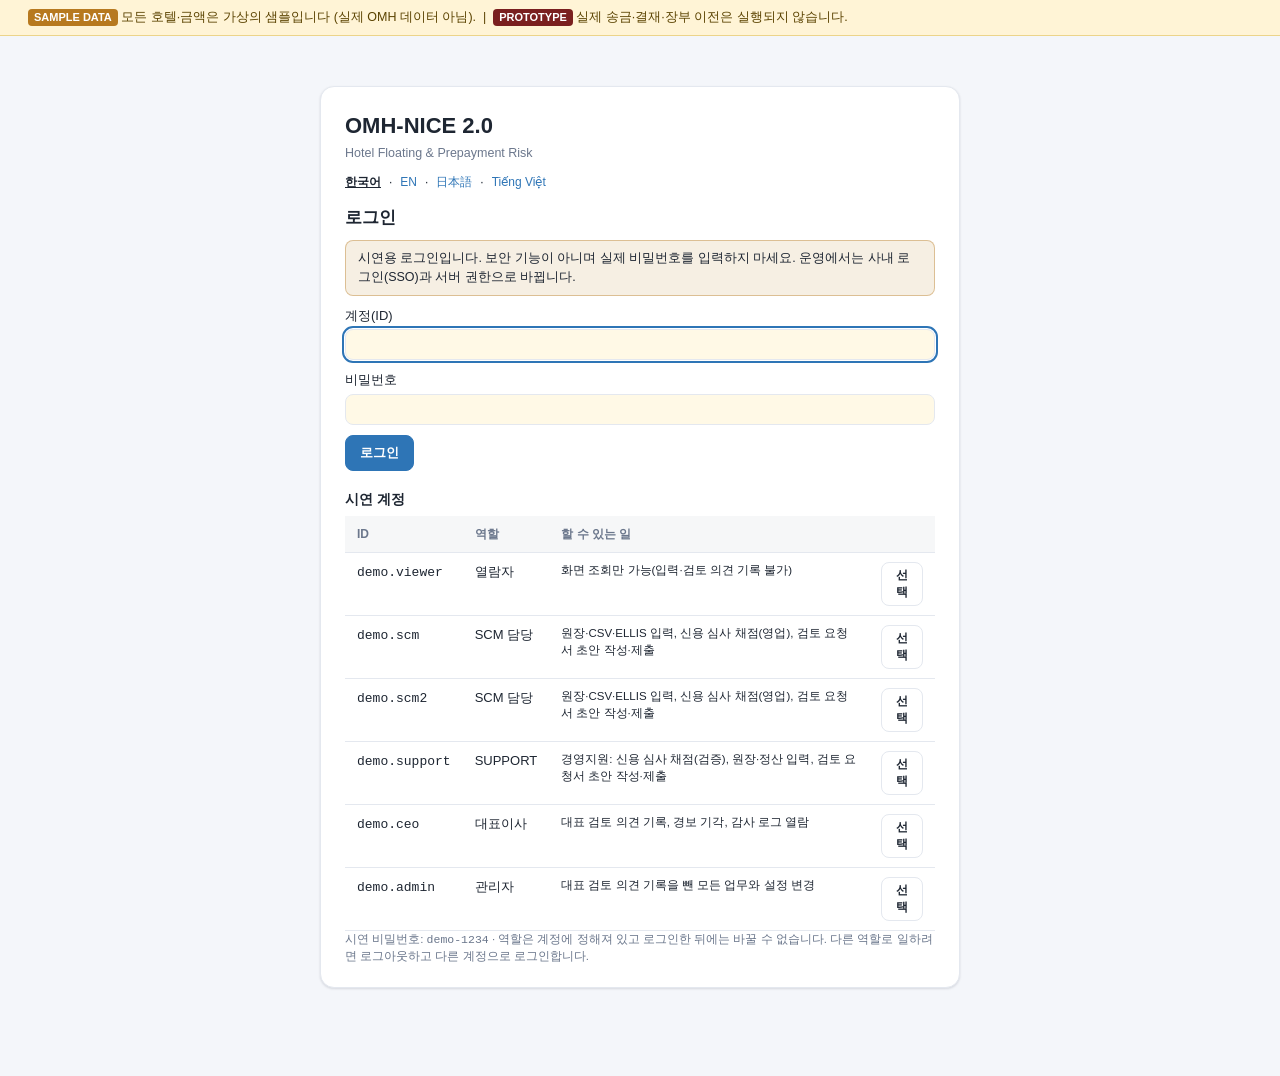
==== index.html @ 4ddee195 "Add regular management: six-step settlement, monthly close, reminders, two-month balance letter rule" ====
<!DOCTYPE html>
<html lang="ko">
<head>
<meta charset="UTF-8">
<meta name="viewport" content="width=device-width, initial-scale=1">
<meta http-equiv="Content-Security-Policy" content="default-src 'self'; script-src 'self'; style-src 'self' 'unsafe-inline'; img-src 'self' data:; connect-src 'none'; form-action 'none'; base-uri 'none'">
<title>OMH-NICE 2.0 · Hotel Floating Risk</title>
<link rel="stylesheet" href="css/app.css?v=20261117d">
</head>
<body>
<div class="app">
  <aside class="sidebar no-print">
    <div class="brand">
      <h1>OMH-NICE 2.0</h1>
      <p>Hotel Floating &amp; Prepayment Risk</p>
      <div class="langtog" role="group" aria-label="Language"><button type="button" id="lang-ko">한국어</button><span>·</span><button type="button" id="lang-en">EN</button><span>·</span><button type="button" id="lang-ja" lang="ja">日本語</button><span>·</span><button type="button" id="lang-vi" lang="vi">Tiếng Việt</button></div>
    </div>
    <nav class="nav" id="nav" aria-label="Main"></nav>
    <div class="partner-link"><a href="legacy/index.html" id="partner-a">◂ 파트너 평가 (기존 OMH-NICE, A–E)</a></div>
    <div class="foot"><span id="foot"></span></div>
  </aside>
  <main class="main">
    <div id="banner" class="banner no-print" role="status"></div>
    <div class="topbar no-print">
      <div><h2 id="page-title"></h2><div class="sub" id="page-sub"></div></div>
      <div class="topright"><span class="asof" id="asof"></span>
        <span class="userbox"><span id="user-name"></span> <span class="chip" id="user-role"></span> <code id="user-id" class="small"></code> <button type="button" class="btn sm" id="logout-btn"></button></span></div>
    </div>
    <div class="content" id="content"></div>
  </main>
</div>
<div id="toast" class="toast" role="status" aria-live="polite"></div>
<script src="js/core/dates.js?v=20261117d"></script>
<script src="js/core/money.js?v=20261117d"></script>
<script src="js/core/config.js?v=20261117d"></script>
<script src="js/core/rbac.js?v=20261117d"></script>
<script src="js/core/auth.js?v=20261117d"></script>
<script src="js/engine/weighted.js?v=20261117d"></script>
<script src="js/engine/rating.js?v=20261117d"></script>
<script src="js/engine/ledger.js?v=20261117d"></script>
<script src="js/engine/forecast.js?v=20261117d"></script>
<script src="js/engine/limit.js?v=20261117d"></script>
<script src="js/engine/alerts.js?v=20261117d"></script>
<script src="js/engine/csv.js?v=20261117d"></script>
<script src="js/engine/tracker.js?v=20261117d"></script>
<script src="js/engine/outlook.js?v=20261117d"></script>
<script src="js/engine/review.js?v=20261117d"></script>
<script src="js/engine/signals.js?v=20261117d"></script>
<script src="js/engine/routine.js?v=20261117d"></script>
<script src="js/adapters/adapters.js?v=20261117d"></script>
<script src="js/adapters/ellis.js?v=20261117d"></script>
<script src="js/engine/model.js?v=20261117d"></script>
<script src="js/data/seed.js?v=20261117d"></script>
<script src="js/data/ellis_sample.js?v=20261117d"></script>
<script src="js/data/tracker_sample.js?v=20261117d"></script>
<script src="js/store.js?v=20261117d"></script>
<script src="js/i18n/ja.js?v=20261117d"></script>
<script src="js/i18n/vi.js?v=20261117d"></script>
<script src="js/ui/common.js?v=20261117d"></script>
<script src="js/ui/views_a.js?v=20261117d"></script>
<script src="js/ui/views_b.js?v=20261117d"></script>
<script src="js/ui/views_c.js?v=20261117d"></script>
<script src="js/ui/views_d.js?v=20261117d"></script>
<script src="js/ui/views_auth.js?v=20261117d"></script>
<script src="js/app.js?v=20261117d"></script>
</body>
</html>
---- css/app.css ----
/* OMH-NICE 2.0 — visual identity inherited from OMH-NICE (navy sidebar, #f4f6fa canvas, rounded white cards). */
:root{
  --primary:#1F4E78; --primary-2:#2E75B6; --bg:#f4f6fa; --card:#ffffff; --line:#e4e8ef; --text:#1e2632; --muted:#6b778c; --input:#fff9e6;
  --gA:#1e9e57; --gB:#3aa6a0; --gC:#e0a400; --gD:#d63b3b; --gNR:#6b778c;
  --bad:#c0392b; --ok:#1e9e57; --warn:#b7791f; --shadow:0 1px 3px rgba(20,30,50,.08),0 1px 2px rgba(20,30,50,.06); --radius:12px;
}
@media (prefers-color-scheme: dark){ :root{ --bg:#10161f; --card:#18212d; --line:#2a3646; --text:#e6ebf2; --muted:#9aa8bb; --input:#2a2616; } }
*{box-sizing:border-box}
html,body{margin:0;padding:0}
body{font-family:"Malgun Gothic","맑은 고딕","Yu Gothic UI","Meiryo","Segoe UI",-apple-system,Roboto,sans-serif;background:var(--bg);color:var(--text);font-size:14px;line-height:1.5}
/* per-language fonts: Vietnamese needs a Latin font with full diacritic support; Japanese prefers a Japanese UI font */
html[lang="vi"] body,html[lang="vi"] select,html[lang="vi"] input,html[lang="vi"] textarea,html[lang="vi"] button{font-family:"Segoe UI","Helvetica Neue",Arial,"Noto Sans",sans-serif}
html[lang="ja"] body,html[lang="ja"] select,html[lang="ja"] input,html[lang="ja"] textarea,html[lang="ja"] button{font-family:"Yu Gothic UI","Meiryo UI","Hiragino Sans","Noto Sans JP",sans-serif}
a{color:var(--primary-2);text-decoration:none} a:hover{text-decoration:underline}
button{font-family:inherit;cursor:pointer}
button:disabled,input:disabled,select:disabled,textarea:disabled{opacity:.55;cursor:not-allowed}
.app{display:flex;min-height:100vh}
.sidebar{width:236px;background:var(--primary);color:#dbe6f2;flex-shrink:0;display:flex;flex-direction:column;position:sticky;top:0;height:100vh}
.brand{padding:20px 18px 14px;border-bottom:1px solid rgba(255,255,255,.12)}
.brand h1{font-size:17px;margin:0;color:#fff} .brand p{font-size:11px;margin:4px 0 0;color:#9fb8d4}
.langtog{margin-top:9px;font-size:12px;display:flex;gap:8px;align-items:center}
.langtog button{background:none;border:0;padding:0;color:#9fb8d4;font:inherit} .langtog button.on{color:#fff;font-weight:700;text-decoration:underline}
.langtog{flex-wrap:wrap}
.nav{padding:12px 8px;flex:1;overflow-y:auto}
.nav a{display:flex;align-items:center;gap:10px;padding:10px 14px;border-radius:9px;color:#c3d4e8;font-weight:500;margin:2px 0;font-size:13.5px;text-decoration:none}
.nav a:hover{background:rgba(255,255,255,.08);color:#fff} .nav a.active{background:var(--primary-2);color:#fff} .nav .ico{width:18px;text-align:center}
.partner-link{padding:10px 16px;font-size:11.5px;border-top:1px solid rgba(255,255,255,.12)} .partner-link a{color:#9fd0ff}
.sidebar .foot{padding:12px 16px;font-size:10.5px;color:#7f9cbd;border-top:1px solid rgba(255,255,255,.12)}
.main{flex:1;min-width:0;display:flex;flex-direction:column}
.banner{background:#fff4d6;color:#5b4300;border-bottom:1px solid #ecd48a;padding:8px 28px;font-size:12.5px}
@media (prefers-color-scheme: dark){ .banner{background:#3a3112;color:#f3dd9a;border-color:#6a5a1f} }
.b-sample,.b-proto{display:inline-block;background:#b7791f;color:#fff;border-radius:4px;padding:0 6px;font-weight:700;font-size:11px}
.b-proto{background:#7a1f1f}
.topbar{background:var(--card);border-bottom:1px solid var(--line);padding:14px 28px;display:flex;align-items:center;justify-content:space-between;position:sticky;top:0;z-index:5;gap:12px;flex-wrap:wrap}
.topbar h2{margin:0;font-size:18px} .topbar .sub{color:var(--muted);font-size:12.5px;margin-top:2px}
.topright{display:flex;align-items:center;gap:14px} .asof{font-weight:700;color:var(--primary)}
.rolesel select{margin-left:4px}
.content{padding:22px 32px 60px;max-width:1760px;width:100%}
select,input,textarea{border:1px solid var(--line);border-radius:8px;padding:7px 9px;font-size:13px;font-family:inherit;background:var(--input);color:var(--text)}
textarea{width:100%;resize:vertical} input[type=search]{background:var(--card)}
select{background:var(--card)}
input:focus,select:focus,textarea:focus,button:focus-visible,a:focus-visible{outline:2px solid var(--primary-2);outline-offset:1px}
.btn{border:1px solid var(--line);background:var(--card);color:var(--text);padding:8px 14px;border-radius:8px;font-size:13px;font-weight:600;display:inline-block;text-decoration:none}
.btn:hover{filter:brightness(.97);text-decoration:none} .btn.primary{background:var(--primary-2);border-color:var(--primary-2);color:#fff}
.btn.sm{padding:4px 10px;font-size:12px} .btn.danger{color:var(--bad);border-color:#f2c9c9}
.toolbar{display:flex;gap:10px;align-items:center;flex-wrap:wrap;margin:0 0 14px} .toolbar label{display:flex;gap:6px;align-items:center;font-size:12.5px;color:var(--muted)}
.spacer{flex:1}
.panel{background:var(--card);border:1px solid var(--line);border-radius:var(--radius);box-shadow:var(--shadow);margin-bottom:18px;overflow:hidden}
.panel h3{margin:0;padding:12px 16px;font-size:14px;border-bottom:1px solid var(--line);background:rgba(127,140,160,.07)}
.panel .body{padding:16px}
.card{background:var(--card);border:1px solid var(--line);border-radius:var(--radius);padding:14px 16px;box-shadow:var(--shadow)}
.kpi-grid{display:grid;grid-template-columns:repeat(auto-fit,minmax(210px,1fr));gap:14px;margin-bottom:18px}
.kpi .k{font-size:12px;color:var(--muted)} .kpi .v{font-size:26px;font-weight:700;margin-top:4px} .kpi .v.mlist{font-size:15px;display:flex;flex-wrap:wrap;gap:4px} .kpi.wide{grid-column:span 2}
.kpi.link{display:block;color:inherit;text-decoration:none;cursor:pointer;transition:border-color .12s,box-shadow .12s}.kpi.link:hover{border-color:var(--primary-2);box-shadow:0 2px 10px rgba(31,78,120,.15);text-decoration:none}.kpi.link:focus-visible{outline:2px solid var(--primary-2);outline-offset:2px}
.kpi .go{margin-top:10px;font-size:12px;color:var(--primary-2);font-weight:600}.dash-cap{margin:0 0 12px;font-size:13px}.ccards{display:grid;grid-template-columns:repeat(auto-fit,minmax(300px,1fr));gap:14px;margin-bottom:12px}.ccard{padding:0;overflow:hidden}.ccard .ch{display:flex;justify-content:space-between;align-items:baseline;gap:8px;padding:12px 14px;border-bottom:1px solid var(--line);font-size:16px}.crow{display:grid;grid-template-columns:104px 1fr;gap:10px;padding:10px 14px;border-bottom:1px solid var(--line);color:inherit;text-decoration:none}.crow:last-child{border-bottom:0}.crow:hover{background:rgba(46,117,182,.08);text-decoration:none}.crow:focus-visible{outline:2px solid var(--primary-2);outline-offset:-2px}.crow-k{font-size:12px;color:var(--muted);padding-top:2px}.crow-v .cnum{font-size:20px}.crow-v .gbar{margin-bottom:0;height:26px}.dash-note{margin-top:4px}.rg-chk{display:flex;gap:6px;align-items:center;margin-top:6px}.rg-chk input{width:auto}.rg-grid{display:grid;grid-template-columns:repeat(auto-fit,minmax(200px,1fr));gap:10px;margin:12px 0}.rg-f{display:flex;flex-direction:column;gap:4px}.rg-f input,.rg-f select{width:100%}.dash-sec{margin:18px 0 6px;font-size:15px}.ecards{display:grid;grid-template-columns:repeat(auto-fit,minmax(300px,1fr));gap:14px;margin:8px 0 12px}.ecard{padding:0;overflow:hidden}.ecard .ch{display:flex;justify-content:space-between;align-items:baseline;gap:8px;padding:12px 14px;border-bottom:1px solid var(--line);font-size:16px}.ecard .crow:last-child{border-bottom:0}.crow-v .grp{margin-top:4px;font-size:12px}.crow-v .grp .mchip{font-size:12px}.dash-cards .v{font-size:30px}.dash-cards .v.mlist{font-size:16px}
.grid2{display:grid;grid-template-columns:repeat(auto-fit,minmax(360px,1fr));gap:18px} .grid3{display:grid;grid-template-columns:repeat(auto-fit,minmax(190px,1fr));gap:14px;margin-bottom:12px}
.k{font-size:11.5px;color:var(--muted)} .v2{font-size:20px;font-weight:700} .small{font-size:11.5px} .muted{color:var(--muted)} .bad{color:var(--bad);font-weight:700} .ok{color:var(--ok);font-weight:700}
.mchip{display:inline-block;background:rgba(46,117,182,.12);border-radius:6px;padding:1px 8px;font-variant-numeric:tabular-nums;font-weight:600}
.kv{display:flex;justify-content:space-between;gap:12px;padding:4px 0;border-bottom:1px dashed var(--line)} .kvgrid{display:grid;grid-template-columns:repeat(auto-fit,minmax(280px,1fr));column-gap:24px}
.table-wrap{width:100%;overflow-x:auto}
table{width:100%;border-collapse:collapse;font-size:13px}
th,td{text-align:left;padding:9px 12px;border-bottom:1px solid var(--line);vertical-align:top}
th{background:rgba(127,140,160,.07);color:var(--muted);font-weight:600;font-size:12px;white-space:nowrap} th.sortable{cursor:pointer;user-select:none}
td.num,th.num{text-align:right;font-variant-numeric:tabular-nums} td.ctr,th.ctr{text-align:center}
tbody tr:hover{background:rgba(46,117,182,.06)} tr.unk td{background:rgba(224,164,0,.08)}
td.empty,.empty-state{text-align:center;color:var(--muted);padding:34px 12px} .empty-state .big{font-size:34px}
.tbl-tools{display:flex;gap:10px;align-items:center;margin-bottom:8px}
.badge{display:inline-flex;align-items:center;justify-content:center;min-width:28px;padding:2px 9px;border-radius:999px;font-weight:700;font-size:12px;color:#fff}
.g-A{background:var(--gA)} .g-B{background:var(--gB)} .g-C{background:var(--gC)} .g-D{background:var(--gD)} .g-NR{background:var(--gNR)}
.biggrade{width:68px;height:68px;border-radius:16px;color:#fff;font-size:30px;font-weight:800;display:flex;align-items:center;justify-content:center}
.prof-head .body{display:flex;justify-content:space-between;align-items:center;gap:20px;flex-wrap:wrap} .ph-right{display:flex;gap:16px;align-items:center} .prof-head h2{margin:0}
.sev{display:inline-block;border-radius:6px;padding:1px 8px;font-size:11.5px;font-weight:700;color:#fff} .sev-CRITICAL{background:#8e1b1b} .sev-HIGH{background:#d9602b} .sev-MEDIUM{background:#b7791f}
.chip{display:inline-block;background:rgba(127,140,160,.18);border-radius:6px;padding:1px 8px;font-size:11.5px;font-weight:600} .chip.ok{background:rgba(30,158,87,.16);color:var(--ok)} .chip.warn{background:rgba(183,121,31,.18);color:var(--warn)} .chip.bad{background:rgba(214,59,59,.16);color:var(--bad)}
.sample-tag{display:inline-block;background:#b7791f;color:#fff;border-radius:4px;padding:0 5px;font-size:9.5px;font-weight:700;vertical-align:middle}
.note{border-radius:8px;padding:8px 12px;margin:10px 0;font-size:12.5px;border:1px solid var(--line)} .note.warn{background:rgba(183,121,31,.12);border-color:rgba(183,121,31,.4)} .note.bad{background:rgba(214,59,59,.1);border-color:rgba(214,59,59,.4)}
.gbar{display:flex;height:34px;border-radius:8px;overflow:hidden;margin-bottom:8px} .gseg{display:flex;align-items:center;justify-content:center;color:#fff;font-weight:700;font-size:12px}
.mbars{display:flex;gap:12px;margin:10px 0;flex-wrap:wrap} .mbar{border:1px solid var(--line);border-radius:8px;padding:6px 12px;min-width:150px} .mb-m{font-size:11px;color:var(--muted)} .mb-v{font-weight:700}
.eq{display:flex;gap:10px;align-items:center;flex-wrap:wrap;font-variant-numeric:tabular-nums} .eq span{display:flex;flex-direction:column;border:1px solid var(--line);border-radius:8px;padding:6px 12px} .eq span small{color:var(--muted);font-size:10.5px} .eq .res{background:rgba(46,117,182,.12);font-weight:700}
.flagrow,.alertrow,.logrow{padding:5px 0;border-bottom:1px dashed var(--line)}
.form-inline{display:flex;gap:10px;flex-wrap:wrap;align-items:center}
.ceo .body p{margin:6px 0}
.report{background:#fff;color:#1e2632;border:1px solid var(--line);border-radius:10px;padding:30px 34px;max-width:880px;margin:0 auto 20px;box-shadow:var(--shadow);position:relative}
.report h2{margin:0 0 4px;font-size:20px} .report .rmeta{color:#6b778c;font-size:12px;margin-bottom:14px} .report th{width:200px;background:#f4f7fb;color:#1e2632} .report td,.report th{border:1px solid #e4e8ef}
.mockstamp{position:absolute;top:18px;right:22px;border:2px solid #b7791f;color:#b7791f;font-weight:800;padding:2px 10px;border-radius:6px;transform:rotate(4deg);font-size:12px}
.report .sign{margin-top:16px;font-size:13px}
.toast{position:fixed;right:20px;bottom:20px;background:#1e2632;color:#fff;padding:10px 16px;border-radius:8px;opacity:0;pointer-events:none;transition:opacity .2s;max-width:480px;z-index:50} .toast.show{opacity:1} .toast.bad{background:#8e1b1b}
@media (max-width:1100px){
  .app{flex-direction:column} .sidebar{width:100%;height:auto;position:static}
  .nav{display:flex;flex-wrap:wrap;gap:4px;padding:8px} .nav a{margin:0;padding:8px 12px} .sidebar .foot,.partner-link{display:none}
  .toolbar label{flex-wrap:wrap;white-space:nowrap} .toolbar select,.toolbar input{max-width:100%;min-width:0}
  .content{padding:16px} .kpi.wide{grid-column:span 1} .topbar{padding:12px 16px} .banner{padding:8px 16px}
}
@media print{
  .sidebar,.topbar,.banner,.no-print,.toast{display:none !important}
  .content{padding:0} body{background:#fff} .report{border:none;box-shadow:none;max-width:100%}
}

/* login / landing */
.auth-mode .sidebar,.auth-mode .topbar{display:none}
.auth-mode .app{display:block}
.login-wrap{display:flex;justify-content:center;padding:28px 16px}
.login-card{width:100%;max-width:640px;background:var(--card);border:1px solid var(--line);border-radius:14px;padding:22px 24px;box-shadow:var(--shadow)}
.login-brand h1{margin:0;font-size:22px;color:var(--text)} .login-brand p{margin:2px 0 10px;color:var(--muted);font-size:12.5px}
.login-lang{margin:0 0 6px} .login-lang button{color:var(--primary-2);cursor:pointer} .login-lang button.on{color:var(--text);font-weight:700;text-decoration:underline}
.login-card h2{font-size:17px;margin:14px 0 4px} .login-card h3{font-size:14px;margin:18px 0 6px}
.login-field{display:flex;flex-direction:column;gap:4px;margin:10px 0;font-size:13px} .login-field input{width:100%;box-sizing:border-box}
.userbox{display:flex;align-items:center;gap:8px;flex-wrap:wrap}
.permtbl td.yes{color:var(--ok);font-weight:700;text-align:center} .permtbl td.no{color:var(--muted);text-align:center} .permtbl th.me,.permtbl td.me{background:rgba(46,117,182,.1)}
.rv-card{border:1px solid var(--line);border-radius:8px;padding:10px 12px} .rv-card .v2{font-size:18px;margin:2px 0}
.rv-table td,.rv-table th{vertical-align:top} .rv-table tr.area td{background:rgba(127,140,160,.12)} .rv-table select{min-width:84px}
.flagpicks{display:grid;grid-template-columns:repeat(auto-fit,minmax(280px,1fr));gap:6px 14px;margin:8px 0} .flagpick{font-size:12.5px;display:flex;gap:6px;align-items:flex-start}
.rt-table td,.rt-table th{vertical-align:top} .rt-in{white-space:normal} .rt-in input,.rt-in select{margin:2px 4px 2px 0}
.rt-table .chip{white-space:nowrap}
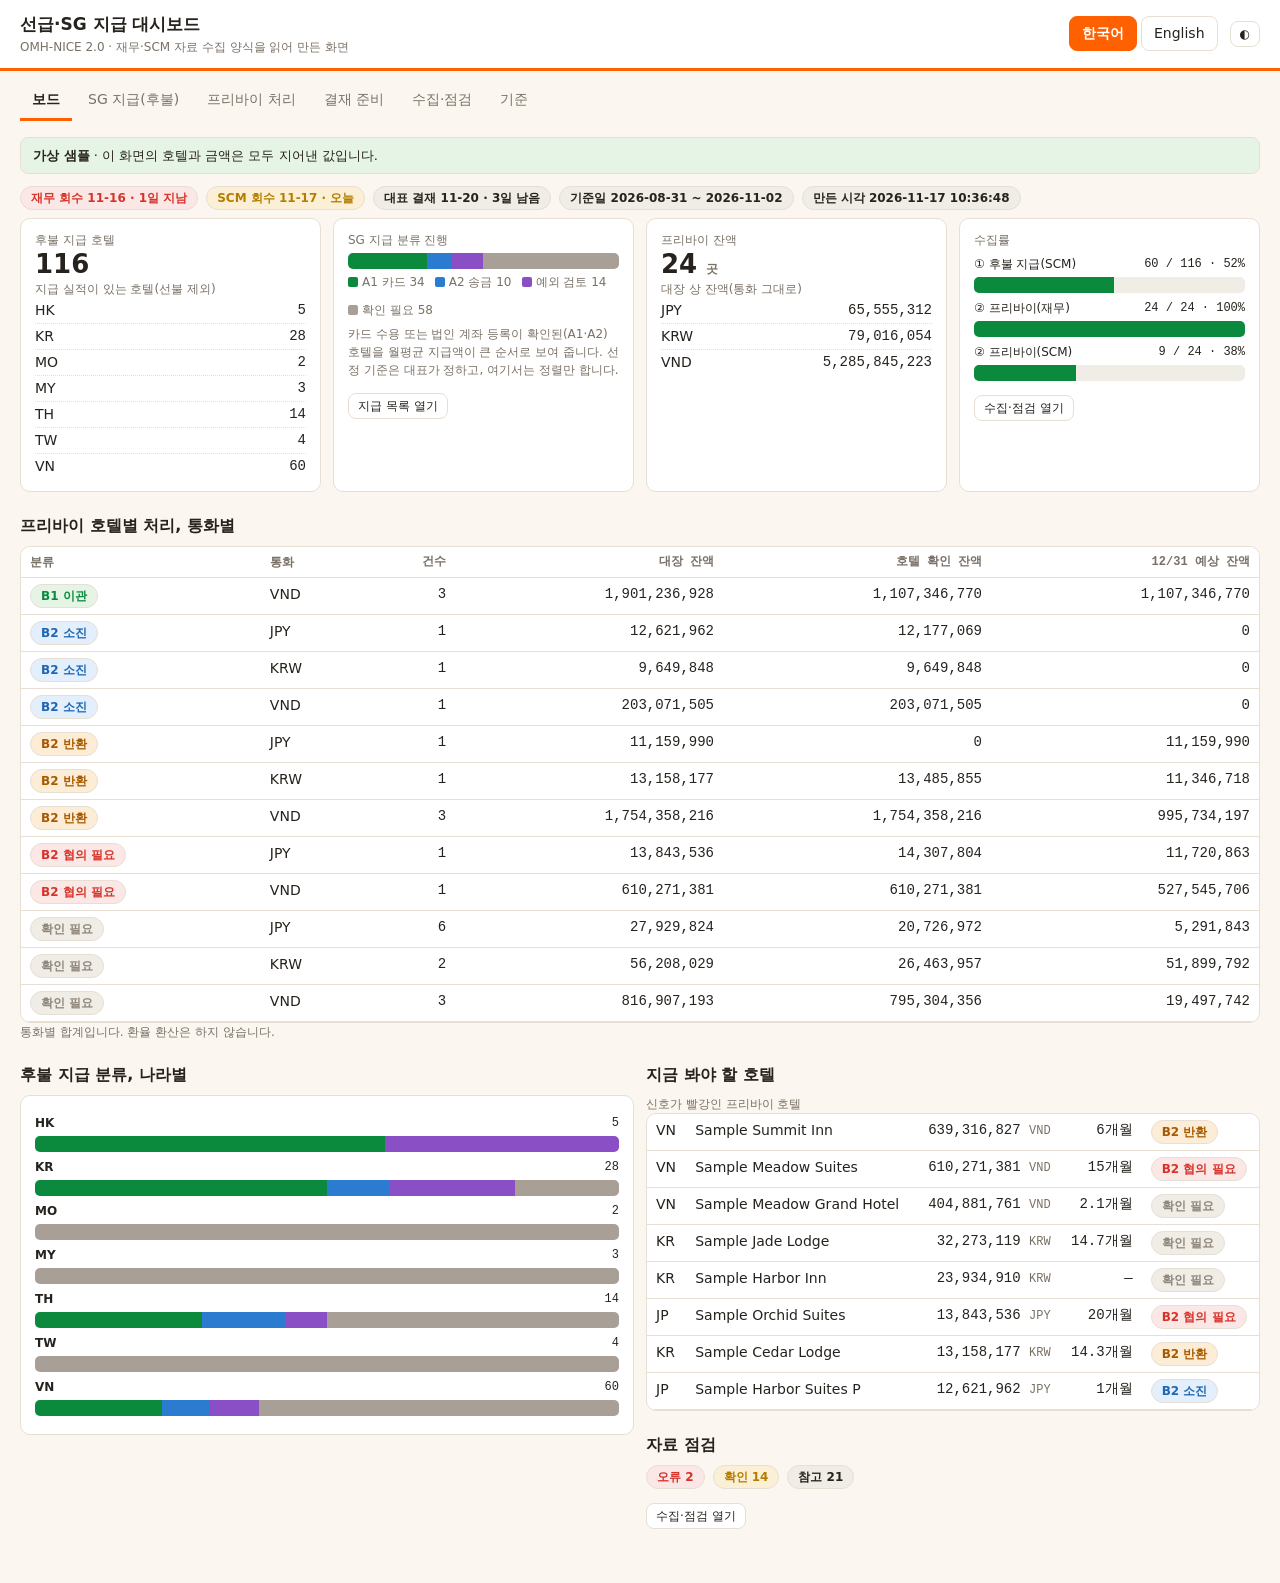
==== commit cd73c3e5: "Rebuild as a dashboard generated from the finance and SCM Excel form - New approach: an Excel form (" ====
--- a/index.html
+++ b/index.html
@@ -1,67 +1,652 @@
-<!DOCTYPE html>
+<!doctype html>
 <html lang="ko">
 <head>
-<meta charset="UTF-8">
-<meta name="viewport" content="width=device-width, initial-scale=1">
-<meta http-equiv="Content-Security-Policy" content="default-src 'self'; script-src 'self'; style-src 'self' 'unsafe-inline'; img-src 'self' data:; connect-src 'none'; form-action 'none'; base-uri 'none'">
-<title>OMH-NICE 2.0 · Hotel Floating Risk</title>
-<link rel="stylesheet" href="css/app.css?v=20261117d">
+<meta charset="utf-8">
+<meta name="viewport" content="width=device-width,initial-scale=1">
+<meta http-equiv="Content-Security-Policy" content="default-src 'none'; style-src 'unsafe-inline'; script-src 'unsafe-inline'; img-src data:">
+<title>OMH-NICE 2.0 선급·SG 지급 대시보드</title>
+<style>:root{--bg:#fbf7f0;--surface:#fff;--ink:#26221d;--muted:#7a7166;--line:#e7dfd3;--accent:#FF6000;--green:#009538;
+  --ok:#0b8a3e;--warn:#b57d00;--bad:#d6342a;--na:#8f877c;--ok-bg:#e5f4e4;--warn-bg:#fbf0d6;--bad-bg:#fbe7e5;--na-bg:#f0ece6;
+  --a1:#0b8a3e;--a2:#2b7bd1;--exc:#8a4fc4;--tbd:#a8a097;--b1:#0b8a3e;--b2u:#2b7bd1;--b2r:#d97a00;--b2t:#d6342a;
+  --font:-apple-system,"Apple SD Gothic Neo","Malgun Gothic","Noto Sans KR",system-ui,sans-serif;--mono:ui-monospace,Menlo,Consolas,monospace;color-scheme:light}
+@media (prefers-color-scheme:dark){:root:not([data-theme="light"]){--bg:#1b1916;--surface:#24211d;--ink:#f1ebe2;--muted:#a99f92;--line:#3a352e;--ok:#3fbf6c;--warn:#f0b72f;--bad:#ff6b5f;--na:#7d766c;--ok-bg:#1f3325;--warn-bg:#3a3020;--bad-bg:#3d2422;--na-bg:#2e2a25;color-scheme:dark}}
+:root[data-theme="dark"]{--bg:#1b1916;--surface:#24211d;--ink:#f1ebe2;--muted:#a99f92;--line:#3a352e;--ok:#3fbf6c;--warn:#f0b72f;--bad:#ff6b5f;--na:#7d766c;--ok-bg:#1f3325;--warn-bg:#3a3020;--bad-bg:#3d2422;--na-bg:#2e2a25;color-scheme:dark}
+*{box-sizing:border-box}html,body{margin:0}body{background:var(--bg);color:var(--ink);font-family:var(--font);font-size:14px;line-height:1.5}
+.num{font-family:var(--mono);font-variant-numeric:tabular-nums;text-align:right;white-space:nowrap}
+header{display:flex;align-items:center;gap:12px;padding:12px 20px;border-bottom:3px solid var(--accent);background:var(--surface);position:sticky;top:0;z-index:5;flex-wrap:wrap}
+header h1{font-size:17px;margin:0;font-weight:700}header .sub{color:var(--muted);font-size:12px}.spacer{flex:1}
+button,select,input{font:inherit;color:var(--ink)}button{cursor:pointer;border:1px solid var(--line);background:var(--surface);border-radius:8px;padding:6px 12px}button:hover{border-color:var(--accent)}
+button:focus-visible,input:focus-visible,select:focus-visible,a:focus-visible{outline:2px solid var(--accent);outline-offset:2px}
+button.primary{background:var(--accent);border-color:var(--accent);color:#fff;font-weight:700}button.sm{padding:3px 9px;font-size:12px}
+.seg{display:flex;gap:4px}.seg button[aria-pressed="true"]{background:var(--accent);color:#fff;border-color:var(--accent);font-weight:700}
+nav.tabs{display:flex;gap:4px;padding:10px 20px 0;flex-wrap:wrap;background:var(--bg);position:sticky;top:57px;z-index:4}
+nav.tabs button{border:0;border-bottom:3px solid transparent;border-radius:0;background:transparent;padding:8px 12px;color:var(--muted);font-weight:500}
+nav.tabs button[aria-selected="true"]{color:var(--ink);border-bottom-color:var(--accent);font-weight:700}
+main{padding:16px 20px 40px;max-width:1500px;margin:0 auto}
+h2{font-size:16px;margin:22px 0 8px}h3{font-size:14px;margin:0 0 8px}.muted{color:var(--muted)}.small{font-size:12px}
+.banner{border-radius:8px;padding:8px 12px;margin-bottom:12px;font-size:13px;border:1px solid var(--line)}.banner.syn{background:var(--ok-bg)}.banner.int{background:var(--warn-bg);border-color:var(--warn)}
+.chips{display:flex;gap:8px;flex-wrap:wrap;margin:8px 0}.chip{display:inline-block;border-radius:999px;padding:2px 10px;font-size:12px;font-weight:600;background:var(--na-bg);color:var(--ink);border:1px solid var(--line);white-space:nowrap}
+.chip.ok{background:var(--ok-bg);color:var(--ok)}.chip.warn{background:var(--warn-bg);color:var(--warn)}.chip.bad{background:var(--bad-bg);color:var(--bad)}.chip.na{background:var(--na-bg);color:var(--na)}
+.chip.A1,.chip.B1{background:var(--ok-bg);color:var(--ok)}.chip.A2,.chip.B2_USE{background:#e3effc;color:#1f66b3}.chip.EXC{background:#efe5f9;color:#7a3db3}.chip.TBD{background:var(--na-bg);color:var(--na)}.chip.B2_REFUND{background:#fdecd6;color:#a85a00}.chip.B2_TALK{background:var(--bad-bg);color:var(--bad)}.chip.PRE{background:var(--na-bg)}
+button.chip{cursor:pointer}button.chip[aria-pressed="true"]{outline:2px solid var(--accent)}
+.grid{display:grid;gap:12px}.g4{grid-template-columns:repeat(auto-fit,minmax(240px,1fr))}.g2{grid-template-columns:repeat(auto-fit,minmax(420px,1fr))}
+.card{background:var(--surface);border:1px solid var(--line);border-radius:10px;padding:12px 14px}.card .k{color:var(--muted);font-size:12px}.card .v{font-size:26px;font-weight:700;line-height:1.2}
+.kv{display:flex;justify-content:space-between;gap:10px;padding:2px 0;border-bottom:1px dotted var(--line)}.kv:last-child{border-bottom:0}
+.bar{display:flex;height:16px;border-radius:5px;overflow:hidden;background:var(--na-bg);margin:4px 0}.bar i{display:block;height:100%}.bar .A1{background:var(--a1)}.bar .A2{background:var(--a2)}.bar .EXC{background:var(--exc)}.bar .TBD{background:var(--tbd)}.bar .ok{background:var(--ok)}.bar .warn{background:var(--warn)}.bar .bad{background:var(--bad)}.bar .na{background:var(--na)}
+.legend{display:flex;gap:10px;flex-wrap:wrap;font-size:12px;color:var(--muted)}.legend b{display:inline-block;width:10px;height:10px;border-radius:2px;margin-right:4px;vertical-align:-1px}
+.tools{display:flex;gap:10px;flex-wrap:wrap;align-items:end;margin:8px 0}.tools label{display:flex;flex-direction:column;gap:2px;font-size:12px;color:var(--muted)}.tools select,.tools input{padding:5px 8px;border:1px solid var(--line);border-radius:6px;background:var(--surface);min-width:110px}
+.tw{overflow:auto;border:1px solid var(--line);border-radius:10px;background:var(--surface);max-height:70vh}table{border-collapse:collapse;width:100%}th,td{padding:6px 9px;border-bottom:1px solid var(--line);text-align:left;vertical-align:top}
+th{position:sticky;top:0;background:var(--surface);font-size:12px;color:var(--muted);white-space:nowrap;cursor:pointer;user-select:none;z-index:1}th.num{text-align:right}th[data-dir="asc"]::after{content:" ▲"}th[data-dir="desc"]::after{content:" ▼"}
+tr.click{cursor:pointer}tr.click:hover td{background:var(--na-bg)}tr.sel td{background:var(--warn-bg)}td.note{max-width:340px;font-size:12px;color:var(--muted)}
+.dot{display:inline-block;width:10px;height:10px;border-radius:50%;margin-right:5px;vertical-align:-1px}.dot.ok{background:var(--ok)}.dot.warn{background:var(--warn)}.dot.bad{background:var(--bad)}.dot.na{background:var(--na)}
+.pager{display:flex;gap:8px;align-items:center;justify-content:flex-end;margin:8px 0}
+.detail{background:var(--surface);border:1px solid var(--accent);border-radius:10px;padding:12px 14px;margin:10px 0}.detail .row{display:flex;gap:16px;flex-wrap:wrap}.detail .col{flex:1;min-width:260px}
+.prog{margin:6px 0}.prog .l{display:flex;justify-content:space-between;font-size:12px}.ready{display:flex;gap:8px;align-items:center;padding:4px 0}.tick{font-weight:700}.tick.ok{color:var(--ok)}.tick.no{color:var(--bad)}
+pre.text{white-space:pre-wrap;background:var(--surface);border:1px solid var(--line);border-radius:8px;padding:10px 12px;font-family:var(--font);font-size:13px;max-height:380px;overflow:auto}
+ul.rules{margin:4px 0 0;padding-left:20px}ul.rules li{margin:3px 0}code{font-family:var(--mono);font-size:12px;background:var(--na-bg);padding:1px 5px;border-radius:4px}
+@media (max-width:700px){main{padding:12px}.g2{grid-template-columns:1fr}header{padding:10px 12px}nav.tabs{padding:8px 12px 0;top:96px}}
+@media print{header,nav.tabs,.tools,.pager,button{display:none!important}.tw{max-height:none;overflow:visible}}
+</style>
 </head>
 <body>
-<div class="app">
-  <aside class="sidebar no-print">
-    <div class="brand">
-      <h1>OMH-NICE 2.0</h1>
-      <p>Hotel Floating &amp; Prepayment Risk</p>
-      <div class="langtog" role="group" aria-label="Language"><button type="button" id="lang-ko">한국어</button><span>·</span><button type="button" id="lang-en">EN</button><span>·</span><button type="button" id="lang-ja" lang="ja">日本語</button><span>·</span><button type="button" id="lang-vi" lang="vi">Tiếng Việt</button></div>
-    </div>
-    <nav class="nav" id="nav" aria-label="Main"></nav>
-    <div class="partner-link"><a href="legacy/index.html" id="partner-a">◂ 파트너 평가 (기존 OMH-NICE, A–E)</a></div>
-    <div class="foot"><span id="foot"></span></div>
-  </aside>
-  <main class="main">
-    <div id="banner" class="banner no-print" role="status"></div>
-    <div class="topbar no-print">
-      <div><h2 id="page-title"></h2><div class="sub" id="page-sub"></div></div>
-      <div class="topright"><span class="asof" id="asof"></span>
-        <span class="userbox"><span id="user-name"></span> <span class="chip" id="user-role"></span> <code id="user-id" class="small"></code> <button type="button" class="btn sm" id="logout-btn"></button></span></div>
-    </div>
-    <div class="content" id="content"></div>
-  </main>
-</div>
-<div id="toast" class="toast" role="status" aria-live="polite"></div>
-<script src="js/core/dates.js?v=20261117d"></script>
-<script src="js/core/money.js?v=20261117d"></script>
-<script src="js/core/config.js?v=20261117d"></script>
-<script src="js/core/rbac.js?v=20261117d"></script>
-<script src="js/core/auth.js?v=20261117d"></script>
-<script src="js/engine/weighted.js?v=20261117d"></script>
-<script src="js/engine/rating.js?v=20261117d"></script>
-<script src="js/engine/ledger.js?v=20261117d"></script>
-<script src="js/engine/forecast.js?v=20261117d"></script>
-<script src="js/engine/limit.js?v=20261117d"></script>
-<script src="js/engine/alerts.js?v=20261117d"></script>
-<script src="js/engine/csv.js?v=20261117d"></script>
-<script src="js/engine/tracker.js?v=20261117d"></script>
-<script src="js/engine/outlook.js?v=20261117d"></script>
-<script src="js/engine/review.js?v=20261117d"></script>
-<script src="js/engine/signals.js?v=20261117d"></script>
-<script src="js/engine/routine.js?v=20261117d"></script>
-<script src="js/adapters/adapters.js?v=20261117d"></script>
-<script src="js/adapters/ellis.js?v=20261117d"></script>
-<script src="js/engine/model.js?v=20261117d"></script>
-<script src="js/data/seed.js?v=20261117d"></script>
-<script src="js/data/ellis_sample.js?v=20261117d"></script>
-<script src="js/data/tracker_sample.js?v=20261117d"></script>
-<script src="js/store.js?v=20261117d"></script>
-<script src="js/i18n/ja.js?v=20261117d"></script>
-<script src="js/i18n/vi.js?v=20261117d"></script>
-<script src="js/ui/common.js?v=20261117d"></script>
-<script src="js/ui/views_a.js?v=20261117d"></script>
-<script src="js/ui/views_b.js?v=20261117d"></script>
-<script src="js/ui/views_c.js?v=20261117d"></script>
-<script src="js/ui/views_d.js?v=20261117d"></script>
-<script src="js/ui/views_auth.js?v=20261117d"></script>
-<script src="js/app.js?v=20261117d"></script>
+<header>
+  <div><h1 id="h-title"></h1><div class="sub" id="h-sub"></div></div>
+  <div class="spacer"></div>
+  <div class="seg" id="lang" role="group" aria-label="language"><button data-lang="ko" aria-pressed="true">한국어</button><button data-lang="en" aria-pressed="false">English</button></div>
+  <button id="theme" class="sm" aria-label="theme">◐</button>
+</header>
+<nav class="tabs" id="tabs" role="tablist"></nav>
+<main id="view"></main>
+<script id="data" type="application/json">{"meta":{"schema":1,"synthetic":true,"builtAt":"2026-11-17T10:36:48","today":"2026-11-17","sources":[{"name":"SG지급_자료수집_샘플.xlsx","payRows":117,"preRows":24}],"asOfMin":"2026-08-31","asOfMax":"2026-11-02","config":{"yearEnd":"2026-12-31","deadlines":{"finance":"2026-11-16","scm":"2026-11-17","approval":"2026-11-20"}},"parseIssues":[]},"payments":[{"sourceRow":5,"country":"VN","code":"S10103","hotel":"Sample Amber Inn","kind":"후불","entity":"VN 법인 (Citi VN VCC)","method":"VCC","ccy":"VND","avg":575424699,"card":null,"account":null,"sheetClass":null,"note":"[참고] 현재 VCC 결제 중 · 가상 지급 실적 328건","owner":null,"filledAt":null,"file":"SG지급_자료수집_샘플.xlsx"},{"sourceRow":6,"country":"VN","code":"S10116","hotel":"Sample Bamboo Villa","kind":"후불","entity":"VN 법인 (Citi VN VCC)","method":"VCC","ccy":"VND","avg":491803561,"card":"X","account":"법인 계좌 등록","sheetClass":null,"note":"[참고] 현재 VCC 결제 중 · 가상 지급 실적 37건","owner":"SCM-VN-B","filledAt":"2026-11-16","file":"SG지급_자료수집_샘플.xlsx"},{"sourceRow":7,"country":"VN","code":"S10147","hotel":"Sample Pearl Resort","kind":"후불","entity":"VN 법인 (Citi VN VCC)","method":"VCC","ccy":"USD","avg":347903897,"card":"X","account":"미확인","sheetClass":null,"note":"[참고] 현재 VCC 결제 중 · 가상 지급 실적 335건","owner":"SCM-VN-B","filledAt":"2026-11-16","file":"SG지급_자료수집_샘플.xlsx"},{"sourceRow":8,"country":"VN","code":"S10174","hotel":"Sample Amber Resort","kind":"후불","entity":"VN 법인 (Citi VN VCC)","method":"VCC","ccy":"VND","avg":235095257,"card":"O","account":null,"sheetClass":null,"note":"[참고] 현재 VCC 결제 중 · 가상 지급 실적 123건","owner":"SCM-VN-B","filledAt":"2026-11-16","file":"SG지급_자료수집_샘플.xlsx"},{"sourceRow":9,"country":"VN","code":"S10214","hotel":"Sample Aurora Inn","kind":"후불","entity":"VN 법인 (Citi VN VCC)","method":"VCC","ccy":"VND","avg":134966617,"card":null,"account":null,"sheetClass":null,"note":"[참고] 현재 VCC 결제 중 · 가상 지급 실적 121건","owner":null,"filledAt":null,"file":"SG지급_자료수집_샘플.xlsx"},{"sourceRow":10,"country":"VN","code":"S10248","hotel":"Sample Granite Villa","kind":"선불","entity":"VN 법인 (Citi VN VCC)","method":"VCC","ccy":"VND","avg":274620915,"card":null,"account":null,"sheetClass":null,"note":"[참고] 현재 VCC 결제 중 · 가상 지급 실적 79건","owner":null,"filledAt":null,"file":"SG지급_자료수집_샘플.xlsx"},{"sourceRow":11,"country":"VN","code":"S10273","hotel":"Sample Jade Resort","kind":"후불","entity":"VN 법인 (Citi VN VCC)","method":"VCC","ccy":"VND","avg":621432692,"card":"O","account":null,"sheetClass":null,"note":"[참고] 현재 VCC 결제 중 · 가상 지급 실적 129건","owner":"SCM-VN-B","filledAt":"2026-11-16","file":"SG지급_자료수집_샘플.xlsx"},{"sourceRow":12,"country":"VN","code":"S10310","hotel":"Sample Willow Lodge","kind":"후불","entity":"VN 법인 (Citi VN VCC)","method":"VCC","ccy":"VND","avg":458549892,"card":"O","account":null,"sheetClass":null,"note":"[참고] 현재 VCC 결제 중 · 가상 지급 실적 123건","owner":"SCM-VN-B","filledAt":"2026-11-16","file":"SG지급_자료수집_샘플.xlsx"},{"sourceRow":13,"country":"VN","code":"S10340","hotel":"Sample Bamboo Grand Hotel","kind":"후불","entity":"VN 법인 (Citi VN VCC)","method":"VCC","ccy":"VND","avg":174739868,"card":"X","account":"법인 계좌 등록","sheetClass":null,"note":"[참고] 현재 VCC 결제 중 · 가상 지급 실적 281건","owner":"SCM-VN-B","filledAt":"2026-11-16","file":"SG지급_자료수집_샘플.xlsx"},{"sourceRow":14,"country":"VN","code":"S10353","hotel":"Sample Silver Grand Hotel","kind":"후불","entity":"VN 법인 (Citi VN VCC)","method":"VCC","ccy":"VND","avg":215863110,"card":null,"account":null,"sheetClass":null,"note":"[참고] 현재 VCC 결제 중 · 가상 지급 실적 20건","owner":null,"filledAt":null,"file":"SG지급_자료수집_샘플.xlsx"},{"sourceRow":15,"country":"VN","code":"S10373","hotel":"Sample Amber Suites","kind":"후불","entity":"VN 법인 (Citi VN VCC)","method":"VCC","ccy":"VND","avg":288343473,"card":"X","account":"법인 계좌 등록","sheetClass":null,"note":"[참고] 현재 VCC 결제 중 · 가상 지급 실적 183건","owner":"SCM-VN-B","filledAt":"2026-11-16","file":"SG지급_자료수집_샘플.xlsx"},{"sourceRow":16,"country":"VN","code":"S10384","hotel":"Sample Willow Resort","kind":"후불","entity":"VN 법인 (Citi VN VCC)","method":"VCC","ccy":"VND","avg":497862336,"card":"O","account":null,"sheetClass":null,"note":"[참고] 현재 VCC 결제 중 · 가상 지급 실적 92건","owner":"SCM-VN-B","filledAt":"2026-11-16","file":"SG지급_자료수집_샘플.xlsx"},{"sourceRow":17,"country":"VN","code":"S10416","hotel":"Sample Harbor Inn","kind":"후불","entity":"VN 법인 (Citi VN VCC)","method":"VCC","ccy":"VND","avg":559525155,"card":null,"account":null,"sheetClass":null,"note":"[참고] 현재 VCC 결제 중 · 가상 지급 실적 39건","owner":null,"filledAt":null,"file":"SG지급_자료수집_샘플.xlsx"},{"sourceRow":18,"country":"VN","code":"S10435","hotel":"Sample Bamboo Grand Hotel VN","kind":"후불","entity":"VN 법인 (Citi VN VCC)","method":"VCC","ccy":"VND","avg":66392800,"card":"X","account":"법인 계좌 등록","sheetClass":null,"note":"[참고] 현재 VCC 결제 중 · 가상 지급 실적 25건","owner":"SCM-VN-B","filledAt":"2026-11-16","file":"SG지급_자료수집_샘플.xlsx"},{"sourceRow":19,"country":"VN","code":"S10463","hotel":"Sample Cedar Inn","kind":"후불","entity":"VN 법인 (Citi VN VCC)","method":"VCC","ccy":"VND","avg":602685102,"card":null,"account":null,"sheetClass":null,"note":"[참고] 현재 VCC 결제 중 · 가상 지급 실적 415건","owner":null,"filledAt":null,"file":"SG지급_자료수집_샘플.xlsx"},{"sourceRow":20,"country":"VN","code":"S10491","hotel":"Sample Lotus Inn","kind":"후불","entity":"VN 법인 (Citi VN VCC)","method":"VCC","ccy":"VND","avg":125244469,"card":null,"account":null,"sheetClass":null,"note":"[참고] 현재 VCC 결제 중 · 가상 지급 실적 41건","owner":null,"filledAt":null,"file":"SG지급_자료수집_샘플.xlsx"},{"sourceRow":21,"country":"VN","code":"S10525","hotel":"Sample Willow Lodge VN","kind":"후불","entity":"VN 법인 (Citi VN VCC)","method":"VCC","ccy":"VND","avg":466377036,"card":null,"account":null,"sheetClass":null,"note":"[참고] 현재 VCC 결제 중 · 가상 지급 실적 252건","owner":null,"filledAt":null,"file":"SG지급_자료수집_샘플.xlsx"},{"sourceRow":22,"country":"VN","code":"S10554","hotel":"Sample Silver Suites","kind":"후불","entity":"VN 법인 (Citi VN VCC)","method":"VCC","ccy":"VND","avg":274733251,"card":"X","account":"법인 계좌 등록","sheetClass":null,"note":"[참고] 현재 VCC 결제 중 · 가상 지급 실적 295건","owner":"SCM-VN-B","filledAt":"2026-11-16","file":"SG지급_자료수집_샘플.xlsx"},{"sourceRow":23,"country":"VN","code":"S10563","hotel":"Sample Coral Inn","kind":"후불","entity":"VN 법인 (Citi VN VCC)","method":"VCC","ccy":"VND","avg":146527080,"card":"X","account":"미등록","sheetClass":null,"note":"[참고] 현재 VCC 결제 중 · 가상 지급 실적 172건","owner":"SCM-VN-B","filledAt":"2026-11-16","file":"SG지급_자료수집_샘플.xlsx"},{"sourceRow":24,"country":"VN","code":"S10589","hotel":"Sample Meadow Inn","kind":"후불","entity":"VN 법인 (Citi VN VCC)","method":"VCC","ccy":"VND","avg":459535540,"card":null,"account":null,"sheetClass":null,"note":"[참고] 현재 VCC 결제 중 · 가상 지급 실적 61건","owner":null,"filledAt":null,"file":"SG지급_자료수집_샘플.xlsx"},{"sourceRow":25,"country":"VN","code":"S10617","hotel":"Sample Orchid Resort","kind":"후불","entity":"VN 법인 (Citi VN VCC)","method":"VCC","ccy":"VND","avg":456026908,"card":null,"account":null,"sheetClass":null,"note":"[참고] 현재 VCC 결제 중 · 가상 지급 실적 37건","owner":null,"filledAt":null,"file":"SG지급_자료수집_샘플.xlsx"},{"sourceRow":26,"country":"VN","code":"S10632","hotel":"Sample Granite Hotel","kind":"후불","entity":"VN 법인 (Citi VN VCC)","method":"VCC","ccy":"VND","avg":244845333,"card":null,"account":null,"sheetClass":null,"note":"[참고] 현재 VCC 결제 중 · 가상 지급 실적 163건","owner":null,"filledAt":null,"file":"SG지급_자료수집_샘플.xlsx"},{"sourceRow":27,"country":"VN","code":"S10655","hotel":"Sample Cedar Villa","kind":"후불","entity":"VN 법인 (Citi VN VCC)","method":"VCC","ccy":"VND","avg":333273213,"card":null,"account":null,"sheetClass":null,"note":"[참고] 현재 VCC 결제 중 · 가상 지급 실적 205건","owner":null,"filledAt":null,"file":"SG지급_자료수집_샘플.xlsx"},{"sourceRow":28,"country":"VN","code":"S10660","hotel":"Sample Summit Lodge","kind":"후불","entity":"VN 법인 (Citi VN VCC)","method":"VCC","ccy":"VND","avg":533627154,"card":null,"account":null,"sheetClass":null,"note":"[참고] 현재 VCC 결제 중 · 가상 지급 실적 275건","owner":null,"filledAt":null,"file":"SG지급_자료수집_샘플.xlsx"},{"sourceRow":29,"country":"VN","code":"S10664","hotel":"Sample Bamboo Hotel","kind":"후불","entity":"VN 법인 (Citi VN VCC)","method":"VCC","ccy":"VND","avg":638606113,"card":"O","account":null,"sheetClass":null,"note":"[참고] 현재 VCC 결제 중 · 가상 지급 실적 208건","owner":"SCM-VN-B","filledAt":"2026-11-16","file":"SG지급_자료수집_샘플.xlsx"},{"sourceRow":30,"country":"VN","code":"S10691","hotel":"Sample Meadow Hotel","kind":"후불","entity":"VN 법인 (Citi VN VCC)","method":"VCC","ccy":"VND","avg":201943290,"card":null,"account":null,"sheetClass":null,"note":"[참고] 현재 VCC 결제 중 · 가상 지급 실적 221건","owner":null,"filledAt":null,"file":"SG지급_자료수집_샘플.xlsx"},{"sourceRow":31,"country":"VN","code":"S10728","hotel":"Sample Summit Lodge VN","kind":"후불","entity":"VN 법인 (Citi VN VCC)","method":"VCC","ccy":"VND","avg":582087538,"card":"X","account":"미확인","sheetClass":null,"note":"[참고] 현재 VCC 결제 중 · 가상 지급 실적 201건","owner":"SCM-VN-B","filledAt":"2026-11-16","file":"SG지급_자료수집_샘플.xlsx"},{"sourceRow":32,"country":"VN","code":"S10757","hotel":"Sample Bamboo Inn","kind":"후불","entity":"VN 법인 (Citi VN VCC)","method":"VCC","ccy":"VND","avg":154679819,"card":null,"account":null,"sheetClass":null,"note":"[참고] 현재 VCC 결제 중 · 가상 지급 실적 136건","owner":null,"filledAt":null,"file":"SG지급_자료수집_샘플.xlsx"},{"sourceRow":33,"country":"VN","code":"S10790","hotel":"Sample Orchid Inn","kind":"후불","entity":"VN 법인 (Citi VN VCC)","method":"VCC","ccy":"VND","avg":90750014,"card":null,"account":null,"sheetClass":null,"note":"[참고] 현재 VCC 결제 중 · 가상 지급 실적 270건","owner":null,"filledAt":null,"file":"SG지급_자료수집_샘플.xlsx"},{"sourceRow":34,"country":"VN","code":"S10813","hotel":"Sample Maple Resort","kind":"후불","entity":"VN 법인 (Citi VN VCC)","method":"VCC","ccy":"VND","avg":61509093,"card":"O","account":null,"sheetClass":null,"note":"[참고] 현재 VCC 결제 중 · 가상 지급 실적 159건","owner":"SCM-VN-B","filledAt":"2026-11-16","file":"SG지급_자료수집_샘플.xlsx"},{"sourceRow":35,"country":"VN","code":"S10827","hotel":"Sample Coral Lodge","kind":"후불","entity":"VN 법인 (Citi VN VCC)","method":"VCC","ccy":"VND","avg":511254752,"card":null,"account":null,"sheetClass":null,"note":"[참고] 현재 VCC 결제 중 · 가상 지급 실적 200건","owner":null,"filledAt":null,"file":"SG지급_자료수집_샘플.xlsx"},{"sourceRow":36,"country":"VN","code":"S10853","hotel":"Sample Willow Resort VN","kind":"후불","entity":"VN 법인 (Citi VN VCC)","method":"VCC","ccy":"VND","avg":516477060,"card":null,"account":null,"sheetClass":null,"note":"[참고] 현재 VCC 결제 중 · 가상 지급 실적 320건","owner":null,"filledAt":null,"file":"SG지급_자료수집_샘플.xlsx"},{"sourceRow":37,"country":"VN","code":"S10858","hotel":"Sample Cedar Resort","kind":"후불","entity":"VN 법인 (Citi VN VCC)","method":"VCC","ccy":"VND","avg":73422576,"card":"O","account":null,"sheetClass":null,"note":"[참고] 현재 VCC 결제 중 · 가상 지급 실적 281건","owner":"SCM-VN-B","filledAt":"2026-11-16","file":"SG지급_자료수집_샘플.xlsx"},{"sourceRow":38,"country":"VN","code":"S10862","hotel":"Sample Willow Villa","kind":"후불","entity":"VN 법인 (Citi VN VCC)","method":"VCC","ccy":"VND","avg":454056730,"card":null,"account":null,"sheetClass":null,"note":"[참고] 현재 VCC 결제 중 · 가상 지급 실적 346건","owner":null,"filledAt":null,"file":"SG지급_자료수집_샘플.xlsx"},{"sourceRow":39,"country":"VN","code":"S10899","hotel":"Sample Pearl Inn","kind":"후불","entity":"VN 법인 (Citi VN VCC)","method":"VCC","ccy":"VND","avg":48678315,"card":"X","account":"미확인","sheetClass":null,"note":"[참고] 현재 VCC 결제 중 · 가상 지급 실적 35건","owner":"SCM-VN-B","filledAt":"2026-11-16","file":"SG지급_자료수집_샘플.xlsx"},{"sourceRow":40,"country":"VN","code":"S10911","hotel":"Sample Aurora Resort","kind":"후불","entity":"VN 법인 (Citi VN VCC)","method":"VCC","ccy":"VND","avg":424926063,"card":null,"account":null,"sheetClass":null,"note":"[참고] 현재 VCC 결제 중 · 가상 지급 실적 100건","owner":null,"filledAt":null,"file":"SG지급_자료수집_샘플.xlsx"},{"sourceRow":41,"country":"VN","code":"S10916","hotel":"Sample Bamboo Residence","kind":"후불","entity":"VN 법인 (Citi VN VCC)","method":"VCC","ccy":"VND","avg":164681711,"card":null,"account":null,"sheetClass":null,"note":"[참고] 현재 VCC 결제 중 · 가상 지급 실적 25건","owner":null,"filledAt":null,"file":"SG지급_자료수집_샘플.xlsx"},{"sourceRow":42,"country":"VN","code":"S10943","hotel":"Sample Bamboo Lodge","kind":"후불","entity":"VN 법인 (Citi VN VCC)","method":"VCC","ccy":"VND","avg":544685613,"card":null,"account":null,"sheetClass":null,"note":"[참고] 현재 VCC 결제 중 · 가상 지급 실적 36건","owner":null,"filledAt":null,"file":"SG지급_자료수집_샘플.xlsx"},{"sourceRow":43,"country":"VN","code":"S10969","hotel":"Sample Silver Resort","kind":"후불","entity":"VN 법인 (Citi VN VCC)","method":"VCC","ccy":"VND","avg":314875233,"card":"O","account":null,"sheetClass":null,"note":"[참고] 현재 VCC 결제 중 · 가상 지급 실적 332건","owner":"SCM-VN-B","filledAt":"2026-11-16","file":"SG지급_자료수집_샘플.xlsx"},{"sourceRow":44,"country":"VN","code":"S11001","hotel":"Sample Summit Resort","kind":"후불","entity":"VN 법인 (Citi VN VCC)","method":"VCC","ccy":"VND","avg":274191475,"card":null,"account":null,"sheetClass":null,"note":"[참고] 현재 VCC 결제 중 · 가상 지급 실적 159건","owner":null,"filledAt":null,"file":"SG지급_자료수집_샘플.xlsx"},{"sourceRow":45,"country":"VN","code":"S11029","hotel":"Sample Maple Hotel","kind":"후불","entity":"VN 법인 (Citi VN VCC)","method":"VCC","ccy":"VND","avg":339862010,"card":null,"account":null,"sheetClass":null,"note":"[참고] 현재 VCC 결제 중 · 가상 지급 실적 344건","owner":null,"filledAt":null,"file":"SG지급_자료수집_샘플.xlsx"},{"sourceRow":46,"country":"VN","code":"S11056","hotel":"Sample Silver Lodge","kind":"후불","entity":"VN 법인 (Citi VN VCC)","method":"VCC","ccy":"VND","avg":454115235,"card":"O","account":null,"sheetClass":null,"note":"[참고] 현재 VCC 결제 중 · 가상 지급 실적 354건","owner":"SCM-VN-B","filledAt":"2026-11-16","file":"SG지급_자료수집_샘플.xlsx"},{"sourceRow":47,"country":"VN","code":"S11083","hotel":"Sample Coral Lodge VN","kind":"후불","entity":"VN 법인 (Citi VN VCC)","method":"VCC","ccy":"VND","avg":417076090,"card":null,"account":null,"sheetClass":null,"note":"[참고] 현재 VCC 결제 중 · 가상 지급 실적 323건","owner":null,"filledAt":null,"file":"SG지급_자료수집_샘플.xlsx"},{"sourceRow":48,"country":"VN","code":"S11099","hotel":"Sample Harbor Hotel","kind":"후불","entity":"VN 법인 (Citi VN VCC)","method":"VCC","ccy":"VND","avg":141066832,"card":null,"account":null,"sheetClass":null,"note":"[참고] 현재 VCC 결제 중 · 가상 지급 실적 76건","owner":null,"filledAt":null,"file":"SG지급_자료수집_샘플.xlsx"},{"sourceRow":49,"country":"VN","code":"S11107","hotel":"Sample Granite Grand Hotel","kind":"후불","entity":"VN 법인 (Citi VN VCC)","method":"VCC","ccy":"VND","avg":166350444,"card":"X","account":"미등록","sheetClass":null,"note":"[참고] 현재 VCC 결제 중 · 가상 지급 실적 299건","owner":"SCM-VN-B","filledAt":"2026-11-16","file":"SG지급_자료수집_샘플.xlsx"},{"sourceRow":50,"country":"VN","code":"S11133","hotel":"Sample Willow Villa VN","kind":"후불","entity":"VN 법인 (Citi VN VCC)","method":"VCC","ccy":"VND","avg":543830436,"card":null,"account":null,"sheetClass":null,"note":"[참고] 현재 VCC 결제 중 · 가상 지급 실적 251건","owner":null,"filledAt":null,"file":"SG지급_자료수집_샘플.xlsx"},{"sourceRow":51,"country":"VN","code":"S11167","hotel":"Sample Coral Villa","kind":"후불","entity":"VN 법인 (Citi VN VCC)","method":"VCC","ccy":"VND","avg":562961457,"card":"O","account":null,"sheetClass":null,"note":"[참고] 현재 VCC 결제 중 · 가상 지급 실적 317건","owner":"SCM-VN-B","filledAt":"2026-11-16","file":"SG지급_자료수집_샘플.xlsx"},{"sourceRow":52,"country":"VN","code":"S11201","hotel":"Sample Maple Villa","kind":"후불","entity":"VN 법인 (Citi VN VCC)","method":"VCC","ccy":"VND","avg":431786685,"card":null,"account":null,"sheetClass":null,"note":"[참고] 현재 VCC 결제 중 · 가상 지급 실적 84건","owner":null,"filledAt":null,"file":"SG지급_자료수집_샘플.xlsx"},{"sourceRow":53,"country":"VN","code":"S11239","hotel":"Sample Jade Resort VN","kind":"후불","entity":"VN 법인 (Citi VN VCC)","method":"VCC","ccy":"VND","avg":481448785,"card":null,"account":null,"sheetClass":null,"note":"[참고] 현재 VCC 결제 중 · 가상 지급 실적 76건","owner":null,"filledAt":null,"file":"SG지급_자료수집_샘플.xlsx"},{"sourceRow":54,"country":"VN","code":"S11252","hotel":"Sample Amber Hotel","kind":"후불","entity":"VN 법인 (Citi VN VCC)","method":"VCC","ccy":"VND","avg":399018051,"card":null,"account":null,"sheetClass":null,"note":"[참고] 현재 VCC 결제 중 · 가상 지급 실적 363건","owner":null,"filledAt":null,"file":"SG지급_자료수집_샘플.xlsx"},{"sourceRow":55,"country":"VN","code":"S11283","hotel":"Sample Meadow Inn VN","kind":"후불","entity":"VN 법인 (Citi VN VCC)","method":"VCC","ccy":"VND","avg":256840712,"card":null,"account":null,"sheetClass":null,"note":"[참고] 현재 VCC 결제 중 · 가상 지급 실적 292건","owner":null,"filledAt":null,"file":"SG지급_자료수집_샘플.xlsx"},{"sourceRow":56,"country":"VN","code":"S11291","hotel":"Sample Aurora Suites","kind":"후불","entity":"VN 법인 (Citi VN VCC)","method":"VCC","ccy":"VND","avg":134547481,"card":"O","account":null,"sheetClass":null,"note":"[참고] 현재 VCC 결제 중 · 가상 지급 실적 295건","owner":"SCM-VN-B","filledAt":"2026-11-16","file":"SG지급_자료수집_샘플.xlsx"},{"sourceRow":57,"country":"VN","code":"S11329","hotel":"Sample Maple Inn","kind":"후불","entity":"VN 법인 (Citi VN VCC)","method":"VCC","ccy":"VND","avg":172250970,"card":null,"account":null,"sheetClass":null,"note":"[참고] 현재 VCC 결제 중 · 가상 지급 실적 335건","owner":null,"filledAt":null,"file":"SG지급_자료수집_샘플.xlsx"},{"sourceRow":58,"country":"VN","code":"S11369","hotel":"Sample Orchid Inn VN","kind":"후불","entity":"VN 법인 (Citi VN VCC)","method":"VCC","ccy":"VND","avg":65278130,"card":null,"account":null,"sheetClass":null,"note":"[참고] 현재 VCC 결제 중 · 가상 지급 실적 27건","owner":null,"filledAt":null,"file":"SG지급_자료수집_샘플.xlsx"},{"sourceRow":59,"country":"VN","code":"S11398","hotel":"Sample Jade Hotel","kind":"후불","entity":"VN 법인 (Citi VN VCC)","method":"VCC","ccy":"VND","avg":156352968,"card":null,"account":null,"sheetClass":null,"note":"[참고] 현재 VCC 결제 중 · 가상 지급 실적 406건","owner":null,"filledAt":null,"file":"SG지급_자료수집_샘플.xlsx"},{"sourceRow":60,"country":"VN","code":"S11406","hotel":"Sample Granite Residence","kind":"후불","entity":"VN 법인 (Citi VN VCC)","method":"VCC","ccy":"VND","avg":504615661,"card":null,"account":null,"sheetClass":null,"note":"[참고] 현재 VCC 결제 중 · 가상 지급 실적 122건","owner":null,"filledAt":null,"file":"SG지급_자료수집_샘플.xlsx"},{"sourceRow":61,"country":"VN","code":"S11437","hotel":"Sample Aurora Grand Hotel","kind":"후불","entity":"VN 법인 (Citi VN VCC)","method":"VCC","ccy":"VND","avg":470787294,"card":null,"account":null,"sheetClass":null,"note":"[참고] 현재 VCC 결제 중 · 가상 지급 실적 43건","owner":null,"filledAt":null,"file":"SG지급_자료수집_샘플.xlsx"},{"sourceRow":62,"country":"VN","code":"S11442","hotel":"Sample Silver Villa","kind":"후불","entity":"VN 법인 (Citi VN VCC)","method":"VCC","ccy":"VND","avg":194004738,"card":null,"account":null,"sheetClass":null,"note":"[참고] 현재 VCC 결제 중 · 가상 지급 실적 190건","owner":null,"filledAt":null,"file":"SG지급_자료수집_샘플.xlsx"},{"sourceRow":63,"country":"VN","code":"S11445","hotel":"Sample Orchid Villa","kind":"후불","entity":"VN 법인 (Citi VN VCC)","method":"VCC","ccy":"VND","avg":157870807,"card":"O","account":null,"sheetClass":null,"note":"[참고] 현재 VCC 결제 중 · 가상 지급 실적 185건","owner":"SCM-VN-B","filledAt":"2026-11-16","file":"SG지급_자료수집_샘플.xlsx"},{"sourceRow":64,"country":"VN","code":"S11460","hotel":"Sample Coral Villa VN","kind":"후불","entity":"VN 법인 (Citi VN VCC)","method":"VCC","ccy":"VND","avg":620634789,"card":"O","account":null,"sheetClass":null,"note":"[참고] 현재 VCC 결제 중 · 가상 지급 실적 309건","owner":"SCM-VN-B","filledAt":"2026-11-16","file":"SG지급_자료수집_샘플.xlsx"},{"sourceRow":65,"country":"KR","code":"S11479","hotel":"Sample Summit Resort","kind":"후불","entity":"KR 법인 (Citi KR VCC)","method":"VCC","ccy":"KRW","avg":166774053,"card":"미확인","account":null,"sheetClass":null,"note":"[참고] 현재 VCC 결제 중 · 가상 지급 실적 27건","owner":"SCM-KR-A","filledAt":"2026-11-16","file":"SG지급_자료수집_샘플.xlsx"},{"sourceRow":66,"country":"KR","code":"S11487","hotel":"Sample Maple Residence","kind":"후불","entity":"KR 법인 (Citi KR VCC)","method":"VCC","ccy":"KRW","avg":73673952,"card":"X","account":"미등록","sheetClass":null,"note":"[참고] 현재 VCC 결제 중 · 가상 지급 실적 389건","owner":"SCM-KR-A","filledAt":"2026-11-16","file":"SG지급_자료수집_샘플.xlsx"},{"sourceRow":67,"country":"KR","code":"S11518","hotel":"Sample Summit Hotel","kind":"후불","entity":"KR 법인 (Citi KR VCC)","method":"VCC","ccy":"KRW","avg":30625493,"card":"O","account":null,"sheetClass":null,"note":"[참고] 현재 VCC 결제 중 · 가상 지급 실적 399건","owner":"SCM-KR-A","filledAt":"2026-11-16","file":"SG지급_자료수집_샘플.xlsx"},{"sourceRow":68,"country":"KR","code":"S11539","hotel":"Sample Orchid Hotel","kind":"후불","entity":"KR 법인 (Citi KR VCC)","method":"VCC","ccy":"KRW","avg":117759194,"card":"X","account":"미확인","sheetClass":null,"note":"[참고] 현재 VCC 결제 중 · 가상 지급 실적 44건","owner":"SCM-KR-A","filledAt":"2026-11-16","file":"SG지급_자료수집_샘플.xlsx"},{"sourceRow":69,"country":"KR","code":"S11544","hotel":"Sample Meadow Residence","kind":"후불","entity":"KR 법인 (Citi KR VCC)","method":"VCC","ccy":"KRW","avg":96907898,"card":"X","account":"법인 계좌 등록","sheetClass":null,"note":"[참고] 현재 VCC 결제 중 · 가상 지급 실적 256건","owner":"SCM-KR-A","filledAt":"2026-11-16","file":"SG지급_자료수집_샘플.xlsx"},{"sourceRow":70,"country":"KR","code":"S11565","hotel":"Sample Silver Grand Hotel","kind":"후불","entity":"KR 법인 (Citi KR VCC)","method":"VCC","ccy":"KRW","avg":90408261,"card":"O","account":null,"sheetClass":null,"note":"[참고] 현재 VCC 결제 중 · 가상 지급 실적 156건","owner":"SCM-KR-A","filledAt":"2026-11-16","file":"SG지급_자료수집_샘플.xlsx"},{"sourceRow":71,"country":"KR","code":"S11592","hotel":"Sample Lotus Villa","kind":"후불","entity":"KR 법인 (Citi KR VCC)","method":"VCC","ccy":"KRW","avg":27962058,"card":"O","account":null,"sheetClass":null,"note":"[참고] 현재 VCC 결제 중 · 가상 지급 실적 76건","owner":"SCM-KR-A","filledAt":"2026-11-16","file":"SG지급_자료수집_샘플.xlsx"},{"sourceRow":72,"country":"KR","code":"S11609","hotel":"Sample Coral Suites","kind":"후불","entity":"KR 법인 (Citi KR VCC)","method":"VCC","ccy":"KRW","avg":13155451,"card":"O","account":null,"sheetClass":null,"note":"[참고] 현재 VCC 결제 중 · 가상 지급 실적 292건","owner":"SCM-KR-A","filledAt":"2026-11-16","file":"SG지급_자료수집_샘플.xlsx"},{"sourceRow":73,"country":"KR","code":"S11627","hotel":"Sample Granite Residence","kind":"후불","entity":"KR 법인 (Citi KR VCC)","method":"VCC","ccy":"KRW","avg":176595234,"card":"O","account":null,"sheetClass":null,"note":"[참고] 현재 VCC 결제 중 · 가상 지급 실적 147건","owner":"SCM-KR-A","filledAt":"2026-11-16","file":"SG지급_자료수집_샘플.xlsx"},{"sourceRow":74,"country":"KR","code":"S11630","hotel":"Sample Pearl Grand Hotel","kind":"후불","entity":"KR 법인 (Citi KR VCC)","method":"VCC","ccy":"KRW","avg":122565723,"card":"O","account":null,"sheetClass":null,"note":"[참고] 현재 VCC 결제 중 · 가상 지급 실적 401건","owner":"SCM-KR-A","filledAt":"2026-11-16","file":"SG지급_자료수집_샘플.xlsx"},{"sourceRow":75,"country":"KR","code":"S11660","hotel":"Sample Bamboo Hotel","kind":"후불","entity":"KR 법인 (Citi KR VCC)","method":"VCC","ccy":"KRW","avg":4772791,"card":"O","account":null,"sheetClass":null,"note":"[참고] 현재 VCC 결제 중 · 가상 지급 실적 308건","owner":"SCM-KR-A","filledAt":"2026-11-16","file":"SG지급_자료수집_샘플.xlsx"},{"sourceRow":76,"country":"KR","code":"S11693","hotel":"Sample Cedar Lodge","kind":"후불","entity":"KR 법인 (Citi KR VCC)","method":"VCC","ccy":"KRW","avg":154361027,"card":"O","account":null,"sheetClass":null,"note":"[참고] 현재 VCC 결제 중 · 가상 지급 실적 41건","owner":"SCM-KR-A","filledAt":"2026-11-16","file":"SG지급_자료수집_샘플.xlsx"},{"sourceRow":77,"country":"KR","code":"S11718","hotel":"Sample Pearl Villa","kind":"후불","entity":"KR 법인 (Citi KR VCC)","method":"VCC","ccy":"KRW","avg":129139325,"card":"O","account":null,"sheetClass":null,"note":"[참고] 현재 VCC 결제 중 · 가상 지급 실적 188건","owner":"SCM-KR-A","filledAt":"2026-11-16","file":"SG지급_자료수집_샘플.xlsx"},{"sourceRow":78,"country":"KR","code":"S11750","hotel":"Sample Orchid Residence","kind":"후불","entity":"KR 법인 (Citi KR VCC)","method":"VCC","ccy":"KRW","avg":118272612,"card":null,"account":null,"sheetClass":null,"note":"[참고] 현재 VCC 결제 중 · 가상 지급 실적 119건","owner":null,"filledAt":null,"file":"SG지급_자료수집_샘플.xlsx"},{"sourceRow":79,"country":"KR","code":"S11766","hotel":"Sample Pearl Resort","kind":"후불","entity":"KR 법인 (Citi KR VCC)","method":"VCC","ccy":"KRW","avg":131547265,"card":"X","account":"법인 계좌 등록","sheetClass":null,"note":"[참고] 현재 VCC 결제 중 · 가상 지급 실적 36건","owner":"SCM-KR-A","filledAt":"2026-11-16","file":"SG지급_자료수집_샘플.xlsx"},{"sourceRow":80,"country":"KR","code":"S11799","hotel":"Sample Jade Inn","kind":"후불","entity":"KR 법인 (Citi KR VCC)","method":"VCC","ccy":"KRW","avg":111666482,"card":null,"account":null,"sheetClass":null,"note":"[참고] 현재 VCC 결제 중 · 가상 지급 실적 399건","owner":null,"filledAt":null,"file":"SG지급_자료수집_샘플.xlsx"},{"sourceRow":81,"country":"KR","code":"S11824","hotel":"Sample Lotus Grand Hotel","kind":"후불","entity":"KR 법인 (Hana KR 선불 VCC)","method":"VCC","ccy":"KRW","avg":71464476,"card":"X","account":"미등록","sheetClass":null,"note":"[참고] 현재 VCC 결제 중 · 가상 지급 실적 132건","owner":"SCM-KR-A","filledAt":"2026-11-16","file":"SG지급_자료수집_샘플.xlsx"},{"sourceRow":82,"country":"KR","code":"S11840","hotel":"Sample Jade Suites","kind":"후불","entity":"KR 법인 (Hana KR 선불 VCC)","method":"VCC","ccy":"KRW","avg":27520372,"card":"X","account":"법인 계좌 등록","sheetClass":null,"note":"[참고] 현재 VCC 결제 중 · 가상 지급 실적 50건","owner":"SCM-KR-A","filledAt":"2026-11-16","file":"SG지급_자료수집_샘플.xlsx"},{"sourceRow":83,"country":"KR","code":"S11858","hotel":"Sample Silver Suites","kind":"후불","entity":"KR 법인 (Hana KR 선불 VCC)","method":"VCC","ccy":"KRW","avg":56465421,"card":"O","account":null,"sheetClass":null,"note":"[참고] 현재 VCC 결제 중 · 가상 지급 실적 368건","owner":"SCM-KR-A","filledAt":"2026-11-16","file":"SG지급_자료수집_샘플.xlsx"},{"sourceRow":84,"country":"KR","code":"S11880","hotel":"Sample Granite Inn","kind":"후불","entity":"KR 법인 (Hana KR 선불 VCC)","method":"VCC","ccy":"KRW","avg":15890196,"card":"X","account":"미확인","sheetClass":null,"note":"[참고] 현재 VCC 결제 중 · 가상 지급 실적 274건","owner":"SCM-KR-A","filledAt":"2026-11-16","file":"SG지급_자료수집_샘플.xlsx"},{"sourceRow":85,"country":"KR","code":"S11899","hotel":"Sample Harbor Lodge","kind":"후불","entity":"KR 법인 (Hana KR 선불 VCC)","method":"VCC","ccy":"KRW","avg":64766280,"card":null,"account":null,"sheetClass":null,"note":"[참고] 현재 VCC 결제 중 · 가상 지급 실적 123건","owner":null,"filledAt":null,"file":"SG지급_자료수집_샘플.xlsx"},{"sourceRow":86,"country":"KR","code":"S11921","hotel":"Sample Coral Resort","kind":"후불","entity":"KR 법인 (Hana KR 선불 VCC)","method":"VCC","ccy":"KRW","avg":19685436,"card":"X","account":null,"sheetClass":null,"note":"[참고] 현재 VCC 결제 중 · 가상 지급 실적 65건","owner":"SCM-KR-A","filledAt":"2026-11-16","file":"SG지급_자료수집_샘플.xlsx"},{"sourceRow":87,"country":"KR","code":"S11925","hotel":"Sample Aurora Suites","kind":"후불","entity":"KR 법인 (Hana KR 선불 VCC)","method":"VCC","ccy":"KRW","avg":88029150,"card":"O","account":null,"sheetClass":null,"note":"[참고] 현재 VCC 결제 중 · 가상 지급 실적 24건","owner":"SCM-KR-A","filledAt":"2026-11-16","file":"SG지급_자료수집_샘플.xlsx"},{"sourceRow":88,"country":"KR","code":"S11941","hotel":"Sample Silver Grand Hotel","kind":"후불","entity":"KR 법인 (Hana KR 선불 VCC)","method":"VCC","ccy":"KRW","avg":10235651,"card":"미확인","account":null,"sheetClass":null,"note":"[참고] 현재 VCC 결제 중 · 가상 지급 실적 300건","owner":"SCM-KR-A","filledAt":"2026-11-16","file":"SG지급_자료수집_샘플.xlsx"},{"sourceRow":89,"country":"KR","code":"S11969","hotel":"Sample Silver Resort","kind":"후불","entity":"KR 법인 (Hana KR 선불 VCC)","method":"VCC","ccy":"KRW","avg":6610529,"card":"O","account":null,"sheetClass":null,"note":"[참고] 현재 VCC 결제 중 · 가상 지급 실적 52건","owner":"SCM-KR-A","filledAt":"2026-11-16","file":"SG지급_자료수집_샘플.xlsx"},{"sourceRow":90,"country":"KR","code":"S12002","hotel":"Sample Silver Inn","kind":"후불","entity":"KR 법인 (Hana KR 선불 VCC)","method":"VCC","ccy":"KRW","avg":40215914,"card":"O","account":null,"sheetClass":null,"note":"[참고] 현재 VCC 결제 중 · 가상 지급 실적 341건","owner":"SCM-KR-A","filledAt":"2026-11-16","file":"SG지급_자료수집_샘플.xlsx"},{"sourceRow":91,"country":"KR","code":"S12028","hotel":"Sample Summit Inn","kind":"후불","entity":"KR 법인 (Hana KR 선불 VCC)","method":"VCC","ccy":"KRW","avg":60937205,"card":"O","account":null,"sheetClass":null,"note":"[참고] 현재 VCC 결제 중 · 가상 지급 실적 346건","owner":"SCM-KR-A","filledAt":"2026-11-16","file":"SG지급_자료수집_샘플.xlsx"},{"sourceRow":92,"country":"KR","code":"S12043","hotel":"Sample Granite Lodge","kind":"후불","entity":"KR 법인 (Hana KR 선불 VCC)","method":"VCC","ccy":"KRW","avg":48731552,"card":"X","account":"미확인","sheetClass":null,"note":"[참고] 현재 VCC 결제 중 · 가상 지급 실적 323건","owner":"SCM-KR-A","filledAt":"2026-11-16","file":"SG지급_자료수집_샘플.xlsx"},{"sourceRow":93,"country":"TH","code":"S12075","hotel":"Sample Silver Lodge","kind":"후불","entity":"KR 법인 (Citi KR VCC)","method":"VCC","ccy":"THB","avg":786352,"card":"O","account":null,"sheetClass":null,"note":"[참고] 현재 VCC 결제 중 · 가상 지급 실적 149건","owner":"SCM-TH-C","filledAt":"2026-11-16","file":"SG지급_자료수집_샘플.xlsx"},{"sourceRow":94,"country":"TH","code":"S12110","hotel":"Sample Lotus Lodge","kind":"후불","entity":"KR 법인 (Citi KR VCC)","method":"VCC","ccy":"THB","avg":1542940,"card":null,"account":null,"sheetClass":null,"note":"[참고] 현재 VCC 결제 중 · 가상 지급 실적 261건","owner":null,"filledAt":null,"file":"SG지급_자료수집_샘플.xlsx"},{"sourceRow":95,"country":"TH","code":"S12145","hotel":"Sample Pearl Villa","kind":"후불","entity":"KR 법인 (Citi KR VCC)","method":"VCC","ccy":"THB","avg":1481092,"card":"O","account":null,"sheetClass":null,"note":"[참고] 현재 VCC 결제 중 · 가상 지급 실적 342건","owner":"SCM-TH-C","filledAt":"2026-11-16","file":"SG지급_자료수집_샘플.xlsx"},{"sourceRow":96,"country":"TH","code":"S12158","hotel":"Sample Jade Hotel","kind":"후불","entity":"KR 법인 (Citi KR VCC)","method":"VCC","ccy":"THB","avg":427171,"card":"미확인","account":null,"sheetClass":null,"note":"[참고] 현재 VCC 결제 중 · 가상 지급 실적 303건","owner":"SCM-TH-C","filledAt":"2026-11-16","file":"SG지급_자료수집_샘플.xlsx"},{"sourceRow":97,"country":"TH","code":"S12162","hotel":"Sample Maple Lodge","kind":"후불","entity":"KR 법인 (Citi KR VCC)","method":"VCC","ccy":"THB","avg":1058759,"card":null,"account":null,"sheetClass":null,"note":"[참고] 현재 VCC 결제 중 · 가상 지급 실적 108건","owner":null,"filledAt":null,"file":"SG지급_자료수집_샘플.xlsx"},{"sourceRow":98,"country":"TH","code":"S12195","hotel":"Sample Meadow Villa","kind":"후불","entity":"KR 법인 (Citi KR VCC)","method":"VCC","ccy":"THB","avg":310127,"card":"O","account":null,"sheetClass":null,"note":"[참고] 현재 VCC 결제 중 · 가상 지급 실적 103건","owner":"SCM-TH-C","filledAt":"2026-11-16","file":"SG지급_자료수집_샘플.xlsx"},{"sourceRow":99,"country":"TH","code":"S12218","hotel":"Sample Coral Hotel","kind":"후불","entity":"KR 법인 (Citi KR VCC)","method":"VCC","ccy":"THB","avg":1178293,"card":null,"account":null,"sheetClass":null,"note":"[참고] 현재 VCC 결제 중 · 가상 지급 실적 56건","owner":null,"filledAt":null,"file":"SG지급_자료수집_샘플.xlsx"},{"sourceRow":100,"country":"TH","code":"S12250","hotel":"Sample Lotus Suites","kind":"후불","entity":"KR 법인 (Citi KR VCC)","method":"VCC","ccy":"THB","avg":606617,"card":"X","account":"미확인","sheetClass":null,"note":"[참고] 현재 VCC 결제 중 · 가상 지급 실적 292건","owner":"SCM-TH-C","filledAt":"2026-11-16","file":"SG지급_자료수집_샘플.xlsx"},{"sourceRow":101,"country":"TH","code":"S12263","hotel":"Sample Cedar Suites","kind":"후불","entity":"KR 법인 (Citi KR VCC)","method":"VCC","ccy":"THB","avg":953872,"card":"X","account":"법인 계좌 등록","sheetClass":null,"note":"[참고] 현재 VCC 결제 중 · 가상 지급 실적 200건","owner":"SCM-TH-C","filledAt":"2026-11-16","file":"SG지급_자료수집_샘플.xlsx"},{"sourceRow":102,"country":"TH","code":"S12291","hotel":"Sample Aurora Lodge","kind":"후불","entity":"KR 법인 (Citi KR VCC)","method":"VCC","ccy":"THB","avg":1597131,"card":null,"account":null,"sheetClass":null,"note":"[참고] 현재 VCC 결제 중 · 가상 지급 실적 87건","owner":null,"filledAt":null,"file":"SG지급_자료수집_샘플.xlsx"},{"sourceRow":103,"country":"TH","code":"S12323","hotel":"Sample Amber Suites","kind":"후불","entity":"KR 법인 (Citi KR VCC)","method":"VCC","ccy":"THB","avg":167661,"card":"X","account":"법인 계좌 등록","sheetClass":null,"note":"[참고] 현재 VCC 결제 중 · 가상 지급 실적 356건","owner":"SCM-TH-C","filledAt":"2026-11-16","file":"SG지급_자료수집_샘플.xlsx"},{"sourceRow":104,"country":"TH","code":"S12341","hotel":"Sample Harbor Suites","kind":"후불","entity":"KR 법인 (Citi KR VCC)","method":"VCC","ccy":"THB","avg":1301768,"card":null,"account":null,"sheetClass":null,"note":"[참고] 현재 VCC 결제 중 · 가상 지급 실적 89건","owner":null,"filledAt":null,"file":"SG지급_자료수집_샘플.xlsx"},{"sourceRow":105,"country":"TH","code":"S12355","hotel":"Sample Meadow Villa TH","kind":"후불","entity":"KR 법인 (Citi KR VCC)","method":"VCC","ccy":"THB","avg":1427126,"card":null,"account":null,"sheetClass":null,"note":"[참고] 현재 VCC 결제 중 · 가상 지급 실적 221건","owner":null,"filledAt":null,"file":"SG지급_자료수집_샘플.xlsx"},{"sourceRow":106,"country":"TH","code":"S12382","hotel":"Sample Jade Grand Hotel","kind":"후불","entity":"KR 법인 (Citi KR VCC)","method":"VCC","ccy":"THB","avg":140087,"card":"O","account":null,"sheetClass":null,"note":"[참고] 현재 VCC 결제 중 · 가상 지급 실적 279건","owner":"SCM-TH-C","filledAt":"2026-11-16","file":"SG지급_자료수집_샘플.xlsx"},{"sourceRow":107,"country":"HK","code":"S12389","hotel":"Sample Cedar Suites","kind":"후불","entity":"KR 법인 (Citi KR VCC)","method":"VCC","ccy":"HKD","avg":502071,"card":"X","account":"미등록","sheetClass":null,"note":"[참고] 현재 VCC 결제 중 · 가상 지급 실적 14건","owner":"SCM-HK-D","filledAt":"2026-11-16","file":"SG지급_자료수집_샘플.xlsx"},{"sourceRow":108,"country":"HK","code":"S12407","hotel":"Sample Cedar Lodge","kind":"후불","entity":"KR 법인 (Citi KR VCC)","method":"VCC","ccy":"HKD","avg":512468,"card":"X","account":"현금 수령","sheetClass":null,"note":"[참고] 현재 VCC 결제 중 · 가상 지급 실적 192건","owner":"SCM-HK-D","filledAt":"2026-11-16","file":"SG지급_자료수집_샘플.xlsx"},{"sourceRow":109,"country":"HK","code":"S12432","hotel":"Sample Maple Lodge","kind":"후불","entity":"KR 법인 (Citi KR VCC)","method":"VCC","ccy":"HKD","avg":135504,"card":"O","account":null,"sheetClass":null,"note":"[참고] 현재 VCC 결제 중 · 가상 지급 실적 384건","owner":"SCM-HK-D","filledAt":"2026-11-16","file":"SG지급_자료수집_샘플.xlsx"},{"sourceRow":110,"country":"HK","code":"S12472","hotel":"Sample Maple Resort","kind":"후불","entity":"KR 법인 (Citi KR VCC)","method":"VCC","ccy":"HKD","avg":353387,"card":"O","account":null,"sheetClass":null,"note":"[참고] 현재 VCC 결제 중 · 가상 지급 실적 159건","owner":"SCM-HK-D","filledAt":"2026-11-16","file":"SG지급_자료수집_샘플.xlsx"},{"sourceRow":111,"country":"HK","code":"S12502","hotel":"Sample Harbor Villa","kind":"후불","entity":"KR 법인 (Citi KR VCC)","method":"VCC","ccy":"HKD","avg":451209,"card":"O","account":null,"sheetClass":null,"note":"[참고] 현재 VCC 결제 중 · 가상 지급 실적 140건","owner":"SCM-HK-D","filledAt":"2026-11-16","file":"SG지급_자료수집_샘플.xlsx"},{"sourceRow":112,"country":"TW","code":"S12522","hotel":"Sample Lotus Grand Hotel","kind":"후불","entity":"KR 법인 (Citi KR VCC)","method":"VCC","ccy":"TWD","avg":646620,"card":null,"account":null,"sheetClass":null,"note":"[참고] 현재 VCC 결제 중 · 가상 지급 실적 288건","owner":null,"filledAt":null,"file":"SG지급_자료수집_샘플.xlsx"},{"sourceRow":113,"country":"TW","code":"S12547","hotel":"Sample Aurora Inn","kind":"후불","entity":"KR 법인 (Citi KR VCC)","method":"VCC","ccy":"TWD","avg":586256,"card":null,"account":null,"sheetClass":null,"note":"[참고] 현재 VCC 결제 중 · 가상 지급 실적 111건","owner":null,"filledAt":null,"file":"SG지급_자료수집_샘플.xlsx"},{"sourceRow":114,"country":"TW","code":"S12555","hotel":"Sample Summit Lodge","kind":"후불","entity":"KR 법인 (Citi KR VCC)","method":"VCC","ccy":"TWD","avg":493076,"card":null,"account":null,"sheetClass":null,"note":"[참고] 현재 VCC 결제 중 · 가상 지급 실적 38건","owner":null,"filledAt":null,"file":"SG지급_자료수집_샘플.xlsx"},{"sourceRow":115,"country":"TW","code":"S12578","hotel":"Sample Jade Inn","kind":"후불","entity":"KR 법인 (Citi KR VCC)","method":"VCC","ccy":"TWD","avg":1073362,"card":null,"account":null,"sheetClass":null,"note":"[참고] 현재 VCC 결제 중 · 가상 지급 실적 330건","owner":null,"filledAt":null,"file":"SG지급_자료수집_샘플.xlsx"},{"sourceRow":116,"country":"MY","code":"S12592","hotel":"Sample Pearl Hotel","kind":"후불","entity":"KR 법인 (Citi KR VCC)","method":"VCC","ccy":"MYR","avg":26686,"card":null,"account":null,"sheetClass":null,"note":"[참고] 현재 VCC 결제 중 · 가상 지급 실적 208건","owner":null,"filledAt":null,"file":"SG지급_자료수집_샘플.xlsx"},{"sourceRow":117,"country":"MY","code":"S12597","hotel":"Sample Jade Residence","kind":"후불","entity":"KR 법인 (Citi KR VCC)","method":"VCC","ccy":"MYR","avg":152647,"card":null,"account":null,"sheetClass":null,"note":"[참고] 현재 VCC 결제 중 · 가상 지급 실적 118건","owner":null,"filledAt":null,"file":"SG지급_자료수집_샘플.xlsx"},{"sourceRow":118,"country":"MY","code":"S12630","hotel":"Sample Jade Grand Hotel","kind":"후불","entity":"KR 법인 (Citi KR VCC)","method":"VCC","ccy":"MYR","avg":120133,"card":null,"account":null,"sheetClass":null,"note":"[참고] 현재 VCC 결제 중 · 가상 지급 실적 378건","owner":null,"filledAt":null,"file":"SG지급_자료수집_샘플.xlsx"},{"sourceRow":119,"country":"MO","code":"S12663","hotel":"Sample Harbor Grand Hotel","kind":"후불","entity":"KR 법인 (Citi KR VCC)","method":"VCC","ccy":"MOP","avg":136719,"card":null,"account":null,"sheetClass":null,"note":"[참고] 현재 VCC 결제 중 · 가상 지급 실적 372건","owner":null,"filledAt":null,"file":"SG지급_자료수집_샘플.xlsx"},{"sourceRow":120,"country":"MO","code":"S12695","hotel":"Sample Meadow Villa","kind":"후불","entity":"KR 법인 (Citi KR VCC)","method":"VCC","ccy":"MOP","avg":149276,"card":null,"account":null,"sheetClass":null,"note":"[참고] 현재 VCC 결제 중 · 가상 지급 실적 136건","owner":null,"filledAt":null,"file":"SG지급_자료수집_샘플.xlsx"},{"sourceRow":121,"country":"VN","code":"S10214","hotel":"Sample Aurora Inn","kind":"후불","entity":"VN 법인 (Citi VN VCC)","method":"VCC","ccy":"VND","avg":134966617,"card":null,"account":null,"sheetClass":null,"note":"[참고] 현재 VCC 결제 중 · 가상 지급 실적 121건","owner":null,"filledAt":null,"file":"SG지급_자료수집_샘플.xlsx"}],"prebuy":[{"sourceRow":5,"entity":"KR","country":"KR","hotel":"Sample Cedar Lodge","code":null,"type":"Floating","ccy":"KRW","ledger":13158177,"hotelBal":13485855,"asOf":"2026-11-02","gap":null,"avg":921081,"months":null,"canUse":null,"transfer":"X","transferNote":null,"refund":"O","refundNote":"12/20까지 반환 가능 (가상)","sheetClass":null,"note":null,"owner":"SCM-KR-A","est":null,"file":"SG지급_자료수집_샘플.xlsx"},{"sourceRow":6,"entity":"KR","country":"KR","hotel":"Sample Jade Lodge","code":null,"type":"Floating","ccy":"KRW","ledger":32273119,"hotelBal":26463957,"asOf":"2026-11-02","gap":null,"avg":2190629,"months":null,"canUse":null,"transfer":"미확인","transferNote":null,"refund":"O","refundNote":"12/20까지 반환 가능 (가상)","sheetClass":null,"note":null,"owner":"SCM-KR-A","est":null,"file":"SG지급_자료수집_샘플.xlsx"},{"sourceRow":7,"entity":"KR","country":"KR","hotel":"Sample Harbor Inn","code":null,"type":"Floating","ccy":"KRW","ledger":23934910,"hotelBal":null,"asOf":"2026-11-02","gap":null,"avg":0,"months":null,"canUse":null,"transfer":null,"transferNote":null,"refund":null,"refundNote":null,"sheetClass":null,"note":"월평균 소진이 있었으나 운영 중단(11/3)으로 0 처리 · 가압류 검토 중","owner":null,"est":null,"file":"SG지급_자료수집_샘플.xlsx"},{"sourceRow":8,"entity":"KR","country":"KR","hotel":"Sample Harbor Suites","code":"S20164","type":"Floating","ccy":"KRW","ledger":9649848,"hotelBal":9649848,"asOf":"2026-11-02","gap":null,"avg":8041540,"months":null,"canUse":null,"transfer":"X","transferNote":null,"refund":"O","refundNote":"12/20까지 반환 가능 (가상)","sheetClass":null,"note":null,"owner":"SCM-KR-A","est":null,"file":"SG지급_자료수집_샘플.xlsx"},{"sourceRow":9,"entity":"JP","country":"JP","hotel":"Sample Bamboo Residence","code":null,"type":"Floating","ccy":"JPY","ledger":-250000,"hotelBal":null,"asOf":"2026-09-30","gap":null,"avg":908978,"months":null,"canUse":null,"transfer":null,"transferNote":null,"refund":null,"refundNote":null,"sheetClass":null,"note":null,"owner":null,"est":null,"file":"SG지급_자료수집_샘플.xlsx"},{"sourceRow":10,"entity":"JP","country":"JP","hotel":"Sample Silver Hotel","code":null,"type":"Floating","ccy":"JPY","ledger":10280880,"hotelBal":9555501,"asOf":"2026-08-31","gap":null,"avg":2103332,"months":null,"canUse":null,"transfer":null,"transferNote":null,"refund":null,"refundNote":null,"sheetClass":null,"note":null,"owner":null,"est":null,"file":"SG지급_자료수집_샘플.xlsx"},{"sourceRow":11,"entity":"JP","country":"JP","hotel":"Sample Maple Villa","code":null,"type":"Floating","ccy":"VND","ledger":8165864,"hotelBal":8001083,"asOf":"2026-09-30","gap":null,"avg":1308408,"months":null,"canUse":null,"transfer":null,"transferNote":null,"refund":null,"refundNote":null,"sheetClass":null,"note":null,"owner":null,"est":null,"file":"SG지급_자료수집_샘플.xlsx"},{"sourceRow":12,"entity":"JP","country":"JP","hotel":"Sample Harbor Suites P","code":"S20284","type":"Floating","ccy":"JPY","ledger":12621962,"hotelBal":12177069,"asOf":"2026-09-30","gap":null,"avg":12621962,"months":null,"canUse":null,"transfer":"X","transferNote":null,"refund":"X","refundNote":null,"sheetClass":null,"note":null,"owner":"SCM-JP-F","est":null,"file":"SG지급_자료수집_샘플.xlsx"},{"sourceRow":13,"entity":"JP","country":"JP","hotel":"Sample Orchid Suites","code":null,"type":"Floating","ccy":"JPY","ledger":13843536,"hotelBal":14307804,"asOf":"2026-09-30","gap":null,"avg":692176,"months":null,"canUse":null,"transfer":"X","transferNote":"3자 합의 가능 · 11/25까지 회신 (가상)","refund":"X","refundNote":null,"sheetClass":null,"note":null,"owner":"SCM-JP-F","est":null,"file":"SG지급_자료수집_샘플.xlsx"},{"sourceRow":14,"entity":"JP","country":"JP","hotel":"Sample Lotus Lodge","code":"S20341","type":"Deposit","ccy":"JPY","ledger":3564513,"hotelBal":null,"asOf":"2026-09-30","gap":null,"avg":0,"months":null,"canUse":null,"transfer":null,"transferNote":null,"refund":null,"refundNote":null,"sheetClass":null,"note":null,"owner":null,"est":null,"file":"SG지급_자료수집_샘플.xlsx"},{"sourceRow":15,"entity":"JP","country":"JP","hotel":"Sample Summit Resort","code":"S20367","type":"Deposit","ccy":"JPY","ledger":11159990,"hotelBal":null,"asOf":"2026-09-30","gap":null,"avg":0,"months":null,"canUse":null,"transfer":"X","transferNote":null,"refund":"O","refundNote":"12/20까지 반환 가능 (가상)","sheetClass":null,"note":null,"owner":"SCM-JP-F","est":null,"file":"SG지급_자료수집_샘플.xlsx"},{"sourceRow":16,"entity":"JP","country":"JP","hotel":"Sample Harbor Lodge","code":"S20422","type":"買取","ccy":"JPY","ledger":5870670,"hotelBal":5870670,"asOf":"2026-09-30","gap":null,"avg":2059719,"months":null,"canUse":null,"transfer":null,"transferNote":null,"refund":null,"refundNote":null,"sheetClass":null,"note":null,"owner":null,"est":null,"file":"SG지급_자료수집_샘플.xlsx"},{"sourceRow":17,"entity":"JP","country":"JP","hotel":"Sample Silver Lodge","code":"S20441","type":"買取","ccy":"JPY","ledger":5261775,"hotelBal":5300801,"asOf":"2026-09-30","gap":null,"avg":2578919,"months":null,"canUse":null,"transfer":null,"transferNote":null,"refund":null,"refundNote":null,"sheetClass":null,"note":null,"owner":null,"est":null,"file":"SG지급_자료수집_샘플.xlsx"},{"sourceRow":18,"entity":"JP","country":"JP","hotel":"Sample Orchid Grand Hotel","code":"S20444","type":"하드블럭 선급","ccy":"JPY","ledger":3201986,"hotelBal":null,"asOf":"2026-09-30","gap":null,"avg":3849364,"months":null,"canUse":null,"transfer":"미확인","transferNote":null,"refund":"O","refundNote":"12/20까지 반환 가능 (가상)","sheetClass":null,"note":null,"owner":"SCM-JP-F","est":null,"file":"SG지급_자료수집_샘플.xlsx"},{"sourceRow":19,"entity":"VN","country":"VN","hotel":"Sample Cedar Hotel","code":"S20462","type":"Floating","ccy":"VND","ledger":403859568,"hotelBal":403859568,"asOf":"2026-10-31","gap":null,"avg":225545951,"months":null,"canUse":null,"transfer":null,"transferNote":null,"refund":null,"refundNote":null,"sheetClass":null,"note":null,"owner":null,"est":null,"file":"SG지급_자료수집_샘플.xlsx"},{"sourceRow":20,"entity":"VN","country":"VN","hotel":"Sample Meadow Suites","code":null,"type":"Floating","ccy":"VND","ledger":610271381,"hotelBal":610271381,"asOf":"2026-10-31","gap":null,"avg":40684758,"months":null,"canUse":null,"transfer":"X","transferNote":null,"refund":"미확인","refundNote":null,"sheetClass":null,"note":null,"owner":"SCM-VN-B","est":null,"file":"SG지급_자료수집_샘플.xlsx"},{"sourceRow":21,"entity":"VN","country":"VN","hotel":"Sample Amber Residence","code":null,"type":"Floating","ccy":"VND","ledger":203071505,"hotelBal":203071505,"asOf":"2026-10-31","gap":null,"avg":135381003,"months":null,"canUse":null,"transfer":"X","transferNote":"3자 합의 가능 · 11/25까지 회신 (가상)","refund":null,"refundNote":null,"sheetClass":null,"note":null,"owner":"SCM-VN-B","est":null,"file":"SG지급_자료수집_샘플.xlsx"},{"sourceRow":22,"entity":"VN","country":"VN","hotel":"Sample Summit Inn","code":"S20532","type":"Floating","ccy":"VND","ledger":639316827,"hotelBal":639316827,"asOf":"2026-10-31","gap":null,"avg":106552804,"months":null,"canUse":null,"transfer":"X","transferNote":null,"refund":"O","refundNote":"12/20까지 반환 가능 (가상)","sheetClass":null,"note":null,"owner":"SCM-VN-B","est":null,"file":"SG지급_자료수집_샘플.xlsx"},{"sourceRow":23,"entity":"VN","country":"VN","hotel":"Sample Pearl Suites","code":"S20588","type":"Deposit","ccy":"VND","ledger":436868177,"hotelBal":436868177,"asOf":"2026-10-31","gap":null,"avg":0,"months":null,"canUse":null,"transfer":"X","transferNote":null,"refund":"O","refundNote":"12/20까지 반환 가능 (가상)","sheetClass":null,"note":null,"owner":"SCM-VN-B","est":null,"file":"SG지급_자료수집_샘플.xlsx"},{"sourceRow":24,"entity":"VN","country":"VN","hotel":"Sample Maple Villa P","code":"S20617","type":"Deposit","ccy":"VND","ledger":662093092,"hotelBal":662093092,"asOf":"2026-10-31","gap":null,"avg":0,"months":null,"canUse":null,"transfer":"O","transferNote":"3자 합의 가능 (가상)","refund":null,"refundNote":null,"sheetClass":null,"note":null,"owner":"SCM-VN-B","est":null,"file":"SG지급_자료수집_샘플.xlsx"},{"sourceRow":25,"entity":"VN","country":"VN","hotel":"Sample Meadow Residence","code":"S20620","type":"Deposit","ccy":"VND","ledger":445253678,"hotelBal":445253678,"asOf":"2026-10-31","gap":null,"avg":0,"months":null,"canUse":null,"transfer":"O","transferNote":"3자 합의 가능 · 11/25까지 회신 (가상)","refund":null,"refundNote":null,"sheetClass":null,"note":null,"owner":"SCM-VN-B","est":null,"file":"SG지급_자료수집_샘플.xlsx"},{"sourceRow":26,"entity":"VN","country":"VN","hotel":"Sample Meadow Grand Hotel","code":"S20658","type":"Commit","ccy":"VND","ledger":404881761,"hotelBal":383443705,"asOf":"2026-10-31","gap":null,"avg":191575786,"months":null,"canUse":null,"transfer":null,"transferNote":null,"refund":null,"refundNote":null,"sheetClass":null,"note":null,"owner":null,"est":null,"file":"SG지급_자료수집_샘플.xlsx"},{"sourceRow":27,"entity":"VN","country":"VN","hotel":"Sample Willow Inn","code":"S20707","type":"Commit","ccy":"VND","ledger":678173212,"hotelBal":678173212,"asOf":"2026-10-31","gap":null,"avg":266540976,"months":null,"canUse":null,"transfer":"X","transferNote":null,"refund":"O","refundNote":null,"sheetClass":null,"note":null,"owner":"SCM-VN-B","est":null,"file":"SG지급_자료수집_샘플.xlsx"},{"sourceRow":28,"entity":"VN","country":"VN","hotel":"Sample Maple Suites","code":null,"type":"Commit","ccy":"VND","ledger":793890158,"hotelBal":null,"asOf":"2026-10-31","gap":null,"avg":688723931,"months":null,"canUse":null,"transfer":"O","transferNote":"3자 합의 가능 · 11/25까지 회신 (가상)","refund":null,"refundNote":null,"sheetClass":null,"note":null,"owner":"SCM-VN-B","est":null,"file":"SG지급_자료수집_샘플.xlsx"}]}</script>
+<script>/* OMH-NICE 2.0 — 선급·SG 지급 대시보드 계산부.
+   엑셀(재무·SCM 작성 양식)에서 읽어 낸 정규화 자료를 받아 분류·소진 계산·신호·수집 현황·점검 결과를 만든다.
+   화면(app.js)과 시험(tests/)이 같은 이 파일을 쓴다. 상태나 시계를 갖지 않는다(오늘 날짜는 인자로 받는다).
+   양식의 엑셀 수식(분류 K열, 소진 L·M·U열, 분류 R열)과 같은 결과가 나오게 쓰고, 값은 통화 그대로 다룬다(환산·통화 간 합산 없음). */
+(function (root, factory) {
+  const api = factory();
+  if (typeof module !== 'undefined' && module.exports) module.exports = api; else root.CALC = api;
+})(typeof self !== 'undefined' ? self : globalThis, function () {
+  'use strict';
+  const DAY = 86400000;
+  const blank = v => v === null || v === undefined || v === '';
+  const toDay = s => { if (blank(s)) return null; const m = /^(\d{4})-(\d{2})-(\d{2})/.exec(String(s)); if (!m) return null; return Math.round(Date.UTC(+m[1], +m[2] - 1, +m[3]) / DAY); };
+  const daysBetween = (from, to) => { const a = toDay(from), b = toDay(to); return a === null || b === null ? null : b - a; };
+  const addDays = (s, n) => { const d = toDay(s); if (d === null) return null; return new Date((d + n) * DAY).toISOString().slice(0, 10); };
+  const round1 = x => Math.round(x * 10) / 10;
+
+  /** 나라별 통화(양식의 나라·통화 선택지와 같은 범위). */
+  const CCY_BY_COUNTRY = { KR: 'KRW', JP: 'JPY', VN: 'VND', TH: 'THB', SG: 'SGD', TW: 'TWD', HK: 'HKD', MY: 'MYR', MO: 'MOP' };
+  const CCY_DECIMALS = { KRW: 0, JPY: 0, VND: 0, THB: 2, SGD: 2, TWD: 0, HKD: 2, MYR: 2, MOP: 2, USD: 2 };
+
+  /** 설정: 대표 확정 기준(2026-11-13)과 양식의 약속. 값은 build가 meta로 덮어쓸 수 있다. */
+  const DEFAULTS = {
+    yearEnd: '2026-12-31', staleAsOfDays: 30, signalS1: [2, 4],                    // 소진 개월: 2 초과 노랑, 4 초과 빨강(대표 S1)
+    diffMatchPct: 0.1, diffMinorPct: 2,                                              // 잔액 차이: 0.1% 이내 일치, 2% 이내 경미, 넘으면 큰 차이
+    deadlines: { finance: '2026-11-16', scm: '2026-11-17', approval: '2026-11-20' },
+    criticalWords: ['운영 중단', '폐업', '가압류', '휴업', '압류', '부도', '회생', '파산'],
+  };
+  const cfgOf = data => Object.assign({}, DEFAULTS, (data && data.meta && data.meta.config) || {});
+
+  /* ================= ① 후불 지급 목록 ================= */
+  /** 분류(자동): 양식 K열과 같다. PRE = 선불이라 ②로, A1 = 카드 수용, A2 = 카드 미수용·법인 계좌 등록, EXC = 예외 목록 검토(개인 계좌·현금·미등록·미확인 계좌), TBD = 확인 필요. */
+  function payClass(p) {
+    if (blank(p.hotel)) return 'NONE';
+    if (p.kind === '선불') return 'PRE';
+    if (p.card === 'O') return 'A1';
+    if (p.card === 'X') return p.account === '법인 계좌 등록' ? 'A2' : 'EXC';
+    return 'TBD';
+  }
+  /** 작성 상태: DONE 답이 끝남, UNKNOWN 미확인으로 답함, PARTIAL 카드 미수용인데 계좌 칸이 비었음, EMPTY 비었음. */
+  function payFill(p) {
+    if (p.card === 'O') return 'DONE';
+    if (p.card === 'X') return blank(p.account) ? 'PARTIAL' : (p.account === '미확인' ? 'UNKNOWN' : 'DONE');
+    if (p.card === '미확인') return 'UNKNOWN';
+    return 'EMPTY';
+  }
+
+  /* ================= ② 프리바이 목록 ================= */
+  /** 12/31까지 남은 일수(기준일부터). 기준일이 없으면 null. */
+  const daysToYearEnd = (asOf, cfg) => { const d = daysBetween(asOf, cfg.yearEnd); return d === null ? null : Math.max(0, d); };
+  /** 소진 예상 개월(L열): 잔액 ÷ 월평균 소진액, 소수 첫째 자리. 소진액이 0이거나 비면 없음. */
+  const monthsOfCover = h => (blank(h.ledger) || blank(h.avg) || h.avg === 0) ? null : round1(h.ledger / h.avg);
+  /** 12/31 소진 가능(M열): 남은 일수 ÷ 30 개월 동안의 예상 소진액이 잔액 이상이면 '가능'. 잔액·소진액·기준일이 모두 있어야 판정한다. */
+  function canUseByYearEnd(h, cfg) {
+    if (blank(h.ledger) || blank(h.avg) || blank(h.asOf)) return null;
+    const d = daysToYearEnd(h.asOf, cfg); if (d === null) return null;
+    return h.ledger <= h.avg * d / 30 ? '가능' : '불가';
+  }
+  /** 12/31 예상 잔액(U열). */
+  function estYearEnd(h, cfg) {
+    if (blank(h.ledger) || blank(h.avg) || blank(h.asOf)) return null;
+    const d = daysToYearEnd(h.asOf, cfg); if (d === null) return null;
+    return Math.max(0, h.ledger - h.avg * d / 30);
+  }
+  /** 참고 분류(R열): B1 이관, B2 소진, B2 반환, B2 협의 필요, 확인 필요(TBD). 이관 칸이 비었거나 미확인이면 확인 필요. */
+  function prebuyClass(h, cfg) {
+    if (blank(h.hotel)) return 'NONE';
+    if (blank(h.transfer) || h.transfer === '미확인') return 'TBD';
+    if (h.transfer === 'O') return 'B1';
+    const m = canUseByYearEnd(h, cfg);
+    if (m === '가능') return 'B2_USE';
+    if (m === '불가') return h.refund === 'O' ? 'B2_REFUND' : 'B2_TALK';
+    return 'TBD';
+  }
+  const gap = h => (blank(h.ledger) || blank(h.hotelBal)) ? null : h.ledger - h.hotelBal;
+  const gapPct = h => { const g = gap(h); return g === null || !h.ledger ? null : Math.abs(g) / Math.abs(h.ledger) * 100; };
+  /** 잔액 대조: MATCH 일치, MINOR 경미, MAJOR 큰 차이, NONE 호텔 확인 없음. */
+  function reconOf(h, cfg) {
+    const p = gapPct(h); if (p === null) return 'NONE';
+    return p <= cfg.diffMatchPct ? 'MATCH' : p <= cfg.diffMinorPct ? 'MINOR' : 'MAJOR';
+  }
+  const critical = (h, cfg) => cfg.criticalWords.some(w => String(h.note || '').includes(w));
+  /** 신호: S1(소진 개월) · 잔액 대조 · 중대 메모 중 가장 나쁜 색. ok / warn / bad / na. 자료가 없으면 na(초록으로 치지 않는다). */
+  function prebuySignal(h, cfg) {
+    const out = { s1: 'na', recon: 'na', critical: false, color: 'na' };
+    const isDeposit = h.type === '보증금' || h.type === 'Deposit';
+    if (!blank(h.ledger) && h.ledger > 0 && !blank(h.avg)) {
+      if (isDeposit) out.s1 = 'na';
+      else if (h.avg === 0) out.s1 = 'bad';
+      else { const m = h.ledger / h.avg; out.s1 = m > cfg.signalS1[1] ? 'bad' : m > cfg.signalS1[0] ? 'warn' : 'ok'; }
+    } else if (!blank(h.ledger) && h.ledger <= 0) out.s1 = 'ok';
+    const r = reconOf(h, cfg); out.recon = r === 'NONE' ? 'na' : r === 'MATCH' ? 'ok' : r === 'MINOR' ? 'warn' : 'bad';
+    out.critical = critical(h, cfg);
+    const rank = { ok: 0, warn: 1, bad: 2 }; const list = [out.s1, out.recon].filter(c => c in rank);
+    let color = list.length ? list.reduce((w, c) => rank[c] > rank[w] ? c : w, 'ok') : 'na';
+    if (out.critical) color = 'bad'; out.color = color; return out;
+  }
+  /** 한 호텔의 계산 결과를 한 번에. */
+  function prebuyView(h, cfg) {
+    return Object.assign({}, h, { cover: monthsOfCover(h), canUse: canUseByYearEnd(h, cfg), est: estYearEnd(h, cfg), gap: gap(h), gapPct: gapPct(h), recon: reconOf(h, cfg), cls: prebuyClass(h, cfg), sig: prebuySignal(h, cfg), daysLeft: daysToYearEnd(h.asOf, cfg) });
+  }
+  /** 호텔별 처리 안(대표 결재 자료): 분류에 따른 권장 조치. 결정은 대표가 한다. */
+  const ACTION = { B1: 'TRANSFER', B2_USE: 'CONSUME', B2_REFUND: 'REFUND', B2_TALK: 'NEGOTIATE', TBD: 'CONFIRM' };
+
+  /* ================= 집계 ================= */
+  const inc = (o, k, n) => { o[k] = (o[k] || 0) + n; };
+  function paymentStats(payments) {
+    const rows = payments.map(p => Object.assign({}, p, { cls: payClass(p), fill: payFill(p) }));
+    const byCountry = {}, byMethod = {}; const total = { n: 0, A1: 0, A2: 0, EXC: 0, TBD: 0, PRE: 0 };
+    for (const r of rows) {
+      if (r.cls === 'NONE') continue; total.n++; total[r.cls]++;
+      const c = byCountry[r.country] || (byCountry[r.country] = { n: 0, A1: 0, A2: 0, EXC: 0, TBD: 0, PRE: 0, avgByCcy: {} }); c.n++; c[r.cls]++; if (!blank(r.avg)) inc(c.avgByCcy, r.ccy, r.avg);
+      inc(byMethod, r.method || '—', 1);
+    }
+    const done = rows.filter(r => r.cls !== 'NONE' && r.cls !== 'PRE' && r.fill === 'DONE').length, due = rows.filter(r => r.cls !== 'NONE' && r.cls !== 'PRE').length;
+    return { rows, total, byCountry, byMethod, answered: done, due };
+  }
+  /** 12월 SG 직접 지급 테스트 후보: A1·A2로 확정된 호텔을 월평균 지급액이 큰 순서로. (선정 기준은 대표 결정, 여기서는 정렬만 한다.) */
+  function testCandidates(rows, country, limit) {
+    return rows.filter(r => (r.cls === 'A1' || r.cls === 'A2') && (!country || r.country === country) && !blank(r.avg)).sort((a, b) => b.avg - a.avg).slice(0, limit || 20);
+  }
+  function prebuyStats(prebuy, cfg) {
+    const rows = prebuy.map(h => prebuyView(h, cfg)).filter(r => r.cls !== 'NONE');
+    const byClass = {}, byCcy = {}, signals = { ok: 0, warn: 0, bad: 0, na: 0 };
+    for (const r of rows) {
+      const c = byClass[r.cls] || (byClass[r.cls] = { n: 0, byCcy: {} }); c.n++;
+      const cc = c.byCcy[r.ccy] || (c.byCcy[r.ccy] = { n: 0, ledger: 0, hotel: 0, est: 0, estKnown: 0 }); cc.n++; cc.ledger += r.ledger || 0; cc.hotel += r.hotelBal || 0; if (r.est !== null) { cc.est += r.est; cc.estKnown++; }
+      const t = byCcy[r.ccy] || (byCcy[r.ccy] = { n: 0, ledger: 0, hotel: 0, est: 0, estKnown: 0, avg: 0 }); t.n++; t.ledger += r.ledger || 0; t.hotel += r.hotelBal || 0; t.avg += r.avg || 0; if (r.est !== null) { t.est += r.est; t.estKnown++; }
+      signals[r.sig.color]++;
+    }
+    return { rows, byClass, byCcy, signals, count: rows.length };
+  }
+
+  /* ================= 수집 현황 ================= */
+  /** 재무가 써야 하는 칸(②): 대장 상 잔액, 기준일, 월평균 소진액. 한 행이 끝났으면 true. */
+  const financeDone = h => !blank(h.ledger) && !blank(h.asOf) && !blank(h.avg);
+  /** SCM이 써야 하는 칸(②): 호텔 확인 잔액, 이관 가능, 반환 가능(이관 불가일 때 반환을 묻는다). 미확인은 '답은 했지만 확인 못 함'. */
+  function scmFill(h) {
+    const miss = []; if (blank(h.hotelBal)) miss.push('hotelBal'); if (blank(h.transfer)) miss.push('transfer'); if (blank(h.refund)) miss.push('refund');
+    const unknown = ['transfer', 'refund'].filter(k => h[k] === '미확인');
+    return { missing: miss, unknown, done: miss.length === 0 && unknown.length === 0, answered: miss.length === 0 };
+  }
+  /** 조건 칸: 이관 O면 이관 조건, 반환 O면 반환 조건이 있어야 한다. */
+  const conditionMissing = h => { const m = []; if (h.transfer === 'O' && blank(h.transferNote)) m.push('transferNote'); if (h.refund === 'O' && blank(h.refundNote)) m.push('refundNote'); return m; };
+
+  function progress(data, today) {
+    const cfg = cfgOf(data); const pay = paymentStats(data.payments); const pre = (data.prebuy || []).filter(h => !blank(h.hotel));
+    const payDue = pay.rows.filter(r => r.cls !== 'NONE' && r.cls !== 'PRE');
+    const byCountry = {}; for (const r of payDue) { const c = byCountry[r.country] || (byCountry[r.country] = { due: 0, done: 0, unknown: 0, empty: 0, partial: 0 }); c.due++; if (r.fill === 'DONE') c.done++; else if (r.fill === 'UNKNOWN') c.unknown++; else if (r.fill === 'PARTIAL') c.partial++; else c.empty++; }
+    const preByCountry = {}; for (const h of pre) { const c = preByCountry[h.country] || (preByCountry[h.country] = { n: 0, finance: 0, scm: 0, scmAnswered: 0, ownerSet: 0 }); c.n++; if (financeDone(h)) c.finance++; const s = scmFill(h); if (s.done) c.scm++; if (s.answered) c.scmAnswered++; if (!blank(h.owner)) c.ownerSet++; }
+    const tot = (o, k) => Object.values(o).reduce((s, c) => s + c[k], 0);
+    const dl = cfg.deadlines; const left = k => (today ? daysBetween(today, dl[k]) : null);
+    return {
+      payments: { due: payDue.length, done: tot(byCountry, 'done'), unknown: tot(byCountry, 'unknown'), partial: tot(byCountry, 'partial'), empty: tot(byCountry, 'empty'), byCountry },
+      prebuy: { n: pre.length, finance: tot(preByCountry, 'finance'), scm: tot(preByCountry, 'scm'), scmAnswered: tot(preByCountry, 'scmAnswered'), byCountry: preByCountry },
+      deadlines: { finance: { date: dl.finance, daysLeft: left('finance') }, scm: { date: dl.scm, daysLeft: left('scm') }, approval: { date: dl.approval, daysLeft: left('approval') } },
+    };
+  }
+
+  /* ================= 점검 ================= */
+  /** 자료 점검. 각 항목은 { sev: 'error'|'warn'|'info', sheet: 'pay'|'pre', row, hotel, code, params }. 문장은 화면이 코드별로 만든다. */
+  function validate(data) {
+    const cfg = cfgOf(data); const out = []; const add = (sev, sheet, r, code, params) => out.push({ sev, sheet, row: r.sourceRow || r.row || null, hotel: r.hotel || '', code, params: params || {} });
+    const seen = new Map();
+    for (const p of data.payments || []) {
+      if (blank(p.hotel)) continue;
+      const exp = CCY_BY_COUNTRY[p.country]; if (exp && !blank(p.ccy) && p.ccy !== exp) add('warn', 'pay', p, 'PAY_CCY_MISMATCH', { country: p.country, ccy: p.ccy, expected: exp });
+      if (p.card === 'X' && blank(p.account)) add('warn', 'pay', p, 'PAY_X_NO_ACCOUNT');
+      if (p.card !== 'X' && !blank(p.account)) add('warn', 'pay', p, 'PAY_ACCOUNT_WITHOUT_CARD_X', { account: p.account });
+      if (p.account === '개인 계좌' || p.account === '현금 수령') add('info', 'pay', p, 'PAY_EXCEPTION_ACCOUNT', { account: p.account });
+      if (p.card === 'X' && p.account === '미등록') add('info', 'pay', p, 'PAY_ACCOUNT_NOT_REGISTERED');
+      const key = [p.code, p.hotel, p.entity, p.method].join('|'); seen.set(key, (seen.get(key) || 0) + 1);
+    }
+    for (const [k, n] of seen) if (n > 1) { const [code, hotel] = k.split('|'); out.push({ sev: 'info', sheet: 'pay', row: null, hotel, code: 'PAY_DUPLICATE', params: { code, n } }); }
+    const rowsPre = (data.prebuy || []).filter(h => !blank(h.hotel)); const asOfs = rowsPre.map(h => h.asOf).filter(a => !blank(a)).sort(); const maxAsOf = asOfs.length ? asOfs[asOfs.length - 1] : null;
+    const ccyOfCountry = { KR: ['KRW'], JP: ['JPY'], VN: ['VND'], TH: ['THB'], SG: ['SGD', 'USD', 'JPY', 'KRW', 'VND', 'THB', 'TWD', 'HKD'] };
+    for (const h of rowsPre) {
+      const v = prebuyView(h, cfg);
+      if (!blank(h.ledger) && h.ledger < 0) add('error', 'pre', h, 'PRE_NEG_BALANCE');
+      if (!blank(h.ledger) && blank(h.asOf)) add('warn', 'pre', h, 'PRE_NO_ASOF');
+      if (!blank(h.asOf) && maxAsOf && daysBetween(h.asOf, maxAsOf) > cfg.staleAsOfDays) add('info', 'pre', h, 'PRE_STALE_ASOF', { asOf: h.asOf, days: daysBetween(h.asOf, maxAsOf) });
+      if (v.recon === 'MAJOR') add('warn', 'pre', h, 'PRE_DIFF_BIG', { pct: round1(v.gapPct) }); else if (v.recon === 'MINOR') add('info', 'pre', h, 'PRE_DIFF_MINOR', { pct: round1(v.gapPct) });
+      const okCcy = ccyOfCountry[h.entity || h.country]; if (okCcy && !blank(h.ccy) && !okCcy.includes(h.ccy)) add('error', 'pre', h, 'PRE_CCY_ENTITY', { entity: h.entity || h.country, ccy: h.ccy });
+      if (h.transfer === 'O' && blank(h.transferNote)) add('warn', 'pre', h, 'PRE_TRANSFER_NO_NOTE');
+      if (h.refund === 'O' && blank(h.refundNote)) add('warn', 'pre', h, 'PRE_REFUND_NO_NOTE');
+      const dep = h.type === '보증금' || h.type === 'Deposit';
+      if (!dep && !blank(h.ledger) && h.ledger > 0 && h.avg === 0) add('warn', 'pre', h, 'PRE_ZERO_USAGE');
+      if (h.type === 'Deposit' && h.country === 'VN' && h.ledger > 0) add('info', 'pre', h, 'PRE_VN_DEPOSIT_CARRY');
+      if (v.cls === 'B2_TALK') add('warn', 'pre', h, 'PRE_NEEDS_TALK');
+      if (!blank(h.sheetClass) && !blank(h.transfer) && h.transfer !== '미확인' && labelOf(v.cls) !== h.sheetClass && h.sheetClass !== '확인 필요') add('info', 'pre', h, 'PRE_SHEET_MISMATCH', { sheet: h.sheetClass, calc: labelOf(v.cls) });
+      if (v.sig.critical) add('warn', 'pre', h, 'PRE_CRITICAL_NOTE');
+    }
+    const order = { error: 0, warn: 1, info: 2 }; return out.sort((a, b) => order[a.sev] - order[b.sev]);
+  }
+  /** 분류 이름(양식의 R열과 같은 글자). */
+  const LABELS = { B1: 'B1 이관', B2_USE: 'B2 소진', B2_REFUND: 'B2 반환', B2_TALK: 'B2 협의 필요', TBD: '확인 필요' };
+  const labelOf = c => LABELS[c] || '';
+
+  /* ================= 결재 자료 ================= */
+  /** 11/20 결재용 요약: 통화별로 분류마다 건수·대장 잔액·12/31 예상 잔액. 이관 B1은 금액 전체, B2 소진은 12/31까지 쓰고 남는 예상 잔액, 반환·협의는 12/31 예상 잔액만큼이 연말 정리 대상. */
+  function approvalPacket(data) {
+    const cfg = cfgOf(data); const st = prebuyStats(data.prebuy || [], cfg); const lines = [];
+    for (const cls of ['B1', 'B2_USE', 'B2_REFUND', 'B2_TALK', 'TBD']) { const c = st.byClass[cls]; if (!c) continue; for (const ccy of Object.keys(c.byCcy).sort()) { const x = c.byCcy[ccy]; lines.push({ cls, ccy, n: x.n, ledger: x.ledger, hotel: x.hotel, est: x.est, estKnown: x.estKnown }); } }
+    const pay = paymentStats(data.payments || []);
+    return { lines, prebuy: st, payments: pay, asOf: data.meta && data.meta.asOfMax || null };
+  }
+
+  return { DAY, blank, toDay, daysBetween, addDays, round1, CCY_BY_COUNTRY, CCY_DECIMALS, DEFAULTS, cfgOf, payClass, payFill, monthsOfCover, canUseByYearEnd, estYearEnd, prebuyClass, gap, gapPct, reconOf, prebuySignal, prebuyView, ACTION, LABELS, labelOf, paymentStats, testCandidates, prebuyStats, financeDone, scmFill, conditionMissing, progress, validate, approvalPacket };
+});
+
+/* 화면 글: 한국어(ko) · 영어(en). 자료 안의 호텔 이름·비고 같은 값은 번역하지 않고 그대로 보인다. {이름} 자리는 값으로 바뀐다. */
+(function (root, factory) {
+  const api = factory();
+  if (typeof module !== 'undefined' && module.exports) module.exports = api; else root.I18N = api;
+})(typeof self !== 'undefined' ? self : globalThis, function () {
+  'use strict';
+  const ko = {
+    appTitle: '선급·SG 지급 대시보드', appSub: 'OMH-NICE 2.0 · 재무·SCM 자료 수집 양식을 읽어 만든 화면',
+    tabBoard: '보드', tabPay: 'SG 지급(후불)', tabPre: '프리바이 처리', tabApproval: '결재 준비', tabCollect: '수집·점검', tabRules: '기준',
+    synthetic: '가상 샘플', internal: '내부 자료', syntheticNote: '이 화면의 호텔과 금액은 모두 지어낸 값입니다.', internalNote: '실제 자료로 만든 화면입니다. 깃허브나 공개 페이지에 올리지 마세요.',
+    built: '만든 시각', asOf: '기준일', source: '자료 파일', rows: '행', today: '오늘', language: '언어', theme: '밝기',
+    deadlineFinance: '재무 회수', deadlineScm: 'SCM 회수', deadlineApproval: '대표 결재', dLeft: '{n}일 남음', dToday: '오늘', dPast: '{n}일 지남',
+    perCurrencyNote: '통화별 합계입니다. 환율 환산은 하지 않습니다.',
+    // 분류
+    A1: 'A1 카드', A2: 'A2 송금', EXC: '예외 검토', TBD: '확인 필요', PRE: '→ 프리바이',
+    A1d: '후불·카드 수용(SG 가상카드)', A2d: '후불·카드 미수용(SG 가상 송금, 법인 계좌 등록)', EXCd: '개인 계좌·현금·계좌 미등록·미확인이라 예외 목록에서 따로 검토', TBDd: '카드 수용 여부가 아직 비어 있거나 미확인', PREd: '선불이라 프리바이 목록에서 다룸',
+    B1: 'B1 이관', B2_USE: 'B2 소진', B2_REFUND: 'B2 반환', B2_TALK: 'B2 협의 필요',
+    B1d: '선불 이관 가능(호텔·기존 법인·SG 3자 합의)', B2_USEd: '이관 불가, 12/31까지 소진 가능', B2_REFUNDd: '이관 불가, 12/31까지 소진 불가, 반환 가능', B2_TALKd: '이관 불가, 소진 불가, 반환 가능 여부가 불가·미확인이라 협의',
+    actTRANSFER: 'SG 이관 3자 합의 진행', actCONSUME: '12/31까지 소진 모니터링, 충전 보류', actREFUND: '12/31 예상 잔액 반환 요청', actNEGOTIATE: '호텔·법인과 협의(이관·소진·반환 모두 어려움)', actCONFIRM: '재무·SCM 입력 확인',
+    // 신호
+    sigOk: '정상', sigWarn: '주의', sigBad: '위험', sigNa: '자료 대기', reconMATCH: '일치', reconMINOR: '경미한 차이', reconMAJOR: '큰 차이', reconNONE: '호텔 확인 없음',
+    // 보드
+    boardPayTitle: '후불 지급 호텔', boardPayNote: '지급 실적이 있는 호텔(선불 제외)', boardClassTitle: 'SG 지급 분류 진행', boardPreTitle: '프리바이 잔액', boardPreNote: '대장 상 잔액(통화 그대로)',
+    boardCollectTitle: '수집률', boardClassByCountry: '후불 지급 분류, 나라별', boardPreByClass: '프리바이 호텔별 처리, 통화별', boardWatch: '지금 봐야 할 호텔', boardWatchNote: '신호가 빨강인 프리바이 호텔',
+    boardIssues: '자료 점검', boardIssuesNone: '점검에서 걸린 것이 없습니다.', openCollect: '수집·점검 열기', openPre: '프리바이 목록 열기', openPay: '지급 목록 열기',
+    hotels: '곳', count: '건수', ledger: '대장 잔액', hotelBal: '호텔 확인 잔액', est1231: '12/31 예상 잔액', avgUse: '월평균 소진', total: '합계',
+    // 후불
+    payTitle: '후불 지급 호텔', payFilters: '거르기', country: '나라', cls: '분류', method: '지급 방식', entity: '지급 법인', fill: '작성 상태', search: '검색(호텔명·코드)', all: '전체', reset: '거르기 해제',
+    fillDONE: '답함', fillUNKNOWN: '미확인', fillPARTIAL: '계좌 칸 비음', fillEMPTY: '비어 있음',
+    colCountry: '나라', colCode: '거래처코드', colHotel: '호텔', colEntity: '지급 법인', colMethod: '방식', colCcy: '통화', colAvgPay: '월평균 지급액', colCard: '카드 수용', colAccount: '수취 계좌', colClass: '분류', colOwner: '담당', colNote: '비고', colPick: '후보',
+    payCand: '12월 SG 직접 지급 테스트 후보', payCandNote: '카드 수용 또는 법인 계좌 등록이 확인된(A1·A2) 호텔을 월평균 지급액이 큰 순서로 보여 줍니다. 선정 기준은 대표가 정하고, 여기서는 정렬만 합니다.',
+    payCandEmpty: '아직 A1·A2로 확인된 호텔이 없습니다. SCM이 카드 수용 여부를 채우면 후보가 나타납니다.', pickList: '선택한 후보', pickCopy: '선택 목록 복사', pickCsv: 'CSV 내려받기', pickClear: '선택 비우기', pickNone: '선택한 호텔이 없습니다.', pickSaved: '이 브라우저에만 저장됩니다.',
+    payCount: '{n}곳 표시', rowsOf: '{from}-{to} / {n}', prev: '이전', next: '다음', sortHint: '머리글을 누르면 정렬합니다',
+    // 프리바이
+    preTitle: '프리바이(선급) 호텔', preType: '종류', preSignal: '신호', colEntityPre: '법인', colType: '종류', colLedger: '대장 잔액', colHotelBal: '호텔 확인', colGap: '차이', colAvgUse: '월평균 소진', colCover: '소진 개월', colCanUse: '12/31 소진', colEst: '12/31 예상 잔액',
+    colTransfer: '이관', colRefund: '반환', colSignal: '신호', colAsOf: '기준일', canUseYes: '가능', canUseNo: '불가', yes: '가능', no: '불가', unknown: '미확인', blankCell: '—',
+    detail: '자세히', detailClose: '닫기', calcTitle: '계산 과정', calcCover: '소진 개월 = 대장 잔액 {ledger} ÷ 월평균 소진 {avg} = {months}개월', calcDays: '기준일 {asOf}부터 {yearEnd}까지 {days}일', calcEst: '12/31 예상 소진 {use}, 예상 잔액 {est}', calcCanUse: '예상 소진이 잔액 이상이면 12/31 소진 가능 → {r}', calcNoAvg: '월평균 소진이 0이거나 비어 있어 소진 개월을 계산하지 않습니다.', calcNoData: '대장 잔액·월평균 소진·기준일이 모두 있어야 계산합니다.',
+    noteLabel: '비고', transferNote: '이관 조건·호텔 의견', refundNote: '반환 조건', ownerLabel: '작성 담당',
+    // 결재
+    apTitle: '11/20 결재 준비', apNote: '결재 자료만 모읍니다. 이관·소진·반환·협의는 대표가 정합니다.', apReady: '준비 상태', apReadyFinance: '재무 입력(대장 잔액·기준일·월평균 소진)', apReadyScm: 'SCM 답변(호텔 확인 잔액·이관·반환)', apReadyPay: '후불 카드·계좌 확인', apReadyIssues: '점검 오류', apReadyClass: '분류 확정(확인 필요 없음)',
+    apPacket: '프리바이 호텔별 처리 안, 통화별', apDecide: '결정이 필요한 호텔', apDecideNone: '결정이 필요한 호텔이 없습니다.', apText: '기안 문안', apCopy: '문안 복사', apCopied: '복사했습니다', apCopyFail: '복사하지 못했습니다. 글을 직접 선택해 복사하세요.',
+    apMissing: '빠진 칸: {f}', apTalkWhy: '이관·소진·반환이 모두 어려움', apGapWhy: '호텔 확인 잔액이 {pct}% 다름', apCritWhy: '비고에 중대한 내용',
+    fldLedger: '대장 잔액', fldAsOf: '기준일', fldAvg: '월평균 소진', fldHotelBal: '호텔 확인 잔액', fldTransfer: '이관 가능', fldRefund: '반환 가능',
+    // 수집
+    colTitle: '수집·점검', colProgress: '작성 진행', colPay: '① 후불 지급(SCM)', colPreFin: '② 프리바이(재무)', colPreScm: '② 프리바이(SCM)', colDone: '완료', colAnswered: '답함', colTotal: '대상',
+    colIssues: '자료 점검', sevError: '오류', sevWarn: '확인', sevInfo: '참고', sevAll: '전체', sheetPay: '①지급', sheetPre: '②프리바이', colRow: '엑셀 행', colWhat: '내용', colSeverity: '구분', colSheet: '시트',
+    colMissing: '빠진 칸', colMissingNone: '빠진 칸이 없습니다.', parseIssues: '읽지 못한 칸', parseNone: '엑셀에서 읽지 못한 칸이 없습니다.',
+    // 점검 문장
+    PAY_CCY_MISMATCH: '나라 {country}의 통화는 보통 {expected}인데 {ccy}로 적혀 있습니다', PAY_X_NO_ACCOUNT: '카드 미수용(X)인데 수취 계좌 칸이 비어 있습니다', PAY_ACCOUNT_WITHOUT_CARD_X: '카드 수용이 X가 아닌데 수취 계좌({account})가 적혀 있습니다',
+    PAY_EXCEPTION_ACCOUNT: '{account}라서 예외 목록에서 따로 검토합니다', PAY_ACCOUNT_NOT_REGISTERED: '법인 계좌가 등록되지 않았습니다', PAY_DUPLICATE: '같은 거래처코드·호텔·법인·방식이 {n}줄 있습니다',
+    PRE_NEG_BALANCE: '대장 잔액이 음수입니다', PRE_NO_ASOF: '대장 잔액은 있는데 기준일이 없습니다', PRE_STALE_ASOF: '기준일 {asOf}이 가장 늦은 기준일보다 {days}일 앞섭니다', PRE_DIFF_BIG: '호텔 확인 잔액이 대장과 {pct}% 다릅니다', PRE_DIFF_MINOR: '호텔 확인 잔액이 대장과 {pct}% 다릅니다(경미)',
+    PRE_CCY_ENTITY: '법인 {entity}의 통화가 {ccy}로 적혀 있습니다', PRE_TRANSFER_NO_NOTE: '이관 가능(O)인데 이관 조건이 비어 있습니다', PRE_REFUND_NO_NOTE: '반환 가능(O)인데 반환 조건이 비어 있습니다', PRE_ZERO_USAGE: '월평균 소진이 0인데 잔액이 있습니다',
+    PRE_VN_DEPOSIT_CARRY: '베트남 보증금은 2027년으로 넘길 수 없어 연말에 잔액이 남지 않게 정리해야 합니다', PRE_NEEDS_TALK: '이관·소진·반환이 모두 어려워 협의가 필요합니다', PRE_SHEET_MISMATCH: '엑셀의 분류({sheet})와 계산한 분류({calc})가 다릅니다', PRE_CRITICAL_NOTE: '비고에 중대한 내용(운영 중단·폐업·가압류 등)이 있습니다',
+    // 기준
+    rulesTitle: '기준과 계산', rulesTerms: '분류 용어', rulesFormulas: '계산식', rulesSignals: '신호 기준', rulesCeo: '대표 확정 기준(2026-11-13)', rulesData: '자료 취급과 갱신', rulesBuild: '이 화면의 출처',
+    fS1: '소진 개월 = 대장 잔액 ÷ 최근 3개월 월평균 소진액(소수 첫째 자리). 소진액이 0이거나 비면 계산하지 않습니다.', fCan: '12/31 소진 가능 = 대장 잔액 ≤ 월평균 소진 × (기준일부터 12/31까지 일수 ÷ 30). 잔액·소진·기준일이 모두 있어야 판정합니다.', fEst: '12/31 예상 잔액 = max(0, 대장 잔액 − 월평균 소진 × 남은 일수 ÷ 30)',
+    fCls: '프리바이 분류 = 이관이 비었거나 미확인이면 확인 필요, 이관 O면 B1, 이관 X면 12/31 소진 가능일 때 B2 소진, 불가일 때 반환 가능(O)이면 B2 반환, 아니면 B2 협의 필요', fPay: '후불 분류 = 선불이면 프리바이로, 카드 수용 O면 A1, X면 법인 계좌 등록일 때 A2, 아니면 예외 검토, 비었거나 미확인이면 확인 필요', fGap: '잔액 차이 = 대장 − 호텔 확인. 대장의 0.1% 이내 일치, 2% 이내 경미, 넘으면 큰 차이',
+    sigRule1: '소진 개월 2 초과 노랑, 4 초과 빨강(대표 S1). 잔액이 있는데 월평균 소진이 0이면 빨강. 보증금은 소진을 보지 않습니다.', sigRule2: '잔액 대조: 큰 차이는 빨강, 경미한 차이는 노랑.', sigRule3: '비고에 운영 중단·폐업·가압류 등이 있으면 빨강. 자료가 없으면 초록으로 치지 않고 자료 대기로 둡니다. 호텔 색은 가장 나쁜 색입니다.',
+    ceo1: '등급: A 80점 이상, B 70~79점, C 50~69점, D 50점 미만. B 이상(70점 이상)만 대표 결재로 올립니다.', ceo2: '호텔당 최대 선급 한도: 한국 1억 원, 일본 1천만 엔. 베트남·태국·싱가포르는 대표 결정 대기.', ceo3: '정산: 청구서를 받을 때와 매월 1영업일에 마감합니다.',
+    ceo4: '연말(2026): 12월 신규·충전 없음, 올해 소진되지 않을 금액은 충전 보류·감액. 베트남 보증금은 2027년으로 넘길 수 없음.', ceo5: '12월분 정산은 현지 법인과 싱가포르 법인으로 나눠 약 1주 안에 마감(대표 11/12 방향).', ceo6: '신용 심사(100점, 영업·경영지원 이중 채점)와 주간 신호 S1~S8 전체는 이 화면의 범위 밖입니다. 이 화면은 S1(소진 개월)과 잔액 대조만 씁니다.',
+    dataH1: '실제 자료로 만든 화면은 내부 파일입니다. 깃허브나 공개 페이지에 올리지 않습니다.', dataH2: '수취 계좌 번호는 엑셀에도 적지 않고, 이 화면에도 없습니다. 법인 계좌 등록 여부만 씁니다.', dataH3: '엑셀 수식 결과는 쓰지 않고 입력값으로 다시 계산합니다. 엑셀 분류와 다르면 점검에 표시합니다.',
+    dataH4: '갱신: 채운 엑셀을 Claude에게 주면 이 화면을 다시 만듭니다. 여러 파일(나라별 회신)을 한꺼번에 줘도 합쳐서 만듭니다.', dataH5: '분류 용어 A1·A2·B1·B2는 양식의 작성안내와 같은 뜻입니다.',
+    sourcesTitle: '읽은 파일', rowsPay: '①지급 {n}행', rowsPre: '②프리바이 {n}행',
+  };
+  const en = {
+    appTitle: 'Prepayment and SG payment dashboard', appSub: 'OMH-NICE 2.0 · built from the finance and SCM data collection form',
+    tabBoard: 'Board', tabPay: 'SG payment (post-paid)', tabPre: 'Prebuy handling', tabApproval: 'Approval prep', tabCollect: 'Collection & checks', tabRules: 'Rules',
+    synthetic: 'Synthetic sample', internal: 'Internal data', syntheticNote: 'All hotels and amounts on this screen are made up.', internalNote: 'Built from real data. Do not put it on GitHub or any public page.',
+    built: 'Built at', asOf: 'As of', source: 'Source files', rows: 'rows', today: 'Today', language: 'Language', theme: 'Theme',
+    deadlineFinance: 'Finance due', deadlineScm: 'SCM due', deadlineApproval: 'CEO approval', dLeft: '{n} days left', dToday: 'today', dPast: '{n} days ago',
+    perCurrencyNote: 'Totals per currency. No FX conversion.',
+    A1: 'A1 Card', A2: 'A2 Transfer', EXC: 'Exception review', TBD: 'To confirm', PRE: '→ Prebuy',
+    A1d: 'Post-paid, hotel accepts cards (SG virtual card)', A2d: 'Post-paid, no card (SG virtual transfer to a registered corporate account)', EXCd: 'Personal account, cash, unregistered or unknown account: reviewed separately', TBDd: 'Card acceptance is blank or unknown', PREd: 'Pre-paid: handled in the prebuy list',
+    B1: 'B1 Transfer', B2_USE: 'B2 Use up', B2_REFUND: 'B2 Refund', B2_TALK: 'B2 Needs talks',
+    B1d: 'Prepayment can move (hotel, current entity and SG agree)', B2_USEd: 'Cannot move; can be used up by 12/31', B2_REFUNDd: 'Cannot move or be used up by 12/31; refund possible', B2_TALKd: 'Cannot move or be used up; refund not possible or unknown, so talks are needed',
+    actTRANSFER: 'Go ahead with the three-party transfer', actCONSUME: 'Monitor usage until 12/31, hold top-ups', actREFUND: 'Ask for the expected 12/31 balance back', actNEGOTIATE: 'Talk to the hotel and entity (transfer, use and refund are all hard)', actCONFIRM: 'Check finance and SCM input',
+    sigOk: 'OK', sigWarn: 'Watch', sigBad: 'Risk', sigNa: 'Waiting for data', reconMATCH: 'Match', reconMINOR: 'Minor gap', reconMAJOR: 'Major gap', reconNONE: 'No hotel confirmation',
+    boardPayTitle: 'Post-paid hotels', boardPayNote: 'Hotels with payments (pre-paid excluded)', boardClassTitle: 'SG payment classification', boardPreTitle: 'Prebuy balance', boardPreNote: 'Ledger balance (own currency)',
+    boardCollectTitle: 'Collection rate', boardClassByCountry: 'Post-paid classification by country', boardPreByClass: 'Prebuy handling by currency', boardWatch: 'Hotels to look at', boardWatchNote: 'Prebuy hotels with a red signal',
+    boardIssues: 'Data checks', boardIssuesNone: 'The checks found nothing.', openCollect: 'Open collection & checks', openPre: 'Open prebuy list', openPay: 'Open payment list',
+    hotels: 'hotels', count: 'Count', ledger: 'Ledger balance', hotelBal: 'Hotel-confirmed', est1231: 'Expected 12/31 balance', avgUse: 'Avg monthly use', total: 'Total',
+    payTitle: 'Post-paid hotels', payFilters: 'Filters', country: 'Country', cls: 'Class', method: 'Payment method', entity: 'Paying entity', fill: 'Fill status', search: 'Search (hotel, code)', all: 'All', reset: 'Clear filters',
+    fillDONE: 'Answered', fillUNKNOWN: 'Unknown', fillPARTIAL: 'Account missing', fillEMPTY: 'Empty',
+    colCountry: 'Country', colCode: 'Vendor code', colHotel: 'Hotel', colEntity: 'Paying entity', colMethod: 'Method', colCcy: 'Ccy', colAvgPay: 'Avg monthly payment', colCard: 'Accepts card', colAccount: 'Receiving account', colClass: 'Class', colOwner: 'Owner', colNote: 'Note', colPick: 'Pick',
+    payCand: 'Candidates for the December SG direct payment test', payCandNote: 'Hotels confirmed as A1 or A2, biggest monthly payment first. The CEO sets the selection rule; this screen only sorts.',
+    payCandEmpty: 'No hotel is confirmed as A1 or A2 yet. Candidates appear once SCM fills in card acceptance.', pickList: 'Picked candidates', pickCopy: 'Copy picked list', pickCsv: 'Download CSV', pickClear: 'Clear picks', pickNone: 'Nothing picked.', pickSaved: 'Saved in this browser only.',
+    payCount: '{n} shown', rowsOf: '{from}-{to} of {n}', prev: 'Prev', next: 'Next', sortHint: 'Click a header to sort',
+    preTitle: 'Prebuy (prepaid) hotels', preType: 'Type', preSignal: 'Signal', colEntityPre: 'Entity', colType: 'Type', colLedger: 'Ledger', colHotelBal: 'Hotel-confirmed', colGap: 'Gap', colAvgUse: 'Avg monthly use', colCover: 'Months', colCanUse: 'Use by 12/31', colEst: 'Expected 12/31',
+    colTransfer: 'Transfer', colRefund: 'Refund', colSignal: 'Signal', colAsOf: 'As of', canUseYes: 'Yes', canUseNo: 'No', yes: 'Yes', no: 'No', unknown: 'Unknown', blankCell: '—',
+    detail: 'Details', detailClose: 'Close', calcTitle: 'How it was calculated', calcCover: 'Months = ledger {ledger} ÷ monthly use {avg} = {months} months', calcDays: '{days} days from {asOf} to {yearEnd}', calcEst: 'Expected use by 12/31 {use}, expected balance {est}', calcCanUse: 'If expected use covers the balance, it can be used up by 12/31 → {r}', calcNoAvg: 'Monthly use is zero or blank, so months are not calculated.', calcNoData: 'Ledger balance, monthly use and as-of date are all needed.',
+    noteLabel: 'Note', transferNote: 'Transfer conditions, hotel opinion', refundNote: 'Refund conditions', ownerLabel: 'Filled by',
+    apTitle: 'Preparing the 11/20 approval', apNote: 'This only gathers material. The CEO decides on transfer, use-up, refund and talks.', apReady: 'Readiness', apReadyFinance: 'Finance input (ledger, as-of date, monthly use)', apReadyScm: 'SCM answers (hotel-confirmed balance, transfer, refund)', apReadyPay: 'Post-paid card and account answers', apReadyIssues: 'Check errors', apReadyClass: 'Classes settled (none to confirm)',
+    apPacket: 'Prebuy handling proposal by currency', apDecide: 'Hotels that need a decision', apDecideNone: 'No hotel needs a decision.', apText: 'Draft text', apCopy: 'Copy text', apCopied: 'Copied', apCopyFail: 'Copy failed. Select the text and copy it by hand.',
+    apMissing: 'Missing: {f}', apTalkWhy: 'Transfer, use-up and refund are all hard', apGapWhy: 'Hotel-confirmed balance differs by {pct}%', apCritWhy: 'Serious remark in the note',
+    fldLedger: 'ledger balance', fldAsOf: 'as-of date', fldAvg: 'monthly use', fldHotelBal: 'hotel-confirmed balance', fldTransfer: 'transfer answer', fldRefund: 'refund answer',
+    colTitle: 'Collection & checks', colProgress: 'Filling progress', colPay: '① Post-paid (SCM)', colPreFin: '② Prebuy (finance)', colPreScm: '② Prebuy (SCM)', colDone: 'Done', colAnswered: 'Answered', colTotal: 'Due',
+    colIssues: 'Data checks', sevError: 'Error', sevWarn: 'Check', sevInfo: 'Note', sevAll: 'All', sheetPay: '①Payments', sheetPre: '②Prebuy', colRow: 'Excel row', colWhat: 'What', colSeverity: 'Level', colSheet: 'Sheet',
+    colMissing: 'Missing cells', colMissingNone: 'Nothing is missing.', parseIssues: 'Cells that could not be read', parseNone: 'Every cell could be read.',
+    PAY_CCY_MISMATCH: 'Country {country} usually pays in {expected}, but {ccy} is entered', PAY_X_NO_ACCOUNT: 'Card not accepted (X) but the receiving-account cell is empty', PAY_ACCOUNT_WITHOUT_CARD_X: 'Card is not marked X but a receiving account ({account}) is entered',
+    PAY_EXCEPTION_ACCOUNT: '{account}: reviewed separately as an exception', PAY_ACCOUNT_NOT_REGISTERED: 'No corporate account is registered', PAY_DUPLICATE: 'The same vendor code, hotel, entity and method appears {n} times',
+    PRE_NEG_BALANCE: 'Ledger balance is negative', PRE_NO_ASOF: 'A ledger balance is entered but the as-of date is missing', PRE_STALE_ASOF: 'As-of {asOf} is {days} days older than the latest one', PRE_DIFF_BIG: 'Hotel-confirmed balance differs from the ledger by {pct}%', PRE_DIFF_MINOR: 'Hotel-confirmed balance differs from the ledger by {pct}% (minor)',
+    PRE_CCY_ENTITY: 'Entity {entity} is entered with currency {ccy}', PRE_TRANSFER_NO_NOTE: 'Transfer is O but the conditions are empty', PRE_REFUND_NO_NOTE: 'Refund is O but the conditions are empty', PRE_ZERO_USAGE: 'Monthly use is zero but a balance is left',
+    PRE_VN_DEPOSIT_CARRY: 'A Vietnam deposit cannot be carried into 2027, so no balance may be left at year end', PRE_NEEDS_TALK: 'Transfer, use-up and refund are all hard, so talks are needed', PRE_SHEET_MISMATCH: 'The sheet class ({sheet}) differs from the calculated class ({calc})', PRE_CRITICAL_NOTE: 'The note has a serious remark (suspension, closure, attachment)',
+    rulesTitle: 'Rules and calculation', rulesTerms: 'Class terms', rulesFormulas: 'Formulas', rulesSignals: 'Signal rules', rulesCeo: 'CEO-confirmed standard (2026-11-13)', rulesData: 'Data handling and updating', rulesBuild: 'Where this screen comes from',
+    fS1: 'Months = ledger balance ÷ average monthly use of the last 3 months (one decimal). Not calculated when use is zero or blank.', fCan: 'Use by 12/31 = ledger ≤ monthly use × (days from the as-of date to 12/31 ÷ 30). Needs ledger, use and as-of date.', fEst: 'Expected 12/31 balance = max(0, ledger − monthly use × days left ÷ 30)',
+    fCls: 'Prebuy class = to confirm if transfer is blank or unknown; B1 if transfer is O; if X, B2 use-up when it can be used up by 12/31, else B2 refund when refund is O, else B2 needs talks', fPay: 'Post-paid class = prebuy if pre-paid; A1 if the card is accepted (O); if X, A2 when a corporate account is registered, else exception review; to confirm if blank or unknown', fGap: 'Gap = ledger − hotel-confirmed. Within 0.1% of the ledger is a match, within 2% minor, above that major',
+    sigRule1: 'Months of cover above 2 yellow, above 4 red (CEO S1). A balance with zero monthly use is red. Deposits are not judged on usage.', sigRule2: 'Balance match: a major gap is red, a minor gap yellow.', sigRule3: 'A note with suspension, closure or attachment is red. No data is never counted as green. The hotel colour is the worst colour.',
+    ceo1: 'Grades: A 80+, B 70-79, C 50-69, D below 50. Only B or better (70+) goes to CEO approval.', ceo2: 'Per-hotel maximum prepayment: Korea 100M KRW, Japan 10M JPY. Vietnam, Thailand and Singapore wait for the CEO.', ceo3: 'Settlement: when an invoice arrives and on the first business day of every month.',
+    ceo4: 'Year end (2026): no new or top-up requests in December; money that will not be used this year is held or cut. A Vietnam deposit cannot be carried into 2027.', ceo5: 'December settlement is split between the local entity and the Singapore entity and closed in about a week (CEO direction of 11/12).', ceo6: 'The 100-point credit review (two reviewers) and the full weekly signals S1-S8 are outside this screen. It uses S1 (months of cover) and the balance match only.',
+    dataH1: 'A screen built from real data is an internal file. Do not put it on GitHub or any public page.', dataH2: 'Receiving account numbers are not in the Excel form and not on this screen. Only whether a corporate account is registered.', dataH3: 'Excel formula results are not used; everything is recalculated from the inputs. A different Excel class is flagged in the checks.',
+    dataH4: 'Updating: give the filled Excel to Claude and the screen is rebuilt. Several files (one per country) can be given together and are merged.', dataH5: 'The terms A1, A2, B1 and B2 mean the same as in the guide sheet of the form.',
+    sourcesTitle: 'Files read', rowsPay: '①Payments {n} rows', rowsPre: '②Prebuy {n} rows',
+  };
+  return { ko, en };
+});
+
+/* 화면. 자료는 <script id="data">에서 읽고, 계산은 calc.js에 맡긴다. 네트워크를 쓰지 않는다. */
+(function () {
+  'use strict';
+  const DATA = JSON.parse(document.getElementById('data').textContent);
+  const META = DATA.meta, CFG = CALC.cfgOf(DATA), TODAY = META.today;
+  const PAY = CALC.paymentStats(DATA.payments);
+  PAY.rows.forEach((r, i) => { r.id = 'p' + i; });
+  const PRE = CALC.prebuyStats(DATA.prebuy, CFG);
+  PRE.rows.forEach((r, i) => { r.id = 'h' + i; });
+  const PROG = CALC.progress(DATA, TODAY);
+  const ISSUES = CALC.validate(DATA);
+  const PACKET = CALC.approvalPacket(DATA);
+  const safe = (fn, fb) => { try { return fn(); } catch (e) { return fb; } };
+  const S = { tab: 'board', lang: safe(() => localStorage.getItem('omh_lang'), null) || 'ko', f: { pay: {}, pre: {}, col: { sev: '' } }, tables: {}, open: null, picks: new Set(), focus: null };
+  const PICK_KEY = 'omh_sg_picks:' + (META.synthetic ? 'sample' : 'real');
+  safe(() => { (JSON.parse(localStorage.getItem(PICK_KEY) || '[]')).forEach(x => S.picks.add(x)); });
+  const savePicks = () => safe(() => localStorage.setItem(PICK_KEY, JSON.stringify([...S.picks])));
+
+  /* ---------- 글·숫자 ---------- */
+  const t = (k, p) => { let s = (I18N[S.lang] && I18N[S.lang][k]) || I18N.ko[k] || k; if (p) for (const x of Object.keys(p)) s = s.split('{' + x + '}').join(p[x]); return s; };
+  const L = (ko, en) => S.lang === 'ko' ? ko : en;
+  const esc = v => String(v === null || v === undefined ? '' : v).replace(/[&<>"']/g, c => ({ '&': '&amp;', '<': '&lt;', '>': '&gt;', '"': '&quot;', "'": '&#39;' }[c]));
+  const blank = CALC.blank;
+  const loc = () => S.lang === 'ko' ? 'ko-KR' : 'en-US';
+  const fmt = (n, ccy) => { if (blank(n)) return '—'; const d = CALC.CCY_DECIMALS[ccy] === undefined ? 0 : CALC.CCY_DECIMALS[ccy]; return new Intl.NumberFormat(loc(), { maximumFractionDigits: d, minimumFractionDigits: 0 }).format(n); };
+  const money = (n, ccy) => blank(n) ? '—' : fmt(n, ccy) + ' <span class="muted small">' + esc(ccy) + '</span>';
+  const pct = (n, d) => blank(n) ? '—' : (Math.round(n * Math.pow(10, d || 0)) / Math.pow(10, d || 0)).toLocaleString(loc()) + '%';
+  const chip = (cls, text) => '<span class="chip ' + esc(cls) + '">' + esc(text) + '</span>';
+  const sigText = c => t({ ok: 'sigOk', warn: 'sigWarn', bad: 'sigBad', na: 'sigNa' }[c]);
+  const sigDot = c => '<span class="dot ' + c + '"></span>' + esc(sigText(c));
+  const clsLabel = c => t(c);
+  const ynText = v => v === 'O' ? t('yes') : v === 'X' ? t('no') : v === '미확인' ? t('unknown') : '—';
+  const issueText = i => t(i.code, i.params);
+  const ccyList = obj => Object.keys(obj).sort().map(c => '<div class="kv"><span>' + esc(c) + '</span><span class="num">' + fmt(obj[c], c) + '</span></div>').join('') || '<span class="muted">—</span>';
+  const dLeft = n => n === null || n === undefined ? '' : n > 0 ? t('dLeft', { n }) : n === 0 ? t('dToday') : t('dPast', { n: -n });
+
+  /* ---------- 표 ---------- */
+  function tbl(id, cols, rows, opt) {
+    opt = opt || {}; const st = S.tables[id] || (S.tables[id] = { key: opt.sort || null, dir: opt.dir || 'asc', page: 0, size: opt.size || 50 });
+    let list = rows.slice(); const col = cols.find(c => c.k === st.key);
+    if (col && col.s) { const f = col.s; list.sort((a, b) => { const x = f(a), y = f(b); if (blank(x) && blank(y)) return 0; if (blank(x)) return 1; if (blank(y)) return -1; const c = typeof x === 'number' && typeof y === 'number' ? x - y : String(x).localeCompare(String(y), 'ko'); return st.dir === 'asc' ? c : -c; }); }
+    const pages = Math.max(1, Math.ceil(list.length / st.size)); if (st.page >= pages) st.page = pages - 1;
+    const from = st.page * st.size, view = list.slice(from, from + st.size);
+    const head = cols.map(c => '<th class="' + (c.cls || '') + '" data-act="sort" data-tbl="' + id + '" data-key="' + c.k + '"' + (st.key === c.k ? ' data-dir="' + st.dir + '"' : '') + '>' + esc(c.h()) + '</th>').join('');
+    const body = view.map(r => '<tr class="' + (opt.rowClass ? opt.rowClass(r) : '') + '"' + (opt.click ? ' data-act="' + opt.click + '" data-id="' + esc(r.id) + '"' : '') + '>' + cols.map(c => '<td class="' + (c.cls || '') + '">' + c.v(r) + '</td>').join('') + '</tr>').join('');
+    const pager = pages > 1 ? '<div class="pager"><span class="muted small">' + esc(t('rowsOf', { from: from + 1, to: Math.min(from + st.size, list.length), n: list.length })) + '</span><button class="sm" data-act="page" data-tbl="' + id + '" data-d="-1"' + (st.page === 0 ? ' disabled' : '') + '>' + esc(t('prev')) + '</button><button class="sm" data-act="page" data-tbl="' + id + '" data-d="1"' + (st.page >= pages - 1 ? ' disabled' : '') + '>' + esc(t('next')) + '</button></div>' : '';
+    return '<div class="tw"><table><thead><tr>' + head + '</tr></thead><tbody>' + body + '</tbody></table></div>' + pager;
+  }
+  const sel = (scope, key, label, options, cur) => '<label>' + esc(label) + '<select data-f="' + scope + '.' + key + '"><option value="">' + esc(t('all')) + '</option>' + options.map(o => '<option value="' + esc(o.v) + '"' + (String(cur) === String(o.v) ? ' selected' : '') + '>' + esc(o.t) + '</option>').join('') + '</select></label>';
+  const uniq = (rows, f) => [...new Set(rows.map(f).filter(v => !blank(v)))].sort();
+  const bar = (parts, total) => '<div class="bar">' + parts.filter(p => p.n > 0).map(p => '<i class="' + p.cls + '" style="width:' + (total ? p.n / total * 100 : 0) + '%" title="' + esc(p.label + ' ' + p.n) + '"></i>').join('') + '</div>';
+  const prog = (label, done, total) => '<div class="prog"><div class="l"><span>' + esc(label) + '</span><span class="num">' + done + ' / ' + total + ' · ' + (total ? Math.round(done / total * 100) : 0) + '%</span></div><div class="bar"><i class="ok" style="width:' + (total ? done / total * 100 : 0) + '%"></i></div></div>';
+
+  /* ---------- 머리말 ---------- */
+  function banner() {
+    const dl = PROG.deadlines; const d = (k, key) => '<span class="chip ' + (dl[k].daysLeft !== null && dl[k].daysLeft < 0 ? 'bad' : dl[k].daysLeft !== null && dl[k].daysLeft <= 1 ? 'warn' : '') + '">' + esc(t(key)) + ' ' + esc(dl[k].date.slice(5)) + ' · ' + esc(dLeft(dl[k].daysLeft)) + '</span>';
+    return '<div class="banner ' + (META.synthetic ? 'syn' : 'int') + '"><b>' + esc(META.synthetic ? t('synthetic') : t('internal')) + '</b> · ' + esc(META.synthetic ? t('syntheticNote') : t('internalNote')) + '</div>' +
+      '<div class="chips">' + d('finance', 'deadlineFinance') + d('scm', 'deadlineScm') + d('approval', 'deadlineApproval') + '<span class="chip">' + esc(t('asOf')) + ' ' + esc(META.asOfMin === META.asOfMax ? META.asOfMax || '—' : (META.asOfMin || '—') + ' ~ ' + (META.asOfMax || '—')) + '</span><span class="chip">' + esc(t('built')) + ' ' + esc((META.builtAt || '').replace('T', ' ')) + '</span></div>';
+  }
+
+  /* ================= 보드 ================= */
+  function viewBoard() {
+    const tot = PAY.total; const due = tot.n - tot.PRE;
+    const countries = Object.keys(PAY.byCountry).sort();
+    const classBar = bar(['A1', 'A2', 'EXC', 'TBD'].map(c => ({ cls: c, n: tot[c], label: clsLabel(c) })), due);
+    const legend = '<div class="legend">' + ['A1', 'A2', 'EXC', 'TBD'].map(c => '<span><b class="' + c + '" style="background:var(--' + (c === 'EXC' ? 'exc' : c === 'TBD' ? 'tbd' : c.toLowerCase()) + ')"></b>' + esc(clsLabel(c)) + ' ' + tot[c] + '</span>').join('') + '</div>';
+    const payCard = '<div class="card"><div class="k">' + esc(t('boardPayTitle')) + '</div><div class="v">' + due.toLocaleString(loc()) + '</div><div class="small muted">' + esc(t('boardPayNote')) + '</div>' + countries.map(c => '<div class="kv"><span>' + esc(c) + '</span><span class="num">' + (PAY.byCountry[c].n - PAY.byCountry[c].PRE) + '</span></div>').join('') + '</div>';
+    const clsCard = '<div class="card"><div class="k">' + esc(t('boardClassTitle')) + '</div>' + classBar + legend + '<div class="small muted" style="margin-top:6px">' + esc(t('payCandNote')) + '</div><p><button class="sm" data-act="goto" data-tab="pay">' + esc(t('openPay')) + '</button></p></div>';
+    const preCard = '<div class="card"><div class="k">' + esc(t('boardPreTitle')) + '</div><div class="v">' + PRE.count + ' <span class="small muted">' + esc(t('hotels')) + '</span></div><div class="small muted">' + esc(t('boardPreNote')) + '</div>' + Object.keys(PRE.byCcy).sort().map(c => '<div class="kv"><span>' + esc(c) + '</span><span class="num">' + fmt(PRE.byCcy[c].ledger, c) + '</span></div>').join('') + '</div>';
+    const pp = PROG.payments, pr = PROG.prebuy;
+    const colCard = '<div class="card"><div class="k">' + esc(t('boardCollectTitle')) + '</div>' + prog(t('colPay'), pp.done + pp.unknown, pp.due) + prog(t('colPreFin'), pr.finance, pr.n) + prog(t('colPreScm'), pr.scmAnswered, pr.n) + '<p><button class="sm" data-act="goto" data-tab="collect">' + esc(t('openCollect')) + '</button></p></div>';
+    // 프리바이 처리 현황(통화별)
+    const lines = PACKET.lines; const clsRows = lines.map(l => '<tr><td>' + chip(l.cls, clsLabel(l.cls)) + '</td><td>' + esc(l.ccy) + '</td><td class="num">' + l.n + '</td><td class="num">' + fmt(l.ledger, l.ccy) + '</td><td class="num">' + fmt(l.hotel, l.ccy) + '</td><td class="num">' + (l.estKnown ? fmt(l.est, l.ccy) : '—') + '</td></tr>').join('');
+    const preTable = '<div class="tw"><table><thead><tr><th>' + esc(t('cls')) + '</th><th>' + esc(t('colCcy')) + '</th><th class="num">' + esc(t('count')) + '</th><th class="num">' + esc(t('ledger')) + '</th><th class="num">' + esc(t('hotelBal')) + '</th><th class="num">' + esc(t('est1231')) + '</th></tr></thead><tbody>' + clsRows + '</tbody></table></div><div class="small muted">' + esc(t('perCurrencyNote')) + '</div>';
+    // 나라별 후불 분류
+    const cRows = countries.map(c => { const x = PAY.byCountry[c]; const n = x.n - x.PRE; return '<div class="prog"><div class="l"><span><b>' + esc(c) + '</b></span><span class="num">' + n + '</span></div>' + bar(['A1', 'A2', 'EXC', 'TBD'].map(k => ({ cls: k, n: x[k], label: clsLabel(k) })), n) + '</div>'; }).join('');
+    // 신호 빨강
+    const watch = PRE.rows.filter(r => r.sig.color === 'bad').sort((a, b) => (b.ledger || 0) - (a.ledger || 0)).slice(0, 8);
+    const watchHtml = watch.length ? '<div class="tw"><table><tbody>' + watch.map(r => '<tr class="click" data-act="openPre" data-id="' + r.id + '"><td>' + esc(r.country) + '</td><td>' + esc(r.hotel) + '</td><td class="num">' + money(r.ledger, r.ccy) + '</td><td class="num">' + (r.cover === null ? '—' : r.cover + L('개월', ' mo')) + '</td><td>' + chip(r.cls, clsLabel(r.cls)) + '</td></tr>').join('') + '</tbody></table></div>' : '<span class="muted">—</span>';
+    const sev = { error: 0, warn: 0, info: 0 }; ISSUES.forEach(i => sev[i.sev]++);
+    const issueHtml = ISSUES.length ? '<div class="chips">' + chip('bad', t('sevError') + ' ' + sev.error) + chip('warn', t('sevWarn') + ' ' + sev.warn) + chip('', t('sevInfo') + ' ' + sev.info) + '</div>' : '<span class="muted">' + esc(t('boardIssuesNone')) + '</span>';
+    return banner() + '<div class="grid g4">' + payCard + clsCard + preCard + colCard + '</div>' +
+      '<h2>' + esc(t('boardPreByClass')) + '</h2>' + preTable +
+      '<div class="grid g2"><div><h2>' + esc(t('boardClassByCountry')) + '</h2><div class="card">' + cRows + '</div></div><div><h2>' + esc(t('boardWatch')) + '</h2><div class="small muted">' + esc(t('boardWatchNote')) + '</div>' + watchHtml + '<h2>' + esc(t('boardIssues')) + '</h2>' + issueHtml + '<p><button class="sm" data-act="goto" data-tab="collect">' + esc(t('openCollect')) + '</button></p></div></div>';
+  }
+
+  /* ================= 후불 지급 ================= */
+  function payFiltered() {
+    const f = S.f.pay; const q = (f.q || '').toLowerCase();
+    return PAY.rows.filter(r => r.cls !== 'NONE' && r.cls !== 'PRE' && (!f.country || r.country === f.country) && (!f.cls || r.cls === f.cls) && (!f.method || r.method === f.method) && (!f.entity || r.entity === f.entity) && (!f.fill || r.fill === f.fill) &&
+      (!q || String(r.hotel).toLowerCase().includes(q) || String(r.code || '').toLowerCase().includes(q)));
+  }
+  function viewPay() {
+    const f = S.f.pay; const base = PAY.rows.filter(r => r.cls !== 'NONE' && r.cls !== 'PRE'); const rows = payFiltered();
+    const chips = '<div class="chips">' + ['A1', 'A2', 'EXC', 'TBD'].map(c => '<button class="chip ' + c + '" data-act="flt" data-scope="pay" data-key="cls" data-val="' + c + '" aria-pressed="' + (f.cls === c) + '">' + esc(clsLabel(c)) + ' ' + base.filter(r => r.cls === c).length + '</button>').join('') + '</div><div class="small muted">' + esc(t(f.cls ? f.cls + 'd' : 'A1d')) + (f.cls ? '' : ' · ' + esc(t('A2d'))) + '</div>';
+    const tools = '<div class="tools">' + sel('pay', 'country', t('country'), uniq(base, r => r.country).map(v => ({ v, t: v })), f.country) + sel('pay', 'method', t('method'), uniq(base, r => r.method).map(v => ({ v, t: v })), f.method) + sel('pay', 'entity', t('entity'), uniq(base, r => r.entity).map(v => ({ v, t: v })), f.entity) +
+      sel('pay', 'fill', t('fill'), ['DONE', 'UNKNOWN', 'PARTIAL', 'EMPTY'].map(v => ({ v, t: t('fill' + v) })), f.fill) + '<label>' + esc(t('search')) + '<input id="q-pay" data-f="pay.q" value="' + esc(f.q || '') + '" autocomplete="off"></label><button class="sm" data-act="reset" data-scope="pay">' + esc(t('reset')) + '</button><span class="muted small">' + esc(t('payCount', { n: rows.length })) + ' · ' + esc(t('sortHint')) + '</span></div>';
+    const cols = [
+      { k: 'country', h: () => t('colCountry'), v: r => esc(r.country), s: r => r.country }, { k: 'code', h: () => t('colCode'), v: r => esc(r.code || '—'), s: r => r.code },
+      { k: 'hotel', h: () => t('colHotel'), v: r => esc(r.hotel), s: r => r.hotel }, { k: 'entity', h: () => t('colEntity'), v: r => esc(r.entity || '—'), s: r => r.entity }, { k: 'method', h: () => t('colMethod'), v: r => esc(r.method || '—'), s: r => r.method },
+      { k: 'ccy', h: () => t('colCcy'), v: r => esc(r.ccy || '—'), s: r => r.ccy }, { k: 'avg', h: () => t('colAvgPay'), cls: 'num', v: r => fmt(r.avg, r.ccy), s: r => r.avg },
+      { k: 'card', h: () => t('colCard'), v: r => r.card === 'O' ? t('yes') : r.card === 'X' ? t('no') : r.card === '미확인' ? t('unknown') : '<span class="muted">—</span>', s: r => r.card },
+      { k: 'account', h: () => t('colAccount'), v: r => esc(r.account || '—'), s: r => r.account }, { k: 'cls', h: () => t('colClass'), v: r => chip(r.cls, clsLabel(r.cls)), s: r => r.cls },
+      { k: 'note', h: () => t('colNote'), cls: 'note', v: r => esc((r.note || '').slice(0, 110)) },
+      { k: 'pick', h: () => t('colPick'), v: r => (r.cls === 'A1' || r.cls === 'A2') ? '<input type="checkbox" data-act="pick" data-id="' + r.id + '"' + (S.picks.has(r.id) ? ' checked' : '') + ' aria-label="pick">' : '' },
+    ];
+    // 후보
+    const cand = CALC.testCandidates(base, f.country, 12);
+    const candHtml = cand.length ? '<div class="tw"><table><tbody>' + cand.map(r => '<tr><td>' + esc(r.country) + '</td><td>' + esc(r.hotel) + '</td><td>' + chip(r.cls, clsLabel(r.cls)) + '</td><td class="num">' + money(r.avg, r.ccy) + '</td><td><input type="checkbox" data-act="pick" data-id="' + r.id + '"' + (S.picks.has(r.id) ? ' checked' : '') + ' aria-label="pick"></td></tr>').join('') + '</tbody></table></div>' : '<div class="muted">' + esc(t('payCandEmpty')) + '</div>';
+    const picked = PAY.rows.filter(r => S.picks.has(r.id));
+    const pickHtml = '<h3 style="margin-top:12px">' + esc(t('pickList')) + ' (' + picked.length + ')</h3>' + (picked.length ? '<div class="small">' + picked.map(r => esc(r.country + ' · ' + r.hotel)).join('<br>') + '</div><div class="tools"><button class="sm" data-act="pickcopy">' + esc(t('pickCopy')) + '</button><button class="sm" data-act="pickcsv">' + esc(t('pickCsv')) + '</button><button class="sm" data-act="pickclear">' + esc(t('pickClear')) + '</button></div>' : '<div class="muted small">' + esc(t('pickNone')) + '</div>') + '<div class="muted small">' + esc(t('pickSaved')) + '</div>';
+    return '<h2>' + esc(t('payTitle')) + '</h2>' + chips + tools + tbl('pay', cols, rows, { sort: 'avg', dir: 'desc' }) +
+      '<h2>' + esc(t('payCand')) + '</h2><div class="small muted">' + esc(t('payCandNote')) + '</div><div class="grid g2"><div>' + candHtml + '</div><div class="card">' + pickHtml + '</div></div>';
+  }
+
+  /* ================= 프리바이 ================= */
+  function preFiltered() {
+    const f = S.f.pre; const q = (f.q || '').toLowerCase();
+    return PRE.rows.filter(r => (!f.country || r.country === f.country) && (!f.type || r.type === f.type) && (!f.cls || r.cls === f.cls) && (!f.sig || r.sig.color === f.sig) && (!q || String(r.hotel).toLowerCase().includes(q) || String(r.code || '').toLowerCase().includes(q)));
+  }
+  function preDetail(r) {
+    const cfg = CFG; const lines = [];
+    if (r.cover !== null) lines.push(t('calcCover', { ledger: fmt(r.ledger, r.ccy), avg: fmt(r.avg, r.ccy), months: r.cover })); else lines.push(t(blank(r.ledger) || blank(r.avg) ? 'calcNoData' : 'calcNoAvg'));
+    if (r.daysLeft !== null && !blank(r.avg) && !blank(r.ledger)) { const use = r.avg * r.daysLeft / 30; lines.push(t('calcDays', { days: r.daysLeft, asOf: r.asOf, yearEnd: cfg.yearEnd })); lines.push(t('calcEst', { use: fmt(use, r.ccy), est: fmt(r.est, r.ccy) })); lines.push(t('calcCanUse', { r: r.canUse === '가능' ? t('canUseYes') : t('canUseNo') })); }
+    const iss = ISSUES.filter(i => i.sheet === 'pre' && i.row === r.sourceRow);
+    return '<div class="detail"><div class="row"><div class="col"><h3>' + esc(r.hotel) + ' <span class="muted small">' + esc(r.country + ' · ' + (r.type || '') + ' · ' + r.ccy) + '</span></h3>' + chip(r.cls, clsLabel(r.cls)) + ' ' + sigDot(r.sig.color) +
+      '<div class="small" style="margin-top:6px">' + esc(t(r.cls === 'NONE' ? '' : 'act' + ({ B1: 'TRANSFER', B2_USE: 'CONSUME', B2_REFUND: 'REFUND', B2_TALK: 'NEGOTIATE', TBD: 'CONFIRM' })[r.cls])) + '</div>' +
+      '<h3 style="margin-top:10px">' + esc(t('calcTitle')) + '</h3><ul class="rules">' + lines.map(l => '<li>' + esc(l) + '</li>').join('') + '</ul>' +
+      '<div class="small muted">' + esc(t('reconMATCH').length ? t('recon' + r.recon) : '') + (r.gapPct !== null ? ' · ' + pct(r.gapPct, 1) : '') + '</div></div>' +
+      '<div class="col">' + (r.note ? '<h3>' + esc(t('noteLabel')) + '</h3><div class="small">' + esc(r.note) + '</div>' : '') + (r.transferNote ? '<h3 style="margin-top:8px">' + esc(t('transferNote')) + '</h3><div class="small">' + esc(r.transferNote) + '</div>' : '') + (r.refundNote ? '<h3 style="margin-top:8px">' + esc(t('refundNote')) + '</h3><div class="small">' + esc(r.refundNote) + '</div>' : '') +
+      (r.owner ? '<div class="small muted" style="margin-top:8px">' + esc(t('ownerLabel')) + ': ' + esc(r.owner) + '</div>' : '') + (iss.length ? '<h3 style="margin-top:8px">' + esc(t('colIssues')) + '</h3><ul class="rules">' + iss.map(i => '<li>' + chip(i.sev === 'error' ? 'bad' : i.sev === 'warn' ? 'warn' : '', t(i.sev === 'error' ? 'sevError' : i.sev === 'warn' ? 'sevWarn' : 'sevInfo')) + ' ' + esc(issueText(i)) + '</li>').join('') + '</ul>' : '') + '</div></div><button class="sm" data-act="closeDetail">' + esc(t('detailClose')) + '</button></div>';
+  }
+  function viewPre() {
+    const f = S.f.pre; const rows = preFiltered();
+    const chips = '<div class="chips">' + ['B1', 'B2_USE', 'B2_REFUND', 'B2_TALK', 'TBD'].map(c => '<button class="chip ' + c + '" data-act="flt" data-scope="pre" data-key="cls" data-val="' + c + '" aria-pressed="' + (f.cls === c) + '">' + esc(clsLabel(c)) + ' ' + PRE.rows.filter(r => r.cls === c).length + '</button>').join('') + '</div><div class="small muted">' + esc(f.cls ? t(f.cls + 'd') : '') + '</div>';
+    const tools = '<div class="tools">' + sel('pre', 'country', t('country'), uniq(PRE.rows, r => r.country).map(v => ({ v, t: v })), f.country) + sel('pre', 'type', t('preType'), uniq(PRE.rows, r => r.type).map(v => ({ v, t: v })), f.type) + sel('pre', 'sig', t('preSignal'), ['bad', 'warn', 'ok', 'na'].map(v => ({ v, t: sigText(v) })), f.sig) +
+      '<label>' + esc(t('search')) + '<input id="q-pre" data-f="pre.q" value="' + esc(f.q || '') + '" autocomplete="off"></label><button class="sm" data-act="reset" data-scope="pre">' + esc(t('reset')) + '</button><span class="muted small">' + esc(t('payCount', { n: rows.length })) + ' · ' + esc(t('sortHint')) + '</span></div>';
+    const cols = [
+      { k: 'country', h: () => t('colEntityPre'), v: r => esc(r.country), s: r => r.country }, { k: 'hotel', h: () => t('colHotel'), v: r => '<b>' + esc(r.hotel) + '</b>', s: r => r.hotel }, { k: 'type', h: () => t('colType'), v: r => esc(r.type || '—'), s: r => r.type },
+      { k: 'ccy', h: () => t('colCcy'), v: r => esc(r.ccy), s: r => r.ccy }, { k: 'ledger', h: () => t('colLedger'), cls: 'num', v: r => fmt(r.ledger, r.ccy), s: r => r.ledger }, { k: 'hotelBal', h: () => t('colHotelBal'), cls: 'num', v: r => fmt(r.hotelBal, r.ccy), s: r => r.hotelBal },
+      { k: 'gap', h: () => t('colGap'), cls: 'num', v: r => r.gap === null ? '—' : fmt(r.gap, r.ccy) + (r.recon === 'MAJOR' ? ' <span class="chip bad">' + pct(r.gapPct, 1) + '</span>' : r.recon === 'MINOR' ? ' <span class="chip warn">' + pct(r.gapPct, 1) + '</span>' : ''), s: r => r.gap },
+      { k: 'avg', h: () => t('colAvgUse'), cls: 'num', v: r => fmt(r.avg, r.ccy), s: r => r.avg }, { k: 'cover', h: () => t('colCover'), cls: 'num', v: r => r.cover === null ? '—' : String(r.cover), s: r => r.cover },
+      { k: 'canUse', h: () => t('colCanUse'), v: r => r.canUse === '가능' ? t('canUseYes') : r.canUse === '불가' ? t('canUseNo') : '—', s: r => r.canUse }, { k: 'est', h: () => t('colEst'), cls: 'num', v: r => fmt(r.est, r.ccy), s: r => r.est },
+      { k: 'transfer', h: () => t('colTransfer'), v: r => esc(ynText(r.transfer)), s: r => r.transfer }, { k: 'refund', h: () => t('colRefund'), v: r => esc(ynText(r.refund)), s: r => r.refund },
+      { k: 'cls', h: () => t('colClass'), v: r => chip(r.cls, clsLabel(r.cls)), s: r => r.cls }, { k: 'sig', h: () => t('colSignal'), v: r => sigDot(r.sig.color), s: r => ({ bad: 3, warn: 2, ok: 1, na: 0 })[r.sig.color] }, { k: 'asOf', h: () => t('colAsOf'), v: r => esc(r.asOf || '—'), s: r => r.asOf },
+    ];
+    const open = S.open ? PRE.rows.find(r => r.id === S.open) : null;
+    return '<h2>' + esc(t('preTitle')) + '</h2>' + chips + tools + (open ? preDetail(open) : '') + tbl('pre', cols, rows, { sort: 'ledger', dir: 'desc', click: 'detail', rowClass: r => r.id === S.open ? 'click sel' : 'click', size: 40 }) + '<div class="small muted">' + esc(t('perCurrencyNote')) + '</div>';
+  }
+
+  /* ================= 결재 준비 ================= */
+  function apText() {
+    const lines = []; const asOf = META.asOfMax || TODAY; const tot = PAY.total; const due = tot.n - tot.PRE;
+    lines.push(L('[프리바이·SG 지급 처리 안 초안] 기준일 ' + asOf, '[Prebuy and SG payment proposal, draft] as of ' + asOf));
+    lines.push(L('■ 프리바이 ' + PRE.count + '곳', '■ Prebuy: ' + PRE.count + ' hotels'));
+    for (const cls of ['B1', 'B2_USE', 'B2_REFUND', 'B2_TALK', 'TBD']) {
+      const c = PRE.byClass[cls]; if (!c) continue; const amt = Object.keys(c.byCcy).sort().map(k => fmt(c.byCcy[k].ledger, k) + ' ' + k).join(', ');
+      const est = (cls === 'B2_REFUND' || cls === 'B2_USE') ? ' / ' + t('est1231') + ' ' + Object.keys(c.byCcy).sort().filter(k => c.byCcy[k].estKnown).map(k => fmt(c.byCcy[k].est, k) + ' ' + k).join(', ') : '';
+      lines.push('- ' + clsLabel(cls) + ': ' + c.n + L('곳', ' hotels') + ' (' + amt + ')' + est + ' → ' + t('act' + CALC.ACTION[cls]));
+    }
+    lines.push(L('■ 후불 지급 ' + due + '곳: A1 ' + tot.A1 + ', A2 ' + tot.A2 + ', 예외 검토 ' + tot.EXC + ', 확인 필요 ' + tot.TBD, '■ Post-paid: ' + due + ' hotels: A1 ' + tot.A1 + ', A2 ' + tot.A2 + ', exception review ' + tot.EXC + ', to confirm ' + tot.TBD));
+    lines.push(L('※ 금액은 통화 그대로입니다(환산 없음). 이관·소진·반환·협의는 대표 결재에서 정합니다.', '※ Amounts are in their own currencies (no conversion). Transfer, use-up, refund and talks are decided at the CEO approval.'));
+    return lines.join('\n');
+  }
+  function viewApproval() {
+    const pp = PROG.payments, pr = PROG.prebuy; const sev = ISSUES.filter(i => i.sev === 'error').length; const tbd = (PRE.byClass.TBD || { n: 0 }).n;
+    const chk = (ok, label, detail) => '<div class="ready"><span class="tick ' + (ok ? 'ok' : 'no') + '">' + (ok ? '✓' : '✗') + '</span><span>' + esc(label) + '</span><span class="muted small">' + esc(detail) + '</span></div>';
+    const ready = '<div class="card">' + chk(pr.finance === pr.n, t('apReadyFinance'), pr.finance + ' / ' + pr.n) + chk(pr.scm === pr.n, t('apReadyScm'), pr.scm + ' / ' + pr.n) + chk(pp.done === pp.due, t('apReadyPay'), pp.done + ' / ' + pp.due) + chk(sev === 0, t('apReadyIssues'), String(sev)) + chk(tbd === 0, t('apReadyClass'), String(tbd)) + '</div>';
+    const rows = PACKET.lines.map(l => '<tr><td>' + chip(l.cls, clsLabel(l.cls)) + '</td><td>' + esc(l.ccy) + '</td><td class="num">' + l.n + '</td><td class="num">' + fmt(l.ledger, l.ccy) + '</td><td class="num">' + (l.estKnown ? fmt(l.est, l.ccy) : '—') + '</td><td class="small">' + esc(t('act' + CALC.ACTION[l.cls])) + '</td></tr>').join('');
+    const packet = '<div class="tw"><table><thead><tr><th>' + esc(t('cls')) + '</th><th>' + esc(t('colCcy')) + '</th><th class="num">' + esc(t('count')) + '</th><th class="num">' + esc(t('ledger')) + '</th><th class="num">' + esc(t('est1231')) + '</th><th></th></tr></thead><tbody>' + rows + '</tbody></table></div><div class="small muted">' + esc(t('perCurrencyNote')) + '</div>';
+    // 결정 필요
+    const need = [];
+    for (const r of PRE.rows) {
+      const why = [];
+      if (r.cls === 'B2_TALK') why.push(t('apTalkWhy'));
+      if (r.cls === 'TBD') { const miss = []; if (blank(r.ledger)) miss.push(t('fldLedger')); if (blank(r.asOf)) miss.push(t('fldAsOf')); if (blank(r.avg)) miss.push(t('fldAvg')); if (blank(r.hotelBal)) miss.push(t('fldHotelBal')); if (blank(r.transfer) || r.transfer === '미확인') miss.push(t('fldTransfer')); if (miss.length) why.push(t('apMissing', { f: miss.join(', ') })); }
+      if (r.recon === 'MAJOR') why.push(t('apGapWhy', { pct: CALC.round1(r.gapPct) }));
+      if (r.sig.critical) why.push(t('apCritWhy'));
+      if (why.length) need.push({ r, why });
+    }
+    const needHtml = need.length ? '<div class="tw"><table><tbody>' + need.map(x => '<tr class="click" data-act="openPre" data-id="' + x.r.id + '"><td>' + esc(x.r.country) + '</td><td><b>' + esc(x.r.hotel) + '</b></td><td>' + chip(x.r.cls, clsLabel(x.r.cls)) + '</td><td class="num">' + money(x.r.ledger, x.r.ccy) + '</td><td class="small">' + x.why.map(esc).join('<br>') + '</td></tr>').join('') + '</tbody></table></div>' : '<div class="muted">' + esc(t('apDecideNone')) + '</div>';
+    return '<h2>' + esc(t('apTitle')) + '</h2><div class="small muted">' + esc(t('apNote')) + '</div>' + banner() + '<div class="grid g2"><div><h3>' + esc(t('apReady')) + '</h3>' + ready + '</div><div><h3>' + esc(t('apText')) + '</h3><pre class="text" id="aptext">' + esc(apText()) + '</pre><p><button class="primary" data-act="apcopy">' + esc(t('apCopy')) + '</button> <span id="apmsg" class="muted small"></span></p></div></div>' +
+      '<h2>' + esc(t('apPacket')) + '</h2>' + packet + '<h2>' + esc(t('apDecide')) + ' (' + need.length + ')</h2>' + needHtml;
+  }
+
+  /* ================= 수집·점검 ================= */
+  function missingRows() {
+    const out = [];
+    for (const r of PAY.rows) { if (r.cls === 'NONE' || r.cls === 'PRE' || r.fill === 'DONE') continue; const m = []; if (r.fill === 'EMPTY') m.push(t('colCard')); if (r.fill === 'PARTIAL') m.push(t('colAccount')); if (r.fill === 'UNKNOWN') m.push(t('unknown')); out.push({ sheet: 'pay', row: r.sourceRow, country: r.country, hotel: r.hotel, what: m.join(', ') }); }
+    for (const h of DATA.prebuy) {
+      if (blank(h.hotel)) continue; const m = []; if (blank(h.ledger)) m.push(t('fldLedger')); if (blank(h.asOf)) m.push(t('fldAsOf')); if (blank(h.avg)) m.push(t('fldAvg')); const s = CALC.scmFill(h); s.missing.forEach(k => m.push(t({ hotelBal: 'fldHotelBal', transfer: 'fldTransfer', refund: 'fldRefund' }[k]))); s.unknown.forEach(k => m.push(t(k === 'transfer' ? 'fldTransfer' : 'fldRefund') + ' (' + t('unknown') + ')'));
+      if (m.length) out.push({ sheet: 'pre', row: h.sourceRow, country: h.country, hotel: h.hotel, what: m.join(', ') });
+    }
+    return out;
+  }
+  function viewCollect() {
+    const pp = PROG.payments, pr = PROG.prebuy; const f = S.f.col;
+    const payBars = Object.keys(pp.byCountry).sort().map(c => { const x = pp.byCountry[c]; return prog(c, x.done + x.unknown, x.due); }).join('');
+    const preBars = Object.keys(pr.byCountry).sort().map(c => { const x = pr.byCountry[c]; return prog(c + ' · ' + t('colPreFin'), x.finance, x.n) + prog(c + ' · ' + t('colPreScm'), x.scmAnswered, x.n); }).join('');
+    const miss = missingRows().filter(m => (!f.mcountry || m.country === f.mcountry) && (!f.msheet || m.sheet === f.msheet));
+    const missCols = [{ k: 'sheet', h: () => t('colSheet'), v: r => esc(r.sheet === 'pay' ? t('sheetPay') : t('sheetPre')), s: r => r.sheet }, { k: 'country', h: () => t('colCountry'), v: r => esc(r.country), s: r => r.country }, { k: 'row', h: () => t('colRow'), cls: 'num', v: r => r.row, s: r => r.row }, { k: 'hotel', h: () => t('colHotel'), v: r => esc(r.hotel), s: r => r.hotel }, { k: 'what', h: () => t('colMissing'), v: r => esc(r.what) }];
+    const missTools = '<div class="tools">' + sel('col', 'mcountry', t('country'), uniq(miss.concat(missingRows()), r => r.country).map(v => ({ v, t: v })), f.mcountry) + sel('col', 'msheet', t('colSheet'), [{ v: 'pay', t: t('sheetPay') }, { v: 'pre', t: t('sheetPre') }], f.msheet) + '<span class="muted small">' + miss.length + '</span></div>';
+    const issues = ISSUES.filter(i => !f.sev || i.sev === f.sev); const sevBtn = (v, label) => '<button class="chip ' + (v === 'error' ? 'bad' : v === 'warn' ? 'warn' : '') + '" data-act="flt" data-scope="col" data-key="sev" data-val="' + v + '" aria-pressed="' + (f.sev === v) + '">' + esc(label) + ' ' + ISSUES.filter(i => i.sev === v).length + '</button>';
+    const issCols = [{ k: 'sev', h: () => t('colSeverity'), v: i => chip(i.sev === 'error' ? 'bad' : i.sev === 'warn' ? 'warn' : '', t(i.sev === 'error' ? 'sevError' : i.sev === 'warn' ? 'sevWarn' : 'sevInfo')), s: i => ({ error: 0, warn: 1, info: 2 })[i.sev] }, { k: 'sheet', h: () => t('colSheet'), v: i => esc(i.sheet === 'pay' ? t('sheetPay') : t('sheetPre')), s: i => i.sheet }, { k: 'row', h: () => t('colRow'), cls: 'num', v: i => i.row === null ? '—' : i.row, s: i => i.row }, { k: 'hotel', h: () => t('colHotel'), v: i => esc(i.hotel), s: i => i.hotel }, { k: 'what', h: () => t('colWhat'), v: i => esc(issueText(i)) }];
+    const parse = META.parseIssues && META.parseIssues.length ? '<ul class="rules">' + META.parseIssues.slice(0, 30).map(p => '<li>' + esc((p.sheet || '') + ' ' + (p.row ? p.row + ' ' : '') + (p.field || '') + ' ' + (p.raw || '') + ' ' + (p.msg || '')) + '</li>').join('') + '</ul>' : '<span class="muted">' + esc(t('parseNone')) + '</span>';
+    return '<h2>' + esc(t('colTitle')) + '</h2>' + banner() + '<div class="grid g2"><div><h3>' + esc(t('colProgress')) + '</h3><div class="card">' + prog(t('colPay'), pp.done + pp.unknown, pp.due) + payBars + '</div></div><div><h3>&nbsp;</h3><div class="card">' + preBars + '</div></div></div>' +
+      '<h2>' + esc(t('colMissing')) + '</h2>' + missTools + (miss.length ? tbl('miss', missCols, miss, { sort: 'sheet', size: 30 }) : '<div class="muted">' + esc(t('colMissingNone')) + '</div>') +
+      '<h2>' + esc(t('colIssues')) + '</h2><div class="chips">' + sevBtn('error', t('sevError')) + sevBtn('warn', t('sevWarn')) + sevBtn('info', t('sevInfo')) + '</div>' + (issues.length ? tbl('iss', issCols, issues, { size: 30 }) : '<div class="muted">' + esc(t('boardIssuesNone')) + '</div>') +
+      '<h2>' + esc(t('parseIssues')) + '</h2>' + parse;
+  }
+
+  /* ================= 기준 ================= */
+  function viewRules() {
+    const li = keys => '<ul class="rules">' + keys.map(k => '<li>' + esc(t(k)) + '</li>').join('') + '</ul>';
+    const terms = ['A1', 'A2', 'EXC', 'TBD', 'B1', 'B2_USE', 'B2_REFUND', 'B2_TALK'].map(c => '<tr><td>' + chip(c, clsLabel(c)) + '</td><td>' + esc(t(c + 'd')) + '</td></tr>').join('');
+    const srcs = META.sources.map(s => '<li>' + esc(s.name) + ' — ' + esc(t('rowsPay', { n: s.payRows })) + ', ' + esc(t('rowsPre', { n: s.preRows })) + '</li>').join('');
+    return '<h2>' + esc(t('rulesTitle')) + '</h2><div class="grid g2"><div><h3>' + esc(t('rulesTerms')) + '</h3><div class="tw"><table><tbody>' + terms + '</tbody></table></div><h3 style="margin-top:14px">' + esc(t('rulesFormulas')) + '</h3>' + li(['fPay', 'fCls', 'fS1', 'fCan', 'fEst', 'fGap']) + '<h3 style="margin-top:14px">' + esc(t('rulesSignals')) + '</h3>' + li(['sigRule1', 'sigRule2', 'sigRule3']) + '</div>' +
+      '<div><h3>' + esc(t('rulesCeo')) + '</h3>' + li(['ceo1', 'ceo2', 'ceo3', 'ceo4', 'ceo5', 'ceo6']) + '<h3 style="margin-top:14px">' + esc(t('rulesData')) + '</h3>' + li(['dataH1', 'dataH2', 'dataH3', 'dataH4', 'dataH5']) + '<h3 style="margin-top:14px">' + esc(t('rulesBuild')) + '</h3><ul class="rules">' + srcs + '</ul><div class="small muted">' + esc(t('built')) + ' ' + esc(META.builtAt) + ' · ' + esc(META.synthetic ? t('synthetic') : t('internal')) + '</div></div></div>';
+  }
+
+  /* ================= 틀 ================= */
+  const TABS = [['board', 'tabBoard', viewBoard], ['pay', 'tabPay', viewPay], ['pre', 'tabPre', viewPre], ['approval', 'tabApproval', viewApproval], ['collect', 'tabCollect', viewCollect], ['rules', 'tabRules', viewRules]];
+  function render() {
+    document.documentElement.lang = S.lang; document.getElementById('h-title').textContent = t('appTitle'); document.getElementById('h-sub').textContent = t('appSub');
+    document.querySelectorAll('#lang button').forEach(b => b.setAttribute('aria-pressed', String(b.dataset.lang === S.lang)));
+    document.getElementById('tabs').innerHTML = TABS.map(x => '<button role="tab" data-act="tab" data-tab="' + x[0] + '" aria-selected="' + (S.tab === x[0]) + '">' + esc(t(x[1])) + '</button>').join('');
+    const cur = TABS.find(x => x[0] === S.tab) || TABS[0]; const view = document.getElementById('view'); view.innerHTML = cur[2]();
+    if (S.focus) { const el = document.getElementById(S.focus.id); if (el) { el.focus(); try { el.setSelectionRange(S.focus.pos, S.focus.pos); } catch (e) { /* not a text input */ } } S.focus = null; }
+  }
+  const go = (tab) => { S.tab = tab; safe(() => { history.replaceState(null, '', '#' + tab); }); render(); window.scrollTo(0, 0); };
+  function copyText(text, msgEl) {
+    const done = ok => { if (msgEl) msgEl.textContent = ok ? t('apCopied') : t('apCopyFail'); };
+    if (navigator.clipboard && navigator.clipboard.writeText) navigator.clipboard.writeText(text).then(() => done(true), () => done(false)); else { try { const ta = document.createElement('textarea'); ta.value = text; document.body.appendChild(ta); ta.select(); done(document.execCommand('copy')); ta.remove(); } catch (e) { done(false); } }
+  }
+  const pickRows = () => PAY.rows.filter(r => S.picks.has(r.id));
+  document.addEventListener('click', e => {
+    const a = e.target.closest('[data-act]'); if (!a) return; const act = a.dataset.act;
+    if (act === 'tab') return go(a.dataset.tab);
+    if (act === 'goto') return go(a.dataset.tab);
+    if (act === 'sort') { const st = S.tables[a.dataset.tbl]; if (st.key === a.dataset.key) st.dir = st.dir === 'asc' ? 'desc' : 'asc'; else { st.key = a.dataset.key; st.dir = 'asc'; } st.page = 0; return render(); }
+    if (act === 'page') { S.tables[a.dataset.tbl].page += +a.dataset.d; return render(); }
+    if (act === 'flt') { const f = S.f[a.dataset.scope]; f[a.dataset.key] = f[a.dataset.key] === a.dataset.val ? '' : a.dataset.val; if (S.tables[a.dataset.scope]) S.tables[a.dataset.scope].page = 0; return render(); }
+    if (act === 'reset') { S.f[a.dataset.scope] = {}; if (S.tables[a.dataset.scope]) S.tables[a.dataset.scope].page = 0; return render(); }
+    if (act === 'detail') { S.open = S.open === a.dataset.id ? null : a.dataset.id; return render(); }
+    if (act === 'openPre') { S.open = a.dataset.id; S.f.pre = {}; return go('pre'); }
+    if (act === 'closeDetail') { S.open = null; return render(); }
+    if (act === 'pick') { const id = a.dataset.id; if (S.picks.has(id)) S.picks.delete(id); else S.picks.add(id); savePicks(); return render(); }
+    if (act === 'pickclear') { S.picks.clear(); savePicks(); return render(); }
+    if (act === 'pickcopy') { const txt = pickRows().map(r => [r.country, r.code || '', r.hotel, r.ccy, r.avg === null ? '' : r.avg, r.cls].join('\t')).join('\n'); return copyText(txt, null); }
+    if (act === 'pickcsv') { const q = v => '"' + String(v === null || v === undefined ? '' : v).replace(/"/g, '""') + '"'; const csv = '﻿' + ['country,vendor_code,hotel,currency,avg_monthly_payment,class'].concat(pickRows().map(r => [r.country, r.code, r.hotel, r.ccy, r.avg, r.cls].map(q).join(','))).join('\n'); const url = URL.createObjectURL(new Blob([csv], { type: 'text/csv;charset=utf-8' })); const l = document.createElement('a'); l.href = url; l.download = 'sg_test_candidates.csv'; document.body.appendChild(l); l.click(); l.remove(); setTimeout(() => URL.revokeObjectURL(url), 1000); return; }
+    if (act === 'apcopy') return copyText(document.getElementById('aptext').textContent, document.getElementById('apmsg'));
+  });
+  const onInput = e => {
+    const el = e.target; const key = el.dataset && el.dataset.f; if (!key) return; const [scope, k] = key.split('.'); S.f[scope][k] = el.value; if (S.tables[scope]) S.tables[scope].page = 0;
+    if (el.tagName === 'INPUT') S.focus = { id: el.id, pos: el.selectionStart }; render();
+  };
+  document.addEventListener('input', e => { if (e.target.tagName === 'INPUT' && e.target.dataset.f) onInput(e); });
+  document.addEventListener('change', e => { if (e.target.tagName === 'SELECT' && e.target.dataset.f) onInput(e); });
+  document.getElementById('lang').addEventListener('click', e => { const b = e.target.closest('button[data-lang]'); if (!b) return; S.lang = b.dataset.lang; safe(() => localStorage.setItem('omh_lang', S.lang)); render(); });
+  document.getElementById('theme').addEventListener('click', () => { const r = document.documentElement; const cur = r.getAttribute('data-theme'); r.setAttribute('data-theme', cur === 'dark' ? 'light' : 'dark'); });
+  const initial = (location.hash || '').replace('#', ''); if (TABS.some(x => x[0] === initial)) S.tab = initial;
+  render();
+  window.__OMH = { S, PAY, PRE, PROG, ISSUES, PACKET, render, go };
+})();
+</script>
 </body>
 </html>
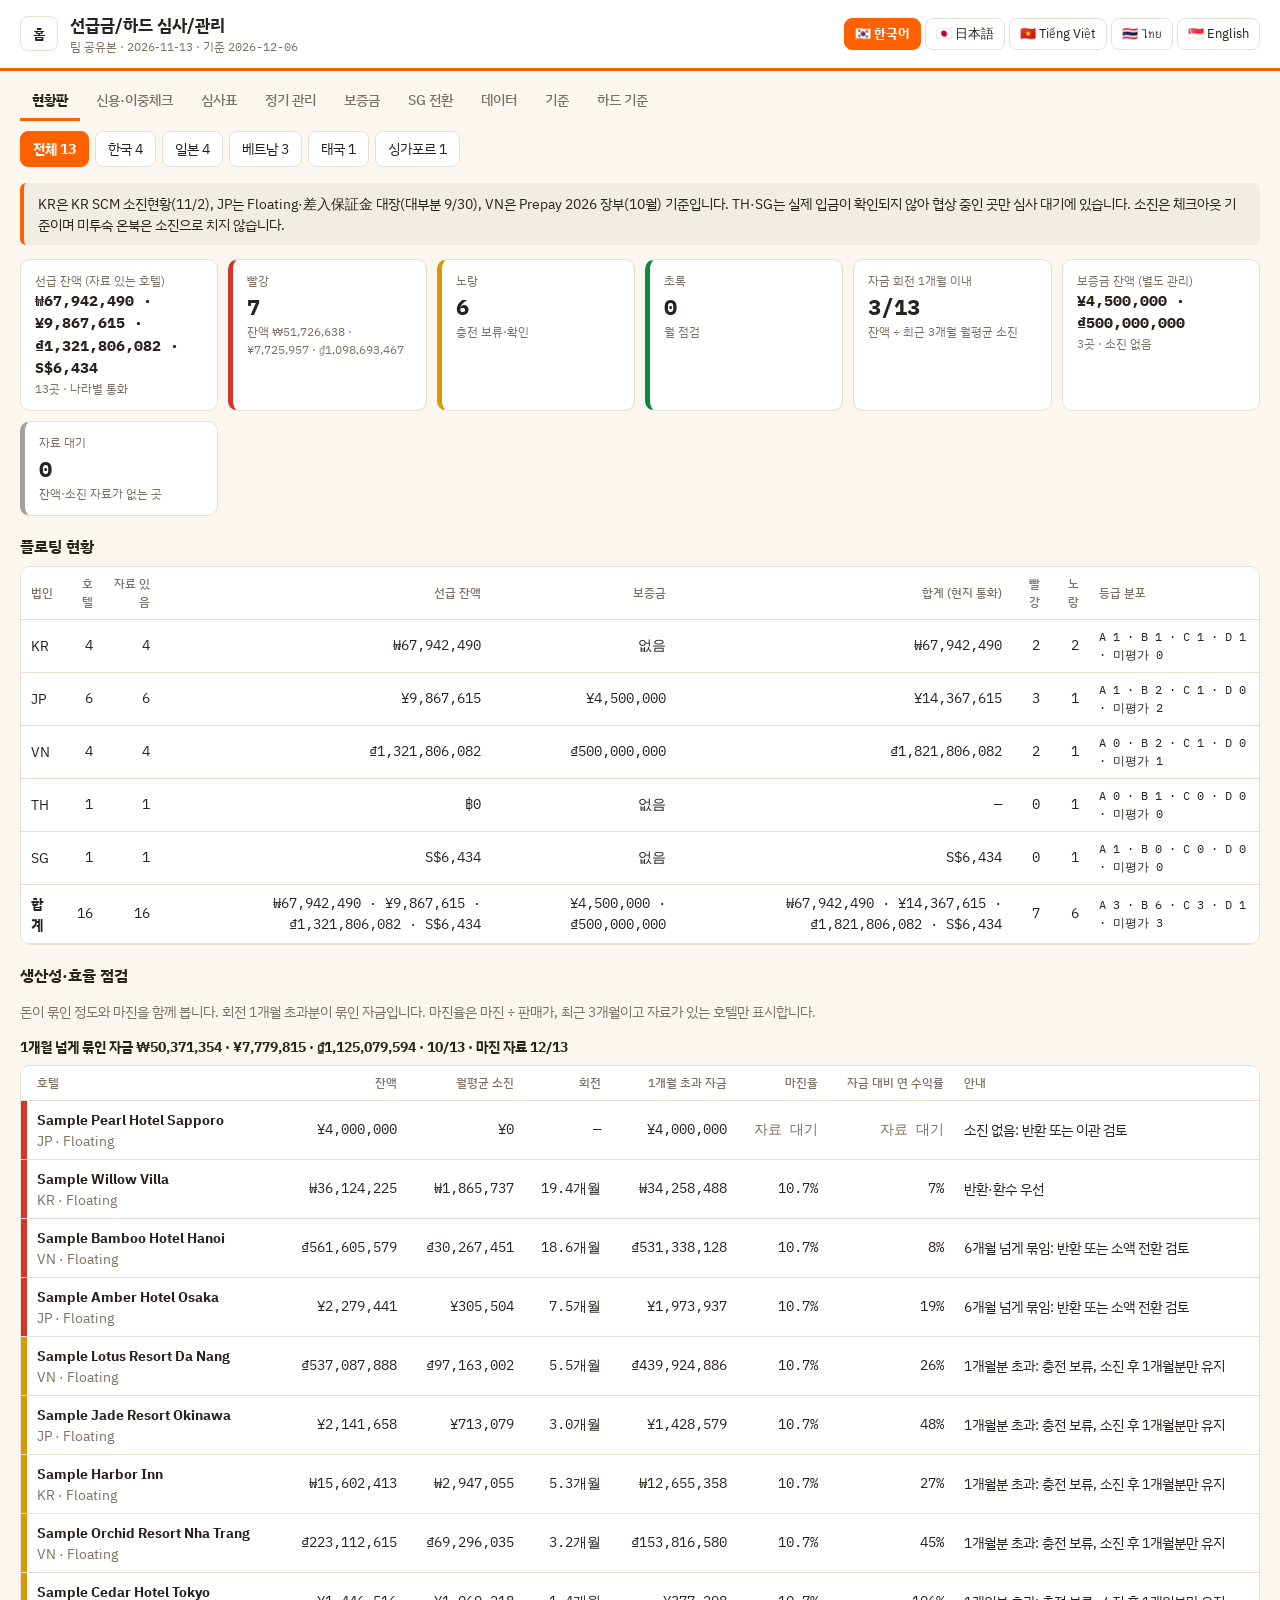
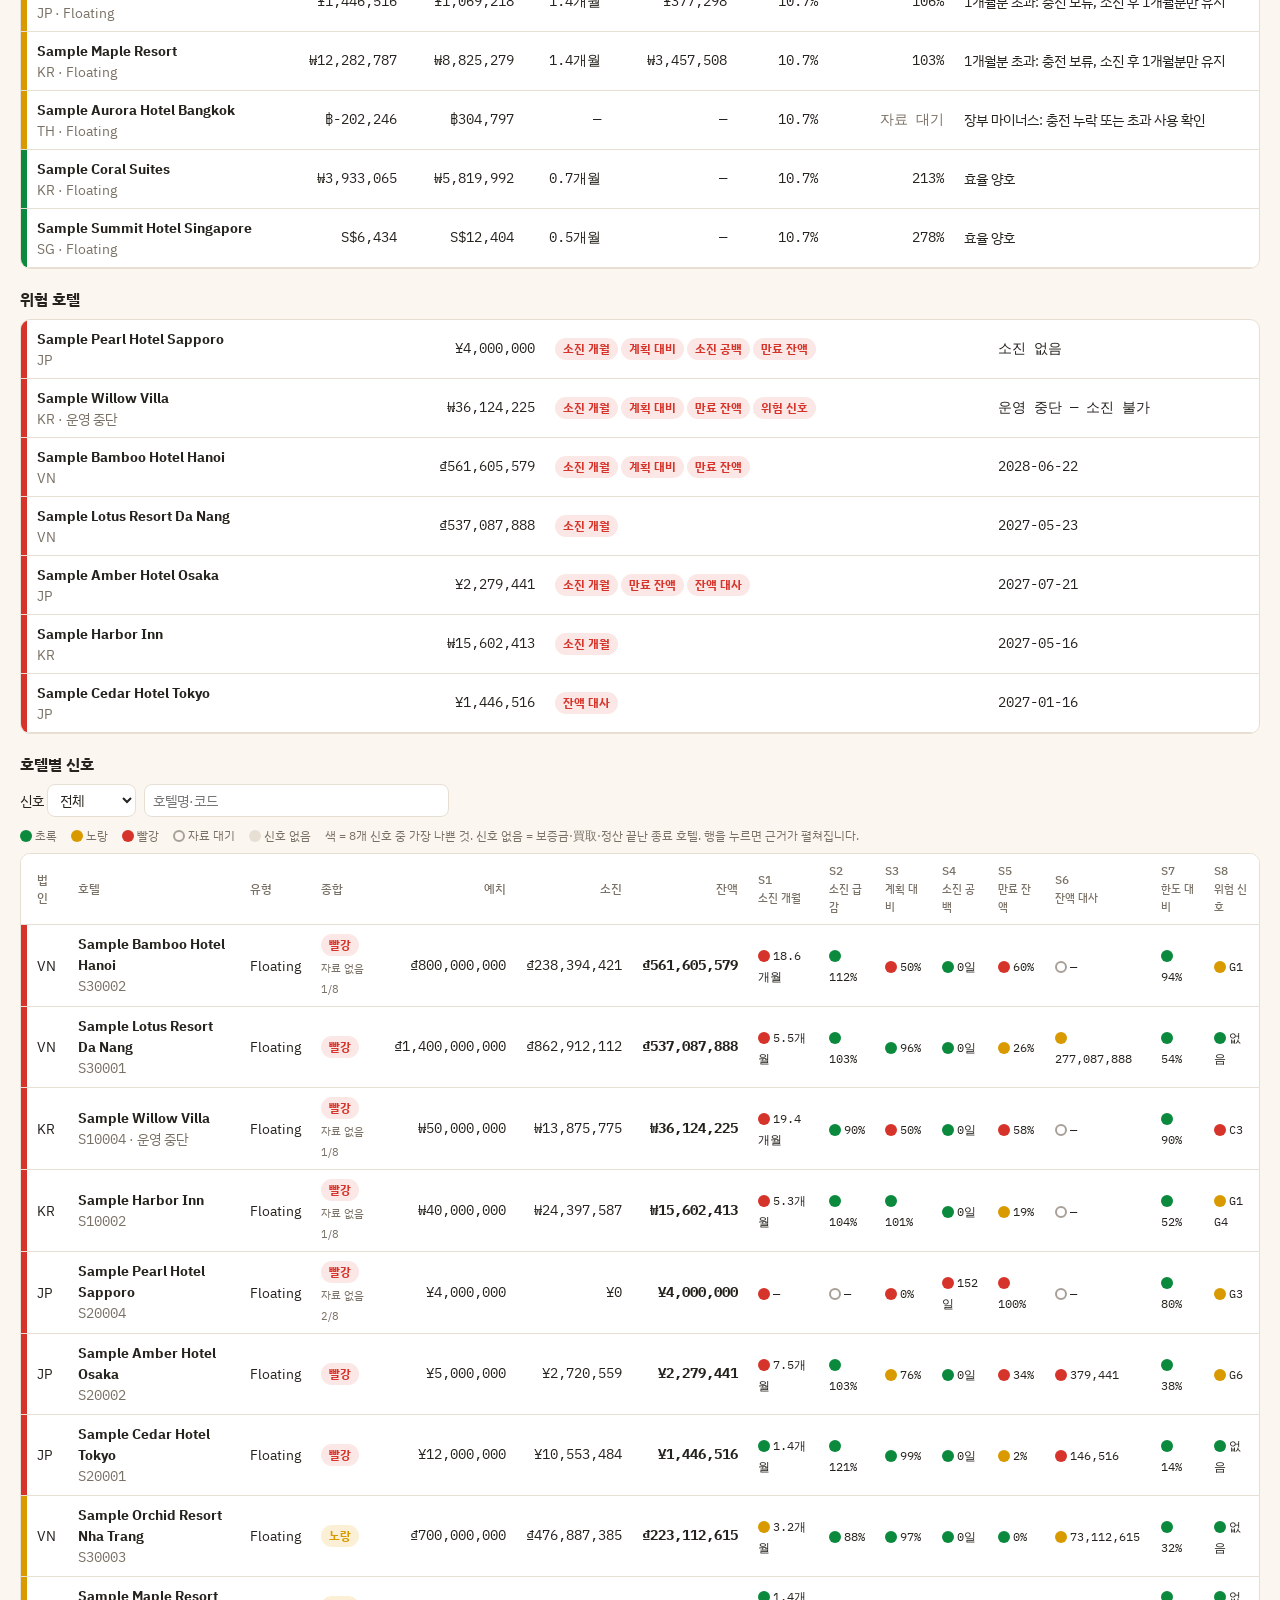
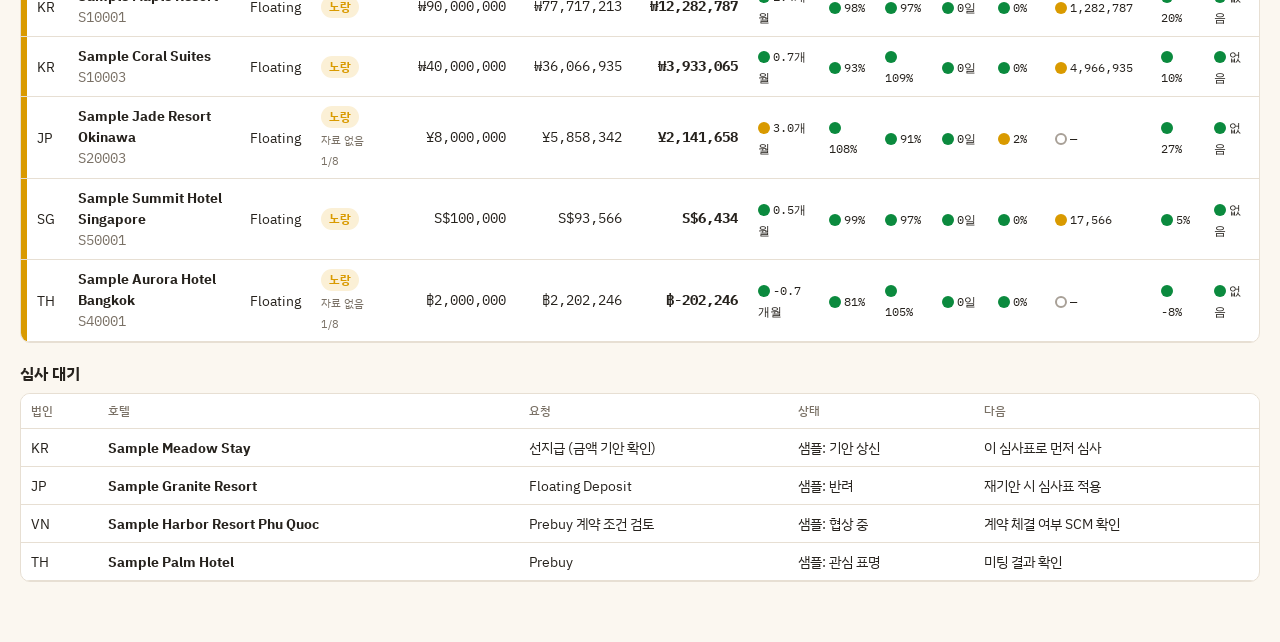
==== commit 3efd4650: "Rebuild on top of the CEO's dashboard (v21) with an SG transition tab - Base: the CEO's prepayment d" ====
--- a/index.html
+++ b/index.html
@@ -1,64 +1,382 @@
-<!doctype html>
+<!DOCTYPE html>
 <html lang="ko">
 <head>
 <meta charset="utf-8">
-<meta name="viewport" content="width=device-width,initial-scale=1">
-<meta http-equiv="Content-Security-Policy" content="default-src 'none'; style-src 'unsafe-inline'; script-src 'unsafe-inline'; img-src data:">
-<title>OMH-NICE 2.0 선급·SG 지급 대시보드</title>
-<style>:root{--bg:#fbf7f0;--surface:#fff;--ink:#26221d;--muted:#7a7166;--line:#e7dfd3;--accent:#FF6000;--green:#009538;
-  --ok:#0b8a3e;--warn:#b57d00;--bad:#d6342a;--na:#8f877c;--ok-bg:#e5f4e4;--warn-bg:#fbf0d6;--bad-bg:#fbe7e5;--na-bg:#f0ece6;
-  --a1:#0b8a3e;--a2:#2b7bd1;--exc:#8a4fc4;--tbd:#a8a097;--b1:#0b8a3e;--b2u:#2b7bd1;--b2r:#d97a00;--b2t:#d6342a;
-  --font:-apple-system,"Apple SD Gothic Neo","Malgun Gothic","Noto Sans KR",system-ui,sans-serif;--mono:ui-monospace,Menlo,Consolas,monospace;color-scheme:light}
-@media (prefers-color-scheme:dark){:root:not([data-theme="light"]){--bg:#1b1916;--surface:#24211d;--ink:#f1ebe2;--muted:#a99f92;--line:#3a352e;--ok:#3fbf6c;--warn:#f0b72f;--bad:#ff6b5f;--na:#7d766c;--ok-bg:#1f3325;--warn-bg:#3a3020;--bad-bg:#3d2422;--na-bg:#2e2a25;color-scheme:dark}}
-:root[data-theme="dark"]{--bg:#1b1916;--surface:#24211d;--ink:#f1ebe2;--muted:#a99f92;--line:#3a352e;--ok:#3fbf6c;--warn:#f0b72f;--bad:#ff6b5f;--na:#7d766c;--ok-bg:#1f3325;--warn-bg:#3a3020;--bad-bg:#3d2422;--na-bg:#2e2a25;color-scheme:dark}
-*{box-sizing:border-box}html,body{margin:0}body{background:var(--bg);color:var(--ink);font-family:var(--font);font-size:14px;line-height:1.5}
-.num{font-family:var(--mono);font-variant-numeric:tabular-nums;text-align:right;white-space:nowrap}
+<meta name="viewport" content="width=device-width, initial-scale=1">
+<title>선급금/하드 심사/관리</title>
+<link rel="preconnect" href="https://fonts.googleapis.com">
+<link href="https://fonts.googleapis.com/css2?family=IBM+Plex+Sans+KR:wght@400;500;700&family=IBM+Plex+Mono:wght@400;500&display=swap" rel="stylesheet">
+<style>
+/* 오마이 브랜드: 오렌지 액센트 + 크림 바탕. 레이아웃 = 위 요약 → 아래 호텔별 신호 표 → 펼치면 상세 */
+:root{
+  --bg:#fbf7f0; --surface:#ffffff; --ink:#26221d; --muted:#7a7166; --line:#e7dfd3;
+  --accent:#FF6000; --brand-green:#009538;
+  --ok:#0b8a3e; --warn:#d99a00; --bad:#d6342a; --na:#a8a097;
+  --ok-bg:#e5f4e4; --warn-bg:#fbf0d6; --bad-bg:#fbe7e5; --na-bg:#f0ece6;
+  --font-body:"IBM Plex Sans KR",-apple-system,"Apple SD Gothic Neo","Malgun Gothic",sans-serif;
+  --font-num:"IBM Plex Mono",ui-monospace,Menlo,monospace;
+  color-scheme:light;
+}
+@media (prefers-color-scheme: dark){
+  :root:not([data-theme="light"]){
+    --bg:#1b1916; --surface:#24211d; --ink:#f1ebe2; --muted:#a99f92; --line:#3a352e;
+    --ok:#3fbf6c; --warn:#f0b72f; --bad:#ff6b5f; --na:#7d766c;
+    --ok-bg:#1f3325; --warn-bg:#3a3020; --bad-bg:#3d2422; --na-bg:#2e2a25;
+    color-scheme:dark;
+  }
+}
+:root[data-theme="dark"]{
+  --bg:#1b1916; --surface:#24211d; --ink:#f1ebe2; --muted:#a99f92; --line:#3a352e;
+  --ok:#3fbf6c; --warn:#f0b72f; --bad:#ff6b5f; --na:#7d766c;
+  --ok-bg:#1f3325; --warn-bg:#3a3020; --bad-bg:#3d2422; --na-bg:#2e2a25;
+  color-scheme:dark;
+}
+*{box-sizing:border-box}
+html,body{margin:0}
+body{background:var(--bg);color:var(--ink);font-family:var(--font-body);font-size:14px;line-height:1.5}
+.num{font-family:var(--font-num);font-variant-numeric:tabular-nums}
 header{display:flex;align-items:center;gap:12px;padding:12px 20px;border-bottom:3px solid var(--accent);background:var(--surface);position:sticky;top:0;z-index:5;flex-wrap:wrap}
-header h1{font-size:17px;margin:0;font-weight:700}header .sub{color:var(--muted);font-size:12px}.spacer{flex:1}
-button,select,input{font:inherit;color:var(--ink)}button{cursor:pointer;border:1px solid var(--line);background:var(--surface);border-radius:8px;padding:6px 12px}button:hover{border-color:var(--accent)}
-button:focus-visible,input:focus-visible,select:focus-visible,a:focus-visible{outline:2px solid var(--accent);outline-offset:2px}
-button.primary{background:var(--accent);border-color:var(--accent);color:#fff;font-weight:700}button.sm{padding:3px 9px;font-size:12px}
-.seg{display:flex;gap:4px}.seg button[aria-pressed="true"]{background:var(--accent);color:#fff;border-color:var(--accent);font-weight:700}
-nav.tabs{display:flex;gap:4px;padding:10px 20px 0;flex-wrap:wrap;background:var(--bg);position:sticky;top:57px;z-index:4}
+header h1{font-size:17px;margin:0;font-weight:700;text-wrap:balance}
+header .sub{color:var(--muted);font-size:12px}
+.spacer{flex:1}
+button{font:inherit;cursor:pointer;border:1px solid var(--line);background:var(--surface);color:var(--ink);border-radius:8px;padding:6px 12px}
+button:hover{border-color:var(--accent)}
+button:focus-visible,input:focus-visible,select:focus-visible,textarea:focus-visible{outline:2px solid var(--accent);outline-offset:2px}
+button.primary{background:var(--accent);border-color:var(--accent);color:#fff;font-weight:700}
+.homebtn{font-weight:700}
+.langs{display:flex;gap:4px;flex-wrap:wrap}
+.langs button{padding:5px 10px;font-size:13px}
+.langs button[aria-pressed="true"]{background:var(--accent);color:#fff;border-color:var(--accent);font-weight:700}
+.lang{position:relative}
+.lang .menu{display:none;position:absolute;right:0;top:110%;background:var(--surface);border:1px solid var(--line);border-radius:8px;padding:4px;min-width:110px;z-index:9}
+.lang.open .menu{display:flex;flex-direction:column}
+.lang .menu button{border:0;text-align:left}
+nav.tabs{display:flex;gap:4px;padding:10px 20px 0;flex-wrap:wrap}
 nav.tabs button{border:0;border-bottom:3px solid transparent;border-radius:0;background:transparent;padding:8px 12px;color:var(--muted);font-weight:500}
 nav.tabs button[aria-selected="true"]{color:var(--ink);border-bottom-color:var(--accent);font-weight:700}
-main{padding:16px 20px 40px;max-width:1500px;margin:0 auto}
-h2{font-size:16px;margin:22px 0 8px}h3{font-size:14px;margin:0 0 8px}.muted{color:var(--muted)}.small{font-size:12px}
-.banner{border-radius:8px;padding:8px 12px;margin-bottom:12px;font-size:13px;border:1px solid var(--line)}.banner.syn{background:var(--ok-bg)}.banner.int{background:var(--warn-bg);border-color:var(--warn)}
-.chips{display:flex;gap:8px;flex-wrap:wrap;margin:8px 0}.chip{display:inline-block;border-radius:999px;padding:2px 10px;font-size:12px;font-weight:600;background:var(--na-bg);color:var(--ink);border:1px solid var(--line);white-space:nowrap}
-.chip.ok{background:var(--ok-bg);color:var(--ok)}.chip.warn{background:var(--warn-bg);color:var(--warn)}.chip.bad{background:var(--bad-bg);color:var(--bad)}.chip.na{background:var(--na-bg);color:var(--na)}
-.chip.A1,.chip.B1{background:var(--ok-bg);color:var(--ok)}.chip.A2,.chip.B2_USE{background:#e3effc;color:#1f66b3}.chip.EXC{background:#efe5f9;color:#7a3db3}.chip.TBD{background:var(--na-bg);color:var(--na)}.chip.B2_REFUND{background:#fdecd6;color:#a85a00}.chip.B2_TALK{background:var(--bad-bg);color:var(--bad)}.chip.PRE{background:var(--na-bg)}
-button.chip{cursor:pointer}button.chip[aria-pressed="true"]{outline:2px solid var(--accent)}
-.grid{display:grid;gap:12px}.g4{grid-template-columns:repeat(auto-fit,minmax(240px,1fr))}.g2{grid-template-columns:repeat(auto-fit,minmax(420px,1fr))}
-.card{background:var(--surface);border:1px solid var(--line);border-radius:10px;padding:12px 14px}.card .k{color:var(--muted);font-size:12px}.card .v{font-size:26px;font-weight:700;line-height:1.2}
-.kv{display:flex;justify-content:space-between;gap:10px;padding:2px 0;border-bottom:1px dotted var(--line)}.kv:last-child{border-bottom:0}
-.bar{display:flex;height:16px;border-radius:5px;overflow:hidden;background:var(--na-bg);margin:4px 0}.bar i{display:block;height:100%}.bar .A1{background:var(--a1)}.bar .A2{background:var(--a2)}.bar .EXC{background:var(--exc)}.bar .TBD{background:var(--tbd)}.bar .ok{background:var(--ok)}.bar .warn{background:var(--warn)}.bar .bad{background:var(--bad)}.bar .na{background:var(--na)}
-.legend{display:flex;gap:10px;flex-wrap:wrap;font-size:12px;color:var(--muted)}.legend b{display:inline-block;width:10px;height:10px;border-radius:2px;margin-right:4px;vertical-align:-1px}
-.tools{display:flex;gap:10px;flex-wrap:wrap;align-items:end;margin:8px 0}.tools label{display:flex;flex-direction:column;gap:2px;font-size:12px;color:var(--muted)}.tools select,.tools input{padding:5px 8px;border:1px solid var(--line);border-radius:6px;background:var(--surface);min-width:110px}
-.tw{overflow:auto;border:1px solid var(--line);border-radius:10px;background:var(--surface);max-height:70vh}table{border-collapse:collapse;width:100%}th,td{padding:6px 9px;border-bottom:1px solid var(--line);text-align:left;vertical-align:top}
-th{position:sticky;top:0;background:var(--surface);font-size:12px;color:var(--muted);white-space:nowrap;cursor:pointer;user-select:none;z-index:1}th.num{text-align:right}th[data-dir="asc"]::after{content:" ▲"}th[data-dir="desc"]::after{content:" ▼"}
-tr.click{cursor:pointer}tr.click:hover td{background:var(--na-bg)}tr.sel td{background:var(--warn-bg)}td.note{max-width:340px;font-size:12px;color:var(--muted)}
-.dot{display:inline-block;width:10px;height:10px;border-radius:50%;margin-right:5px;vertical-align:-1px}.dot.ok{background:var(--ok)}.dot.warn{background:var(--warn)}.dot.bad{background:var(--bad)}.dot.na{background:var(--na)}
-.pager{display:flex;gap:8px;align-items:center;justify-content:flex-end;margin:8px 0}
-.detail{background:var(--surface);border:1px solid var(--accent);border-radius:10px;padding:12px 14px;margin:10px 0}.detail .row{display:flex;gap:16px;flex-wrap:wrap}.detail .col{flex:1;min-width:260px}
-.prog{margin:6px 0}.prog .l{display:flex;justify-content:space-between;font-size:12px}.ready{display:flex;gap:8px;align-items:center;padding:4px 0}.tick{font-weight:700}.tick.ok{color:var(--ok)}.tick.no{color:var(--bad)}
-pre.text{white-space:pre-wrap;background:var(--surface);border:1px solid var(--line);border-radius:8px;padding:10px 12px;font-family:var(--font);font-size:13px;max-height:380px;overflow:auto}
-ul.rules{margin:4px 0 0;padding-left:20px}ul.rules li{margin:3px 0}code{font-family:var(--mono);font-size:12px;background:var(--na-bg);padding:1px 5px;border-radius:4px}
-@media (max-width:700px){main{padding:12px}.g2{grid-template-columns:1fr}header{padding:10px 12px}nav.tabs{padding:8px 12px 0;top:96px}}
-@media print{header,nav.tabs,.tools,.pager,button{display:none!important}.tw{max-height:none;overflow:visible}}
+.corpbar{display:flex;gap:6px;padding:10px 20px 0;flex-wrap:wrap}
+.corpbar button[aria-pressed="true"]{background:var(--accent);color:#fff;border-color:var(--accent);font-weight:700}
+main{padding:16px 20px 60px;max-width:1280px;margin:0 auto}
+section.view{display:none}
+section.view.on{display:block}
+.note{background:var(--na-bg);border-left:4px solid var(--accent);padding:10px 14px;border-radius:6px;color:var(--ink);margin:0 0 14px}
+.tiles{display:grid;grid-template-columns:repeat(auto-fit,minmax(170px,1fr));gap:10px;margin-bottom:16px}
+.tile{background:var(--surface);border:1px solid var(--line);border-radius:10px;padding:12px 14px}
+.tile .k{color:var(--muted);font-size:12px}
+.tile .v{font-size:22px;font-weight:700}
+.tile .s{color:var(--muted);font-size:12px}
+.tile.bad{border-left:5px solid var(--bad)} .tile.warn{border-left:5px solid var(--warn)} .tile.ok{border-left:5px solid var(--ok)} .tile.na{border-left:5px solid var(--na)}
+.filters{display:flex;gap:8px;flex-wrap:wrap;align-items:center;margin-bottom:10px}
+.filters select,.filters input,#creditTable select{font:inherit;padding:5px 8px;border:1px solid var(--line);border-radius:8px;background:var(--surface);color:var(--ink)}
+.tablewrap{overflow-x:auto;background:var(--surface);border:1px solid var(--line);border-radius:10px}
+table{border-collapse:collapse;width:100%;min-width:980px}
+th,td{padding:8px 10px;border-bottom:1px solid var(--line);text-align:left;vertical-align:middle}
+th{font-size:12px;color:var(--muted);font-weight:500;background:var(--surface);position:sticky;top:0}
+td.r,th.r{text-align:right}
+tr.hrow{cursor:pointer}
+tr.hrow:hover td{background:var(--na-bg)}
+.stripe{width:6px;padding:0}
+.stripe.ok{background:var(--ok)} .stripe.warn{background:var(--warn)} .stripe.bad{background:var(--bad)} .stripe.na{background:var(--na)} .stripe.off{background:var(--line)}
+.pill{display:inline-flex;align-items:center;gap:4px;padding:2px 8px;border-radius:999px;font-size:12px;font-weight:700;white-space:nowrap}
+.pill.ok{background:var(--ok-bg);color:var(--ok)} .pill.warn{background:var(--warn-bg);color:var(--warn)} .pill.bad{background:var(--bad-bg);color:var(--bad)} .pill.na{background:var(--na-bg);color:var(--na)} .pill.off{background:var(--na-bg);color:var(--muted)}
+.dot{display:inline-block;width:12px;height:12px;border-radius:50%;vertical-align:middle}
+.dot.ok{background:var(--ok)} .dot.warn{background:var(--warn)} .dot.bad{background:var(--bad)} .dot.na{background:transparent;border:2px solid var(--na)} .dot.off{background:var(--line)}
+.detail td{background:var(--bg);padding:14px}
+.dgrid{display:grid;grid-template-columns:minmax(280px,1fr) minmax(300px,1.2fr);gap:14px}
+@media (max-width:760px){.dgrid{grid-template-columns:1fr}}
+.card{background:var(--surface);border:1px solid var(--line);border-radius:10px;padding:12px 14px}
+.card h3{margin:0 0 8px;font-size:14px}
+.sig{display:grid;grid-template-columns:22px 1fr auto;gap:6px;align-items:start;padding:5px 0;border-bottom:1px dashed var(--line)}
+.sig:last-child{border-bottom:0}
+.sig .why{color:var(--muted);font-size:12px}
+.flags{display:flex;flex-wrap:wrap;gap:4px}
+.legend{display:flex;gap:14px;flex-wrap:wrap;color:var(--muted);font-size:12px;margin:8px 0}
+/* checklist */
+.form{display:grid;grid-template-columns:repeat(auto-fit,minmax(200px,1fr));gap:10px;margin-bottom:12px}
+.form label{display:flex;flex-direction:column;gap:3px;font-size:12px;color:var(--muted)}
+.form input,.form select,textarea{font:inherit;padding:6px 8px;border:1px solid var(--line);border-radius:8px;background:var(--surface);color:var(--ink)}
+.group{margin:14px 0 6px;font-weight:700;font-size:13px;display:flex;gap:8px;align-items:center}
+.item{display:grid;grid-template-columns:28px 1fr 260px;gap:8px;align-items:center;padding:7px 10px;background:var(--surface);border:1px solid var(--line);border-radius:8px;margin-bottom:5px}
+@media (max-width:700px){.item{grid-template-columns:28px 1fr}.item .seg{grid-column:1/-1}}
+.item .no{color:var(--muted);font-family:var(--font-num)}
+.item .t small{display:block;color:var(--muted)}
+.crit{color:var(--bad);font-size:11px;font-weight:700;margin-left:4px}
+.seg{display:flex;border:1px solid var(--line);border-radius:8px;overflow:hidden}
+.seg button{flex:1;border:0;border-radius:0;padding:5px 4px;font-size:12px;background:var(--surface)}
+.seg button+button{border-left:1px solid var(--line)}
+.seg button.on.ok{background:var(--ok-bg);color:var(--ok);font-weight:700}
+.seg button.on.bad{background:var(--bad-bg);color:var(--bad);font-weight:700}
+.seg button.on.na{background:var(--na-bg);color:var(--ink);font-weight:700}
+.result{position:sticky;bottom:0;background:var(--surface);border:1px solid var(--line);border-top:4px solid var(--na);border-radius:10px;padding:12px 14px;margin-top:14px;display:flex;gap:14px;align-items:center;flex-wrap:wrap}
+.result.ok{border-top-color:var(--ok)} .result.warn{border-top-color:var(--warn)} .result.bad{border-top-color:var(--bad)}
+.result .msg{flex:1;min-width:240px}
+.limitbox{display:grid;grid-template-columns:repeat(auto-fit,minmax(150px,1fr));gap:8px;margin:8px 0 4px}
+.limitbox .card .v{font-size:17px;font-weight:700}
+.limitbox .card.min{border-color:var(--accent);border-width:2px}
+.modes{display:flex;gap:6px;margin-bottom:10px}
+.modes button[aria-pressed="true"]{background:var(--accent);color:#fff;border-color:var(--accent);font-weight:700}
+code.hdr{display:block;white-space:pre-wrap;word-break:break-all;background:var(--na-bg);padding:8px;border-radius:6px;font-family:var(--font-num);font-size:12px}
+.datacards{display:grid;grid-template-columns:repeat(auto-fit,minmax(300px,1fr));gap:12px}
+.toast{position:fixed;bottom:18px;left:50%;transform:translateX(-50%);background:var(--ink);color:var(--bg);padding:8px 14px;border-radius:8px;display:none;z-index:20}
+.tl td:first-child{white-space:nowrap;font-family:var(--font-num)}
+h2{font-size:16px;margin:18px 0 8px;text-wrap:balance}
+.muted{color:var(--muted)}
+.svgchart text{fill:var(--muted);font-size:10px;font-family:var(--font-num)}
+@media (prefers-reduced-motion: reduce){*{transition:none!important;animation:none!important}}
+.rulebody h2{font-size:16px;margin:22px 0 8px}.rulebody h3{font-size:14px;margin:16px 0 6px}.rulebody p,.rulebody li{line-height:1.6;max-width:880px}.rulebody table{min-width:560px}.rulebody td,.rulebody th{vertical-align:top}
+button.pill{border:0;cursor:pointer;font:inherit}
+.hrow.detail td{cursor:default}
 </style>
 </head>
 <body>
 <header>
-  <div><h1 id="h-title"></h1><div class="sub" id="h-sub"></div></div>
+  <button class="homebtn" id="homeBtn" type="button" data-i="home">홈</button>
+  <div>
+    <h1 data-i="title">선급금/하드 심사/관리</h1>
+    <div class="sub"><span data-i="draft">팀 공유본 · 2026-11-13</span> · <span data-i="asof">기준</span> <span class="num" id="asof"></span></div>
+  </div>
   <div class="spacer"></div>
-  <div class="seg" id="lang" role="group" aria-label="language"><button data-lang="ko" aria-pressed="true">한국어</button><button data-lang="en" aria-pressed="false">English</button></div>
-  <button id="theme" class="sm" aria-label="theme">◐</button>
+  <div class="langs" id="lang" role="group" aria-label="language">
+    <button type="button" data-lang="ko" title="한국">🇰🇷 한국어</button>
+    <button type="button" data-lang="ja" title="日本">🇯🇵 日本語</button>
+    <button type="button" data-lang="vi" title="Việt Nam">🇻🇳 Tiếng Việt</button>
+    <button type="button" data-lang="th" title="ประเทศไทย">🇹🇭 ไทย</button>
+    <button type="button" data-lang="en" title="Singapore · English">🇸🇬 English</button>
+  </div>
 </header>
-<nav class="tabs" id="tabs" role="tablist"></nav>
-<main id="view"></main>
-<script id="data" type="application/json">{"meta":{"schema":1,"synthetic":true,"builtAt":"2026-11-17T10:36:48","today":"2026-11-17","sources":[{"name":"SG지급_자료수집_샘플.xlsx","payRows":117,"preRows":24}],"asOfMin":"2026-08-31","asOfMax":"2026-11-02","config":{"yearEnd":"2026-12-31","deadlines":{"finance":"2026-11-16","scm":"2026-11-17","approval":"2026-11-20"}},"parseIssues":[]},"payments":[{"sourceRow":5,"country":"VN","code":"S10103","hotel":"Sample Amber Inn","kind":"후불","entity":"VN 법인 (Citi VN VCC)","method":"VCC","ccy":"VND","avg":575424699,"card":null,"account":null,"sheetClass":null,"note":"[참고] 현재 VCC 결제 중 · 가상 지급 실적 328건","owner":null,"filledAt":null,"file":"SG지급_자료수집_샘플.xlsx"},{"sourceRow":6,"country":"VN","code":"S10116","hotel":"Sample Bamboo Villa","kind":"후불","entity":"VN 법인 (Citi VN VCC)","method":"VCC","ccy":"VND","avg":491803561,"card":"X","account":"법인 계좌 등록","sheetClass":null,"note":"[참고] 현재 VCC 결제 중 · 가상 지급 실적 37건","owner":"SCM-VN-B","filledAt":"2026-11-16","file":"SG지급_자료수집_샘플.xlsx"},{"sourceRow":7,"country":"VN","code":"S10147","hotel":"Sample Pearl Resort","kind":"후불","entity":"VN 법인 (Citi VN VCC)","method":"VCC","ccy":"USD","avg":347903897,"card":"X","account":"미확인","sheetClass":null,"note":"[참고] 현재 VCC 결제 중 · 가상 지급 실적 335건","owner":"SCM-VN-B","filledAt":"2026-11-16","file":"SG지급_자료수집_샘플.xlsx"},{"sourceRow":8,"country":"VN","code":"S10174","hotel":"Sample Amber Resort","kind":"후불","entity":"VN 법인 (Citi VN VCC)","method":"VCC","ccy":"VND","avg":235095257,"card":"O","account":null,"sheetClass":null,"note":"[참고] 현재 VCC 결제 중 · 가상 지급 실적 123건","owner":"SCM-VN-B","filledAt":"2026-11-16","file":"SG지급_자료수집_샘플.xlsx"},{"sourceRow":9,"country":"VN","code":"S10214","hotel":"Sample Aurora Inn","kind":"후불","entity":"VN 법인 (Citi VN VCC)","method":"VCC","ccy":"VND","avg":134966617,"card":null,"account":null,"sheetClass":null,"note":"[참고] 현재 VCC 결제 중 · 가상 지급 실적 121건","owner":null,"filledAt":null,"file":"SG지급_자료수집_샘플.xlsx"},{"sourceRow":10,"country":"VN","code":"S10248","hotel":"Sample Granite Villa","kind":"선불","entity":"VN 법인 (Citi VN VCC)","method":"VCC","ccy":"VND","avg":274620915,"card":null,"account":null,"sheetClass":null,"note":"[참고] 현재 VCC 결제 중 · 가상 지급 실적 79건","owner":null,"filledAt":null,"file":"SG지급_자료수집_샘플.xlsx"},{"sourceRow":11,"country":"VN","code":"S10273","hotel":"Sample Jade Resort","kind":"후불","entity":"VN 법인 (Citi VN VCC)","method":"VCC","ccy":"VND","avg":621432692,"card":"O","account":null,"sheetClass":null,"note":"[참고] 현재 VCC 결제 중 · 가상 지급 실적 129건","owner":"SCM-VN-B","filledAt":"2026-11-16","file":"SG지급_자료수집_샘플.xlsx"},{"sourceRow":12,"country":"VN","code":"S10310","hotel":"Sample Willow Lodge","kind":"후불","entity":"VN 법인 (Citi VN VCC)","method":"VCC","ccy":"VND","avg":458549892,"card":"O","account":null,"sheetClass":null,"note":"[참고] 현재 VCC 결제 중 · 가상 지급 실적 123건","owner":"SCM-VN-B","filledAt":"2026-11-16","file":"SG지급_자료수집_샘플.xlsx"},{"sourceRow":13,"country":"VN","code":"S10340","hotel":"Sample Bamboo Grand Hotel","kind":"후불","entity":"VN 법인 (Citi VN VCC)","method":"VCC","ccy":"VND","avg":174739868,"card":"X","account":"법인 계좌 등록","sheetClass":null,"note":"[참고] 현재 VCC 결제 중 · 가상 지급 실적 281건","owner":"SCM-VN-B","filledAt":"2026-11-16","file":"SG지급_자료수집_샘플.xlsx"},{"sourceRow":14,"country":"VN","code":"S10353","hotel":"Sample Silver Grand Hotel","kind":"후불","entity":"VN 법인 (Citi VN VCC)","method":"VCC","ccy":"VND","avg":215863110,"card":null,"account":null,"sheetClass":null,"note":"[참고] 현재 VCC 결제 중 · 가상 지급 실적 20건","owner":null,"filledAt":null,"file":"SG지급_자료수집_샘플.xlsx"},{"sourceRow":15,"country":"VN","code":"S10373","hotel":"Sample Amber Suites","kind":"후불","entity":"VN 법인 (Citi VN VCC)","method":"VCC","ccy":"VND","avg":288343473,"card":"X","account":"법인 계좌 등록","sheetClass":null,"note":"[참고] 현재 VCC 결제 중 · 가상 지급 실적 183건","owner":"SCM-VN-B","filledAt":"2026-11-16","file":"SG지급_자료수집_샘플.xlsx"},{"sourceRow":16,"country":"VN","code":"S10384","hotel":"Sample Willow Resort","kind":"후불","entity":"VN 법인 (Citi VN VCC)","method":"VCC","ccy":"VND","avg":497862336,"card":"O","account":null,"sheetClass":null,"note":"[참고] 현재 VCC 결제 중 · 가상 지급 실적 92건","owner":"SCM-VN-B","filledAt":"2026-11-16","file":"SG지급_자료수집_샘플.xlsx"},{"sourceRow":17,"country":"VN","code":"S10416","hotel":"Sample Harbor Inn","kind":"후불","entity":"VN 법인 (Citi VN VCC)","method":"VCC","ccy":"VND","avg":559525155,"card":null,"account":null,"sheetClass":null,"note":"[참고] 현재 VCC 결제 중 · 가상 지급 실적 39건","owner":null,"filledAt":null,"file":"SG지급_자료수집_샘플.xlsx"},{"sourceRow":18,"country":"VN","code":"S10435","hotel":"Sample Bamboo Grand Hotel VN","kind":"후불","entity":"VN 법인 (Citi VN VCC)","method":"VCC","ccy":"VND","avg":66392800,"card":"X","account":"법인 계좌 등록","sheetClass":null,"note":"[참고] 현재 VCC 결제 중 · 가상 지급 실적 25건","owner":"SCM-VN-B","filledAt":"2026-11-16","file":"SG지급_자료수집_샘플.xlsx"},{"sourceRow":19,"country":"VN","code":"S10463","hotel":"Sample Cedar Inn","kind":"후불","entity":"VN 법인 (Citi VN VCC)","method":"VCC","ccy":"VND","avg":602685102,"card":null,"account":null,"sheetClass":null,"note":"[참고] 현재 VCC 결제 중 · 가상 지급 실적 415건","owner":null,"filledAt":null,"file":"SG지급_자료수집_샘플.xlsx"},{"sourceRow":20,"country":"VN","code":"S10491","hotel":"Sample Lotus Inn","kind":"후불","entity":"VN 법인 (Citi VN VCC)","method":"VCC","ccy":"VND","avg":125244469,"card":null,"account":null,"sheetClass":null,"note":"[참고] 현재 VCC 결제 중 · 가상 지급 실적 41건","owner":null,"filledAt":null,"file":"SG지급_자료수집_샘플.xlsx"},{"sourceRow":21,"country":"VN","code":"S10525","hotel":"Sample Willow Lodge VN","kind":"후불","entity":"VN 법인 (Citi VN VCC)","method":"VCC","ccy":"VND","avg":466377036,"card":null,"account":null,"sheetClass":null,"note":"[참고] 현재 VCC 결제 중 · 가상 지급 실적 252건","owner":null,"filledAt":null,"file":"SG지급_자료수집_샘플.xlsx"},{"sourceRow":22,"country":"VN","code":"S10554","hotel":"Sample Silver Suites","kind":"후불","entity":"VN 법인 (Citi VN VCC)","method":"VCC","ccy":"VND","avg":274733251,"card":"X","account":"법인 계좌 등록","sheetClass":null,"note":"[참고] 현재 VCC 결제 중 · 가상 지급 실적 295건","owner":"SCM-VN-B","filledAt":"2026-11-16","file":"SG지급_자료수집_샘플.xlsx"},{"sourceRow":23,"country":"VN","code":"S10563","hotel":"Sample Coral Inn","kind":"후불","entity":"VN 법인 (Citi VN VCC)","method":"VCC","ccy":"VND","avg":146527080,"card":"X","account":"미등록","sheetClass":null,"note":"[참고] 현재 VCC 결제 중 · 가상 지급 실적 172건","owner":"SCM-VN-B","filledAt":"2026-11-16","file":"SG지급_자료수집_샘플.xlsx"},{"sourceRow":24,"country":"VN","code":"S10589","hotel":"Sample Meadow Inn","kind":"후불","entity":"VN 법인 (Citi VN VCC)","method":"VCC","ccy":"VND","avg":459535540,"card":null,"account":null,"sheetClass":null,"note":"[참고] 현재 VCC 결제 중 · 가상 지급 실적 61건","owner":null,"filledAt":null,"file":"SG지급_자료수집_샘플.xlsx"},{"sourceRow":25,"country":"VN","code":"S10617","hotel":"Sample Orchid Resort","kind":"후불","entity":"VN 법인 (Citi VN VCC)","method":"VCC","ccy":"VND","avg":456026908,"card":null,"account":null,"sheetClass":null,"note":"[참고] 현재 VCC 결제 중 · 가상 지급 실적 37건","owner":null,"filledAt":null,"file":"SG지급_자료수집_샘플.xlsx"},{"sourceRow":26,"country":"VN","code":"S10632","hotel":"Sample Granite Hotel","kind":"후불","entity":"VN 법인 (Citi VN VCC)","method":"VCC","ccy":"VND","avg":244845333,"card":null,"account":null,"sheetClass":null,"note":"[참고] 현재 VCC 결제 중 · 가상 지급 실적 163건","owner":null,"filledAt":null,"file":"SG지급_자료수집_샘플.xlsx"},{"sourceRow":27,"country":"VN","code":"S10655","hotel":"Sample Cedar Villa","kind":"후불","entity":"VN 법인 (Citi VN VCC)","method":"VCC","ccy":"VND","avg":333273213,"card":null,"account":null,"sheetClass":null,"note":"[참고] 현재 VCC 결제 중 · 가상 지급 실적 205건","owner":null,"filledAt":null,"file":"SG지급_자료수집_샘플.xlsx"},{"sourceRow":28,"country":"VN","code":"S10660","hotel":"Sample Summit Lodge","kind":"후불","entity":"VN 법인 (Citi VN VCC)","method":"VCC","ccy":"VND","avg":533627154,"card":null,"account":null,"sheetClass":null,"note":"[참고] 현재 VCC 결제 중 · 가상 지급 실적 275건","owner":null,"filledAt":null,"file":"SG지급_자료수집_샘플.xlsx"},{"sourceRow":29,"country":"VN","code":"S10664","hotel":"Sample Bamboo Hotel","kind":"후불","entity":"VN 법인 (Citi VN VCC)","method":"VCC","ccy":"VND","avg":638606113,"card":"O","account":null,"sheetClass":null,"note":"[참고] 현재 VCC 결제 중 · 가상 지급 실적 208건","owner":"SCM-VN-B","filledAt":"2026-11-16","file":"SG지급_자료수집_샘플.xlsx"},{"sourceRow":30,"country":"VN","code":"S10691","hotel":"Sample Meadow Hotel","kind":"후불","entity":"VN 법인 (Citi VN VCC)","method":"VCC","ccy":"VND","avg":201943290,"card":null,"account":null,"sheetClass":null,"note":"[참고] 현재 VCC 결제 중 · 가상 지급 실적 221건","owner":null,"filledAt":null,"file":"SG지급_자료수집_샘플.xlsx"},{"sourceRow":31,"country":"VN","code":"S10728","hotel":"Sample Summit Lodge VN","kind":"후불","entity":"VN 법인 (Citi VN VCC)","method":"VCC","ccy":"VND","avg":582087538,"card":"X","account":"미확인","sheetClass":null,"note":"[참고] 현재 VCC 결제 중 · 가상 지급 실적 201건","owner":"SCM-VN-B","filledAt":"2026-11-16","file":"SG지급_자료수집_샘플.xlsx"},{"sourceRow":32,"country":"VN","code":"S10757","hotel":"Sample Bamboo Inn","kind":"후불","entity":"VN 법인 (Citi VN VCC)","method":"VCC","ccy":"VND","avg":154679819,"card":null,"account":null,"sheetClass":null,"note":"[참고] 현재 VCC 결제 중 · 가상 지급 실적 136건","owner":null,"filledAt":null,"file":"SG지급_자료수집_샘플.xlsx"},{"sourceRow":33,"country":"VN","code":"S10790","hotel":"Sample Orchid Inn","kind":"후불","entity":"VN 법인 (Citi VN VCC)","method":"VCC","ccy":"VND","avg":90750014,"card":null,"account":null,"sheetClass":null,"note":"[참고] 현재 VCC 결제 중 · 가상 지급 실적 270건","owner":null,"filledAt":null,"file":"SG지급_자료수집_샘플.xlsx"},{"sourceRow":34,"country":"VN","code":"S10813","hotel":"Sample Maple Resort","kind":"후불","entity":"VN 법인 (Citi VN VCC)","method":"VCC","ccy":"VND","avg":61509093,"card":"O","account":null,"sheetClass":null,"note":"[참고] 현재 VCC 결제 중 · 가상 지급 실적 159건","owner":"SCM-VN-B","filledAt":"2026-11-16","file":"SG지급_자료수집_샘플.xlsx"},{"sourceRow":35,"country":"VN","code":"S10827","hotel":"Sample Coral Lodge","kind":"후불","entity":"VN 법인 (Citi VN VCC)","method":"VCC","ccy":"VND","avg":511254752,"card":null,"account":null,"sheetClass":null,"note":"[참고] 현재 VCC 결제 중 · 가상 지급 실적 200건","owner":null,"filledAt":null,"file":"SG지급_자료수집_샘플.xlsx"},{"sourceRow":36,"country":"VN","code":"S10853","hotel":"Sample Willow Resort VN","kind":"후불","entity":"VN 법인 (Citi VN VCC)","method":"VCC","ccy":"VND","avg":516477060,"card":null,"account":null,"sheetClass":null,"note":"[참고] 현재 VCC 결제 중 · 가상 지급 실적 320건","owner":null,"filledAt":null,"file":"SG지급_자료수집_샘플.xlsx"},{"sourceRow":37,"country":"VN","code":"S10858","hotel":"Sample Cedar Resort","kind":"후불","entity":"VN 법인 (Citi VN VCC)","method":"VCC","ccy":"VND","avg":73422576,"card":"O","account":null,"sheetClass":null,"note":"[참고] 현재 VCC 결제 중 · 가상 지급 실적 281건","owner":"SCM-VN-B","filledAt":"2026-11-16","file":"SG지급_자료수집_샘플.xlsx"},{"sourceRow":38,"country":"VN","code":"S10862","hotel":"Sample Willow Villa","kind":"후불","entity":"VN 법인 (Citi VN VCC)","method":"VCC","ccy":"VND","avg":454056730,"card":null,"account":null,"sheetClass":null,"note":"[참고] 현재 VCC 결제 중 · 가상 지급 실적 346건","owner":null,"filledAt":null,"file":"SG지급_자료수집_샘플.xlsx"},{"sourceRow":39,"country":"VN","code":"S10899","hotel":"Sample Pearl Inn","kind":"후불","entity":"VN 법인 (Citi VN VCC)","method":"VCC","ccy":"VND","avg":48678315,"card":"X","account":"미확인","sheetClass":null,"note":"[참고] 현재 VCC 결제 중 · 가상 지급 실적 35건","owner":"SCM-VN-B","filledAt":"2026-11-16","file":"SG지급_자료수집_샘플.xlsx"},{"sourceRow":40,"country":"VN","code":"S10911","hotel":"Sample Aurora Resort","kind":"후불","entity":"VN 법인 (Citi VN VCC)","method":"VCC","ccy":"VND","avg":424926063,"card":null,"account":null,"sheetClass":null,"note":"[참고] 현재 VCC 결제 중 · 가상 지급 실적 100건","owner":null,"filledAt":null,"file":"SG지급_자료수집_샘플.xlsx"},{"sourceRow":41,"country":"VN","code":"S10916","hotel":"Sample Bamboo Residence","kind":"후불","entity":"VN 법인 (Citi VN VCC)","method":"VCC","ccy":"VND","avg":164681711,"card":null,"account":null,"sheetClass":null,"note":"[참고] 현재 VCC 결제 중 · 가상 지급 실적 25건","owner":null,"filledAt":null,"file":"SG지급_자료수집_샘플.xlsx"},{"sourceRow":42,"country":"VN","code":"S10943","hotel":"Sample Bamboo Lodge","kind":"후불","entity":"VN 법인 (Citi VN VCC)","method":"VCC","ccy":"VND","avg":544685613,"card":null,"account":null,"sheetClass":null,"note":"[참고] 현재 VCC 결제 중 · 가상 지급 실적 36건","owner":null,"filledAt":null,"file":"SG지급_자료수집_샘플.xlsx"},{"sourceRow":43,"country":"VN","code":"S10969","hotel":"Sample Silver Resort","kind":"후불","entity":"VN 법인 (Citi VN VCC)","method":"VCC","ccy":"VND","avg":314875233,"card":"O","account":null,"sheetClass":null,"note":"[참고] 현재 VCC 결제 중 · 가상 지급 실적 332건","owner":"SCM-VN-B","filledAt":"2026-11-16","file":"SG지급_자료수집_샘플.xlsx"},{"sourceRow":44,"country":"VN","code":"S11001","hotel":"Sample Summit Resort","kind":"후불","entity":"VN 법인 (Citi VN VCC)","method":"VCC","ccy":"VND","avg":274191475,"card":null,"account":null,"sheetClass":null,"note":"[참고] 현재 VCC 결제 중 · 가상 지급 실적 159건","owner":null,"filledAt":null,"file":"SG지급_자료수집_샘플.xlsx"},{"sourceRow":45,"country":"VN","code":"S11029","hotel":"Sample Maple Hotel","kind":"후불","entity":"VN 법인 (Citi VN VCC)","method":"VCC","ccy":"VND","avg":339862010,"card":null,"account":null,"sheetClass":null,"note":"[참고] 현재 VCC 결제 중 · 가상 지급 실적 344건","owner":null,"filledAt":null,"file":"SG지급_자료수집_샘플.xlsx"},{"sourceRow":46,"country":"VN","code":"S11056","hotel":"Sample Silver Lodge","kind":"후불","entity":"VN 법인 (Citi VN VCC)","method":"VCC","ccy":"VND","avg":454115235,"card":"O","account":null,"sheetClass":null,"note":"[참고] 현재 VCC 결제 중 · 가상 지급 실적 354건","owner":"SCM-VN-B","filledAt":"2026-11-16","file":"SG지급_자료수집_샘플.xlsx"},{"sourceRow":47,"country":"VN","code":"S11083","hotel":"Sample Coral Lodge VN","kind":"후불","entity":"VN 법인 (Citi VN VCC)","method":"VCC","ccy":"VND","avg":417076090,"card":null,"account":null,"sheetClass":null,"note":"[참고] 현재 VCC 결제 중 · 가상 지급 실적 323건","owner":null,"filledAt":null,"file":"SG지급_자료수집_샘플.xlsx"},{"sourceRow":48,"country":"VN","code":"S11099","hotel":"Sample Harbor Hotel","kind":"후불","entity":"VN 법인 (Citi VN VCC)","method":"VCC","ccy":"VND","avg":141066832,"card":null,"account":null,"sheetClass":null,"note":"[참고] 현재 VCC 결제 중 · 가상 지급 실적 76건","owner":null,"filledAt":null,"file":"SG지급_자료수집_샘플.xlsx"},{"sourceRow":49,"country":"VN","code":"S11107","hotel":"Sample Granite Grand Hotel","kind":"후불","entity":"VN 법인 (Citi VN VCC)","method":"VCC","ccy":"VND","avg":166350444,"card":"X","account":"미등록","sheetClass":null,"note":"[참고] 현재 VCC 결제 중 · 가상 지급 실적 299건","owner":"SCM-VN-B","filledAt":"2026-11-16","file":"SG지급_자료수집_샘플.xlsx"},{"sourceRow":50,"country":"VN","code":"S11133","hotel":"Sample Willow Villa VN","kind":"후불","entity":"VN 법인 (Citi VN VCC)","method":"VCC","ccy":"VND","avg":543830436,"card":null,"account":null,"sheetClass":null,"note":"[참고] 현재 VCC 결제 중 · 가상 지급 실적 251건","owner":null,"filledAt":null,"file":"SG지급_자료수집_샘플.xlsx"},{"sourceRow":51,"country":"VN","code":"S11167","hotel":"Sample Coral Villa","kind":"후불","entity":"VN 법인 (Citi VN VCC)","method":"VCC","ccy":"VND","avg":562961457,"card":"O","account":null,"sheetClass":null,"note":"[참고] 현재 VCC 결제 중 · 가상 지급 실적 317건","owner":"SCM-VN-B","filledAt":"2026-11-16","file":"SG지급_자료수집_샘플.xlsx"},{"sourceRow":52,"country":"VN","code":"S11201","hotel":"Sample Maple Villa","kind":"후불","entity":"VN 법인 (Citi VN VCC)","method":"VCC","ccy":"VND","avg":431786685,"card":null,"account":null,"sheetClass":null,"note":"[참고] 현재 VCC 결제 중 · 가상 지급 실적 84건","owner":null,"filledAt":null,"file":"SG지급_자료수집_샘플.xlsx"},{"sourceRow":53,"country":"VN","code":"S11239","hotel":"Sample Jade Resort VN","kind":"후불","entity":"VN 법인 (Citi VN VCC)","method":"VCC","ccy":"VND","avg":481448785,"card":null,"account":null,"sheetClass":null,"note":"[참고] 현재 VCC 결제 중 · 가상 지급 실적 76건","owner":null,"filledAt":null,"file":"SG지급_자료수집_샘플.xlsx"},{"sourceRow":54,"country":"VN","code":"S11252","hotel":"Sample Amber Hotel","kind":"후불","entity":"VN 법인 (Citi VN VCC)","method":"VCC","ccy":"VND","avg":399018051,"card":null,"account":null,"sheetClass":null,"note":"[참고] 현재 VCC 결제 중 · 가상 지급 실적 363건","owner":null,"filledAt":null,"file":"SG지급_자료수집_샘플.xlsx"},{"sourceRow":55,"country":"VN","code":"S11283","hotel":"Sample Meadow Inn VN","kind":"후불","entity":"VN 법인 (Citi VN VCC)","method":"VCC","ccy":"VND","avg":256840712,"card":null,"account":null,"sheetClass":null,"note":"[참고] 현재 VCC 결제 중 · 가상 지급 실적 292건","owner":null,"filledAt":null,"file":"SG지급_자료수집_샘플.xlsx"},{"sourceRow":56,"country":"VN","code":"S11291","hotel":"Sample Aurora Suites","kind":"후불","entity":"VN 법인 (Citi VN VCC)","method":"VCC","ccy":"VND","avg":134547481,"card":"O","account":null,"sheetClass":null,"note":"[참고] 현재 VCC 결제 중 · 가상 지급 실적 295건","owner":"SCM-VN-B","filledAt":"2026-11-16","file":"SG지급_자료수집_샘플.xlsx"},{"sourceRow":57,"country":"VN","code":"S11329","hotel":"Sample Maple Inn","kind":"후불","entity":"VN 법인 (Citi VN VCC)","method":"VCC","ccy":"VND","avg":172250970,"card":null,"account":null,"sheetClass":null,"note":"[참고] 현재 VCC 결제 중 · 가상 지급 실적 335건","owner":null,"filledAt":null,"file":"SG지급_자료수집_샘플.xlsx"},{"sourceRow":58,"country":"VN","code":"S11369","hotel":"Sample Orchid Inn VN","kind":"후불","entity":"VN 법인 (Citi VN VCC)","method":"VCC","ccy":"VND","avg":65278130,"card":null,"account":null,"sheetClass":null,"note":"[참고] 현재 VCC 결제 중 · 가상 지급 실적 27건","owner":null,"filledAt":null,"file":"SG지급_자료수집_샘플.xlsx"},{"sourceRow":59,"country":"VN","code":"S11398","hotel":"Sample Jade Hotel","kind":"후불","entity":"VN 법인 (Citi VN VCC)","method":"VCC","ccy":"VND","avg":156352968,"card":null,"account":null,"sheetClass":null,"note":"[참고] 현재 VCC 결제 중 · 가상 지급 실적 406건","owner":null,"filledAt":null,"file":"SG지급_자료수집_샘플.xlsx"},{"sourceRow":60,"country":"VN","code":"S11406","hotel":"Sample Granite Residence","kind":"후불","entity":"VN 법인 (Citi VN VCC)","method":"VCC","ccy":"VND","avg":504615661,"card":null,"account":null,"sheetClass":null,"note":"[참고] 현재 VCC 결제 중 · 가상 지급 실적 122건","owner":null,"filledAt":null,"file":"SG지급_자료수집_샘플.xlsx"},{"sourceRow":61,"country":"VN","code":"S11437","hotel":"Sample Aurora Grand Hotel","kind":"후불","entity":"VN 법인 (Citi VN VCC)","method":"VCC","ccy":"VND","avg":470787294,"card":null,"account":null,"sheetClass":null,"note":"[참고] 현재 VCC 결제 중 · 가상 지급 실적 43건","owner":null,"filledAt":null,"file":"SG지급_자료수집_샘플.xlsx"},{"sourceRow":62,"country":"VN","code":"S11442","hotel":"Sample Silver Villa","kind":"후불","entity":"VN 법인 (Citi VN VCC)","method":"VCC","ccy":"VND","avg":194004738,"card":null,"account":null,"sheetClass":null,"note":"[참고] 현재 VCC 결제 중 · 가상 지급 실적 190건","owner":null,"filledAt":null,"file":"SG지급_자료수집_샘플.xlsx"},{"sourceRow":63,"country":"VN","code":"S11445","hotel":"Sample Orchid Villa","kind":"후불","entity":"VN 법인 (Citi VN VCC)","method":"VCC","ccy":"VND","avg":157870807,"card":"O","account":null,"sheetClass":null,"note":"[참고] 현재 VCC 결제 중 · 가상 지급 실적 185건","owner":"SCM-VN-B","filledAt":"2026-11-16","file":"SG지급_자료수집_샘플.xlsx"},{"sourceRow":64,"country":"VN","code":"S11460","hotel":"Sample Coral Villa VN","kind":"후불","entity":"VN 법인 (Citi VN VCC)","method":"VCC","ccy":"VND","avg":620634789,"card":"O","account":null,"sheetClass":null,"note":"[참고] 현재 VCC 결제 중 · 가상 지급 실적 309건","owner":"SCM-VN-B","filledAt":"2026-11-16","file":"SG지급_자료수집_샘플.xlsx"},{"sourceRow":65,"country":"KR","code":"S11479","hotel":"Sample Summit Resort","kind":"후불","entity":"KR 법인 (Citi KR VCC)","method":"VCC","ccy":"KRW","avg":166774053,"card":"미확인","account":null,"sheetClass":null,"note":"[참고] 현재 VCC 결제 중 · 가상 지급 실적 27건","owner":"SCM-KR-A","filledAt":"2026-11-16","file":"SG지급_자료수집_샘플.xlsx"},{"sourceRow":66,"country":"KR","code":"S11487","hotel":"Sample Maple Residence","kind":"후불","entity":"KR 법인 (Citi KR VCC)","method":"VCC","ccy":"KRW","avg":73673952,"card":"X","account":"미등록","sheetClass":null,"note":"[참고] 현재 VCC 결제 중 · 가상 지급 실적 389건","owner":"SCM-KR-A","filledAt":"2026-11-16","file":"SG지급_자료수집_샘플.xlsx"},{"sourceRow":67,"country":"KR","code":"S11518","hotel":"Sample Summit Hotel","kind":"후불","entity":"KR 법인 (Citi KR VCC)","method":"VCC","ccy":"KRW","avg":30625493,"card":"O","account":null,"sheetClass":null,"note":"[참고] 현재 VCC 결제 중 · 가상 지급 실적 399건","owner":"SCM-KR-A","filledAt":"2026-11-16","file":"SG지급_자료수집_샘플.xlsx"},{"sourceRow":68,"country":"KR","code":"S11539","hotel":"Sample Orchid Hotel","kind":"후불","entity":"KR 법인 (Citi KR VCC)","method":"VCC","ccy":"KRW","avg":117759194,"card":"X","account":"미확인","sheetClass":null,"note":"[참고] 현재 VCC 결제 중 · 가상 지급 실적 44건","owner":"SCM-KR-A","filledAt":"2026-11-16","file":"SG지급_자료수집_샘플.xlsx"},{"sourceRow":69,"country":"KR","code":"S11544","hotel":"Sample Meadow Residence","kind":"후불","entity":"KR 법인 (Citi KR VCC)","method":"VCC","ccy":"KRW","avg":96907898,"card":"X","account":"법인 계좌 등록","sheetClass":null,"note":"[참고] 현재 VCC 결제 중 · 가상 지급 실적 256건","owner":"SCM-KR-A","filledAt":"2026-11-16","file":"SG지급_자료수집_샘플.xlsx"},{"sourceRow":70,"country":"KR","code":"S11565","hotel":"Sample Silver Grand Hotel","kind":"후불","entity":"KR 법인 (Citi KR VCC)","method":"VCC","ccy":"KRW","avg":90408261,"card":"O","account":null,"sheetClass":null,"note":"[참고] 현재 VCC 결제 중 · 가상 지급 실적 156건","owner":"SCM-KR-A","filledAt":"2026-11-16","file":"SG지급_자료수집_샘플.xlsx"},{"sourceRow":71,"country":"KR","code":"S11592","hotel":"Sample Lotus Villa","kind":"후불","entity":"KR 법인 (Citi KR VCC)","method":"VCC","ccy":"KRW","avg":27962058,"card":"O","account":null,"sheetClass":null,"note":"[참고] 현재 VCC 결제 중 · 가상 지급 실적 76건","owner":"SCM-KR-A","filledAt":"2026-11-16","file":"SG지급_자료수집_샘플.xlsx"},{"sourceRow":72,"country":"KR","code":"S11609","hotel":"Sample Coral Suites","kind":"후불","entity":"KR 법인 (Citi KR VCC)","method":"VCC","ccy":"KRW","avg":13155451,"card":"O","account":null,"sheetClass":null,"note":"[참고] 현재 VCC 결제 중 · 가상 지급 실적 292건","owner":"SCM-KR-A","filledAt":"2026-11-16","file":"SG지급_자료수집_샘플.xlsx"},{"sourceRow":73,"country":"KR","code":"S11627","hotel":"Sample Granite Residence","kind":"후불","entity":"KR 법인 (Citi KR VCC)","method":"VCC","ccy":"KRW","avg":176595234,"card":"O","account":null,"sheetClass":null,"note":"[참고] 현재 VCC 결제 중 · 가상 지급 실적 147건","owner":"SCM-KR-A","filledAt":"2026-11-16","file":"SG지급_자료수집_샘플.xlsx"},{"sourceRow":74,"country":"KR","code":"S11630","hotel":"Sample Pearl Grand Hotel","kind":"후불","entity":"KR 법인 (Citi KR VCC)","method":"VCC","ccy":"KRW","avg":122565723,"card":"O","account":null,"sheetClass":null,"note":"[참고] 현재 VCC 결제 중 · 가상 지급 실적 401건","owner":"SCM-KR-A","filledAt":"2026-11-16","file":"SG지급_자료수집_샘플.xlsx"},{"sourceRow":75,"country":"KR","code":"S11660","hotel":"Sample Bamboo Hotel","kind":"후불","entity":"KR 법인 (Citi KR VCC)","method":"VCC","ccy":"KRW","avg":4772791,"card":"O","account":null,"sheetClass":null,"note":"[참고] 현재 VCC 결제 중 · 가상 지급 실적 308건","owner":"SCM-KR-A","filledAt":"2026-11-16","file":"SG지급_자료수집_샘플.xlsx"},{"sourceRow":76,"country":"KR","code":"S11693","hotel":"Sample Cedar Lodge","kind":"후불","entity":"KR 법인 (Citi KR VCC)","method":"VCC","ccy":"KRW","avg":154361027,"card":"O","account":null,"sheetClass":null,"note":"[참고] 현재 VCC 결제 중 · 가상 지급 실적 41건","owner":"SCM-KR-A","filledAt":"2026-11-16","file":"SG지급_자료수집_샘플.xlsx"},{"sourceRow":77,"country":"KR","code":"S11718","hotel":"Sample Pearl Villa","kind":"후불","entity":"KR 법인 (Citi KR VCC)","method":"VCC","ccy":"KRW","avg":129139325,"card":"O","account":null,"sheetClass":null,"note":"[참고] 현재 VCC 결제 중 · 가상 지급 실적 188건","owner":"SCM-KR-A","filledAt":"2026-11-16","file":"SG지급_자료수집_샘플.xlsx"},{"sourceRow":78,"country":"KR","code":"S11750","hotel":"Sample Orchid Residence","kind":"후불","entity":"KR 법인 (Citi KR VCC)","method":"VCC","ccy":"KRW","avg":118272612,"card":null,"account":null,"sheetClass":null,"note":"[참고] 현재 VCC 결제 중 · 가상 지급 실적 119건","owner":null,"filledAt":null,"file":"SG지급_자료수집_샘플.xlsx"},{"sourceRow":79,"country":"KR","code":"S11766","hotel":"Sample Pearl Resort","kind":"후불","entity":"KR 법인 (Citi KR VCC)","method":"VCC","ccy":"KRW","avg":131547265,"card":"X","account":"법인 계좌 등록","sheetClass":null,"note":"[참고] 현재 VCC 결제 중 · 가상 지급 실적 36건","owner":"SCM-KR-A","filledAt":"2026-11-16","file":"SG지급_자료수집_샘플.xlsx"},{"sourceRow":80,"country":"KR","code":"S11799","hotel":"Sample Jade Inn","kind":"후불","entity":"KR 법인 (Citi KR VCC)","method":"VCC","ccy":"KRW","avg":111666482,"card":null,"account":null,"sheetClass":null,"note":"[참고] 현재 VCC 결제 중 · 가상 지급 실적 399건","owner":null,"filledAt":null,"file":"SG지급_자료수집_샘플.xlsx"},{"sourceRow":81,"country":"KR","code":"S11824","hotel":"Sample Lotus Grand Hotel","kind":"후불","entity":"KR 법인 (Hana KR 선불 VCC)","method":"VCC","ccy":"KRW","avg":71464476,"card":"X","account":"미등록","sheetClass":null,"note":"[참고] 현재 VCC 결제 중 · 가상 지급 실적 132건","owner":"SCM-KR-A","filledAt":"2026-11-16","file":"SG지급_자료수집_샘플.xlsx"},{"sourceRow":82,"country":"KR","code":"S11840","hotel":"Sample Jade Suites","kind":"후불","entity":"KR 법인 (Hana KR 선불 VCC)","method":"VCC","ccy":"KRW","avg":27520372,"card":"X","account":"법인 계좌 등록","sheetClass":null,"note":"[참고] 현재 VCC 결제 중 · 가상 지급 실적 50건","owner":"SCM-KR-A","filledAt":"2026-11-16","file":"SG지급_자료수집_샘플.xlsx"},{"sourceRow":83,"country":"KR","code":"S11858","hotel":"Sample Silver Suites","kind":"후불","entity":"KR 법인 (Hana KR 선불 VCC)","method":"VCC","ccy":"KRW","avg":56465421,"card":"O","account":null,"sheetClass":null,"note":"[참고] 현재 VCC 결제 중 · 가상 지급 실적 368건","owner":"SCM-KR-A","filledAt":"2026-11-16","file":"SG지급_자료수집_샘플.xlsx"},{"sourceRow":84,"country":"KR","code":"S11880","hotel":"Sample Granite Inn","kind":"후불","entity":"KR 법인 (Hana KR 선불 VCC)","method":"VCC","ccy":"KRW","avg":15890196,"card":"X","account":"미확인","sheetClass":null,"note":"[참고] 현재 VCC 결제 중 · 가상 지급 실적 274건","owner":"SCM-KR-A","filledAt":"2026-11-16","file":"SG지급_자료수집_샘플.xlsx"},{"sourceRow":85,"country":"KR","code":"S11899","hotel":"Sample Harbor Lodge","kind":"후불","entity":"KR 법인 (Hana KR 선불 VCC)","method":"VCC","ccy":"KRW","avg":64766280,"card":null,"account":null,"sheetClass":null,"note":"[참고] 현재 VCC 결제 중 · 가상 지급 실적 123건","owner":null,"filledAt":null,"file":"SG지급_자료수집_샘플.xlsx"},{"sourceRow":86,"country":"KR","code":"S11921","hotel":"Sample Coral Resort","kind":"후불","entity":"KR 법인 (Hana KR 선불 VCC)","method":"VCC","ccy":"KRW","avg":19685436,"card":"X","account":null,"sheetClass":null,"note":"[참고] 현재 VCC 결제 중 · 가상 지급 실적 65건","owner":"SCM-KR-A","filledAt":"2026-11-16","file":"SG지급_자료수집_샘플.xlsx"},{"sourceRow":87,"country":"KR","code":"S11925","hotel":"Sample Aurora Suites","kind":"후불","entity":"KR 법인 (Hana KR 선불 VCC)","method":"VCC","ccy":"KRW","avg":88029150,"card":"O","account":null,"sheetClass":null,"note":"[참고] 현재 VCC 결제 중 · 가상 지급 실적 24건","owner":"SCM-KR-A","filledAt":"2026-11-16","file":"SG지급_자료수집_샘플.xlsx"},{"sourceRow":88,"country":"KR","code":"S11941","hotel":"Sample Silver Grand Hotel","kind":"후불","entity":"KR 법인 (Hana KR 선불 VCC)","method":"VCC","ccy":"KRW","avg":10235651,"card":"미확인","account":null,"sheetClass":null,"note":"[참고] 현재 VCC 결제 중 · 가상 지급 실적 300건","owner":"SCM-KR-A","filledAt":"2026-11-16","file":"SG지급_자료수집_샘플.xlsx"},{"sourceRow":89,"country":"KR","code":"S11969","hotel":"Sample Silver Resort","kind":"후불","entity":"KR 법인 (Hana KR 선불 VCC)","method":"VCC","ccy":"KRW","avg":6610529,"card":"O","account":null,"sheetClass":null,"note":"[참고] 현재 VCC 결제 중 · 가상 지급 실적 52건","owner":"SCM-KR-A","filledAt":"2026-11-16","file":"SG지급_자료수집_샘플.xlsx"},{"sourceRow":90,"country":"KR","code":"S12002","hotel":"Sample Silver Inn","kind":"후불","entity":"KR 법인 (Hana KR 선불 VCC)","method":"VCC","ccy":"KRW","avg":40215914,"card":"O","account":null,"sheetClass":null,"note":"[참고] 현재 VCC 결제 중 · 가상 지급 실적 341건","owner":"SCM-KR-A","filledAt":"2026-11-16","file":"SG지급_자료수집_샘플.xlsx"},{"sourceRow":91,"country":"KR","code":"S12028","hotel":"Sample Summit Inn","kind":"후불","entity":"KR 법인 (Hana KR 선불 VCC)","method":"VCC","ccy":"KRW","avg":60937205,"card":"O","account":null,"sheetClass":null,"note":"[참고] 현재 VCC 결제 중 · 가상 지급 실적 346건","owner":"SCM-KR-A","filledAt":"2026-11-16","file":"SG지급_자료수집_샘플.xlsx"},{"sourceRow":92,"country":"KR","code":"S12043","hotel":"Sample Granite Lodge","kind":"후불","entity":"KR 법인 (Hana KR 선불 VCC)","method":"VCC","ccy":"KRW","avg":48731552,"card":"X","account":"미확인","sheetClass":null,"note":"[참고] 현재 VCC 결제 중 · 가상 지급 실적 323건","owner":"SCM-KR-A","filledAt":"2026-11-16","file":"SG지급_자료수집_샘플.xlsx"},{"sourceRow":93,"country":"TH","code":"S12075","hotel":"Sample Silver Lodge","kind":"후불","entity":"KR 법인 (Citi KR VCC)","method":"VCC","ccy":"THB","avg":786352,"card":"O","account":null,"sheetClass":null,"note":"[참고] 현재 VCC 결제 중 · 가상 지급 실적 149건","owner":"SCM-TH-C","filledAt":"2026-11-16","file":"SG지급_자료수집_샘플.xlsx"},{"sourceRow":94,"country":"TH","code":"S12110","hotel":"Sample Lotus Lodge","kind":"후불","entity":"KR 법인 (Citi KR VCC)","method":"VCC","ccy":"THB","avg":1542940,"card":null,"account":null,"sheetClass":null,"note":"[참고] 현재 VCC 결제 중 · 가상 지급 실적 261건","owner":null,"filledAt":null,"file":"SG지급_자료수집_샘플.xlsx"},{"sourceRow":95,"country":"TH","code":"S12145","hotel":"Sample Pearl Villa","kind":"후불","entity":"KR 법인 (Citi KR VCC)","method":"VCC","ccy":"THB","avg":1481092,"card":"O","account":null,"sheetClass":null,"note":"[참고] 현재 VCC 결제 중 · 가상 지급 실적 342건","owner":"SCM-TH-C","filledAt":"2026-11-16","file":"SG지급_자료수집_샘플.xlsx"},{"sourceRow":96,"country":"TH","code":"S12158","hotel":"Sample Jade Hotel","kind":"후불","entity":"KR 법인 (Citi KR VCC)","method":"VCC","ccy":"THB","avg":427171,"card":"미확인","account":null,"sheetClass":null,"note":"[참고] 현재 VCC 결제 중 · 가상 지급 실적 303건","owner":"SCM-TH-C","filledAt":"2026-11-16","file":"SG지급_자료수집_샘플.xlsx"},{"sourceRow":97,"country":"TH","code":"S12162","hotel":"Sample Maple Lodge","kind":"후불","entity":"KR 법인 (Citi KR VCC)","method":"VCC","ccy":"THB","avg":1058759,"card":null,"account":null,"sheetClass":null,"note":"[참고] 현재 VCC 결제 중 · 가상 지급 실적 108건","owner":null,"filledAt":null,"file":"SG지급_자료수집_샘플.xlsx"},{"sourceRow":98,"country":"TH","code":"S12195","hotel":"Sample Meadow Villa","kind":"후불","entity":"KR 법인 (Citi KR VCC)","method":"VCC","ccy":"THB","avg":310127,"card":"O","account":null,"sheetClass":null,"note":"[참고] 현재 VCC 결제 중 · 가상 지급 실적 103건","owner":"SCM-TH-C","filledAt":"2026-11-16","file":"SG지급_자료수집_샘플.xlsx"},{"sourceRow":99,"country":"TH","code":"S12218","hotel":"Sample Coral Hotel","kind":"후불","entity":"KR 법인 (Citi KR VCC)","method":"VCC","ccy":"THB","avg":1178293,"card":null,"account":null,"sheetClass":null,"note":"[참고] 현재 VCC 결제 중 · 가상 지급 실적 56건","owner":null,"filledAt":null,"file":"SG지급_자료수집_샘플.xlsx"},{"sourceRow":100,"country":"TH","code":"S12250","hotel":"Sample Lotus Suites","kind":"후불","entity":"KR 법인 (Citi KR VCC)","method":"VCC","ccy":"THB","avg":606617,"card":"X","account":"미확인","sheetClass":null,"note":"[참고] 현재 VCC 결제 중 · 가상 지급 실적 292건","owner":"SCM-TH-C","filledAt":"2026-11-16","file":"SG지급_자료수집_샘플.xlsx"},{"sourceRow":101,"country":"TH","code":"S12263","hotel":"Sample Cedar Suites","kind":"후불","entity":"KR 법인 (Citi KR VCC)","method":"VCC","ccy":"THB","avg":953872,"card":"X","account":"법인 계좌 등록","sheetClass":null,"note":"[참고] 현재 VCC 결제 중 · 가상 지급 실적 200건","owner":"SCM-TH-C","filledAt":"2026-11-16","file":"SG지급_자료수집_샘플.xlsx"},{"sourceRow":102,"country":"TH","code":"S12291","hotel":"Sample Aurora Lodge","kind":"후불","entity":"KR 법인 (Citi KR VCC)","method":"VCC","ccy":"THB","avg":1597131,"card":null,"account":null,"sheetClass":null,"note":"[참고] 현재 VCC 결제 중 · 가상 지급 실적 87건","owner":null,"filledAt":null,"file":"SG지급_자료수집_샘플.xlsx"},{"sourceRow":103,"country":"TH","code":"S12323","hotel":"Sample Amber Suites","kind":"후불","entity":"KR 법인 (Citi KR VCC)","method":"VCC","ccy":"THB","avg":167661,"card":"X","account":"법인 계좌 등록","sheetClass":null,"note":"[참고] 현재 VCC 결제 중 · 가상 지급 실적 356건","owner":"SCM-TH-C","filledAt":"2026-11-16","file":"SG지급_자료수집_샘플.xlsx"},{"sourceRow":104,"country":"TH","code":"S12341","hotel":"Sample Harbor Suites","kind":"후불","entity":"KR 법인 (Citi KR VCC)","method":"VCC","ccy":"THB","avg":1301768,"card":null,"account":null,"sheetClass":null,"note":"[참고] 현재 VCC 결제 중 · 가상 지급 실적 89건","owner":null,"filledAt":null,"file":"SG지급_자료수집_샘플.xlsx"},{"sourceRow":105,"country":"TH","code":"S12355","hotel":"Sample Meadow Villa TH","kind":"후불","entity":"KR 법인 (Citi KR VCC)","method":"VCC","ccy":"THB","avg":1427126,"card":null,"account":null,"sheetClass":null,"note":"[참고] 현재 VCC 결제 중 · 가상 지급 실적 221건","owner":null,"filledAt":null,"file":"SG지급_자료수집_샘플.xlsx"},{"sourceRow":106,"country":"TH","code":"S12382","hotel":"Sample Jade Grand Hotel","kind":"후불","entity":"KR 법인 (Citi KR VCC)","method":"VCC","ccy":"THB","avg":140087,"card":"O","account":null,"sheetClass":null,"note":"[참고] 현재 VCC 결제 중 · 가상 지급 실적 279건","owner":"SCM-TH-C","filledAt":"2026-11-16","file":"SG지급_자료수집_샘플.xlsx"},{"sourceRow":107,"country":"HK","code":"S12389","hotel":"Sample Cedar Suites","kind":"후불","entity":"KR 법인 (Citi KR VCC)","method":"VCC","ccy":"HKD","avg":502071,"card":"X","account":"미등록","sheetClass":null,"note":"[참고] 현재 VCC 결제 중 · 가상 지급 실적 14건","owner":"SCM-HK-D","filledAt":"2026-11-16","file":"SG지급_자료수집_샘플.xlsx"},{"sourceRow":108,"country":"HK","code":"S12407","hotel":"Sample Cedar Lodge","kind":"후불","entity":"KR 법인 (Citi KR VCC)","method":"VCC","ccy":"HKD","avg":512468,"card":"X","account":"현금 수령","sheetClass":null,"note":"[참고] 현재 VCC 결제 중 · 가상 지급 실적 192건","owner":"SCM-HK-D","filledAt":"2026-11-16","file":"SG지급_자료수집_샘플.xlsx"},{"sourceRow":109,"country":"HK","code":"S12432","hotel":"Sample Maple Lodge","kind":"후불","entity":"KR 법인 (Citi KR VCC)","method":"VCC","ccy":"HKD","avg":135504,"card":"O","account":null,"sheetClass":null,"note":"[참고] 현재 VCC 결제 중 · 가상 지급 실적 384건","owner":"SCM-HK-D","filledAt":"2026-11-16","file":"SG지급_자료수집_샘플.xlsx"},{"sourceRow":110,"country":"HK","code":"S12472","hotel":"Sample Maple Resort","kind":"후불","entity":"KR 법인 (Citi KR VCC)","method":"VCC","ccy":"HKD","avg":353387,"card":"O","account":null,"sheetClass":null,"note":"[참고] 현재 VCC 결제 중 · 가상 지급 실적 159건","owner":"SCM-HK-D","filledAt":"2026-11-16","file":"SG지급_자료수집_샘플.xlsx"},{"sourceRow":111,"country":"HK","code":"S12502","hotel":"Sample Harbor Villa","kind":"후불","entity":"KR 법인 (Citi KR VCC)","method":"VCC","ccy":"HKD","avg":451209,"card":"O","account":null,"sheetClass":null,"note":"[참고] 현재 VCC 결제 중 · 가상 지급 실적 140건","owner":"SCM-HK-D","filledAt":"2026-11-16","file":"SG지급_자료수집_샘플.xlsx"},{"sourceRow":112,"country":"TW","code":"S12522","hotel":"Sample Lotus Grand Hotel","kind":"후불","entity":"KR 법인 (Citi KR VCC)","method":"VCC","ccy":"TWD","avg":646620,"card":null,"account":null,"sheetClass":null,"note":"[참고] 현재 VCC 결제 중 · 가상 지급 실적 288건","owner":null,"filledAt":null,"file":"SG지급_자료수집_샘플.xlsx"},{"sourceRow":113,"country":"TW","code":"S12547","hotel":"Sample Aurora Inn","kind":"후불","entity":"KR 법인 (Citi KR VCC)","method":"VCC","ccy":"TWD","avg":586256,"card":null,"account":null,"sheetClass":null,"note":"[참고] 현재 VCC 결제 중 · 가상 지급 실적 111건","owner":null,"filledAt":null,"file":"SG지급_자료수집_샘플.xlsx"},{"sourceRow":114,"country":"TW","code":"S12555","hotel":"Sample Summit Lodge","kind":"후불","entity":"KR 법인 (Citi KR VCC)","method":"VCC","ccy":"TWD","avg":493076,"card":null,"account":null,"sheetClass":null,"note":"[참고] 현재 VCC 결제 중 · 가상 지급 실적 38건","owner":null,"filledAt":null,"file":"SG지급_자료수집_샘플.xlsx"},{"sourceRow":115,"country":"TW","code":"S12578","hotel":"Sample Jade Inn","kind":"후불","entity":"KR 법인 (Citi KR VCC)","method":"VCC","ccy":"TWD","avg":1073362,"card":null,"account":null,"sheetClass":null,"note":"[참고] 현재 VCC 결제 중 · 가상 지급 실적 330건","owner":null,"filledAt":null,"file":"SG지급_자료수집_샘플.xlsx"},{"sourceRow":116,"country":"MY","code":"S12592","hotel":"Sample Pearl Hotel","kind":"후불","entity":"KR 법인 (Citi KR VCC)","method":"VCC","ccy":"MYR","avg":26686,"card":null,"account":null,"sheetClass":null,"note":"[참고] 현재 VCC 결제 중 · 가상 지급 실적 208건","owner":null,"filledAt":null,"file":"SG지급_자료수집_샘플.xlsx"},{"sourceRow":117,"country":"MY","code":"S12597","hotel":"Sample Jade Residence","kind":"후불","entity":"KR 법인 (Citi KR VCC)","method":"VCC","ccy":"MYR","avg":152647,"card":null,"account":null,"sheetClass":null,"note":"[참고] 현재 VCC 결제 중 · 가상 지급 실적 118건","owner":null,"filledAt":null,"file":"SG지급_자료수집_샘플.xlsx"},{"sourceRow":118,"country":"MY","code":"S12630","hotel":"Sample Jade Grand Hotel","kind":"후불","entity":"KR 법인 (Citi KR VCC)","method":"VCC","ccy":"MYR","avg":120133,"card":null,"account":null,"sheetClass":null,"note":"[참고] 현재 VCC 결제 중 · 가상 지급 실적 378건","owner":null,"filledAt":null,"file":"SG지급_자료수집_샘플.xlsx"},{"sourceRow":119,"country":"MO","code":"S12663","hotel":"Sample Harbor Grand Hotel","kind":"후불","entity":"KR 법인 (Citi KR VCC)","method":"VCC","ccy":"MOP","avg":136719,"card":null,"account":null,"sheetClass":null,"note":"[참고] 현재 VCC 결제 중 · 가상 지급 실적 372건","owner":null,"filledAt":null,"file":"SG지급_자료수집_샘플.xlsx"},{"sourceRow":120,"country":"MO","code":"S12695","hotel":"Sample Meadow Villa","kind":"후불","entity":"KR 법인 (Citi KR VCC)","method":"VCC","ccy":"MOP","avg":149276,"card":null,"account":null,"sheetClass":null,"note":"[참고] 현재 VCC 결제 중 · 가상 지급 실적 136건","owner":null,"filledAt":null,"file":"SG지급_자료수집_샘플.xlsx"},{"sourceRow":121,"country":"VN","code":"S10214","hotel":"Sample Aurora Inn","kind":"후불","entity":"VN 법인 (Citi VN VCC)","method":"VCC","ccy":"VND","avg":134966617,"card":null,"account":null,"sheetClass":null,"note":"[참고] 현재 VCC 결제 중 · 가상 지급 실적 121건","owner":null,"filledAt":null,"file":"SG지급_자료수집_샘플.xlsx"}],"prebuy":[{"sourceRow":5,"entity":"KR","country":"KR","hotel":"Sample Cedar Lodge","code":null,"type":"Floating","ccy":"KRW","ledger":13158177,"hotelBal":13485855,"asOf":"2026-11-02","gap":null,"avg":921081,"months":null,"canUse":null,"transfer":"X","transferNote":null,"refund":"O","refundNote":"12/20까지 반환 가능 (가상)","sheetClass":null,"note":null,"owner":"SCM-KR-A","est":null,"file":"SG지급_자료수집_샘플.xlsx"},{"sourceRow":6,"entity":"KR","country":"KR","hotel":"Sample Jade Lodge","code":null,"type":"Floating","ccy":"KRW","ledger":32273119,"hotelBal":26463957,"asOf":"2026-11-02","gap":null,"avg":2190629,"months":null,"canUse":null,"transfer":"미확인","transferNote":null,"refund":"O","refundNote":"12/20까지 반환 가능 (가상)","sheetClass":null,"note":null,"owner":"SCM-KR-A","est":null,"file":"SG지급_자료수집_샘플.xlsx"},{"sourceRow":7,"entity":"KR","country":"KR","hotel":"Sample Harbor Inn","code":null,"type":"Floating","ccy":"KRW","ledger":23934910,"hotelBal":null,"asOf":"2026-11-02","gap":null,"avg":0,"months":null,"canUse":null,"transfer":null,"transferNote":null,"refund":null,"refundNote":null,"sheetClass":null,"note":"월평균 소진이 있었으나 운영 중단(11/3)으로 0 처리 · 가압류 검토 중","owner":null,"est":null,"file":"SG지급_자료수집_샘플.xlsx"},{"sourceRow":8,"entity":"KR","country":"KR","hotel":"Sample Harbor Suites","code":"S20164","type":"Floating","ccy":"KRW","ledger":9649848,"hotelBal":9649848,"asOf":"2026-11-02","gap":null,"avg":8041540,"months":null,"canUse":null,"transfer":"X","transferNote":null,"refund":"O","refundNote":"12/20까지 반환 가능 (가상)","sheetClass":null,"note":null,"owner":"SCM-KR-A","est":null,"file":"SG지급_자료수집_샘플.xlsx"},{"sourceRow":9,"entity":"JP","country":"JP","hotel":"Sample Bamboo Residence","code":null,"type":"Floating","ccy":"JPY","ledger":-250000,"hotelBal":null,"asOf":"2026-09-30","gap":null,"avg":908978,"months":null,"canUse":null,"transfer":null,"transferNote":null,"refund":null,"refundNote":null,"sheetClass":null,"note":null,"owner":null,"est":null,"file":"SG지급_자료수집_샘플.xlsx"},{"sourceRow":10,"entity":"JP","country":"JP","hotel":"Sample Silver Hotel","code":null,"type":"Floating","ccy":"JPY","ledger":10280880,"hotelBal":9555501,"asOf":"2026-08-31","gap":null,"avg":2103332,"months":null,"canUse":null,"transfer":null,"transferNote":null,"refund":null,"refundNote":null,"sheetClass":null,"note":null,"owner":null,"est":null,"file":"SG지급_자료수집_샘플.xlsx"},{"sourceRow":11,"entity":"JP","country":"JP","hotel":"Sample Maple Villa","code":null,"type":"Floating","ccy":"VND","ledger":8165864,"hotelBal":8001083,"asOf":"2026-09-30","gap":null,"avg":1308408,"months":null,"canUse":null,"transfer":null,"transferNote":null,"refund":null,"refundNote":null,"sheetClass":null,"note":null,"owner":null,"est":null,"file":"SG지급_자료수집_샘플.xlsx"},{"sourceRow":12,"entity":"JP","country":"JP","hotel":"Sample Harbor Suites P","code":"S20284","type":"Floating","ccy":"JPY","ledger":12621962,"hotelBal":12177069,"asOf":"2026-09-30","gap":null,"avg":12621962,"months":null,"canUse":null,"transfer":"X","transferNote":null,"refund":"X","refundNote":null,"sheetClass":null,"note":null,"owner":"SCM-JP-F","est":null,"file":"SG지급_자료수집_샘플.xlsx"},{"sourceRow":13,"entity":"JP","country":"JP","hotel":"Sample Orchid Suites","code":null,"type":"Floating","ccy":"JPY","ledger":13843536,"hotelBal":14307804,"asOf":"2026-09-30","gap":null,"avg":692176,"months":null,"canUse":null,"transfer":"X","transferNote":"3자 합의 가능 · 11/25까지 회신 (가상)","refund":"X","refundNote":null,"sheetClass":null,"note":null,"owner":"SCM-JP-F","est":null,"file":"SG지급_자료수집_샘플.xlsx"},{"sourceRow":14,"entity":"JP","country":"JP","hotel":"Sample Lotus Lodge","code":"S20341","type":"Deposit","ccy":"JPY","ledger":3564513,"hotelBal":null,"asOf":"2026-09-30","gap":null,"avg":0,"months":null,"canUse":null,"transfer":null,"transferNote":null,"refund":null,"refundNote":null,"sheetClass":null,"note":null,"owner":null,"est":null,"file":"SG지급_자료수집_샘플.xlsx"},{"sourceRow":15,"entity":"JP","country":"JP","hotel":"Sample Summit Resort","code":"S20367","type":"Deposit","ccy":"JPY","ledger":11159990,"hotelBal":null,"asOf":"2026-09-30","gap":null,"avg":0,"months":null,"canUse":null,"transfer":"X","transferNote":null,"refund":"O","refundNote":"12/20까지 반환 가능 (가상)","sheetClass":null,"note":null,"owner":"SCM-JP-F","est":null,"file":"SG지급_자료수집_샘플.xlsx"},{"sourceRow":16,"entity":"JP","country":"JP","hotel":"Sample Harbor Lodge","code":"S20422","type":"買取","ccy":"JPY","ledger":5870670,"hotelBal":5870670,"asOf":"2026-09-30","gap":null,"avg":2059719,"months":null,"canUse":null,"transfer":null,"transferNote":null,"refund":null,"refundNote":null,"sheetClass":null,"note":null,"owner":null,"est":null,"file":"SG지급_자료수집_샘플.xlsx"},{"sourceRow":17,"entity":"JP","country":"JP","hotel":"Sample Silver Lodge","code":"S20441","type":"買取","ccy":"JPY","ledger":5261775,"hotelBal":5300801,"asOf":"2026-09-30","gap":null,"avg":2578919,"months":null,"canUse":null,"transfer":null,"transferNote":null,"refund":null,"refundNote":null,"sheetClass":null,"note":null,"owner":null,"est":null,"file":"SG지급_자료수집_샘플.xlsx"},{"sourceRow":18,"entity":"JP","country":"JP","hotel":"Sample Orchid Grand Hotel","code":"S20444","type":"하드블럭 선급","ccy":"JPY","ledger":3201986,"hotelBal":null,"asOf":"2026-09-30","gap":null,"avg":3849364,"months":null,"canUse":null,"transfer":"미확인","transferNote":null,"refund":"O","refundNote":"12/20까지 반환 가능 (가상)","sheetClass":null,"note":null,"owner":"SCM-JP-F","est":null,"file":"SG지급_자료수집_샘플.xlsx"},{"sourceRow":19,"entity":"VN","country":"VN","hotel":"Sample Cedar Hotel","code":"S20462","type":"Floating","ccy":"VND","ledger":403859568,"hotelBal":403859568,"asOf":"2026-10-31","gap":null,"avg":225545951,"months":null,"canUse":null,"transfer":null,"transferNote":null,"refund":null,"refundNote":null,"sheetClass":null,"note":null,"owner":null,"est":null,"file":"SG지급_자료수집_샘플.xlsx"},{"sourceRow":20,"entity":"VN","country":"VN","hotel":"Sample Meadow Suites","code":null,"type":"Floating","ccy":"VND","ledger":610271381,"hotelBal":610271381,"asOf":"2026-10-31","gap":null,"avg":40684758,"months":null,"canUse":null,"transfer":"X","transferNote":null,"refund":"미확인","refundNote":null,"sheetClass":null,"note":null,"owner":"SCM-VN-B","est":null,"file":"SG지급_자료수집_샘플.xlsx"},{"sourceRow":21,"entity":"VN","country":"VN","hotel":"Sample Amber Residence","code":null,"type":"Floating","ccy":"VND","ledger":203071505,"hotelBal":203071505,"asOf":"2026-10-31","gap":null,"avg":135381003,"months":null,"canUse":null,"transfer":"X","transferNote":"3자 합의 가능 · 11/25까지 회신 (가상)","refund":null,"refundNote":null,"sheetClass":null,"note":null,"owner":"SCM-VN-B","est":null,"file":"SG지급_자료수집_샘플.xlsx"},{"sourceRow":22,"entity":"VN","country":"VN","hotel":"Sample Summit Inn","code":"S20532","type":"Floating","ccy":"VND","ledger":639316827,"hotelBal":639316827,"asOf":"2026-10-31","gap":null,"avg":106552804,"months":null,"canUse":null,"transfer":"X","transferNote":null,"refund":"O","refundNote":"12/20까지 반환 가능 (가상)","sheetClass":null,"note":null,"owner":"SCM-VN-B","est":null,"file":"SG지급_자료수집_샘플.xlsx"},{"sourceRow":23,"entity":"VN","country":"VN","hotel":"Sample Pearl Suites","code":"S20588","type":"Deposit","ccy":"VND","ledger":436868177,"hotelBal":436868177,"asOf":"2026-10-31","gap":null,"avg":0,"months":null,"canUse":null,"transfer":"X","transferNote":null,"refund":"O","refundNote":"12/20까지 반환 가능 (가상)","sheetClass":null,"note":null,"owner":"SCM-VN-B","est":null,"file":"SG지급_자료수집_샘플.xlsx"},{"sourceRow":24,"entity":"VN","country":"VN","hotel":"Sample Maple Villa P","code":"S20617","type":"Deposit","ccy":"VND","ledger":662093092,"hotelBal":662093092,"asOf":"2026-10-31","gap":null,"avg":0,"months":null,"canUse":null,"transfer":"O","transferNote":"3자 합의 가능 (가상)","refund":null,"refundNote":null,"sheetClass":null,"note":null,"owner":"SCM-VN-B","est":null,"file":"SG지급_자료수집_샘플.xlsx"},{"sourceRow":25,"entity":"VN","country":"VN","hotel":"Sample Meadow Residence","code":"S20620","type":"Deposit","ccy":"VND","ledger":445253678,"hotelBal":445253678,"asOf":"2026-10-31","gap":null,"avg":0,"months":null,"canUse":null,"transfer":"O","transferNote":"3자 합의 가능 · 11/25까지 회신 (가상)","refund":null,"refundNote":null,"sheetClass":null,"note":null,"owner":"SCM-VN-B","est":null,"file":"SG지급_자료수집_샘플.xlsx"},{"sourceRow":26,"entity":"VN","country":"VN","hotel":"Sample Meadow Grand Hotel","code":"S20658","type":"Commit","ccy":"VND","ledger":404881761,"hotelBal":383443705,"asOf":"2026-10-31","gap":null,"avg":191575786,"months":null,"canUse":null,"transfer":null,"transferNote":null,"refund":null,"refundNote":null,"sheetClass":null,"note":null,"owner":null,"est":null,"file":"SG지급_자료수집_샘플.xlsx"},{"sourceRow":27,"entity":"VN","country":"VN","hotel":"Sample Willow Inn","code":"S20707","type":"Commit","ccy":"VND","ledger":678173212,"hotelBal":678173212,"asOf":"2026-10-31","gap":null,"avg":266540976,"months":null,"canUse":null,"transfer":"X","transferNote":null,"refund":"O","refundNote":null,"sheetClass":null,"note":null,"owner":"SCM-VN-B","est":null,"file":"SG지급_자료수집_샘플.xlsx"},{"sourceRow":28,"entity":"VN","country":"VN","hotel":"Sample Maple Suites","code":null,"type":"Commit","ccy":"VND","ledger":793890158,"hotelBal":null,"asOf":"2026-10-31","gap":null,"avg":688723931,"months":null,"canUse":null,"transfer":"O","transferNote":"3자 합의 가능 · 11/25까지 회신 (가상)","refund":null,"refundNote":null,"sheetClass":null,"note":null,"owner":"SCM-VN-B","est":null,"file":"SG지급_자료수집_샘플.xlsx"}]}</script>
-<script>/* OMH-NICE 2.0 — 선급·SG 지급 대시보드 계산부.
+<nav class="tabs" role="tablist">
+  <button role="tab" data-v="board" aria-selected="true" data-i="tBoard">현황판</button>
+  <button role="tab" data-v="credit" aria-selected="false" data-i="tCredit">신용·이중체크</button>
+  <button role="tab" data-v="check" aria-selected="false" data-i="tCheck">심사표</button>
+  <button role="tab" data-v="monitor" aria-selected="false" data-i="tMonitor">정기 관리</button>
+  <button role="tab" data-v="deposit" aria-selected="false" data-i="tDeposit">보증금</button>
+  <button role="tab" data-v="sg" aria-selected="false">SG 전환</button>
+  <button role="tab" data-v="data" aria-selected="false" data-i="tData">데이터</button>
+  <button role="tab" data-v="rule" aria-selected="false" data-i="tRule">기준</button>
+  <button role="tab" data-v="hard" aria-selected="false" data-i="tHard">하드 기준</button>
+</nav>
+<div class="corpbar" id="corpBar" role="group" aria-label="country"></div>
+<main>
+<!-- ===== 현황판 ===== -->
+<section class="view on" id="v-board">
+  <p class="note" data-i="boardNote">KR은 KR SCM 소진현황(11/2), JP는 Floating·差入保証金 대장(대부분 9/30), VN은 Prepay 2026 장부(10월) 기준입니다. TH·SG는 실제 입금이 확인되지 않아 협상 중인 곳만 심사 대기에 있습니다. 소진은 체크아웃 기준이며 미투숙 온북은 소진으로 치지 않습니다.</p>
+  <div class="tiles" id="tiles"></div>
+  <h2 data-i="floatH">플로팅 현황</h2>
+  <div class="tablewrap"><table style="min-width:820px"><thead id="floatHead"></thead><tbody id="floatBody"></tbody></table></div>
+  <h2 data-i="prodH">생산성·효율 점검</h2>
+  <p class="muted" data-i="prodNote">돈이 묶인 정도와 마진을 함께 봅니다. 회전 1개월 초과분이 묶인 자금입니다. 마진율은 마진 ÷ 판매가, 최근 3개월이고 자료가 있는 호텔만 표시합니다.</p>
+  <p id="prodSum" style="margin:0 0 8px;font-weight:700"></p>
+  <div class="tablewrap"><table style="min-width:980px"><thead id="prodHead"></thead><tbody id="prodBody"></tbody></table></div>
+  <h2 data-i="riskH">위험 호텔</h2>
+  <div class="tablewrap"><table style="min-width:640px"><tbody id="riskBody"></tbody></table></div>
+  <h2 data-i="listH">호텔별 신호</h2>
+  <div class="filters">
+    <label><span data-i="fColor">신호</span> <select id="fColor"></select></label>
+    <input id="fText" type="search" placeholder="호텔명·코드" aria-label="search">
+  </div>
+  <div class="legend" id="legend"></div>
+  <div class="tablewrap"><table id="hotelTable"><thead></thead><tbody></tbody></table></div>
+  <h2 data-i="pendingH">심사 대기</h2>
+  <div class="tablewrap"><table style="min-width:640px"><thead><tr><th data-i="cCorp">법인</th><th data-i="cHotel">호텔</th><th data-i="cReq">요청</th><th data-i="cStatus">상태</th><th data-i="cNext">다음</th></tr></thead>
+  <tbody id="pendingBody"></tbody></table></div>
+</section>
+
+<!-- ===== 신용·이중체크 ===== -->
+<section class="view" id="v-credit">
+  <p class="note" data-i="creditNote">영업(담당 SCM)과 경영지원이 각자 채점합니다. 경영지원은 영업 자료를 옮기지 않고 사업자 상태·등기부·체납·계좌 명의·장부를 직접 조회합니다. 둘 다 통과하면 대표 결재(C02), 다르면 대표가 정합니다. 확인 못 한 항목은 0점입니다.</p>
+  <div class="form">
+    <label><span data-i="lHotel">호텔명</span><input id="kHotel" type="text"></label>
+    <label><span data-i="lReq">요청 금액</span><input id="kReq" type="number" min="0" step="1000000"></label>
+    <label><span data-i="lAvg">최근 3개월 월평균 OMH 매입액</span><input id="kAvg" type="number" min="0" step="100000"></label>
+    <label><span data-i="lSales">영업 작성자</span><input id="kSalesBy" type="text"></label>
+    <label><span data-i="lFin">경영지원 검증자</span><input id="kFinBy" type="text"></label>
+    <label><span data-i="lMonths">직접 거래 개월 수</span><input id="kHist" type="number" min="0" step="1"></label>
+  </div>
+  <div class="tablewrap"><table id="creditTable" style="min-width:900px"><thead></thead><tbody></tbody></table></div>
+  <div class="limitbox" id="creditBox"></div>
+  <div class="result" id="creditResult">
+    <button type="button" id="kReset" data-i="reset">초기화</button>
+    <div class="msg" id="creditMsg"></div>
+    <button type="button" id="kSend">심사표로 보내기</button>
+    <button type="button" class="primary" id="kCopy" data-i="copy">결과 복사</button>
+  </div>
+  <h2 id="flowH">승인 순서와 C02</h2>
+  <div id="flowBox"></div>
+</section>
+
+<!-- ===== 정기 관리 ===== -->
+<section class="view" id="v-monitor">
+  <p class="note" data-i="monNote">자동 알림은 대표 승인 전까지 켜지 않습니다. 그전에는 이 탭을 매주 월요일에 봅니다. 날짜는 오늘 기준으로 계산합니다.</p>
+  <h2 data-i="alertH">지금 알림</h2>
+  <div id="alertList"></div>
+  <h2 data-i="schedH">호텔별 다음 점검</h2>
+  <div class="tablewrap"><table id="monTable" style="min-width:860px"><thead></thead><tbody></tbody></table></div>
+  <h2 data-i="cadH">점검 주기</h2>
+  <div class="tablewrap"><table style="min-width:640px"><tbody id="cadBody"></tbody></table></div>
+  <h2 id="setH">선급금 정산 (청구서 대사)</h2>
+  <div class="tablewrap"><table style="min-width:640px"><tbody id="setBody"></tbody></table></div>
+  <p class="note" id="disputeNote"></p>
+  <h2 id="rollH">도입 일정 (제안)</h2>
+  <div class="tablewrap"><table style="min-width:640px"><tbody id="rollBody"></tbody></table></div>
+</section>
+
+<!-- ===== 심사표 ===== -->
+<section class="view" id="v-check">
+  <p class="note" data-i="checkNote">선급 기안 전에 담당 SCM이 채웁니다. 결과는 판단 자료이고 승인은 대표(C02)가 합니다. 이 화면은 저장되지 않으니 ‘결과 복사’로 기안에 붙이세요(이 브라우저에는 임시로 남습니다).</p>
+  <div class="modes">
+    <button type="button" id="mNew" aria-pressed="true" data-i="mNew">신규 선급 (기본 28항목)</button>
+    <button type="button" id="mTop" aria-pressed="false" data-i="mTop">충전·연장 (기본 10항목)</button>
+  </div>
+  <div class="form">
+    <label><span data-i="lHotel">호텔명</span><input id="cHotel" type="text"></label>
+    <label><span data-i="lCode">ELLIS 코드</span><input id="cCode" type="text"></label>
+    <label><span data-i="lCorp">계약 법인</span><select id="cCorp"><option>KR</option><option>JP</option><option>VN</option><option>TH</option><option>SG</option></select></label>
+    <label><span data-i="lReq">요청 금액</span><input id="cReq" type="number" min="0" step="1000000"></label>
+    <label><span data-i="lBal">현재 잔액 (충전 시)</span><input id="cBal" type="number" min="0" step="100000" value="0"></label>
+    <label><span data-i="lRooms">객실 수</span><input id="cRooms" type="number" min="0"></label>
+    <label><span data-i="lAvg">최근 3개월 월평균 OMH 매입액</span><input id="cAvg" type="number" min="0" step="100000"></label>
+    <label><span data-i="lRev">호텔 월 객실매출 (추정)</span><input id="cRev" type="number" min="0" step="1000000"></label>
+    <label><span data-i="lMonths">직접 거래 개월 수</span><input id="cHist" type="number" min="0" step="1"></label>
+    <label><span data-i="lGrade">신용등급 (에이전트)</span><select id="cGrade"><option value="">—</option><option>A</option><option>B</option><option>C</option><option>D</option></select></label>
+  </div>
+  <h2 data-i="gateH">사전 체크</h2>
+  <p class="muted" data-i="gateNote">수익성 → 자금 회전 → 운영 형태 순서로 봅니다. 하나라도 미달이면 빨강입니다. 최소 마진 개선폭과 체인 기준은 대표 결정 전입니다.</p>
+  <div class="form">
+    <label><span data-i="gBefore">선급 전 마진율 (%)</span><input id="gBefore" type="number" step="0.1"></label>
+    <label><span data-i="gAfter">선급 후 마진율 (%)</span><input id="gAfter" type="number" step="0.1"></label>
+    <label><span data-i="gAmtB">선급 전 월 마진액</span><input id="gAmtB" type="number" step="100000"></label>
+    <label><span data-i="gAmtA">선급 후 월 마진액 (예상)</span><input id="gAmtA" type="number" step="100000"></label>
+    <label><span data-i="gOwner">운영 형태</span><select id="gOwner"><option value="">—</option><option value="owner" data-i="oOwner">오너 확실 (소유주 직영)</option><option value="managed" data-i="oManaged">위탁 운영</option><option value="lease" data-i="oLease">임차 운영</option><option value="condo" data-i="oCondo">분양형 위탁</option></select></label>
+    <label><span data-i="gScale">운영사 규모 (위탁·임차·분양형)</span><select id="gScale"><option value="">—</option><option value="chain" data-i="oChain">체인</option><option value="small" data-i="oSmall">영세</option></select></label>
+  </div>
+  <div class="limitbox" id="gateBox"></div>
+  <div class="limitbox" id="limitBox"></div>
+  <div id="guarBox"></div>
+  <div id="items"></div>
+  <label class="muted" style="display:block;margin-top:10px"><span data-i="lMemo">메모 (근거·첨부 서류)</span><br><textarea id="cMemo" rows="3" style="width:100%"></textarea></label>
+  <div class="result" id="result">
+    <button type="button" id="resetBtn" data-i="reset">초기화</button>
+    <div class="msg" id="resultMsg"></div>
+    <button type="button" class="primary" id="copyBtn" data-i="copy">결과 복사</button>
+  </div>
+</section>
+
+<!-- ===== 보증금 ===== -->
+<section class="view" id="v-deposit">
+  <p class="note" data-i="depNote2">보증금(데파짓)은 돌려받는 돈이라 선급(플로팅 데파짓)과 따로 관리합니다. 한 줄에 예치와 반환을 함께 적어 상쇄되게 했고, 남은 금액이 현재 잔액입니다. 선급 호텔과 같은 곳이면 '연결된 선급'에 표시되고, 현황판에는 '보증금 있음'으로 보입니다. 일본 差入保証金은 9/30 원장 기준입니다.</p>
+  <div class="tiles" id="depTiles"></div>
+  <p id="depSum" style="margin:0 0 8px;font-weight:700"></p>
+  <div class="filters"><label><span data-i="depSortL">정렬</span> <select id="depSort"><option value="date" data-i="depSortDate">예치일순</option><option value="bal" data-i="depSortBal">잔액순</option></select></label><span class="spacer"></span><button type="button" id="depCopy" data-i="depCopy">목록 복사</button></div>
+  <div class="tablewrap"><table style="min-width:900px"><thead id="depHead"></thead><tbody id="depBody"></tbody></table></div>
+</section>
+
+<!-- ===== SG 전환 ===== -->
+<section class="view" id="v-sg"></section>
+
+<!-- ===== 데이터 ===== -->
+<section class="view" id="v-data">
+  <p class="note" data-i="dataNote">법인별 CSV 3개를 올리면 현황판이 다시 계산됩니다. 파일은 이 브라우저 안에서만 읽고 어디에도 보내지 않습니다. 계좌번호·개인정보는 넣지 마세요.</p>
+  <p class="muted" id="scopeNote"></p>
+  <div class="datacards" id="dataCards"></div>
+  <div style="display:flex;gap:8px;margin-top:12px;flex-wrap:wrap">
+    <span class="spacer"></span>
+    <button type="button" id="seedBtn" data-i="seed">처음 자료로 되돌리기</button>
+  </div>
+  <p class="muted" id="loadMsg"></p>
+</section>
+
+<!-- ===== 기준 (선급금 심사 기준 v1 문서 통합, 11/11) ===== -->
+<section class="view rulebody" id="v-rule">
+<div class="note" id="ruleNote"></div>
+<h2>11/10~11 대시보드에서 더한 기준 (원문 이후)</h2>
+<ul>
+<li><b>범위:</b> 선급금(Floating·Prepayment)만 계산. 보증금은 보증금 탭에서 따로, 買取·하드블럭(VCC·익월 후불)은 선급 잔액이 없어 제외</li>
+<li><b>등급 구간·상신 기준 (대표 11/13 확정):</b> A 80점 이상 · B 70~79점 · C 50~69점 · D 50점 미만 또는 탈락. B 등급 이상(70점 이상)이 대표 결재(C02) 상신 구간. 영업·경영지원 점수 중 낮은 쪽으로 판정, 70점 미만은 반려. (원문의 B 65점 기준을 대체)</li>
+<li><b>등급별 조건:</b> A 2개월분·80% 소진 시 충전·분기 점검 / B 1개월분·소진 확인 후 충전·월 점검 / C 2주분·건별 소액 충전·대표 별도 승인·보증·담보 / D 선급 금지·후불만·잔액 반환 요청</li>
+<li><b>호텔(운영사)당 최대 한도 (대표 11/12):</b> KR ₩100,000,000 · JP ¥10,000,000. 한도 계산의 최소값에 포함(객실 수 상한 300실 초과 1.5억보다 우선). VN·TH·SG는 미정</li>
+<li><b>그룹 전체 최대 한도:</b> 칸만 두고 대표 결정 대기</li>
+<li><b>고정 규칙:</b> 결재 완료 전 송금 금지 · 충전은 새 선급으로 보고 간이 심사 후 기안</li>
+<li><b>2026 연말 규칙 (대표 10/30):</b> 올해 소진 안 될 금액은 충전 보류·감액 · 12월 신규·충전 없음(1월 재개) · 남은 잔액은 12/31까지 판매 집중 · 진행 중 신규 제안은 선급 없이 시작(2027년부터 논의)</li>
+<li><b>정산:</b> 청구서 받을 때 소진 내역을 ELLIS 체크아웃과 대조 → 맞는 부분 ELLIS 정산 → 같은 금액을 선급금 내역에서 차감. 매월 1영업일 월 1회 마감 정산으로 지난달 분 확정</li>
+<li><b>소진 부진 알림:</b> 잔액이 최근 3개월 평균 소진의 2개월분 초과(4개월분 초과·소진 없음은 빨강) 또는 연말까지 미소진 예상 → 충전 보류·판매 집중, 1개월 안에 개선 없으면 감액·반환 협의</li>
+<li><b>즉시 알림:</b> 신용등급 2단계 이상 하락 또는 폐업·휴업·압류 신호 → 충전 중단·반환 요청 제안·대표 보고</li>
+<li><b>데이터 열 추가:</b> ① 목록에 최소 충전 금액·반환 조건·반환 가능 여부·반환 지연·분쟁 이력, ③ 소진 이력에 청구서 번호·ELLIS 정산일 (에이든 11/6 리더창 요청 항목과 맞춤)</li>
+</ul>
+<h2>기준 전문</h2>
+<p>확정 기준은 「선급금·하드블럭 심사 기준」 문서를 봅니다: <a href="https://claude.ai/artifact/K87rJ87SHGHfLLPndmTt5s" target="_blank" rel="noopener">https://claude.ai/artifact/K87rJ87SHGHfLLPndmTt5s</a></p>
+</section>
+
+<!-- ===== 하드블럭 등급 기준 (초안 11/13) ===== -->
+<section class="view rulebody" id="v-hard">
+<div class="note" id="hardNote"></div>
+<h2>하드블럭 등급의 목적</h2>
+<ul>
+<li>하드블럭의 위험은 호텔 신용이 아니라 우리가 산 방의 판매에 있음. 그래서 선급금 신용 등급과 분리해 블럭 적정성 등급으로 따로 봄.</li>
+<li>쓰는 때: 블럭 신규 계약, 시즌 갱신, 증실·감실 결정.</li>
+<li>대상: 하드블럭(VCC·익월 후불·선불), 買取. 호텔 코드로 선급금 등급과 연결.</li>
+<li>선불·보증금이 있는 블럭은 두 등급 중 낮은 쪽을 따름.</li>
+</ul>
+<h2>블럭 점수 (100점)</h2>
+<p class="muted">기준값 중 대표 결정(10/16 DP 정책)에서 가져온 것은 출처를 적음. 배점·등급 구간은 판단값이라 결정 대기.</p>
+<div class="tablewrap"><table><thead><tr><th>영역</th><th class="r">배점</th><th>항목</th><th>양호</th><th>문제</th><th>자료</th></tr></thead><tbody>
+<tr><td rowspan="4"><b>판매력</b></td><td class="r" rowspan="4">35</td><td>지난 같은 시즌 월 소진율</td><td>당월 ≥90%</td><td>당월 ≤50% (Shared 전환 검토, 대표 10/16)</td><td>얼롯 리포트</td></tr>
+<tr><td>임박(D0–7) 소진율</td><td>≥85% (천천히 소진·확실)</td><td>&lt;70% (소진 어려움)</td><td>얼롯 리포트</td></tr>
+<tr><td>에리어 특성</td><td>빨리 팔림·천천히 확실</td><td>소진 어려움</td><td>DP 콘솔 에리어 분류</td></tr>
+<tr><td>긴급 소진 발생 (D5–7 잔여 20% 초과)</td><td>시즌 중 없음</td><td>반복 발생</td><td>DP 지시 보드</td></tr>
+<tr><td rowspan="3"><b>수익성</b></td><td class="r" rowspan="3">25</td><td>블럭 마진율</td><td>전년 평균~최고월 범위 안</td><td>전년 평균 미만</td><td>부킹리스트 (판매가 대비)</td></tr>
+<tr><td>원가 이하 판매 비중</td><td>긴급 소진 외 없음</td><td>상시 발생</td><td>ELLIS 부킹</td></tr>
+<tr><td>시장가 괴리</td><td>±15% 안</td><td>±15% 초과 (MD 재협상 검토)</td><td>경쟁가 기록</td></tr>
+<tr><td rowspan="4"><b>계약 조건</b></td><td class="r" rowspan="4">20</td><td>릴리스(컷오프)·반납</td><td>컷오프 전 반납 가능</td><td>반납 불가</td><td>계약서, 買取残室管理</td></tr>
+<tr><td>미판매분 보장</td><td>보장 없음·낮음</td><td>전량 지급 보장</td><td>계약서</td></tr>
+<tr><td>취소·감실 조건</td><td>시즌 중 감실 가능</td><td>감실 불가</td><td>계약서</td></tr>
+<tr><td>증실 가능 여부</td><td>증실 가능</td><td>증실 어려움</td><td>호텔 마스터</td></tr>
+<tr><td><b>결제·자금</b></td><td class="r">10</td><td>결제 방식</td><td>VCC·익월 후불</td><td>선불·보증금 (선급금 등급 적용)</td><td>계약서, 선급금 대시보드</td></tr>
+<tr><td><b>집중도</b></td><td class="r">10</td><td>한 호텔·한 에리어·한 기간 물량 비중</td><td>결정 대기</td><td>결정 대기</td><td>블럭 대장</td></tr>
+</tbody></table></div>
+<ul>
+<li>확인하지 않은 항목은 0점 (선급금 신용 점수와 같은 규칙).</li>
+<li><b>탈락 (바로 D):</b> 선불·보증금 블럭인데 선급금 등급 D · 폐업·휴업·압류 신호(C2·C3) · 계약서 없음.</li>
+<li>작성은 담당 SCM, 검증은 국가 리드(국가 리드). 둘이 다르면 대표 결정.</li>
+<li><b>등급 구간·상신 기준 (대표 11/13 확정):</b> A 80점 이상 · B 70~79점 · C 50~69점 · D 50점 미만 또는 탈락. B 등급 이상(70점 이상)이 대표 결재 상신 구간. 검증까지 마친 점수로 판정, 70점 미만은 반려(조건 재협상 후 다시 심사).</li>
+</ul>
+<h2>등급별 조건</h2>
+<div class="tablewrap"><table><thead><tr><th>등급</th><th>점수</th><th>블럭 규모</th><th>운영</th></tr></thead><tbody>
+<tr><td><b>A</b></td><td>80 이상</td><td>유지·증실 가능 (D90 이내, 당월 ≥90%·익월 ≥75%·익익월 ≥50%, 대표 10/16)</td><td>분기 점검</td></tr>
+<tr><td><b>B</b></td><td>70~79</td><td>같은 규모 유지. 증실은 소진율 근거가 있을 때만</td><td>월 점검</td></tr>
+<tr><td><b>C</b></td><td>50~69</td><td>상신 기준 미달 → 신규·갱신은 반려. 기존 블럭은 감실 또는 Shared·소프트 전환 검토, 보장 비율 축소 협상</td><td>주 점검</td></tr>
+<tr><td><b>D</b></td><td>50 미만 또는 탈락</td><td>신규·갱신 없음, 남은 블럭 반납·Shared 전환 협의</td><td>대표 보고</td></tr>
+</tbody></table></div>
+<ul>
+<li>블럭 규모 한도 = 지난 같은 시즌 판매 실적 × 등급별 비율. 비율은 지난 시즌 실적을 뽑은 뒤 결정.</li>
+<li>하드블럭 + 고정요금 호텔: 모든 조정은 팀장 사전 승인 (교육본 Ch.6).</li>
+<li>후쿠오카: 대표 직접 마진 관리.</li>
+</ul>
+<h2>거래 중 감시</h2>
+<p class="muted">DP 콘솔에 이미 있는 신호를 그대로 씀. 이 대시보드에서 따로 계산하지 않음.</p>
+<ul>
+<li>당월 소진율 ≤50% → Shared 전환 검토 경고.</li>
+<li>D5–7 잔여 20% 초과 → 긴급 소진(24시간 안 인하).</li>
+<li>소진 어려움 에리어 + 7일 이내 미소진 30%↑·5실↑ → 경고.</li>
+<li>잔여 30% 이상 + D-21 이내 (고정요금 호텔) → 즉시 팀장 보고.</li>
+<li>재평가: 시즌 종료 때, 계약 갱신 전. 경고가 한 달 넘게 이어지면 한 등급 내림.</li>
+</ul>
+<h2>미결 사항</h2>
+<ul>
+<li>영역 배점(35·25·20·10·10)</li>
+<li>블럭 규모 한도의 등급별 비율</li>
+<li>보장 비율 상한, 집중도 상한</li>
+<li>검증자(국가 리드)와 승인선</li>
+<li>점수표를 대시보드에서 입력·계산하는 화면 (지금은 기준만)</li>
+</ul>
+<p class="muted">근거: 다이나믹 프라이싱/05_정책자료/통합_DP_정책북.md (대표 DP Framework v4·교육본 v2.0·10/16 지시), 하드블럭 DP 대시보드.</p>
+</section>
+
+
+</main>
+<div class="toast" id="toast"></div>
+
+<script>
+/* OMH-NICE 2.0 — 선급·SG 지급 대시보드 계산부.
    엑셀(재무·SCM 작성 양식)에서 읽어 낸 정규화 자료를 받아 분류·소진 계산·신호·수집 현황·점검 결과를 만든다.
    화면(app.js)과 시험(tests/)이 같은 이 파일을 쓴다. 상태나 시계를 갖지 않는다(오늘 날짜는 인자로 받는다).
    양식의 엑셀 수식(분류 K열, 소진 L·M·U열, 분류 R열)과 같은 결과가 나오게 쓰고, 값은 통화 그대로 다룬다(환산·통화 간 합산 없음). */
@@ -267,10 +585,12 @@
   return { DAY, blank, toDay, daysBetween, addDays, round1, CCY_BY_COUNTRY, CCY_DECIMALS, DEFAULTS, cfgOf, payClass, payFill, monthsOfCover, canUseByYearEnd, estYearEnd, prebuyClass, gap, gapPct, reconOf, prebuySignal, prebuyView, ACTION, LABELS, labelOf, paymentStats, testCandidates, prebuyStats, financeDone, scmFill, conditionMissing, progress, validate, approvalPacket };
 });
 
+</script>
+<script>
 /* 화면 글: 한국어(ko) · 영어(en). 자료 안의 호텔 이름·비고 같은 값은 번역하지 않고 그대로 보인다. {이름} 자리는 값으로 바뀐다. */
 (function (root, factory) {
   const api = factory();
-  if (typeof module !== 'undefined' && module.exports) module.exports = api; else root.I18N = api;
+  if (typeof module !== 'undefined' && module.exports) module.exports = api; else root.SGTEXT = api;
 })(typeof self !== 'undefined' ? self : globalThis, function () {
   'use strict';
   const ko = {
@@ -302,7 +622,7 @@
     payCount: '{n}곳 표시', rowsOf: '{from}-{to} / {n}', prev: '이전', next: '다음', sortHint: '머리글을 누르면 정렬합니다',
     // 프리바이
     preTitle: '프리바이(선급) 호텔', preType: '종류', preSignal: '신호', colEntityPre: '법인', colType: '종류', colLedger: '대장 잔액', colHotelBal: '호텔 확인', colGap: '차이', colAvgUse: '월평균 소진', colCover: '소진 개월', colCanUse: '12/31 소진', colEst: '12/31 예상 잔액',
-    colTransfer: '이관', colRefund: '반환', colSignal: '신호', colAsOf: '기준일', canUseYes: '가능', canUseNo: '불가', yes: '가능', no: '불가', unknown: '미확인', blankCell: '—',
+    colTransfer: '이관', colRefund: '반환', colSignal: '신호', colCeoSignal: '현황판 신호', colAsOf: '기준일', canUseYes: '가능', canUseNo: '불가', yes: '가능', no: '불가', unknown: '미확인', blankCell: '—',
     detail: '자세히', detailClose: '닫기', calcTitle: '계산 과정', calcCover: '소진 개월 = 대장 잔액 {ledger} ÷ 월평균 소진 {avg} = {months}개월', calcDays: '기준일 {asOf}부터 {yearEnd}까지 {days}일', calcEst: '12/31 예상 소진 {use}, 예상 잔액 {est}', calcCanUse: '예상 소진이 잔액 이상이면 12/31 소진 가능 → {r}', calcNoAvg: '월평균 소진이 0이거나 비어 있어 소진 개월을 계산하지 않습니다.', calcNoData: '대장 잔액·월평균 소진·기준일이 모두 있어야 계산합니다.',
     noteLabel: '비고', transferNote: '이관 조건·호텔 의견', refundNote: '반환 조건', ownerLabel: '작성 담당',
     // 결재
@@ -355,7 +675,7 @@
     payCandEmpty: 'No hotel is confirmed as A1 or A2 yet. Candidates appear once SCM fills in card acceptance.', pickList: 'Picked candidates', pickCopy: 'Copy picked list', pickCsv: 'Download CSV', pickClear: 'Clear picks', pickNone: 'Nothing picked.', pickSaved: 'Saved in this browser only.',
     payCount: '{n} shown', rowsOf: '{from}-{to} of {n}', prev: 'Prev', next: 'Next', sortHint: 'Click a header to sort',
     preTitle: 'Prebuy (prepaid) hotels', preType: 'Type', preSignal: 'Signal', colEntityPre: 'Entity', colType: 'Type', colLedger: 'Ledger', colHotelBal: 'Hotel-confirmed', colGap: 'Gap', colAvgUse: 'Avg monthly use', colCover: 'Months', colCanUse: 'Use by 12/31', colEst: 'Expected 12/31',
-    colTransfer: 'Transfer', colRefund: 'Refund', colSignal: 'Signal', colAsOf: 'As of', canUseYes: 'Yes', canUseNo: 'No', yes: 'Yes', no: 'No', unknown: 'Unknown', blankCell: '—',
+    colTransfer: 'Transfer', colRefund: 'Refund', colSignal: 'Signal', colCeoSignal: 'CEO board', colAsOf: 'As of', canUseYes: 'Yes', canUseNo: 'No', yes: 'Yes', no: 'No', unknown: 'Unknown', blankCell: '—',
     detail: 'Details', detailClose: 'Close', calcTitle: 'How it was calculated', calcCover: 'Months = ledger {ledger} ÷ monthly use {avg} = {months} months', calcDays: '{days} days from {asOf} to {yearEnd}', calcEst: 'Expected use by 12/31 {use}, expected balance {est}', calcCanUse: 'If expected use covers the balance, it can be used up by 12/31 → {r}', calcNoAvg: 'Monthly use is zero or blank, so months are not calculated.', calcNoData: 'Ledger balance, monthly use and as-of date are all needed.',
     noteLabel: 'Note', transferNote: 'Transfer conditions, hotel opinion', refundNote: 'Refund conditions', ownerLabel: 'Filled by',
     apTitle: 'Preparing the 11/20 approval', apNote: 'This only gathers material. The CEO decides on transfer, use-up, refund and talks.', apReady: 'Readiness', apReadyFinance: 'Finance input (ledger, as-of date, monthly use)', apReadyScm: 'SCM answers (hotel-confirmed balance, transfer, refund)', apReadyPay: 'Post-paid card and account answers', apReadyIssues: 'Check errors', apReadyClass: 'Classes settled (none to confirm)',
@@ -383,270 +703,1026 @@
   return { ko, en };
 });
 
-/* 화면. 자료는 <script id="data">에서 읽고, 계산은 calc.js에 맡긴다. 네트워크를 쓰지 않는다. */
-(function () {
+</script>
+<script>
+/* 엑셀 양식(①지급목록, ②프리바이목록)을 CSV로 저장한 글을 읽는다. 화면에서 파일을 올릴 때 쓰고, tools/build.py가 엑셀에서 꺼낸 값과 같은 모양을 만든다.
+   머리글 글자로 열을 찾으므로 열 순서가 바뀌어도 된다. 양식 맨 위의 제목 줄이 있어도 머리글 줄을 찾아 읽는다. 값 해석은 tools/build.py와 같은 규칙이다(시험이 둘을 맞춰 본다). */
+(function (root, factory) {
+  const api = factory();
+  if (typeof module !== 'undefined' && module.exports) module.exports = api; else root.SGIMPORT = api;
+})(typeof self !== 'undefined' ? self : globalThis, function () {
   'use strict';
-  const DATA = JSON.parse(document.getElementById('data').textContent);
-  const META = DATA.meta, CFG = CALC.cfgOf(DATA), TODAY = META.today;
-  const PAY = CALC.paymentStats(DATA.payments);
-  PAY.rows.forEach((r, i) => { r.id = 'p' + i; });
-  const PRE = CALC.prebuyStats(DATA.prebuy, CFG);
-  PRE.rows.forEach((r, i) => { r.id = 'h' + i; });
-  const PROG = CALC.progress(DATA, TODAY);
-  const ISSUES = CALC.validate(DATA);
-  const PACKET = CALC.approvalPacket(DATA);
-  const safe = (fn, fb) => { try { return fn(); } catch (e) { return fb; } };
-  const S = { tab: 'board', lang: safe(() => localStorage.getItem('omh_lang'), null) || 'ko', f: { pay: {}, pre: {}, col: { sev: '' } }, tables: {}, open: null, picks: new Set(), focus: null };
-  const PICK_KEY = 'omh_sg_picks:' + (META.synthetic ? 'sample' : 'real');
-  safe(() => { (JSON.parse(localStorage.getItem(PICK_KEY) || '[]')).forEach(x => S.picks.add(x)); });
-  const savePicks = () => safe(() => localStorage.setItem(PICK_KEY, JSON.stringify([...S.picks])));
-
-  /* ---------- 글·숫자 ---------- */
-  const t = (k, p) => { let s = (I18N[S.lang] && I18N[S.lang][k]) || I18N.ko[k] || k; if (p) for (const x of Object.keys(p)) s = s.split('{' + x + '}').join(p[x]); return s; };
-  const L = (ko, en) => S.lang === 'ko' ? ko : en;
-  const esc = v => String(v === null || v === undefined ? '' : v).replace(/[&<>"']/g, c => ({ '&': '&amp;', '<': '&lt;', '>': '&gt;', '"': '&quot;', "'": '&#39;' }[c]));
-  const blank = CALC.blank;
-  const loc = () => S.lang === 'ko' ? 'ko-KR' : 'en-US';
-  const fmt = (n, ccy) => { if (blank(n)) return '—'; const d = CALC.CCY_DECIMALS[ccy] === undefined ? 0 : CALC.CCY_DECIMALS[ccy]; return new Intl.NumberFormat(loc(), { maximumFractionDigits: d, minimumFractionDigits: 0 }).format(n); };
-  const money = (n, ccy) => blank(n) ? '—' : fmt(n, ccy) + ' <span class="muted small">' + esc(ccy) + '</span>';
-  const pct = (n, d) => blank(n) ? '—' : (Math.round(n * Math.pow(10, d || 0)) / Math.pow(10, d || 0)).toLocaleString(loc()) + '%';
-  const chip = (cls, text) => '<span class="chip ' + esc(cls) + '">' + esc(text) + '</span>';
-  const sigText = c => t({ ok: 'sigOk', warn: 'sigWarn', bad: 'sigBad', na: 'sigNa' }[c]);
-  const sigDot = c => '<span class="dot ' + c + '"></span>' + esc(sigText(c));
-  const clsLabel = c => t(c);
-  const ynText = v => v === 'O' ? t('yes') : v === 'X' ? t('no') : v === '미확인' ? t('unknown') : '—';
-  const issueText = i => t(i.code, i.params);
-  const ccyList = obj => Object.keys(obj).sort().map(c => '<div class="kv"><span>' + esc(c) + '</span><span class="num">' + fmt(obj[c], c) + '</span></div>').join('') || '<span class="muted">—</span>';
-  const dLeft = n => n === null || n === undefined ? '' : n > 0 ? t('dLeft', { n }) : n === 0 ? t('dToday') : t('dPast', { n: -n });
-
-  /* ---------- 표 ---------- */
-  function tbl(id, cols, rows, opt) {
-    opt = opt || {}; const st = S.tables[id] || (S.tables[id] = { key: opt.sort || null, dir: opt.dir || 'asc', page: 0, size: opt.size || 50 });
-    let list = rows.slice(); const col = cols.find(c => c.k === st.key);
-    if (col && col.s) { const f = col.s; list.sort((a, b) => { const x = f(a), y = f(b); if (blank(x) && blank(y)) return 0; if (blank(x)) return 1; if (blank(y)) return -1; const c = typeof x === 'number' && typeof y === 'number' ? x - y : String(x).localeCompare(String(y), 'ko'); return st.dir === 'asc' ? c : -c; }); }
-    const pages = Math.max(1, Math.ceil(list.length / st.size)); if (st.page >= pages) st.page = pages - 1;
-    const from = st.page * st.size, view = list.slice(from, from + st.size);
-    const head = cols.map(c => '<th class="' + (c.cls || '') + '" data-act="sort" data-tbl="' + id + '" data-key="' + c.k + '"' + (st.key === c.k ? ' data-dir="' + st.dir + '"' : '') + '>' + esc(c.h()) + '</th>').join('');
-    const body = view.map(r => '<tr class="' + (opt.rowClass ? opt.rowClass(r) : '') + '"' + (opt.click ? ' data-act="' + opt.click + '" data-id="' + esc(r.id) + '"' : '') + '>' + cols.map(c => '<td class="' + (c.cls || '') + '">' + c.v(r) + '</td>').join('') + '</tr>').join('');
-    const pager = pages > 1 ? '<div class="pager"><span class="muted small">' + esc(t('rowsOf', { from: from + 1, to: Math.min(from + st.size, list.length), n: list.length })) + '</span><button class="sm" data-act="page" data-tbl="' + id + '" data-d="-1"' + (st.page === 0 ? ' disabled' : '') + '>' + esc(t('prev')) + '</button><button class="sm" data-act="page" data-tbl="' + id + '" data-d="1"' + (st.page >= pages - 1 ? ' disabled' : '') + '>' + esc(t('next')) + '</button></div>' : '';
-    return '<div class="tw"><table><thead><tr>' + head + '</tr></thead><tbody>' + body + '</tbody></table></div>' + pager;
-  }
-  const sel = (scope, key, label, options, cur) => '<label>' + esc(label) + '<select data-f="' + scope + '.' + key + '"><option value="">' + esc(t('all')) + '</option>' + options.map(o => '<option value="' + esc(o.v) + '"' + (String(cur) === String(o.v) ? ' selected' : '') + '>' + esc(o.t) + '</option>').join('') + '</select></label>';
-  const uniq = (rows, f) => [...new Set(rows.map(f).filter(v => !blank(v)))].sort();
-  const bar = (parts, total) => '<div class="bar">' + parts.filter(p => p.n > 0).map(p => '<i class="' + p.cls + '" style="width:' + (total ? p.n / total * 100 : 0) + '%" title="' + esc(p.label + ' ' + p.n) + '"></i>').join('') + '</div>';
-  const prog = (label, done, total) => '<div class="prog"><div class="l"><span>' + esc(label) + '</span><span class="num">' + done + ' / ' + total + ' · ' + (total ? Math.round(done / total * 100) : 0) + '%</span></div><div class="bar"><i class="ok" style="width:' + (total ? done / total * 100 : 0) + '%"></i></div></div>';
-
-  /* ---------- 머리말 ---------- */
-  function banner() {
-    const dl = PROG.deadlines; const d = (k, key) => '<span class="chip ' + (dl[k].daysLeft !== null && dl[k].daysLeft < 0 ? 'bad' : dl[k].daysLeft !== null && dl[k].daysLeft <= 1 ? 'warn' : '') + '">' + esc(t(key)) + ' ' + esc(dl[k].date.slice(5)) + ' · ' + esc(dLeft(dl[k].daysLeft)) + '</span>';
-    return '<div class="banner ' + (META.synthetic ? 'syn' : 'int') + '"><b>' + esc(META.synthetic ? t('synthetic') : t('internal')) + '</b> · ' + esc(META.synthetic ? t('syntheticNote') : t('internalNote')) + '</div>' +
-      '<div class="chips">' + d('finance', 'deadlineFinance') + d('scm', 'deadlineScm') + d('approval', 'deadlineApproval') + '<span class="chip">' + esc(t('asOf')) + ' ' + esc(META.asOfMin === META.asOfMax ? META.asOfMax || '—' : (META.asOfMin || '—') + ' ~ ' + (META.asOfMax || '—')) + '</span><span class="chip">' + esc(t('built')) + ' ' + esc((META.builtAt || '').replace('T', ' ')) + '</span></div>';
-  }
-
-  /* ================= 보드 ================= */
-  function viewBoard() {
-    const tot = PAY.total; const due = tot.n - tot.PRE;
-    const countries = Object.keys(PAY.byCountry).sort();
-    const classBar = bar(['A1', 'A2', 'EXC', 'TBD'].map(c => ({ cls: c, n: tot[c], label: clsLabel(c) })), due);
-    const legend = '<div class="legend">' + ['A1', 'A2', 'EXC', 'TBD'].map(c => '<span><b class="' + c + '" style="background:var(--' + (c === 'EXC' ? 'exc' : c === 'TBD' ? 'tbd' : c.toLowerCase()) + ')"></b>' + esc(clsLabel(c)) + ' ' + tot[c] + '</span>').join('') + '</div>';
-    const payCard = '<div class="card"><div class="k">' + esc(t('boardPayTitle')) + '</div><div class="v">' + due.toLocaleString(loc()) + '</div><div class="small muted">' + esc(t('boardPayNote')) + '</div>' + countries.map(c => '<div class="kv"><span>' + esc(c) + '</span><span class="num">' + (PAY.byCountry[c].n - PAY.byCountry[c].PRE) + '</span></div>').join('') + '</div>';
-    const clsCard = '<div class="card"><div class="k">' + esc(t('boardClassTitle')) + '</div>' + classBar + legend + '<div class="small muted" style="margin-top:6px">' + esc(t('payCandNote')) + '</div><p><button class="sm" data-act="goto" data-tab="pay">' + esc(t('openPay')) + '</button></p></div>';
-    const preCard = '<div class="card"><div class="k">' + esc(t('boardPreTitle')) + '</div><div class="v">' + PRE.count + ' <span class="small muted">' + esc(t('hotels')) + '</span></div><div class="small muted">' + esc(t('boardPreNote')) + '</div>' + Object.keys(PRE.byCcy).sort().map(c => '<div class="kv"><span>' + esc(c) + '</span><span class="num">' + fmt(PRE.byCcy[c].ledger, c) + '</span></div>').join('') + '</div>';
-    const pp = PROG.payments, pr = PROG.prebuy;
-    const colCard = '<div class="card"><div class="k">' + esc(t('boardCollectTitle')) + '</div>' + prog(t('colPay'), pp.done + pp.unknown, pp.due) + prog(t('colPreFin'), pr.finance, pr.n) + prog(t('colPreScm'), pr.scmAnswered, pr.n) + '<p><button class="sm" data-act="goto" data-tab="collect">' + esc(t('openCollect')) + '</button></p></div>';
-    // 프리바이 처리 현황(통화별)
-    const lines = PACKET.lines; const clsRows = lines.map(l => '<tr><td>' + chip(l.cls, clsLabel(l.cls)) + '</td><td>' + esc(l.ccy) + '</td><td class="num">' + l.n + '</td><td class="num">' + fmt(l.ledger, l.ccy) + '</td><td class="num">' + fmt(l.hotel, l.ccy) + '</td><td class="num">' + (l.estKnown ? fmt(l.est, l.ccy) : '—') + '</td></tr>').join('');
-    const preTable = '<div class="tw"><table><thead><tr><th>' + esc(t('cls')) + '</th><th>' + esc(t('colCcy')) + '</th><th class="num">' + esc(t('count')) + '</th><th class="num">' + esc(t('ledger')) + '</th><th class="num">' + esc(t('hotelBal')) + '</th><th class="num">' + esc(t('est1231')) + '</th></tr></thead><tbody>' + clsRows + '</tbody></table></div><div class="small muted">' + esc(t('perCurrencyNote')) + '</div>';
-    // 나라별 후불 분류
-    const cRows = countries.map(c => { const x = PAY.byCountry[c]; const n = x.n - x.PRE; return '<div class="prog"><div class="l"><span><b>' + esc(c) + '</b></span><span class="num">' + n + '</span></div>' + bar(['A1', 'A2', 'EXC', 'TBD'].map(k => ({ cls: k, n: x[k], label: clsLabel(k) })), n) + '</div>'; }).join('');
-    // 신호 빨강
-    const watch = PRE.rows.filter(r => r.sig.color === 'bad').sort((a, b) => (b.ledger || 0) - (a.ledger || 0)).slice(0, 8);
-    const watchHtml = watch.length ? '<div class="tw"><table><tbody>' + watch.map(r => '<tr class="click" data-act="openPre" data-id="' + r.id + '"><td>' + esc(r.country) + '</td><td>' + esc(r.hotel) + '</td><td class="num">' + money(r.ledger, r.ccy) + '</td><td class="num">' + (r.cover === null ? '—' : r.cover + L('개월', ' mo')) + '</td><td>' + chip(r.cls, clsLabel(r.cls)) + '</td></tr>').join('') + '</tbody></table></div>' : '<span class="muted">—</span>';
-    const sev = { error: 0, warn: 0, info: 0 }; ISSUES.forEach(i => sev[i.sev]++);
-    const issueHtml = ISSUES.length ? '<div class="chips">' + chip('bad', t('sevError') + ' ' + sev.error) + chip('warn', t('sevWarn') + ' ' + sev.warn) + chip('', t('sevInfo') + ' ' + sev.info) + '</div>' : '<span class="muted">' + esc(t('boardIssuesNone')) + '</span>';
-    return banner() + '<div class="grid g4">' + payCard + clsCard + preCard + colCard + '</div>' +
-      '<h2>' + esc(t('boardPreByClass')) + '</h2>' + preTable +
-      '<div class="grid g2"><div><h2>' + esc(t('boardClassByCountry')) + '</h2><div class="card">' + cRows + '</div></div><div><h2>' + esc(t('boardWatch')) + '</h2><div class="small muted">' + esc(t('boardWatchNote')) + '</div>' + watchHtml + '<h2>' + esc(t('boardIssues')) + '</h2>' + issueHtml + '<p><button class="sm" data-act="goto" data-tab="collect">' + esc(t('openCollect')) + '</button></p></div></div>';
-  }
-
-  /* ================= 후불 지급 ================= */
-  function payFiltered() {
-    const f = S.f.pay; const q = (f.q || '').toLowerCase();
-    return PAY.rows.filter(r => r.cls !== 'NONE' && r.cls !== 'PRE' && (!f.country || r.country === f.country) && (!f.cls || r.cls === f.cls) && (!f.method || r.method === f.method) && (!f.entity || r.entity === f.entity) && (!f.fill || r.fill === f.fill) &&
-      (!q || String(r.hotel).toLowerCase().includes(q) || String(r.code || '').toLowerCase().includes(q)));
-  }
-  function viewPay() {
-    const f = S.f.pay; const base = PAY.rows.filter(r => r.cls !== 'NONE' && r.cls !== 'PRE'); const rows = payFiltered();
-    const chips = '<div class="chips">' + ['A1', 'A2', 'EXC', 'TBD'].map(c => '<button class="chip ' + c + '" data-act="flt" data-scope="pay" data-key="cls" data-val="' + c + '" aria-pressed="' + (f.cls === c) + '">' + esc(clsLabel(c)) + ' ' + base.filter(r => r.cls === c).length + '</button>').join('') + '</div><div class="small muted">' + esc(t(f.cls ? f.cls + 'd' : 'A1d')) + (f.cls ? '' : ' · ' + esc(t('A2d'))) + '</div>';
-    const tools = '<div class="tools">' + sel('pay', 'country', t('country'), uniq(base, r => r.country).map(v => ({ v, t: v })), f.country) + sel('pay', 'method', t('method'), uniq(base, r => r.method).map(v => ({ v, t: v })), f.method) + sel('pay', 'entity', t('entity'), uniq(base, r => r.entity).map(v => ({ v, t: v })), f.entity) +
-      sel('pay', 'fill', t('fill'), ['DONE', 'UNKNOWN', 'PARTIAL', 'EMPTY'].map(v => ({ v, t: t('fill' + v) })), f.fill) + '<label>' + esc(t('search')) + '<input id="q-pay" data-f="pay.q" value="' + esc(f.q || '') + '" autocomplete="off"></label><button class="sm" data-act="reset" data-scope="pay">' + esc(t('reset')) + '</button><span class="muted small">' + esc(t('payCount', { n: rows.length })) + ' · ' + esc(t('sortHint')) + '</span></div>';
-    const cols = [
-      { k: 'country', h: () => t('colCountry'), v: r => esc(r.country), s: r => r.country }, { k: 'code', h: () => t('colCode'), v: r => esc(r.code || '—'), s: r => r.code },
-      { k: 'hotel', h: () => t('colHotel'), v: r => esc(r.hotel), s: r => r.hotel }, { k: 'entity', h: () => t('colEntity'), v: r => esc(r.entity || '—'), s: r => r.entity }, { k: 'method', h: () => t('colMethod'), v: r => esc(r.method || '—'), s: r => r.method },
-      { k: 'ccy', h: () => t('colCcy'), v: r => esc(r.ccy || '—'), s: r => r.ccy }, { k: 'avg', h: () => t('colAvgPay'), cls: 'num', v: r => fmt(r.avg, r.ccy), s: r => r.avg },
-      { k: 'card', h: () => t('colCard'), v: r => r.card === 'O' ? t('yes') : r.card === 'X' ? t('no') : r.card === '미확인' ? t('unknown') : '<span class="muted">—</span>', s: r => r.card },
-      { k: 'account', h: () => t('colAccount'), v: r => esc(r.account || '—'), s: r => r.account }, { k: 'cls', h: () => t('colClass'), v: r => chip(r.cls, clsLabel(r.cls)), s: r => r.cls },
-      { k: 'note', h: () => t('colNote'), cls: 'note', v: r => esc((r.note || '').slice(0, 110)) },
-      { k: 'pick', h: () => t('colPick'), v: r => (r.cls === 'A1' || r.cls === 'A2') ? '<input type="checkbox" data-act="pick" data-id="' + r.id + '"' + (S.picks.has(r.id) ? ' checked' : '') + ' aria-label="pick">' : '' },
-    ];
-    // 후보
-    const cand = CALC.testCandidates(base, f.country, 12);
-    const candHtml = cand.length ? '<div class="tw"><table><tbody>' + cand.map(r => '<tr><td>' + esc(r.country) + '</td><td>' + esc(r.hotel) + '</td><td>' + chip(r.cls, clsLabel(r.cls)) + '</td><td class="num">' + money(r.avg, r.ccy) + '</td><td><input type="checkbox" data-act="pick" data-id="' + r.id + '"' + (S.picks.has(r.id) ? ' checked' : '') + ' aria-label="pick"></td></tr>').join('') + '</tbody></table></div>' : '<div class="muted">' + esc(t('payCandEmpty')) + '</div>';
-    const picked = PAY.rows.filter(r => S.picks.has(r.id));
-    const pickHtml = '<h3 style="margin-top:12px">' + esc(t('pickList')) + ' (' + picked.length + ')</h3>' + (picked.length ? '<div class="small">' + picked.map(r => esc(r.country + ' · ' + r.hotel)).join('<br>') + '</div><div class="tools"><button class="sm" data-act="pickcopy">' + esc(t('pickCopy')) + '</button><button class="sm" data-act="pickcsv">' + esc(t('pickCsv')) + '</button><button class="sm" data-act="pickclear">' + esc(t('pickClear')) + '</button></div>' : '<div class="muted small">' + esc(t('pickNone')) + '</div>') + '<div class="muted small">' + esc(t('pickSaved')) + '</div>';
-    return '<h2>' + esc(t('payTitle')) + '</h2>' + chips + tools + tbl('pay', cols, rows, { sort: 'avg', dir: 'desc' }) +
-      '<h2>' + esc(t('payCand')) + '</h2><div class="small muted">' + esc(t('payCandNote')) + '</div><div class="grid g2"><div>' + candHtml + '</div><div class="card">' + pickHtml + '</div></div>';
-  }
-
-  /* ================= 프리바이 ================= */
-  function preFiltered() {
-    const f = S.f.pre; const q = (f.q || '').toLowerCase();
-    return PRE.rows.filter(r => (!f.country || r.country === f.country) && (!f.type || r.type === f.type) && (!f.cls || r.cls === f.cls) && (!f.sig || r.sig.color === f.sig) && (!q || String(r.hotel).toLowerCase().includes(q) || String(r.code || '').toLowerCase().includes(q)));
-  }
-  function preDetail(r) {
-    const cfg = CFG; const lines = [];
-    if (r.cover !== null) lines.push(t('calcCover', { ledger: fmt(r.ledger, r.ccy), avg: fmt(r.avg, r.ccy), months: r.cover })); else lines.push(t(blank(r.ledger) || blank(r.avg) ? 'calcNoData' : 'calcNoAvg'));
-    if (r.daysLeft !== null && !blank(r.avg) && !blank(r.ledger)) { const use = r.avg * r.daysLeft / 30; lines.push(t('calcDays', { days: r.daysLeft, asOf: r.asOf, yearEnd: cfg.yearEnd })); lines.push(t('calcEst', { use: fmt(use, r.ccy), est: fmt(r.est, r.ccy) })); lines.push(t('calcCanUse', { r: r.canUse === '가능' ? t('canUseYes') : t('canUseNo') })); }
-    const iss = ISSUES.filter(i => i.sheet === 'pre' && i.row === r.sourceRow);
-    return '<div class="detail"><div class="row"><div class="col"><h3>' + esc(r.hotel) + ' <span class="muted small">' + esc(r.country + ' · ' + (r.type || '') + ' · ' + r.ccy) + '</span></h3>' + chip(r.cls, clsLabel(r.cls)) + ' ' + sigDot(r.sig.color) +
-      '<div class="small" style="margin-top:6px">' + esc(t(r.cls === 'NONE' ? '' : 'act' + ({ B1: 'TRANSFER', B2_USE: 'CONSUME', B2_REFUND: 'REFUND', B2_TALK: 'NEGOTIATE', TBD: 'CONFIRM' })[r.cls])) + '</div>' +
-      '<h3 style="margin-top:10px">' + esc(t('calcTitle')) + '</h3><ul class="rules">' + lines.map(l => '<li>' + esc(l) + '</li>').join('') + '</ul>' +
-      '<div class="small muted">' + esc(t('reconMATCH').length ? t('recon' + r.recon) : '') + (r.gapPct !== null ? ' · ' + pct(r.gapPct, 1) : '') + '</div></div>' +
-      '<div class="col">' + (r.note ? '<h3>' + esc(t('noteLabel')) + '</h3><div class="small">' + esc(r.note) + '</div>' : '') + (r.transferNote ? '<h3 style="margin-top:8px">' + esc(t('transferNote')) + '</h3><div class="small">' + esc(r.transferNote) + '</div>' : '') + (r.refundNote ? '<h3 style="margin-top:8px">' + esc(t('refundNote')) + '</h3><div class="small">' + esc(r.refundNote) + '</div>' : '') +
-      (r.owner ? '<div class="small muted" style="margin-top:8px">' + esc(t('ownerLabel')) + ': ' + esc(r.owner) + '</div>' : '') + (iss.length ? '<h3 style="margin-top:8px">' + esc(t('colIssues')) + '</h3><ul class="rules">' + iss.map(i => '<li>' + chip(i.sev === 'error' ? 'bad' : i.sev === 'warn' ? 'warn' : '', t(i.sev === 'error' ? 'sevError' : i.sev === 'warn' ? 'sevWarn' : 'sevInfo')) + ' ' + esc(issueText(i)) + '</li>').join('') + '</ul>' : '') + '</div></div><button class="sm" data-act="closeDetail">' + esc(t('detailClose')) + '</button></div>';
-  }
-  function viewPre() {
-    const f = S.f.pre; const rows = preFiltered();
-    const chips = '<div class="chips">' + ['B1', 'B2_USE', 'B2_REFUND', 'B2_TALK', 'TBD'].map(c => '<button class="chip ' + c + '" data-act="flt" data-scope="pre" data-key="cls" data-val="' + c + '" aria-pressed="' + (f.cls === c) + '">' + esc(clsLabel(c)) + ' ' + PRE.rows.filter(r => r.cls === c).length + '</button>').join('') + '</div><div class="small muted">' + esc(f.cls ? t(f.cls + 'd') : '') + '</div>';
-    const tools = '<div class="tools">' + sel('pre', 'country', t('country'), uniq(PRE.rows, r => r.country).map(v => ({ v, t: v })), f.country) + sel('pre', 'type', t('preType'), uniq(PRE.rows, r => r.type).map(v => ({ v, t: v })), f.type) + sel('pre', 'sig', t('preSignal'), ['bad', 'warn', 'ok', 'na'].map(v => ({ v, t: sigText(v) })), f.sig) +
-      '<label>' + esc(t('search')) + '<input id="q-pre" data-f="pre.q" value="' + esc(f.q || '') + '" autocomplete="off"></label><button class="sm" data-act="reset" data-scope="pre">' + esc(t('reset')) + '</button><span class="muted small">' + esc(t('payCount', { n: rows.length })) + ' · ' + esc(t('sortHint')) + '</span></div>';
-    const cols = [
-      { k: 'country', h: () => t('colEntityPre'), v: r => esc(r.country), s: r => r.country }, { k: 'hotel', h: () => t('colHotel'), v: r => '<b>' + esc(r.hotel) + '</b>', s: r => r.hotel }, { k: 'type', h: () => t('colType'), v: r => esc(r.type || '—'), s: r => r.type },
-      { k: 'ccy', h: () => t('colCcy'), v: r => esc(r.ccy), s: r => r.ccy }, { k: 'ledger', h: () => t('colLedger'), cls: 'num', v: r => fmt(r.ledger, r.ccy), s: r => r.ledger }, { k: 'hotelBal', h: () => t('colHotelBal'), cls: 'num', v: r => fmt(r.hotelBal, r.ccy), s: r => r.hotelBal },
-      { k: 'gap', h: () => t('colGap'), cls: 'num', v: r => r.gap === null ? '—' : fmt(r.gap, r.ccy) + (r.recon === 'MAJOR' ? ' <span class="chip bad">' + pct(r.gapPct, 1) + '</span>' : r.recon === 'MINOR' ? ' <span class="chip warn">' + pct(r.gapPct, 1) + '</span>' : ''), s: r => r.gap },
-      { k: 'avg', h: () => t('colAvgUse'), cls: 'num', v: r => fmt(r.avg, r.ccy), s: r => r.avg }, { k: 'cover', h: () => t('colCover'), cls: 'num', v: r => r.cover === null ? '—' : String(r.cover), s: r => r.cover },
-      { k: 'canUse', h: () => t('colCanUse'), v: r => r.canUse === '가능' ? t('canUseYes') : r.canUse === '불가' ? t('canUseNo') : '—', s: r => r.canUse }, { k: 'est', h: () => t('colEst'), cls: 'num', v: r => fmt(r.est, r.ccy), s: r => r.est },
-      { k: 'transfer', h: () => t('colTransfer'), v: r => esc(ynText(r.transfer)), s: r => r.transfer }, { k: 'refund', h: () => t('colRefund'), v: r => esc(ynText(r.refund)), s: r => r.refund },
-      { k: 'cls', h: () => t('colClass'), v: r => chip(r.cls, clsLabel(r.cls)), s: r => r.cls }, { k: 'sig', h: () => t('colSignal'), v: r => sigDot(r.sig.color), s: r => ({ bad: 3, warn: 2, ok: 1, na: 0 })[r.sig.color] }, { k: 'asOf', h: () => t('colAsOf'), v: r => esc(r.asOf || '—'), s: r => r.asOf },
-    ];
-    const open = S.open ? PRE.rows.find(r => r.id === S.open) : null;
-    return '<h2>' + esc(t('preTitle')) + '</h2>' + chips + tools + (open ? preDetail(open) : '') + tbl('pre', cols, rows, { sort: 'ledger', dir: 'desc', click: 'detail', rowClass: r => r.id === S.open ? 'click sel' : 'click', size: 40 }) + '<div class="small muted">' + esc(t('perCurrencyNote')) + '</div>';
-  }
-
-  /* ================= 결재 준비 ================= */
-  function apText() {
-    const lines = []; const asOf = META.asOfMax || TODAY; const tot = PAY.total; const due = tot.n - tot.PRE;
-    lines.push(L('[프리바이·SG 지급 처리 안 초안] 기준일 ' + asOf, '[Prebuy and SG payment proposal, draft] as of ' + asOf));
-    lines.push(L('■ 프리바이 ' + PRE.count + '곳', '■ Prebuy: ' + PRE.count + ' hotels'));
-    for (const cls of ['B1', 'B2_USE', 'B2_REFUND', 'B2_TALK', 'TBD']) {
-      const c = PRE.byClass[cls]; if (!c) continue; const amt = Object.keys(c.byCcy).sort().map(k => fmt(c.byCcy[k].ledger, k) + ' ' + k).join(', ');
-      const est = (cls === 'B2_REFUND' || cls === 'B2_USE') ? ' / ' + t('est1231') + ' ' + Object.keys(c.byCcy).sort().filter(k => c.byCcy[k].estKnown).map(k => fmt(c.byCcy[k].est, k) + ' ' + k).join(', ') : '';
-      lines.push('- ' + clsLabel(cls) + ': ' + c.n + L('곳', ' hotels') + ' (' + amt + ')' + est + ' → ' + t('act' + CALC.ACTION[cls]));
-    }
-    lines.push(L('■ 후불 지급 ' + due + '곳: A1 ' + tot.A1 + ', A2 ' + tot.A2 + ', 예외 검토 ' + tot.EXC + ', 확인 필요 ' + tot.TBD, '■ Post-paid: ' + due + ' hotels: A1 ' + tot.A1 + ', A2 ' + tot.A2 + ', exception review ' + tot.EXC + ', to confirm ' + tot.TBD));
-    lines.push(L('※ 금액은 통화 그대로입니다(환산 없음). 이관·소진·반환·협의는 대표 결재에서 정합니다.', '※ Amounts are in their own currencies (no conversion). Transfer, use-up, refund and talks are decided at the CEO approval.'));
-    return lines.join('\n');
-  }
-  function viewApproval() {
-    const pp = PROG.payments, pr = PROG.prebuy; const sev = ISSUES.filter(i => i.sev === 'error').length; const tbd = (PRE.byClass.TBD || { n: 0 }).n;
-    const chk = (ok, label, detail) => '<div class="ready"><span class="tick ' + (ok ? 'ok' : 'no') + '">' + (ok ? '✓' : '✗') + '</span><span>' + esc(label) + '</span><span class="muted small">' + esc(detail) + '</span></div>';
-    const ready = '<div class="card">' + chk(pr.finance === pr.n, t('apReadyFinance'), pr.finance + ' / ' + pr.n) + chk(pr.scm === pr.n, t('apReadyScm'), pr.scm + ' / ' + pr.n) + chk(pp.done === pp.due, t('apReadyPay'), pp.done + ' / ' + pp.due) + chk(sev === 0, t('apReadyIssues'), String(sev)) + chk(tbd === 0, t('apReadyClass'), String(tbd)) + '</div>';
-    const rows = PACKET.lines.map(l => '<tr><td>' + chip(l.cls, clsLabel(l.cls)) + '</td><td>' + esc(l.ccy) + '</td><td class="num">' + l.n + '</td><td class="num">' + fmt(l.ledger, l.ccy) + '</td><td class="num">' + (l.estKnown ? fmt(l.est, l.ccy) : '—') + '</td><td class="small">' + esc(t('act' + CALC.ACTION[l.cls])) + '</td></tr>').join('');
-    const packet = '<div class="tw"><table><thead><tr><th>' + esc(t('cls')) + '</th><th>' + esc(t('colCcy')) + '</th><th class="num">' + esc(t('count')) + '</th><th class="num">' + esc(t('ledger')) + '</th><th class="num">' + esc(t('est1231')) + '</th><th></th></tr></thead><tbody>' + rows + '</tbody></table></div><div class="small muted">' + esc(t('perCurrencyNote')) + '</div>';
-    // 결정 필요
-    const need = [];
-    for (const r of PRE.rows) {
-      const why = [];
-      if (r.cls === 'B2_TALK') why.push(t('apTalkWhy'));
-      if (r.cls === 'TBD') { const miss = []; if (blank(r.ledger)) miss.push(t('fldLedger')); if (blank(r.asOf)) miss.push(t('fldAsOf')); if (blank(r.avg)) miss.push(t('fldAvg')); if (blank(r.hotelBal)) miss.push(t('fldHotelBal')); if (blank(r.transfer) || r.transfer === '미확인') miss.push(t('fldTransfer')); if (miss.length) why.push(t('apMissing', { f: miss.join(', ') })); }
-      if (r.recon === 'MAJOR') why.push(t('apGapWhy', { pct: CALC.round1(r.gapPct) }));
-      if (r.sig.critical) why.push(t('apCritWhy'));
-      if (why.length) need.push({ r, why });
-    }
-    const needHtml = need.length ? '<div class="tw"><table><tbody>' + need.map(x => '<tr class="click" data-act="openPre" data-id="' + x.r.id + '"><td>' + esc(x.r.country) + '</td><td><b>' + esc(x.r.hotel) + '</b></td><td>' + chip(x.r.cls, clsLabel(x.r.cls)) + '</td><td class="num">' + money(x.r.ledger, x.r.ccy) + '</td><td class="small">' + x.why.map(esc).join('<br>') + '</td></tr>').join('') + '</tbody></table></div>' : '<div class="muted">' + esc(t('apDecideNone')) + '</div>';
-    return '<h2>' + esc(t('apTitle')) + '</h2><div class="small muted">' + esc(t('apNote')) + '</div>' + banner() + '<div class="grid g2"><div><h3>' + esc(t('apReady')) + '</h3>' + ready + '</div><div><h3>' + esc(t('apText')) + '</h3><pre class="text" id="aptext">' + esc(apText()) + '</pre><p><button class="primary" data-act="apcopy">' + esc(t('apCopy')) + '</button> <span id="apmsg" class="muted small"></span></p></div></div>' +
-      '<h2>' + esc(t('apPacket')) + '</h2>' + packet + '<h2>' + esc(t('apDecide')) + ' (' + need.length + ')</h2>' + needHtml;
-  }
-
-  /* ================= 수집·점검 ================= */
-  function missingRows() {
-    const out = [];
-    for (const r of PAY.rows) { if (r.cls === 'NONE' || r.cls === 'PRE' || r.fill === 'DONE') continue; const m = []; if (r.fill === 'EMPTY') m.push(t('colCard')); if (r.fill === 'PARTIAL') m.push(t('colAccount')); if (r.fill === 'UNKNOWN') m.push(t('unknown')); out.push({ sheet: 'pay', row: r.sourceRow, country: r.country, hotel: r.hotel, what: m.join(', ') }); }
-    for (const h of DATA.prebuy) {
-      if (blank(h.hotel)) continue; const m = []; if (blank(h.ledger)) m.push(t('fldLedger')); if (blank(h.asOf)) m.push(t('fldAsOf')); if (blank(h.avg)) m.push(t('fldAvg')); const s = CALC.scmFill(h); s.missing.forEach(k => m.push(t({ hotelBal: 'fldHotelBal', transfer: 'fldTransfer', refund: 'fldRefund' }[k]))); s.unknown.forEach(k => m.push(t(k === 'transfer' ? 'fldTransfer' : 'fldRefund') + ' (' + t('unknown') + ')'));
-      if (m.length) out.push({ sheet: 'pre', row: h.sourceRow, country: h.country, hotel: h.hotel, what: m.join(', ') });
+  const PAY_COLS = [['country', '나라', 0], ['code', 'ELLIS거래처코드', 0], ['hotel', '호텔명', 0], ['kind', '지급구분', 0], ['entity', '현재지급법인', 0], ['method', '현재지급방식', 0], ['ccy', '지급통화', 0], ['avg', '최근3개월월평균지급액', 0], ['card', 'A1카드수용여부', 0], ['account', 'A2수취계좌', 0], ['sheetClass', '분류', 0], ['note', '비고', 0], ['owner', '작성담당', 0], ['filledAt', '작성일', 0]];
+  const PRE_COLS = [['entity', '법인', 1], ['country', '나라', 1], ['hotel', '호텔명', 0], ['code', 'ELLIS호텔코드', 0], ['type', '프리바이종류', 0], ['ccy', '통화', 1], ['ledger', '대장상잔액', 0], ['hotelBal', '호텔확인잔액', 0], ['asOf', '기준일', 0], ['gap', '잔액차이', 0], ['avg', '최근3개월월평균소진액', 0], ['months', '소진예상개월', 0], ['canUse', '12/31까지소진가능', 0], ['transfer', '이관가능', 0], ['transferNote', '이관조건', 0], ['refund', '반환가능', 0], ['refundNote', '반환조건', 0], ['sheetClass', '참고분류', 0], ['note', '비고', 0], ['owner', '작성담당', 0], ['est', '12/31예상잔액', 0]];
+  const REQUIRED = { pay: ['country', 'hotel', 'kind', 'ccy', 'avg', 'card', 'account'], pre: ['country', 'hotel', 'type', 'ccy', 'ledger', 'hotelBal', 'asOf', 'avg', 'transfer', 'refund'] };
+  const NUMERIC = { pay: ['avg'], pre: ['ledger', 'hotelBal', 'gap', 'avg', 'months', 'est'] };
+  const DATES = { pay: ['filledAt'], pre: ['asOf'] };
+  const YN = { pay: ['card'], pre: ['transfer', 'refund'] };
+  const YES = ['O', '○', '◯', 'Y', 'YES', '가능', '예', '수용'], NO = ['X', '×', '✕', 'N', 'NO', '불가', '아니오', '미수용'], UNK = ['미확인', '?', '모름'];
+  const norm = v => String(v === null || v === undefined ? '' : v).replace(/\s+/g, '');
+  const toNumber = v => { if (v === null || v === undefined || String(v).trim() === '') return null; const s = String(v).trim().replace(/[,₩¥₫]/g, ''); if (s === '-' || s === '—') return null; const n = Number(s); return Number.isNaN(n) ? { err: String(v) } : n; };
+  const toDate = v => { if (v === null || v === undefined || String(v).trim() === '') return null; const s = String(v).trim(); const m = /^(\d{4})[-./](\d{1,2})[-./](\d{1,2})/.exec(s); if (!m) return { err: s }; return m[1] + '-' + m[2].padStart(2, '0') + '-' + m[3].padStart(2, '0'); };
+  const toYN = v => { if (v === null || v === undefined || String(v).trim() === '') return null; const s = String(v).trim().toUpperCase(); if (YES.some(x => x.toUpperCase() === s)) return 'O'; if (NO.some(x => x.toUpperCase() === s)) return 'X'; if (UNK.includes(String(v).trim())) return '미확인'; return { err: String(v).trim() }; };
+  const toText = v => { if (v === null || v === undefined) return null; const s = String(v).trim(); return s === '' ? null : s; };
+  function mapColumns(header, spec) { const heads = header.map(norm); const out = {}, used = new Set(); for (const [key, prefix, exact] of spec) { for (let i = 0; i < heads.length; i++) { const h = heads[i]; if (used.has(i) || !h) continue; if (exact ? h === prefix : h.startsWith(prefix)) { out[key] = i; used.add(i); break; } } } return out; }
+  /** rows: 표(줄 배열). kind: 'pay' | 'pre'. -> { rows, issues, missing, headerRow } */
+  function parseRows(rows, kind) {
+    const spec = kind === 'pay' ? PAY_COLS : PRE_COLS; const first = spec[0][1]; const out = { rows: [], issues: [], missing: [], headerRow: null };
+    let h = -1; for (let i = 0; i < Math.min(rows.length, 15); i++) if (rows[i].some(c => norm(c) === first)) { h = i; break; }
+    if (h < 0) { out.missing = ['header']; return out; }
+    const cols = mapColumns(rows[h], spec); out.headerRow = h + 1; out.missing = REQUIRED[kind].filter(k => !(k in cols)); if (out.missing.length) return out;
+    for (let r = h + 1; r < rows.length; r++) {
+      const vals = rows[r]; const get = k => (k in cols && cols[k] < vals.length) ? vals[cols[k]] : null;
+      if (['hotel', 'country', 'ledger', 'avg'].every(k => { const v = get(k); return v === null || v === undefined || String(v).trim() === ''; })) continue;
+      const rec = { sourceRow: r + 1 };
+      for (const [key] of spec) {
+        if (!(key in cols)) { rec[key] = null; continue; } const raw = get(key); let v;
+        if (NUMERIC[kind].includes(key)) v = toNumber(raw); else if (DATES[kind].includes(key)) v = toDate(raw); else if (YN[kind].includes(key)) v = toYN(raw); else v = toText(raw);
+        if (v && typeof v === 'object' && 'err' in v) { out.issues.push({ sheet: kind === 'pay' ? '①지급목록' : '②프리바이목록', row: r + 1, field: key, raw: v.err, msg: '값을 해석하지 못했습니다' }); v = null; }
+        rec[key] = v;
+      }
+      out.rows.push(rec);
     }
     return out;
   }
-  function viewCollect() {
-    const pp = PROG.payments, pr = PROG.prebuy; const f = S.f.col;
-    const payBars = Object.keys(pp.byCountry).sort().map(c => { const x = pp.byCountry[c]; return prog(c, x.done + x.unknown, x.due); }).join('');
-    const preBars = Object.keys(pr.byCountry).sort().map(c => { const x = pr.byCountry[c]; return prog(c + ' · ' + t('colPreFin'), x.finance, x.n) + prog(c + ' · ' + t('colPreScm'), x.scmAnswered, x.n); }).join('');
-    const miss = missingRows().filter(m => (!f.mcountry || m.country === f.mcountry) && (!f.msheet || m.sheet === f.msheet));
-    const missCols = [{ k: 'sheet', h: () => t('colSheet'), v: r => esc(r.sheet === 'pay' ? t('sheetPay') : t('sheetPre')), s: r => r.sheet }, { k: 'country', h: () => t('colCountry'), v: r => esc(r.country), s: r => r.country }, { k: 'row', h: () => t('colRow'), cls: 'num', v: r => r.row, s: r => r.row }, { k: 'hotel', h: () => t('colHotel'), v: r => esc(r.hotel), s: r => r.hotel }, { k: 'what', h: () => t('colMissing'), v: r => esc(r.what) }];
-    const missTools = '<div class="tools">' + sel('col', 'mcountry', t('country'), uniq(miss.concat(missingRows()), r => r.country).map(v => ({ v, t: v })), f.mcountry) + sel('col', 'msheet', t('colSheet'), [{ v: 'pay', t: t('sheetPay') }, { v: 'pre', t: t('sheetPre') }], f.msheet) + '<span class="muted small">' + miss.length + '</span></div>';
-    const issues = ISSUES.filter(i => !f.sev || i.sev === f.sev); const sevBtn = (v, label) => '<button class="chip ' + (v === 'error' ? 'bad' : v === 'warn' ? 'warn' : '') + '" data-act="flt" data-scope="col" data-key="sev" data-val="' + v + '" aria-pressed="' + (f.sev === v) + '">' + esc(label) + ' ' + ISSUES.filter(i => i.sev === v).length + '</button>';
-    const issCols = [{ k: 'sev', h: () => t('colSeverity'), v: i => chip(i.sev === 'error' ? 'bad' : i.sev === 'warn' ? 'warn' : '', t(i.sev === 'error' ? 'sevError' : i.sev === 'warn' ? 'sevWarn' : 'sevInfo')), s: i => ({ error: 0, warn: 1, info: 2 })[i.sev] }, { k: 'sheet', h: () => t('colSheet'), v: i => esc(i.sheet === 'pay' ? t('sheetPay') : t('sheetPre')), s: i => i.sheet }, { k: 'row', h: () => t('colRow'), cls: 'num', v: i => i.row === null ? '—' : i.row, s: i => i.row }, { k: 'hotel', h: () => t('colHotel'), v: i => esc(i.hotel), s: i => i.hotel }, { k: 'what', h: () => t('colWhat'), v: i => esc(issueText(i)) }];
-    const parse = META.parseIssues && META.parseIssues.length ? '<ul class="rules">' + META.parseIssues.slice(0, 30).map(p => '<li>' + esc((p.sheet || '') + ' ' + (p.row ? p.row + ' ' : '') + (p.field || '') + ' ' + (p.raw || '') + ' ' + (p.msg || '')) + '</li>').join('') + '</ul>' : '<span class="muted">' + esc(t('parseNone')) + '</span>';
-    return '<h2>' + esc(t('colTitle')) + '</h2>' + banner() + '<div class="grid g2"><div><h3>' + esc(t('colProgress')) + '</h3><div class="card">' + prog(t('colPay'), pp.done + pp.unknown, pp.due) + payBars + '</div></div><div><h3>&nbsp;</h3><div class="card">' + preBars + '</div></div></div>' +
-      '<h2>' + esc(t('colMissing')) + '</h2>' + missTools + (miss.length ? tbl('miss', missCols, miss, { sort: 'sheet', size: 30 }) : '<div class="muted">' + esc(t('colMissingNone')) + '</div>') +
-      '<h2>' + esc(t('colIssues')) + '</h2><div class="chips">' + sevBtn('error', t('sevError')) + sevBtn('warn', t('sevWarn')) + sevBtn('info', t('sevInfo')) + '</div>' + (issues.length ? tbl('iss', issCols, issues, { size: 30 }) : '<div class="muted">' + esc(t('boardIssuesNone')) + '</div>') +
-      '<h2>' + esc(t('parseIssues')) + '</h2>' + parse;
+  return { PAY_COLS, PRE_COLS, REQUIRED, parseRows, mapColumns, toNumber, toDate, toYN };
+});
+
+</script>
+<script>
+/* 「SG 전환」 탭: 재무·SCM 엑셀 양식(①지급목록, ②프리바이목록)을 대표님 대시보드 안에서 보여 준다.
+   대표님 대시보드의 변수·함수(T, LANG, CORP, DATA, evalHotel, parseCSV, toast, copyText)를 그대로 쓰고, 계산은 calc.js(CALC), 파일 읽기는 sg_import.js(SGIMPORT)가 한다.
+   이 스크립트는 대표님 스크립트보다 먼저 실려 함수만 정의하고, 대표님 쪽 renderAll()이 renderSG()를 부른다. */
+let SGDATA = {"meta":{"schema":1,"synthetic":true,"builtAt":"2026-11-17T00:00:00","today":"2026-11-17","sources":[{"name":"SG지급_자료수집_샘플.xlsx","payRows":117,"preRows":24}],"asOfMin":"2026-08-31","asOfMax":"2026-11-02","config":{"yearEnd":"2026-12-31","deadlines":{"finance":"2026-11-16","scm":"2026-11-17","approval":"2026-11-20"}},"parseIssues":[]},"payments":[{"sourceRow":5,"country":"VN","code":"S10103","hotel":"Sample Amber Inn","kind":"후불","entity":"VN 법인 (Citi VN VCC)","method":"VCC","ccy":"VND","avg":575424699,"card":null,"account":null,"sheetClass":null,"note":"[참고] 현재 VCC 결제 중 · 가상 지급 실적 328건","owner":null,"filledAt":null,"file":"SG지급_자료수집_샘플.xlsx"},{"sourceRow":6,"country":"VN","code":"S10116","hotel":"Sample Bamboo Villa","kind":"후불","entity":"VN 법인 (Citi VN VCC)","method":"VCC","ccy":"VND","avg":491803561,"card":"X","account":"법인 계좌 등록","sheetClass":null,"note":"[참고] 현재 VCC 결제 중 · 가상 지급 실적 37건","owner":"SCM-VN-B","filledAt":"2026-11-16","file":"SG지급_자료수집_샘플.xlsx"},{"sourceRow":7,"country":"VN","code":"S10147","hotel":"Sample Pearl Resort","kind":"후불","entity":"VN 법인 (Citi VN VCC)","method":"VCC","ccy":"USD","avg":347903897,"card":"X","account":"미확인","sheetClass":null,"note":"[참고] 현재 VCC 결제 중 · 가상 지급 실적 335건","owner":"SCM-VN-B","filledAt":"2026-11-16","file":"SG지급_자료수집_샘플.xlsx"},{"sourceRow":8,"country":"VN","code":"S10174","hotel":"Sample Amber Resort","kind":"후불","entity":"VN 법인 (Citi VN VCC)","method":"VCC","ccy":"VND","avg":235095257,"card":"O","account":null,"sheetClass":null,"note":"[참고] 현재 VCC 결제 중 · 가상 지급 실적 123건","owner":"SCM-VN-B","filledAt":"2026-11-16","file":"SG지급_자료수집_샘플.xlsx"},{"sourceRow":9,"country":"VN","code":"S10214","hotel":"Sample Aurora Inn","kind":"후불","entity":"VN 법인 (Citi VN VCC)","method":"VCC","ccy":"VND","avg":134966617,"card":null,"account":null,"sheetClass":null,"note":"[참고] 현재 VCC 결제 중 · 가상 지급 실적 121건","owner":null,"filledAt":null,"file":"SG지급_자료수집_샘플.xlsx"},{"sourceRow":10,"country":"VN","code":"S10248","hotel":"Sample Granite Villa","kind":"선불","entity":"VN 법인 (Citi VN VCC)","method":"VCC","ccy":"VND","avg":274620915,"card":null,"account":null,"sheetClass":null,"note":"[참고] 현재 VCC 결제 중 · 가상 지급 실적 79건","owner":null,"filledAt":null,"file":"SG지급_자료수집_샘플.xlsx"},{"sourceRow":11,"country":"VN","code":"S10273","hotel":"Sample Jade Resort","kind":"후불","entity":"VN 법인 (Citi VN VCC)","method":"VCC","ccy":"VND","avg":621432692,"card":"O","account":null,"sheetClass":null,"note":"[참고] 현재 VCC 결제 중 · 가상 지급 실적 129건","owner":"SCM-VN-B","filledAt":"2026-11-16","file":"SG지급_자료수집_샘플.xlsx"},{"sourceRow":12,"country":"VN","code":"S10310","hotel":"Sample Willow Lodge","kind":"후불","entity":"VN 법인 (Citi VN VCC)","method":"VCC","ccy":"VND","avg":458549892,"card":"O","account":null,"sheetClass":null,"note":"[참고] 현재 VCC 결제 중 · 가상 지급 실적 123건","owner":"SCM-VN-B","filledAt":"2026-11-16","file":"SG지급_자료수집_샘플.xlsx"},{"sourceRow":13,"country":"VN","code":"S10340","hotel":"Sample Bamboo Grand Hotel","kind":"후불","entity":"VN 법인 (Citi VN VCC)","method":"VCC","ccy":"VND","avg":174739868,"card":"X","account":"법인 계좌 등록","sheetClass":null,"note":"[참고] 현재 VCC 결제 중 · 가상 지급 실적 281건","owner":"SCM-VN-B","filledAt":"2026-11-16","file":"SG지급_자료수집_샘플.xlsx"},{"sourceRow":14,"country":"VN","code":"S10353","hotel":"Sample Silver Grand Hotel","kind":"후불","entity":"VN 법인 (Citi VN VCC)","method":"VCC","ccy":"VND","avg":215863110,"card":null,"account":null,"sheetClass":null,"note":"[참고] 현재 VCC 결제 중 · 가상 지급 실적 20건","owner":null,"filledAt":null,"file":"SG지급_자료수집_샘플.xlsx"},{"sourceRow":15,"country":"VN","code":"S10373","hotel":"Sample Amber Suites","kind":"후불","entity":"VN 법인 (Citi VN VCC)","method":"VCC","ccy":"VND","avg":288343473,"card":"X","account":"법인 계좌 등록","sheetClass":null,"note":"[참고] 현재 VCC 결제 중 · 가상 지급 실적 183건","owner":"SCM-VN-B","filledAt":"2026-11-16","file":"SG지급_자료수집_샘플.xlsx"},{"sourceRow":16,"country":"VN","code":"S10384","hotel":"Sample Willow Resort","kind":"후불","entity":"VN 법인 (Citi VN VCC)","method":"VCC","ccy":"VND","avg":497862336,"card":"O","account":null,"sheetClass":null,"note":"[참고] 현재 VCC 결제 중 · 가상 지급 실적 92건","owner":"SCM-VN-B","filledAt":"2026-11-16","file":"SG지급_자료수집_샘플.xlsx"},{"sourceRow":17,"country":"VN","code":"S10416","hotel":"Sample Harbor Inn","kind":"후불","entity":"VN 법인 (Citi VN VCC)","method":"VCC","ccy":"VND","avg":559525155,"card":null,"account":null,"sheetClass":null,"note":"[참고] 현재 VCC 결제 중 · 가상 지급 실적 39건","owner":null,"filledAt":null,"file":"SG지급_자료수집_샘플.xlsx"},{"sourceRow":18,"country":"VN","code":"S10435","hotel":"Sample Bamboo Grand Hotel VN","kind":"후불","entity":"VN 법인 (Citi VN VCC)","method":"VCC","ccy":"VND","avg":66392800,"card":"X","account":"법인 계좌 등록","sheetClass":null,"note":"[참고] 현재 VCC 결제 중 · 가상 지급 실적 25건","owner":"SCM-VN-B","filledAt":"2026-11-16","file":"SG지급_자료수집_샘플.xlsx"},{"sourceRow":19,"country":"VN","code":"S10463","hotel":"Sample Cedar Inn","kind":"후불","entity":"VN 법인 (Citi VN VCC)","method":"VCC","ccy":"VND","avg":602685102,"card":null,"account":null,"sheetClass":null,"note":"[참고] 현재 VCC 결제 중 · 가상 지급 실적 415건","owner":null,"filledAt":null,"file":"SG지급_자료수집_샘플.xlsx"},{"sourceRow":20,"country":"VN","code":"S10491","hotel":"Sample Lotus Inn","kind":"후불","entity":"VN 법인 (Citi VN VCC)","method":"VCC","ccy":"VND","avg":125244469,"card":null,"account":null,"sheetClass":null,"note":"[참고] 현재 VCC 결제 중 · 가상 지급 실적 41건","owner":null,"filledAt":null,"file":"SG지급_자료수집_샘플.xlsx"},{"sourceRow":21,"country":"VN","code":"S10525","hotel":"Sample Willow Lodge VN","kind":"후불","entity":"VN 법인 (Citi VN VCC)","method":"VCC","ccy":"VND","avg":466377036,"card":null,"account":null,"sheetClass":null,"note":"[참고] 현재 VCC 결제 중 · 가상 지급 실적 252건","owner":null,"filledAt":null,"file":"SG지급_자료수집_샘플.xlsx"},{"sourceRow":22,"country":"VN","code":"S10554","hotel":"Sample Silver Suites","kind":"후불","entity":"VN 법인 (Citi VN VCC)","method":"VCC","ccy":"VND","avg":274733251,"card":"X","account":"법인 계좌 등록","sheetClass":null,"note":"[참고] 현재 VCC 결제 중 · 가상 지급 실적 295건","owner":"SCM-VN-B","filledAt":"2026-11-16","file":"SG지급_자료수집_샘플.xlsx"},{"sourceRow":23,"country":"VN","code":"S10563","hotel":"Sample Coral Inn","kind":"후불","entity":"VN 법인 (Citi VN VCC)","method":"VCC","ccy":"VND","avg":146527080,"card":"X","account":"미등록","sheetClass":null,"note":"[참고] 현재 VCC 결제 중 · 가상 지급 실적 172건","owner":"SCM-VN-B","filledAt":"2026-11-16","file":"SG지급_자료수집_샘플.xlsx"},{"sourceRow":24,"country":"VN","code":"S10589","hotel":"Sample Meadow Inn","kind":"후불","entity":"VN 법인 (Citi VN VCC)","method":"VCC","ccy":"VND","avg":459535540,"card":null,"account":null,"sheetClass":null,"note":"[참고] 현재 VCC 결제 중 · 가상 지급 실적 61건","owner":null,"filledAt":null,"file":"SG지급_자료수집_샘플.xlsx"},{"sourceRow":25,"country":"VN","code":"S10617","hotel":"Sample Orchid Resort","kind":"후불","entity":"VN 법인 (Citi VN VCC)","method":"VCC","ccy":"VND","avg":456026908,"card":null,"account":null,"sheetClass":null,"note":"[참고] 현재 VCC 결제 중 · 가상 지급 실적 37건","owner":null,"filledAt":null,"file":"SG지급_자료수집_샘플.xlsx"},{"sourceRow":26,"country":"VN","code":"S10632","hotel":"Sample Granite Hotel","kind":"후불","entity":"VN 법인 (Citi VN VCC)","method":"VCC","ccy":"VND","avg":244845333,"card":null,"account":null,"sheetClass":null,"note":"[참고] 현재 VCC 결제 중 · 가상 지급 실적 163건","owner":null,"filledAt":null,"file":"SG지급_자료수집_샘플.xlsx"},{"sourceRow":27,"country":"VN","code":"S10655","hotel":"Sample Cedar Villa","kind":"후불","entity":"VN 법인 (Citi VN VCC)","method":"VCC","ccy":"VND","avg":333273213,"card":null,"account":null,"sheetClass":null,"note":"[참고] 현재 VCC 결제 중 · 가상 지급 실적 205건","owner":null,"filledAt":null,"file":"SG지급_자료수집_샘플.xlsx"},{"sourceRow":28,"country":"VN","code":"S10660","hotel":"Sample Summit Lodge","kind":"후불","entity":"VN 법인 (Citi VN VCC)","method":"VCC","ccy":"VND","avg":533627154,"card":null,"account":null,"sheetClass":null,"note":"[참고] 현재 VCC 결제 중 · 가상 지급 실적 275건","owner":null,"filledAt":null,"file":"SG지급_자료수집_샘플.xlsx"},{"sourceRow":29,"country":"VN","code":"S10664","hotel":"Sample Bamboo Hotel","kind":"후불","entity":"VN 법인 (Citi VN VCC)","method":"VCC","ccy":"VND","avg":638606113,"card":"O","account":null,"sheetClass":null,"note":"[참고] 현재 VCC 결제 중 · 가상 지급 실적 208건","owner":"SCM-VN-B","filledAt":"2026-11-16","file":"SG지급_자료수집_샘플.xlsx"},{"sourceRow":30,"country":"VN","code":"S10691","hotel":"Sample Meadow Hotel","kind":"후불","entity":"VN 법인 (Citi VN VCC)","method":"VCC","ccy":"VND","avg":201943290,"card":null,"account":null,"sheetClass":null,"note":"[참고] 현재 VCC 결제 중 · 가상 지급 실적 221건","owner":null,"filledAt":null,"file":"SG지급_자료수집_샘플.xlsx"},{"sourceRow":31,"country":"VN","code":"S10728","hotel":"Sample Summit Lodge VN","kind":"후불","entity":"VN 법인 (Citi VN VCC)","method":"VCC","ccy":"VND","avg":582087538,"card":"X","account":"미확인","sheetClass":null,"note":"[참고] 현재 VCC 결제 중 · 가상 지급 실적 201건","owner":"SCM-VN-B","filledAt":"2026-11-16","file":"SG지급_자료수집_샘플.xlsx"},{"sourceRow":32,"country":"VN","code":"S10757","hotel":"Sample Bamboo Inn","kind":"후불","entity":"VN 법인 (Citi VN VCC)","method":"VCC","ccy":"VND","avg":154679819,"card":null,"account":null,"sheetClass":null,"note":"[참고] 현재 VCC 결제 중 · 가상 지급 실적 136건","owner":null,"filledAt":null,"file":"SG지급_자료수집_샘플.xlsx"},{"sourceRow":33,"country":"VN","code":"S10790","hotel":"Sample Orchid Inn","kind":"후불","entity":"VN 법인 (Citi VN VCC)","method":"VCC","ccy":"VND","avg":90750014,"card":null,"account":null,"sheetClass":null,"note":"[참고] 현재 VCC 결제 중 · 가상 지급 실적 270건","owner":null,"filledAt":null,"file":"SG지급_자료수집_샘플.xlsx"},{"sourceRow":34,"country":"VN","code":"S10813","hotel":"Sample Maple Resort","kind":"후불","entity":"VN 법인 (Citi VN VCC)","method":"VCC","ccy":"VND","avg":61509093,"card":"O","account":null,"sheetClass":null,"note":"[참고] 현재 VCC 결제 중 · 가상 지급 실적 159건","owner":"SCM-VN-B","filledAt":"2026-11-16","file":"SG지급_자료수집_샘플.xlsx"},{"sourceRow":35,"country":"VN","code":"S10827","hotel":"Sample Coral Lodge","kind":"후불","entity":"VN 법인 (Citi VN VCC)","method":"VCC","ccy":"VND","avg":511254752,"card":null,"account":null,"sheetClass":null,"note":"[참고] 현재 VCC 결제 중 · 가상 지급 실적 200건","owner":null,"filledAt":null,"file":"SG지급_자료수집_샘플.xlsx"},{"sourceRow":36,"country":"VN","code":"S10853","hotel":"Sample Willow Resort VN","kind":"후불","entity":"VN 법인 (Citi VN VCC)","method":"VCC","ccy":"VND","avg":516477060,"card":null,"account":null,"sheetClass":null,"note":"[참고] 현재 VCC 결제 중 · 가상 지급 실적 320건","owner":null,"filledAt":null,"file":"SG지급_자료수집_샘플.xlsx"},{"sourceRow":37,"country":"VN","code":"S10858","hotel":"Sample Cedar Resort","kind":"후불","entity":"VN 법인 (Citi VN VCC)","method":"VCC","ccy":"VND","avg":73422576,"card":"O","account":null,"sheetClass":null,"note":"[참고] 현재 VCC 결제 중 · 가상 지급 실적 281건","owner":"SCM-VN-B","filledAt":"2026-11-16","file":"SG지급_자료수집_샘플.xlsx"},{"sourceRow":38,"country":"VN","code":"S10862","hotel":"Sample Willow Villa","kind":"후불","entity":"VN 법인 (Citi VN VCC)","method":"VCC","ccy":"VND","avg":454056730,"card":null,"account":null,"sheetClass":null,"note":"[참고] 현재 VCC 결제 중 · 가상 지급 실적 346건","owner":null,"filledAt":null,"file":"SG지급_자료수집_샘플.xlsx"},{"sourceRow":39,"country":"VN","code":"S10899","hotel":"Sample Pearl Inn","kind":"후불","entity":"VN 법인 (Citi VN VCC)","method":"VCC","ccy":"VND","avg":48678315,"card":"X","account":"미확인","sheetClass":null,"note":"[참고] 현재 VCC 결제 중 · 가상 지급 실적 35건","owner":"SCM-VN-B","filledAt":"2026-11-16","file":"SG지급_자료수집_샘플.xlsx"},{"sourceRow":40,"country":"VN","code":"S10911","hotel":"Sample Aurora Resort","kind":"후불","entity":"VN 법인 (Citi VN VCC)","method":"VCC","ccy":"VND","avg":424926063,"card":null,"account":null,"sheetClass":null,"note":"[참고] 현재 VCC 결제 중 · 가상 지급 실적 100건","owner":null,"filledAt":null,"file":"SG지급_자료수집_샘플.xlsx"},{"sourceRow":41,"country":"VN","code":"S10916","hotel":"Sample Bamboo Residence","kind":"후불","entity":"VN 법인 (Citi VN VCC)","method":"VCC","ccy":"VND","avg":164681711,"card":null,"account":null,"sheetClass":null,"note":"[참고] 현재 VCC 결제 중 · 가상 지급 실적 25건","owner":null,"filledAt":null,"file":"SG지급_자료수집_샘플.xlsx"},{"sourceRow":42,"country":"VN","code":"S10943","hotel":"Sample Bamboo Lodge","kind":"후불","entity":"VN 법인 (Citi VN VCC)","method":"VCC","ccy":"VND","avg":544685613,"card":null,"account":null,"sheetClass":null,"note":"[참고] 현재 VCC 결제 중 · 가상 지급 실적 36건","owner":null,"filledAt":null,"file":"SG지급_자료수집_샘플.xlsx"},{"sourceRow":43,"country":"VN","code":"S10969","hotel":"Sample Silver Resort","kind":"후불","entity":"VN 법인 (Citi VN VCC)","method":"VCC","ccy":"VND","avg":314875233,"card":"O","account":null,"sheetClass":null,"note":"[참고] 현재 VCC 결제 중 · 가상 지급 실적 332건","owner":"SCM-VN-B","filledAt":"2026-11-16","file":"SG지급_자료수집_샘플.xlsx"},{"sourceRow":44,"country":"VN","code":"S11001","hotel":"Sample Summit Resort","kind":"후불","entity":"VN 법인 (Citi VN VCC)","method":"VCC","ccy":"VND","avg":274191475,"card":null,"account":null,"sheetClass":null,"note":"[참고] 현재 VCC 결제 중 · 가상 지급 실적 159건","owner":null,"filledAt":null,"file":"SG지급_자료수집_샘플.xlsx"},{"sourceRow":45,"country":"VN","code":"S11029","hotel":"Sample Maple Hotel","kind":"후불","entity":"VN 법인 (Citi VN VCC)","method":"VCC","ccy":"VND","avg":339862010,"card":null,"account":null,"sheetClass":null,"note":"[참고] 현재 VCC 결제 중 · 가상 지급 실적 344건","owner":null,"filledAt":null,"file":"SG지급_자료수집_샘플.xlsx"},{"sourceRow":46,"country":"VN","code":"S11056","hotel":"Sample Silver Lodge","kind":"후불","entity":"VN 법인 (Citi VN VCC)","method":"VCC","ccy":"VND","avg":454115235,"card":"O","account":null,"sheetClass":null,"note":"[참고] 현재 VCC 결제 중 · 가상 지급 실적 354건","owner":"SCM-VN-B","filledAt":"2026-11-16","file":"SG지급_자료수집_샘플.xlsx"},{"sourceRow":47,"country":"VN","code":"S11083","hotel":"Sample Coral Lodge VN","kind":"후불","entity":"VN 법인 (Citi VN VCC)","method":"VCC","ccy":"VND","avg":417076090,"card":null,"account":null,"sheetClass":null,"note":"[참고] 현재 VCC 결제 중 · 가상 지급 실적 323건","owner":null,"filledAt":null,"file":"SG지급_자료수집_샘플.xlsx"},{"sourceRow":48,"country":"VN","code":"S11099","hotel":"Sample Harbor Hotel","kind":"후불","entity":"VN 법인 (Citi VN VCC)","method":"VCC","ccy":"VND","avg":141066832,"card":null,"account":null,"sheetClass":null,"note":"[참고] 현재 VCC 결제 중 · 가상 지급 실적 76건","owner":null,"filledAt":null,"file":"SG지급_자료수집_샘플.xlsx"},{"sourceRow":49,"country":"VN","code":"S11107","hotel":"Sample Granite Grand Hotel","kind":"후불","entity":"VN 법인 (Citi VN VCC)","method":"VCC","ccy":"VND","avg":166350444,"card":"X","account":"미등록","sheetClass":null,"note":"[참고] 현재 VCC 결제 중 · 가상 지급 실적 299건","owner":"SCM-VN-B","filledAt":"2026-11-16","file":"SG지급_자료수집_샘플.xlsx"},{"sourceRow":50,"country":"VN","code":"S11133","hotel":"Sample Willow Villa VN","kind":"후불","entity":"VN 법인 (Citi VN VCC)","method":"VCC","ccy":"VND","avg":543830436,"card":null,"account":null,"sheetClass":null,"note":"[참고] 현재 VCC 결제 중 · 가상 지급 실적 251건","owner":null,"filledAt":null,"file":"SG지급_자료수집_샘플.xlsx"},{"sourceRow":51,"country":"VN","code":"S11167","hotel":"Sample Coral Villa","kind":"후불","entity":"VN 법인 (Citi VN VCC)","method":"VCC","ccy":"VND","avg":562961457,"card":"O","account":null,"sheetClass":null,"note":"[참고] 현재 VCC 결제 중 · 가상 지급 실적 317건","owner":"SCM-VN-B","filledAt":"2026-11-16","file":"SG지급_자료수집_샘플.xlsx"},{"sourceRow":52,"country":"VN","code":"S11201","hotel":"Sample Maple Villa","kind":"후불","entity":"VN 법인 (Citi VN VCC)","method":"VCC","ccy":"VND","avg":431786685,"card":null,"account":null,"sheetClass":null,"note":"[참고] 현재 VCC 결제 중 · 가상 지급 실적 84건","owner":null,"filledAt":null,"file":"SG지급_자료수집_샘플.xlsx"},{"sourceRow":53,"country":"VN","code":"S11239","hotel":"Sample Jade Resort VN","kind":"후불","entity":"VN 법인 (Citi VN VCC)","method":"VCC","ccy":"VND","avg":481448785,"card":null,"account":null,"sheetClass":null,"note":"[참고] 현재 VCC 결제 중 · 가상 지급 실적 76건","owner":null,"filledAt":null,"file":"SG지급_자료수집_샘플.xlsx"},{"sourceRow":54,"country":"VN","code":"S11252","hotel":"Sample Amber Hotel","kind":"후불","entity":"VN 법인 (Citi VN VCC)","method":"VCC","ccy":"VND","avg":399018051,"card":null,"account":null,"sheetClass":null,"note":"[참고] 현재 VCC 결제 중 · 가상 지급 실적 363건","owner":null,"filledAt":null,"file":"SG지급_자료수집_샘플.xlsx"},{"sourceRow":55,"country":"VN","code":"S11283","hotel":"Sample Meadow Inn VN","kind":"후불","entity":"VN 법인 (Citi VN VCC)","method":"VCC","ccy":"VND","avg":256840712,"card":null,"account":null,"sheetClass":null,"note":"[참고] 현재 VCC 결제 중 · 가상 지급 실적 292건","owner":null,"filledAt":null,"file":"SG지급_자료수집_샘플.xlsx"},{"sourceRow":56,"country":"VN","code":"S11291","hotel":"Sample Aurora Suites","kind":"후불","entity":"VN 법인 (Citi VN VCC)","method":"VCC","ccy":"VND","avg":134547481,"card":"O","account":null,"sheetClass":null,"note":"[참고] 현재 VCC 결제 중 · 가상 지급 실적 295건","owner":"SCM-VN-B","filledAt":"2026-11-16","file":"SG지급_자료수집_샘플.xlsx"},{"sourceRow":57,"country":"VN","code":"S11329","hotel":"Sample Maple Inn","kind":"후불","entity":"VN 법인 (Citi VN VCC)","method":"VCC","ccy":"VND","avg":172250970,"card":null,"account":null,"sheetClass":null,"note":"[참고] 현재 VCC 결제 중 · 가상 지급 실적 335건","owner":null,"filledAt":null,"file":"SG지급_자료수집_샘플.xlsx"},{"sourceRow":58,"country":"VN","code":"S11369","hotel":"Sample Orchid Inn VN","kind":"후불","entity":"VN 법인 (Citi VN VCC)","method":"VCC","ccy":"VND","avg":65278130,"card":null,"account":null,"sheetClass":null,"note":"[참고] 현재 VCC 결제 중 · 가상 지급 실적 27건","owner":null,"filledAt":null,"file":"SG지급_자료수집_샘플.xlsx"},{"sourceRow":59,"country":"VN","code":"S11398","hotel":"Sample Jade Hotel","kind":"후불","entity":"VN 법인 (Citi VN VCC)","method":"VCC","ccy":"VND","avg":156352968,"card":null,"account":null,"sheetClass":null,"note":"[참고] 현재 VCC 결제 중 · 가상 지급 실적 406건","owner":null,"filledAt":null,"file":"SG지급_자료수집_샘플.xlsx"},{"sourceRow":60,"country":"VN","code":"S11406","hotel":"Sample Granite Residence","kind":"후불","entity":"VN 법인 (Citi VN VCC)","method":"VCC","ccy":"VND","avg":504615661,"card":null,"account":null,"sheetClass":null,"note":"[참고] 현재 VCC 결제 중 · 가상 지급 실적 122건","owner":null,"filledAt":null,"file":"SG지급_자료수집_샘플.xlsx"},{"sourceRow":61,"country":"VN","code":"S11437","hotel":"Sample Aurora Grand Hotel","kind":"후불","entity":"VN 법인 (Citi VN VCC)","method":"VCC","ccy":"VND","avg":470787294,"card":null,"account":null,"sheetClass":null,"note":"[참고] 현재 VCC 결제 중 · 가상 지급 실적 43건","owner":null,"filledAt":null,"file":"SG지급_자료수집_샘플.xlsx"},{"sourceRow":62,"country":"VN","code":"S11442","hotel":"Sample Silver Villa","kind":"후불","entity":"VN 법인 (Citi VN VCC)","method":"VCC","ccy":"VND","avg":194004738,"card":null,"account":null,"sheetClass":null,"note":"[참고] 현재 VCC 결제 중 · 가상 지급 실적 190건","owner":null,"filledAt":null,"file":"SG지급_자료수집_샘플.xlsx"},{"sourceRow":63,"country":"VN","code":"S11445","hotel":"Sample Orchid Villa","kind":"후불","entity":"VN 법인 (Citi VN VCC)","method":"VCC","ccy":"VND","avg":157870807,"card":"O","account":null,"sheetClass":null,"note":"[참고] 현재 VCC 결제 중 · 가상 지급 실적 185건","owner":"SCM-VN-B","filledAt":"2026-11-16","file":"SG지급_자료수집_샘플.xlsx"},{"sourceRow":64,"country":"VN","code":"S11460","hotel":"Sample Coral Villa VN","kind":"후불","entity":"VN 법인 (Citi VN VCC)","method":"VCC","ccy":"VND","avg":620634789,"card":"O","account":null,"sheetClass":null,"note":"[참고] 현재 VCC 결제 중 · 가상 지급 실적 309건","owner":"SCM-VN-B","filledAt":"2026-11-16","file":"SG지급_자료수집_샘플.xlsx"},{"sourceRow":65,"country":"KR","code":"S11479","hotel":"Sample Summit Resort","kind":"후불","entity":"KR 법인 (Citi KR VCC)","method":"VCC","ccy":"KRW","avg":166774053,"card":"미확인","account":null,"sheetClass":null,"note":"[참고] 현재 VCC 결제 중 · 가상 지급 실적 27건","owner":"SCM-KR-A","filledAt":"2026-11-16","file":"SG지급_자료수집_샘플.xlsx"},{"sourceRow":66,"country":"KR","code":"S11487","hotel":"Sample Maple Residence","kind":"후불","entity":"KR 법인 (Citi KR VCC)","method":"VCC","ccy":"KRW","avg":73673952,"card":"X","account":"미등록","sheetClass":null,"note":"[참고] 현재 VCC 결제 중 · 가상 지급 실적 389건","owner":"SCM-KR-A","filledAt":"2026-11-16","file":"SG지급_자료수집_샘플.xlsx"},{"sourceRow":67,"country":"KR","code":"S11518","hotel":"Sample Summit Hotel","kind":"후불","entity":"KR 법인 (Citi KR VCC)","method":"VCC","ccy":"KRW","avg":30625493,"card":"O","account":null,"sheetClass":null,"note":"[참고] 현재 VCC 결제 중 · 가상 지급 실적 399건","owner":"SCM-KR-A","filledAt":"2026-11-16","file":"SG지급_자료수집_샘플.xlsx"},{"sourceRow":68,"country":"KR","code":"S11539","hotel":"Sample Orchid Hotel","kind":"후불","entity":"KR 법인 (Citi KR VCC)","method":"VCC","ccy":"KRW","avg":117759194,"card":"X","account":"미확인","sheetClass":null,"note":"[참고] 현재 VCC 결제 중 · 가상 지급 실적 44건","owner":"SCM-KR-A","filledAt":"2026-11-16","file":"SG지급_자료수집_샘플.xlsx"},{"sourceRow":69,"country":"KR","code":"S11544","hotel":"Sample Meadow Residence","kind":"후불","entity":"KR 법인 (Citi KR VCC)","method":"VCC","ccy":"KRW","avg":96907898,"card":"X","account":"법인 계좌 등록","sheetClass":null,"note":"[참고] 현재 VCC 결제 중 · 가상 지급 실적 256건","owner":"SCM-KR-A","filledAt":"2026-11-16","file":"SG지급_자료수집_샘플.xlsx"},{"sourceRow":70,"country":"KR","code":"S11565","hotel":"Sample Silver Grand Hotel","kind":"후불","entity":"KR 법인 (Citi KR VCC)","method":"VCC","ccy":"KRW","avg":90408261,"card":"O","account":null,"sheetClass":null,"note":"[참고] 현재 VCC 결제 중 · 가상 지급 실적 156건","owner":"SCM-KR-A","filledAt":"2026-11-16","file":"SG지급_자료수집_샘플.xlsx"},{"sourceRow":71,"country":"KR","code":"S11592","hotel":"Sample Lotus Villa","kind":"후불","entity":"KR 법인 (Citi KR VCC)","method":"VCC","ccy":"KRW","avg":27962058,"card":"O","account":null,"sheetClass":null,"note":"[참고] 현재 VCC 결제 중 · 가상 지급 실적 76건","owner":"SCM-KR-A","filledAt":"2026-11-16","file":"SG지급_자료수집_샘플.xlsx"},{"sourceRow":72,"country":"KR","code":"S11609","hotel":"Sample Coral Suites","kind":"후불","entity":"KR 법인 (Citi KR VCC)","method":"VCC","ccy":"KRW","avg":13155451,"card":"O","account":null,"sheetClass":null,"note":"[참고] 현재 VCC 결제 중 · 가상 지급 실적 292건","owner":"SCM-KR-A","filledAt":"2026-11-16","file":"SG지급_자료수집_샘플.xlsx"},{"sourceRow":73,"country":"KR","code":"S11627","hotel":"Sample Granite Residence","kind":"후불","entity":"KR 법인 (Citi KR VCC)","method":"VCC","ccy":"KRW","avg":176595234,"card":"O","account":null,"sheetClass":null,"note":"[참고] 현재 VCC 결제 중 · 가상 지급 실적 147건","owner":"SCM-KR-A","filledAt":"2026-11-16","file":"SG지급_자료수집_샘플.xlsx"},{"sourceRow":74,"country":"KR","code":"S11630","hotel":"Sample Pearl Grand Hotel","kind":"후불","entity":"KR 법인 (Citi KR VCC)","method":"VCC","ccy":"KRW","avg":122565723,"card":"O","account":null,"sheetClass":null,"note":"[참고] 현재 VCC 결제 중 · 가상 지급 실적 401건","owner":"SCM-KR-A","filledAt":"2026-11-16","file":"SG지급_자료수집_샘플.xlsx"},{"sourceRow":75,"country":"KR","code":"S11660","hotel":"Sample Bamboo Hotel","kind":"후불","entity":"KR 법인 (Citi KR VCC)","method":"VCC","ccy":"KRW","avg":4772791,"card":"O","account":null,"sheetClass":null,"note":"[참고] 현재 VCC 결제 중 · 가상 지급 실적 308건","owner":"SCM-KR-A","filledAt":"2026-11-16","file":"SG지급_자료수집_샘플.xlsx"},{"sourceRow":76,"country":"KR","code":"S11693","hotel":"Sample Cedar Lodge","kind":"후불","entity":"KR 법인 (Citi KR VCC)","method":"VCC","ccy":"KRW","avg":154361027,"card":"O","account":null,"sheetClass":null,"note":"[참고] 현재 VCC 결제 중 · 가상 지급 실적 41건","owner":"SCM-KR-A","filledAt":"2026-11-16","file":"SG지급_자료수집_샘플.xlsx"},{"sourceRow":77,"country":"KR","code":"S11718","hotel":"Sample Pearl Villa","kind":"후불","entity":"KR 법인 (Citi KR VCC)","method":"VCC","ccy":"KRW","avg":129139325,"card":"O","account":null,"sheetClass":null,"note":"[참고] 현재 VCC 결제 중 · 가상 지급 실적 188건","owner":"SCM-KR-A","filledAt":"2026-11-16","file":"SG지급_자료수집_샘플.xlsx"},{"sourceRow":78,"country":"KR","code":"S11750","hotel":"Sample Orchid Residence","kind":"후불","entity":"KR 법인 (Citi KR VCC)","method":"VCC","ccy":"KRW","avg":118272612,"card":null,"account":null,"sheetClass":null,"note":"[참고] 현재 VCC 결제 중 · 가상 지급 실적 119건","owner":null,"filledAt":null,"file":"SG지급_자료수집_샘플.xlsx"},{"sourceRow":79,"country":"KR","code":"S11766","hotel":"Sample Pearl Resort","kind":"후불","entity":"KR 법인 (Citi KR VCC)","method":"VCC","ccy":"KRW","avg":131547265,"card":"X","account":"법인 계좌 등록","sheetClass":null,"note":"[참고] 현재 VCC 결제 중 · 가상 지급 실적 36건","owner":"SCM-KR-A","filledAt":"2026-11-16","file":"SG지급_자료수집_샘플.xlsx"},{"sourceRow":80,"country":"KR","code":"S11799","hotel":"Sample Jade Inn","kind":"후불","entity":"KR 법인 (Citi KR VCC)","method":"VCC","ccy":"KRW","avg":111666482,"card":null,"account":null,"sheetClass":null,"note":"[참고] 현재 VCC 결제 중 · 가상 지급 실적 399건","owner":null,"filledAt":null,"file":"SG지급_자료수집_샘플.xlsx"},{"sourceRow":81,"country":"KR","code":"S11824","hotel":"Sample Lotus Grand Hotel","kind":"후불","entity":"KR 법인 (Hana KR 선불 VCC)","method":"VCC","ccy":"KRW","avg":71464476,"card":"X","account":"미등록","sheetClass":null,"note":"[참고] 현재 VCC 결제 중 · 가상 지급 실적 132건","owner":"SCM-KR-A","filledAt":"2026-11-16","file":"SG지급_자료수집_샘플.xlsx"},{"sourceRow":82,"country":"KR","code":"S11840","hotel":"Sample Jade Suites","kind":"후불","entity":"KR 법인 (Hana KR 선불 VCC)","method":"VCC","ccy":"KRW","avg":27520372,"card":"X","account":"법인 계좌 등록","sheetClass":null,"note":"[참고] 현재 VCC 결제 중 · 가상 지급 실적 50건","owner":"SCM-KR-A","filledAt":"2026-11-16","file":"SG지급_자료수집_샘플.xlsx"},{"sourceRow":83,"country":"KR","code":"S11858","hotel":"Sample Silver Suites","kind":"후불","entity":"KR 법인 (Hana KR 선불 VCC)","method":"VCC","ccy":"KRW","avg":56465421,"card":"O","account":null,"sheetClass":null,"note":"[참고] 현재 VCC 결제 중 · 가상 지급 실적 368건","owner":"SCM-KR-A","filledAt":"2026-11-16","file":"SG지급_자료수집_샘플.xlsx"},{"sourceRow":84,"country":"KR","code":"S11880","hotel":"Sample Granite Inn","kind":"후불","entity":"KR 법인 (Hana KR 선불 VCC)","method":"VCC","ccy":"KRW","avg":15890196,"card":"X","account":"미확인","sheetClass":null,"note":"[참고] 현재 VCC 결제 중 · 가상 지급 실적 274건","owner":"SCM-KR-A","filledAt":"2026-11-16","file":"SG지급_자료수집_샘플.xlsx"},{"sourceRow":85,"country":"KR","code":"S11899","hotel":"Sample Harbor Lodge","kind":"후불","entity":"KR 법인 (Hana KR 선불 VCC)","method":"VCC","ccy":"KRW","avg":64766280,"card":null,"account":null,"sheetClass":null,"note":"[참고] 현재 VCC 결제 중 · 가상 지급 실적 123건","owner":null,"filledAt":null,"file":"SG지급_자료수집_샘플.xlsx"},{"sourceRow":86,"country":"KR","code":"S11921","hotel":"Sample Coral Resort","kind":"후불","entity":"KR 법인 (Hana KR 선불 VCC)","method":"VCC","ccy":"KRW","avg":19685436,"card":"X","account":null,"sheetClass":null,"note":"[참고] 현재 VCC 결제 중 · 가상 지급 실적 65건","owner":"SCM-KR-A","filledAt":"2026-11-16","file":"SG지급_자료수집_샘플.xlsx"},{"sourceRow":87,"country":"KR","code":"S11925","hotel":"Sample Aurora Suites","kind":"후불","entity":"KR 법인 (Hana KR 선불 VCC)","method":"VCC","ccy":"KRW","avg":88029150,"card":"O","account":null,"sheetClass":null,"note":"[참고] 현재 VCC 결제 중 · 가상 지급 실적 24건","owner":"SCM-KR-A","filledAt":"2026-11-16","file":"SG지급_자료수집_샘플.xlsx"},{"sourceRow":88,"country":"KR","code":"S11941","hotel":"Sample Silver Grand Hotel","kind":"후불","entity":"KR 법인 (Hana KR 선불 VCC)","method":"VCC","ccy":"KRW","avg":10235651,"card":"미확인","account":null,"sheetClass":null,"note":"[참고] 현재 VCC 결제 중 · 가상 지급 실적 300건","owner":"SCM-KR-A","filledAt":"2026-11-16","file":"SG지급_자료수집_샘플.xlsx"},{"sourceRow":89,"country":"KR","code":"S11969","hotel":"Sample Silver Resort","kind":"후불","entity":"KR 법인 (Hana KR 선불 VCC)","method":"VCC","ccy":"KRW","avg":6610529,"card":"O","account":null,"sheetClass":null,"note":"[참고] 현재 VCC 결제 중 · 가상 지급 실적 52건","owner":"SCM-KR-A","filledAt":"2026-11-16","file":"SG지급_자료수집_샘플.xlsx"},{"sourceRow":90,"country":"KR","code":"S12002","hotel":"Sample Silver Inn","kind":"후불","entity":"KR 법인 (Hana KR 선불 VCC)","method":"VCC","ccy":"KRW","avg":40215914,"card":"O","account":null,"sheetClass":null,"note":"[참고] 현재 VCC 결제 중 · 가상 지급 실적 341건","owner":"SCM-KR-A","filledAt":"2026-11-16","file":"SG지급_자료수집_샘플.xlsx"},{"sourceRow":91,"country":"KR","code":"S12028","hotel":"Sample Summit Inn","kind":"후불","entity":"KR 법인 (Hana KR 선불 VCC)","method":"VCC","ccy":"KRW","avg":60937205,"card":"O","account":null,"sheetClass":null,"note":"[참고] 현재 VCC 결제 중 · 가상 지급 실적 346건","owner":"SCM-KR-A","filledAt":"2026-11-16","file":"SG지급_자료수집_샘플.xlsx"},{"sourceRow":92,"country":"KR","code":"S12043","hotel":"Sample Granite Lodge","kind":"후불","entity":"KR 법인 (Hana KR 선불 VCC)","method":"VCC","ccy":"KRW","avg":48731552,"card":"X","account":"미확인","sheetClass":null,"note":"[참고] 현재 VCC 결제 중 · 가상 지급 실적 323건","owner":"SCM-KR-A","filledAt":"2026-11-16","file":"SG지급_자료수집_샘플.xlsx"},{"sourceRow":93,"country":"TH","code":"S12075","hotel":"Sample Silver Lodge","kind":"후불","entity":"KR 법인 (Citi KR VCC)","method":"VCC","ccy":"THB","avg":786352,"card":"O","account":null,"sheetClass":null,"note":"[참고] 현재 VCC 결제 중 · 가상 지급 실적 149건","owner":"SCM-TH-C","filledAt":"2026-11-16","file":"SG지급_자료수집_샘플.xlsx"},{"sourceRow":94,"country":"TH","code":"S12110","hotel":"Sample Lotus Lodge","kind":"후불","entity":"KR 법인 (Citi KR VCC)","method":"VCC","ccy":"THB","avg":1542940,"card":null,"account":null,"sheetClass":null,"note":"[참고] 현재 VCC 결제 중 · 가상 지급 실적 261건","owner":null,"filledAt":null,"file":"SG지급_자료수집_샘플.xlsx"},{"sourceRow":95,"country":"TH","code":"S12145","hotel":"Sample Pearl Villa","kind":"후불","entity":"KR 법인 (Citi KR VCC)","method":"VCC","ccy":"THB","avg":1481092,"card":"O","account":null,"sheetClass":null,"note":"[참고] 현재 VCC 결제 중 · 가상 지급 실적 342건","owner":"SCM-TH-C","filledAt":"2026-11-16","file":"SG지급_자료수집_샘플.xlsx"},{"sourceRow":96,"country":"TH","code":"S12158","hotel":"Sample Jade Hotel","kind":"후불","entity":"KR 법인 (Citi KR VCC)","method":"VCC","ccy":"THB","avg":427171,"card":"미확인","account":null,"sheetClass":null,"note":"[참고] 현재 VCC 결제 중 · 가상 지급 실적 303건","owner":"SCM-TH-C","filledAt":"2026-11-16","file":"SG지급_자료수집_샘플.xlsx"},{"sourceRow":97,"country":"TH","code":"S12162","hotel":"Sample Maple Lodge","kind":"후불","entity":"KR 법인 (Citi KR VCC)","method":"VCC","ccy":"THB","avg":1058759,"card":null,"account":null,"sheetClass":null,"note":"[참고] 현재 VCC 결제 중 · 가상 지급 실적 108건","owner":null,"filledAt":null,"file":"SG지급_자료수집_샘플.xlsx"},{"sourceRow":98,"country":"TH","code":"S12195","hotel":"Sample Meadow Villa","kind":"후불","entity":"KR 법인 (Citi KR VCC)","method":"VCC","ccy":"THB","avg":310127,"card":"O","account":null,"sheetClass":null,"note":"[참고] 현재 VCC 결제 중 · 가상 지급 실적 103건","owner":"SCM-TH-C","filledAt":"2026-11-16","file":"SG지급_자료수집_샘플.xlsx"},{"sourceRow":99,"country":"TH","code":"S12218","hotel":"Sample Coral Hotel","kind":"후불","entity":"KR 법인 (Citi KR VCC)","method":"VCC","ccy":"THB","avg":1178293,"card":null,"account":null,"sheetClass":null,"note":"[참고] 현재 VCC 결제 중 · 가상 지급 실적 56건","owner":null,"filledAt":null,"file":"SG지급_자료수집_샘플.xlsx"},{"sourceRow":100,"country":"TH","code":"S12250","hotel":"Sample Lotus Suites","kind":"후불","entity":"KR 법인 (Citi KR VCC)","method":"VCC","ccy":"THB","avg":606617,"card":"X","account":"미확인","sheetClass":null,"note":"[참고] 현재 VCC 결제 중 · 가상 지급 실적 292건","owner":"SCM-TH-C","filledAt":"2026-11-16","file":"SG지급_자료수집_샘플.xlsx"},{"sourceRow":101,"country":"TH","code":"S12263","hotel":"Sample Cedar Suites","kind":"후불","entity":"KR 법인 (Citi KR VCC)","method":"VCC","ccy":"THB","avg":953872,"card":"X","account":"법인 계좌 등록","sheetClass":null,"note":"[참고] 현재 VCC 결제 중 · 가상 지급 실적 200건","owner":"SCM-TH-C","filledAt":"2026-11-16","file":"SG지급_자료수집_샘플.xlsx"},{"sourceRow":102,"country":"TH","code":"S12291","hotel":"Sample Aurora Lodge","kind":"후불","entity":"KR 법인 (Citi KR VCC)","method":"VCC","ccy":"THB","avg":1597131,"card":null,"account":null,"sheetClass":null,"note":"[참고] 현재 VCC 결제 중 · 가상 지급 실적 87건","owner":null,"filledAt":null,"file":"SG지급_자료수집_샘플.xlsx"},{"sourceRow":103,"country":"TH","code":"S12323","hotel":"Sample Amber Suites","kind":"후불","entity":"KR 법인 (Citi KR VCC)","method":"VCC","ccy":"THB","avg":167661,"card":"X","account":"법인 계좌 등록","sheetClass":null,"note":"[참고] 현재 VCC 결제 중 · 가상 지급 실적 356건","owner":"SCM-TH-C","filledAt":"2026-11-16","file":"SG지급_자료수집_샘플.xlsx"},{"sourceRow":104,"country":"TH","code":"S12341","hotel":"Sample Harbor Suites","kind":"후불","entity":"KR 법인 (Citi KR VCC)","method":"VCC","ccy":"THB","avg":1301768,"card":null,"account":null,"sheetClass":null,"note":"[참고] 현재 VCC 결제 중 · 가상 지급 실적 89건","owner":null,"filledAt":null,"file":"SG지급_자료수집_샘플.xlsx"},{"sourceRow":105,"country":"TH","code":"S12355","hotel":"Sample Meadow Villa TH","kind":"후불","entity":"KR 법인 (Citi KR VCC)","method":"VCC","ccy":"THB","avg":1427126,"card":null,"account":null,"sheetClass":null,"note":"[참고] 현재 VCC 결제 중 · 가상 지급 실적 221건","owner":null,"filledAt":null,"file":"SG지급_자료수집_샘플.xlsx"},{"sourceRow":106,"country":"TH","code":"S12382","hotel":"Sample Jade Grand Hotel","kind":"후불","entity":"KR 법인 (Citi KR VCC)","method":"VCC","ccy":"THB","avg":140087,"card":"O","account":null,"sheetClass":null,"note":"[참고] 현재 VCC 결제 중 · 가상 지급 실적 279건","owner":"SCM-TH-C","filledAt":"2026-11-16","file":"SG지급_자료수집_샘플.xlsx"},{"sourceRow":107,"country":"HK","code":"S12389","hotel":"Sample Cedar Suites","kind":"후불","entity":"KR 법인 (Citi KR VCC)","method":"VCC","ccy":"HKD","avg":502071,"card":"X","account":"미등록","sheetClass":null,"note":"[참고] 현재 VCC 결제 중 · 가상 지급 실적 14건","owner":"SCM-HK-D","filledAt":"2026-11-16","file":"SG지급_자료수집_샘플.xlsx"},{"sourceRow":108,"country":"HK","code":"S12407","hotel":"Sample Cedar Lodge","kind":"후불","entity":"KR 법인 (Citi KR VCC)","method":"VCC","ccy":"HKD","avg":512468,"card":"X","account":"현금 수령","sheetClass":null,"note":"[참고] 현재 VCC 결제 중 · 가상 지급 실적 192건","owner":"SCM-HK-D","filledAt":"2026-11-16","file":"SG지급_자료수집_샘플.xlsx"},{"sourceRow":109,"country":"HK","code":"S12432","hotel":"Sample Maple Lodge","kind":"후불","entity":"KR 법인 (Citi KR VCC)","method":"VCC","ccy":"HKD","avg":135504,"card":"O","account":null,"sheetClass":null,"note":"[참고] 현재 VCC 결제 중 · 가상 지급 실적 384건","owner":"SCM-HK-D","filledAt":"2026-11-16","file":"SG지급_자료수집_샘플.xlsx"},{"sourceRow":110,"country":"HK","code":"S12472","hotel":"Sample Maple Resort","kind":"후불","entity":"KR 법인 (Citi KR VCC)","method":"VCC","ccy":"HKD","avg":353387,"card":"O","account":null,"sheetClass":null,"note":"[참고] 현재 VCC 결제 중 · 가상 지급 실적 159건","owner":"SCM-HK-D","filledAt":"2026-11-16","file":"SG지급_자료수집_샘플.xlsx"},{"sourceRow":111,"country":"HK","code":"S12502","hotel":"Sample Harbor Villa","kind":"후불","entity":"KR 법인 (Citi KR VCC)","method":"VCC","ccy":"HKD","avg":451209,"card":"O","account":null,"sheetClass":null,"note":"[참고] 현재 VCC 결제 중 · 가상 지급 실적 140건","owner":"SCM-HK-D","filledAt":"2026-11-16","file":"SG지급_자료수집_샘플.xlsx"},{"sourceRow":112,"country":"TW","code":"S12522","hotel":"Sample Lotus Grand Hotel","kind":"후불","entity":"KR 법인 (Citi KR VCC)","method":"VCC","ccy":"TWD","avg":646620,"card":null,"account":null,"sheetClass":null,"note":"[참고] 현재 VCC 결제 중 · 가상 지급 실적 288건","owner":null,"filledAt":null,"file":"SG지급_자료수집_샘플.xlsx"},{"sourceRow":113,"country":"TW","code":"S12547","hotel":"Sample Aurora Inn","kind":"후불","entity":"KR 법인 (Citi KR VCC)","method":"VCC","ccy":"TWD","avg":586256,"card":null,"account":null,"sheetClass":null,"note":"[참고] 현재 VCC 결제 중 · 가상 지급 실적 111건","owner":null,"filledAt":null,"file":"SG지급_자료수집_샘플.xlsx"},{"sourceRow":114,"country":"TW","code":"S12555","hotel":"Sample Summit Lodge","kind":"후불","entity":"KR 법인 (Citi KR VCC)","method":"VCC","ccy":"TWD","avg":493076,"card":null,"account":null,"sheetClass":null,"note":"[참고] 현재 VCC 결제 중 · 가상 지급 실적 38건","owner":null,"filledAt":null,"file":"SG지급_자료수집_샘플.xlsx"},{"sourceRow":115,"country":"TW","code":"S12578","hotel":"Sample Jade Inn","kind":"후불","entity":"KR 법인 (Citi KR VCC)","method":"VCC","ccy":"TWD","avg":1073362,"card":null,"account":null,"sheetClass":null,"note":"[참고] 현재 VCC 결제 중 · 가상 지급 실적 330건","owner":null,"filledAt":null,"file":"SG지급_자료수집_샘플.xlsx"},{"sourceRow":116,"country":"MY","code":"S12592","hotel":"Sample Pearl Hotel","kind":"후불","entity":"KR 법인 (Citi KR VCC)","method":"VCC","ccy":"MYR","avg":26686,"card":null,"account":null,"sheetClass":null,"note":"[참고] 현재 VCC 결제 중 · 가상 지급 실적 208건","owner":null,"filledAt":null,"file":"SG지급_자료수집_샘플.xlsx"},{"sourceRow":117,"country":"MY","code":"S12597","hotel":"Sample Jade Residence","kind":"후불","entity":"KR 법인 (Citi KR VCC)","method":"VCC","ccy":"MYR","avg":152647,"card":null,"account":null,"sheetClass":null,"note":"[참고] 현재 VCC 결제 중 · 가상 지급 실적 118건","owner":null,"filledAt":null,"file":"SG지급_자료수집_샘플.xlsx"},{"sourceRow":118,"country":"MY","code":"S12630","hotel":"Sample Jade Grand Hotel","kind":"후불","entity":"KR 법인 (Citi KR VCC)","method":"VCC","ccy":"MYR","avg":120133,"card":null,"account":null,"sheetClass":null,"note":"[참고] 현재 VCC 결제 중 · 가상 지급 실적 378건","owner":null,"filledAt":null,"file":"SG지급_자료수집_샘플.xlsx"},{"sourceRow":119,"country":"MO","code":"S12663","hotel":"Sample Harbor Grand Hotel","kind":"후불","entity":"KR 법인 (Citi KR VCC)","method":"VCC","ccy":"MOP","avg":136719,"card":null,"account":null,"sheetClass":null,"note":"[참고] 현재 VCC 결제 중 · 가상 지급 실적 372건","owner":null,"filledAt":null,"file":"SG지급_자료수집_샘플.xlsx"},{"sourceRow":120,"country":"MO","code":"S12695","hotel":"Sample Meadow Villa","kind":"후불","entity":"KR 법인 (Citi KR VCC)","method":"VCC","ccy":"MOP","avg":149276,"card":null,"account":null,"sheetClass":null,"note":"[참고] 현재 VCC 결제 중 · 가상 지급 실적 136건","owner":null,"filledAt":null,"file":"SG지급_자료수집_샘플.xlsx"},{"sourceRow":121,"country":"VN","code":"S10214","hotel":"Sample Aurora Inn","kind":"후불","entity":"VN 법인 (Citi VN VCC)","method":"VCC","ccy":"VND","avg":134966617,"card":null,"account":null,"sheetClass":null,"note":"[참고] 현재 VCC 결제 중 · 가상 지급 실적 121건","owner":null,"filledAt":null,"file":"SG지급_자료수집_샘플.xlsx"}],"prebuy":[{"sourceRow":5,"entity":"KR","country":"KR","hotel":"Sample Maple Resort","code":"S10001","type":"Floating","ccy":"KRW","ledger":13158177,"hotelBal":13485855,"asOf":"2026-11-02","gap":null,"avg":921081,"months":null,"canUse":null,"transfer":"X","transferNote":null,"refund":"O","refundNote":"12/20까지 반환 가능 (가상)","sheetClass":null,"note":null,"owner":"SCM-KR-A","est":null,"file":"SG지급_자료수집_샘플.xlsx"},{"sourceRow":6,"entity":"KR","country":"KR","hotel":"Sample Harbor Inn","code":"S10002","type":"Floating","ccy":"KRW","ledger":32273119,"hotelBal":26463957,"asOf":"2026-11-02","gap":null,"avg":2190629,"months":null,"canUse":null,"transfer":"미확인","transferNote":null,"refund":"O","refundNote":"12/20까지 반환 가능 (가상)","sheetClass":null,"note":null,"owner":"SCM-KR-A","est":null,"file":"SG지급_자료수집_샘플.xlsx"},{"sourceRow":7,"entity":"KR","country":"KR","hotel":"Sample Coral Suites","code":"S10003","type":"Floating","ccy":"KRW","ledger":23934910,"hotelBal":null,"asOf":"2026-11-02","gap":null,"avg":0,"months":null,"canUse":null,"transfer":null,"transferNote":null,"refund":null,"refundNote":null,"sheetClass":null,"note":"월평균 소진이 있었으나 운영 중단(11/3)으로 0 처리 · 가압류 검토 중","owner":null,"est":null,"file":"SG지급_자료수집_샘플.xlsx"},{"sourceRow":8,"entity":"KR","country":"KR","hotel":"Sample Willow Villa","code":"S10004","type":"Floating","ccy":"KRW","ledger":9649848,"hotelBal":9649848,"asOf":"2026-11-02","gap":null,"avg":8041540,"months":null,"canUse":null,"transfer":"X","transferNote":null,"refund":"O","refundNote":"12/20까지 반환 가능 (가상)","sheetClass":null,"note":null,"owner":"SCM-KR-A","est":null,"file":"SG지급_자료수집_샘플.xlsx"},{"sourceRow":9,"entity":"JP","country":"JP","hotel":"Sample Cedar Hotel Tokyo","code":"S20001","type":"Floating","ccy":"JPY","ledger":-250000,"hotelBal":null,"asOf":"2026-09-30","gap":null,"avg":908978,"months":null,"canUse":null,"transfer":null,"transferNote":null,"refund":null,"refundNote":null,"sheetClass":null,"note":null,"owner":null,"est":null,"file":"SG지급_자료수집_샘플.xlsx"},{"sourceRow":10,"entity":"JP","country":"JP","hotel":"Sample Amber Hotel Osaka","code":"S20002","type":"Floating","ccy":"JPY","ledger":10280880,"hotelBal":9555501,"asOf":"2026-08-31","gap":null,"avg":2103332,"months":null,"canUse":null,"transfer":null,"transferNote":null,"refund":null,"refundNote":null,"sheetClass":null,"note":null,"owner":null,"est":null,"file":"SG지급_자료수집_샘플.xlsx"},{"sourceRow":11,"entity":"JP","country":"JP","hotel":"Sample Jade Resort Okinawa","code":"S20003","type":"Floating","ccy":"VND","ledger":8165864,"hotelBal":8001083,"asOf":"2026-09-30","gap":null,"avg":1308408,"months":null,"canUse":null,"transfer":null,"transferNote":null,"refund":null,"refundNote":null,"sheetClass":null,"note":null,"owner":null,"est":null,"file":"SG지급_자료수집_샘플.xlsx"},{"sourceRow":12,"entity":"JP","country":"JP","hotel":"Sample Pearl Hotel Sapporo","code":"S20004","type":"Floating","ccy":"JPY","ledger":12621962,"hotelBal":12177069,"asOf":"2026-09-30","gap":null,"avg":12621962,"months":null,"canUse":null,"transfer":"X","transferNote":null,"refund":"X","refundNote":null,"sheetClass":null,"note":null,"owner":"SCM-JP-F","est":null,"file":"SG지급_자료수집_샘플.xlsx"},{"sourceRow":13,"entity":"JP","country":"JP","hotel":"Sample Orchid Suites","code":null,"type":"Floating","ccy":"JPY","ledger":13843536,"hotelBal":14307804,"asOf":"2026-09-30","gap":null,"avg":692176,"months":null,"canUse":null,"transfer":"X","transferNote":"3자 합의 가능 · 11/25까지 회신 (가상)","refund":"X","refundNote":null,"sheetClass":null,"note":null,"owner":"SCM-JP-F","est":null,"file":"SG지급_자료수집_샘플.xlsx"},{"sourceRow":14,"entity":"JP","country":"JP","hotel":"Sample Lotus Lodge","code":"S20341","type":"Deposit","ccy":"JPY","ledger":3564513,"hotelBal":null,"asOf":"2026-09-30","gap":null,"avg":0,"months":null,"canUse":null,"transfer":null,"transferNote":null,"refund":null,"refundNote":null,"sheetClass":null,"note":null,"owner":null,"est":null,"file":"SG지급_자료수집_샘플.xlsx"},{"sourceRow":15,"entity":"JP","country":"JP","hotel":"Sample Summit Resort","code":"S20367","type":"Deposit","ccy":"JPY","ledger":11159990,"hotelBal":null,"asOf":"2026-09-30","gap":null,"avg":0,"months":null,"canUse":null,"transfer":"X","transferNote":null,"refund":"O","refundNote":"12/20까지 반환 가능 (가상)","sheetClass":null,"note":null,"owner":"SCM-JP-F","est":null,"file":"SG지급_자료수집_샘플.xlsx"},{"sourceRow":16,"entity":"JP","country":"JP","hotel":"Sample Harbor Lodge","code":"S20422","type":"買取","ccy":"JPY","ledger":5870670,"hotelBal":5870670,"asOf":"2026-09-30","gap":null,"avg":2059719,"months":null,"canUse":null,"transfer":null,"transferNote":null,"refund":null,"refundNote":null,"sheetClass":null,"note":null,"owner":null,"est":null,"file":"SG지급_자료수집_샘플.xlsx"},{"sourceRow":17,"entity":"JP","country":"JP","hotel":"Sample Silver Lodge","code":"S20441","type":"買取","ccy":"JPY","ledger":5261775,"hotelBal":5300801,"asOf":"2026-09-30","gap":null,"avg":2578919,"months":null,"canUse":null,"transfer":null,"transferNote":null,"refund":null,"refundNote":null,"sheetClass":null,"note":null,"owner":null,"est":null,"file":"SG지급_자료수집_샘플.xlsx"},{"sourceRow":18,"entity":"JP","country":"JP","hotel":"Sample Orchid Grand Hotel","code":"S20444","type":"하드블럭 선급","ccy":"JPY","ledger":3201986,"hotelBal":null,"asOf":"2026-09-30","gap":null,"avg":3849364,"months":null,"canUse":null,"transfer":"미확인","transferNote":null,"refund":"O","refundNote":"12/20까지 반환 가능 (가상)","sheetClass":null,"note":null,"owner":"SCM-JP-F","est":null,"file":"SG지급_자료수집_샘플.xlsx"},{"sourceRow":19,"entity":"VN","country":"VN","hotel":"Sample Lotus Resort Da Nang","code":"S30001","type":"Floating","ccy":"VND","ledger":403859568,"hotelBal":403859568,"asOf":"2026-10-31","gap":null,"avg":225545951,"months":null,"canUse":null,"transfer":null,"transferNote":null,"refund":null,"refundNote":null,"sheetClass":null,"note":null,"owner":null,"est":null,"file":"SG지급_자료수집_샘플.xlsx"},{"sourceRow":20,"entity":"VN","country":"VN","hotel":"Sample Bamboo Hotel Hanoi","code":"S30002","type":"Floating","ccy":"VND","ledger":610271381,"hotelBal":610271381,"asOf":"2026-10-31","gap":null,"avg":40684758,"months":null,"canUse":null,"transfer":"X","transferNote":null,"refund":"미확인","refundNote":null,"sheetClass":null,"note":null,"owner":"SCM-VN-B","est":null,"file":"SG지급_자료수집_샘플.xlsx"},{"sourceRow":21,"entity":"VN","country":"VN","hotel":"Sample Orchid Resort Nha Trang","code":"S30003","type":"Floating","ccy":"VND","ledger":203071505,"hotelBal":203071505,"asOf":"2026-10-31","gap":null,"avg":135381003,"months":null,"canUse":null,"transfer":"X","transferNote":"3자 합의 가능 · 11/25까지 회신 (가상)","refund":null,"refundNote":null,"sheetClass":null,"note":null,"owner":"SCM-VN-B","est":null,"file":"SG지급_자료수집_샘플.xlsx"},{"sourceRow":22,"entity":"VN","country":"VN","hotel":"Sample Summit Inn","code":"S20532","type":"Floating","ccy":"VND","ledger":639316827,"hotelBal":639316827,"asOf":"2026-10-31","gap":null,"avg":106552804,"months":null,"canUse":null,"transfer":"X","transferNote":null,"refund":"O","refundNote":"12/20까지 반환 가능 (가상)","sheetClass":null,"note":null,"owner":"SCM-VN-B","est":null,"file":"SG지급_자료수집_샘플.xlsx"},{"sourceRow":23,"entity":"VN","country":"VN","hotel":"Sample Pearl Suites","code":"S20588","type":"Deposit","ccy":"VND","ledger":436868177,"hotelBal":436868177,"asOf":"2026-10-31","gap":null,"avg":0,"months":null,"canUse":null,"transfer":"X","transferNote":null,"refund":"O","refundNote":"12/20까지 반환 가능 (가상)","sheetClass":null,"note":null,"owner":"SCM-VN-B","est":null,"file":"SG지급_자료수집_샘플.xlsx"},{"sourceRow":24,"entity":"VN","country":"VN","hotel":"Sample Maple Villa P","code":"S20617","type":"Deposit","ccy":"VND","ledger":662093092,"hotelBal":662093092,"asOf":"2026-10-31","gap":null,"avg":0,"months":null,"canUse":null,"transfer":"O","transferNote":"3자 합의 가능 (가상)","refund":null,"refundNote":null,"sheetClass":null,"note":null,"owner":"SCM-VN-B","est":null,"file":"SG지급_자료수집_샘플.xlsx"},{"sourceRow":25,"entity":"VN","country":"VN","hotel":"Sample Meadow Residence","code":"S20620","type":"Deposit","ccy":"VND","ledger":445253678,"hotelBal":445253678,"asOf":"2026-10-31","gap":null,"avg":0,"months":null,"canUse":null,"transfer":"O","transferNote":"3자 합의 가능 · 11/25까지 회신 (가상)","refund":null,"refundNote":null,"sheetClass":null,"note":null,"owner":"SCM-VN-B","est":null,"file":"SG지급_자료수집_샘플.xlsx"},{"sourceRow":26,"entity":"VN","country":"VN","hotel":"Sample Meadow Grand Hotel","code":"S20658","type":"Commit","ccy":"VND","ledger":404881761,"hotelBal":383443705,"asOf":"2026-10-31","gap":null,"avg":191575786,"months":null,"canUse":null,"transfer":null,"transferNote":null,"refund":null,"refundNote":null,"sheetClass":null,"note":null,"owner":null,"est":null,"file":"SG지급_자료수집_샘플.xlsx"},{"sourceRow":27,"entity":"VN","country":"VN","hotel":"Sample Willow Inn","code":"S20707","type":"Commit","ccy":"VND","ledger":678173212,"hotelBal":678173212,"asOf":"2026-10-31","gap":null,"avg":266540976,"months":null,"canUse":null,"transfer":"X","transferNote":null,"refund":"O","refundNote":null,"sheetClass":null,"note":null,"owner":"SCM-VN-B","est":null,"file":"SG지급_자료수집_샘플.xlsx"},{"sourceRow":28,"entity":"VN","country":"VN","hotel":"Sample Maple Suites","code":null,"type":"Commit","ccy":"VND","ledger":793890158,"hotelBal":null,"asOf":"2026-10-31","gap":null,"avg":688723931,"months":null,"canUse":null,"transfer":"O","transferNote":"3자 합의 가능 · 11/25까지 회신 (가상)","refund":null,"refundNote":null,"sheetClass":null,"note":null,"owner":"SCM-VN-B","est":null,"file":"SG지급_자료수집_샘플.xlsx"}]} || { meta: { synthetic: true, today: '', sources: [], parseIssues: [], config: {} }, payments: [], prebuy: [] };
+const SGDATA0 = JSON.parse(JSON.stringify(SGDATA));
+const SGS = { view: 'pay', f: { pay: {}, pre: {} }, page: { pay: 0, pre: 0, miss: 0, iss: 0 }, open: null, picks: new Set(), msg: '', focus: null, sev: '' };
+const SGPICK_KEY = 'omh_sg_picks:' + (SGDATA.meta.synthetic ? 's' : 'r');
+try { JSON.parse(localStorage.getItem(SGPICK_KEY) || '[]').forEach(x => SGS.picks.add(x)); } catch (e) { /* 저장소를 못 쓰는 환경 */ }
+let SGC = null;
+
+const sgE = v => String(v === null || v === undefined ? '' : v).replace(/[&<>"']/g, c => ({ '&': '&amp;', '<': '&lt;', '>': '&gt;', '"': '&quot;', "'": '&#39;' }[c]));
+const sgTx = (k, p) => { const d = (typeof LANG !== 'undefined' && LANG === 'ko') ? SGTEXT.ko : SGTEXT.en; let s = d[k] || SGTEXT.ko[k] || k; if (p) for (const x of Object.keys(p)) s = s.split('{' + x + '}').join(p[x]); return s; };
+const sgNum = (n, ccy) => (n === null || n === undefined || Number.isNaN(n)) ? '—' : Math.round(n).toLocaleString('ko-KR') + (ccy ? ' ' + ccy : '');
+const sgPct = (n, d) => (n === null || n === undefined) ? '—' : (Math.round(n * Math.pow(10, d || 0)) / Math.pow(10, d || 0)) + '%';
+const sgPill = (cls, text) => '<span class="pill ' + sgE(cls) + '">' + sgE(text) + '</span>';
+const SGCLS_TONE = { A1: 'ok', A2: 'ok', EXC: 'warn', TBD: 'na', PRE: 'na', B1: 'ok', B2_USE: 'ok', B2_REFUND: 'warn', B2_TALK: 'bad' };
+const sgClsText = c => sgTx(c);
+const sgSig = c => '<span class="dot ' + c + '"></span> ' + sgE(sgTx({ ok: 'sigOk', warn: 'sigWarn', bad: 'sigBad', na: 'sigNa', off: 'sigNa' }[c] || 'sigNa'));
+const sgYN = v => v === 'O' ? T('가능', 'Yes') : v === 'X' ? T('불가', 'No') : v === '미확인' ? T('미확인', 'Unknown') : '—';
+const sgDleft = n => n === null || n === undefined ? '' : n > 0 ? sgTx('dLeft', { n }) : n === 0 ? sgTx('dToday') : sgTx('dPast', { n: -n });
+
+function sgCfg() { return CALC.cfgOf(SGDATA); }
+function sgScoped() { const keep = r => !CORP || r.country === CORP; return { payments: SGDATA.payments.filter(keep), prebuy: SGDATA.prebuy.filter(keep) }; }
+function sgCompute() {
+  const sc = sgScoped(); const data = { meta: SGDATA.meta, payments: sc.payments, prebuy: sc.prebuy }; const cfg = sgCfg(); const today = TODAY_S;
+  const pay = CALC.paymentStats(data.payments); pay.rows.forEach((r, i) => { r.id = 'p' + r.sourceRow + '-' + i; });
+  const pre = CALC.prebuyStats(data.prebuy, cfg); pre.rows.forEach((r, i) => { r.id = 'h' + r.sourceRow + '-' + i; const ev = sgCeoMatch(r); r.ceo = ev ? ev.color : null; r.ceoBal = ev && ev.hasData ? ev.bal : null; });
+  SGC = { data, cfg, pay, pre, prog: CALC.progress(data, today), issues: CALC.validate(data), packet: CALC.approvalPacket(data) };
+}
+/** 같은 ELLIS 호텔코드가 대표님 현황판에도 있으면 그 호텔의 신호(보드와 같은 계산)를 붙인다. */
+const sgNorm = v => String(v === null || v === undefined ? '' : v).toLowerCase().replace(/[^a-z0-9぀-ヿ㐀-鿿가-힣]/g, '');
+function sgCeoMatch(r) { if (typeof DATA === 'undefined') return null; let h = r.code ? DATA.hotels.find(x => String(x.code) === String(r.code)) : null; if (!h && r.hotel) { const n = sgNorm(r.hotel); h = DATA.hotels.find(x => sgNorm(x.name) === n && !/保証金|보증금/.test(x.type || '')); } if (!h) return null; try { return evalHotel(h); } catch (e) { return null; } }
+function sgCeoSignal(r) { const ev = sgCeoMatch(r); return ev ? ev.color : null; }
+
+function sgTiles() {
+  const pay = SGC.pay.total, due = pay.n - pay.PRE, pre = SGC.pre, pr = SGC.prog; const sev = { error: 0, warn: 0 }; SGC.issues.forEach(i => { if (sev[i.sev] !== undefined) sev[i.sev]++; });
+  const tile = (cls, k, v, s) => '<div class="tile ' + cls + '"><div class="k">' + sgE(k) + '</div><div class="v">' + v + '</div><div class="s">' + s + '</div></div>';
+  const ccyLines = Object.keys(pre.byCcy).sort().map(c => sgE(sgNum(pre.byCcy[c].ledger, c))).join('<br>') || '—';
+  const payPct = pr.payments.due ? Math.round((pr.payments.done + pr.payments.unknown) / pr.payments.due * 100) : 0, scmPct = pr.prebuy.n ? Math.round(pr.prebuy.scmAnswered / pr.prebuy.n * 100) : 0;
+  return '<div class="tiles">' +
+    tile(pay.TBD ? 'warn' : 'ok', sgTx('boardPayTitle'), due.toLocaleString('ko-KR'), 'A1 ' + pay.A1 + ' · A2 ' + pay.A2 + ' · ' + sgE(sgTx('EXC')) + ' ' + pay.EXC + ' · ' + sgE(sgTx('TBD')) + ' ' + pay.TBD) +
+    tile((pre.byClass.TBD || { n: 0 }).n ? 'warn' : 'ok', sgTx('boardPreTitle'), pre.count + ' ' + sgE(sgTx('hotels')), ['B1', 'B2_USE', 'B2_REFUND', 'B2_TALK', 'TBD'].map(c => sgE(sgClsText(c)) + ' ' + ((pre.byClass[c] || { n: 0 }).n)).join(' · ')) +
+    tile('na', sgTx('ledger'), '<span style="font-size:14px">' + ccyLines + '</span>', sgE(sgTx('perCurrencyNote'))) +
+    tile(payPct < 100 || scmPct < 100 ? 'warn' : 'ok', sgTx('boardCollectTitle'), payPct + '% · ' + scmPct + '%', sgE(sgTx('colPay')) + ' · ' + sgE(sgTx('colPreScm'))) +
+    tile(sev.error ? 'bad' : sev.warn ? 'warn' : 'ok', sgTx('boardIssues'), sev.error + ' / ' + sev.warn, sgE(sgTx('sevError')) + ' / ' + sgE(sgTx('sevWarn'))) + '</div>';
+}
+function sgHeadNote() {
+  const dl = SGC.prog.deadlines; const d = (k, key) => sgE(sgTx(key)) + ' ' + sgE(dl[k].date.slice(5)) + ' · ' + sgE(sgDleft(dl[k].daysLeft));
+  const m = SGDATA.meta; const syn = m.synthetic ? sgTx('syntheticNote') : sgTx('internalNote');
+  return '<p class="note"><b>' + sgE(m.synthetic ? sgTx('synthetic') : sgTx('internal')) + '</b> · ' + sgE(syn) + '<br>' + d('finance', 'deadlineFinance') + ' · ' + d('scm', 'deadlineScm') + ' · ' + d('approval', 'deadlineApproval') + ' · ' + sgE(sgTx('asOf')) + ' ' + sgE(m.asOfMin === m.asOfMax ? (m.asOfMax || '—') : (m.asOfMin || '—') + ' ~ ' + (m.asOfMax || '—')) + '</p>';
+}
+function sgSubnav() {
+  const b = (id, label) => '<button type="button" data-sg="view" data-v="' + id + '" aria-pressed="' + (SGS.view === id) + '">' + sgE(label) + '</button>';
+  return '<div class="modes">' + b('pay', T('후불 지급(A1·A2)', 'Post-paid (A1·A2)')) + b('pre', T('프리바이 처리(B1·B2)', 'Prebuy handling (B1·B2)')) + b('ap', T('결재 준비 11/20', 'Approval prep 11/20')) + b('col', T('수집·점검', 'Collection & checks')) + '</div>';
+}
+function sgSel(scope, key, label, options, cur) { return '<label><span>' + sgE(label) + '</span> <select data-sgf="' + scope + '.' + key + '"><option value="">' + sgE(sgTx('all')) + '</option>' + options.map(o => '<option value="' + sgE(o.v) + '"' + (String(cur) === String(o.v) ? ' selected' : '') + '>' + sgE(o.t) + '</option>').join('') + '</select></label>'; }
+const sgUniq = (rows, f) => [...new Set(rows.map(f).filter(v => v !== null && v !== undefined && v !== ''))].sort();
+function sgPager(key, n, size) { const pages = Math.max(1, Math.ceil(n / size)); if (SGS.page[key] >= pages) SGS.page[key] = pages - 1; if (pages <= 1) return ''; const p = SGS.page[key]; return '<div class="filters" style="justify-content:flex-end"><span class="muted">' + sgE(sgTx('rowsOf', { from: p * size + 1, to: Math.min((p + 1) * size, n), n })) + '</span><button type="button" data-sg="page" data-k="' + key + '" data-d="-1"' + (p === 0 ? ' disabled' : '') + '>' + sgE(sgTx('prev')) + '</button><button type="button" data-sg="page" data-k="' + key + '" data-d="1"' + (p >= pages - 1 ? ' disabled' : '') + '>' + sgE(sgTx('next')) + '</button></div>'; }
+const sgBar = (parts, total) => '<div style="display:flex;height:14px;border-radius:5px;overflow:hidden;background:var(--na-bg);margin:4px 0">' + parts.filter(p => p.n > 0).map(p => '<i style="display:block;height:100%;width:' + (total ? p.n / total * 100 : 0) + '%;background:var(--' + p.tone + ')" title="' + sgE(p.label + ' ' + p.n) + '"></i>').join('') + '</div>';
+const sgProg = (label, done, total) => '<div style="margin:6px 0"><div style="display:flex;justify-content:space-between;font-size:12px"><span>' + sgE(label) + '</span><span class="muted">' + done + ' / ' + total + ' · ' + (total ? Math.round(done / total * 100) : 0) + '%</span></div>' + sgBar([{ n: done, tone: 'ok', label }], total) + '</div>';
+
+/* ---------- 후불 ---------- */
+function sgPayRows() {
+  const f = SGS.f.pay, q = (f.q || '').toLowerCase();
+  return SGC.pay.rows.filter(r => r.cls !== 'NONE' && r.cls !== 'PRE' && (!f.country || r.country === f.country) && (!f.cls || r.cls === f.cls) && (!f.method || r.method === f.method) && (!f.fill || r.fill === f.fill) && (!q || String(r.hotel).toLowerCase().includes(q) || String(r.code || '').toLowerCase().includes(q)));
+}
+function sgViewPay() {
+  const f = SGS.f.pay; const base = SGC.pay.rows.filter(r => r.cls !== 'NONE' && r.cls !== 'PRE'); const rows = sgPayRows().sort((a, b) => (b.avg || -1) - (a.avg || -1));
+  const legend = '<div class="legend">' + ['A1', 'A2', 'EXC', 'TBD'].map(c => '<span><button type="button" class="pill ' + SGCLS_TONE[c] + '" data-sg="flt" data-scope="pay" data-key="cls" data-val="' + c + '" aria-pressed="' + (f.cls === c) + '" style="' + (f.cls === c ? 'outline:2px solid var(--accent)' : '') + '">' + sgE(sgClsText(c)) + ' ' + base.filter(r => r.cls === c).length + '</button></span>').join('') + '</div><p class="muted">' + sgE(sgTx(f.cls ? f.cls + 'd' : 'A1d')) + (f.cls ? '' : ' · ' + sgE(sgTx('A2d'))) + '</p>';
+  const filters = '<div class="filters">' + sgSel('pay', 'country', sgTx('country'), sgUniq(base, r => r.country).map(v => ({ v, t: v })), f.country) + sgSel('pay', 'method', sgTx('method'), sgUniq(base, r => r.method).map(v => ({ v, t: v })), f.method) + sgSel('pay', 'fill', sgTx('fill'), ['DONE', 'UNKNOWN', 'PARTIAL', 'EMPTY'].map(v => ({ v, t: sgTx('fill' + v) })), f.fill) +
+    '<input id="sgq-pay" data-sgf="pay.q" type="search" value="' + sgE(f.q || '') + '" placeholder="' + sgE(sgTx('search')) + '" aria-label="search"><button type="button" data-sg="reset" data-scope="pay">' + sgE(sgTx('reset')) + '</button><span class="muted">' + sgE(sgTx('payCount', { n: rows.length })) + '</span></div>';
+  const size = 40; const page = rows.slice(SGS.page.pay * size, SGS.page.pay * size + size);
+  const body = page.map(r => '<tr><td>' + sgE(r.country) + '</td><td>' + sgE(r.code || '—') + '</td><td><b>' + sgE(r.hotel) + '</b></td><td>' + sgE(r.entity || '—') + '</td><td>' + sgE(r.method || '—') + '</td><td>' + sgE(r.ccy || '—') + '</td><td class="r">' + sgE(sgNum(r.avg)) + '</td><td>' + (r.card === 'O' ? T('수용', 'Yes') : r.card === 'X' ? T('미수용', 'No') : r.card === '미확인' ? T('미확인', 'Unknown') : '—') + '</td><td>' + sgE(r.account || '—') + '</td><td>' + sgPill(SGCLS_TONE[r.cls], sgClsText(r.cls)) + '</td><td class="muted">' + sgE((r.note || '').slice(0, 90)) + '</td><td>' + ((r.cls === 'A1' || r.cls === 'A2') ? '<input type="checkbox" data-sg="pick" data-id="' + sgE(r.id) + '"' + (SGS.picks.has(r.id) ? ' checked' : '') + ' aria-label="pick">' : '') + '</td></tr>').join('');
+  const head = ['colCountry', 'colCode', 'colHotel', 'colEntity', 'colMethod', 'colCcy', 'colAvgPay', 'colCard', 'colAccount', 'colClass', 'colNote', 'colPick'].map((k, i) => '<th' + (i === 6 ? ' class="r"' : '') + '>' + sgE(sgTx(k)) + '</th>').join('');
+  const cand = CALC.testCandidates(base, f.country, 12);
+  const candHtml = cand.length ? '<div class="tablewrap"><table style="min-width:420px"><tbody>' + cand.map(r => '<tr><td>' + sgE(r.country) + '</td><td>' + sgE(r.hotel) + '</td><td>' + sgPill(SGCLS_TONE[r.cls], sgClsText(r.cls)) + '</td><td class="r">' + sgE(sgNum(r.avg, r.ccy)) + '</td><td><input type="checkbox" data-sg="pick" data-id="' + sgE(r.id) + '"' + (SGS.picks.has(r.id) ? ' checked' : '') + ' aria-label="pick"></td></tr>').join('') + '</tbody></table></div>' : '<p class="muted">' + sgE(sgTx('payCandEmpty')) + '</p>';
+  const picked = SGC.pay.rows.filter(r => SGS.picks.has(r.id));
+  const pickHtml = '<h3>' + sgE(sgTx('pickList')) + ' (' + picked.length + ')</h3>' + (picked.length ? '<div class="muted">' + picked.map(r => sgE(r.country + ' · ' + r.hotel)).join('<br>') + '</div><div class="filters" style="margin-top:8px"><button type="button" data-sg="pickcopy">' + sgE(sgTx('pickCopy')) + '</button><button type="button" data-sg="pickcsv">' + sgE(sgTx('pickCsv')) + '</button><button type="button" data-sg="pickclear">' + sgE(sgTx('pickClear')) + '</button></div>' : '<p class="muted">' + sgE(sgTx('pickNone')) + '</p>') + '<p class="muted">' + sgE(sgTx('pickSaved')) + '</p>';
+  return '<h2>' + sgE(sgTx('payTitle')) + '</h2>' + legend + filters + '<div class="tablewrap"><table style="min-width:1100px"><thead><tr>' + head + '</tr></thead><tbody>' + body + '</tbody></table></div>' + sgPager('pay', rows.length, size) +
+    '<h2>' + sgE(sgTx('payCand')) + '</h2><p class="muted">' + sgE(sgTx('payCandNote')) + '</p><div class="dgrid"><div>' + candHtml + '</div><div class="card">' + pickHtml + '</div></div>';
+}
+
+/* ---------- 프리바이 ---------- */
+function sgPreRows() { const f = SGS.f.pre, q = (f.q || '').toLowerCase(); return SGC.pre.rows.filter(r => (!f.country || r.country === f.country) && (!f.type || r.type === f.type) && (!f.cls || r.cls === f.cls) && (!f.sig || r.sig.color === f.sig) && (!q || String(r.hotel).toLowerCase().includes(q) || String(r.code || '').toLowerCase().includes(q))); }
+function sgPreDetail(r) {
+  const cfg = SGC.cfg; const lines = [];
+  if (r.cover !== null) lines.push(sgTx('calcCover', { ledger: sgNum(r.ledger, r.ccy), avg: sgNum(r.avg, r.ccy), months: r.cover })); else lines.push(sgTx(r.ledger === null || r.avg === null ? 'calcNoData' : 'calcNoAvg'));
+  if (r.daysLeft !== null && r.ledger !== null && r.avg !== null) { lines.push(sgTx('calcDays', { days: r.daysLeft, asOf: r.asOf, yearEnd: cfg.yearEnd })); lines.push(sgTx('calcEst', { use: sgNum(r.avg * r.daysLeft / 30, r.ccy), est: sgNum(r.est, r.ccy) })); lines.push(sgTx('calcCanUse', { r: r.canUse === '가능' ? sgTx('canUseYes') : sgTx('canUseNo') })); }
+  const iss = SGC.issues.filter(i => i.sheet === 'pre' && i.row === r.sourceRow);
+  const act = { B1: 'actTRANSFER', B2_USE: 'actCONSUME', B2_REFUND: 'actREFUND', B2_TALK: 'actNEGOTIATE', TBD: 'actCONFIRM' }[r.cls];
+  return '<tr class="detail"><td colspan="17"><div class="dgrid"><div class="card"><h3>' + sgE(r.hotel) + ' <span class="muted">' + sgE(r.country + ' · ' + (r.type || '') + ' · ' + r.ccy) + '</span></h3>' + sgPill(SGCLS_TONE[r.cls], sgClsText(r.cls)) + ' ' + sgSig(r.sig.color) + (r.ceo ? '<p class="muted">' + sgE(T('대표님 현황판', 'CEO board')) + ': ' + sgSig(r.ceo) + (r.ceoBal !== null ? ' · ' + sgE(T('원장 합계 잔액 ', 'ledger balance ')) + sgE(sgNum(r.ceoBal, r.ccy)) + (r.ledger ? ' (' + sgE(T('양식 대장 잔액과 ', 'vs form ledger ')) + sgPct(Math.abs(r.ceoBal - r.ledger) / Math.abs(r.ledger) * 100, 1) + ' ' + sgE(T('차이', 'apart')) + ')' : '') : '') + '</p>' : '') + (act ? '<p>' + sgE(sgTx(act)) + '</p>' : '') +
+    '<h3>' + sgE(sgTx('calcTitle')) + '</h3><ul>' + lines.map(l => '<li>' + sgE(l) + '</li>').join('') + '</ul><p class="muted">' + sgE(sgTx('recon' + r.recon)) + (r.gapPct !== null ? ' · ' + sgPct(r.gapPct, 1) : '') + '</p></div>' +
+    '<div class="card">' + (r.note ? '<h3>' + sgE(sgTx('noteLabel')) + '</h3><p>' + sgE(r.note) + '</p>' : '') + (r.transferNote ? '<h3>' + sgE(sgTx('transferNote')) + '</h3><p>' + sgE(r.transferNote) + '</p>' : '') + (r.refundNote ? '<h3>' + sgE(sgTx('refundNote')) + '</h3><p>' + sgE(r.refundNote) + '</p>' : '') + (r.owner ? '<p class="muted">' + sgE(sgTx('ownerLabel')) + ': ' + sgE(r.owner) + '</p>' : '') +
+    (iss.length ? '<h3>' + sgE(sgTx('colIssues')) + '</h3><ul>' + iss.map(i => '<li>' + sgPill(i.sev === 'error' ? 'bad' : i.sev === 'warn' ? 'warn' : 'na', sgTx(i.sev === 'error' ? 'sevError' : i.sev === 'warn' ? 'sevWarn' : 'sevInfo')) + ' ' + sgE(sgTx(i.code, i.params)) + '</li>').join('') + '</ul>' : '') + '</div></div></td></tr>';
+}
+function sgViewPre() {
+  const f = SGS.f.pre; const rows = sgPreRows().sort((a, b) => (b.ledger || 0) - (a.ledger || 0));
+  const legend = '<div class="legend">' + ['B1', 'B2_USE', 'B2_REFUND', 'B2_TALK', 'TBD'].map(c => '<span><button type="button" class="pill ' + SGCLS_TONE[c] + '" data-sg="flt" data-scope="pre" data-key="cls" data-val="' + c + '" aria-pressed="' + (f.cls === c) + '" style="' + (f.cls === c ? 'outline:2px solid var(--accent)' : '') + '">' + sgE(sgClsText(c)) + ' ' + SGC.pre.rows.filter(r => r.cls === c).length + '</button></span>').join('') + '</div><p class="muted">' + sgE(f.cls ? sgTx(f.cls + 'd') : '') + '</p>';
+  const filters = '<div class="filters">' + sgSel('pre', 'country', sgTx('country'), sgUniq(SGC.pre.rows, r => r.country).map(v => ({ v, t: v })), f.country) + sgSel('pre', 'type', sgTx('preType'), sgUniq(SGC.pre.rows, r => r.type).map(v => ({ v, t: v })), f.type) + sgSel('pre', 'sig', sgTx('preSignal'), ['bad', 'warn', 'ok', 'na'].map(v => ({ v, t: sgTx({ ok: 'sigOk', warn: 'sigWarn', bad: 'sigBad', na: 'sigNa' }[v]) })), f.sig) +
+    '<input id="sgq-pre" data-sgf="pre.q" type="search" value="' + sgE(f.q || '') + '" placeholder="' + sgE(sgTx('search')) + '" aria-label="search"><button type="button" data-sg="reset" data-scope="pre">' + sgE(sgTx('reset')) + '</button><span class="muted">' + sgE(sgTx('payCount', { n: rows.length })) + '</span></div>';
+  const size = 30; const page = rows.slice(SGS.page.pre * size, SGS.page.pre * size + size);
+  const body = page.map(r => '<tr class="hrow" data-sg="detail" data-id="' + sgE(r.id) + '"><td>' + sgE(r.country) + '</td><td><b>' + sgE(r.hotel) + '</b></td><td>' + sgE(r.type || '—') + '</td><td>' + sgE(r.ccy) + '</td><td class="r">' + sgE(sgNum(r.ledger)) + '</td><td class="r">' + sgE(sgNum(r.hotelBal)) + '</td><td class="r">' + (r.gap === null ? '—' : sgE(sgNum(r.gap)) + (r.recon === 'MAJOR' ? ' ' + sgPill('bad', sgPct(r.gapPct, 1)) : r.recon === 'MINOR' ? ' ' + sgPill('warn', sgPct(r.gapPct, 1)) : '')) + '</td><td class="r">' + sgE(sgNum(r.avg)) + '</td><td class="r">' + (r.cover === null ? '—' : r.cover) + '</td><td>' + (r.canUse === '가능' ? sgE(sgTx('canUseYes')) : r.canUse === '불가' ? sgE(sgTx('canUseNo')) : '—') + '</td><td class="r">' + sgE(sgNum(r.est)) + '</td><td>' + sgE(sgYN(r.transfer)) + '</td><td>' + sgE(sgYN(r.refund)) + '</td><td>' + sgPill(SGCLS_TONE[r.cls], sgClsText(r.cls)) + '</td><td>' + sgSig(r.sig.color) + '</td><td>' + (r.ceo ? sgSig(r.ceo) : '<span class="muted">—</span>') + '</td><td class="muted">' + sgE(r.asOf || '—') + '</td></tr>' + (SGS.open === r.id ? sgPreDetail(r) : '')).join('');
+  const head = ['colEntityPre', 'colHotel', 'colType', 'colCcy', 'colLedger', 'colHotelBal', 'colGap', 'colAvgUse', 'colCover', 'colCanUse', 'colEst', 'colTransfer', 'colRefund', 'colClass', 'colSignal', 'colCeoSignal', 'colAsOf'].map((k, i) => '<th' + ([4, 5, 6, 7, 8, 10].includes(i) ? ' class="r"' : '') + '>' + sgE(sgTx(k)) + '</th>').join('');
+  return '<h2>' + sgE(sgTx('preTitle')) + '</h2>' + legend + filters + '<div class="tablewrap"><table style="min-width:1300px"><thead><tr>' + head + '</tr></thead><tbody>' + body + '</tbody></table></div>' + sgPager('pre', rows.length, size) + '<p class="muted">' + sgE(sgTx('perCurrencyNote')) + '</p>';
+}
+
+/* ---------- 결재 준비 ---------- */
+function sgApText() {
+  const pre = SGC.pre, pay = SGC.pay.total, due = pay.n - pay.PRE; const asOf = SGDATA.meta.asOfMax || TODAY_S; const lines = [];
+  lines.push(T('[프리바이·SG 지급 처리 안 초안] 기준일 ' + asOf, '[Prebuy and SG payment proposal, draft] as of ' + asOf));
+  lines.push(T('■ 프리바이 ' + pre.count + '곳', '■ Prebuy: ' + pre.count + ' hotels'));
+  for (const cls of ['B1', 'B2_USE', 'B2_REFUND', 'B2_TALK', 'TBD']) {
+    const c = pre.byClass[cls]; if (!c) continue; const ks = Object.keys(c.byCcy).sort(); const amt = ks.map(k => sgNum(c.byCcy[k].ledger, k)).join(', ');
+    const est = (cls === 'B2_REFUND' || cls === 'B2_USE') ? ' / ' + sgTx('est1231') + ' ' + ks.filter(k => c.byCcy[k].estKnown).map(k => sgNum(c.byCcy[k].est, k)).join(', ') : '';
+    lines.push('- ' + sgClsText(cls) + ': ' + c.n + T('곳', ' hotels') + ' (' + amt + ')' + est + ' → ' + sgTx('act' + CALC.ACTION[cls]));
   }
-
-  /* ================= 기준 ================= */
-  function viewRules() {
-    const li = keys => '<ul class="rules">' + keys.map(k => '<li>' + esc(t(k)) + '</li>').join('') + '</ul>';
-    const terms = ['A1', 'A2', 'EXC', 'TBD', 'B1', 'B2_USE', 'B2_REFUND', 'B2_TALK'].map(c => '<tr><td>' + chip(c, clsLabel(c)) + '</td><td>' + esc(t(c + 'd')) + '</td></tr>').join('');
-    const srcs = META.sources.map(s => '<li>' + esc(s.name) + ' — ' + esc(t('rowsPay', { n: s.payRows })) + ', ' + esc(t('rowsPre', { n: s.preRows })) + '</li>').join('');
-    return '<h2>' + esc(t('rulesTitle')) + '</h2><div class="grid g2"><div><h3>' + esc(t('rulesTerms')) + '</h3><div class="tw"><table><tbody>' + terms + '</tbody></table></div><h3 style="margin-top:14px">' + esc(t('rulesFormulas')) + '</h3>' + li(['fPay', 'fCls', 'fS1', 'fCan', 'fEst', 'fGap']) + '<h3 style="margin-top:14px">' + esc(t('rulesSignals')) + '</h3>' + li(['sigRule1', 'sigRule2', 'sigRule3']) + '</div>' +
-      '<div><h3>' + esc(t('rulesCeo')) + '</h3>' + li(['ceo1', 'ceo2', 'ceo3', 'ceo4', 'ceo5', 'ceo6']) + '<h3 style="margin-top:14px">' + esc(t('rulesData')) + '</h3>' + li(['dataH1', 'dataH2', 'dataH3', 'dataH4', 'dataH5']) + '<h3 style="margin-top:14px">' + esc(t('rulesBuild')) + '</h3><ul class="rules">' + srcs + '</ul><div class="small muted">' + esc(t('built')) + ' ' + esc(META.builtAt) + ' · ' + esc(META.synthetic ? t('synthetic') : t('internal')) + '</div></div></div>';
-  }
-
-  /* ================= 틀 ================= */
-  const TABS = [['board', 'tabBoard', viewBoard], ['pay', 'tabPay', viewPay], ['pre', 'tabPre', viewPre], ['approval', 'tabApproval', viewApproval], ['collect', 'tabCollect', viewCollect], ['rules', 'tabRules', viewRules]];
-  function render() {
-    document.documentElement.lang = S.lang; document.getElementById('h-title').textContent = t('appTitle'); document.getElementById('h-sub').textContent = t('appSub');
-    document.querySelectorAll('#lang button').forEach(b => b.setAttribute('aria-pressed', String(b.dataset.lang === S.lang)));
-    document.getElementById('tabs').innerHTML = TABS.map(x => '<button role="tab" data-act="tab" data-tab="' + x[0] + '" aria-selected="' + (S.tab === x[0]) + '">' + esc(t(x[1])) + '</button>').join('');
-    const cur = TABS.find(x => x[0] === S.tab) || TABS[0]; const view = document.getElementById('view'); view.innerHTML = cur[2]();
-    if (S.focus) { const el = document.getElementById(S.focus.id); if (el) { el.focus(); try { el.setSelectionRange(S.focus.pos, S.focus.pos); } catch (e) { /* not a text input */ } } S.focus = null; }
-  }
-  const go = (tab) => { S.tab = tab; safe(() => { history.replaceState(null, '', '#' + tab); }); render(); window.scrollTo(0, 0); };
-  function copyText(text, msgEl) {
-    const done = ok => { if (msgEl) msgEl.textContent = ok ? t('apCopied') : t('apCopyFail'); };
-    if (navigator.clipboard && navigator.clipboard.writeText) navigator.clipboard.writeText(text).then(() => done(true), () => done(false)); else { try { const ta = document.createElement('textarea'); ta.value = text; document.body.appendChild(ta); ta.select(); done(document.execCommand('copy')); ta.remove(); } catch (e) { done(false); } }
-  }
-  const pickRows = () => PAY.rows.filter(r => S.picks.has(r.id));
-  document.addEventListener('click', e => {
-    const a = e.target.closest('[data-act]'); if (!a) return; const act = a.dataset.act;
-    if (act === 'tab') return go(a.dataset.tab);
-    if (act === 'goto') return go(a.dataset.tab);
-    if (act === 'sort') { const st = S.tables[a.dataset.tbl]; if (st.key === a.dataset.key) st.dir = st.dir === 'asc' ? 'desc' : 'asc'; else { st.key = a.dataset.key; st.dir = 'asc'; } st.page = 0; return render(); }
-    if (act === 'page') { S.tables[a.dataset.tbl].page += +a.dataset.d; return render(); }
-    if (act === 'flt') { const f = S.f[a.dataset.scope]; f[a.dataset.key] = f[a.dataset.key] === a.dataset.val ? '' : a.dataset.val; if (S.tables[a.dataset.scope]) S.tables[a.dataset.scope].page = 0; return render(); }
-    if (act === 'reset') { S.f[a.dataset.scope] = {}; if (S.tables[a.dataset.scope]) S.tables[a.dataset.scope].page = 0; return render(); }
-    if (act === 'detail') { S.open = S.open === a.dataset.id ? null : a.dataset.id; return render(); }
-    if (act === 'openPre') { S.open = a.dataset.id; S.f.pre = {}; return go('pre'); }
-    if (act === 'closeDetail') { S.open = null; return render(); }
-    if (act === 'pick') { const id = a.dataset.id; if (S.picks.has(id)) S.picks.delete(id); else S.picks.add(id); savePicks(); return render(); }
-    if (act === 'pickclear') { S.picks.clear(); savePicks(); return render(); }
-    if (act === 'pickcopy') { const txt = pickRows().map(r => [r.country, r.code || '', r.hotel, r.ccy, r.avg === null ? '' : r.avg, r.cls].join('\t')).join('\n'); return copyText(txt, null); }
-    if (act === 'pickcsv') { const q = v => '"' + String(v === null || v === undefined ? '' : v).replace(/"/g, '""') + '"'; const csv = '﻿' + ['country,vendor_code,hotel,currency,avg_monthly_payment,class'].concat(pickRows().map(r => [r.country, r.code, r.hotel, r.ccy, r.avg, r.cls].map(q).join(','))).join('\n'); const url = URL.createObjectURL(new Blob([csv], { type: 'text/csv;charset=utf-8' })); const l = document.createElement('a'); l.href = url; l.download = 'sg_test_candidates.csv'; document.body.appendChild(l); l.click(); l.remove(); setTimeout(() => URL.revokeObjectURL(url), 1000); return; }
-    if (act === 'apcopy') return copyText(document.getElementById('aptext').textContent, document.getElementById('apmsg'));
+  lines.push(T('■ 후불 지급 ' + due + '곳: A1 ' + pay.A1 + ', A2 ' + pay.A2 + ', 예외 검토 ' + pay.EXC + ', 확인 필요 ' + pay.TBD, '■ Post-paid: ' + due + ' hotels: A1 ' + pay.A1 + ', A2 ' + pay.A2 + ', exception review ' + pay.EXC + ', to confirm ' + pay.TBD));
+  lines.push(T('※ 금액은 통화 그대로입니다(환산 없음). 이관·소진·반환·협의는 대표 결재(C02)에서 정합니다.', '※ Amounts are in their own currencies (no conversion). Transfer, use-up, refund and talks are decided at the CEO approval (C02).'));
+  return lines.join('\n');
+}
+function sgViewAp() {
+  const pp = SGC.prog.payments, pr = SGC.prog.prebuy, pre = SGC.pre; const err = SGC.issues.filter(i => i.sev === 'error').length; const tbd = (pre.byClass.TBD || { n: 0 }).n;
+  const chk = (ok, label, detail) => '<div style="display:flex;gap:8px;padding:3px 0"><b style="color:var(--' + (ok ? 'ok' : 'bad') + ')">' + (ok ? '✓' : '✗') + '</b><span>' + sgE(label) + '</span><span class="muted">' + sgE(detail) + '</span></div>';
+  const ready = '<div class="card">' + chk(pr.finance === pr.n, sgTx('apReadyFinance'), pr.finance + ' / ' + pr.n) + chk(pr.scm === pr.n, sgTx('apReadyScm'), pr.scm + ' / ' + pr.n) + chk(pp.done === pp.due, sgTx('apReadyPay'), pp.done + ' / ' + pp.due) + chk(err === 0, sgTx('apReadyIssues'), String(err)) + chk(tbd === 0, sgTx('apReadyClass'), String(tbd)) + '</div>';
+  const rows = SGC.packet.lines.map(l => '<tr><td>' + sgPill(SGCLS_TONE[l.cls], sgClsText(l.cls)) + '</td><td>' + sgE(l.ccy) + '</td><td class="r">' + l.n + '</td><td class="r">' + sgE(sgNum(l.ledger)) + '</td><td class="r">' + (l.estKnown ? sgE(sgNum(l.est)) : '—') + '</td><td class="muted">' + sgE(sgTx('act' + CALC.ACTION[l.cls])) + '</td></tr>').join('');
+  const packet = '<div class="tablewrap"><table style="min-width:640px"><thead><tr><th>' + sgE(sgTx('cls')) + '</th><th>' + sgE(sgTx('colCcy')) + '</th><th class="r">' + sgE(sgTx('count')) + '</th><th class="r">' + sgE(sgTx('ledger')) + '</th><th class="r">' + sgE(sgTx('est1231')) + '</th><th></th></tr></thead><tbody>' + rows + '</tbody></table></div><p class="muted">' + sgE(sgTx('perCurrencyNote')) + '</p>';
+  const need = [];
+  for (const r of pre.rows) { const why = []; if (r.cls === 'B2_TALK') why.push(sgTx('apTalkWhy')); if (r.cls === 'TBD') { const m = []; if (r.ledger === null) m.push(sgTx('fldLedger')); if (!r.asOf) m.push(sgTx('fldAsOf')); if (r.avg === null) m.push(sgTx('fldAvg')); if (r.hotelBal === null) m.push(sgTx('fldHotelBal')); if (!r.transfer || r.transfer === '미확인') m.push(sgTx('fldTransfer')); if (m.length) why.push(sgTx('apMissing', { f: m.join(', ') })); } if (r.recon === 'MAJOR') why.push(sgTx('apGapWhy', { pct: CALC.round1(r.gapPct) })); if (r.sig.critical) why.push(sgTx('apCritWhy')); if (why.length) need.push({ r, why }); }
+  const needHtml = need.length ? '<div class="tablewrap"><table style="min-width:640px"><tbody>' + need.map(x => '<tr class="hrow" data-sg="openpre" data-id="' + sgE(x.r.id) + '"><td>' + sgE(x.r.country) + '</td><td><b>' + sgE(x.r.hotel) + '</b></td><td>' + sgPill(SGCLS_TONE[x.r.cls], sgClsText(x.r.cls)) + '</td><td class="r">' + sgE(sgNum(x.r.ledger, x.r.ccy)) + '</td><td class="muted">' + x.why.map(sgE).join('<br>') + '</td></tr>').join('') + '</tbody></table></div>' : '<p class="muted">' + sgE(sgTx('apDecideNone')) + '</p>';
+  return '<h2>' + sgE(sgTx('apTitle')) + '</h2><p class="muted">' + sgE(sgTx('apNote')) + '</p><div class="dgrid"><div><h3>' + sgE(sgTx('apReady')) + '</h3>' + ready + '</div><div><h3>' + sgE(sgTx('apText')) + '</h3><pre id="sgaptext" style="white-space:pre-wrap;background:var(--surface);border:1px solid var(--line);border-radius:8px;padding:10px 12px;font:inherit;font-size:13px">' + sgE(sgApText()) + '</pre><button type="button" class="primary" data-sg="apcopy">' + sgE(sgTx('apCopy')) + '</button></div></div>' +
+    '<h2>' + sgE(sgTx('apPacket')) + '</h2>' + packet + '<h2>' + sgE(sgTx('apDecide')) + ' (' + need.length + ')</h2>' + needHtml;
+}
+
+/* ---------- 수집·점검 ---------- */
+function sgMissingRows() {
+  const out = [];
+  for (const r of SGC.pay.rows) { if (r.cls === 'NONE' || r.cls === 'PRE' || r.fill === 'DONE') continue; out.push({ sheet: 'pay', row: r.sourceRow, country: r.country, hotel: r.hotel, what: r.fill === 'EMPTY' ? sgTx('colCard') : r.fill === 'PARTIAL' ? sgTx('colAccount') : sgTx('unknown') }); }
+  for (const h of SGC.data.prebuy) { if (!h.hotel) continue; const m = []; if (h.ledger === null) m.push(sgTx('fldLedger')); if (!h.asOf) m.push(sgTx('fldAsOf')); if (h.avg === null) m.push(sgTx('fldAvg')); const s = CALC.scmFill(h); s.missing.forEach(k => m.push(sgTx({ hotelBal: 'fldHotelBal', transfer: 'fldTransfer', refund: 'fldRefund' }[k]))); s.unknown.forEach(k => m.push(sgTx(k === 'transfer' ? 'fldTransfer' : 'fldRefund') + ' (' + sgTx('unknown') + ')')); if (m.length) out.push({ sheet: 'pre', row: h.sourceRow, country: h.country, hotel: h.hotel, what: m.join(', ') }); }
+  return out;
+}
+function sgViewCol() {
+  const pp = SGC.prog.payments, pr = SGC.prog.prebuy;
+  const payBars = Object.keys(pp.byCountry).sort().map(c => { const x = pp.byCountry[c]; return sgProg(c, x.done + x.unknown, x.due); }).join('');
+  const preBars = Object.keys(pr.byCountry).sort().map(c => { const x = pr.byCountry[c]; return sgProg(c + ' · ' + sgTx('colPreFin'), x.finance, x.n) + sgProg(c + ' · ' + sgTx('colPreScm'), x.scmAnswered, x.n); }).join('');
+  const miss = sgMissingRows(); const size = 25; const mpage = miss.slice(SGS.page.miss * size, SGS.page.miss * size + size);
+  const missHtml = miss.length ? '<div class="tablewrap"><table style="min-width:640px"><thead><tr><th>' + sgE(sgTx('colSheet')) + '</th><th>' + sgE(sgTx('colCountry')) + '</th><th class="r">' + sgE(sgTx('colRow')) + '</th><th>' + sgE(sgTx('colHotel')) + '</th><th>' + sgE(sgTx('colMissing')) + '</th></tr></thead><tbody>' + mpage.map(m => '<tr><td>' + sgE(m.sheet === 'pay' ? sgTx('sheetPay') : sgTx('sheetPre')) + '</td><td>' + sgE(m.country) + '</td><td class="r">' + m.row + '</td><td>' + sgE(m.hotel) + '</td><td>' + sgE(m.what) + '</td></tr>').join('') + '</tbody></table></div>' + sgPager('miss', miss.length, size) : '<p class="muted">' + sgE(sgTx('colMissingNone')) + '</p>';
+  const issues = SGC.issues.filter(i => !SGS.sev || i.sev === SGS.sev); const ipage = issues.slice(SGS.page.iss * size, SGS.page.iss * size + size);
+  const sevBtn = (v, label) => '<button type="button" class="pill ' + (v === 'error' ? 'bad' : v === 'warn' ? 'warn' : 'na') + '" data-sg="sev" data-v="' + v + '" style="' + (SGS.sev === v ? 'outline:2px solid var(--accent)' : '') + '">' + sgE(label) + ' ' + SGC.issues.filter(i => i.sev === v).length + '</button> ';
+  const issHtml = issues.length ? '<div class="tablewrap"><table style="min-width:640px"><thead><tr><th>' + sgE(sgTx('colSeverity')) + '</th><th>' + sgE(sgTx('colSheet')) + '</th><th class="r">' + sgE(sgTx('colRow')) + '</th><th>' + sgE(sgTx('colHotel')) + '</th><th>' + sgE(sgTx('colWhat')) + '</th></tr></thead><tbody>' + ipage.map(i => '<tr><td>' + sgPill(i.sev === 'error' ? 'bad' : i.sev === 'warn' ? 'warn' : 'na', sgTx(i.sev === 'error' ? 'sevError' : i.sev === 'warn' ? 'sevWarn' : 'sevInfo')) + '</td><td>' + sgE(i.sheet === 'pay' ? sgTx('sheetPay') : sgTx('sheetPre')) + '</td><td class="r">' + (i.row === null ? '—' : i.row) + '</td><td>' + sgE(i.hotel) + '</td><td>' + sgE(sgTx(i.code, i.params)) + '</td></tr>').join('') + '</tbody></table></div>' + sgPager('iss', issues.length, size) : '<p class="muted">' + sgE(sgTx('boardIssuesNone')) + '</p>';
+  const cards = [['pay', '① ' + T('후불 지급 목록', 'Post-paid payment list'), SGIMPORT.PAY_COLS], ['pre', '② ' + T('프리바이 목록', 'Prebuy list'), SGIMPORT.PRE_COLS]].map(([k, title, cols]) => '<div class="card"><h3>' + sgE(title) + '</h3><p class="muted">' + sgE(T('엑셀 양식의 시트를 CSV(UTF-8)로 저장해 올립니다. 제목 줄이 있어도, 열 순서가 달라도 머리글로 찾아 읽습니다. 올린 나라의 줄만 바뀝니다.', 'Save the sheet of the Excel form as CSV (UTF-8) and upload it. Title rows and a different column order are fine; columns are found by header. Only the countries in the file are replaced.')) + '</p><input type="file" accept=".csv,text/csv" data-sg="file" data-k="' + k + '" aria-label="' + k + '"></div>').join('');
+  return '<h2>' + sgE(sgTx('colTitle')) + '</h2><div class="dgrid"><div class="card"><h3>' + sgE(sgTx('colProgress')) + '</h3>' + sgProg(sgTx('colPay'), pp.done + pp.unknown, pp.due) + payBars + '</div><div class="card"><h3>&nbsp;</h3>' + preBars + '</div></div>' +
+    '<h2>' + sgE(sgTx('colMissing')) + '</h2>' + missHtml + '<h2>' + sgE(sgTx('colIssues')) + '</h2><p>' + sevBtn('error', sgTx('sevError')) + sevBtn('warn', sgTx('sevWarn')) + sevBtn('info', sgTx('sevInfo')) + '</p>' + issHtml +
+    '<h2>' + sgE(T('자료 불러오기', 'Load data')) + '</h2><div class="datacards">' + cards + '</div><div class="filters" style="margin-top:10px"><button type="button" data-sg="seed">' + sgE(T('처음 자료로 되돌리기', 'Restore original data')) + '</button></div><p class="muted" id="sgmsg">' + sgE(SGS.msg) + '</p>' +
+    '<h2>' + sgE(sgTx('rulesTitle')) + '</h2><ul>' + ['fPay', 'fCls', 'fS1', 'fCan', 'fEst', 'fGap', 'sigRule1', 'sigRule2', 'dataH2', 'dataH3'].map(k => '<li>' + sgE(sgTx(k)) + '</li>').join('') + '</ul>';
+}
+
+/* ---------- 틀 ---------- */
+function renderSG() {
+  const root = document.getElementById('v-sg'); if (!root) return;
+  const tab = document.querySelector('nav.tabs button[data-v="sg"]'); if (tab) tab.textContent = T('SG 전환', 'SG transition', 'SG移行');
+  sgCompute();
+  const body = SGS.view === 'pre' ? sgViewPre() : SGS.view === 'ap' ? sgViewAp() : SGS.view === 'col' ? sgViewCol() : sgViewPay();
+  root.innerHTML = sgHeadNote() + sgTiles() + sgSubnav() + body;
+  if (SGS.focus) { const el = document.getElementById(SGS.focus.id); if (el) { el.focus(); try { el.setSelectionRange(SGS.focus.pos, SGS.focus.pos); } catch (e) { /* 글 칸이 아님 */ } } SGS.focus = null; }
+}
+function sgSavePicks() { try { localStorage.setItem(SGPICK_KEY, JSON.stringify([...SGS.picks])); } catch (e) { /* 저장소를 못 쓰는 환경 */ } }
+function sgLoadFile(kind, file) {
+  const rd = new FileReader();
+  rd.onload = () => {
+    try {
+      const text = String(rd.result).replace(/^﻿/, ''); const res = SGIMPORT.parseRows(parseCSV(text), kind);
+      if (res.missing.length) throw new Error(T('필요한 열을 찾지 못했습니다: ', 'Missing columns: ') + res.missing.join(', '));
+      const countries = new Set(res.rows.map(r => r.country)); const key = kind === 'pay' ? 'payments' : 'prebuy';
+      SGDATA[key] = SGDATA[key].filter(r => !countries.has(r.country)).concat(res.rows);
+      const dates = SGDATA.prebuy.map(r => r.asOf).filter(Boolean).sort(); SGDATA.meta.asOfMin = dates[0] || null; SGDATA.meta.asOfMax = dates[dates.length - 1] || null; SGDATA.meta.parseIssues = (SGDATA.meta.parseIssues || []).concat(res.issues);
+      SGDATA.meta.today = TODAY_S;
+      SGS.msg = (kind === 'pay' ? '① ' : '② ') + res.rows.length + T('행을 읽었습니다 (나라 ', ' rows loaded (countries ') + [...countries].join(',') + T(' 교체)', ' replaced)') + (res.issues.length ? ' · ' + T('읽지 못한 칸 ', 'unreadable cells ') + res.issues.length : '');
+    } catch (err) { SGS.msg = T('읽지 못했습니다 — ', 'Could not read — ') + err.message; }
+    renderSG();
+  };
+  rd.readAsText(file, 'utf-8');
+}
+(function sgWire() {
+  const root = document.getElementById('v-sg'); if (!root) return;
+  root.addEventListener('click', e => {
+    const a = e.target.closest('[data-sg]'); if (!a || a.dataset.sg === 'file') return; const act = a.dataset.sg;
+    if (act === 'view') { SGS.view = a.dataset.v; return renderSG(); }
+    if (act === 'flt') { const f = SGS.f[a.dataset.scope]; f[a.dataset.key] = f[a.dataset.key] === a.dataset.val ? '' : a.dataset.val; SGS.page[a.dataset.scope] = 0; return renderSG(); }
+    if (act === 'reset') { SGS.f[a.dataset.scope] = {}; SGS.page[a.dataset.scope] = 0; return renderSG(); }
+    if (act === 'page') { SGS.page[a.dataset.k] += +a.dataset.d; return renderSG(); }
+    if (act === 'detail') { SGS.open = SGS.open === a.dataset.id ? null : a.dataset.id; return renderSG(); }
+    if (act === 'openpre') { SGS.open = a.dataset.id; SGS.f.pre = {}; SGS.view = 'pre'; return renderSG(); }
+    if (act === 'pick') { const id = a.dataset.id; if (SGS.picks.has(id)) SGS.picks.delete(id); else SGS.picks.add(id); sgSavePicks(); return renderSG(); }
+    if (act === 'pickclear') { SGS.picks.clear(); sgSavePicks(); return renderSG(); }
+    if (act === 'pickcopy') { return copyText(SGC.pay.rows.filter(r => SGS.picks.has(r.id)).map(r => [r.country, r.code || '', r.hotel, r.ccy, r.avg === null ? '' : r.avg, r.cls].join('\t')).join('\n')); }
+    if (act === 'pickcsv') { const q = v => '"' + String(v === null || v === undefined ? '' : v).replace(/"/g, '""') + '"'; const csv = '﻿' + ['country,vendor_code,hotel,currency,avg_monthly_payment,class'].concat(SGC.pay.rows.filter(r => SGS.picks.has(r.id)).map(r => [r.country, r.code, r.hotel, r.ccy, r.avg, r.cls].map(q).join(','))).join('\n'); const url = URL.createObjectURL(new Blob([csv], { type: 'text/csv;charset=utf-8' })); const l = document.createElement('a'); l.href = url; l.download = 'sg_test_candidates.csv'; document.body.appendChild(l); l.click(); l.remove(); setTimeout(() => URL.revokeObjectURL(url), 1000); return; }
+    if (act === 'apcopy') return copyText(document.getElementById('sgaptext').textContent);
+    if (act === 'sev') { SGS.sev = SGS.sev === a.dataset.v ? '' : a.dataset.v; SGS.page.iss = 0; return renderSG(); }
+    if (act === 'seed') { SGDATA = JSON.parse(JSON.stringify(SGDATA0)); SGS.msg = T('처음 자료로 되돌렸습니다', 'Restored original data'); return renderSG(); }
   });
-  const onInput = e => {
-    const el = e.target; const key = el.dataset && el.dataset.f; if (!key) return; const [scope, k] = key.split('.'); S.f[scope][k] = el.value; if (S.tables[scope]) S.tables[scope].page = 0;
-    if (el.tagName === 'INPUT') S.focus = { id: el.id, pos: el.selectionStart }; render();
-  };
-  document.addEventListener('input', e => { if (e.target.tagName === 'INPUT' && e.target.dataset.f) onInput(e); });
-  document.addEventListener('change', e => { if (e.target.tagName === 'SELECT' && e.target.dataset.f) onInput(e); });
-  document.getElementById('lang').addEventListener('click', e => { const b = e.target.closest('button[data-lang]'); if (!b) return; S.lang = b.dataset.lang; safe(() => localStorage.setItem('omh_lang', S.lang)); render(); });
-  document.getElementById('theme').addEventListener('click', () => { const r = document.documentElement; const cur = r.getAttribute('data-theme'); r.setAttribute('data-theme', cur === 'dark' ? 'light' : 'dark'); });
-  const initial = (location.hash || '').replace('#', ''); if (TABS.some(x => x[0] === initial)) S.tab = initial;
-  render();
-  window.__OMH = { S, PAY, PRE, PROG, ISSUES, PACKET, render, go };
+  root.addEventListener('input', e => { const el = e.target; const key = el.dataset && el.dataset.sgf; if (!key || el.tagName === 'SELECT') return; const [scope, k] = key.split('.'); SGS.f[scope][k] = el.value; SGS.page[scope] = 0; SGS.focus = { id: el.id, pos: el.selectionStart }; renderSG(); });
+  root.addEventListener('change', e => { const el = e.target; if (el.dataset && el.dataset.sg === 'file') { const f = el.files[0]; if (f) sgLoadFile(el.dataset.k, f); return; } const key = el.dataset && el.dataset.sgf; if (!key || el.tagName !== 'SELECT') return; const [scope, k] = key.split('.'); SGS.f[scope][k] = el.value; SGS.page[scope] = 0; renderSG(); });
 })();
+
+</script>
+<script>
+/* ---------- 기준값 (제안: 대표 결정 전) ---------- */
+const RULE = {
+  submitMin:70, // 대표 결재 상신 최소 점수 (대표 11/13, 선급금·하드블럭 공통)
+  gradeMonths:{A:2,B:1,C:0.5,D:0}, shortHistMonths:3, shortHistMult:0.5,
+  roomCaps:[[50,20000000],[150,50000000],[300,100000000],[Infinity,150000000]],
+  revShare:0.10, firstTranche:0.5, turnMonths:1, minMarginUp:null,
+  hotelCap:{KRW:100000000, JPY:10000000}, groupCap:null, // 호텔(운영사)당 최대 선급 한도, 나라별 통화(대표 11/12: KR 1억·JP 1천만엔, VN·TH·SG 미정) · 그룹 전체 최대는 결정 전
+  S1:[2,4], S2:[0.7,0.5], S3:[0.8,0.5], S4:[14,30], S5:[0,0.3], S7:[1,1.5]
+};
+const FX_TO_KRW = {KRW:1, JPY:9.3, VND:0.054, USD:1390, SGD:1070};
+const GRADE_TERMS=g=>({A:T('월 판매 예상 2개월분 · 80% 소진 시 충전 · 분기 점검','2 months of expected sales · top up at 80% used · quarterly check','月販売予測2か月分 ・ 80%消化で追加入金 ・ 四半期点検'),B:T('1개월분 · 소진 확인 후 충전 · 월 점검','1 month · top up after usage confirmed · monthly check','1か月分 ・ 消化確認後に追加入金 ・ 月次点検'),C:T('2주분 · 건별·소액 충전 · 대표 별도 승인 · 보증·담보 요구','2 weeks · per-booking small top-ups · CEO special approval · guarantee/collateral required','2週間分 ・ 都度・少額の追加入金 ・ 代表の個別承認 ・ 保証・担保を要求'),D:T('선급 금지 · 후불만 · 잔액 있으면 반환 요청','No prepayment · post-pay only · request refund of any balance','前払金禁止 ・ 後払いのみ ・ 残高があれば返還請求')})[g]||'';
+function yearEnd(){ // 대표 지시 10/30: 연말까지 소진 안 되는 것은 선급금 하지 말기
+  if(TODAY_S>='2026-12-01'&&TODAY_S<'2027-01-01') return {block:true,msg:T('12월은 신규 선급·충전 없음 (필요하면 1월 재개) — 대표 지시 10/30','No new prepayments or top-ups in December (restart in January if needed) — CEO 30 Oct','12月は新規前払・追加入金なし(必要なら1月再開) — 代表指示 10/30')};
+  if(TODAY_S<'2027-01-01') return {warn:true,msg:MODE==='new'?T('올해 신규 제안은 선급 없이 시작, 선급은 2027년부터 논의 — 대표 지시 10/30','New proposals start without a deposit this year; deposits discussed from 2027 — CEO 30 Oct','今年の新規提案は前払なしで開始、前払は2027年から協議 — 代表指示 10/30'):T('올해 안에 소진되지 않을 금액은 충전 보류 또는 감액 — 대표 지시 10/30','Hold or reduce any amount that will not be used this year — CEO 30 Oct','年内に消化されない金額は追加入金保留または減額 — 代表指示 10/30')};
+  return null;
+}
+function groupExposure(){return DATA.hotels.map(evalHotel).filter(e=>!e.off&&e.hasData&&e.bal>0).reduce((t,e)=>t+e.bal*(FX_TO_KRW[e.h.cur]||0),0)} // 표시용 환산(대략). 한도 판정은 각 통화로 함
+
+/* ---------- 위험 신호 코드 ---------- */
+const FLAGS = {
+  C1:{sev:'c', ko:'소유주·운영사 변경, 승계·명도', en:'Owner/operator change, succession or eviction'},
+  C2:{sev:'c', ko:'가압류·압류·체납', en:'Attachment, seizure or tax arrears'},
+  C3:{sev:'c', ko:'휴·폐업, 운영 중단, 연락 두절', en:'Suspended/closed, unreachable'},
+  C4:{sev:'c', ko:'매각·폐업 소문, 임금·거래처 미지급', en:'Sale/closure rumours, unpaid wages or vendors'},
+  C5:{sev:'c', ko:'입금 계좌 명의 ≠ 계약 사업자', en:'Payee account ≠ contracting entity'},
+  G1:{sev:'g', ko:'임차 운영·분양형 위탁', en:'Leased or condo-hotel managed operation'},
+  G2:{sev:'g', ko:'같은 건물에 다른 호텔·운영사', en:'Other hotel/operator in same building'},
+  G3:{sev:'g', ko:'직접 거래 3개월 미만·총판 해지 직후', en:'Direct history < 3 months / GSA just ended'},
+  G4:{sev:'g', ko:'호텔이 선급을 먼저 요청', en:'Hotel asked for prepayment'},
+  G5:{sev:'g', ko:'급격한 가격 인하·큰 할인 조건', en:'Sharp price cuts / deep discount terms'},
+  G6:{sev:'g', ko:'다른 OTA 선급 집중', en:'Large prepayments from other OTAs'},
+  G7:{sev:'g', ko:'리뷰 급락·직원 이탈·응답 지연', en:'Review drop, staff loss, slow replies'},
+  G8:{sev:'g', ko:'세금계산서·잔액 확인서 거부·지연', en:'Refuses/delays tax invoice or balance letter'}
+};
+
+/* ---------- 처음 자료 ---------- */
+const SEED = {"hotels":[{"corp":"KR","code":"S10001","name":"Sample Maple Resort","type":"Floating","cur":"KRW","start":"2026-02-01","end":"2027-01-31","rooms":"120","op":"소유 운영","sameBld":"","bizNo":"","scm":"SCM-KR-A","grade":"B","prevGrade":"","limit":60000000,"topup":"","guarantee":"","planMonthly":9000000,"hotelBal":11000000,"hotelBalDate":"2026-10-31","flags":"","status":"운영","topupMin":"","refundTerms":"","refundable":"","disputes":"","memo":""},{"corp":"KR","code":"S10002","name":"Sample Harbor Inn","type":"Floating","cur":"KRW","start":"2026-03-01","end":"2027-02-28","rooms":"60","op":"소유 운영","sameBld":"","bizNo":"","scm":"SCM-KR-A","grade":"C","prevGrade":"","limit":30000000,"topup":"","guarantee":"","planMonthly":3000000,"hotelBal":"","hotelBalDate":"","flags":"G1 G4","status":"운영","topupMin":"","refundTerms":"","refundable":"","disputes":"","memo":""},{"corp":"KR","code":"S10003","name":"Sample Coral Suites","type":"Floating","cur":"KRW","start":"2026-05-01","end":"2027-04-30","rooms":"80","op":"소유 운영","sameBld":"","bizNo":"","scm":"SCM-KR-B","grade":"A","prevGrade":"","limit":40000000,"topup":"","guarantee":"","planMonthly":5500000,"hotelBal":8900000,"hotelBalDate":"2026-10-31","flags":"","status":"운영","topupMin":"","refundTerms":"","refundable":"","disputes":"","memo":""},{"corp":"KR","code":"S10004","name":"Sample Willow Villa","type":"Floating","cur":"KRW","start":"2026-04-01","end":"2027-03-31","rooms":"30","op":"소유 운영","sameBld":"","bizNo":"","scm":"SCM-KR-B","grade":"D","prevGrade":"","limit":40000000,"topup":"","guarantee":"","planMonthly":4000000,"hotelBal":"","hotelBalDate":"","flags":"C3","status":"운영 중단","topupMin":"","refundTerms":"","refundable":"","disputes":"","memo":""},{"corp":"JP","code":"S20001","name":"Sample Cedar Hotel Tokyo","type":"Floating","cur":"JPY","start":"2026-01-10","end":"2027-01-09","rooms":"","op":"소유 운영","sameBld":"","bizNo":"","scm":"SCM-JP-F","grade":"A","prevGrade":"","limit":10000000,"topup":"","guarantee":"","planMonthly":1100000,"hotelBal":1300000,"hotelBalDate":"2026-09-30","flags":"","status":"운영","topupMin":"","refundTerms":"","refundable":"","disputes":"","memo":""},{"corp":"JP","code":"S20002","name":"Sample Amber Hotel Osaka","type":"Floating","cur":"JPY","start":"2026-02-01","end":"2027-01-31","rooms":"","op":"소유 운영","sameBld":"","bizNo":"","scm":"SCM-JP-F","grade":"B","prevGrade":"","limit":6000000,"topup":"","guarantee":"","planMonthly":400000,"hotelBal":1900000,"hotelBalDate":"2026-09-30","flags":"G6","status":"운영","topupMin":"","refundTerms":"","refundable":"","disputes":"","memo":""},{"corp":"JP","code":"S20003","name":"Sample Jade Resort Okinawa","type":"Floating","cur":"JPY","start":"2026-03-01","end":"2027-02-28","rooms":"","op":"소유 운영","sameBld":"","bizNo":"","scm":"SCM-JP-G","grade":"B","prevGrade":"","limit":8000000,"topup":"","guarantee":"","planMonthly":800000,"hotelBal":"","hotelBalDate":"","flags":"","status":"운영","topupMin":"","refundTerms":"","refundable":"","disputes":"","memo":""},{"corp":"JP","code":"S20004","name":"Sample Pearl Hotel Sapporo","type":"Floating","cur":"JPY","start":"2026-06-01","end":"2027-05-31","rooms":"","op":"소유 운영","sameBld":"","bizNo":"","scm":"SCM-JP-G","grade":"C","prevGrade":"","limit":5000000,"topup":"","guarantee":"","planMonthly":500000,"hotelBal":"","hotelBalDate":"","flags":"G3","status":"운영","topupMin":"","refundTerms":"","refundable":"","disputes":"","memo":""},{"corp":"JP","code":"S29001","name":"Sample Granite Hotel Group (3 sites)","type":"差入保証金","cur":"JPY","start":"","end":"","rooms":"","op":"","sameBld":"","bizNo":"","scm":"SCM-JP-F","grade":"","prevGrade":"","limit":"","topup":"","guarantee":"","planMonthly":"","hotelBal":"","hotelBalDate":"","flags":"","status":"운영","topupMin":"","refundTerms":"","refundable":"","disputes":"","memo":""},{"corp":"JP","code":"S29002","name":"Sample Meadow Hotel Kyoto","type":"差入保証金","cur":"JPY","start":"","end":"","rooms":"","op":"","sameBld":"","bizNo":"","scm":"SCM-JP-F","grade":"","prevGrade":"","limit":"","topup":"","guarantee":"","planMonthly":"","hotelBal":"","hotelBalDate":"","flags":"","status":"운영","topupMin":"","refundTerms":"","refundable":"","disputes":"","memo":""},{"corp":"VN","code":"S30001","name":"Sample Lotus Resort Da Nang","type":"Floating","cur":"VND","start":"2026-02-01","end":"2027-01-31","rooms":"150","op":"소유 운영","sameBld":"","bizNo":"","scm":"SCM-VN-B","grade":"B","prevGrade":"","limit":1000000000,"topup":"","guarantee":"","planMonthly":100000000,"hotelBal":260000000,"hotelBalDate":"2026-10-31","flags":"","status":"운영","topupMin":"","refundTerms":"","refundable":"","disputes":"","memo":""},{"corp":"VN","code":"S30002","name":"Sample Bamboo Hotel Hanoi","type":"Floating","cur":"VND","start":"2026-03-01","end":"2027-02-28","rooms":"","op":"소유 운영","sameBld":"","bizNo":"","scm":"SCM-VN-B","grade":"C","prevGrade":"","limit":600000000,"topup":"","guarantee":"","planMonthly":60000000,"hotelBal":"","hotelBalDate":"","flags":"G1","status":"운영","topupMin":"","refundTerms":"","refundable":"","disputes":"","memo":""},{"corp":"VN","code":"S30003","name":"Sample Orchid Resort Nha Trang","type":"Floating","cur":"VND","start":"2026-04-01","end":"2027-03-31","rooms":"90","op":"소유 운영","sameBld":"","bizNo":"","scm":"SCM-VN-C","grade":"B","prevGrade":"","limit":700000000,"topup":"","guarantee":"","planMonthly":70000000,"hotelBal":150000000,"hotelBalDate":"2026-10-31","flags":"","status":"운영","topupMin":"","refundTerms":"","refundable":"","disputes":"","memo":""},{"corp":"VN","code":"S39001","name":"Sample Silver Hotel Hue","type":"보증금","cur":"VND","start":"","end":"","rooms":"","op":"","sameBld":"","bizNo":"","scm":"SCM-VN-C","grade":"","prevGrade":"","limit":"","topup":"","guarantee":"","planMonthly":"","hotelBal":"","hotelBalDate":"","flags":"","status":"운영","topupMin":"","refundTerms":"","refundable":"","disputes":"","memo":""},{"corp":"TH","code":"S40001","name":"Sample Aurora Hotel Bangkok","type":"Floating","cur":"THB","start":"2026-04-01","end":"2027-03-31","rooms":"","op":"소유 운영","sameBld":"","bizNo":"","scm":"SCM-TH-C","grade":"B","prevGrade":"","limit":2500000,"topup":"","guarantee":"","planMonthly":300000,"hotelBal":"","hotelBalDate":"","flags":"","status":"운영","topupMin":"","refundTerms":"","refundable":"","disputes":"","memo":""},{"corp":"SG","code":"S50001","name":"Sample Summit Hotel Singapore","type":"Floating","cur":"SGD","start":"2026-03-01","end":"2027-02-28","rooms":"","op":"소유 운영","sameBld":"","bizNo":"","scm":"SCM-SG-H","grade":"A","prevGrade":"","limit":120000,"topup":"","guarantee":"","planMonthly":12000,"hotelBal":24000,"hotelBalDate":"2026-10-31","flags":"","status":"운영","topupMin":"","refundTerms":"","refundable":"","disputes":"","memo":""}],"deposits":[{"corp":"KR","code":"S10001","date":"2026-02-01","kind":"신규","amt":60000000,"cur":"KRW"},{"corp":"KR","code":"S10001","date":"2026-06-10","kind":"충전","amt":30000000,"cur":"KRW"},{"corp":"KR","code":"S10002","date":"2026-03-01","kind":"신규","amt":40000000,"cur":"KRW"},{"corp":"KR","code":"S10003","date":"2026-05-01","kind":"신규","amt":30000000,"cur":"KRW"},{"corp":"KR","code":"S10003","date":"2026-08-20","kind":"충전","amt":10000000,"cur":"KRW"},{"corp":"KR","code":"S10004","date":"2026-04-01","kind":"신규","amt":50000000,"cur":"KRW"},{"corp":"JP","code":"S20001","date":"2026-01-10","kind":"신규","amt":8000000,"cur":"JPY"},{"corp":"JP","code":"S20001","date":"2026-05-12","kind":"충전","amt":4000000,"cur":"JPY"},{"corp":"JP","code":"S20002","date":"2026-02-01","kind":"신규","amt":5000000,"cur":"JPY"},{"corp":"JP","code":"S20003","date":"2026-03-01","kind":"신규","amt":6000000,"cur":"JPY"},{"corp":"JP","code":"S20003","date":"2026-07-01","kind":"충전","amt":2000000,"cur":"JPY"},{"corp":"JP","code":"S20004","date":"2026-06-01","kind":"신규","amt":4000000,"cur":"JPY"},{"corp":"JP","code":"S29001","date":"2019-12-01","kind":"신규","amt":3000000,"cur":"JPY"},{"corp":"JP","code":"S29002","date":"2023-04-01","kind":"신규","amt":2000000,"cur":"JPY"},{"corp":"JP","code":"S29002","date":"2025-09-30","kind":"반환","amt":500000,"cur":"JPY"},{"corp":"VN","code":"S30001","date":"2026-02-01","kind":"신규","amt":1000000000,"cur":"VND"},{"corp":"VN","code":"S30001","date":"2026-06-15","kind":"충전","amt":400000000,"cur":"VND"},{"corp":"VN","code":"S30002","date":"2026-03-01","kind":"신규","amt":800000000,"cur":"VND"},{"corp":"VN","code":"S30003","date":"2026-04-01","kind":"신규","amt":500000000,"cur":"VND"},{"corp":"VN","code":"S30003","date":"2026-08-01","kind":"충전","amt":200000000,"cur":"VND"},{"corp":"VN","code":"S39001","date":"2026-03-01","kind":"신규","amt":500000000,"cur":"VND"},{"corp":"TH","code":"S40001","date":"2026-04-01","kind":"신규","amt":2000000,"cur":"THB"},{"corp":"SG","code":"S50001","date":"2026-03-01","kind":"신규","amt":100000,"cur":"SGD"}],"usage":[{"code":"S10001","ym":"2026-02","amt":9969772,"onbook":0,"corp":"KR","cur":"KRW"},{"code":"S10001","ym":"2026-03","amt":7715886,"onbook":0,"corp":"KR","cur":"KRW"},{"code":"S10001","ym":"2026-04","amt":8282527,"onbook":0,"corp":"KR","cur":"KRW"},{"code":"S10001","ym":"2026-05","amt":8230511,"onbook":0,"corp":"KR","cur":"KRW"},{"code":"S10001","ym":"2026-06","amt":8461993,"onbook":0,"corp":"KR","cur":"KRW"},{"code":"S10001","ym":"2026-07","amt":8580688,"onbook":0,"corp":"KR","cur":"KRW"},{"code":"S10001","ym":"2026-08","amt":7814126,"onbook":0,"corp":"KR","cur":"KRW"},{"code":"S10001","ym":"2026-09","amt":10056970,"onbook":0,"corp":"KR","cur":"KRW"},{"code":"S10001","ym":"2026-10","amt":8604740,"onbook":0,"corp":"KR","cur":"KRW"},{"code":"S10002","ym":"2026-03","amt":2806021,"onbook":0,"corp":"KR","cur":"KRW"},{"code":"S10002","ym":"2026-04","amt":3186099,"onbook":0,"corp":"KR","cur":"KRW"},{"code":"S10002","ym":"2026-05","amt":3379539,"onbook":0,"corp":"KR","cur":"KRW"},{"code":"S10002","ym":"2026-06","amt":3210898,"onbook":0,"corp":"KR","cur":"KRW"},{"code":"S10002","ym":"2026-07","amt":2973865,"onbook":0,"corp":"KR","cur":"KRW"},{"code":"S10002","ym":"2026-08","amt":2665702,"onbook":0,"corp":"KR","cur":"KRW"},{"code":"S10002","ym":"2026-09","amt":3141161,"onbook":0,"corp":"KR","cur":"KRW"},{"code":"S10002","ym":"2026-10","amt":3034302,"onbook":0,"corp":"KR","cur":"KRW"},{"code":"S10003","ym":"2026-05","amt":6147486,"onbook":0,"corp":"KR","cur":"KRW"},{"code":"S10003","ym":"2026-06","amt":6281472,"onbook":0,"corp":"KR","cur":"KRW"},{"code":"S10003","ym":"2026-07","amt":6178001,"onbook":0,"corp":"KR","cur":"KRW"},{"code":"S10003","ym":"2026-08","amt":5680915,"onbook":0,"corp":"KR","cur":"KRW"},{"code":"S10003","ym":"2026-09","amt":6183372,"onbook":0,"corp":"KR","cur":"KRW"},{"code":"S10003","ym":"2026-10","amt":5595689,"onbook":0,"corp":"KR","cur":"KRW"},{"code":"S10004","ym":"2026-04","amt":2049687,"onbook":0,"corp":"KR","cur":"KRW"},{"code":"S10004","ym":"2026-05","amt":2113377,"onbook":0,"corp":"KR","cur":"KRW"},{"code":"S10004","ym":"2026-06","amt":2094834,"onbook":0,"corp":"KR","cur":"KRW"},{"code":"S10004","ym":"2026-07","amt":2020665,"onbook":0,"corp":"KR","cur":"KRW"},{"code":"S10004","ym":"2026-08","amt":1775610,"onbook":0,"corp":"KR","cur":"KRW"},{"code":"S10004","ym":"2026-09","amt":2069109,"onbook":0,"corp":"KR","cur":"KRW"},{"code":"S10004","ym":"2026-10","amt":1752493,"onbook":0,"corp":"KR","cur":"KRW"},{"code":"S20001","ym":"2026-01","amt":978825,"onbook":0,"corp":"JP","cur":"JPY"},{"code":"S20001","ym":"2026-02","amt":992994,"onbook":0,"corp":"JP","cur":"JPY"},{"code":"S20001","ym":"2026-03","amt":974749,"onbook":0,"corp":"JP","cur":"JPY"},{"code":"S20001","ym":"2026-04","amt":1120909,"onbook":0,"corp":"JP","cur":"JPY"},{"code":"S20001","ym":"2026-05","amt":1171282,"onbook":0,"corp":"JP","cur":"JPY"},{"code":"S20001","ym":"2026-06","amt":1117588,"onbook":0,"corp":"JP","cur":"JPY"},{"code":"S20001","ym":"2026-07","amt":989484,"onbook":0,"corp":"JP","cur":"JPY"},{"code":"S20001","ym":"2026-08","amt":1043319,"onbook":0,"corp":"JP","cur":"JPY"},{"code":"S20001","ym":"2026-09","amt":959040,"onbook":0,"corp":"JP","cur":"JPY"},{"code":"S20001","ym":"2026-10","amt":1205294,"onbook":0,"corp":"JP","cur":"JPY"},{"code":"S20002","ym":"2026-02","amt":343633,"onbook":0,"corp":"JP","cur":"JPY"},{"code":"S20002","ym":"2026-03","amt":286503,"onbook":0,"corp":"JP","cur":"JPY"},{"code":"S20002","ym":"2026-04","amt":286155,"onbook":0,"corp":"JP","cur":"JPY"},{"code":"S20002","ym":"2026-05","amt":277716,"onbook":0,"corp":"JP","cur":"JPY"},{"code":"S20002","ym":"2026-06","amt":289453,"onbook":0,"corp":"JP","cur":"JPY"},{"code":"S20002","ym":"2026-07","amt":320587,"onbook":0,"corp":"JP","cur":"JPY"},{"code":"S20002","ym":"2026-08","amt":290424,"onbook":0,"corp":"JP","cur":"JPY"},{"code":"S20002","ym":"2026-09","amt":309062,"onbook":0,"corp":"JP","cur":"JPY"},{"code":"S20002","ym":"2026-10","amt":317026,"onbook":0,"corp":"JP","cur":"JPY"},{"code":"S20003","ym":"2026-03","amt":747297,"onbook":0,"corp":"JP","cur":"JPY"},{"code":"S20003","ym":"2026-04","amt":714514,"onbook":0,"corp":"JP","cur":"JPY"},{"code":"S20003","ym":"2026-05","amt":761556,"onbook":0,"corp":"JP","cur":"JPY"},{"code":"S20003","ym":"2026-06","amt":854971,"onbook":0,"corp":"JP","cur":"JPY"},{"code":"S20003","ym":"2026-07","amt":640768,"onbook":0,"corp":"JP","cur":"JPY"},{"code":"S20003","ym":"2026-08","amt":723895,"onbook":0,"corp":"JP","cur":"JPY"},{"code":"S20003","ym":"2026-09","amt":679800,"onbook":0,"corp":"JP","cur":"JPY"},{"code":"S20003","ym":"2026-10","amt":735541,"onbook":0,"corp":"JP","cur":"JPY"},{"code":"S20004","ym":"2026-06","amt":0,"onbook":0,"corp":"JP","cur":"JPY"},{"code":"S20004","ym":"2026-07","amt":0,"onbook":0,"corp":"JP","cur":"JPY"},{"code":"S20004","ym":"2026-08","amt":0,"onbook":0,"corp":"JP","cur":"JPY"},{"code":"S20004","ym":"2026-09","amt":0,"onbook":0,"corp":"JP","cur":"JPY"},{"code":"S20004","ym":"2026-10","amt":0,"onbook":0,"corp":"JP","cur":"JPY"},{"code":"S30001","ym":"2026-02","amt":99749554,"onbook":0,"corp":"VN","cur":"VND"},{"code":"S30001","ym":"2026-03","amt":92825293,"onbook":0,"corp":"VN","cur":"VND"},{"code":"S30001","ym":"2026-04","amt":101870857,"onbook":0,"corp":"VN","cur":"VND"},{"code":"S30001","ym":"2026-05","amt":87424983,"onbook":0,"corp":"VN","cur":"VND"},{"code":"S30001","ym":"2026-06","amt":88779539,"onbook":0,"corp":"VN","cur":"VND"},{"code":"S30001","ym":"2026-07","amt":100772880,"onbook":0,"corp":"VN","cur":"VND"},{"code":"S30001","ym":"2026-08","amt":85851816,"onbook":0,"corp":"VN","cur":"VND"},{"code":"S30001","ym":"2026-09","amt":105192434,"onbook":0,"corp":"VN","cur":"VND"},{"code":"S30001","ym":"2026-10","amt":100444756,"onbook":0,"corp":"VN","cur":"VND"},{"code":"S30002","ym":"2026-03","amt":27046928,"onbook":0,"corp":"VN","cur":"VND"},{"code":"S30002","ym":"2026-04","amt":30761831,"onbook":0,"corp":"VN","cur":"VND"},{"code":"S30002","ym":"2026-05","amt":30071456,"onbook":0,"corp":"VN","cur":"VND"},{"code":"S30002","ym":"2026-06","amt":32597310,"onbook":0,"corp":"VN","cur":"VND"},{"code":"S30002","ym":"2026-07","amt":27114542,"onbook":0,"corp":"VN","cur":"VND"},{"code":"S30002","ym":"2026-08","amt":26329176,"onbook":0,"corp":"VN","cur":"VND"},{"code":"S30002","ym":"2026-09","amt":32490081,"onbook":0,"corp":"VN","cur":"VND"},{"code":"S30002","ym":"2026-10","amt":31983097,"onbook":0,"corp":"VN","cur":"VND"},{"code":"S30003","ym":"2026-04","amt":63474714,"onbook":0,"corp":"VN","cur":"VND"},{"code":"S30003","ym":"2026-05","amt":69767555,"onbook":0,"corp":"VN","cur":"VND"},{"code":"S30003","ym":"2026-06","amt":65473195,"onbook":0,"corp":"VN","cur":"VND"},{"code":"S30003","ym":"2026-07","amt":70283817,"onbook":0,"corp":"VN","cur":"VND"},{"code":"S30003","ym":"2026-08","amt":77628541,"onbook":0,"corp":"VN","cur":"VND"},{"code":"S30003","ym":"2026-09","amt":67365912,"onbook":0,"corp":"VN","cur":"VND"},{"code":"S30003","ym":"2026-10","amt":62893651,"onbook":0,"corp":"VN","cur":"VND"},{"code":"S40001","ym":"2026-04","amt":317414,"onbook":0,"corp":"TH","cur":"THB"},{"code":"S40001","ym":"2026-05","amt":344062,"onbook":0,"corp":"TH","cur":"THB"},{"code":"S40001","ym":"2026-06","amt":299551,"onbook":0,"corp":"TH","cur":"THB"},{"code":"S40001","ym":"2026-07","amt":326829,"onbook":0,"corp":"TH","cur":"THB"},{"code":"S40001","ym":"2026-08","amt":309148,"onbook":0,"corp":"TH","cur":"THB"},{"code":"S40001","ym":"2026-09","amt":342437,"onbook":0,"corp":"TH","cur":"THB"},{"code":"S40001","ym":"2026-10","amt":262805,"onbook":0,"corp":"TH","cur":"THB"},{"code":"S50001","ym":"2026-03","amt":12222,"onbook":0,"corp":"SG","cur":"SGD"},{"code":"S50001","ym":"2026-04","amt":10717,"onbook":0,"corp":"SG","cur":"SGD"},{"code":"S50001","ym":"2026-05","amt":11037,"onbook":0,"corp":"SG","cur":"SGD"},{"code":"S50001","ym":"2026-06","amt":10472,"onbook":0,"corp":"SG","cur":"SGD"},{"code":"S50001","ym":"2026-07","amt":11907,"onbook":0,"corp":"SG","cur":"SGD"},{"code":"S50001","ym":"2026-08","amt":13261,"onbook":0,"corp":"SG","cur":"SGD"},{"code":"S50001","ym":"2026-09","amt":11799,"onbook":0,"corp":"SG","cur":"SGD"},{"code":"S50001","ym":"2026-10","amt":12151,"onbook":0,"corp":"SG","cur":"SGD"}],"pending":[{"corp":"KR","name":"Sample Meadow Stay","req":"선지급 (금액 기안 확인)","status":"샘플: 기안 상신","next":"이 심사표로 먼저 심사"},{"corp":"JP","name":"Sample Granite Resort","req":"Floating Deposit","status":"샘플: 반려","next":"재기안 시 심사표 적용"},{"corp":"VN","name":"Sample Harbor Resort Phu Quoc","req":"Prebuy 계약 조건 검토","status":"샘플: 협상 중","next":"계약 체결 여부 SCM 확인"},{"corp":"TH","name":"Sample Palm Hotel","req":"Prebuy","status":"샘플: 관심 표명","next":"미팅 결과 확인"}],"perf":[{"code":"S10001","ym":"2026-02","sales":11166144,"margin":1196372},{"code":"S10001","ym":"2026-03","sales":8641792,"margin":925906},{"code":"S10001","ym":"2026-04","sales":9276430,"margin":993903},{"code":"S10001","ym":"2026-05","sales":9218172,"margin":987661},{"code":"S10001","ym":"2026-06","sales":9477432,"margin":1015439},{"code":"S10001","ym":"2026-07","sales":9610370,"margin":1029682},{"code":"S10001","ym":"2026-08","sales":8751821,"margin":937695},{"code":"S10001","ym":"2026-09","sales":11263806,"margin":1206836},{"code":"S10001","ym":"2026-10","sales":9637308,"margin":1032568},{"code":"S10002","ym":"2026-03","sales":3142743,"margin":336722},{"code":"S10002","ym":"2026-04","sales":3568430,"margin":382331},{"code":"S10002","ym":"2026-05","sales":3785083,"margin":405544},{"code":"S10002","ym":"2026-06","sales":3596205,"margin":385307},{"code":"S10002","ym":"2026-07","sales":3330728,"margin":356863},{"code":"S10002","ym":"2026-08","sales":2985586,"margin":319884},{"code":"S10002","ym":"2026-09","sales":3518100,"margin":376939},{"code":"S10002","ym":"2026-10","sales":3398418,"margin":364116},{"code":"S10003","ym":"2026-05","sales":6885184,"margin":737698},{"code":"S10003","ym":"2026-06","sales":7035248,"margin":753776},{"code":"S10003","ym":"2026-07","sales":6919361,"margin":741360},{"code":"S10003","ym":"2026-08","sales":6362624,"margin":681709},{"code":"S10003","ym":"2026-09","sales":6925376,"margin":742004},{"code":"S10003","ym":"2026-10","sales":6267171,"margin":671482},{"code":"S10004","ym":"2026-04","sales":2295649,"margin":245962},{"code":"S10004","ym":"2026-05","sales":2366982,"margin":253605},{"code":"S10004","ym":"2026-06","sales":2346214,"margin":251380},{"code":"S10004","ym":"2026-07","sales":2263144,"margin":242479},{"code":"S10004","ym":"2026-08","sales":1988683,"margin":213073},{"code":"S10004","ym":"2026-09","sales":2317402,"margin":248293},{"code":"S10004","ym":"2026-10","sales":1962792,"margin":210299},{"code":"S20001","ym":"2026-01","sales":1096284,"margin":117459},{"code":"S20001","ym":"2026-02","sales":1112153,"margin":119159},{"code":"S20001","ym":"2026-03","sales":1091718,"margin":116969},{"code":"S20001","ym":"2026-04","sales":1255418,"margin":134509},{"code":"S20001","ym":"2026-05","sales":1311835,"margin":140553},{"code":"S20001","ym":"2026-06","sales":1251698,"margin":134110},{"code":"S20001","ym":"2026-07","sales":1108222,"margin":118738},{"code":"S20001","ym":"2026-08","sales":1168517,"margin":125198},{"code":"S20001","ym":"2026-09","sales":1074124,"margin":115084},{"code":"S20001","ym":"2026-10","sales":1349929,"margin":144635},{"code":"S20002","ym":"2026-02","sales":384868,"margin":41235},{"code":"S20002","ym":"2026-03","sales":320883,"margin":34380},{"code":"S20002","ym":"2026-04","sales":320493,"margin":34338},{"code":"S20002","ym":"2026-05","sales":311041,"margin":33325},{"code":"S20002","ym":"2026-06","sales":324187,"margin":34734},{"code":"S20002","ym":"2026-07","sales":359057,"margin":38470},{"code":"S20002","ym":"2026-08","sales":325274,"margin":34850},{"code":"S20002","ym":"2026-09","sales":346149,"margin":37087},{"code":"S20002","ym":"2026-10","sales":355069,"margin":38043},{"code":"S20003","ym":"2026-03","sales":836972,"margin":89675},{"code":"S20003","ym":"2026-04","sales":800255,"margin":85741},{"code":"S20003","ym":"2026-05","sales":852942,"margin":91386},{"code":"S20003","ym":"2026-06","sales":957567,"margin":102596},{"code":"S20003","ym":"2026-07","sales":717660,"margin":76892},{"code":"S20003","ym":"2026-08","sales":810762,"margin":86867},{"code":"S20003","ym":"2026-09","sales":761376,"margin":81576},{"code":"S20003","ym":"2026-10","sales":823805,"margin":88264},{"code":"S30001","ym":"2026-02","sales":111719500,"margin":11969946},{"code":"S30001","ym":"2026-03","sales":103964328,"margin":11139035},{"code":"S30001","ym":"2026-04","sales":114095359,"margin":12224502},{"code":"S30001","ym":"2026-05","sales":97915980,"margin":10490997},{"code":"S30001","ym":"2026-06","sales":99433083,"margin":10653544},{"code":"S30001","ym":"2026-07","sales":112865625,"margin":12092745},{"code":"S30001","ym":"2026-08","sales":96154033,"margin":10302217},{"code":"S30001","ym":"2026-09","sales":117815526,"margin":12623092},{"code":"S30001","ym":"2026-10","sales":112498126,"margin":12053370},{"code":"S30002","ym":"2026-03","sales":30292559,"margin":3245631},{"code":"S30002","ym":"2026-04","sales":34453250,"margin":3691419},{"code":"S30002","ym":"2026-05","sales":33680030,"margin":3608574},{"code":"S30002","ym":"2026-06","sales":36508987,"margin":3911677},{"code":"S30002","ym":"2026-07","sales":30368287,"margin":3253745},{"code":"S30002","ym":"2026-08","sales":29488677,"margin":3159501},{"code":"S30002","ym":"2026-09","sales":36388890,"margin":3898809},{"code":"S30002","ym":"2026-10","sales":35821068,"margin":3837971},{"code":"S30003","ym":"2026-04","sales":71091679,"margin":7616965},{"code":"S30003","ym":"2026-05","sales":78139661,"margin":8372106},{"code":"S30003","ym":"2026-06","sales":73329978,"margin":7856783},{"code":"S30003","ym":"2026-07","sales":78717875,"margin":8434058},{"code":"S30003","ym":"2026-08","sales":86943965,"margin":9315424},{"code":"S30003","ym":"2026-09","sales":75449821,"margin":8083909},{"code":"S30003","ym":"2026-10","sales":70440889,"margin":7547238},{"code":"S40001","ym":"2026-04","sales":355503,"margin":38089},{"code":"S40001","ym":"2026-05","sales":385349,"margin":41287},{"code":"S40001","ym":"2026-06","sales":335497,"margin":35946},{"code":"S40001","ym":"2026-07","sales":366048,"margin":39219},{"code":"S40001","ym":"2026-08","sales":346245,"margin":37097},{"code":"S40001","ym":"2026-09","sales":383529,"margin":41092},{"code":"S40001","ym":"2026-10","sales":294341,"margin":31536},{"code":"S50001","ym":"2026-03","sales":13688,"margin":1466},{"code":"S50001","ym":"2026-04","sales":12003,"margin":1286},{"code":"S50001","ym":"2026-05","sales":12361,"margin":1324},{"code":"S50001","ym":"2026-06","sales":11728,"margin":1256},{"code":"S50001","ym":"2026-07","sales":13335,"margin":1428},{"code":"S50001","ym":"2026-08","sales":14852,"margin":1591},{"code":"S50001","ym":"2026-09","sales":13214,"margin":1415},{"code":"S50001","ym":"2026-10","sales":13609,"margin":1458}],"gledger":[{"code":"S29001","dDate":"2019-12-01","dAmt":3000000,"rDate":"","rAmt":0,"bal":3000000,"link":"","memo":"샘플: 장기 예치"},{"code":"S29002","dDate":"2023-04-01","dAmt":2000000,"rDate":"2025-09-30","rAmt":500000,"bal":1500000,"link":"","memo":"샘플: 일부 반환"},{"code":"S39001","dDate":"2026-03-01","dAmt":500000000,"rDate":"","rAmt":0,"bal":500000000,"link":"","memo":"샘플: 2027 이월 불가"}]};
+let DATA = JSON.parse(JSON.stringify(SEED));
+
+/* ---------- 다국어 ---------- */
+const I18N = {"ko":{},"en":{"tCredit":"Credit & double check","tMonitor":"Monitoring","creditNote":"Sales (SCM) and Finance score separately. Finance looks up registration status, building register, tax arrears, payee name and the ledger itself instead of copying sales. Both pass → CEO approval (C02); disagreement → CEO decides. Unchecked items score 0.","lSales":"Sales preparer","lFin":"Finance verifier","monNote":"Automatic alerts stay off until the CEO approves. Until then, review this tab every Monday.","alertH":"Current alerts","schedH":"Next checks by hotel","cadH":"Review cadence","home":"Home","title":"Prepayment / Hard-block Review & Management","draft":"Team edition · 13 Nov 2026","asof":"As of","tBoard":"Board","tCheck":"Checklist","tData":"Data","tCase":"Nova Stay case","tRule":"Criteria","tHard":"Hard-block criteria","fCorp":"Entity","fColor":"Signal","pendingH":"Awaiting review","cCorp":"Entity","cHotel":"Hotel","cReq":"Request","cStatus":"Status","cNext":"Next","checkNote":"The SCM owner fills this in before raising a prepayment request. It is evidence only; the CEO approves (C02). Nothing is saved to a server: use Copy result and paste it into the request.","mNew":"New prepayment (28 base items)","mTop":"Top-up / extension (10 base items)","floatH":"Floating overview","riskH":"At-risk hotels","listH":"Signals by hotel","gateH":"Pre-check","gateNote":"Profit, then turnover, then operation type. Any failure is red. Minimum margin gain and the chain definition await CEO decision.","gBefore":"Margin before prepayment (%)","gAfter":"Margin after prepayment (%)","gAmtB":"Monthly margin before","gAmtA":"Monthly margin after (est.)","gOwner":"Operation type","gScale":"Operator size (managed, leased, condo)","oOwner":"Owner-operated (clear owner)","oManaged":"Managed","oLease":"Leased","oCondo":"Condo-hotel managed","oChain":"Chain","oSmall":"Small","lHotel":"Hotel","lCode":"ELLIS code","lCorp":"Contracting entity","lReq":"Requested amount","lBal":"Current balance (top-up)","lRooms":"Rooms","lAvg":"Avg monthly OMH buying, last 3 months","lRev":"Hotel monthly room revenue (est.)","lMonths":"Months of direct trading","lGrade":"Credit grade (agent)","lMemo":"Notes (evidence, attachments)","reset":"Reset","copy":"Copy result","dataNote":"Upload the three CSV files per entity and the board recalculates. Files are read in this browser only. Do not include account numbers or personal data.","seed":"Restore original data","tlH":"Timeline","cDate":"Date","cEvent":"Event","cSignal":"Signal"},"ja":{"tCredit":"信用・二重チェック","tMonitor":"定期管理","lSales":"営業 作成者","lFin":"経営支援 検証者","alertH":"現在のアラート","schedH":"施設別 次回点検","cadH":"点検周期","home":"ホーム","title":"前払金/ハードブロック 審査・管理","draft":"チーム共有版 · 2026-11-13","asof":"基準日","tBoard":"現況","tCheck":"審査表","tData":"データ","tCase":"Nova Stay 事例","tRule":"基準","tHard":"ハード基準","fCorp":"法人","fColor":"シグナル","pendingH":"審査待ち","cCorp":"法人","cHotel":"施設","cReq":"依頼","cStatus":"状態","cNext":"次","checkNote":"担当SCMが前払起案の前に記入します。結果は判断資料で、承認は代表(C02)。サーバーには保存されません。「結果をコピー」で起案に貼り付けてください。","mNew":"新規前払 (基本28項目)","mTop":"追加入金・延長 (基本10項目)","floatH":"フローティング現況","riskH":"リスク施設","listH":"施設別シグナル","gateH":"事前チェック","gateNote":"収益性→資金回転→運営形態の順に確認します。一つでも未達なら赤です。最小マージン改善幅とチェーン基準は代表決定前です。","gBefore":"前払前マージン率 (%)","gAfter":"前払後マージン率 (%)","gAmtB":"前払前 月間マージン額","gAmtA":"前払後 月間マージン額(予想)","gOwner":"運営形態","gScale":"運営会社の規模(委託・賃借・分譲型)","oOwner":"オーナー直営","oManaged":"委託運営","oLease":"賃借運営","oCondo":"分譲型委託","oChain":"チェーン","oSmall":"零細","lHotel":"施設名","lCode":"ELLISコード","lCorp":"契約法人","lReq":"依頼金額","lBal":"現在残高(追加時)","lRooms":"客室数","lAvg":"直近3か月 月平均仕入額","lRev":"施設 月間客室売上(推定)","lMonths":"直接取引 月数","lGrade":"信用等級(エージェント)","lMemo":"メモ(根拠・添付)","reset":"リセット","copy":"結果をコピー","dataNote":"法人ごとにCSV 3ファイルをアップロードすると再計算します。ファイルはこのブラウザ内でのみ読み込みます。口座番号・個人情報は入れないでください。","seed":"元データに戻す","tlH":"経過","cDate":"日付","cEvent":"出来事","cSignal":"シグナル"}};
+let LANG='ko';
+let CORP='';
+const L10N={"en":{"소유주·운영사 변경, 승계·명도":"Owner/operator change, succession, eviction","가압류·압류·체납":"Provisional attachment, seizure, tax arrears","휴·폐업, 운영 중단, 연락 두절":"Suspension/closure, operations halted, unreachable","매각·폐업 소문, 임금·거래처 미지급":"Sale/closure rumours, unpaid wages or vendors","입금 계좌 명의 ≠ 계약 사업자":"Payee account holder ≠ contracting entity","임차 운영·분양형 위탁":"Leased operation, condo-hotel managed","같은 건물에 다른 호텔·운영사":"Another hotel/operator in the same building","직접 거래 3개월 미만·총판 해지 직후":"Direct trading under 3 months, just after GSA termination","호텔이 선급을 먼저 요청":"Hotel asked for prepayment first","급격한 가격 인하·큰 할인 조건":"Sharp price cut or large discount terms","다른 OTA 선급 집중":"Prepayments concentrated with other OTAs","리뷰 급락·직원 이탈·응답 지연":"Review drop, staff leaving, slow responses","세금계산서·잔액 확인서 거부·지연":"Tax invoice or balance letter refused/delayed","한국어":"Korean","호텔명·코드":"Hotel name or code","만":"×10k","반환":"Refund","종료":"Ended","소진 개월":"Months of cover","소진 급감":"Usage drop","계획 대비":"vs plan","소진 공백":"Days since usage","만료 잔액":"Balance at expiry","잔액 대사":"Hotel balance match","한도 대비":"vs limit","위험 신호":"Red flags","초록":"Green","노랑":"Yellow","빨강":"Red","자료 대기":"No data","신호 없음":"No signal","개월":"mo","일":"d","일치":"match","없음":"none","선급 잔액 (자료 있는 호텔)":"Prepaid balance (hotels with data)","원":"KRW","곳 · 원화 환산":"hotels · KRW eq.","잔액":"balance","충전 보류·확인":"hold top-ups, check","월 점검":"monthly check","자금 회전 1개월 이내":"Turnover within 1 month","잔액 ÷ 최근 3개월 월평균 소진":"Balance ÷ 3-mo avg usage","보증금 잔액":"Guarantee deposits","곳 · 소진 없음":"hotels · not consumed","잔액·소진 자료가 없는 곳":"No balance or usage data","전체":"All","색 = 8개 신호 중 가장 나쁜 것. 신호 없음 = 보증금·買取·정산 끝난 종료 호텔. 행을 누르면 근거가 펼쳐집니다.":"Colour = worst of 8 signals. No signal = deposits, 買取 and settled hotels. Click a row for details.","법인":"Entity","호텔":"Hotel","유형":"Type","종합":"Overall","예치":"Deposited","소진":"Used","운영":"Operation","자료 없음":"no data","조건에 맞는 호텔이 없습니다.":"No hotels match.","운영 중단 — 소진 불가":"Closed — cannot be used","소진 완료":"Fully used","소진 없음":"No usage","미평가":"unrated","자료 있음":"With data","선급 잔액":"Prepaid balance","보증금":"Deposits","원화 환산":"KRW eq.","등급 분포":"Grades","합계":"Total","반환·환수 우선":"Recover the balance first","장부 마이너스: 충전 누락 또는 초과 사용 확인":"Negative ledger: check missing top-ups or overuse","종료 호텔 잔액: 회수 여부 확인":"Ended hotel with a balance: confirm recovery","소진 없음: 반환 또는 이관 검토":"No usage: consider refund or transfer","6개월 넘게 묶임: 반환 또는 소액 전환 검토":"Tied up over 6 months: consider refund or smaller amount","1개월분 초과: 충전 보류, 소진 후 1개월분만 유지":"Over 1 month of cover: hold top-ups and keep 1 month only","효율 양호":"Efficient","마진 마이너스: 조건 재협상":"Negative margin: renegotiate terms","1개월 넘게 묶인 자금":"Funds tied up beyond 1 month","마진 자료":"Margin data","월평균 소진":"Avg monthly usage","회전":"Turnover","1개월 초과 자금":"Excess over 1 month","마진율":"Margin rate","자금 대비 연 수익률":"Annual return on funds","안내":"Guidance","회전 없는 자금: 12/31까지 반환 또는 SG 재계약 대상":"Non-revolving funds: refund or re-contract with SG by 31 Dec","한국":"Korea","일본":"Japan","베트남":"Vietnam","태국":"Thailand","싱가포르":"Singapore","지난달 소진 ÷ 그 전 3개월 평균. 70% 미만 노랑, 50% 미만 빨강":"Last month ÷ prior 3-mo avg. <70% yellow, <50% red","누적 소진 ÷ 계약 때 예상 누적. 예상 월 소진액이 있어야 계산":"Cumulative usage ÷ planned. Needs planned monthly usage","마지막 소진 체크아웃 월말부터 오늘까지":"Since month-end of last usage"," (예상 ":" (est. ","호텔이 서명한 잔액과 우리 장부의 차이. 확인서가 있어야 계산":"Hotel-signed balance vs our ledger. Needs balance letter","잔액 ÷ 선급 한도. 한도는 등급·판매·규모 중 최소값":"Balance ÷ prepayment limit","중대 1개 또는 일반 3개 → 빨강, 일반 1개 이상 → 노랑":"1 critical or 3 general → red; 1+ general → yellow","최대":"max","주황 = 체크아웃 소진 · 점선 = 미투숙 온북(소진 아님)":"orange = checked-out usage · dashed = future on-book (not usage)","보증금: 소진되지 않는 돈이라 신호를 계산하지 않습니다.":"Guarantee deposit: not consumed, so no signals are calculated.","買取: 현금 잔액이 없습니다.":"買取: no cash balance.","종료, 잔액 정산 완료.":"Ended and settled.","입금·소진 자료가 없습니다. 데이터 탭 양식으로 받으면 바로 계산됩니다.":"No deposit/usage data yet. Upload via the Data tab.","충전 중단 · 24시간 안에 대표 보고 · 반환·이관 요청과 내용증명 준비 제안":"Stop top-ups; report to CEO within 24h; propose refund/transfer request","충전 보류 · 담당 SCM이 1주 안에 원인 확인 · 호텔 잔액 확인서 받기":"Hold top-ups; SCM checks cause within a week; get balance letter","월 점검 · 충전은 간이 심사 후 기안":"Monthly check; top-up only after short review","호텔 신용 카드":"Hotel credit card","등급":"Grade","소진 예상일":"Expected run-out","한도":"Limit","미산정":"Not set","다음 점검일":"Next check","신호 근거":"Signals","조치":"Action","입력 없음":"none recorded","입금 이력":"Deposits","운영 형태: ":"Operation: ","계약 ":"Contract ","온북(미소진) ":"On-book ","기본 정보":"Basics","사업자등록번호·계약 법인을 확인했다":"Verified business registration and contracting entity","객실 수와 운영 형태(소유·임차·위탁·분양형)를 적었다":"Recorded rooms and operation type (own/lease/managed/condo)","운영 형태가 소유 운영이다 (임차·분양형 위탁이면 ‘문제’)":"Owner-operated (lease/condo-managed = issue)","같은 건물에 다른 호텔·운영사가 없다":"No other hotel/operator in the same building","ELLIS 코드와 담당 SCM을 정했다":"ELLIS code and SCM owner set","거래 이력":"Trading history","직접 거래가 3개월 이상이다":"Direct trading ≥ 3 months","최근 3개월 월평균 매입액을 ELLIS에서 뽑았다":"3-month avg buying pulled from ELLIS","최근 3개월 박수 추이가 줄지 않았다":"Room-nights not declining over 3 months","최근 6개월 안에 총판·채널 해지가 없다":"No GSA/channel termination in 6 months","최근 6개월 급격한 요금 인하가 없다":"No sharp rate cuts in 6 months","법적·재무":"Legal & financial","사업자 상태가 ‘계속’이다 (국세청 조회)":"Business status active (tax office lookup)","최근 6개월 법인 대표·임원 변경이 없다":"No change of directors in 6 months","건물 등기부에 가압류·압류·경매가 없다":"No attachment/seizure/auction on building register","임대차 계약이 계약 기간보다 길고 분쟁·명도가 없다":"Lease outlasts contract, no dispute/eviction","국세·지방세 완납증명을 받았다":"Tax clearance certificates received","신용평가 등급을 확인했다 (가능한 나라)":"Credit rating checked (where available)","영업 신호":"Market signals","OTA 리뷰 점수가 최근 3개월 떨어지지 않았다":"OTA review score not falling (3 months)","매각·폐업·임금 체불 소문·뉴스가 없다":"No sale/closure/unpaid-wage rumours or news","다른 OTA에 큰 선급을 받지 않았다":"No large prepayments from other OTAs","선급을 우리가 먼저 제안했다 (호텔이 먼저 요청하면 ‘문제’)":"We proposed the prepayment (hotel asked = issue)","계약 조건":"Contract terms","한도 ①②③ 중 최소값을 계산했다":"Computed limit as min of ①②③","요청 금액이 한도 안이다":"Requested amount within limit","1차 입금이 한도의 50% 이하다":"First tranche ≤ 50% of limit","입금 계좌 명의가 계약 사업자와 같다":"Payee account holder = contracting entity","등급·금액에 맞는 보증(연대보증·보증보험·공증)을 받는다":"Guarantee matching grade/amount secured","반환 7일·기한이익 상실·운영사 변경 조항이 있다":"Refund-in-7-days, acceleration, operator-change clauses","매월 잔액 확인서·세금계산서 조항이 있다":"Monthly balance letter and tax-invoice clause","소진 시뮬레이션(중립·보수)을 첨부했다":"Usage simulation (base and downside) attached","충전·연장 간이 심사":"Top-up quick review","현황판 신호등이 초록이다":"Board signal is green","최근 3개월 소진 실적을 확인했다":"Checked last 3 months of usage","최근 1개월 안의 호텔 잔액 확인서가 있다":"Hotel balance letter within 1 month","충전 후 잔액이 한도 안이다":"Balance after top-up within limit","사업자 상태를 다시 조회했다 (계속)":"Business status re-checked (active)","등기부를 다시 열람했고 변동이 없다":"Building register re-checked, no change","운영사·대표자 변경이 없다":"No operator/director change","휴·폐업·매각 소문이 없다":"No closure/sale rumours","리뷰·응답에 이상이 없다":"Reviews and responsiveness normal","입금 계좌 변경 요청이 없다":"No request to change payee account","운영 형태 확인":"Operation checks","계약 상대가 소유 법인인지 운영사인지 확인했다":"Confirmed whether the counterparty is the owner or the operator","운영사가 바뀌면 잔액을 승계하거나 반환한다는 조항이 있다 (소유주 동의 포함)":"Balance is assumed or refunded on operator change, with owner consent","체인 운영사 조건":"Chain operator terms","본사 보증 또는 소유주 확인서를 받았다":"Parent guarantee or owner confirmation received","위탁 잔여기간이 선급 기간보다 길다":"Remaining management term outlasts the prepayment","영세 운영사: 조건·경영자 확인":"Small operator: terms and management","소유주 또는 경영자 개인의 연대보증을 받는다":"Joint guarantee from the owner or the manager personally","대표 또는 담당 리더가 상대 경영자를 직접 만났다":"CEO or responsible leader met the manager in person","선급금 쓰임새를 설명했고 밀린 대금 돌려막기가 아니다":"Use of funds explained; not covering overdue payables","객실 점유율·객단가·손익 숫자를 직접 안다":"Knows occupancy, ADR and P&L figures first-hand","직원 급여와 거래처 대금을 제때 준다":"Pays staff and vendors on time","잔액 확인서·정산 등 작은 약속을 기한 안에 지킨다":"Keeps small commitments such as balance letters on time","문제가 생기면 먼저 연락한다":"Gets in touch first when problems arise","통과":"Pass","조건부":"Conditional","미달":"Fail","입력 대기":"Awaiting input","기본 조건":"Standard terms","영세 운영사는 C등급까지":"Small operators capped at grade C","C등급 상한 · 연대보증 · 경영자 면담":"Grade C cap, joint guarantee, manager meeting","보증·잔여기간 확인":"Guarantee and remaining term","수익성·마진율":"Profit and margin","월 마진액":"Monthly margin","투입 자금 대비 연":"annualised on capital","자금 회전":"Turnover","요청+잔액 ÷ 월평균 매입":"request+balance ÷ avg buying","기준":"Standard","운영 형태":"Operation type","판매 이력":"Sales history","객실 수 상한 (KR)":"Room-band cap (KR)","호텔 매출 10%":"10% of hotel revenue","한도 (최소값)":"Limit (minimum)","1차 입금 ≤":"1st tranche ≤","중대":"critical","확인·이상 없음":"OK","문제 있음":"Issue","미확인":"Unchecked","빨강 — 선급 불가 또는 보증·담보 받고 대표 별도 승인":"Red — no prepayment, or CEO special approval with guarantee/collateral","노랑 — 보완 후 기안 (한도 초과는 대표에게 표시)":"Yellow — fix gaps before request (flag any limit excess)","초록 — 기안 가능 (승인은 대표)":"Green — may raise request (CEO approves)","미완성 — 모든 항목을 채워야 기안할 수 있습니다":"Incomplete — answer every item before requesting","일반":"general","계약 보완":"contract gaps","요청+잔액 / 한도":"(request+balance)/limit","한도 계산 자료 부족":"limit inputs missing","사전 체크 미달":"pre-check failed","사전 체크 입력 대기":"pre-check incomplete","선급금 심사표":"Prepayment checklist","신규":"new","충전·연장":"top-up","요청":"Request","현재 잔액":"Balance","1차 입금 상한":"1st tranche cap","사전 체크":"Pre-check","수익성":"Profit","결과":"Result","문제 항목":"Issues","메모":"Notes","※ 판단 자료입니다. 승인은 대표(C02).":"Evidence only. CEO approves (C02).","① 선급 호텔 목록":"① Prepayment hotel list","법인·호텔코드(ELLIS)·호텔명·선급유형·통화·계약시작일·계약종료일·객실수·운영형태·같은건물호텔·계약사업자번호·담당SCM·신용등급·직전등급·선급한도·충전조건·보증종류·예상월소진액·호텔확인잔액·호텔확인일·위험신호(C1~C5,G1~G8 띄어쓰기)·상태":"entity, ELLIS code, name, type, currency, start, end, rooms, operation type, same-building hotel, business no., SCM, grade, limit, top-up rule, guarantee, planned monthly usage, hotel-confirmed balance, its date, red-flag codes, status","② 입금·반환 이력":"② Deposit/refund history","법인·호텔코드·일자·구분(신규/충전/반환/이월)·금액·통화·기안번호·결재완료일·수취계좌명의(번호 제외)":"entity, code, date, kind (new/top-up/refund/carry-over), amount, currency, approval doc no., approval date, payee name (no account no.)","③ 소진 이력 (월별)":"③ Usage history (monthly)","법인·호텔코드·월(YYYY-MM)·소진액(매입가, 체크아웃 기준)·통화·박수·온북금액(미투숙)·판매액·마진액":"entity, code, month (YYYY-MM), usage at buying rate (check-out), currency, room-nights, future on-book amount, sales, margin","충전":"top-up","이월":"Carry-over","머리글 복사":"Copy header","필수 열이 없습니다: ":"Missing columns: ","행을 읽었습니다 (법인 ":"rows loaded (entity "," 교체)":" replaced)","읽지 못했습니다 — ":"Could not read — ","예치 (장부)":"Deposited (ledger)","1차 3,000 + 2차 3,000(10/29 기안)":"1st 30M + 2nd 30M (29 Oct)","사용 (체크아웃)":"Used (check-out)","9월 913 · 10월 2,446":"Sep 9.1M · Oct 24.5M","미소진 잔액":"Unused balance","11월 온북 259만은 취소":"Nov on-book 2.59M cancelled","소급 한도 (이 기준)":"Retro limit (these rules)","C·직판 1개월 → 0.5개월분":"C / 1 month direct → 0.5 month","브리핑과 차이":"Differs from brief","“3,000만 중 500만 사용”은 기록과 다름. 500만 = 트립닷컴 잔금":"“30M, 5M used” differs from records; 5M = Trip.com’s balance","법적 상태":"Legal","사업자 상태 (계속·휴업·폐업)":"Business status","KR 국세청 상태조회 · JP 法人番号 · VN 기업등록포털 · TH DBD · SG ACRA":"KR tax office status lookup · JP 法人番号 · VN business registration portal · TH DBD · SG ACRA","외부":"External","대표·임원·상호 변경 없음 (6개월)":"No director/name change (6 mo)","법인등기 (인터넷등기소 · 登記情報)":"Corporate registry (Internet Registry Office · 登記情報)","소송·회생·파산 없음":"No litigation/rehabilitation","법인등기, 신용평가사 공공정보":"Corporate registry, public data of credit rating agencies","재무·신용":"Financial","신용평가 등급":"Credit rating","NICE·KED / TDB·TSR (유료)":"NICE·KED / TDB·TSR (paid)","국세·지방세 체납 없음":"No tax arrears","완납증명서 (호텔 제출)":"Tax clearance certificate (submitted by hotel)","제출":"Submitted","재무제표 2년 (적자·자본잠식 없음)":"2-year financials sound","DART 또는 호텔 제출":"DART or submitted by hotel","외부·제출":"External · submitted","소유·담보":"Ownership","건물 소유 운영 (임차면 주의, 분쟁이면 문제)":"Owns building (lease = caution)","등기부 갑구, 임대차계약서":"Building register part A, lease contract","근저당 과다·가압류·경매 없음":"No excess mortgage/attachment/auction","등기부 갑·을구, 법원경매정보":"Building register parts A and B, court auction information","같은 건물에 다른 호텔·운영사 없음":"No other hotel in building","주소 검색, OTA 리스팅":"Address search, OTA listings","직접 거래 기간 (12개월+ 양호, 3개월 미만 문제)":"Direct trading length","사내":"Internal","월 판매 추이 (3개월)":"3-month sales trend","ELLIS 체크아웃":"ELLIS check-out","선급 소진·반환 이력":"Prepay usage/refund record","선급 대장":"Prepayment ledger","미지급·미수·청구 오류·잔액 차이 없음":"No unpaid/disputed amounts","경영지원 정산·지급 기록":"Finance settlement and payment records","평판":"Reputation","OTA 리뷰 점수 유지":"Review score stable","트립닷컴·아고다·네이버":"Trip.com, Agoda, Naver","폐업·임금 체불·매각 소문 없음":"No closure/wage/sale rumours","뉴스, 현지 SCM":"News, local SCM","외부·사내":"External · internal","다른 OTA 선급·급격한 가격 인하 없음":"No other-OTA prepay / sharp price cuts","현지 SCM, 요금 이력":"Local SCM, rate history","탈락 확인":"Knock-outs","입금 계좌 명의 = 계약 사업자":"Payee name = contracting entity","통장 사본 · 사업자등록증":"Bank book copy, business registration certificate","승계·명도 분쟁 없음":"No succession/eviction dispute","등기부, 임대차, 호텔 확인서":"Building register, lease, hotel confirmation letter","운영 정상·연락 가능":"Operating and reachable","현장·전화":"On-site, phone","양호":"Good","주의":"Caution","문제":"Issue","영역":"Area","항목":"Item","점":"Pts","출처":"Source","영업":"Sales","경영지원":"Finance","탈락":"knock-out","탈락 항목 있음":"knock-out","불통과":"fail","작성 전":"Not started","영업 불통과 — 기안하지 않음":"Sales fail — do not submit","일치 — 대표 결재(C02)로 상신. 한도는 두 값 중 작은 것":"Match — submit to CEO (C02); limit = lower of the two","불일치 — 대표가 결정 (경영지원 불통과·탈락이면 기본값 반려)":"Mismatch — CEO decides (default reject if Finance fails)","영업 (담당 SCM)":"Sales (SCM)","경영지원 (검증)":"Finance (verify)","판정":"Outcome","한도 ① (작은 값)":"Limit ① (lower)","최종 한도는 심사표의 ②③과 비교":"compare with ②③ in Checklist","또는 탈락":"or knock-out","A 2개월 · B 1개월 · C 0.5개월(보증 필수) · D 선급 없음":"A 2 mo · B 1 mo · C 0.5 mo (guarantee) · D none","신용도 조회·이중 체크":"Credit check & double check","월평균 매입":"Avg buying","한도 ①":"Limit ①","매일":"Daily","사업자 상태 자동 조회, 뉴스 키워드":"Registration status lookup, news keywords","에이전트":"Agent","매주 월요일":"Every Monday","체크아웃 소진 반영 → 잔액·S1~S8 재계산":"Update check-out usage → recompute balance & S1–S8","에이전트 → 경영지원":"Agent → Finance","매월 1영업일":"1st business day","장부 마감, 호텔 잔액 확인서 요청, 거래 이력 점수 갱신, 월간 보고":"Close ledger, request balance letters, refresh history score, monthly report","경영지원·담당 SCM":"Finance · SCM","분기 (A 반기·C 매월)":"Quarterly (A half-yearly, C monthly)","등기부 재열람, 완납증명, 신용등급 전체 재평가":"Re-pull registers, tax certificates, full re-grade","만료 60일 전":"60 days before expiry","예상 잔액 → 소진·연장·반환 결정 요청":"Projected balance → decide use/extend/refund","담당 SCM → 대표":"SCM → CEO","입금·소진 자료 없음 — 11/14 프리바이 목록과 함께 받기":"No data — collect with 14 Nov pre-buy list","빨강: 충전 기안 차단, 24시간 안에 반환·이관 제안":"Red: block top-ups, propose refund/transfer within 24h","대표·에이든·경영지원·SCM":"CEO, Aiden, Finance, SCM","노랑: 충전 보류, 1주 안에 원인 확인":"Yellow: hold top-ups, check cause within a week","담당 SCM·경영지원":"SCM, Finance","호텔 잔액 확인서 받은 기록 없음 — 2개월 미회신이면 충전 정지":"No hotel balance letter on record — 2 months without it stops top-ups","계약 종료일 미기재":"Contract end date missing","담당 SCM":"SCM","곳":"hotels","JP·VN 경영지원":"JP/VN Finance","주간 갱신":"Weekly","월간 확인서":"Monthly letter","신용 재평가":"Re-grade","만료":"Expiry","기록 없음":"none yet","복사했습니다":"Copied","복사가 막혔습니다. 직접 선택해 복사하세요":"Copy blocked; select and copy manually","처음 자료로 되돌렸습니다":"Restored original data","홈":"Home","선급금 심사 대시보드":"Prepayment review dashboard","팀 공유본 · 2026-11-13":"Team edition · 13 Nov 2026","현황판":"Status board","신용·이중체크":"Credit · double check","심사표":"Checklist","정기 관리":"Periodic management","데이터":"Data","노바스테이 사례":"Novastay case","KR은 KR SCM 소진현황(11/2), JP는 Floating·差入保証金 대장(대부분 9/30), VN은 Prepay 2026 장부(10월) 기준입니다. TH·SG는 실제 입금이 확인되지 않아 협상 중인 곳만 심사 대기에 있습니다. 소진은 체크아웃 기준이며 미투숙 온북은 소진으로 치지 않습니다.":"KR is based on the KR SCM usage status (2 Nov), JP on the Floating and 差入保証金 ledger (mostly 30 Sep), VN on the Prepay 2026 ledger (October). For TH and SG no actual deposit is confirmed, so only hotels under negotiation are in the review queue. Usage is counted at check-out; on-book stays not yet taken are not counted as usage.","플로팅 현황":"Floating status","생산성·효율 점검":"Productivity and efficiency check","돈이 묶인 정도와 마진을 함께 봅니다. 회전 1개월 초과분이 묶인 자금입니다. 마진율은 마진 ÷ 판매가, 최근 3개월이고 자료가 있는 호텔만 표시합니다.":"Shows how much money is tied up together with margin. Turnover beyond 1 month is tied-up funds. Margin rate is margin ÷ sales price over the last 3 months, shown only for hotels with data.","위험 호텔":"Hotels at risk","호텔별 신호":"Signals by hotel","신호":"Signal","심사 대기":"Review queue","상태":"Status","다음":"Next","영업(담당 SCM)과 경영지원이 각자 채점합니다. 경영지원은 영업 자료를 옮기지 않고 사업자 상태·등기부·체납·계좌 명의·장부를 직접 조회합니다. 둘 다 통과하면 대표 결재(C02), 다르면 대표가 정합니다. 확인 못 한 항목은 0점입니다.":"Sales (SCM in charge) and Finance each score independently. Finance does not copy Sales data; it checks business status, registry, arrears, account holder name and ledger directly. If both pass, it goes to CEO approval (C02); if they differ, the CEO decides. Unverified items score 0.","호텔명":"Hotel name","요청 금액":"Requested amount","최근 3개월 월평균 OMH 매입액":"Avg monthly OMH buying, last 3 months","영업 작성자":"Sales preparer","경영지원 검증자":"Finance verifier","초기화":"Reset","결과 복사":"Copy result","자동 알림은 대표 승인 전까지 켜지 않습니다. 그전에는 이 탭을 매주 월요일에 봅니다. 날짜는 오늘 기준으로 계산합니다.":"Automatic alerts stay off until CEO approval. Until then, check this tab every Monday. Dates are calculated from today.","지금 알림":"Alerts now","호텔별 다음 점검":"Next check by hotel","점검 주기":"Check cycle","선급 기안 전에 담당 SCM이 채웁니다. 결과는 판단 자료이고 승인은 대표(C02)가 합니다. 이 화면은 저장되지 않으니 ‘결과 복사’로 기안에 붙이세요(이 브라우저에는 임시로 남습니다).":"The responsible SCM fills this in before a prepayment request. The result is evidence only; the CEO (C02) approves. This screen is not saved, so paste it into the request with ‘Copy result’ (it is kept temporarily in this browser).","신규 선급 (기본 28항목)":"New prepayment (28 core items)","충전·연장 (기본 10항목)":"Top-up/extension (10 core items)","ELLIS 코드":"ELLIS code","계약 법인":"Contracting entity","현재 잔액 (충전 시)":"Current balance (for top-ups)","객실 수":"Rooms","호텔 월 객실매출 (추정)":"Hotel monthly room revenue (est.)","직접 거래 개월 수":"Months of direct trading","신용등급 (에이전트)":"Credit grade (agent)","수익성 → 자금 회전 → 운영 형태 순서로 봅니다. 하나라도 미달이면 빨강입니다. 최소 마진 개선폭과 체인 기준은 대표 결정 전입니다.":"Reviewed in order: profit, turnover, operation type. Failing any one is red. The minimum margin improvement and chain standards await CEO decision.","선급 전 마진율 (%)":"Margin rate before prepayment (%)","선급 후 마진율 (%)":"Margin rate after prepayment (%)","선급 전 월 마진액":"Monthly margin before prepayment","선급 후 월 마진액 (예상)":"Monthly margin after prepayment (est.)","오너 확실 (소유주 직영)":"Owner confirmed (owner-run)","위탁 운영":"Managed operation","임차 운영":"Leased operation","분양형 위탁":"Condo-hotel managed","운영사 규모 (위탁·임차·분양형)":"Operator size (managed/leased/condo-hotel)","체인":"Chain","영세":"Small operator","메모 (근거·첨부 서류)":"Notes (grounds, attached documents)","법인별 CSV 3개를 올리면 현황판이 다시 계산됩니다. 파일은 이 브라우저 안에서만 읽고 어디에도 보내지 않습니다. 계좌번호·개인정보는 넣지 마세요.":"Upload the 3 CSV files per entity and the board is recalculated. Files are read only inside this browser and are not sent anywhere. Do not include account numbers or personal data.","처음 자료로 되돌리기":"Restore original data","경과":"Elapsed","날짜":"Date","돌려받는 조건으로 맡긴 보증금입니다. 소진되지 않아 신호등에서 빼고 여기서 따로 봅니다. 일본 差入保証金은 9/30 원장 기준이고, 베트남 Deposit은 소진되는 선급이라 여기 넣지 않았습니다.":"Guarantee deposits placed on condition that they are returned. They are not consumed, so they are kept out of the signals and listed here. Japan 差入保証金 is as of the 30 Sep ledger; Vietnam \"Deposit\" is a consumed prepayment and is not included.","목록 복사":"Copy list","운영 중":"Active","반환 완료":"Refunded","표시용 대략 환율":"Approximate display rate","잔액 0":"Balance 0","코드":"Code","최근 입출금":"Last movement","보증금 없음":"No deposits","보증금 잔액 (별도 관리)":"Guarantee deposits (managed separately)","보증금 (별도 관리)":"Deposit (managed separately)","보증금 있음":"Has deposit","보증금(데파짓)은 돌려받는 돈이라 선급(플로팅 데파짓)과 따로 관리합니다. 한 줄에 예치와 반환을 함께 적어 상쇄되게 했고, 남은 금액이 현재 잔액입니다. 선급 호텔과 같은 곳이면 '연결된 선급'에 표시되고, 현황판에는 '보증금 있음'으로 보입니다. 일본 差入保証金은 9/30 원장 기준입니다.":"A guarantee deposit is money we get back, so it is managed separately from prepayments (floating deposits). Each line shows the deposit and its refund so they offset; what remains is the current balance. If the same hotel also has a prepayment it appears under 'Linked prepayment', and the board shows 'Has deposit'. Japan 差入保証金 is as of the 30 Sep ledger.","정렬":"Sort","예치일순":"By deposit date","잔액순":"By balance","현재 잔액 합계":"Current balance total","예치 합계":"Total placed","반환 합계":"Total refunded","예치일":"Deposit date","예치액":"Deposited","반환일":"Refund date","반환액":"Refunded","연결된 선급":"Linked prepayment","예치일 미확인 (1/1 이월)":"Deposit date unknown (1 Jan carry-over)","선급금/하드 심사/관리":"Prepayment / Hard-block Review & Management"},"ja":{"소유주·운영사 변경, 승계·명도":"所有者・運営会社の変更、承継・明渡し","가압류·압류·체납":"仮差押え・差押え・滞納","휴·폐업, 운영 중단, 연락 두절":"休業・廃業、営業停止、連絡不能","매각·폐업 소문, 임금·거래처 미지급":"売却・廃業の噂、賃金・取引先への未払い","입금 계좌 명의 ≠ 계약 사업자":"入金口座の名義 ≠ 契約事業者","임차 운영·분양형 위탁":"賃借運営・分譲型の受託運営","같은 건물에 다른 호텔·운영사":"同じ建物に別のホテル・運営会社","직접 거래 3개월 미만·총판 해지 직후":"直接取引3か月未満・総代理店解約直後","호텔이 선급을 먼저 요청":"ホテル側が先に前払金を要請","급격한 가격 인하·큰 할인 조건":"急激な価格引き下げ・大幅割引条件","다른 OTA 선급 집중":"他OTAへの前払金集中","리뷰 급락·직원 이탈·응답 지연":"レビュー急落・従業員の離職・応答遅延","세금계산서·잔액 확인서 거부·지연":"税務書類・残高確認書の拒否・遅延","한국어":"韓国語","호텔명·코드":"ホテル名・コード","만":"万","반환":"返還","종료":"終了","소진 개월":"消化月数","소진 급감":"消化の急減","계획 대비":"計画比","소진 공백":"消化の空白","만료 잔액":"満了時残高","잔액 대사":"ホテル残高照合","한도 대비":"限度額比","위험 신호":"危険サイン","초록":"緑","노랑":"黄","빨강":"赤","자료 대기":"資料待ち","신호 없음":"シグナルなし","개월":"か月","일":"日","일치":"一致","없음":"なし","선급 잔액 (자료 있는 호텔)":"前払金残高(資料のあるホテル)","원":"ウォン","곳 · 원화 환산":"軒・ウォン換算","잔액":"残高","충전 보류·확인":"追加入金保留・確認","월 점검":"月次点検","자금 회전 1개월 이내":"資金回転1か月以内","잔액 ÷ 최근 3개월 월평균 소진":"残高 ÷ 直近3か月の月平均消化","보증금 잔액":"差入保証金残高","곳 · 소진 없음":"軒・消化なし","잔액·소진 자료가 없는 곳":"残高・消化の資料がない施設","전체":"全体","색 = 8개 신호 중 가장 나쁜 것. 신호 없음 = 보증금·買取·정산 끝난 종료 호텔. 행을 누르면 근거가 펼쳐집니다.":"色 = 8つのシグナルのうち最も悪いもの。シグナルなし = 差入保証金・買取・精算済みの終了ホテル。行を押すと根拠が開きます。","법인":"法人","호텔":"ホテル","유형":"タイプ","종합":"総合","예치":"入金済み","소진":"消化済み","운영":"運営","자료 없음":"資料なし","조건에 맞는 호텔이 없습니다.":"条件に合うホテルがありません。","운영 중단 — 소진 불가":"運営停止 — 消化不可","소진 완료":"消化完了","소진 없음":"消化なし","미평가":"未評価","자료 있음":"資料あり","선급 잔액":"前払金残高","보증금":"差入保証金","원화 환산":"ウォン換算","등급 분포":"等級分布","합계":"合計","반환·환수 우선":"返還・回収を優先","장부 마이너스: 충전 누락 또는 초과 사용 확인":"帳簿マイナス: 追加入金漏れまたは超過使用を確認","종료 호텔 잔액: 회수 여부 확인":"終了ホテルの残高: 回収の有無を確認","소진 없음: 반환 또는 이관 검토":"消化なし: 返還または移管を検討","6개월 넘게 묶임: 반환 또는 소액 전환 검토":"6か月以上滞留: 返還または少額への切替を検討","1개월분 초과: 충전 보류, 소진 후 1개월분만 유지":"1か月分超過: 追加入金保留、消化後は1か月分のみ維持","효율 양호":"効率良好","마진 마이너스: 조건 재협상":"マージンがマイナス: 条件を再交渉","1개월 넘게 묶인 자금":"1か月超滞留している資金","마진 자료":"マージン資料","월평균 소진":"月平均消化","회전":"資金回転","1개월 초과 자금":"1か月超過資金","마진율":"マージン率","자금 대비 연 수익률":"資金対比の年間収益率","안내":"案内","회전 없는 자금: 12/31까지 반환 또는 SG 재계약 대상":"回転しない資金: 12/31までに返還またはSGと再契約","한국":"韓国","일본":"日本","베트남":"ベトナム","태국":"タイ","싱가포르":"シンガポール","지난달 소진 ÷ 그 전 3개월 평균. 70% 미만 노랑, 50% 미만 빨강":"先月の消化 ÷ その前3か月の平均。70%未満は黄、50%未満は赤","누적 소진 ÷ 계약 때 예상 누적. 예상 월 소진액이 있어야 계산":"累計消化 ÷ 契約時の想定累計。想定月間消化額が必要","마지막 소진 체크아웃 월말부터 오늘까지":"最後の消化(チェックアウト)の月末から今日まで"," (예상 ":" (想定 ","호텔이 서명한 잔액과 우리 장부의 차이. 확인서가 있어야 계산":"ホテルが署名した残高と当社帳簿の差。確認書が必要","잔액 ÷ 선급 한도. 한도는 등급·판매·규모 중 최소값":"残高 ÷ 前払金限度額。限度額は等級・販売・規模のうち最小値","중대 1개 또는 일반 3개 → 빨강, 일반 1개 이상 → 노랑":"重大1件または一般3件 → 赤、一般1件以上 → 黄","최대":"最大","주황 = 체크아웃 소진 · 점선 = 미투숙 온북(소진 아님)":"オレンジ = チェックアウト消化 ・ 点線 = 未宿泊のオンブック(消化ではない)","보증금: 소진되지 않는 돈이라 신호를 계산하지 않습니다.":"差入保証金: 消化されない資金のため、シグナルは計算しません。","買取: 현금 잔액이 없습니다.":"買取: 現金残高はありません。","종료, 잔액 정산 완료.":"終了、残高精算済み。","입금·소진 자료가 없습니다. 데이터 탭 양식으로 받으면 바로 계산됩니다.":"入金・消化の資料がありません。データタブの様式で受け取ればすぐ計算されます。","충전 중단 · 24시간 안에 대표 보고 · 반환·이관 요청과 내용증명 준비 제안":"追加入金停止 ・ 24時間以内に代表へ報告 ・ 返還・移管の要請と内容証明の準備を提案","충전 보류 · 담당 SCM이 1주 안에 원인 확인 · 호텔 잔액 확인서 받기":"追加入金保留 ・ 担当SCMが1週間以内に原因確認 ・ ホテル残高確認書を取得","월 점검 · 충전은 간이 심사 후 기안":"月次点検 ・ 追加入金は簡易審査後に起案","호텔 신용 카드":"ホテル信用カード","등급":"等級","소진 예상일":"消化予定日","한도":"限度額","미산정":"未算定","다음 점검일":"次回点検日","신호 근거":"シグナル根拠","조치":"措置","입력 없음":"入力なし","입금 이력":"入金履歴","운영 형태: ":"運営形態: ","계약 ":"契約 ","온북(미소진) ":"オンブック(未消化) ","기본 정보":"基本情報","사업자등록번호·계약 법인을 확인했다":"事業者登録番号・契約法人を確認した","객실 수와 운영 형태(소유·임차·위탁·분양형)를 적었다":"客室数と運営形態(所有・賃借・受託・分譲型)を記入した","운영 형태가 소유 운영이다 (임차·분양형 위탁이면 ‘문제’)":"運営形態が所有運営である(賃借・分譲型の受託なら「問題」)","같은 건물에 다른 호텔·운영사가 없다":"同じ建物に別のホテル・運営会社がない","ELLIS 코드와 담당 SCM을 정했다":"ELLISコードと担当SCMを決めた","거래 이력":"取引履歴","직접 거래가 3개월 이상이다":"直接取引が3か月以上ある","최근 3개월 월평균 매입액을 ELLIS에서 뽑았다":"直近3か月の月平均仕入額をELLISから抽出した","최근 3개월 박수 추이가 줄지 않았다":"直近3か月の宿泊数が減少していない","최근 6개월 안에 총판·채널 해지가 없다":"直近6か月以内に総代理店・チャネルの解約がない","최근 6개월 급격한 요금 인하가 없다":"直近6か月に急激な料金引き下げがない","법적·재무":"法務・財務","사업자 상태가 ‘계속’이다 (국세청 조회)":"事業者の状態が「継続」である(国税庁で照会)","최근 6개월 법인 대표·임원 변경이 없다":"直近6か月に法人の代表・役員の変更がない","건물 등기부에 가압류·압류·경매가 없다":"建物の登記簿に仮差押え・差押え・競売がない","임대차 계약이 계약 기간보다 길고 분쟁·명도가 없다":"賃貸借契約が契約期間より長く、紛争・明渡しがない","국세·지방세 완납증명을 받았다":"国税・地方税の完納証明を受領した","신용평가 등급을 확인했다 (가능한 나라)":"信用格付けを確認した(可能な国)","영업 신호":"営業シグナル","OTA 리뷰 점수가 최근 3개월 떨어지지 않았다":"OTAレビュースコアが直近3か月で下がっていない","매각·폐업·임금 체불 소문·뉴스가 없다":"売却・廃業・賃金未払いの噂やニュースがない","다른 OTA에 큰 선급을 받지 않았다":"他のOTAから大きな前払金を受けていない","선급을 우리가 먼저 제안했다 (호텔이 먼저 요청하면 ‘문제’)":"前払金を当社から先に提案した(ホテルが先に要請したら「問題」)","계약 조건":"契約条件","한도 ①②③ 중 최소값을 계산했다":"限度額①②③のうち最小値を計算した","요청 금액이 한도 안이다":"要請金額が限度額内である","1차 입금이 한도의 50% 이하다":"1次入金が限度額の50%以下である","입금 계좌 명의가 계약 사업자와 같다":"入金口座の名義が契約事業者と同じである","등급·금액에 맞는 보증(연대보증·보증보험·공증)을 받는다":"等級・金額に見合う保証(連帯保証・保証保険・公証)を受ける","반환 7일·기한이익 상실·운영사 변경 조항이 있다":"返還7日・期限の利益喪失・運営会社変更の条項がある","매월 잔액 확인서·세금계산서 조항이 있다":"毎月の残高確認書・税務書類の条項がある","소진 시뮬레이션(중립·보수)을 첨부했다":"消化シミュレーション(中立・保守)を添付した","충전·연장 간이 심사":"追加入金・延長の簡易審査","현황판 신호등이 초록이다":"現況ボードの信号が緑である","최근 3개월 소진 실적을 확인했다":"直近3か月の消化実績を確認した","최근 1개월 안의 호텔 잔액 확인서가 있다":"直近1か月以内のホテル残高確認書がある","충전 후 잔액이 한도 안이다":"追加入金後の残高が限度額内である","사업자 상태를 다시 조회했다 (계속)":"事業者の状態を再照会した(継続)","등기부를 다시 열람했고 변동이 없다":"登記簿を再閲覧し、変動がない","운영사·대표자 변경이 없다":"運営会社・代表者の変更がない","휴·폐업·매각 소문이 없다":"休業・廃業・売却の噂がない","리뷰·응답에 이상이 없다":"レビュー・応答に異常がない","입금 계좌 변경 요청이 없다":"入金口座の変更要請がない","운영 형태 확인":"運営形態の確認","계약 상대가 소유 법인인지 운영사인지 확인했다":"契約相手が所有法人か運営会社かを確認した","운영사가 바뀌면 잔액을 승계하거나 반환한다는 조항이 있다 (소유주 동의 포함)":"運営会社が変わった場合は残高を承継または返還する条項がある(所有者の同意を含む)","체인 운영사 조건":"チェーン運営会社の条件","본사 보증 또는 소유주 확인서를 받았다":"本社保証または所有者確認書を受領した","위탁 잔여기간이 선급 기간보다 길다":"受託の残存期間が前払金の期間より長い","영세 운영사: 조건·경영자 확인":"小規模運営会社: 条件・経営者の確認","소유주 또는 경영자 개인의 연대보증을 받는다":"所有者または経営者個人の連帯保証を受ける","대표 또는 담당 리더가 상대 경영자를 직접 만났다":"代表または担当リーダーが相手の経営者と直接会った","선급금 쓰임새를 설명했고 밀린 대금 돌려막기가 아니다":"前払金の使途を説明しており、滞納代金の穴埋めではない","객실 점유율·객단가·손익 숫자를 직접 안다":"客室稼働率・ADR・損益の数字を自ら把握している","직원 급여와 거래처 대금을 제때 준다":"従業員の給与と取引先への支払いを期日どおり行っている","잔액 확인서·정산 등 작은 약속을 기한 안에 지킨다":"残高確認書・精算など小さな約束を期限内に守る","문제가 생기면 먼저 연락한다":"問題が起きたら先に連絡する","통과":"合格","조건부":"条件付き","미달":"不足","입력 대기":"入力待ち","기본 조건":"基本条件","영세 운영사는 C등급까지":"小規模運営会社はC等級まで","C등급 상한 · 연대보증 · 경영자 면담":"C等級が上限 ・ 連帯保証 ・ 経営者面談","보증·잔여기간 확인":"保証・残存期間の確認","수익성·마진율":"収益性・マージン率","월 마진액":"月間マージン額","투입 자금 대비 연":"投入資金に対する年率","자금 회전":"資金回転","요청+잔액 ÷ 월평균 매입":"要請額+残高 ÷ 月平均仕入","기준":"基準","운영 형태":"運営形態","판매 이력":"販売履歴","객실 수 상한 (KR)":"客室数の上限(KR)","호텔 매출 10%":"ホテル売上の10%","한도 (최소값)":"限度額(最小値)","1차 입금 ≤":"1次入金 ≤","중대":"重大","확인·이상 없음":"確認・異常なし","문제 있음":"問題あり","미확인":"未確認","빨강 — 선급 불가 또는 보증·담보 받고 대표 별도 승인":"赤 — 前払金不可、または保証・担保を受けた上で代表が別途承認","노랑 — 보완 후 기안 (한도 초과는 대표에게 표시)":"黄 — 補完後に起案(限度額超過は代表に表示)","초록 — 기안 가능 (승인은 대표)":"緑 — 起案可能(承認は代表)","미완성 — 모든 항목을 채워야 기안할 수 있습니다":"未完成 — すべての項目を入力すると起案できます","일반":"一般","계약 보완":"契約の補完","요청+잔액 / 한도":"要請額+残高 / 限度額","한도 계산 자료 부족":"限度額の計算資料が不足","사전 체크 미달":"事前チェック不足","사전 체크 입력 대기":"事前チェックの入力待ち","선급금 심사표":"前払金審査表","신규":"新規","충전·연장":"追加入金・延長","요청":"要請","현재 잔액":"現在残高","1차 입금 상한":"1次入金の上限","사전 체크":"事前チェック","수익성":"収益性","결과":"結果","문제 항목":"問題項目","메모":"メモ","※ 판단 자료입니다. 승인은 대표(C02).":"※ 判断資料です。承認は代表(C02)。","① 선급 호텔 목록":"① 前払金ホテル一覧","법인·호텔코드(ELLIS)·호텔명·선급유형·통화·계약시작일·계약종료일·객실수·운영형태·같은건물호텔·계약사업자번호·담당SCM·신용등급·선급한도·충전조건·보증종류·예상월소진액·호텔확인잔액·호텔확인일·위험신호(C1~C5,G1~G8 띄어쓰기)·상태":"法人・ホテルコード(ELLIS)・ホテル名・前払金タイプ・通貨・契約開始日・契約終了日・客室数・運営形態・同一建物ホテル・契約事業者番号・担当SCM・信用等級・前払金限度額・追加入金条件・保証種類・想定月間消化額・ホテル確認残高・ホテル確認日・危険サイン(C1~C5,G1~G8 スペース区切り)・状態","② 입금·반환 이력":"② 入金・返還履歴","법인·호텔코드·일자·구분(신규/충전/반환/이월)·금액·통화·기안번호·결재완료일·수취계좌명의(번호 제외)":"法人・ホテルコード・日付・区分(新規/追加入金/返還/繰越)・金額・通貨・起案番号・決裁完了日・受取口座名義(番号は除く)","③ 소진 이력 (월별)":"③ 消化履歴(月別)","법인·호텔코드·월(YYYY-MM)·소진액(매입가, 체크아웃 기준)·통화·박수·온북금액(미투숙)·판매액·마진액":"法人・ホテルコード・月(YYYY-MM)・消化額(仕入価格、チェックアウト基準)・通貨・宿泊数・オンブック金額(未宿泊)・販売額・マージン額","충전":"追加入金","이월":"繰越","머리글 복사":"ヘッダーをコピー","필수 열이 없습니다: ":"必須列がありません: ","행을 읽었습니다 (법인 ":"行を読み込みました(法人 "," 교체)":"を入れ替え)","읽지 못했습니다 — ":"読み込めませんでした — ","예치 (장부)":"入金済み(帳簿)","1차 3,000 + 2차 3,000(10/29 기안)":"1次3,000 + 2次3,000(10/29起案)","사용 (체크아웃)":"使用(チェックアウト)","9월 913 · 10월 2,446":"9月 913 ・ 10月 2,446","미소진 잔액":"未消化残高","11월 온북 259만은 취소":"11月オンブック259万はキャンセル","소급 한도 (이 기준)":"遡及限度額(この基準)","C·직판 1개월 → 0.5개월분":"C・直販1か月 → 0.5か月分","브리핑과 차이":"ブリーフィングとの差","“3,000만 중 500만 사용”은 기록과 다름. 500만 = 트립닷컴 잔금":"「3,000万のうち500万使用」は記録と異なる。500万 = トリップドットコムの残金","법적 상태":"法的状態","사업자 상태 (계속·휴업·폐업)":"事業者の状態(継続・休業・廃業)","KR 국세청 상태조회 · JP 法人番号 · VN 기업등록포털 · TH DBD · SG ACRA":"KR 国税庁の状態照会 ・ JP 法人番号 ・ VN 企業登録ポータル ・ TH DBD ・ SG ACRA","외부":"外部","대표·임원·상호 변경 없음 (6개월)":"代表・役員・商号の変更なし(6か月)","법인등기 (인터넷등기소 · 登記情報)":"法人登記(登記情報提供サービス ・ 登記情報)","소송·회생·파산 없음":"訴訟・再生・破産なし","법인등기, 신용평가사 공공정보":"法人登記、信用調査会社の公開情報","재무·신용":"財務・信用","신용평가 등급":"信用格付け","NICE·KED / TDB·TSR (유료)":"NICE·KED / TDB·TSR(有料)","국세·지방세 체납 없음":"国税・地方税の滞納なし","완납증명서 (호텔 제출)":"完納証明書(ホテル提出)","제출":"提出","재무제표 2년 (적자·자본잠식 없음)":"財務諸表2年分(赤字・資本毀損なし)","DART 또는 호텔 제출":"DARTまたはホテル提出","외부·제출":"外部・提出","소유·담보":"所有・担保","건물 소유 운영 (임차면 주의, 분쟁이면 문제)":"建物を所有して運営(賃借は注意、紛争は問題)","등기부 갑구, 임대차계약서":"登記簿の甲区、賃貸借契約書","근저당 과다·가압류·경매 없음":"過大な抵当・仮差押え・競売なし","등기부 갑·을구, 법원경매정보":"登記簿の甲区・乙区、裁判所の競売情報","같은 건물에 다른 호텔·운영사 없음":"同じ建物に別のホテル・運営会社なし","주소 검색, OTA 리스팅":"住所検索、OTAリスティング","직접 거래 기간 (12개월+ 양호, 3개월 미만 문제)":"直接取引期間(12か月以上は良好、3か月未満は問題)","사내":"社内","월 판매 추이 (3개월)":"月間販売推移(3か月)","ELLIS 체크아웃":"ELLISチェックアウト","선급 소진·반환 이력":"前払金の消化・返還履歴","선급 대장":"前払金台帳","미지급·미수·청구 오류·잔액 차이 없음":"未払い・未収・請求誤り・残高差異なし","경영지원 정산·지급 기록":"経営支援の精算・支払記録","평판":"評判","OTA 리뷰 점수 유지":"OTAレビュースコアを維持","트립닷컴·아고다·네이버":"トリップドットコム・アゴダ・ネイバー","폐업·임금 체불·매각 소문 없음":"廃業・賃金未払い・売却の噂なし","뉴스, 현지 SCM":"ニュース、現地SCM","외부·사내":"外部・社内","다른 OTA 선급·급격한 가격 인하 없음":"他OTAの前払金・急激な価格引き下げなし","현지 SCM, 요금 이력":"現地SCM、料金履歴","탈락 확인":"脱落の確認","입금 계좌 명의 = 계약 사업자":"入金口座の名義 = 契約事業者","통장 사본 · 사업자등록증":"通帳の写し、事業者登録証","승계·명도 분쟁 없음":"承継・明渡しの紛争なし","등기부, 임대차, 호텔 확인서":"登記簿、賃貸借、ホテル確認書","운영 정상·연락 가능":"運営正常・連絡可能","현장·전화":"現地・電話","양호":"良好","주의":"注意","문제":"問題","영역":"領域","항목":"項目","점":"点","출처":"出所","영업":"営業","경영지원":"経営支援","탈락":"脱落","탈락 항목 있음":"脱落項目あり","불통과":"不合格","작성 전":"作成前","영업 불통과 — 기안하지 않음":"営業が不合格 — 起案しない","일치 — 대표 결재(C02)로 상신. 한도는 두 값 중 작은 것":"一致 — 代表決裁(C02)に上申。限度額は2つの値のうち小さい方","불일치 — 대표가 결정 (경영지원 불통과·탈락이면 기본값 반려)":"不一致 — 代表が決定(経営支援が不合格・脱落ならデフォルトは却下)","영업 (담당 SCM)":"営業(担当SCM)","경영지원 (검증)":"経営支援(検証)","판정":"判定","한도 ① (작은 값)":"限度額 ①(小さい値)","최종 한도는 심사표의 ②③과 비교":"最終限度額は審査表の②③と比較","또는 탈락":"または脱落","A 2개월 · B 1개월 · C 0.5개월(보증 필수) · D 선급 없음":"A 2か月 ・ B 1か月 ・ C 0.5か月(保証必須) ・ D 前払金なし","신용도 조회·이중 체크":"信用調査・ダブルチェック","월평균 매입":"月平均仕入","한도 ①":"限度額 ①","매일":"毎日","사업자 상태 자동 조회, 뉴스 키워드":"事業者状態の自動照会、ニュースキーワード","에이전트":"エージェント","매주 월요일":"毎週月曜日","체크아웃 소진 반영 → 잔액·S1~S8 재계산":"チェックアウト消化を反映 → 残高・S1~S8を再計算","에이전트 → 경영지원":"エージェント → 経営支援","매월 1영업일":"毎月1営業日","장부 마감, 호텔 잔액 확인서 요청, 거래 이력 점수 갱신, 월간 보고":"帳簿締め、ホテル残高確認書の依頼、取引履歴スコアの更新、月次報告","경영지원·담당 SCM":"経営支援・担当SCM","분기 (A 반기·C 매월)":"四半期(A 半期・C 毎月)","등기부 재열람, 완납증명, 신용등급 전체 재평가":"登記簿の再閲覧、完納証明、信用格付けの全面再評価","만료 60일 전":"満了60日前","예상 잔액 → 소진·연장·반환 결정 요청":"予想残高 → 消化・延長・返還の決定を要請","담당 SCM → 대표":"担当SCM → 代表","입금·소진 자료 없음 — 11/14 프리바이 목록과 함께 받기":"入金・消化の資料なし — 11/14のプリバイ一覧と一緒に受領","빨강: 충전 기안 차단, 24시간 안에 반환·이관 제안":"赤: 追加入金の起案をブロック、24時間以内に返還・移管を提案","대표·에이든·경영지원·SCM":"代表・エイデン・経営支援・SCM","노랑: 충전 보류, 1주 안에 원인 확인":"黄: 追加入金保留、1週間以内に原因確認","담당 SCM·경영지원":"担当SCM・経営支援","호텔 잔액 확인서 받은 기록 없음 — 2개월 미회신이면 충전 정지":"ホテル残高確認書の受領記録なし — 2か月未回答なら追加入金停止","계약 종료일 미기재":"契約終了日が未記入","담당 SCM":"担当SCM","곳":"軒","JP·VN 경영지원":"JP・VN 経営支援","주간 갱신":"週次更新","월간 확인서":"月次確認書","신용 재평가":"信用再評価","만료":"満了","기록 없음":"記録なし","복사했습니다":"コピーしました","복사가 막혔습니다. 직접 선택해 복사하세요":"コピーがブロックされました。手動で選択してコピーしてください","처음 자료로 되돌렸습니다":"最初の資料に戻しました","홈":"ホーム","선급금 심사 대시보드":"前払金審査ダッシュボード","팀 공유본 · 2026-11-13":"チーム共有版 · 2026-11-13","현황판":"現況ボード","신용·이중체크":"信用・ダブルチェック","심사표":"審査表","정기 관리":"定期管理","데이터":"データ","노바스테이 사례":"ノバステイ事例","KR은 KR SCM 소진현황(11/2), JP는 Floating·差入保証金 대장(대부분 9/30), VN은 Prepay 2026 장부(10월) 기준입니다. TH·SG는 실제 입금이 확인되지 않아 협상 중인 곳만 심사 대기에 있습니다. 소진은 체크아웃 기준이며 미투숙 온북은 소진으로 치지 않습니다.":"KRはKR SCM消化状況(11/2)、JPはFloating・差入保証金台帳(大半は9/30)、VNはPrepay 2026帳簿(10月)が基準です。TH・SGは実際の入金が確認されておらず、交渉中の施設のみ審査待ちにあります。消化はチェックアウト基準で、未宿泊のオンブックは消化に含めません。","플로팅 현황":"フローティング現況","생산성·효율 점검":"生産性・効率の点検","돈이 묶인 정도와 마진을 함께 봅니다. 회전 1개월 초과분이 묶인 자금입니다. 마진율은 마진 ÷ 판매가, 최근 3개월이고 자료가 있는 호텔만 표시합니다.":"資金が滞留している度合いとマージンを合わせて見ます。回転1か月超過分が滞留資金です。マージン率はマージン ÷ 販売価格、直近3か月で、資料のあるホテルのみ表示します。","위험 호텔":"リスクホテル","호텔별 신호":"ホテル別シグナル","신호":"シグナル","심사 대기":"審査待ち","상태":"状態","다음":"次へ","영업(담당 SCM)과 경영지원이 각자 채점합니다. 경영지원은 영업 자료를 옮기지 않고 사업자 상태·등기부·체납·계좌 명의·장부를 직접 조회합니다. 둘 다 통과하면 대표 결재(C02), 다르면 대표가 정합니다. 확인 못 한 항목은 0점입니다.":"営業(担当SCM)と経営支援がそれぞれ採点します。経営支援は営業の資料を転記せず、事業者状態・登記簿・滞納・口座名義・帳簿を直接照会します。両方合格なら代表決裁(C02)、異なる場合は代表が決めます。確認できなかった項目は0点です。","호텔명":"ホテル名","요청 금액":"要請金額","최근 3개월 월평균 OMH 매입액":"直近3か月の月平均OMH仕入額","영업 작성자":"営業担当者","경영지원 검증자":"経営支援の検証者","초기화":"リセット","결과 복사":"結果をコピー","자동 알림은 대표 승인 전까지 켜지 않습니다. 그전에는 이 탭을 매주 월요일에 봅니다. 날짜는 오늘 기준으로 계산합니다.":"自動通知は代表の承認までオンにしません。それまでは毎週月曜日にこのタブを確認します。日付は今日を基準に計算します。","지금 알림":"今の通知","호텔별 다음 점검":"ホテル別の次回点検","점검 주기":"点検周期","선급 기안 전에 담당 SCM이 채웁니다. 결과는 판단 자료이고 승인은 대표(C02)가 합니다. 이 화면은 저장되지 않으니 ‘결과 복사’로 기안에 붙이세요(이 브라우저에는 임시로 남습니다).":"前払金の起案前に担当SCMが記入します。結果は判断資料で、承認は代表(C02)が行います。この画面は保存されないため、「結果をコピー」で起案に貼り付けてください(このブラウザには一時的に残ります)。","신규 선급 (기본 28항목)":"新規前払金(基本28項目)","충전·연장 (기본 10항목)":"追加入金・延長(基本10項目)","ELLIS 코드":"ELLISコード","계약 법인":"契約法人","현재 잔액 (충전 시)":"現在残高(追加入金時)","객실 수":"客室数","호텔 월 객실매출 (추정)":"ホテル月間客室売上(推定)","직접 거래 개월 수":"直接取引の月数","신용등급 (에이전트)":"信用等級(エージェント)","수익성 → 자금 회전 → 운영 형태 순서로 봅니다. 하나라도 미달이면 빨강입니다. 최소 마진 개선폭과 체인 기준은 대표 결정 전입니다.":"収益性 → 資金回転 → 運営形態の順に見ます。1つでも不足なら赤です。最小マージン改善幅とチェーン基準は代表の決定前です。","선급 전 마진율 (%)":"前払金前のマージン率(%)","선급 후 마진율 (%)":"前払金後のマージン率(%)","선급 전 월 마진액":"前払金前の月間マージン額","선급 후 월 마진액 (예상)":"前払金後の月間マージン額(予想)","오너 확실 (소유주 직영)":"オーナー確実(所有者直営)","위탁 운영":"受託運営","임차 운영":"賃借運営","분양형 위탁":"分譲型の受託","운영사 규모 (위탁·임차·분양형)":"運営会社の規模(受託・賃借・分譲型)","체인":"チェーン","영세":"小規模運営会社","메모 (근거·첨부 서류)":"メモ(根拠・添付書類)","법인별 CSV 3개를 올리면 현황판이 다시 계산됩니다. 파일은 이 브라우저 안에서만 읽고 어디에도 보내지 않습니다. 계좌번호·개인정보는 넣지 마세요.":"法人別CSV3つをアップロードすると現況ボードが再計算されます。ファイルはこのブラウザ内でのみ読み取り、どこにも送信しません。口座番号・個人情報は入れないでください。","처음 자료로 되돌리기":"最初の資料に戻す","경과":"経過","날짜":"日付","돌려받는 조건으로 맡긴 보증금입니다. 소진되지 않아 신호등에서 빼고 여기서 따로 봅니다. 일본 差入保証金은 9/30 원장 기준이고, 베트남 Deposit은 소진되는 선급이라 여기 넣지 않았습니다.":"返還を条件に預けた差入保証金です。消化されないためシグナルから外し、ここで別に確認します。日本の差入保証金は9/30元帳基準です。ベトナムのDepositは消化される前払金のため含めていません。","목록 복사":"一覧をコピー","운영 중":"運用中","반환 완료":"返還済み","표시용 대략 환율":"表示用の概算レート","잔액 0":"残高0","코드":"コード","최근 입출금":"最新の入出金","보증금 없음":"差入保証金なし","보증금 잔액 (별도 관리)":"差入保証金残高(別管理)","보증금 (별도 관리)":"差入保証金(別管理)","보증금 있음":"差入保証金あり","보증금(데파짓)은 돌려받는 돈이라 선급(플로팅 데파짓)과 따로 관리합니다. 한 줄에 예치와 반환을 함께 적어 상쇄되게 했고, 남은 금액이 현재 잔액입니다. 선급 호텔과 같은 곳이면 '연결된 선급'에 표시되고, 현황판에는 '보증금 있음'으로 보입니다. 일본 差入保証金은 9/30 원장 기준입니다.":"差入保証金は返還される資金のため、前払金(フローティングデポジット)とは別に管理します。1行に預入と返還を並べて相殺し、残った金額が現在残高です。前払ホテルと同じ施設は「連携する前払」に表示され、現況には「差入保証金あり」と表示されます。日本の差入保証金は9/30元帳基準です。","정렬":"並べ替え","예치일순":"預入日順","잔액순":"残高順","현재 잔액 합계":"現在残高合計","예치 합계":"預入合計","반환 합계":"返還合計","예치일":"預入日","예치액":"預入額","반환일":"返還日","반환액":"返還額","연결된 선급":"連携する前払","예치일 미확인 (1/1 이월)":"預入日未確認(1/1繰越)","선급금/하드 심사/관리":"前払金/ハードブロック 審査・管理"},"vi":{"하드 기준":"Tiêu chí hard block","하드블럭 적정성 기준(11/13). 등급 구간·상신 70점은 확정, 영역 배점과 블럭 규모 비율은 결정 대기. 선급금 등급과 분리한 기준입니다.":"Bản nháp tiêu chí xếp hạng hard block (13/11). Chưa có hiệu lực trước khi CEO phê duyệt; không chia sẻ cho nhóm. Tách riêng với hạng tín dụng trả trước. Nội dung bên dưới bằng tiếng Hàn.","JP 경영지원·SCM":"Tài chính JP, SCM","대표·JP 경영지원":"CEO, Tài chính JP","SCM 연말 소진 계획":"Kế hoạch sử dụng cuối năm của SCM","온북":"On-book","예상 픽업":"Pickup dự kiến","연말 완소진":"Dùng hết trước cuối năm","연말 잔액 남음":"Còn số dư cuối năm","기준":"Tiêu chuẩn","팀 공유본(2026-11-13). 등급 구간 A ≥80 · B 70~79 · C 50~69 · D, B 이상(70점 이상)만 대표 결재 상신. 기준을 바꾸면 이 탭과 계산 규칙을 함께 고칩니다.":"Tài liệu “Tiêu chí thẩm định trả trước v1 (bản nháp)” đã được gộp vào tab này (11/11). Chưa có hiệu lực trước khi CEO phê duyệt; không chia sẻ cho nhóm. Nội dung tiêu chí bên dưới bằng tiếng Hàn.","매월 1영업일 (월 1회 마감 정산)":"Ngày làm việc đầu tháng (quyết toán chốt tháng)","지난달 청구서 대사분 ELLIS 정산·선급금 차감을 마감하고 잔액 확정 → 호텔 잔액 확인서 요청, 거래 이력 점수 갱신, 월간 보고":"Chốt tháng trước: hoàn tất quyết toán ELLIS và trừ trả trước cho các hóa đơn đã đối chiếu, chốt số dư → xin xác nhận số dư, cập nhật điểm lịch sử, báo cáo tháng","월 1회 마감 정산 (매월 1영업일): 지난달 ①~⑤ 마감, 잔액 확정, 정산 밀린 호텔 확인":"Quyết toán chốt tháng (ngày làm việc đầu tháng): chốt ①–⑤ tháng trước, chốt số dư, kiểm tra khách sạn quyết toán chậm","선급금 정산 — 청구 받은 시점 + 월 1회 마감":"Quyết toán trả trước — khi nhận hóa đơn + chốt hằng tháng","최근 3개월 소진 없음":"Không sử dụng trong 3 tháng gần nhất","소진 부진":"Sử dụng chậm","연말까지 미소진 예상":"dự kiến không dùng hết trước cuối năm","충전 보류, 판매 집중, 1개월 안에 개선 없으면 감액·반환 협의":"dừng nạp thêm, tập trung bán; nếu 1 tháng không cải thiện thì thương lượng giảm hoặc hoàn","대표 지시 10/30":"chỉ thị CEO 30/10","담당 SCM → 대표":"SCM phụ trách → CEO","체크아웃 소진 반영 → 잔액·S1~S8 재계산, 소진 부진 알림 확인":"Cập nhật sử dụng theo check-out → tính lại số dư & S1–S8, xem cảnh báo sử dụng chậm","2주분 · 건별·소액 충전 · 대표 별도 승인 · 보증·담보 요구":"2 tuần · nạp nhỏ theo từng lần · CEO duyệt riêng · yêu cầu bảo lãnh/tài sản đảm bảo","대상":"Phạm vi","선급금(Floating·Prepayment)만 계산합니다. 보증금은 보증금 탭에서 따로 보고, 買取·하드블럭(VCC·익월 후불)은 선급 잔액이 없어 제외합니다. 최소 충전 금액·반환 조건·반환 가능 여부·반환 지연·분쟁 이력은 ① 목록 끝 열에, 청구서 번호·ELLIS 정산일은 ③ 소진 이력 끝 열에 넣습니다.":"Chỉ tính tiền trả trước (Floating, Prepayment). Tiền cọc xem riêng ở tab Tiền cọc; 買取 và hard block (VCC hoặc trả sau hàng tháng) không có số dư trả trước nên bị loại. Nạp tối thiểu, điều kiện hoàn, khả năng hoàn và lịch sử chậm hoàn/tranh chấp nhập ở cột cuối danh sách ①; số hóa đơn và ngày quyết toán ELLIS nhập ở cột cuối ③.","호텔 잔액과 우리 대장이 다르면 충전 전에 맞춥니다. 예: JP Floating 대장의 'Differences' 칸.":"Nếu số dư khách sạn khác sổ của chúng ta, đối chiếu trước khi nạp thêm. Ví dụ: cột 'Differences' trong sổ JP Floating.","청구서 받을 때":"Khi nhận hóa đơn","청구서 소진 내역을 ELLIS 체크아웃 예약과 대조 → 맞는 부분은 ELLIS에서 정산 → 같은 금액을 선급금 내역에서 차감 → 차이는 호텔 확인":"Đối chiếu chi tiết sử dụng trên hóa đơn với booking check-out trong ELLIS → phần khớp quyết toán trong ELLIS → trừ cùng số tiền khỏi sổ trả trước → phần chênh hỏi lại khách sạn","담당 SCM → 경영지원":"SCM → Tài chính","선급금 정산 (청구서 대사)":"Quyết toán trả trước (đối chiếu hóa đơn)","호텔 청구서(소진 내역) 받기":"Nhận hóa đơn khách sạn (chi tiết sử dụng)","ELLIS 체크아웃 예약과 대조: 건수·박수·금액":"Đối chiếu với booking check-out ELLIS: số booking, số đêm, số tiền","맞는 부분은 ELLIS에서 정산 처리 (청구서 번호·정산일 기록)":"Phần khớp quyết toán trong ELLIS (ghi số hóa đơn, ngày quyết toán)","경영지원":"Tài chính","같은 금액을 선급금 내역에서 차감 → 잔액 갱신 (③ 소진 이력)":"Trừ cùng số tiền khỏi sổ trả trước → cập nhật số dư (③ lịch sử sử dụng)","안 맞는 부분은 호텔에 확인하고, 월말 호텔 잔액 확인서와 맞추기":"Phần không khớp hỏi khách sạn, đối chiếu với xác nhận số dư cuối tháng","담당 SCM·경영지원":"SCM phụ trách, Tài chính","정산 밀림":"Quyết toán chậm","마지막 정산 월":"Tháng quyết toán gần nhất","없음":"không","12월은 신규 선급·충전 없음 (필요하면 1월 재개) — 대표 지시 10/30":"Tháng 12 không trả trước mới, không nạp thêm (cần thì bắt đầu lại tháng 1) — chỉ thị CEO 30/10","올해 신규 제안은 선급 없이 시작, 선급은 2027년부터 논의 — 대표 지시 10/30":"Đề xuất mới năm nay bắt đầu không có tiền trả trước; trả trước bàn từ 2027 — chỉ thị CEO 30/10","올해 안에 소진되지 않을 금액은 충전 보류 또는 감액 — 대표 지시 10/30":"Khoản không dùng hết trong năm nay: tạm dừng nạp thêm hoặc giảm — chỉ thị CEO 30/10","2026 연말 규칙 (대표 10/30)":"Quy tắc cuối năm 2026 (CEO 30/10)","올해 소진 안 될 금액은 충전 보류·감액 · 12월 신규·충전 없음(1월 재개) · 남은 잔액은 12/31까지 판매 집중 · 진행 중 신규 제안은 선급 없이 시작(2027년부터 논의)":"Khoản không dùng hết năm nay: dừng nạp/giảm · tháng 12 không mới, không nạp (tháng 1 bắt đầu lại) · tập trung bán để dùng hết số dư trước 31/12 · đề xuất mới bắt đầu không trả trước (bàn từ 2027)","담당 SCM":"SCM phụ trách","충전·반환 조건":"Điều kiện nạp thêm & hoàn tiền","최소 충전":"Nạp tối thiểu","반환 조건":"Điều kiện hoàn","반환 가능":"Có thể hoàn","반환 지연·분쟁":"Chậm hoàn/tranh chấp","Floating·Prepayment·買取·Hard Block·보증금이 있는 모든 호텔과 신규·충전 예정 호텔 (에이든 11/6 글로벌 팀 리더 요청, 각국 SCM 디렉터 11/11 제출). 하드블럭 중 VCC·익월 후불 정산은 선급 잔액이 없어 제외합니다 (KR SCM 11/9 정리). 최소 충전 금액·반환 조건·반환 가능 여부·반환 지연·분쟁 이력은 ① 목록 끝 열에 넣습니다.":"Mọi khách sạn có Floating, Prepayment, 買取, Hard Block hoặc tiền cọc, và khách sạn dự kiến trả trước mới/nạp thêm (Aiden yêu cầu ở nhóm Global Team Leader 6/11; giám đốc SCM các nước nộp trước 11/11). Hard block thanh toán VCC hoặc trả sau hàng tháng bị loại vì không có số dư trả trước (KR SCM 9/11). Nạp tối thiểu, điều kiện hoàn, khả năng hoàn và lịch sử chậm hoàn/tranh chấp nhập ở các cột cuối danh sách ①.","월 판매 예상 2개월분 · 80% 소진 시 충전 · 분기 점검":"2 tháng doanh số dự kiến · nạp thêm khi dùng 80% · kiểm tra hàng quý","1개월분 · 소진 확인 후 충전 · 월 점검":"1 tháng · nạp thêm sau khi xác nhận đã dùng · kiểm tra hàng tháng","2주분 · 건별·소액 충전 · 보증금 금지 · 대표 별도 승인 · 보증·담보 요구":"2 tuần · nạp nhỏ theo từng lần · không đặt cọc bảo đảm · CEO duyệt riêng · yêu cầu bảo lãnh/tài sản đảm bảo","선급 금지 · 후불만 · 잔액 있으면 반환 요청":"Không trả trước · chỉ trả sau · yêu cầu hoàn số dư nếu có","호텔(운영사)당 최대":"Tối đa mỗi khách sạn/đơn vị vận hành","그룹 전체 최대":"Tối đa toàn tập đoàn","현재 선급 잔액":"số dư hiện tại","대표 결정 대기":"Chờ CEO quyết định","등급 조건":"điều kiện hạng","고정 규칙":"Quy tắc cố định","결재 완료 전 송금 금지 · 충전은 새 선급으로 보고 간이 심사(충전·연장) 후 기안":"Không chuyển tiền trước khi phê duyệt xong · mỗi lần nạp thêm coi như khoản trả trước mới: thẩm định nhanh (Nạp thêm/Gia hạn) rồi mới trình","즉시":"Ngay lập tức","신용등급 2단계 이상 하락 또는 폐업·휴업·압류 신호(C2·C3) → 충전 중단, 반환 요청 제안, 대표 보고":"Hạng giảm từ 2 bậc hoặc dấu hiệu đóng cửa/tạm ngừng/phong tỏa (C2·C3) → dừng nạp thêm, đề xuất yêu cầu hoàn tiền, báo CEO","에이전트 → 대표":"Agent → CEO","폐업·휴업·압류 신호: 충전 중단, 반환 요청 제안, 즉시 대표 보고":"Dấu hiệu đóng cửa/tạm ngừng/phong tỏa: dừng nạp thêm, đề xuất hoàn tiền, báo CEO ngay","잔액 다툼 예방":"Phòng tranh chấp số dư","호텔 잔액과 우리 대장이 다르면 충전 전에 맞춥니다. 예: JP 하드블럭 대장에 'under investigation'으로 남은 차이 (설계서 v1).":"Nếu số dư của khách sạn khác sổ của chúng ta, đối chiếu trước khi nạp thêm. Ví dụ: chênh lệch còn ghi 'under investigation' trong sổ hard block JP (thiết kế v1).","도입 일정 (제안)":"Lộ trình triển khai (đề xuất)","항목·가중치·등급 기준 확정":"Chốt hạng mục, trọng số và tiêu chí xếp hạng","에이든·조아 → 대표":"Aiden, Joa → CEO","나라별 공공 조회 경로, 신용평가사 견적 (KR NICE·KED, JP TDB·TSR)":"Kênh tra cứu công khai theo nước; báo giá công ty xếp hạng tín dụng (KR NICE·KED, JP TDB·TSR)","상호·나라별 디렉터":"Sangho, giám đốc các nước","12월":"Tháng 12","12월 테스트의 프리바이 호텔 전부에 1차 등급 적용 (JP Floating + KR·VN 선급 호텔)":"Xếp hạng lần 1 cho mọi khách sạn pre-buy trong đợt thử tháng 12 (JP Floating + khách sạn trả trước KR·VN)","세이지(에이전트) → 에이든 검토":"Sage (agent) → Aiden rà soát","1월":"Tháng 1","포털 C02(호텔 선급) 결재에 등급 자동 첨부":"Tự động đính kèm hạng vào phê duyệt C02 (trả trước khách sạn) trên portal","기획":"Kế hoạch","소유주·운영사 변경, 승계·명도":"Thay đổi chủ sở hữu/đơn vị vận hành, kế thừa, bàn giao mặt bằng","가압류·압류·체납":"Phong tỏa tạm thời, kê biên, nợ thuế","휴·폐업, 운영 중단, 연락 두절":"Tạm ngừng/đóng cửa, ngừng hoạt động, mất liên lạc","매각·폐업 소문, 임금·거래처 미지급":"Tin đồn bán/đóng cửa, chưa trả lương/nhà cung cấp","입금 계좌 명의 ≠ 계약 사업자":"Chủ tài khoản nhận tiền ≠ doanh nghiệp ký hợp đồng","임차 운영·분양형 위탁":"Vận hành thuê, quản lý khách sạn dạng căn hộ","같은 건물에 다른 호텔·운영사":"Khách sạn/đơn vị vận hành khác trong cùng tòa nhà","직접 거래 3개월 미만·총판 해지 직후":"Giao dịch trực tiếp dưới 3 tháng, ngay sau khi chấm dứt đại lý tổng","호텔이 선급을 먼저 요청":"Khách sạn chủ động yêu cầu trả trước","급격한 가격 인하·큰 할인 조건":"Giảm giá mạnh/điều kiện chiết khấu lớn","다른 OTA 선급 집중":"Trả trước tập trung ở OTA khác","리뷰 급락·직원 이탈·응답 지연":"Điểm đánh giá giảm mạnh, nhân viên nghỉ việc, phản hồi chậm","세금계산서·잔액 확인서 거부·지연":"Từ chối/chậm hóa đơn thuế và thư xác nhận số dư","한국어":"Tiếng Hàn","호텔명·코드":"Tên khách sạn/mã","만":"×10k","반환":"hoàn trả","종료":"Kết thúc","소진 개월":"Số tháng sử dụng","소진 급감":"Mức sử dụng giảm mạnh","계획 대비":"so với kế hoạch","소진 공백":"Số ngày chưa sử dụng","만료 잔액":"Số dư khi hết hạn","잔액 대사":"Đối chiếu số dư khách sạn","한도 대비":"so với hạn mức","위험 신호":"Dấu hiệu rủi ro","초록":"Xanh lá","노랑":"Vàng","빨강":"Đỏ","자료 대기":"Chờ dữ liệu","신호 없음":"Không có tín hiệu","개월":"tháng","일":"ngày","일치":"khớp","선급 잔액 (자료 있는 호텔)":"Số dư trả trước (khách sạn có dữ liệu)","원":"KRW","곳 · 원화 환산":"khách sạn · quy đổi KRW","잔액":"số dư","충전 보류·확인":"tạm dừng nạp thêm, kiểm tra","월 점검":"kiểm tra hàng tháng","자금 회전 1개월 이내":"Vòng quay vốn trong 1 tháng","잔액 ÷ 최근 3개월 월평균 소진":"Số dư ÷ mức sử dụng bình quân tháng 3 tháng gần nhất","보증금 잔액":"Số dư tiền đặt cọc bảo đảm","곳 · 소진 없음":"khách sạn · chưa sử dụng","잔액·소진 자료가 없는 곳":"Chưa có dữ liệu số dư/mức sử dụng","전체":"Tất cả","색 = 8개 신호 중 가장 나쁜 것. 신호 없음 = 보증금·買取·정산 끝난 종료 호텔. 행을 누르면 근거가 펼쳐집니다.":"Màu = tín hiệu xấu nhất trong 8 tín hiệu. Không có tín hiệu = tiền đặt cọc bảo đảm, 買取 và khách sạn đã kết thúc, tất toán. Nhấn vào dòng để xem căn cứ.","법인":"Pháp nhân","호텔":"Khách sạn","유형":"Loại","종합":"Tổng hợp","예치":"Đã nạp","소진":"Đã dùng","운영":"Vận hành","자료 없음":"chưa có dữ liệu","조건에 맞는 호텔이 없습니다.":"Không có khách sạn phù hợp.","운영 중단 — 소진 불가":"Ngừng hoạt động — không thể sử dụng","소진 완료":"Đã dùng hết","소진 없음":"Chưa sử dụng","미평가":"chưa đánh giá","자료 있음":"Có dữ liệu","선급 잔액":"Số dư trả trước","보증금":"Tiền đặt cọc bảo đảm","원화 환산":"quy đổi KRW","등급 분포":"Phân bố xếp hạng","합계":"Tổng","반환·환수 우선":"Ưu tiên thu hồi số dư","장부 마이너스: 충전 누락 또는 초과 사용 확인":"Sổ sách âm: kiểm tra thiếu nạp thêm hoặc dùng vượt","종료 호텔 잔액: 회수 여부 확인":"Khách sạn đã kết thúc còn số dư: xác nhận việc thu hồi","소진 없음: 반환 또는 이관 검토":"Chưa sử dụng: xem xét hoàn trả hoặc chuyển giao","6개월 넘게 묶임: 반환 또는 소액 전환 검토":"Tồn đọng trên 6 tháng: xem xét hoàn trả hoặc giảm quy mô","1개월분 초과: 충전 보류, 소진 후 1개월분만 유지":"Vượt 1 tháng: tạm dừng nạp thêm, sau khi sử dụng chỉ giữ 1 tháng","효율 양호":"Hiệu quả tốt","마진 마이너스: 조건 재협상":"Biên lợi nhuận âm: đàm phán lại điều kiện","1개월 넘게 묶인 자금":"Vốn tồn đọng quá 1 tháng","마진 자료":"Dữ liệu biên lợi nhuận","월평균 소진":"Mức sử dụng bình quân tháng","회전":"Vòng quay vốn","1개월 초과 자금":"Vốn vượt 1 tháng","마진율":"Tỷ suất biên lợi nhuận","자금 대비 연 수익률":"Tỷ suất sinh lời năm trên vốn","안내":"Hướng dẫn","회전 없는 자금: 12/31까지 반환 또는 SG 재계약 대상":"Vốn không quay vòng: hoàn trả hoặc ký lại với SG trước 31/12","한국":"Hàn Quốc","일본":"Nhật Bản","베트남":"Việt Nam","태국":"Thái Lan","싱가포르":"Singapore","지난달 소진 ÷ 그 전 3개월 평균. 70% 미만 노랑, 50% 미만 빨강":"Mức sử dụng tháng trước ÷ trung bình 3 tháng trước đó. Dưới 70% vàng, dưới 50% đỏ","누적 소진 ÷ 계약 때 예상 누적. 예상 월 소진액이 있어야 계산":"Mức sử dụng lũy kế ÷ dự kiến lũy kế khi ký hợp đồng. Cần có mức sử dụng tháng dự kiến","마지막 소진 체크아웃 월말부터 오늘까지":"Từ cuối tháng của lần sử dụng gần nhất đến hôm nay"," (예상 ":" (dự kiến ","호텔이 서명한 잔액과 우리 장부의 차이. 확인서가 있어야 계산":"Chênh lệch giữa số dư khách sạn ký xác nhận và sổ của chúng ta. Cần có thư xác nhận","잔액 ÷ 선급 한도. 한도는 등급·판매·규모 중 최소값":"Số dư ÷ hạn mức trả trước. Hạn mức là giá trị nhỏ nhất theo xếp hạng, doanh số, quy mô","중대 1개 또는 일반 3개 → 빨강, 일반 1개 이상 → 노랑":"1 nghiêm trọng hoặc 3 thông thường → đỏ; từ 1 thông thường → vàng","최대":"tối đa","주황 = 체크아웃 소진 · 점선 = 미투숙 온북(소진 아님)":"cam = sử dụng đã trả phòng · nét đứt = on-book chưa lưu trú (không phải sử dụng)","보증금: 소진되지 않는 돈이라 신호를 계산하지 않습니다.":"Tiền đặt cọc bảo đảm: không phải khoản được sử dụng nên không tính tín hiệu.","買取: 현금 잔액이 없습니다.":"買取: không có số dư tiền mặt.","종료, 잔액 정산 완료.":"Đã kết thúc, tất toán số dư.","입금·소진 자료가 없습니다. 데이터 탭 양식으로 받으면 바로 계산됩니다.":"Chưa có dữ liệu nạp/sử dụng. Nhận theo mẫu ở tab Dữ liệu là tính ngay.","충전 중단 · 24시간 안에 대표 보고 · 반환·이관 요청과 내용증명 준비 제안":"Dừng nạp thêm · báo cáo CEO trong 24 giờ · đề xuất yêu cầu hoàn trả/chuyển giao và chuẩn bị thư bảo đảm","충전 보류 · 담당 SCM이 1주 안에 원인 확인 · 호텔 잔액 확인서 받기":"Tạm dừng nạp thêm · SCM phụ trách kiểm tra nguyên nhân trong 1 tuần · lấy thư xác nhận số dư khách sạn","월 점검 · 충전은 간이 심사 후 기안":"Kiểm tra hàng tháng · nạp thêm sau khi thẩm định nhanh mới lập đề xuất","호텔 신용 카드":"Thẻ tín dụng khách sạn","등급":"Xếp hạng","소진 예상일":"Ngày dự kiến sử dụng hết","한도":"Hạn mức","미산정":"Chưa tính","다음 점검일":"Ngày kiểm tra tiếp theo","신호 근거":"Căn cứ tín hiệu","조치":"Biện pháp","입력 없음":"chưa nhập","입금 이력":"Lịch sử nạp tiền","운영 형태: ":"Hình thức vận hành: ","계약 ":"Hợp đồng ","온북(미소진) ":"On-book (chưa sử dụng) ","기본 정보":"Thông tin cơ bản","사업자등록번호·계약 법인을 확인했다":"Đã xác minh số đăng ký kinh doanh và pháp nhân ký hợp đồng","객실 수와 운영 형태(소유·임차·위탁·분양형)를 적었다":"Đã ghi số phòng và hình thức vận hành (sở hữu/thuê/quản lý/căn hộ khách sạn)","운영 형태가 소유 운영이다 (임차·분양형 위탁이면 ‘문제’)":"Hình thức vận hành là chủ sở hữu tự vận hành (thuê/căn hộ khách sạn quản lý = “vấn đề”)","같은 건물에 다른 호텔·운영사가 없다":"Không có khách sạn/đơn vị vận hành khác trong cùng tòa nhà","ELLIS 코드와 담당 SCM을 정했다":"Đã xác định mã ELLIS và SCM phụ trách","거래 이력":"Lịch sử giao dịch","직접 거래가 3개월 이상이다":"Giao dịch trực tiếp từ 3 tháng trở lên","최근 3개월 월평균 매입액을 ELLIS에서 뽑았다":"Đã trích từ ELLIS mức nhập bình quân tháng 3 tháng gần nhất","최근 3개월 박수 추이가 줄지 않았다":"Số đêm phòng 3 tháng gần nhất không giảm","최근 6개월 안에 총판·채널 해지가 없다":"Không có chấm dứt đại lý tổng/kênh trong 6 tháng gần nhất","최근 6개월 급격한 요금 인하가 없다":"Không giảm giá phòng mạnh trong 6 tháng gần nhất","법적·재무":"Pháp lý & tài chính","사업자 상태가 ‘계속’이다 (국세청 조회)":"Tình trạng doanh nghiệp là “hoạt động” (tra cứu cơ quan thuế)","최근 6개월 법인 대표·임원 변경이 없다":"Không thay đổi người đại diện/cán bộ pháp nhân trong 6 tháng gần nhất","건물 등기부에 가압류·압류·경매가 없다":"Sổ đăng ký tòa nhà không có phong tỏa, kê biên, đấu giá","임대차 계약이 계약 기간보다 길고 분쟁·명도가 없다":"Hợp đồng thuê dài hơn kỳ hạn hợp đồng, không có tranh chấp/bàn giao mặt bằng","국세·지방세 완납증명을 받았다":"Đã nhận giấy xác nhận hoàn tất nộp thuế quốc gia và địa phương","신용평가 등급을 확인했다 (가능한 나라)":"Đã kiểm tra xếp hạng tín nhiệm (ở nước có thể)","영업 신호":"Tín hiệu kinh doanh","OTA 리뷰 점수가 최근 3개월 떨어지지 않았다":"Điểm đánh giá OTA không giảm trong 3 tháng gần nhất","매각·폐업·임금 체불 소문·뉴스가 없다":"Không có tin đồn/tin tức về bán, đóng cửa, nợ lương","다른 OTA에 큰 선급을 받지 않았다":"Không nhận khoản trả trước lớn từ OTA khác","선급을 우리가 먼저 제안했다 (호텔이 먼저 요청하면 ‘문제’)":"Chúng ta đề xuất trả trước trước (khách sạn yêu cầu trước = “vấn đề”)","계약 조건":"Điều khoản hợp đồng","한도 ①②③ 중 최소값을 계산했다":"Đã tính giá trị nhỏ nhất trong hạn mức ①②③","요청 금액이 한도 안이다":"Số tiền yêu cầu nằm trong hạn mức","1차 입금이 한도의 50% 이하다":"Đợt nạp thứ nhất không quá 50% hạn mức","입금 계좌 명의가 계약 사업자와 같다":"Chủ tài khoản nhận tiền trùng với doanh nghiệp ký hợp đồng","등급·금액에 맞는 보증(연대보증·보증보험·공증)을 받는다":"Nhận bảo lãnh phù hợp xếp hạng/số tiền (bảo lãnh liên đới, bảo hiểm bảo lãnh, công chứng)","반환 7일·기한이익 상실·운영사 변경 조항이 있다":"Có điều khoản hoàn trả 7 ngày, mất quyền lợi về thời hạn, thay đổi đơn vị vận hành","매월 잔액 확인서·세금계산서 조항이 있다":"Có điều khoản thư xác nhận số dư và hóa đơn thuế hàng tháng","소진 시뮬레이션(중립·보수)을 첨부했다":"Đã đính kèm mô phỏng sử dụng (cơ sở và thận trọng)","충전·연장 간이 심사":"Thẩm định nhanh nạp thêm/gia hạn","현황판 신호등이 초록이다":"Đèn tín hiệu trên bảng hiện trạng là xanh","최근 3개월 소진 실적을 확인했다":"Đã kiểm tra mức sử dụng thực tế 3 tháng gần nhất","최근 1개월 안의 호텔 잔액 확인서가 있다":"Có thư xác nhận số dư khách sạn trong vòng 1 tháng gần nhất","충전 후 잔액이 한도 안이다":"Số dư sau khi nạp thêm nằm trong hạn mức","사업자 상태를 다시 조회했다 (계속)":"Đã tra cứu lại tình trạng doanh nghiệp (hoạt động)","등기부를 다시 열람했고 변동이 없다":"Đã xem lại sổ đăng ký, không thay đổi","운영사·대표자 변경이 없다":"Không thay đổi đơn vị vận hành/người đại diện","휴·폐업·매각 소문이 없다":"Không có tin đồn tạm ngừng/đóng cửa/bán","리뷰·응답에 이상이 없다":"Đánh giá và phản hồi bình thường","입금 계좌 변경 요청이 없다":"Không có yêu cầu đổi tài khoản nhận tiền","운영 형태 확인":"Kiểm tra hình thức vận hành","계약 상대가 소유 법인인지 운영사인지 확인했다":"Đã xác nhận đối tác ký hợp đồng là pháp nhân sở hữu hay đơn vị vận hành","운영사가 바뀌면 잔액을 승계하거나 반환한다는 조항이 있다 (소유주 동의 포함)":"Có điều khoản kế thừa hoặc hoàn trả số dư khi đổi đơn vị vận hành (kèm đồng ý của chủ sở hữu)","체인 운영사 조건":"Điều kiện đơn vị vận hành chuỗi","본사 보증 또는 소유주 확인서를 받았다":"Đã nhận bảo lãnh của trụ sở chính hoặc thư xác nhận của chủ sở hữu","위탁 잔여기간이 선급 기간보다 길다":"Thời hạn quản lý còn lại dài hơn kỳ hạn trả trước","영세 운영사: 조건·경영자 확인":"Đơn vị vận hành nhỏ: kiểm tra điều kiện và người quản lý","소유주 또는 경영자 개인의 연대보증을 받는다":"Nhận bảo lãnh liên đới của chủ sở hữu hoặc cá nhân người quản lý","대표 또는 담당 리더가 상대 경영자를 직접 만났다":"CEO hoặc trưởng nhóm phụ trách đã gặp trực tiếp người quản lý đối tác","선급금 쓰임새를 설명했고 밀린 대금 돌려막기가 아니다":"Đã giải thích mục đích sử dụng khoản trả trước, không phải để đảo nợ","객실 점유율·객단가·손익 숫자를 직접 안다":"Tự nắm rõ số liệu công suất phòng, ADR và lãi lỗ","직원 급여와 거래처 대금을 제때 준다":"Trả lương nhân viên và thanh toán nhà cung cấp đúng hạn","잔액 확인서·정산 등 작은 약속을 기한 안에 지킨다":"Giữ đúng hạn các cam kết nhỏ như thư xác nhận số dư, quyết toán","문제가 생기면 먼저 연락한다":"Chủ động liên hệ trước khi có vấn đề","통과":"Đạt","조건부":"Có điều kiện","미달":"Không đạt","입력 대기":"Chờ nhập","기본 조건":"Điều kiện cơ bản","영세 운영사는 C등급까지":"Đơn vị vận hành nhỏ tối đa hạng C","C등급 상한 · 연대보증 · 경영자 면담":"Trần hạng C · bảo lãnh liên đới · gặp người quản lý","보증·잔여기간 확인":"Kiểm tra bảo lãnh và thời hạn còn lại","수익성·마진율":"Khả năng sinh lời & tỷ suất biên lợi nhuận","월 마진액":"Biên lợi nhuận hàng tháng","투입 자금 대비 연":"tính theo năm trên vốn đầu tư","자금 회전":"Vòng quay vốn","요청+잔액 ÷ 월평균 매입":"yêu cầu + số dư ÷ nhập bình quân tháng","운영 형태":"Hình thức vận hành","판매 이력":"Lịch sử bán hàng","객실 수 상한 (KR)":"Trần theo nhóm số phòng (KR)","호텔 매출 10%":"10% doanh thu khách sạn","한도 (최소값)":"Hạn mức (giá trị nhỏ nhất)","1차 입금 ≤":"Đợt nạp thứ nhất ≤","중대":"nghiêm trọng","확인·이상 없음":"OK","문제 있음":"Có vấn đề","미확인":"Chưa kiểm tra","빨강 — 선급 불가 또는 보증·담보 받고 대표 별도 승인":"Đỏ — không trả trước, hoặc CEO phê duyệt riêng kèm bảo lãnh/tài sản đảm bảo","노랑 — 보완 후 기안 (한도 초과는 대표에게 표시)":"Vàng — bổ sung rồi mới lập đề xuất (vượt hạn mức hiển thị cho CEO)","초록 — 기안 가능 (승인은 대표)":"Xanh — có thể lập đề xuất (CEO phê duyệt)","미완성 — 모든 항목을 채워야 기안할 수 있습니다":"Chưa hoàn thành — điền đủ mọi mục mới lập đề xuất được","일반":"thông thường","계약 보완":"bổ sung hợp đồng","요청+잔액 / 한도":"(yêu cầu + số dư)/hạn mức","한도 계산 자료 부족":"thiếu dữ liệu tính hạn mức","사전 체크 미달":"chưa đạt kiểm tra sơ bộ","사전 체크 입력 대기":"chờ nhập kiểm tra sơ bộ","선급금 심사표":"Bảng thẩm định trả trước","신규":"mới","충전·연장":"nạp thêm","요청":"Yêu cầu","현재 잔액":"Số dư hiện tại","1차 입금 상한":"Trần đợt nạp thứ nhất","사전 체크":"Kiểm tra sơ bộ","수익성":"Sinh lời","결과":"Kết quả","문제 항목":"Mục có vấn đề","메모":"Ghi chú","※ 판단 자료입니다. 승인은 대표(C02).":"※ Chỉ là tài liệu tham khảo. CEO (C02) phê duyệt.","① 선급 호텔 목록":"① Danh sách khách sạn trả trước","법인·호텔코드(ELLIS)·호텔명·선급유형·통화·계약시작일·계약종료일·객실수·운영형태·같은건물호텔·계약사업자번호·담당SCM·신용등급·선급한도·충전조건·보증종류·예상월소진액·호텔확인잔액·호텔확인일·위험신호(C1~C5,G1~G8 띄어쓰기)·상태":"Pháp nhân, mã khách sạn (ELLIS), tên khách sạn, loại trả trước, tiền tệ, ngày bắt đầu HĐ, ngày kết thúc HĐ, số phòng, hình thức vận hành, khách sạn cùng tòa nhà, số đăng ký DN ký HĐ, SCM phụ trách, xếp hạng tín nhiệm, hạn mức trả trước, điều kiện nạp thêm, loại bảo lãnh, mức sử dụng tháng dự kiến, số dư khách sạn xác nhận, ngày xác nhận, dấu hiệu rủi ro (C1~C5,G1~G8 cách nhau bằng dấu cách), trạng thái","② 입금·반환 이력":"② Lịch sử nạp tiền/hoàn trả","법인·호텔코드·일자·구분(신규/충전/반환/이월)·금액·통화·기안번호·결재완료일·수취계좌명의(번호 제외)":"Pháp nhân, mã khách sạn, ngày, phân loại (mới/nạp thêm/hoàn trả/chuyển kỳ), số tiền, tiền tệ, số đề xuất, ngày hoàn tất phê duyệt, tên chủ tài khoản nhận (không ghi số tài khoản)","③ 소진 이력 (월별)":"③ Lịch sử sử dụng (theo tháng)","법인·호텔코드·월(YYYY-MM)·소진액(매입가, 체크아웃 기준)·통화·박수·온북금액(미투숙)·판매액·마진액":"Pháp nhân, mã khách sạn, tháng (YYYY-MM), mức sử dụng (giá nhập, theo trả phòng), tiền tệ, số đêm, số tiền on-book (chưa lưu trú), doanh số, biên lợi nhuận","충전":"nạp thêm","이월":"chuyển kỳ","머리글 복사":"Sao chép tiêu đề","필수 열이 없습니다: ":"Thiếu cột bắt buộc: ","행을 읽었습니다 (법인 ":"dòng đã được đọc (pháp nhân "," 교체)":" đã thay thế)","읽지 못했습니다 — ":"Không đọc được — ","예치 (장부)":"Đã nạp (sổ sách)","1차 3,000 + 2차 3,000(10/29 기안)":"Đợt 1: 3.000 + đợt 2: 3.000 (đề xuất 29/10)","사용 (체크아웃)":"Đã dùng (trả phòng)","9월 913 · 10월 2,446":"Tháng 9: 913 · Tháng 10: 2.446","미소진 잔액":"Số dư chưa sử dụng","11월 온북 259만은 취소":"On-book tháng 11 là 2,59 triệu đã hủy","소급 한도 (이 기준)":"Hạn mức hồi tố (theo tiêu chuẩn này)","C·직판 1개월 → 0.5개월분":"Hạng C / bán trực tiếp 1 tháng → 0,5 tháng","브리핑과 차이":"Khác với bản tóm tắt","“3,000만 중 500만 사용”은 기록과 다름. 500만 = 트립닷컴 잔금":"“Dùng 5 triệu trong 30 triệu” khác với hồ sơ; 5 triệu = tiền còn lại của Trip.com","법적 상태":"Tình trạng pháp lý","사업자 상태 (계속·휴업·폐업)":"Tình trạng doanh nghiệp (hoạt động/tạm ngừng/đóng cửa)","KR 국세청 상태조회 · JP 法人番号 · VN 기업등록포털 · TH DBD · SG ACRA":"KR tra cứu tình trạng cơ quan thuế · JP 法人番号 · VN cổng đăng ký doanh nghiệp · TH DBD · SG ACRA","외부":"Bên ngoài","대표·임원·상호 변경 없음 (6개월)":"Không đổi người đại diện/cán bộ/tên (6 tháng)","법인등기 (인터넷등기소 · 登記情報)":"Đăng ký pháp nhân (Internet Registry Office · 登記情報)","소송·회생·파산 없음":"Không có kiện tụng/phục hồi/phá sản","법인등기, 신용평가사 공공정보":"Đăng ký pháp nhân, thông tin công khai của đơn vị xếp hạng tín nhiệm","재무·신용":"Tài chính & tín dụng","신용평가 등급":"Xếp hạng tín nhiệm","NICE·KED / TDB·TSR (유료)":"NICE·KED / TDB·TSR (trả phí)","국세·지방세 체납 없음":"Không nợ thuế quốc gia và địa phương","완납증명서 (호텔 제출)":"Giấy xác nhận hoàn tất nộp thuế (khách sạn nộp)","제출":"Nộp","재무제표 2년 (적자·자본잠식 없음)":"Báo cáo tài chính 2 năm (không lỗ, không âm vốn)","DART 또는 호텔 제출":"DART hoặc khách sạn nộp","외부·제출":"Bên ngoài · nộp","소유·담보":"Sở hữu & tài sản đảm bảo","건물 소유 운영 (임차면 주의, 분쟁이면 문제)":"Sở hữu tòa nhà và tự vận hành (thuê = thận trọng)","등기부 갑구, 임대차계약서":"Sổ đăng ký tòa nhà phần A, hợp đồng thuê","근저당 과다·가압류·경매 없음":"Không có thế chấp quá mức/phong tỏa/đấu giá","등기부 갑·을구, 법원경매정보":"Sổ đăng ký tòa nhà phần A và B, thông tin đấu giá tòa án","같은 건물에 다른 호텔·운영사 없음":"Không có khách sạn/đơn vị vận hành khác trong cùng tòa nhà","주소 검색, OTA 리스팅":"Tìm theo địa chỉ, danh sách trên OTA","직접 거래 기간 (12개월+ 양호, 3개월 미만 문제)":"Thời gian giao dịch trực tiếp (từ 12 tháng là tốt, dưới 3 tháng là vấn đề)","사내":"Nội bộ","월 판매 추이 (3개월)":"Xu hướng bán theo tháng (3 tháng)","ELLIS 체크아웃":"ELLIS trả phòng","선급 소진·반환 이력":"Lịch sử sử dụng/hoàn trả khoản trả trước","선급 대장":"Sổ cái trả trước","미지급·미수·청구 오류·잔액 차이 없음":"Không có khoản chưa trả/chưa thu/sai hóa đơn/chênh lệch số dư","경영지원 정산·지급 기록":"Hồ sơ quyết toán và thanh toán của Tài chính","평판":"Danh tiếng","OTA 리뷰 점수 유지":"Điểm đánh giá OTA ổn định","트립닷컴·아고다·네이버":"Trip.com, Agoda, Naver","폐업·임금 체불·매각 소문 없음":"Không có tin đồn đóng cửa/nợ lương/bán","뉴스, 현지 SCM":"Tin tức, SCM tại địa phương","외부·사내":"Bên ngoài · nội bộ","다른 OTA 선급·급격한 가격 인하 없음":"Không có trả trước OTA khác/giảm giá mạnh","현지 SCM, 요금 이력":"SCM tại địa phương, lịch sử giá phòng","탈락 확인":"Kiểm tra loại trừ","입금 계좌 명의 = 계약 사업자":"Chủ tài khoản nhận tiền = doanh nghiệp ký hợp đồng","통장 사본 · 사업자등록증":"Bản sao sổ ngân hàng, giấy đ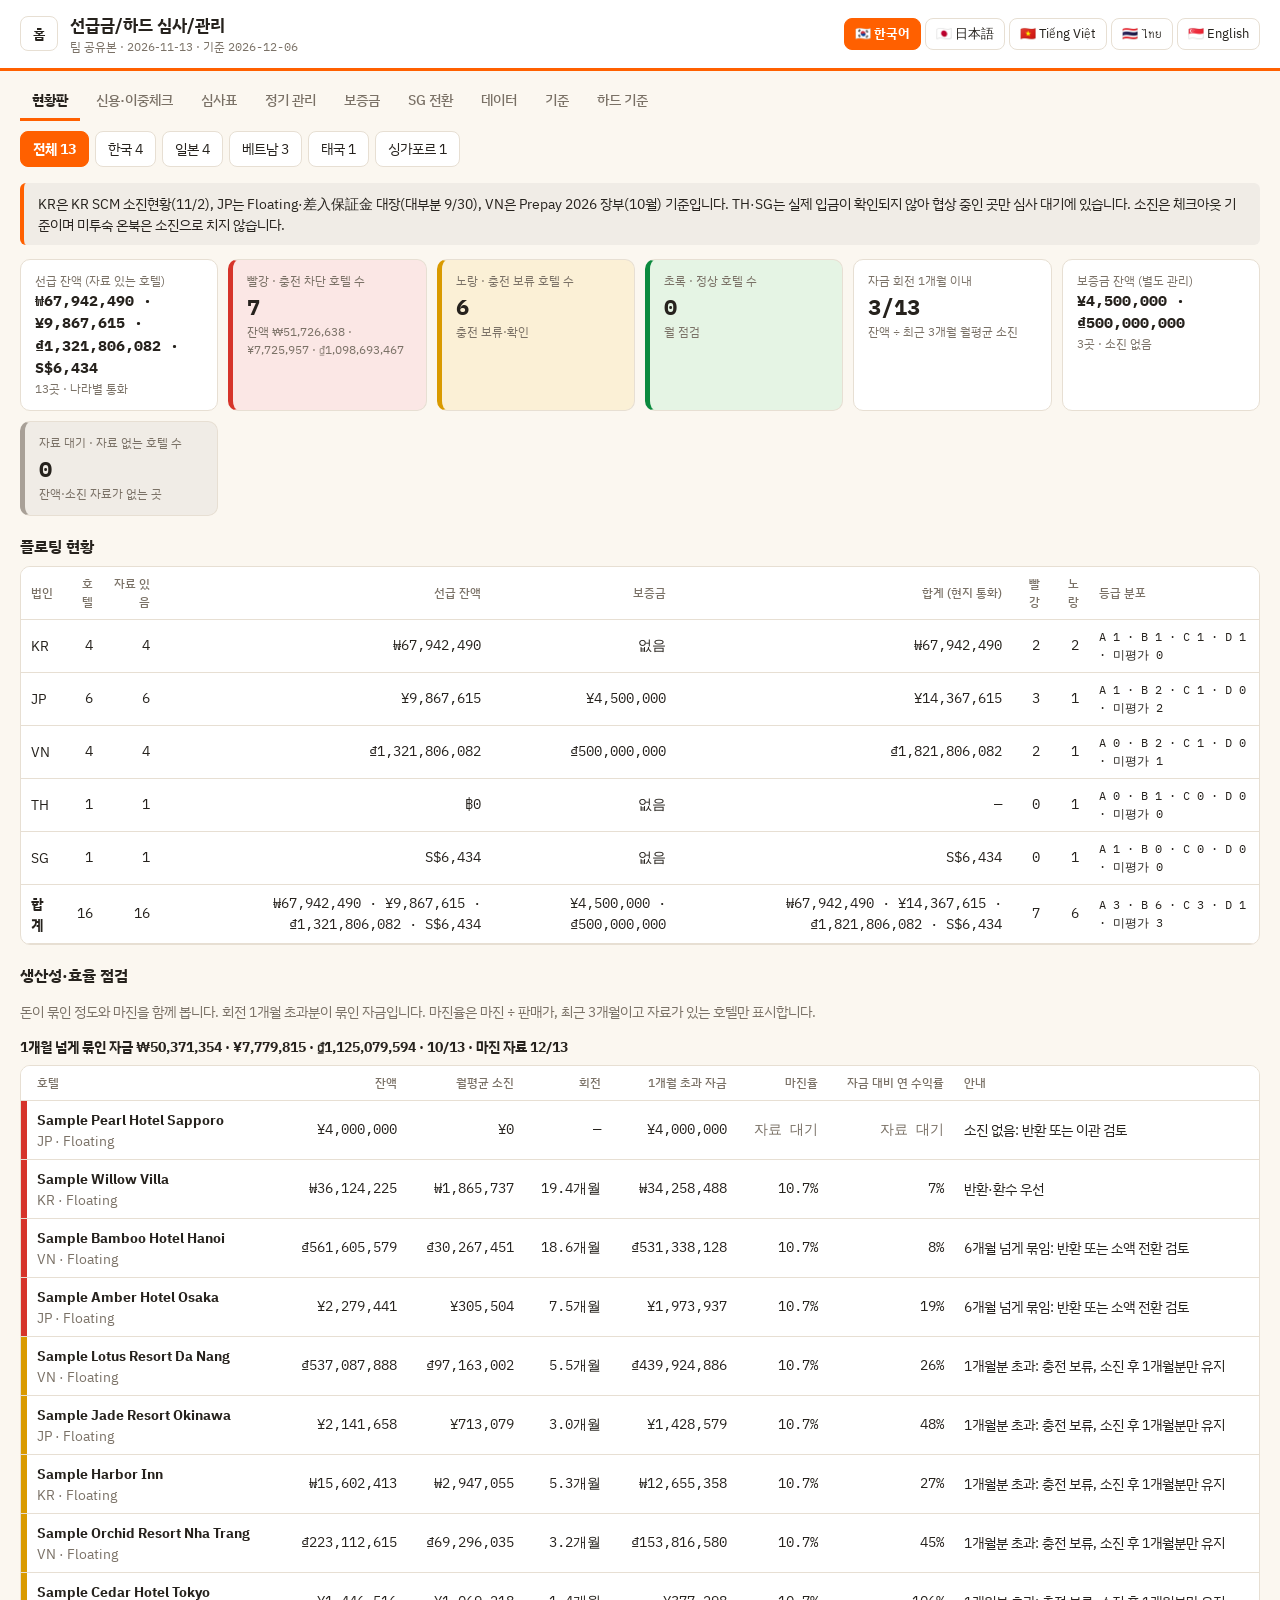
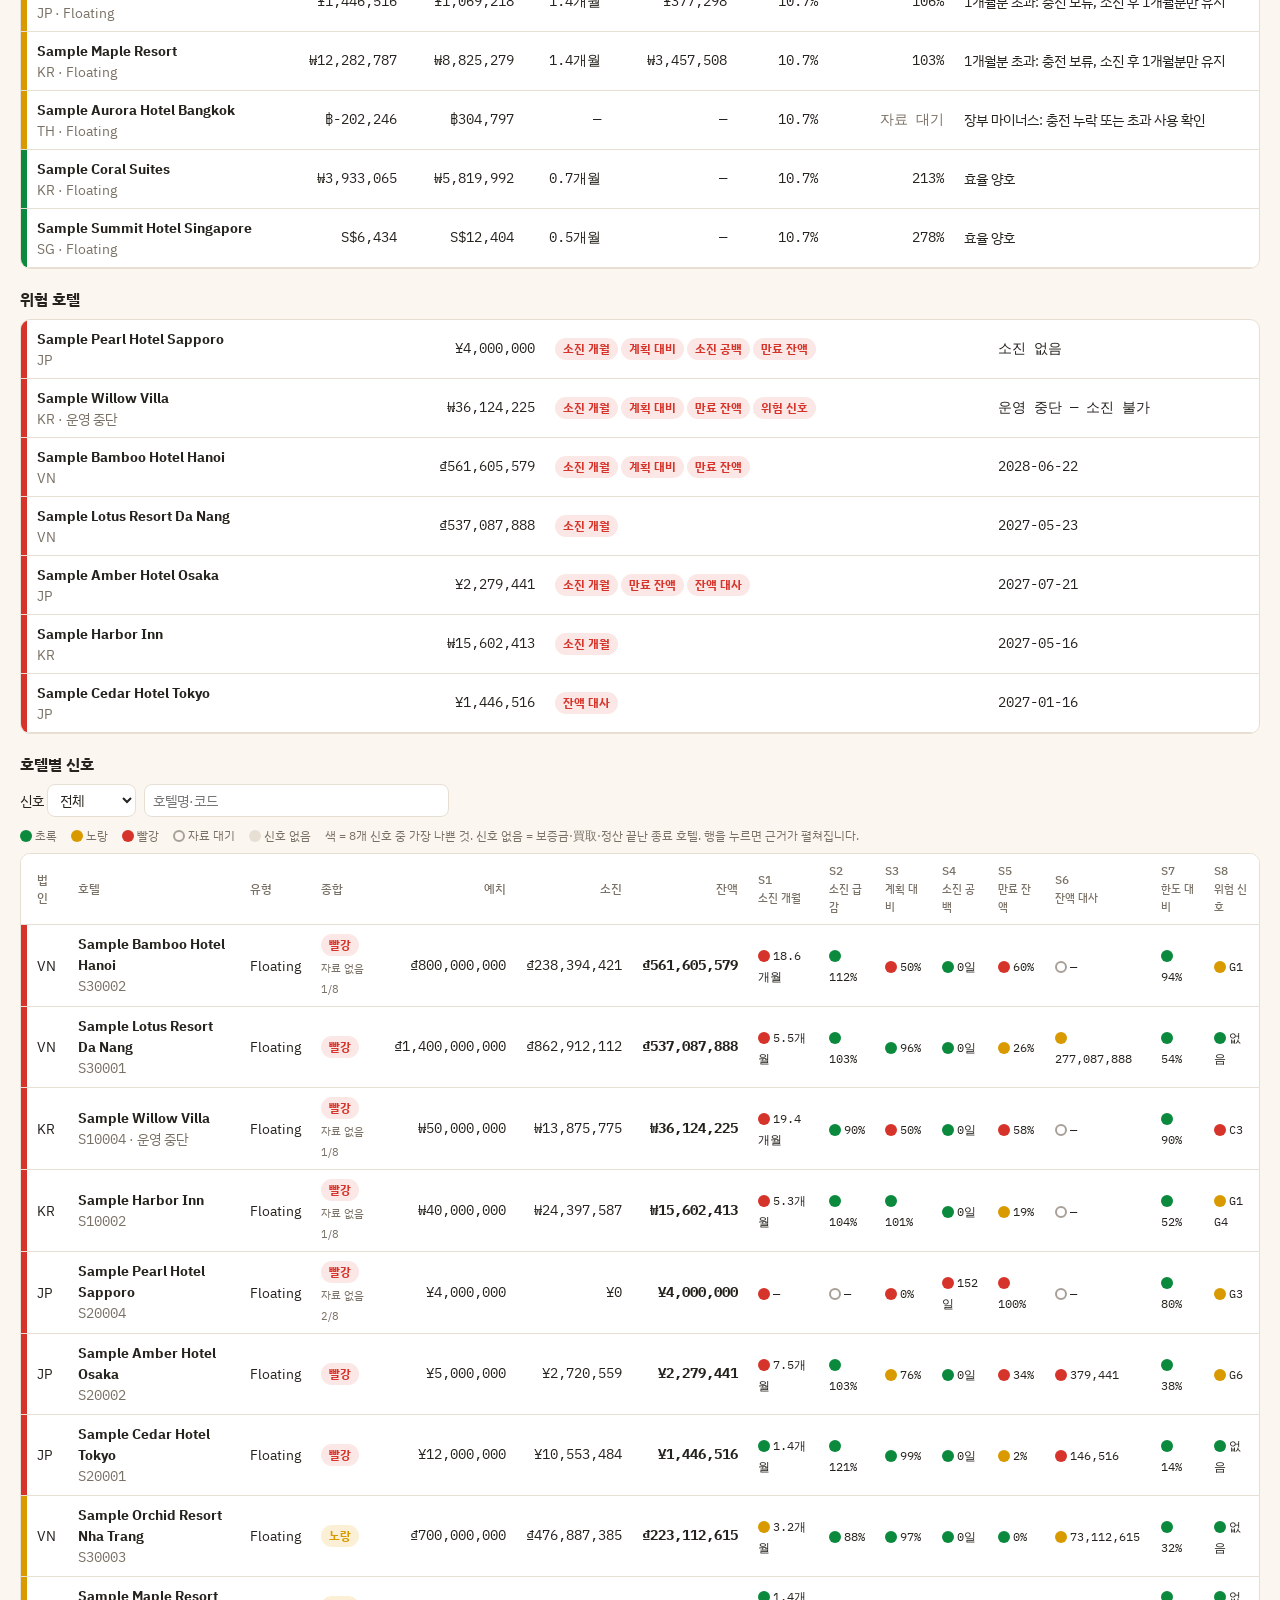
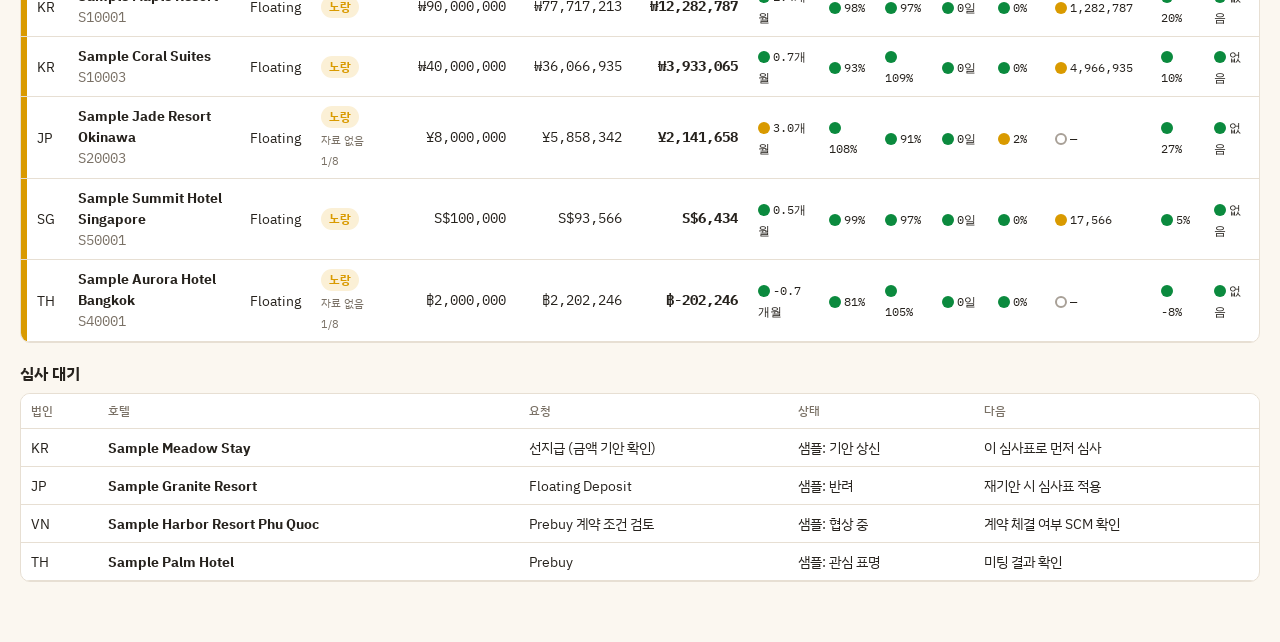
==== commit e9a37aec: "현황판 신호등 카드 제목에 뜻을 덧붙이고 카드 바탕색을 칠함 빨강·노랑·초록 카드가 색 이름만 있어 다른 담당자가 무엇을 센 숫자인지 알기 어려웠다. 제목을 "빨강 · 충전 차단 " ====
--- a/index.html
+++ b/index.html
@@ -126,6 +126,7 @@
 .rulebody h2{font-size:16px;margin:22px 0 8px}.rulebody h3{font-size:14px;margin:16px 0 6px}.rulebody p,.rulebody li{line-height:1.6;max-width:880px}.rulebody table{min-width:560px}.rulebody td,.rulebody th{vertical-align:top}
 button.pill{border:0;cursor:pointer;font:inherit}
 .hrow.detail td{cursor:default}
+.tile.bad{background:var(--bad-bg)} .tile.warn{background:var(--warn-bg)} .tile.ok{background:var(--ok-bg)} .tile.na{background:var(--na-bg)}
 </style>
 </head>
 <body>
@@ -1125,12 +1126,12 @@
   const turnOk = krw.filter(e=>e.bal<=0||(e.sig.S1.v!=null&&e.sig.S1.v<=RULE.turnMonths)).length;
   document.getElementById('tiles').innerHTML = `
    <div class="tile"><div class="k">${T('선급 잔액 (자료 있는 호텔)','Prepaid balance (hotels with data)','前払残高(データあり)')}</div><div class="v num" style="font-size:${sumK.includes('·')?'15px':''}">${sumK}</div><div class="s">${krw.length}${T('곳 · 나라별 통화','hotels · local currency','施設 · 各国通貨')}</div></div>
-   <div class="tile bad"><div class="k">${cn('bad')}</div><div class="v num">${cnt('bad')}</div><div class="s">${T('잔액','balance','残高')} ${redBal}</div></div>
-   <div class="tile warn"><div class="k">${cn('warn')}</div><div class="v num">${cnt('warn')}</div><div class="s">${T('충전 보류·확인','hold top-ups, check','追加保留・確認')}</div></div>
-   <div class="tile ok"><div class="k">${cn('ok')}</div><div class="v num">${cnt('ok')}</div><div class="s">${T('월 점검','monthly check','月次点検')}</div></div>
+   <div class="tile bad"><div class="k">${cn('bad')} · ${T('충전 차단 호텔 수','hotels blocked for top-ups','追加不可の施設数')}</div><div class="v num">${cnt('bad')}</div><div class="s">${T('잔액','balance','残高')} ${redBal}</div></div>
+   <div class="tile warn"><div class="k">${cn('warn')} · ${T('충전 보류 호텔 수','hotels on hold for top-ups','追加保留の施設数')}</div><div class="v num">${cnt('warn')}</div><div class="s">${T('충전 보류·확인','hold top-ups, check','追加保留・確認')}</div></div>
+   <div class="tile ok"><div class="k">${cn('ok')} · ${T('정상 호텔 수','healthy hotels','正常な施設数')}</div><div class="v num">${cnt('ok')}</div><div class="s">${T('월 점검','monthly check','月次点検')}</div></div>
    <div class="tile"><div class="k">${T('자금 회전 1개월 이내','Turnover within 1 month','資金回転 1か月以内')}</div><div class="v num">${turnOk}/${krw.length}</div><div class="s">${T('잔액 ÷ 최근 3개월 월평균 소진','Balance ÷ 3-mo avg usage','残高 ÷ 直近3か月平均消化')}</div></div>
    <div class="tile"><div class="k">${T('보증금 잔액 (별도 관리)','Guarantee deposits (managed separately)')}</div><div class="v num" style="font-size:${depK.includes('·')?'15px':''}">${depK}</div><div class="s">${depList.length}${T('곳 · 소진 없음','hotels · not consumed')}</div></div>
-   <div class="tile na"><div class="k">${cn('na')}</div><div class="v num">${cnt('na')}</div><div class="s">${T('잔액·소진 자료가 없는 곳','No balance or usage data')}</div></div>`;
+   <div class="tile na"><div class="k">${cn('na')} · ${T('자료 없는 호텔 수','hotels without data','データなしの施設数')}</div><div class="v num">${cnt('na')}</div><div class="s">${T('잔액·소진 자료가 없는 곳','No balance or usage data')}</div></div>`;
   // filters
   const fcol=document.getElementById('fColor');
   const keepK=fcol.value;
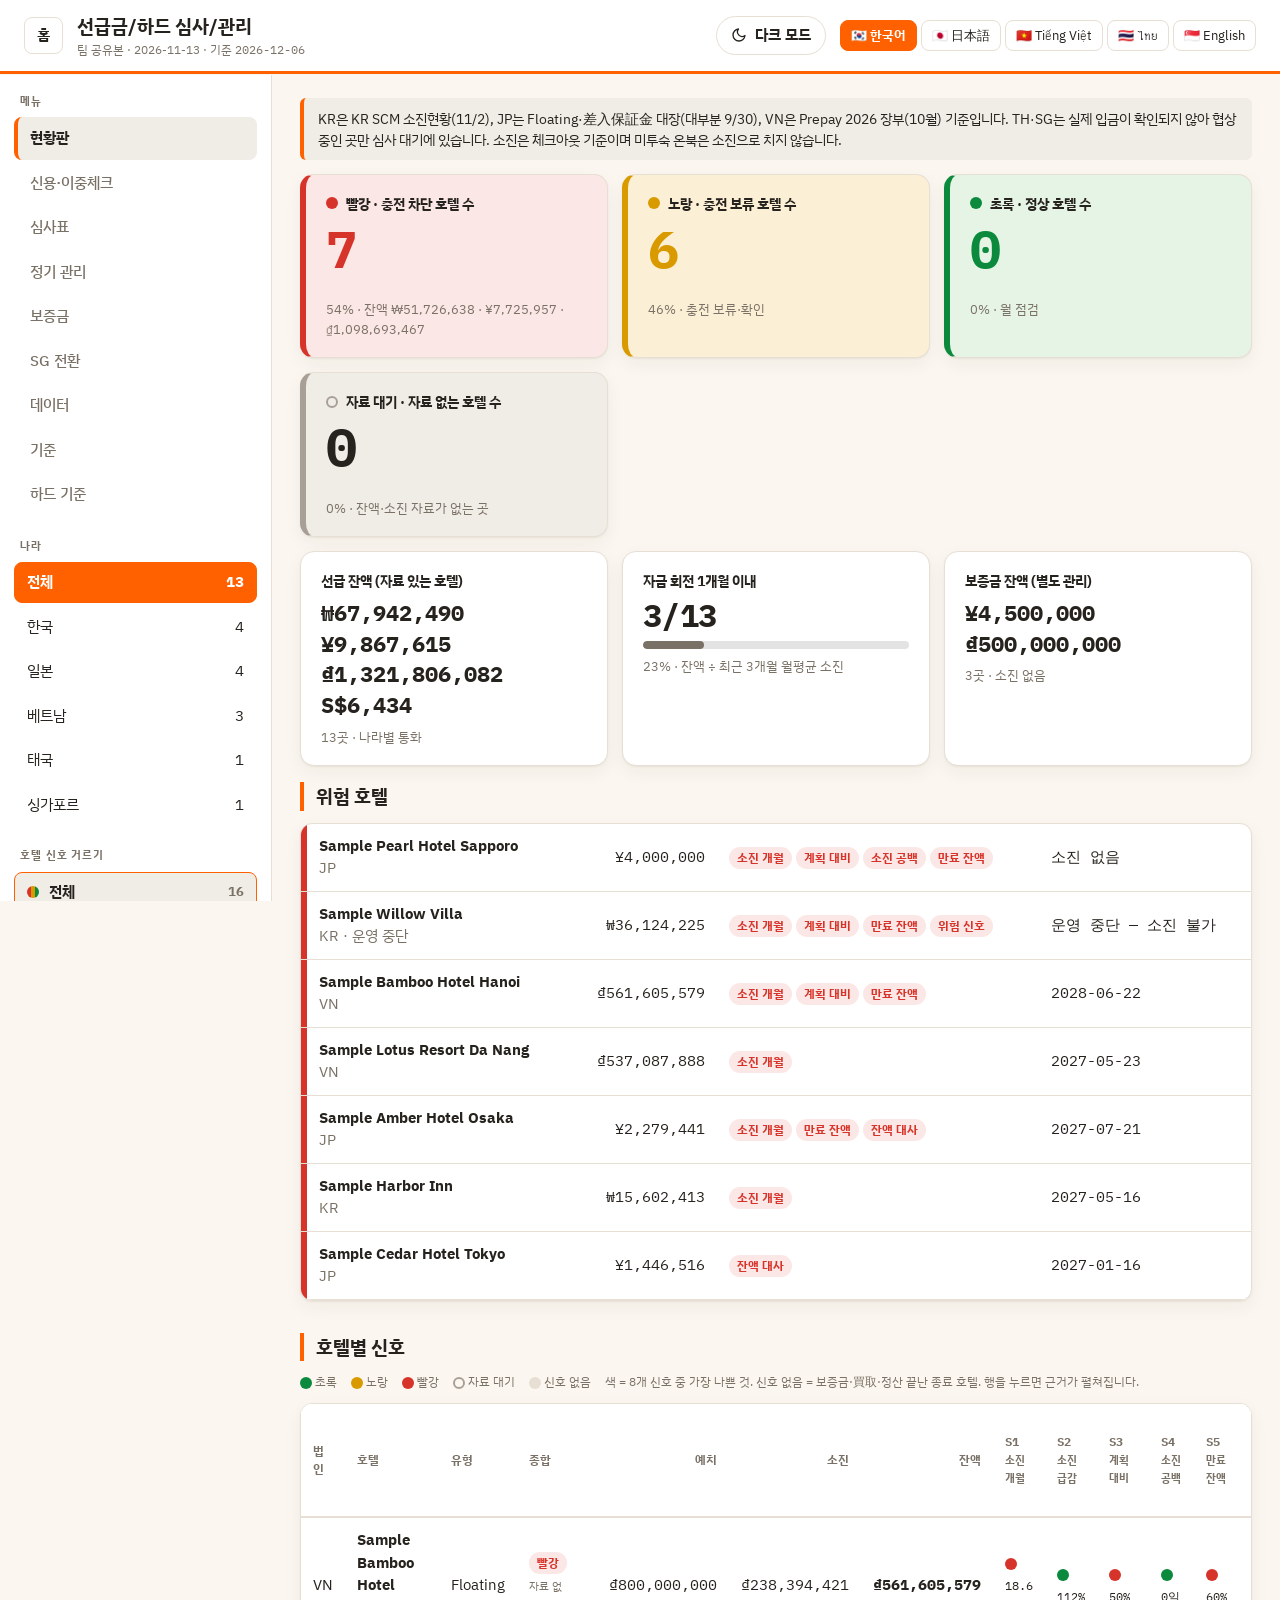
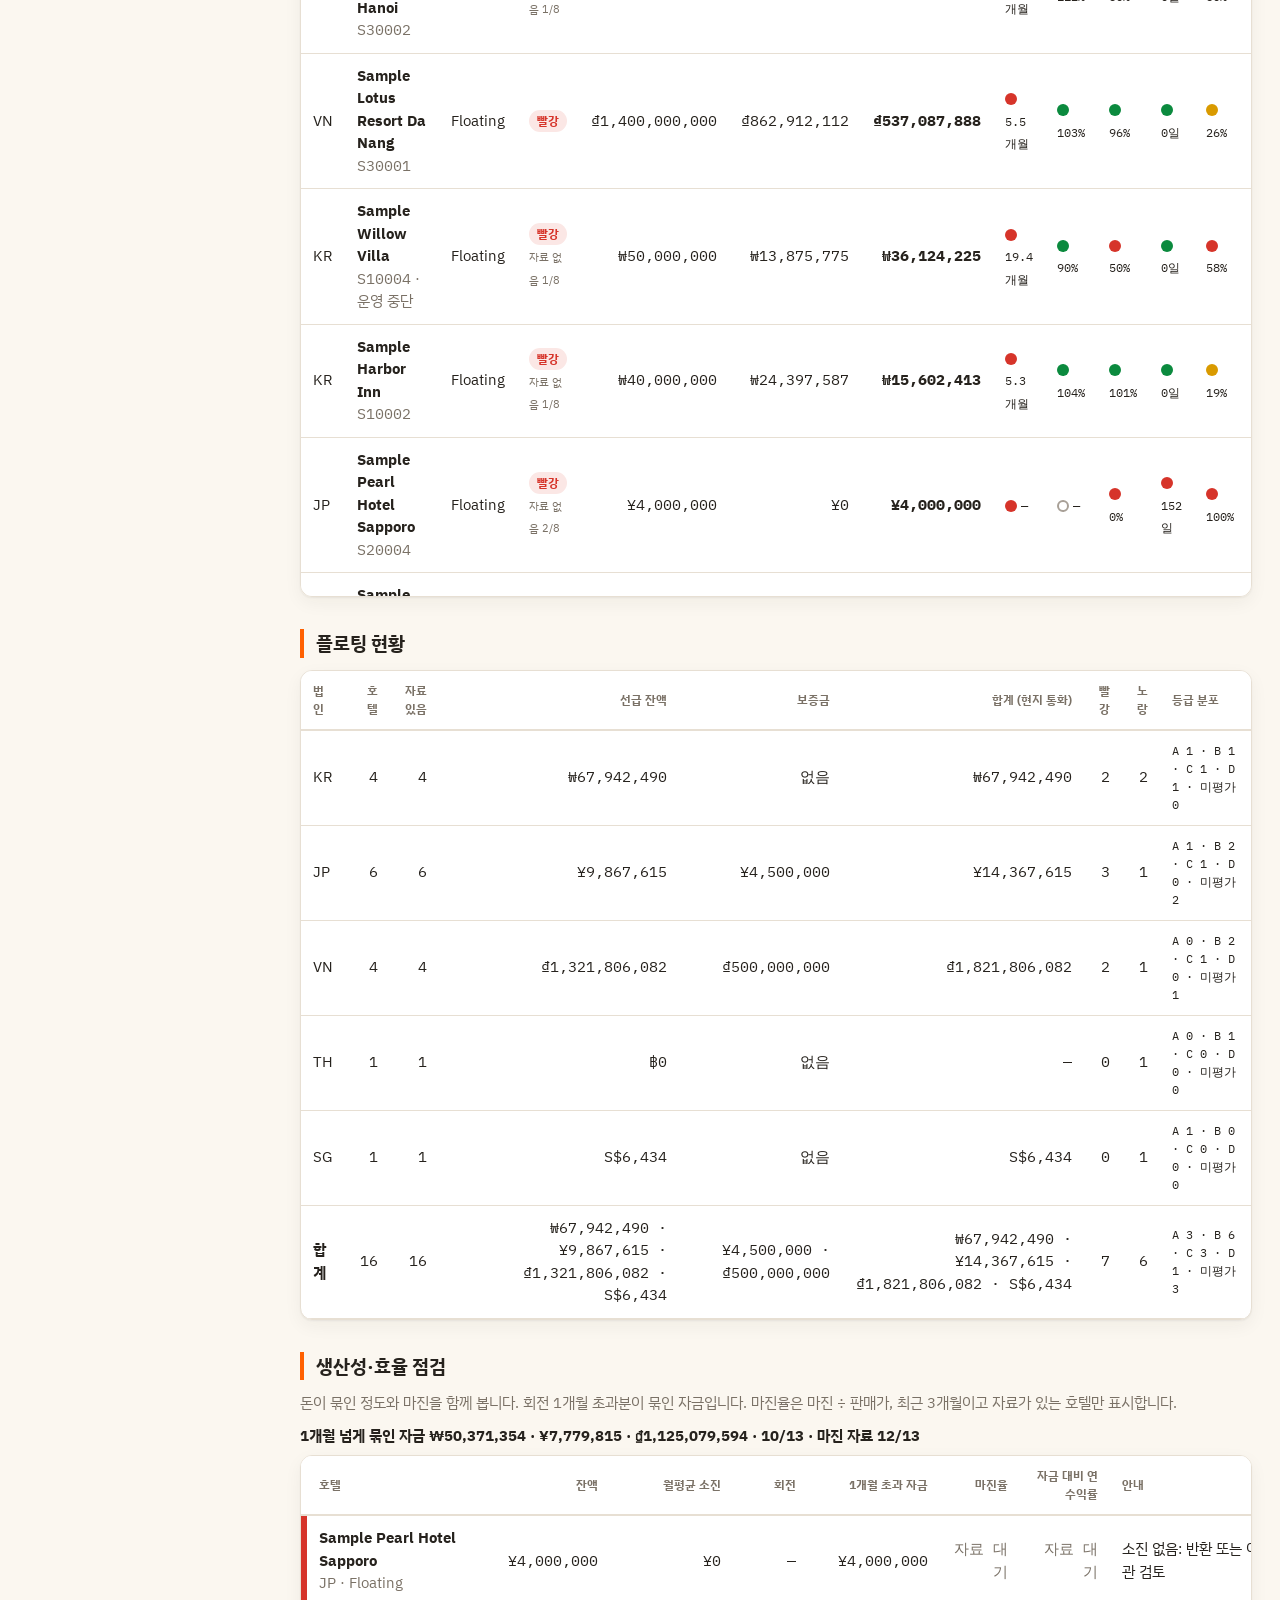
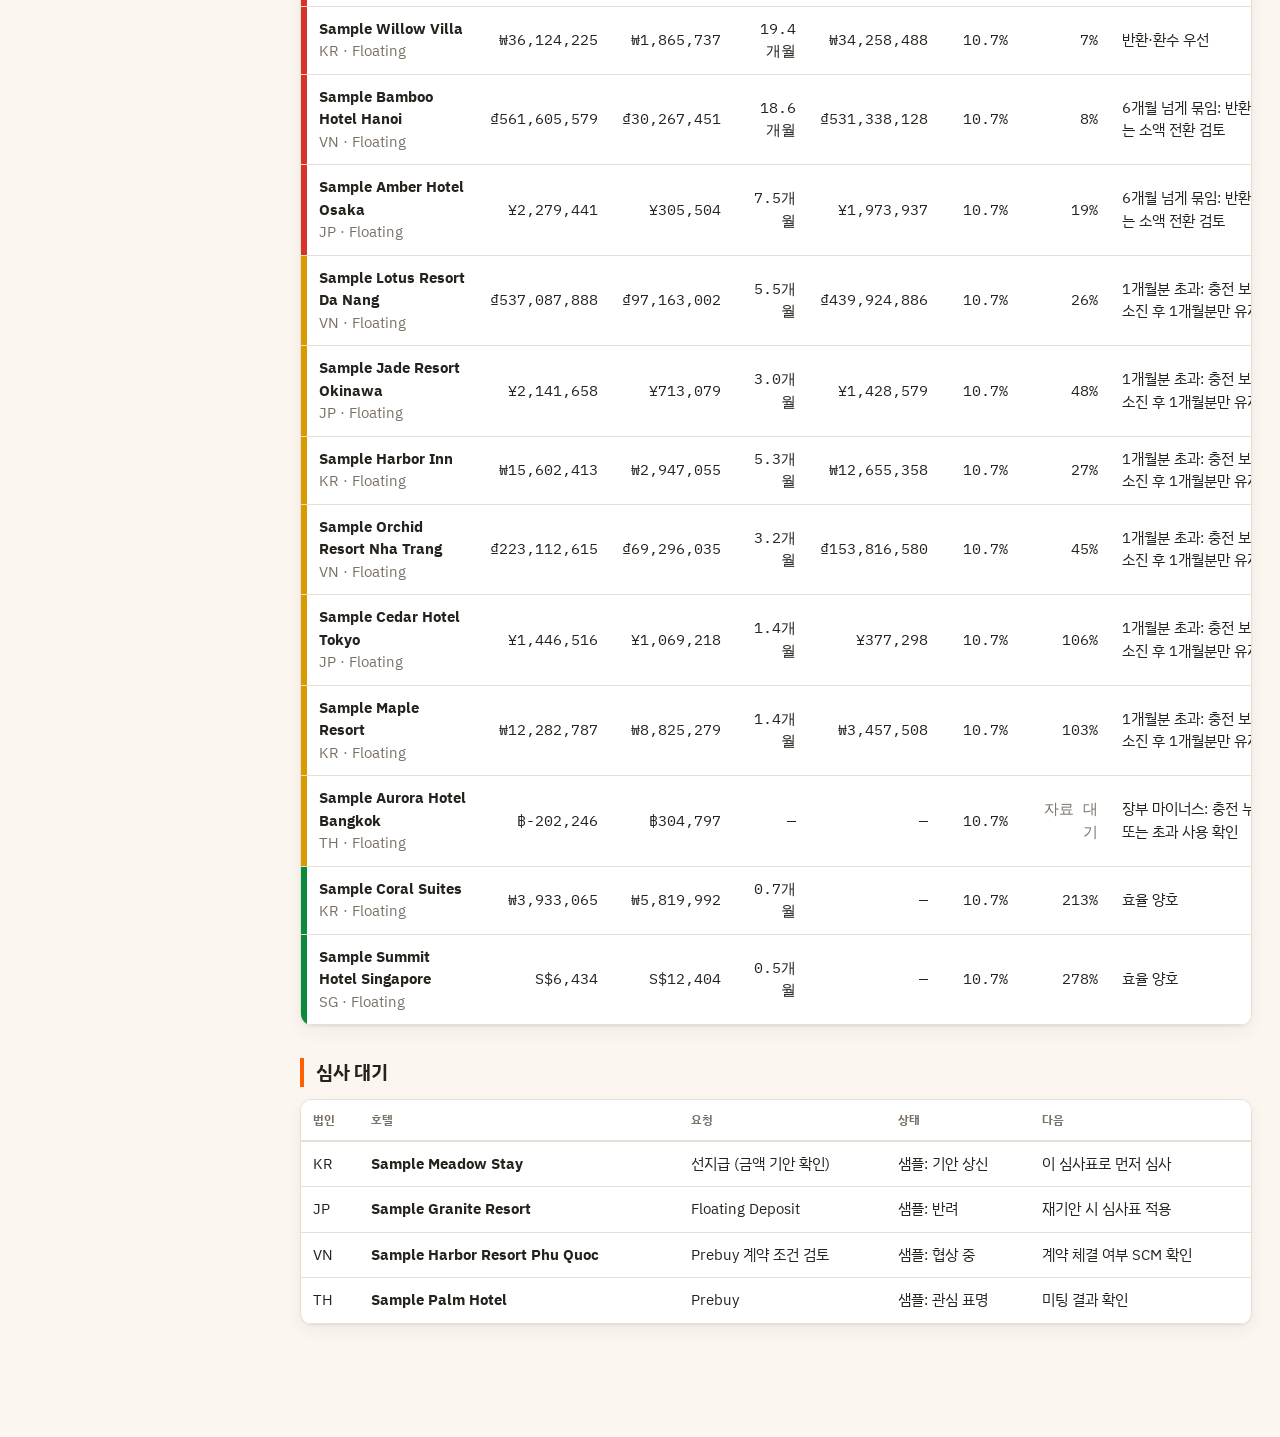
==== commit 09c9aa3a: "화면 배치를 다시 짬: 왼쪽 메뉴·필터, 큰 신호 카드, 다크/화이트 전환 현황판 카드는 큰 숫자와 비율 막대로 바꾸고 누르면 그 색만 거른다. 메뉴·나라·거르기를 왼쪽 칸으로 옮" ====
--- a/index.html
+++ b/index.html
@@ -126,8 +126,99 @@
 .rulebody h2{font-size:16px;margin:22px 0 8px}.rulebody h3{font-size:14px;margin:16px 0 6px}.rulebody p,.rulebody li{line-height:1.6;max-width:880px}.rulebody table{min-width:560px}.rulebody td,.rulebody th{vertical-align:top}
 button.pill{border:0;cursor:pointer;font:inherit}
 .hrow.detail td{cursor:default}
-.tile.bad{background:var(--bad-bg)} .tile.warn{background:var(--warn-bg)} .tile.ok{background:var(--ok-bg)} .tile.na{background:var(--na-bg)}
+/* ===== 화면 배치(조립 단계에서 대표님 스타일 뒤에 붙인다): 왼쪽 메뉴·필터, 큰 카드, 다크/화이트 ===== */
+[hidden]{display:none!important}
+:root{--shadow:0 1px 2px rgba(38,34,29,.06),0 6px 18px rgba(38,34,29,.05)}
+@media (prefers-color-scheme: dark){:root:not([data-theme="light"]){--shadow:none}}
+:root[data-theme="dark"]{--shadow:none}
+body{font-size:15px}
+
+/* 위 막대 */
+header{padding:12px 24px;gap:14px}
+header h1{font-size:19px}
+.themebtn{display:inline-flex;align-items:center;gap:8px;border-radius:999px;padding:7px 14px;font-weight:700}
+.themebtn svg{width:16px;height:16px;flex:none}
+
+/* 왼쪽 메뉴와 필터, 오른쪽 내용 */
+.shell{display:grid;grid-template-columns:272px minmax(0,1fr);align-items:start;min-height:calc(100vh - var(--hh,64px))}
+.side{position:sticky;top:var(--hh,64px);height:calc(100vh - var(--hh,64px));overflow:auto;padding:18px 14px 28px;border-right:1px solid var(--line);background:var(--surface)}
+.content{min-width:0}
+.content main{max-width:1640px;margin:0 auto;padding:24px 28px 80px}
+.sgroup{margin-bottom:22px}
+.sgroup>.sh{font-size:11px;font-weight:700;letter-spacing:.08em;color:var(--muted);margin:0 6px 8px}
+.side nav.tabs{display:flex;flex-direction:column;gap:2px;padding:0}
+.side nav.tabs button{text-align:left;border:0;border-left:4px solid transparent;border-radius:8px;padding:10px 12px;background:transparent;color:var(--muted);font-weight:500;font-size:15px}
+.side nav.tabs button:hover{background:var(--na-bg);color:var(--ink)}
+.side nav.tabs button[aria-selected="true"]{background:var(--na-bg);color:var(--ink);border-left-color:var(--accent);font-weight:700}
+.side .corpbar{display:flex;flex-direction:column;gap:4px;padding:0}
+.side .corpbar button{display:flex;justify-content:space-between;align-items:center;text-align:left;padding:8px 12px;border-radius:8px;border-color:transparent;background:transparent}
+.side .corpbar button:hover{background:var(--na-bg)}
+.side .corpbar button[aria-pressed="true"]{background:var(--accent);border-color:var(--accent);color:#fff}
+.chips{display:flex;flex-direction:column;gap:4px;margin-bottom:10px}
+.chip{display:flex;align-items:center;gap:10px;text-align:left;width:100%;padding:8px 12px;border-radius:8px;border-color:transparent;background:transparent}
+.chip:hover{background:var(--na-bg)}
+.chip .nm{flex:1}
+.chip .ct{color:var(--muted);font-size:13px}
+.chip[aria-pressed="true"]{background:var(--na-bg);border-color:var(--accent);font-weight:700}
+.dot.all{background:linear-gradient(90deg,var(--bad) 33%,var(--warn) 33% 66%,var(--ok) 66%)}
+.side .filters{display:flex;flex-direction:column;align-items:stretch;gap:10px;margin:0}
+.side .filters label{display:flex;flex-direction:column;gap:4px;font-size:12px;color:var(--muted)}
+.side .filters select,.side .filters input{width:100%;padding:8px 10px;font-size:14px}
+.side .filters button{width:100%}
+.side .filters .muted{font-size:12px}
+
+/* 큰 카드 */
+#tiles{display:block}
+.tiles{grid-template-columns:repeat(auto-fit,minmax(240px,1fr));gap:14px}
+#tiles .tiles{margin-bottom:14px}
+.tile{padding:18px 20px;border-radius:14px;box-shadow:var(--shadow);display:flex;flex-direction:column;gap:8px;min-height:148px;text-align:left;font:inherit;color:var(--ink)}
+button.tile{cursor:pointer;width:100%}
+button.tile:hover{border-color:var(--accent)}
+.tile .k{display:flex;align-items:center;gap:8px;font-size:14px;font-weight:700;color:var(--ink)}
+.tile .v{font-size:32px;line-height:1.05;font-weight:700;letter-spacing:-.02em}
+.sigtile .v{font-size:52px}
+.tile .s{font-size:13px;color:var(--muted)}
+.tile.bad{background:var(--bad-bg);border-left:6px solid var(--bad)} .tile.warn{background:var(--warn-bg);border-left:6px solid var(--warn)} .tile.ok{background:var(--ok-bg);border-left:6px solid var(--ok)} .tile.na{background:var(--na-bg);border-left:6px solid var(--na)}
+.tile.bad .v{color:var(--bad)} .tile.warn .v{color:var(--warn)} .tile.ok .v{color:var(--ok)}
+.tile .bar{height:8px;border-radius:99px;background:rgba(127,127,127,.22);overflow:hidden}
+.tile .bar i{display:block;height:100%;border-radius:99px;background:var(--muted)}
+.tile.bad .bar i{background:var(--bad)} .tile.warn .bar i{background:var(--warn)} .tile.ok .bar i{background:var(--ok)}
+.sigtile[aria-pressed="true"]{outline:3px solid var(--accent);outline-offset:2px}
+.tile .curs{display:flex;flex-direction:column;gap:2px}
+.tile .cur{font-size:22px;font-weight:700;line-height:1.3}
+
+/* 구역 */
+.panel{margin:0 0 32px}
+.panel>h2{font-size:19px;margin:0 0 12px;padding-left:12px;border-left:4px solid var(--accent)}
+.panel>.muted{margin:0 0 10px}
+.legend{margin:4px 0 12px}
+.note{font-size:14px}
+
+/* 표: 엑셀보다 읽기 편하게 */
+th,td{padding:11px 12px}
+th{font-size:12px;font-weight:700;z-index:1;border-bottom:2px solid var(--line)}
+.tablewrap{border-radius:12px;box-shadow:var(--shadow)}
+.tablewrap.tall,#v-sg .tablewrap{max-height:calc(100vh - var(--hh,64px) - 32px);overflow:auto}
+tr.hrow:hover td{background:var(--na-bg)}
+
+@media (max-width:980px){
+  .shell{grid-template-columns:1fr}
+  .side{position:static;height:auto;border-right:0;border-bottom:1px solid var(--line);padding:12px 14px}
+  header{position:static;padding:10px 14px;gap:8px}
+  header .spacer{display:none}
+  header .langs{flex:1 0 100%;flex-wrap:nowrap;overflow-x:auto}
+  header .langs button{flex:none;white-space:nowrap}
+  .sgroup{margin-bottom:12px}
+  .side nav.tabs,.side .corpbar{flex-direction:row;flex-wrap:nowrap;overflow-x:auto;gap:6px;padding-bottom:4px}
+  .side nav.tabs button,.side .corpbar button{flex:none;white-space:nowrap;border-left:0;border-bottom:3px solid transparent;border-radius:8px}
+  .side nav.tabs button[aria-selected="true"]{border-left-color:transparent;border-bottom-color:var(--accent)}
+  .chips{flex-direction:row;flex-wrap:wrap}
+  .chip{width:auto}
+  .content main{padding:16px 14px 60px}
+  .sigtile .v{font-size:44px}
+}
 </style>
+<script>try{var t=localStorage.getItem('omh_theme');if(t==='light'||t==='dark')document.documentElement.setAttribute('data-theme',t)}catch(e){}</script>
 </head>
 <body>
 <header>
@@ -820,7 +911,7 @@
 function sgViewPay() {
   const f = SGS.f.pay; const base = SGC.pay.rows.filter(r => r.cls !== 'NONE' && r.cls !== 'PRE'); const rows = sgPayRows().sort((a, b) => (b.avg || -1) - (a.avg || -1));
   const legend = '<div class="legend">' + ['A1', 'A2', 'EXC', 'TBD'].map(c => '<span><button type="button" class="pill ' + SGCLS_TONE[c] + '" data-sg="flt" data-scope="pay" data-key="cls" data-val="' + c + '" aria-pressed="' + (f.cls === c) + '" style="' + (f.cls === c ? 'outline:2px solid var(--accent)' : '') + '">' + sgE(sgClsText(c)) + ' ' + base.filter(r => r.cls === c).length + '</button></span>').join('') + '</div><p class="muted">' + sgE(sgTx(f.cls ? f.cls + 'd' : 'A1d')) + (f.cls ? '' : ' · ' + sgE(sgTx('A2d'))) + '</p>';
-  const filters = '<div class="filters">' + sgSel('pay', 'country', sgTx('country'), sgUniq(base, r => r.country).map(v => ({ v, t: v })), f.country) + sgSel('pay', 'method', sgTx('method'), sgUniq(base, r => r.method).map(v => ({ v, t: v })), f.method) + sgSel('pay', 'fill', sgTx('fill'), ['DONE', 'UNKNOWN', 'PARTIAL', 'EMPTY'].map(v => ({ v, t: sgTx('fill' + v) })), f.fill) +
+  const filters = '<div class="filters" data-side="1">' + sgSel('pay', 'country', sgTx('country'), sgUniq(base, r => r.country).map(v => ({ v, t: v })), f.country) + sgSel('pay', 'method', sgTx('method'), sgUniq(base, r => r.method).map(v => ({ v, t: v })), f.method) + sgSel('pay', 'fill', sgTx('fill'), ['DONE', 'UNKNOWN', 'PARTIAL', 'EMPTY'].map(v => ({ v, t: sgTx('fill' + v) })), f.fill) +
     '<input id="sgq-pay" data-sgf="pay.q" type="search" value="' + sgE(f.q || '') + '" placeholder="' + sgE(sgTx('search')) + '" aria-label="search"><button type="button" data-sg="reset" data-scope="pay">' + sgE(sgTx('reset')) + '</button><span class="muted">' + sgE(sgTx('payCount', { n: rows.length })) + '</span></div>';
   const size = 40; const page = rows.slice(SGS.page.pay * size, SGS.page.pay * size + size);
   const body = page.map(r => '<tr><td>' + sgE(r.country) + '</td><td>' + sgE(r.code || '—') + '</td><td><b>' + sgE(r.hotel) + '</b></td><td>' + sgE(r.entity || '—') + '</td><td>' + sgE(r.method || '—') + '</td><td>' + sgE(r.ccy || '—') + '</td><td class="r">' + sgE(sgNum(r.avg)) + '</td><td>' + (r.card === 'O' ? T('수용', 'Yes') : r.card === 'X' ? T('미수용', 'No') : r.card === '미확인' ? T('미확인', 'Unknown') : '—') + '</td><td>' + sgE(r.account || '—') + '</td><td>' + sgPill(SGCLS_TONE[r.cls], sgClsText(r.cls)) + '</td><td class="muted">' + sgE((r.note || '').slice(0, 90)) + '</td><td>' + ((r.cls === 'A1' || r.cls === 'A2') ? '<input type="checkbox" data-sg="pick" data-id="' + sgE(r.id) + '"' + (SGS.picks.has(r.id) ? ' checked' : '') + ' aria-label="pick">' : '') + '</td></tr>').join('');
@@ -849,7 +940,7 @@
 function sgViewPre() {
   const f = SGS.f.pre; const rows = sgPreRows().sort((a, b) => (b.ledger || 0) - (a.ledger || 0));
   const legend = '<div class="legend">' + ['B1', 'B2_USE', 'B2_REFUND', 'B2_TALK', 'TBD'].map(c => '<span><button type="button" class="pill ' + SGCLS_TONE[c] + '" data-sg="flt" data-scope="pre" data-key="cls" data-val="' + c + '" aria-pressed="' + (f.cls === c) + '" style="' + (f.cls === c ? 'outline:2px solid var(--accent)' : '') + '">' + sgE(sgClsText(c)) + ' ' + SGC.pre.rows.filter(r => r.cls === c).length + '</button></span>').join('') + '</div><p class="muted">' + sgE(f.cls ? sgTx(f.cls + 'd') : '') + '</p>';
-  const filters = '<div class="filters">' + sgSel('pre', 'country', sgTx('country'), sgUniq(SGC.pre.rows, r => r.country).map(v => ({ v, t: v })), f.country) + sgSel('pre', 'type', sgTx('preType'), sgUniq(SGC.pre.rows, r => r.type).map(v => ({ v, t: v })), f.type) + sgSel('pre', 'sig', sgTx('preSignal'), ['bad', 'warn', 'ok', 'na'].map(v => ({ v, t: sgTx({ ok: 'sigOk', warn: 'sigWarn', bad: 'sigBad', na: 'sigNa' }[v]) })), f.sig) +
+  const filters = '<div class="filters" data-side="1">' + sgSel('pre', 'country', sgTx('country'), sgUniq(SGC.pre.rows, r => r.country).map(v => ({ v, t: v })), f.country) + sgSel('pre', 'type', sgTx('preType'), sgUniq(SGC.pre.rows, r => r.type).map(v => ({ v, t: v })), f.type) + sgSel('pre', 'sig', sgTx('preSignal'), ['bad', 'warn', 'ok', 'na'].map(v => ({ v, t: sgTx({ ok: 'sigOk', warn: 'sigWarn', bad: 'sigBad', na: 'sigNa' }[v]) })), f.sig) +
     '<input id="sgq-pre" data-sgf="pre.q" type="search" value="' + sgE(f.q || '') + '" placeholder="' + sgE(sgTx('search')) + '" aria-label="search"><button type="button" data-sg="reset" data-scope="pre">' + sgE(sgTx('reset')) + '</button><span class="muted">' + sgE(sgTx('payCount', { n: rows.length })) + '</span></div>';
   const size = 30; const page = rows.slice(SGS.page.pre * size, SGS.page.pre * size + size);
   const body = page.map(r => '<tr class="hrow" data-sg="detail" data-id="' + sgE(r.id) + '"><td>' + sgE(r.country) + '</td><td><b>' + sgE(r.hotel) + '</b></td><td>' + sgE(r.type || '—') + '</td><td>' + sgE(r.ccy) + '</td><td class="r">' + sgE(sgNum(r.ledger)) + '</td><td class="r">' + sgE(sgNum(r.hotelBal)) + '</td><td class="r">' + (r.gap === null ? '—' : sgE(sgNum(r.gap)) + (r.recon === 'MAJOR' ? ' ' + sgPill('bad', sgPct(r.gapPct, 1)) : r.recon === 'MINOR' ? ' ' + sgPill('warn', sgPct(r.gapPct, 1)) : '')) + '</td><td class="r">' + sgE(sgNum(r.avg)) + '</td><td class="r">' + (r.cover === null ? '—' : r.cover) + '</td><td>' + (r.canUse === '가능' ? sgE(sgTx('canUseYes')) : r.canUse === '불가' ? sgE(sgTx('canUseNo')) : '—') + '</td><td class="r">' + sgE(sgNum(r.est)) + '</td><td>' + sgE(sgYN(r.transfer)) + '</td><td>' + sgE(sgYN(r.refund)) + '</td><td>' + sgPill(SGCLS_TONE[r.cls], sgClsText(r.cls)) + '</td><td>' + sgSig(r.sig.color) + '</td><td>' + (r.ceo ? sgSig(r.ceo) : '<span class="muted">—</span>') + '</td><td class="muted">' + sgE(r.asOf || '—') + '</td></tr>' + (SGS.open === r.id ? sgPreDetail(r) : '')).join('');
@@ -908,12 +999,21 @@
 }
 
 /* ---------- 틀 ---------- */
+/** 왼쪽 칸(#sgSide, 화면 배치가 만든다)이 있으면 거르기 줄을 그리로 옮긴다. 없으면 표 위에 그대로 둔다. */
+function sgMoveFilters(root) {
+  const slot = document.getElementById('sgSide');
+  if (!slot || typeof slot.replaceChildren !== 'function' || typeof root.querySelector !== 'function') return;
+  const f = root.querySelector('.filters[data-side]');
+  if (f) slot.replaceChildren(f); else slot.replaceChildren();
+  if (!slot._sgWired) { slot._sgWired = true; slot.addEventListener('click', sgOnClick); slot.addEventListener('input', sgOnInput); slot.addEventListener('change', sgOnChange); }
+}
 function renderSG() {
   const root = document.getElementById('v-sg'); if (!root) return;
   const tab = document.querySelector('nav.tabs button[data-v="sg"]'); if (tab) tab.textContent = T('SG 전환', 'SG transition', 'SG移行');
   sgCompute();
   const body = SGS.view === 'pre' ? sgViewPre() : SGS.view === 'ap' ? sgViewAp() : SGS.view === 'col' ? sgViewCol() : sgViewPay();
   root.innerHTML = sgHeadNote() + sgTiles() + sgSubnav() + body;
+  sgMoveFilters(root);
   if (SGS.focus) { const el = document.getElementById(SGS.focus.id); if (el) { el.focus(); try { el.setSelectionRange(SGS.focus.pos, SGS.focus.pos); } catch (e) { /* 글 칸이 아님 */ } } SGS.focus = null; }
 }
 function sgSavePicks() { try { localStorage.setItem(SGPICK_KEY, JSON.stringify([...SGS.picks])); } catch (e) { /* 저장소를 못 쓰는 환경 */ } }
@@ -933,9 +1033,7 @@
   };
   rd.readAsText(file, 'utf-8');
 }
-(function sgWire() {
-  const root = document.getElementById('v-sg'); if (!root) return;
-  root.addEventListener('click', e => {
+function sgOnClick(e) {
     const a = e.target.closest('[data-sg]'); if (!a || a.dataset.sg === 'file') return; const act = a.dataset.sg;
     if (act === 'view') { SGS.view = a.dataset.v; return renderSG(); }
     if (act === 'flt') { const f = SGS.f[a.dataset.scope]; f[a.dataset.key] = f[a.dataset.key] === a.dataset.val ? '' : a.dataset.val; SGS.page[a.dataset.scope] = 0; return renderSG(); }
@@ -950,9 +1048,12 @@
     if (act === 'apcopy') return copyText(document.getElementById('sgaptext').textContent);
     if (act === 'sev') { SGS.sev = SGS.sev === a.dataset.v ? '' : a.dataset.v; SGS.page.iss = 0; return renderSG(); }
     if (act === 'seed') { SGDATA = JSON.parse(JSON.stringify(SGDATA0)); SGS.msg = T('처음 자료로 되돌렸습니다', 'Restored original data'); return renderSG(); }
-  });
-  root.addEventListener('input', e => { const el = e.target; const key = el.dataset && el.dataset.sgf; if (!key || el.tagName === 'SELECT') return; const [scope, k] = key.split('.'); SGS.f[scope][k] = el.value; SGS.page[scope] = 0; SGS.focus = { id: el.id, pos: el.selectionStart }; renderSG(); });
-  root.addEventListener('change', e => { const el = e.target; if (el.dataset && el.dataset.sg === 'file') { const f = el.files[0]; if (f) sgLoadFile(el.dataset.k, f); return; } const key = el.dataset && el.dataset.sgf; if (!key || el.tagName !== 'SELECT') return; const [scope, k] = key.split('.'); SGS.f[scope][k] = el.value; SGS.page[scope] = 0; renderSG(); });
+}
+function sgOnInput(e) { const el = e.target; const key = el.dataset && el.dataset.sgf; if (!key || el.tagName === 'SELECT') return; const [scope, k] = key.split('.'); SGS.f[scope][k] = el.value; SGS.page[scope] = 0; SGS.focus = { id: el.id, pos: el.selectionStart }; renderSG(); }
+function sgOnChange(e) { const el = e.target; if (el.dataset && el.dataset.sg === 'file') { const f = el.files[0]; if (f) sgLoadFile(el.dataset.k, f); return; } const key = el.dataset && el.dataset.sgf; if (!key || el.tagName !== 'SELECT') return; const [scope, k] = key.split('.'); SGS.f[scope][k] = el.value; SGS.page[scope] = 0; renderSG(); }
+(function sgWire() {
+  const root = document.getElementById('v-sg'); if (!root) return;
+  root.addEventListener('click', sgOnClick); root.addEventListener('input', sgOnInput); root.addEventListener('change', sgOnChange);
 })();
 
 </script>
@@ -1124,14 +1225,25 @@
   const cnt = c=>evs.filter(e=>e.color===c).length;
   const redBal = showCur(sumCur(krw.filter(e=>e.color==='bad'),pos));
   const turnOk = krw.filter(e=>e.bal<=0||(e.sig.S1.v!=null&&e.sig.S1.v<=RULE.turnMonths)).length;
+  const sigTot = cnt('bad')+cnt('warn')+cnt('ok')+cnt('na');
+  const share = c => sigTot ? Math.round(cnt(c)/sigTot*100) : 0;
+  const lines = s => String(s).split(' · ').map(x=>`<div class="cur num">${x}</div>`).join('');
+  const fSel = document.getElementById('fColor').value;
+  const sigTile = (c,ko,en,ja,sub) => `<button type="button" class="tile sigtile ${c}" data-sigf="${c}" aria-pressed="${fSel===c}"><div class="k"><span class="dot ${c}"></span>${cn(c)} · ${T(ko,en,ja)}</div><div class="v num">${cnt(c)}</div><div class="bar"><i style="width:${share(c)}%"></i></div><div class="s">${share(c)}% · ${sub}</div></button>`;
+  const turnPct = krw.length ? Math.round(turnOk/krw.length*100) : 0;
+  document.getElementById('tiles').dataset.cnt = JSON.stringify({all:evs.length,bad:cnt('bad'),warn:cnt('warn'),ok:cnt('ok'),na:cnt('na'),off:evs.filter(e=>e.color==='off').length});
   document.getElementById('tiles').innerHTML = `
-   <div class="tile"><div class="k">${T('선급 잔액 (자료 있는 호텔)','Prepaid balance (hotels with data)','前払残高(データあり)')}</div><div class="v num" style="font-size:${sumK.includes('·')?'15px':''}">${sumK}</div><div class="s">${krw.length}${T('곳 · 나라별 통화','hotels · local currency','施設 · 各国通貨')}</div></div>
-   <div class="tile bad"><div class="k">${cn('bad')} · ${T('충전 차단 호텔 수','hotels blocked for top-ups','追加不可の施設数')}</div><div class="v num">${cnt('bad')}</div><div class="s">${T('잔액','balance','残高')} ${redBal}</div></div>
-   <div class="tile warn"><div class="k">${cn('warn')} · ${T('충전 보류 호텔 수','hotels on hold for top-ups','追加保留の施設数')}</div><div class="v num">${cnt('warn')}</div><div class="s">${T('충전 보류·확인','hold top-ups, check','追加保留・確認')}</div></div>
-   <div class="tile ok"><div class="k">${cn('ok')} · ${T('정상 호텔 수','healthy hotels','正常な施設数')}</div><div class="v num">${cnt('ok')}</div><div class="s">${T('월 점검','monthly check','月次点検')}</div></div>
-   <div class="tile"><div class="k">${T('자금 회전 1개월 이내','Turnover within 1 month','資金回転 1か月以内')}</div><div class="v num">${turnOk}/${krw.length}</div><div class="s">${T('잔액 ÷ 최근 3개월 월평균 소진','Balance ÷ 3-mo avg usage','残高 ÷ 直近3か月平均消化')}</div></div>
-   <div class="tile"><div class="k">${T('보증금 잔액 (별도 관리)','Guarantee deposits (managed separately)')}</div><div class="v num" style="font-size:${depK.includes('·')?'15px':''}">${depK}</div><div class="s">${depList.length}${T('곳 · 소진 없음','hotels · not consumed')}</div></div>
-   <div class="tile na"><div class="k">${cn('na')} · ${T('자료 없는 호텔 수','hotels without data','データなしの施設数')}</div><div class="v num">${cnt('na')}</div><div class="s">${T('잔액·소진 자료가 없는 곳','No balance or usage data')}</div></div>`;
+   <div class="tiles">
+    ${sigTile('bad','충전 차단 호텔 수','hotels blocked for top-ups','追加不可の施設数',`${T('잔액','balance','残高')} ${redBal}`)}
+    ${sigTile('warn','충전 보류 호텔 수','hotels on hold for top-ups','追加保留の施設数',T('충전 보류·확인','hold top-ups, check','追加保留・確認'))}
+    ${sigTile('ok','정상 호텔 수','healthy hotels','正常な施設数',T('월 점검','monthly check','月次点検'))}
+    ${sigTile('na','자료 없는 호텔 수','hotels without data','データなしの施設数',T('잔액·소진 자료가 없는 곳','No balance or usage data'))}
+   </div>
+   <div class="tiles">
+    <div class="tile"><div class="k">${T('선급 잔액 (자료 있는 호텔)','Prepaid balance (hotels with data)','前払残高(データあり)')}</div><div class="curs">${lines(sumK)}</div><div class="s">${krw.length}${T('곳 · 나라별 통화','hotels · local currency','施設 · 各国通貨')}</div></div>
+    <div class="tile"><div class="k">${T('자금 회전 1개월 이내','Turnover within 1 month','資金回転 1か月以内')}</div><div class="v num">${turnOk}/${krw.length}</div><div class="bar"><i style="width:${turnPct}%"></i></div><div class="s">${turnPct}% · ${T('잔액 ÷ 최근 3개월 월평균 소진','Balance ÷ 3-mo avg usage','残高 ÷ 直近3か月平均消化')}</div></div>
+    <div class="tile"><div class="k">${T('보증금 잔액 (별도 관리)','Guarantee deposits (managed separately)')}</div><div class="curs">${lines(depK)}</div><div class="s">${depList.length}${T('곳 · 소진 없음','hotels · not consumed')}</div></div>
+   </div>`;
   // filters
   const fcol=document.getElementById('fColor');
   const keepK=fcol.value;
@@ -1725,5 +1837,104 @@
 window.addEventListener('hashchange',()=>{const h=(location.hash||'').slice(1);if(['board','credit','check','monitor','deposit','sg','data','rule','hard'].includes(h))show(h)});
 applyLang();
 </script>
+<script>
+/* 화면 배치: 왼쪽에 메뉴·나라·필터를 두고, 위 막대에 다크/화이트 단추를 더한다.
+   대표님 스크립트가 끝난 뒤 실려, 이미 있는 요소(nav.tabs, #corpBar, #fColor, #fText, main)를 옮기기만 한다.
+   요소를 새로 만들어 바꾸지 않으므로 대표님 쪽 id와 이벤트는 그대로 동작한다. */
+(function () {
+  'use strict';
+  if (window.__omhLayout) return; window.__omhLayout = true;
+  const q = (s, r) => (r || document).querySelector(s), qa = (s, r) => Array.from((r || document).querySelectorAll(s));
+  const el = (t, c) => { const e = document.createElement(t); if (c) e.className = c; return e; };
+  const tx = (ko, en, ja) => (typeof T === 'function' ? T(ko, en, ja) : ko);
+  const header = q('header'), nav = q('nav.tabs'), corp = q('#corpBar'), main = q('main');
+  if (!header || !nav || !corp || !main) return;
+  const root = document.documentElement;
+
+  /* ---------- 다크 / 화이트 ---------- */
+  const isDark = () => { const a = root.getAttribute('data-theme'); if (a) return a === 'dark'; try { return matchMedia('(prefers-color-scheme: dark)').matches; } catch (e) { return false; } };
+  const ICON = {
+    sun: '<svg viewBox="0 0 24 24" fill="none" stroke="currentColor" stroke-width="2" stroke-linecap="round" aria-hidden="true"><circle cx="12" cy="12" r="4"/><path d="M12 2v2M12 20v2M4.9 4.9l1.4 1.4M17.7 17.7l1.4 1.4M2 12h2M20 12h2M4.9 19.1l1.4-1.4M17.7 6.3l1.4-1.4"/></svg>',
+    moon: '<svg viewBox="0 0 24 24" fill="none" stroke="currentColor" stroke-width="2" stroke-linecap="round" stroke-linejoin="round" aria-hidden="true"><path d="M21 12.8A9 9 0 1 1 11.2 3a7 7 0 0 0 9.8 9.8z"/></svg>'
+  };
+  const themeBtn = el('button', 'themebtn'); themeBtn.type = 'button'; themeBtn.id = 'themeBtn';
+  function paintTheme() {
+    const d = isDark(); themeBtn.setAttribute('aria-pressed', String(d));
+    themeBtn.innerHTML = (d ? ICON.sun : ICON.moon) + '<span>' + (d ? tx('화이트 모드', 'Light mode', 'ライトモード') : tx('다크 모드', 'Dark mode', 'ダークモード')) + '</span>';
+    themeBtn.title = d ? tx('화이트 모드로 바꿉니다', 'Switch to light mode', 'ライトモードに切り替え') : tx('다크 모드로 바꿉니다', 'Switch to dark mode', 'ダークモードに切り替え');
+  }
+  themeBtn.addEventListener('click', () => {
+    const next = isDark() ? 'light' : 'dark'; root.setAttribute('data-theme', next);
+    try { localStorage.setItem('omh_theme', next); } catch (e) { /* 저장소를 못 쓰는 환경 */ }
+    paintTheme();
+  });
+  header.insertBefore(themeBtn, q('#lang') || null);
+
+  /* ---------- 왼쪽 칸 ---------- */
+  const shell = el('div', 'shell'), side = el('aside', 'side'), content = el('div', 'content');
+  side.setAttribute('aria-label', 'menu and filters');
+  nav.parentNode.insertBefore(shell, nav);
+  const groups = [];
+  const group = (id, label) => { const g = el('div', 'sgroup'); g.id = id; const h = el('div', 'sh'); g.appendChild(h); g._h = h; g._l = label; groups.push(g); side.appendChild(g); return g; };
+  const gMenu = group('sideMenu', () => tx('메뉴', 'MENU', 'メニュー')); gMenu.appendChild(nav); nav.setAttribute('aria-orientation', 'vertical');
+  const gCorp = group('sideCorp', () => tx('나라', 'COUNTRY', '国')); gCorp.appendChild(corp);
+  const gBoard = group('sideBoard', () => tx('호텔 신호 거르기', 'HOTEL SIGNALS', 'ホテルのシグナル')); gBoard.hidden = true;
+  const gSg = group('sideSg', () => tx('SG 전환 거르기', 'SG FILTERS', 'SGの絞り込み')); gSg.hidden = true;
+  const sgSlot = el('div'); sgSlot.id = 'sgSide'; gSg.appendChild(sgSlot);
+  shell.appendChild(side); shell.appendChild(content); content.appendChild(main);
+
+  /* ---------- 현황판: 신호 칩과 검색을 왼쪽으로, 구역을 카드로 묶어 순서를 바꾼다 ---------- */
+  const fColor = q('#fColor'), fText = q('#fText'), vb = q('#v-board');
+  const chips = el('div', 'chips'); chips.id = 'sigChips'; gBoard.appendChild(chips);
+  const bf = q('.filters', vb);
+  if (bf) { gBoard.appendChild(bf); if (fColor && fColor.closest('label')) fColor.closest('label').hidden = true; }
+  function setSignal(v) { if (!fColor) return; fColor.value = v; fColor.dispatchEvent(new Event('input', { bubbles: true })); }
+  function paintChips() {
+    if (!fColor) return; let cnt = {}; try { cnt = JSON.parse((q('#tiles') || { dataset: {} }).dataset.cnt || '{}'); } catch (e) { cnt = {}; }
+    chips.textContent = '';
+    qa('option', fColor).forEach(o => {
+      const b = el('button', 'chip'); b.type = 'button'; b.dataset.sigv = o.value; b.setAttribute('aria-pressed', String(fColor.value === o.value));
+      const d = el('span', 'dot ' + (o.value || 'all')); const n = el('span', 'nm'); n.textContent = o.textContent; const c = el('span', 'ct num'); const k = o.value || 'all'; c.textContent = cnt[k] === undefined ? '' : String(cnt[k]);
+      b.appendChild(d); b.appendChild(n); b.appendChild(c); chips.appendChild(b);
+    });
+  }
+  if (vb) {
+    const map = {};
+    qa(':scope > h2', vb).forEach(h => {
+      const p = el('section', 'panel'); p.dataset.k = h.dataset.i || ''; h.parentNode.insertBefore(p, h);
+      let n = h; while (n && !(n !== h && n.tagName === 'H2')) { const nx = n.nextSibling; p.appendChild(n); n = nx; }
+      map[p.dataset.k] = p;
+    });
+    ['riskH', 'listH', 'floatH', 'prodH', 'pendingH'].forEach(k => { if (map[k]) vb.appendChild(map[k]); });
+    const tw = q('#hotelTable'); if (tw && tw.parentNode) tw.parentNode.classList.add('tall');
+  }
+
+  /* ---------- 이벤트: 칩, 신호 카드 ---------- */
+  document.addEventListener('click', e => {
+    const chip = e.target.closest && e.target.closest('.chip[data-sigv]'); if (chip) { setSignal(chip.dataset.sigv); return; }
+    const tile = e.target.closest && e.target.closest('[data-sigf]'); if (tile && fColor) { setSignal(fColor.value === tile.dataset.sigf ? '' : tile.dataset.sigf); }
+  });
+
+  /* ---------- 동기화: 지금 탭에 맞는 필터만 보이게, 글을 현재 언어로 ---------- */
+  function activeView() { const s = q('section.view.on', main); return s ? s.id.replace(/^v-/, '') : 'board'; }
+  function sync() {
+    const v = activeView(); gBoard.hidden = v !== 'board'; gSg.hidden = v !== 'sg' || !sgSlot.childElementCount;
+    groups.forEach(g => { g._h.textContent = g._l(); }); paintTheme(); paintChips();
+  }
+  qa('section.view', main).forEach(s => new MutationObserver(sync).observe(s, { attributes: true, attributeFilter: ['class'] }));
+  new MutationObserver(sync).observe(sgSlot, { childList: true });
+  const tiles = q('#tiles'); if (tiles) new MutationObserver(sync).observe(tiles, { childList: true });
+  new MutationObserver(sync).observe(corp, { childList: true });
+
+  /* ---------- 위 막대 높이(왼쪽 칸이 막대 아래에 붙도록) ---------- */
+  function measure() { root.style.setProperty('--hh', header.offsetHeight + 'px'); }
+  measure(); window.addEventListener('resize', measure);
+  if (typeof ResizeObserver === 'function') new ResizeObserver(measure).observe(header);
+  /* SG 탭은 대표님 스크립트가 처음 그릴 때 왼쪽 칸이 아직 없었으므로, 칸을 만든 뒤 한 번 더 그려 거르기 줄을 옮긴다 */
+  if (typeof renderSG === 'function') renderSG();
+  sync();
+})();
+
+</script>
 </body>
 </html>
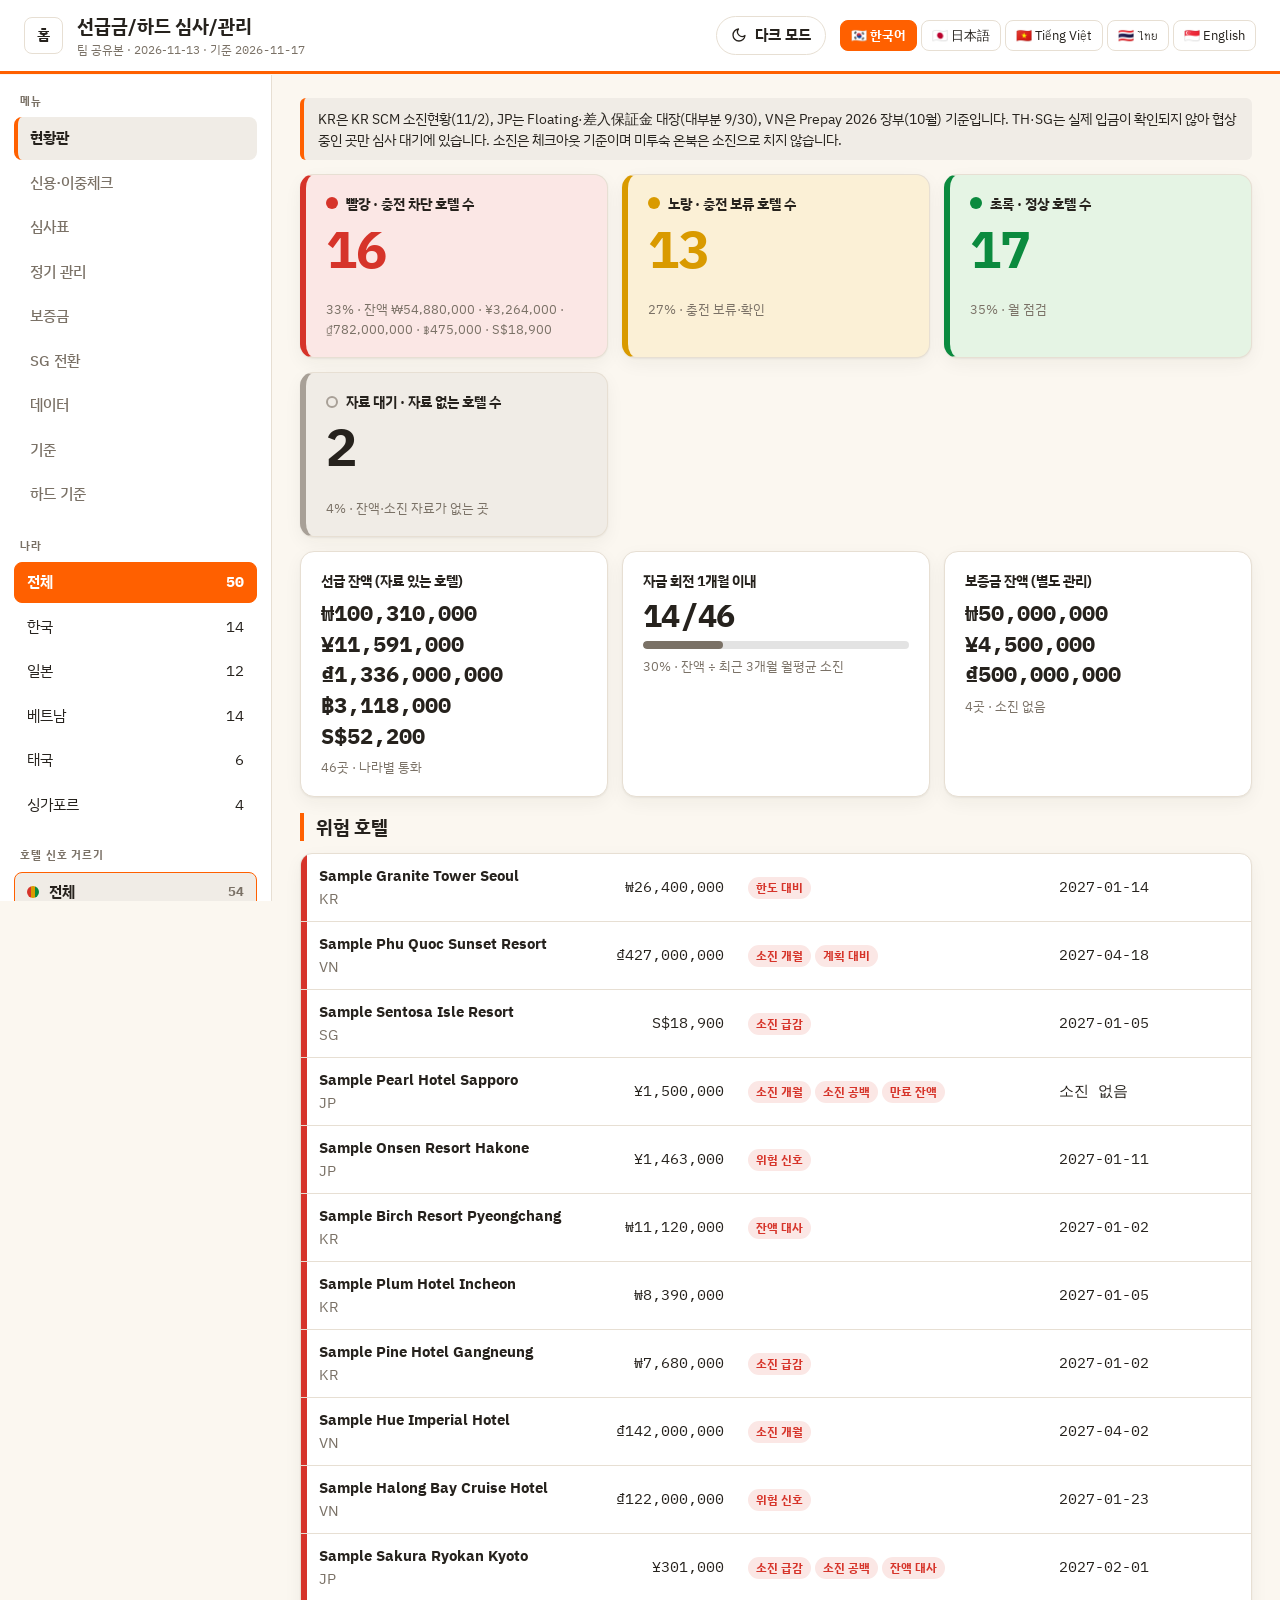
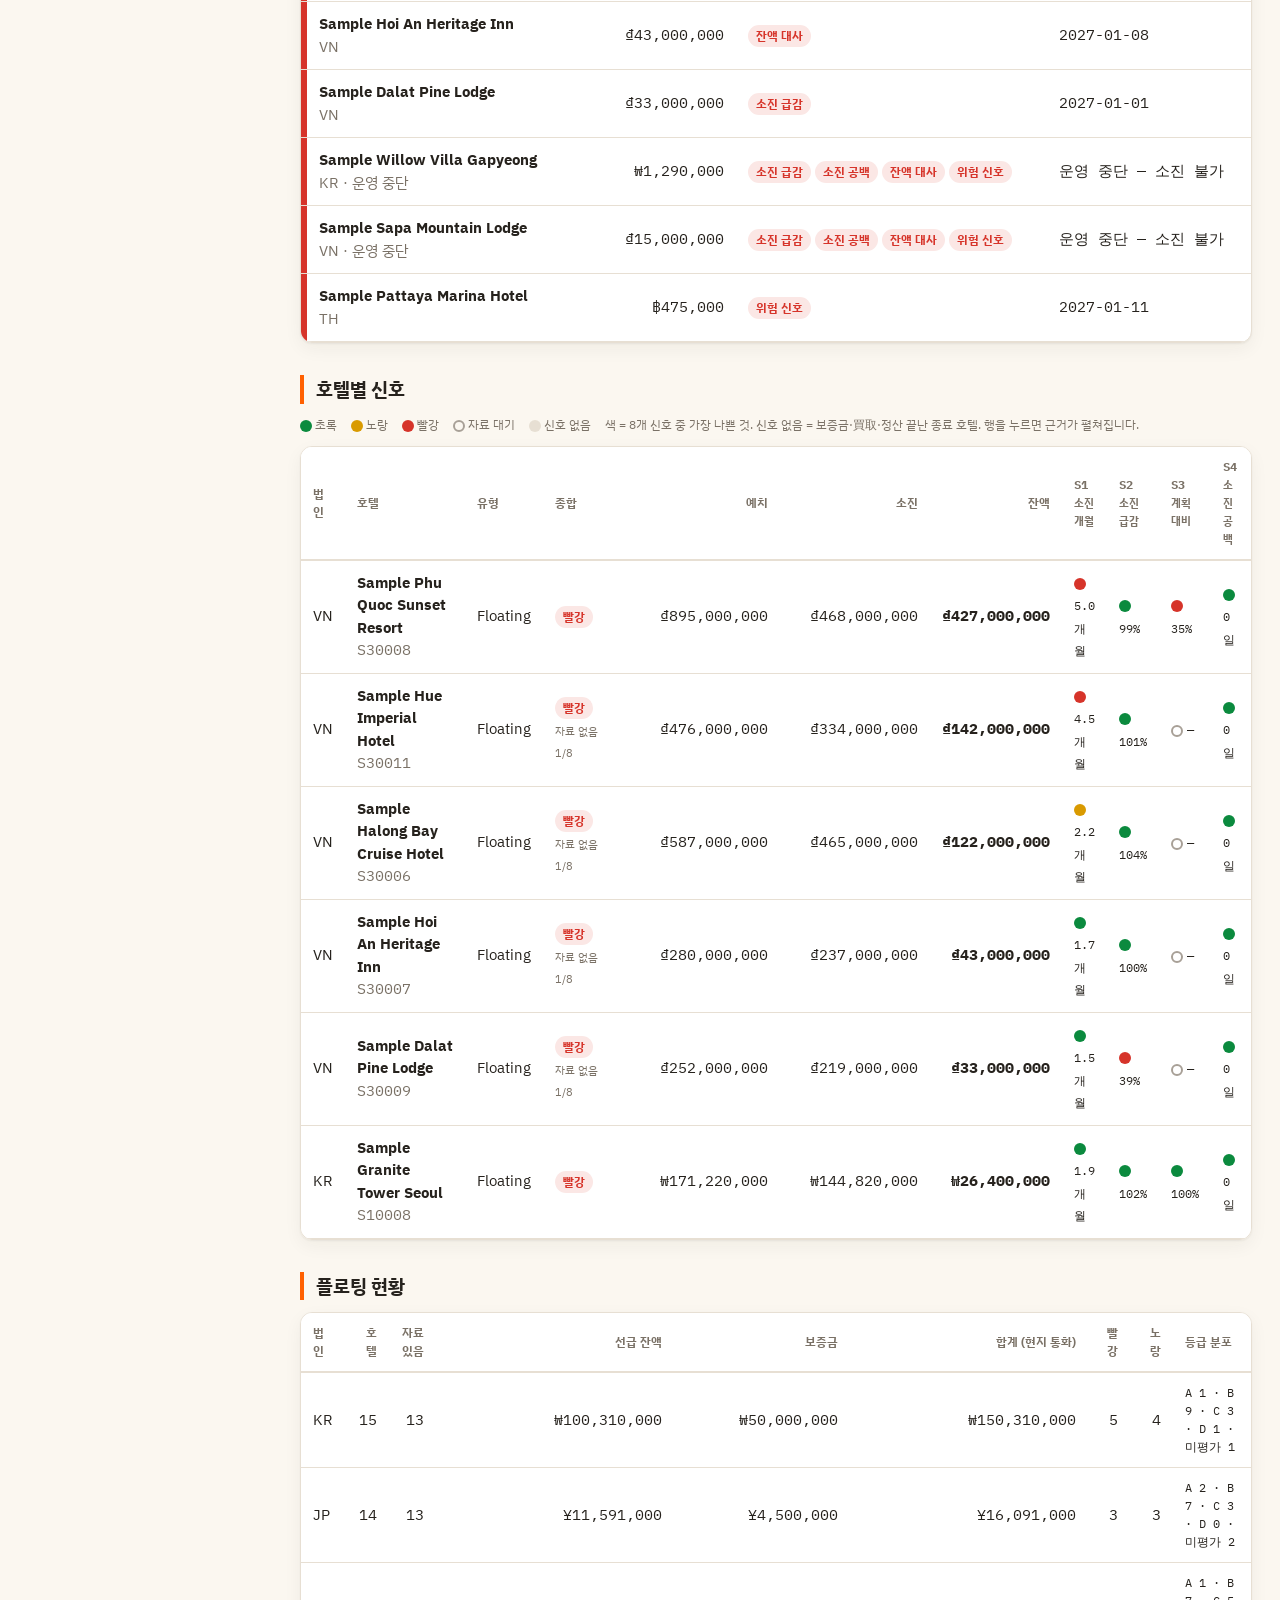
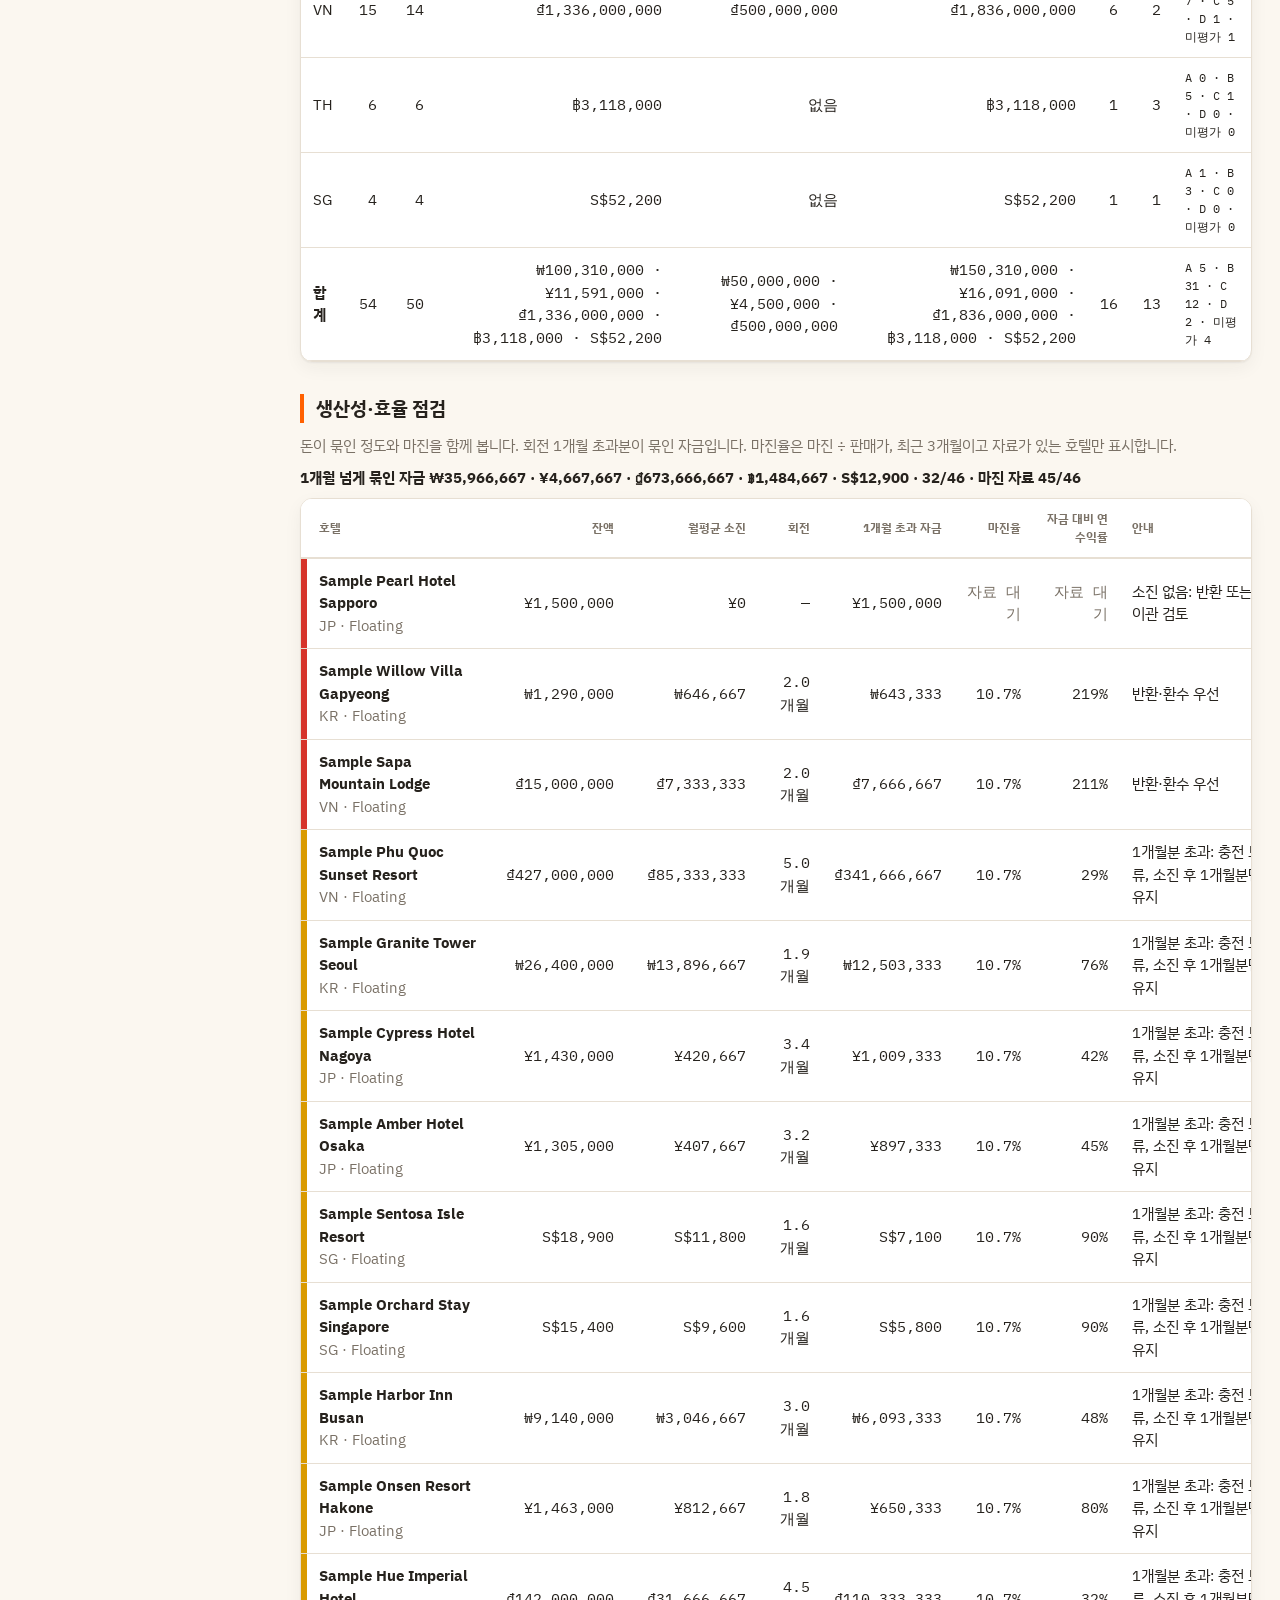
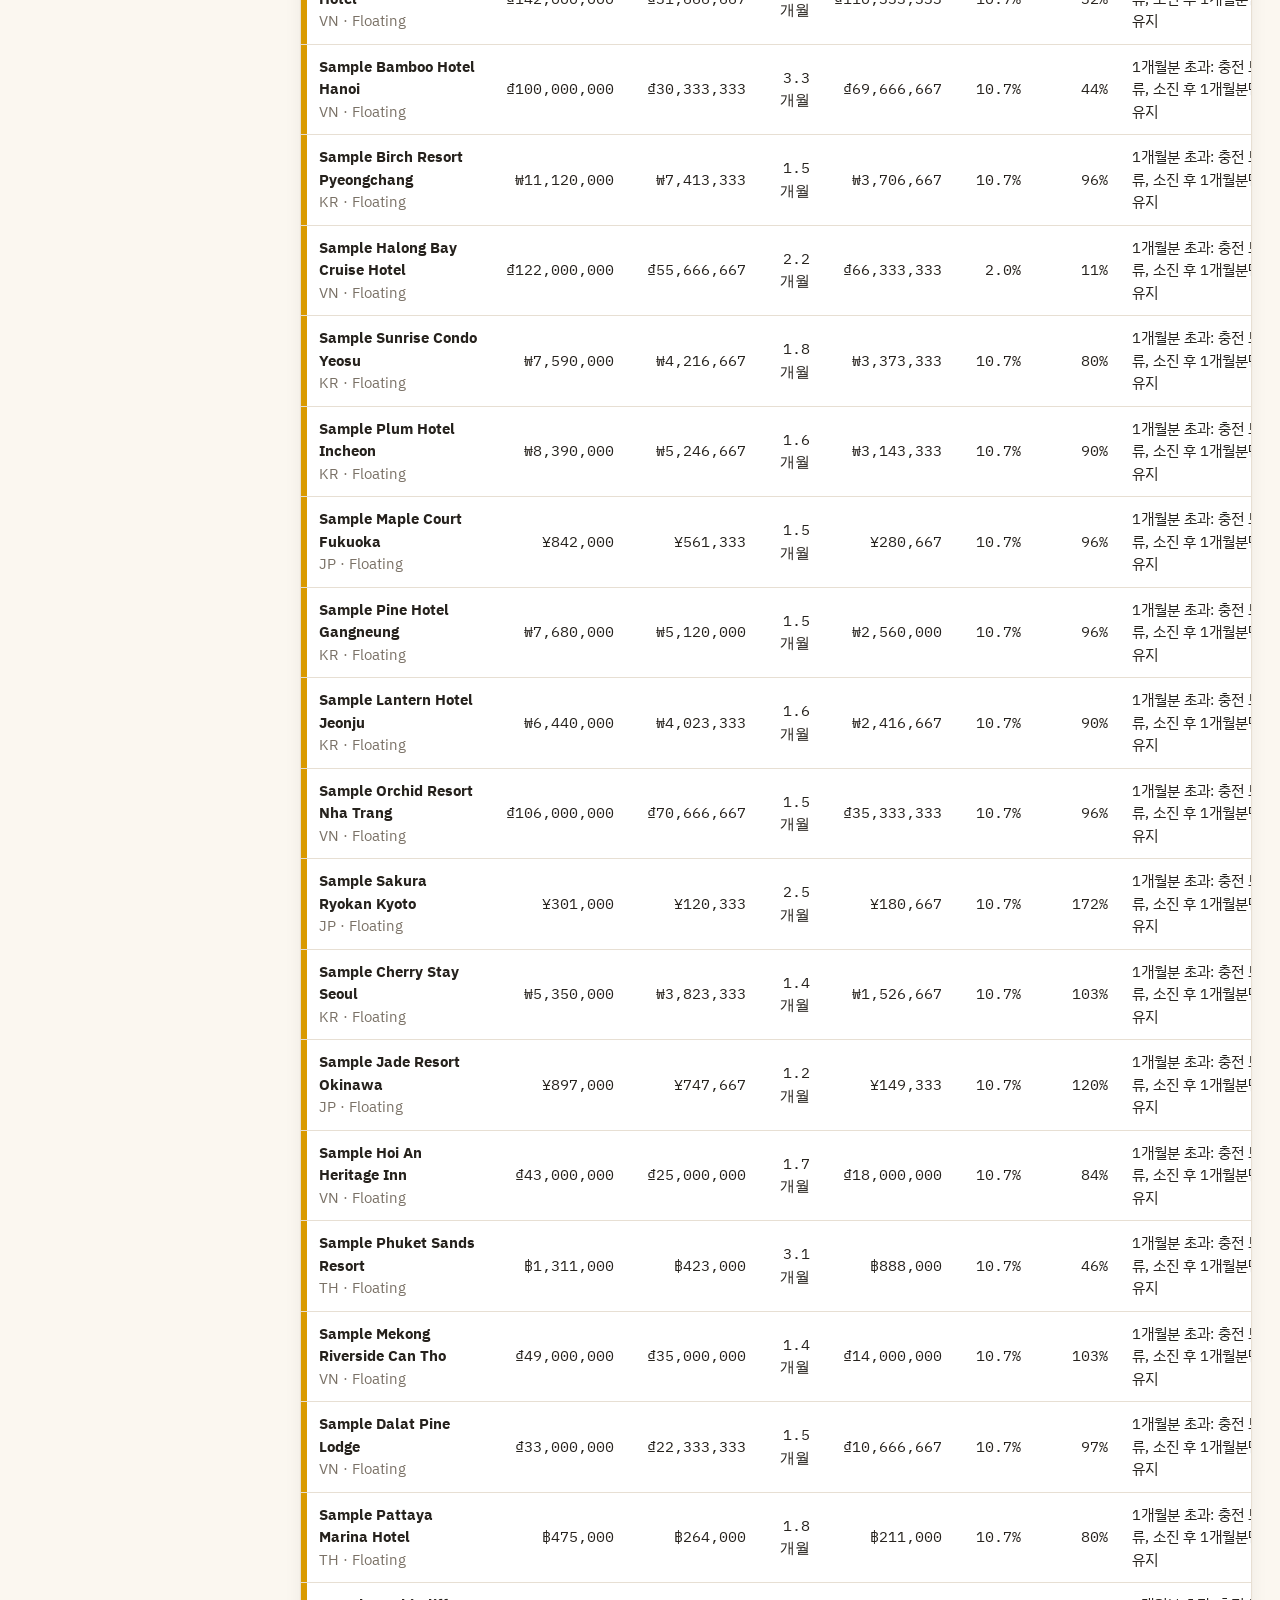
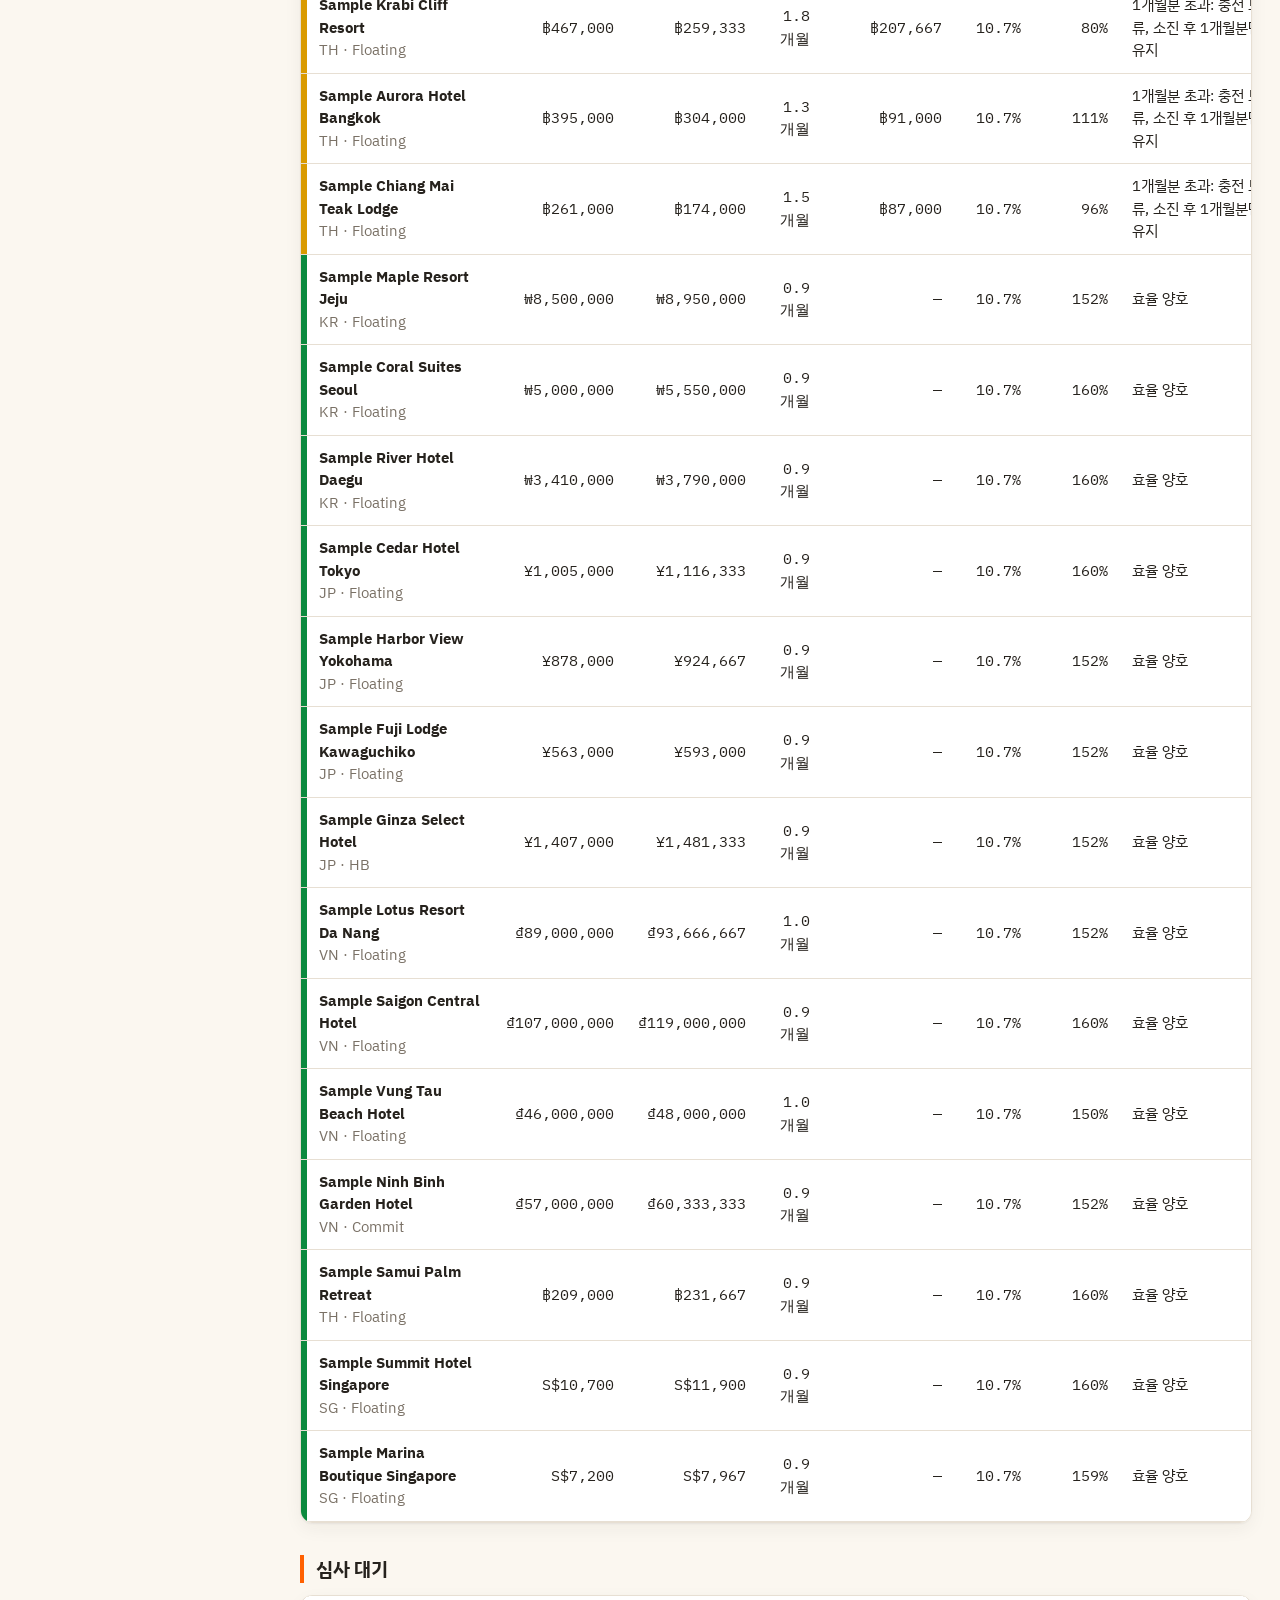
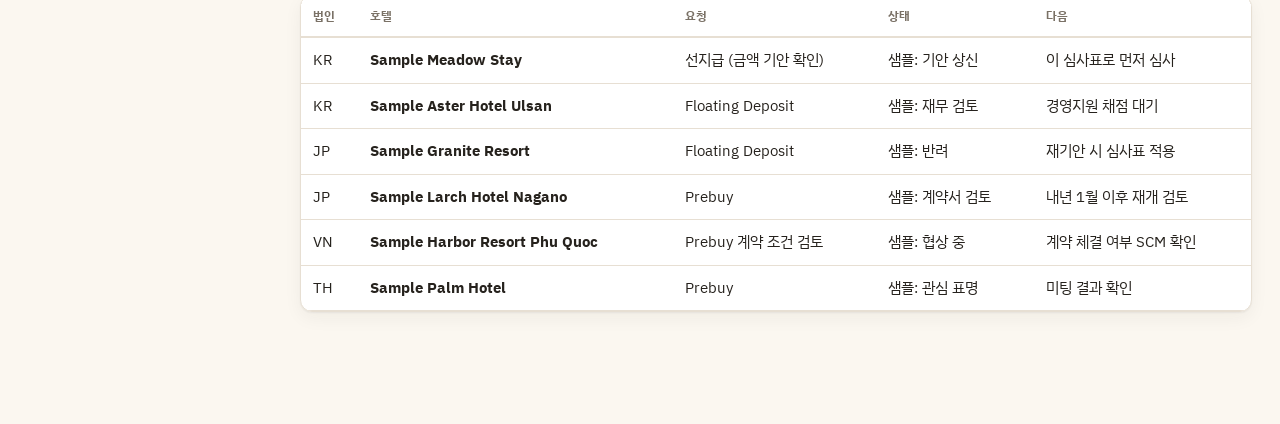
==== commit 74316e6c: "가상 호텔 50곳과 페르소나 추가, 샘플 기준일 고정 - 현황판 가상 호텔을 13곳에서 50곳으로 늘림(KR 14, JP 12, VN 14, TH 6, SG 4, 보증금 호텔 4곳" ====
--- a/index.html
+++ b/index.html
@@ -845,7 +845,7 @@
 /* 「SG 전환」 탭: 재무·SCM 엑셀 양식(①지급목록, ②프리바이목록)을 대표님 대시보드 안에서 보여 준다.
    대표님 대시보드의 변수·함수(T, LANG, CORP, DATA, evalHotel, parseCSV, toast, copyText)를 그대로 쓰고, 계산은 calc.js(CALC), 파일 읽기는 sg_import.js(SGIMPORT)가 한다.
    이 스크립트는 대표님 스크립트보다 먼저 실려 함수만 정의하고, 대표님 쪽 renderAll()이 renderSG()를 부른다. */
-let SGDATA = {"meta":{"schema":1,"synthetic":true,"builtAt":"2026-11-17T00:00:00","today":"2026-11-17","sources":[{"name":"SG지급_자료수집_샘플.xlsx","payRows":117,"preRows":24}],"asOfMin":"2026-08-31","asOfMax":"2026-11-02","config":{"yearEnd":"2026-12-31","deadlines":{"finance":"2026-11-16","scm":"2026-11-17","approval":"2026-11-20"}},"parseIssues":[]},"payments":[{"sourceRow":5,"country":"VN","code":"S10103","hotel":"Sample Amber Inn","kind":"후불","entity":"VN 법인 (Citi VN VCC)","method":"VCC","ccy":"VND","avg":575424699,"card":null,"account":null,"sheetClass":null,"note":"[참고] 현재 VCC 결제 중 · 가상 지급 실적 328건","owner":null,"filledAt":null,"file":"SG지급_자료수집_샘플.xlsx"},{"sourceRow":6,"country":"VN","code":"S10116","hotel":"Sample Bamboo Villa","kind":"후불","entity":"VN 법인 (Citi VN VCC)","method":"VCC","ccy":"VND","avg":491803561,"card":"X","account":"법인 계좌 등록","sheetClass":null,"note":"[참고] 현재 VCC 결제 중 · 가상 지급 실적 37건","owner":"SCM-VN-B","filledAt":"2026-11-16","file":"SG지급_자료수집_샘플.xlsx"},{"sourceRow":7,"country":"VN","code":"S10147","hotel":"Sample Pearl Resort","kind":"후불","entity":"VN 법인 (Citi VN VCC)","method":"VCC","ccy":"USD","avg":347903897,"card":"X","account":"미확인","sheetClass":null,"note":"[참고] 현재 VCC 결제 중 · 가상 지급 실적 335건","owner":"SCM-VN-B","filledAt":"2026-11-16","file":"SG지급_자료수집_샘플.xlsx"},{"sourceRow":8,"country":"VN","code":"S10174","hotel":"Sample Amber Resort","kind":"후불","entity":"VN 법인 (Citi VN VCC)","method":"VCC","ccy":"VND","avg":235095257,"card":"O","account":null,"sheetClass":null,"note":"[참고] 현재 VCC 결제 중 · 가상 지급 실적 123건","owner":"SCM-VN-B","filledAt":"2026-11-16","file":"SG지급_자료수집_샘플.xlsx"},{"sourceRow":9,"country":"VN","code":"S10214","hotel":"Sample Aurora Inn","kind":"후불","entity":"VN 법인 (Citi VN VCC)","method":"VCC","ccy":"VND","avg":134966617,"card":null,"account":null,"sheetClass":null,"note":"[참고] 현재 VCC 결제 중 · 가상 지급 실적 121건","owner":null,"filledAt":null,"file":"SG지급_자료수집_샘플.xlsx"},{"sourceRow":10,"country":"VN","code":"S10248","hotel":"Sample Granite Villa","kind":"선불","entity":"VN 법인 (Citi VN VCC)","method":"VCC","ccy":"VND","avg":274620915,"card":null,"account":null,"sheetClass":null,"note":"[참고] 현재 VCC 결제 중 · 가상 지급 실적 79건","owner":null,"filledAt":null,"file":"SG지급_자료수집_샘플.xlsx"},{"sourceRow":11,"country":"VN","code":"S10273","hotel":"Sample Jade Resort","kind":"후불","entity":"VN 법인 (Citi VN VCC)","method":"VCC","ccy":"VND","avg":621432692,"card":"O","account":null,"sheetClass":null,"note":"[참고] 현재 VCC 결제 중 · 가상 지급 실적 129건","owner":"SCM-VN-B","filledAt":"2026-11-16","file":"SG지급_자료수집_샘플.xlsx"},{"sourceRow":12,"country":"VN","code":"S10310","hotel":"Sample Willow Lodge","kind":"후불","entity":"VN 법인 (Citi VN VCC)","method":"VCC","ccy":"VND","avg":458549892,"card":"O","account":null,"sheetClass":null,"note":"[참고] 현재 VCC 결제 중 · 가상 지급 실적 123건","owner":"SCM-VN-B","filledAt":"2026-11-16","file":"SG지급_자료수집_샘플.xlsx"},{"sourceRow":13,"country":"VN","code":"S10340","hotel":"Sample Bamboo Grand Hotel","kind":"후불","entity":"VN 법인 (Citi VN VCC)","method":"VCC","ccy":"VND","avg":174739868,"card":"X","account":"법인 계좌 등록","sheetClass":null,"note":"[참고] 현재 VCC 결제 중 · 가상 지급 실적 281건","owner":"SCM-VN-B","filledAt":"2026-11-16","file":"SG지급_자료수집_샘플.xlsx"},{"sourceRow":14,"country":"VN","code":"S10353","hotel":"Sample Silver Grand Hotel","kind":"후불","entity":"VN 법인 (Citi VN VCC)","method":"VCC","ccy":"VND","avg":215863110,"card":null,"account":null,"sheetClass":null,"note":"[참고] 현재 VCC 결제 중 · 가상 지급 실적 20건","owner":null,"filledAt":null,"file":"SG지급_자료수집_샘플.xlsx"},{"sourceRow":15,"country":"VN","code":"S10373","hotel":"Sample Amber Suites","kind":"후불","entity":"VN 법인 (Citi VN VCC)","method":"VCC","ccy":"VND","avg":288343473,"card":"X","account":"법인 계좌 등록","sheetClass":null,"note":"[참고] 현재 VCC 결제 중 · 가상 지급 실적 183건","owner":"SCM-VN-B","filledAt":"2026-11-16","file":"SG지급_자료수집_샘플.xlsx"},{"sourceRow":16,"country":"VN","code":"S10384","hotel":"Sample Willow Resort","kind":"후불","entity":"VN 법인 (Citi VN VCC)","method":"VCC","ccy":"VND","avg":497862336,"card":"O","account":null,"sheetClass":null,"note":"[참고] 현재 VCC 결제 중 · 가상 지급 실적 92건","owner":"SCM-VN-B","filledAt":"2026-11-16","file":"SG지급_자료수집_샘플.xlsx"},{"sourceRow":17,"country":"VN","code":"S10416","hotel":"Sample Harbor Inn","kind":"후불","entity":"VN 법인 (Citi VN VCC)","method":"VCC","ccy":"VND","avg":559525155,"card":null,"account":null,"sheetClass":null,"note":"[참고] 현재 VCC 결제 중 · 가상 지급 실적 39건","owner":null,"filledAt":null,"file":"SG지급_자료수집_샘플.xlsx"},{"sourceRow":18,"country":"VN","code":"S10435","hotel":"Sample Bamboo Grand Hotel VN","kind":"후불","entity":"VN 법인 (Citi VN VCC)","method":"VCC","ccy":"VND","avg":66392800,"card":"X","account":"법인 계좌 등록","sheetClass":null,"note":"[참고] 현재 VCC 결제 중 · 가상 지급 실적 25건","owner":"SCM-VN-B","filledAt":"2026-11-16","file":"SG지급_자료수집_샘플.xlsx"},{"sourceRow":19,"country":"VN","code":"S10463","hotel":"Sample Cedar Inn","kind":"후불","entity":"VN 법인 (Citi VN VCC)","method":"VCC","ccy":"VND","avg":602685102,"card":null,"account":null,"sheetClass":null,"note":"[참고] 현재 VCC 결제 중 · 가상 지급 실적 415건","owner":null,"filledAt":null,"file":"SG지급_자료수집_샘플.xlsx"},{"sourceRow":20,"country":"VN","code":"S10491","hotel":"Sample Lotus Inn","kind":"후불","entity":"VN 법인 (Citi VN VCC)","method":"VCC","ccy":"VND","avg":125244469,"card":null,"account":null,"sheetClass":null,"note":"[참고] 현재 VCC 결제 중 · 가상 지급 실적 41건","owner":null,"filledAt":null,"file":"SG지급_자료수집_샘플.xlsx"},{"sourceRow":21,"country":"VN","code":"S10525","hotel":"Sample Willow Lodge VN","kind":"후불","entity":"VN 법인 (Citi VN VCC)","method":"VCC","ccy":"VND","avg":466377036,"card":null,"account":null,"sheetClass":null,"note":"[참고] 현재 VCC 결제 중 · 가상 지급 실적 252건","owner":null,"filledAt":null,"file":"SG지급_자료수집_샘플.xlsx"},{"sourceRow":22,"country":"VN","code":"S10554","hotel":"Sample Silver Suites","kind":"후불","entity":"VN 법인 (Citi VN VCC)","method":"VCC","ccy":"VND","avg":274733251,"card":"X","account":"법인 계좌 등록","sheetClass":null,"note":"[참고] 현재 VCC 결제 중 · 가상 지급 실적 295건","owner":"SCM-VN-B","filledAt":"2026-11-16","file":"SG지급_자료수집_샘플.xlsx"},{"sourceRow":23,"country":"VN","code":"S10563","hotel":"Sample Coral Inn","kind":"후불","entity":"VN 법인 (Citi VN VCC)","method":"VCC","ccy":"VND","avg":146527080,"card":"X","account":"미등록","sheetClass":null,"note":"[참고] 현재 VCC 결제 중 · 가상 지급 실적 172건","owner":"SCM-VN-B","filledAt":"2026-11-16","file":"SG지급_자료수집_샘플.xlsx"},{"sourceRow":24,"country":"VN","code":"S10589","hotel":"Sample Meadow Inn","kind":"후불","entity":"VN 법인 (Citi VN VCC)","method":"VCC","ccy":"VND","avg":459535540,"card":null,"account":null,"sheetClass":null,"note":"[참고] 현재 VCC 결제 중 · 가상 지급 실적 61건","owner":null,"filledAt":null,"file":"SG지급_자료수집_샘플.xlsx"},{"sourceRow":25,"country":"VN","code":"S10617","hotel":"Sample Orchid Resort","kind":"후불","entity":"VN 법인 (Citi VN VCC)","method":"VCC","ccy":"VND","avg":456026908,"card":null,"account":null,"sheetClass":null,"note":"[참고] 현재 VCC 결제 중 · 가상 지급 실적 37건","owner":null,"filledAt":null,"file":"SG지급_자료수집_샘플.xlsx"},{"sourceRow":26,"country":"VN","code":"S10632","hotel":"Sample Granite Hotel","kind":"후불","entity":"VN 법인 (Citi VN VCC)","method":"VCC","ccy":"VND","avg":244845333,"card":null,"account":null,"sheetClass":null,"note":"[참고] 현재 VCC 결제 중 · 가상 지급 실적 163건","owner":null,"filledAt":null,"file":"SG지급_자료수집_샘플.xlsx"},{"sourceRow":27,"country":"VN","code":"S10655","hotel":"Sample Cedar Villa","kind":"후불","entity":"VN 법인 (Citi VN VCC)","method":"VCC","ccy":"VND","avg":333273213,"card":null,"account":null,"sheetClass":null,"note":"[참고] 현재 VCC 결제 중 · 가상 지급 실적 205건","owner":null,"filledAt":null,"file":"SG지급_자료수집_샘플.xlsx"},{"sourceRow":28,"country":"VN","code":"S10660","hotel":"Sample Summit Lodge","kind":"후불","entity":"VN 법인 (Citi VN VCC)","method":"VCC","ccy":"VND","avg":533627154,"card":null,"account":null,"sheetClass":null,"note":"[참고] 현재 VCC 결제 중 · 가상 지급 실적 275건","owner":null,"filledAt":null,"file":"SG지급_자료수집_샘플.xlsx"},{"sourceRow":29,"country":"VN","code":"S10664","hotel":"Sample Bamboo Hotel","kind":"후불","entity":"VN 법인 (Citi VN VCC)","method":"VCC","ccy":"VND","avg":638606113,"card":"O","account":null,"sheetClass":null,"note":"[참고] 현재 VCC 결제 중 · 가상 지급 실적 208건","owner":"SCM-VN-B","filledAt":"2026-11-16","file":"SG지급_자료수집_샘플.xlsx"},{"sourceRow":30,"country":"VN","code":"S10691","hotel":"Sample Meadow Hotel","kind":"후불","entity":"VN 법인 (Citi VN VCC)","method":"VCC","ccy":"VND","avg":201943290,"card":null,"account":null,"sheetClass":null,"note":"[참고] 현재 VCC 결제 중 · 가상 지급 실적 221건","owner":null,"filledAt":null,"file":"SG지급_자료수집_샘플.xlsx"},{"sourceRow":31,"country":"VN","code":"S10728","hotel":"Sample Summit Lodge VN","kind":"후불","entity":"VN 법인 (Citi VN VCC)","method":"VCC","ccy":"VND","avg":582087538,"card":"X","account":"미확인","sheetClass":null,"note":"[참고] 현재 VCC 결제 중 · 가상 지급 실적 201건","owner":"SCM-VN-B","filledAt":"2026-11-16","file":"SG지급_자료수집_샘플.xlsx"},{"sourceRow":32,"country":"VN","code":"S10757","hotel":"Sample Bamboo Inn","kind":"후불","entity":"VN 법인 (Citi VN VCC)","method":"VCC","ccy":"VND","avg":154679819,"card":null,"account":null,"sheetClass":null,"note":"[참고] 현재 VCC 결제 중 · 가상 지급 실적 136건","owner":null,"filledAt":null,"file":"SG지급_자료수집_샘플.xlsx"},{"sourceRow":33,"country":"VN","code":"S10790","hotel":"Sample Orchid Inn","kind":"후불","entity":"VN 법인 (Citi VN VCC)","method":"VCC","ccy":"VND","avg":90750014,"card":null,"account":null,"sheetClass":null,"note":"[참고] 현재 VCC 결제 중 · 가상 지급 실적 270건","owner":null,"filledAt":null,"file":"SG지급_자료수집_샘플.xlsx"},{"sourceRow":34,"country":"VN","code":"S10813","hotel":"Sample Maple Resort","kind":"후불","entity":"VN 법인 (Citi VN VCC)","method":"VCC","ccy":"VND","avg":61509093,"card":"O","account":null,"sheetClass":null,"note":"[참고] 현재 VCC 결제 중 · 가상 지급 실적 159건","owner":"SCM-VN-B","filledAt":"2026-11-16","file":"SG지급_자료수집_샘플.xlsx"},{"sourceRow":35,"country":"VN","code":"S10827","hotel":"Sample Coral Lodge","kind":"후불","entity":"VN 법인 (Citi VN VCC)","method":"VCC","ccy":"VND","avg":511254752,"card":null,"account":null,"sheetClass":null,"note":"[참고] 현재 VCC 결제 중 · 가상 지급 실적 200건","owner":null,"filledAt":null,"file":"SG지급_자료수집_샘플.xlsx"},{"sourceRow":36,"country":"VN","code":"S10853","hotel":"Sample Willow Resort VN","kind":"후불","entity":"VN 법인 (Citi VN VCC)","method":"VCC","ccy":"VND","avg":516477060,"card":null,"account":null,"sheetClass":null,"note":"[참고] 현재 VCC 결제 중 · 가상 지급 실적 320건","owner":null,"filledAt":null,"file":"SG지급_자료수집_샘플.xlsx"},{"sourceRow":37,"country":"VN","code":"S10858","hotel":"Sample Cedar Resort","kind":"후불","entity":"VN 법인 (Citi VN VCC)","method":"VCC","ccy":"VND","avg":73422576,"card":"O","account":null,"sheetClass":null,"note":"[참고] 현재 VCC 결제 중 · 가상 지급 실적 281건","owner":"SCM-VN-B","filledAt":"2026-11-16","file":"SG지급_자료수집_샘플.xlsx"},{"sourceRow":38,"country":"VN","code":"S10862","hotel":"Sample Willow Villa","kind":"후불","entity":"VN 법인 (Citi VN VCC)","method":"VCC","ccy":"VND","avg":454056730,"card":null,"account":null,"sheetClass":null,"note":"[참고] 현재 VCC 결제 중 · 가상 지급 실적 346건","owner":null,"filledAt":null,"file":"SG지급_자료수집_샘플.xlsx"},{"sourceRow":39,"country":"VN","code":"S10899","hotel":"Sample Pearl Inn","kind":"후불","entity":"VN 법인 (Citi VN VCC)","method":"VCC","ccy":"VND","avg":48678315,"card":"X","account":"미확인","sheetClass":null,"note":"[참고] 현재 VCC 결제 중 · 가상 지급 실적 35건","owner":"SCM-VN-B","filledAt":"2026-11-16","file":"SG지급_자료수집_샘플.xlsx"},{"sourceRow":40,"country":"VN","code":"S10911","hotel":"Sample Aurora Resort","kind":"후불","entity":"VN 법인 (Citi VN VCC)","method":"VCC","ccy":"VND","avg":424926063,"card":null,"account":null,"sheetClass":null,"note":"[참고] 현재 VCC 결제 중 · 가상 지급 실적 100건","owner":null,"filledAt":null,"file":"SG지급_자료수집_샘플.xlsx"},{"sourceRow":41,"country":"VN","code":"S10916","hotel":"Sample Bamboo Residence","kind":"후불","entity":"VN 법인 (Citi VN VCC)","method":"VCC","ccy":"VND","avg":164681711,"card":null,"account":null,"sheetClass":null,"note":"[참고] 현재 VCC 결제 중 · 가상 지급 실적 25건","owner":null,"filledAt":null,"file":"SG지급_자료수집_샘플.xlsx"},{"sourceRow":42,"country":"VN","code":"S10943","hotel":"Sample Bamboo Lodge","kind":"후불","entity":"VN 법인 (Citi VN VCC)","method":"VCC","ccy":"VND","avg":544685613,"card":null,"account":null,"sheetClass":null,"note":"[참고] 현재 VCC 결제 중 · 가상 지급 실적 36건","owner":null,"filledAt":null,"file":"SG지급_자료수집_샘플.xlsx"},{"sourceRow":43,"country":"VN","code":"S10969","hotel":"Sample Silver Resort","kind":"후불","entity":"VN 법인 (Citi VN VCC)","method":"VCC","ccy":"VND","avg":314875233,"card":"O","account":null,"sheetClass":null,"note":"[참고] 현재 VCC 결제 중 · 가상 지급 실적 332건","owner":"SCM-VN-B","filledAt":"2026-11-16","file":"SG지급_자료수집_샘플.xlsx"},{"sourceRow":44,"country":"VN","code":"S11001","hotel":"Sample Summit Resort","kind":"후불","entity":"VN 법인 (Citi VN VCC)","method":"VCC","ccy":"VND","avg":274191475,"card":null,"account":null,"sheetClass":null,"note":"[참고] 현재 VCC 결제 중 · 가상 지급 실적 159건","owner":null,"filledAt":null,"file":"SG지급_자료수집_샘플.xlsx"},{"sourceRow":45,"country":"VN","code":"S11029","hotel":"Sample Maple Hotel","kind":"후불","entity":"VN 법인 (Citi VN VCC)","method":"VCC","ccy":"VND","avg":339862010,"card":null,"account":null,"sheetClass":null,"note":"[참고] 현재 VCC 결제 중 · 가상 지급 실적 344건","owner":null,"filledAt":null,"file":"SG지급_자료수집_샘플.xlsx"},{"sourceRow":46,"country":"VN","code":"S11056","hotel":"Sample Silver Lodge","kind":"후불","entity":"VN 법인 (Citi VN VCC)","method":"VCC","ccy":"VND","avg":454115235,"card":"O","account":null,"sheetClass":null,"note":"[참고] 현재 VCC 결제 중 · 가상 지급 실적 354건","owner":"SCM-VN-B","filledAt":"2026-11-16","file":"SG지급_자료수집_샘플.xlsx"},{"sourceRow":47,"country":"VN","code":"S11083","hotel":"Sample Coral Lodge VN","kind":"후불","entity":"VN 법인 (Citi VN VCC)","method":"VCC","ccy":"VND","avg":417076090,"card":null,"account":null,"sheetClass":null,"note":"[참고] 현재 VCC 결제 중 · 가상 지급 실적 323건","owner":null,"filledAt":null,"file":"SG지급_자료수집_샘플.xlsx"},{"sourceRow":48,"country":"VN","code":"S11099","hotel":"Sample Harbor Hotel","kind":"후불","entity":"VN 법인 (Citi VN VCC)","method":"VCC","ccy":"VND","avg":141066832,"card":null,"account":null,"sheetClass":null,"note":"[참고] 현재 VCC 결제 중 · 가상 지급 실적 76건","owner":null,"filledAt":null,"file":"SG지급_자료수집_샘플.xlsx"},{"sourceRow":49,"country":"VN","code":"S11107","hotel":"Sample Granite Grand Hotel","kind":"후불","entity":"VN 법인 (Citi VN VCC)","method":"VCC","ccy":"VND","avg":166350444,"card":"X","account":"미등록","sheetClass":null,"note":"[참고] 현재 VCC 결제 중 · 가상 지급 실적 299건","owner":"SCM-VN-B","filledAt":"2026-11-16","file":"SG지급_자료수집_샘플.xlsx"},{"sourceRow":50,"country":"VN","code":"S11133","hotel":"Sample Willow Villa VN","kind":"후불","entity":"VN 법인 (Citi VN VCC)","method":"VCC","ccy":"VND","avg":543830436,"card":null,"account":null,"sheetClass":null,"note":"[참고] 현재 VCC 결제 중 · 가상 지급 실적 251건","owner":null,"filledAt":null,"file":"SG지급_자료수집_샘플.xlsx"},{"sourceRow":51,"country":"VN","code":"S11167","hotel":"Sample Coral Villa","kind":"후불","entity":"VN 법인 (Citi VN VCC)","method":"VCC","ccy":"VND","avg":562961457,"card":"O","account":null,"sheetClass":null,"note":"[참고] 현재 VCC 결제 중 · 가상 지급 실적 317건","owner":"SCM-VN-B","filledAt":"2026-11-16","file":"SG지급_자료수집_샘플.xlsx"},{"sourceRow":52,"country":"VN","code":"S11201","hotel":"Sample Maple Villa","kind":"후불","entity":"VN 법인 (Citi VN VCC)","method":"VCC","ccy":"VND","avg":431786685,"card":null,"account":null,"sheetClass":null,"note":"[참고] 현재 VCC 결제 중 · 가상 지급 실적 84건","owner":null,"filledAt":null,"file":"SG지급_자료수집_샘플.xlsx"},{"sourceRow":53,"country":"VN","code":"S11239","hotel":"Sample Jade Resort VN","kind":"후불","entity":"VN 법인 (Citi VN VCC)","method":"VCC","ccy":"VND","avg":481448785,"card":null,"account":null,"sheetClass":null,"note":"[참고] 현재 VCC 결제 중 · 가상 지급 실적 76건","owner":null,"filledAt":null,"file":"SG지급_자료수집_샘플.xlsx"},{"sourceRow":54,"country":"VN","code":"S11252","hotel":"Sample Amber Hotel","kind":"후불","entity":"VN 법인 (Citi VN VCC)","method":"VCC","ccy":"VND","avg":399018051,"card":null,"account":null,"sheetClass":null,"note":"[참고] 현재 VCC 결제 중 · 가상 지급 실적 363건","owner":null,"filledAt":null,"file":"SG지급_자료수집_샘플.xlsx"},{"sourceRow":55,"country":"VN","code":"S11283","hotel":"Sample Meadow Inn VN","kind":"후불","entity":"VN 법인 (Citi VN VCC)","method":"VCC","ccy":"VND","avg":256840712,"card":null,"account":null,"sheetClass":null,"note":"[참고] 현재 VCC 결제 중 · 가상 지급 실적 292건","owner":null,"filledAt":null,"file":"SG지급_자료수집_샘플.xlsx"},{"sourceRow":56,"country":"VN","code":"S11291","hotel":"Sample Aurora Suites","kind":"후불","entity":"VN 법인 (Citi VN VCC)","method":"VCC","ccy":"VND","avg":134547481,"card":"O","account":null,"sheetClass":null,"note":"[참고] 현재 VCC 결제 중 · 가상 지급 실적 295건","owner":"SCM-VN-B","filledAt":"2026-11-16","file":"SG지급_자료수집_샘플.xlsx"},{"sourceRow":57,"country":"VN","code":"S11329","hotel":"Sample Maple Inn","kind":"후불","entity":"VN 법인 (Citi VN VCC)","method":"VCC","ccy":"VND","avg":172250970,"card":null,"account":null,"sheetClass":null,"note":"[참고] 현재 VCC 결제 중 · 가상 지급 실적 335건","owner":null,"filledAt":null,"file":"SG지급_자료수집_샘플.xlsx"},{"sourceRow":58,"country":"VN","code":"S11369","hotel":"Sample Orchid Inn VN","kind":"후불","entity":"VN 법인 (Citi VN VCC)","method":"VCC","ccy":"VND","avg":65278130,"card":null,"account":null,"sheetClass":null,"note":"[참고] 현재 VCC 결제 중 · 가상 지급 실적 27건","owner":null,"filledAt":null,"file":"SG지급_자료수집_샘플.xlsx"},{"sourceRow":59,"country":"VN","code":"S11398","hotel":"Sample Jade Hotel","kind":"후불","entity":"VN 법인 (Citi VN VCC)","method":"VCC","ccy":"VND","avg":156352968,"card":null,"account":null,"sheetClass":null,"note":"[참고] 현재 VCC 결제 중 · 가상 지급 실적 406건","owner":null,"filledAt":null,"file":"SG지급_자료수집_샘플.xlsx"},{"sourceRow":60,"country":"VN","code":"S11406","hotel":"Sample Granite Residence","kind":"후불","entity":"VN 법인 (Citi VN VCC)","method":"VCC","ccy":"VND","avg":504615661,"card":null,"account":null,"sheetClass":null,"note":"[참고] 현재 VCC 결제 중 · 가상 지급 실적 122건","owner":null,"filledAt":null,"file":"SG지급_자료수집_샘플.xlsx"},{"sourceRow":61,"country":"VN","code":"S11437","hotel":"Sample Aurora Grand Hotel","kind":"후불","entity":"VN 법인 (Citi VN VCC)","method":"VCC","ccy":"VND","avg":470787294,"card":null,"account":null,"sheetClass":null,"note":"[참고] 현재 VCC 결제 중 · 가상 지급 실적 43건","owner":null,"filledAt":null,"file":"SG지급_자료수집_샘플.xlsx"},{"sourceRow":62,"country":"VN","code":"S11442","hotel":"Sample Silver Villa","kind":"후불","entity":"VN 법인 (Citi VN VCC)","method":"VCC","ccy":"VND","avg":194004738,"card":null,"account":null,"sheetClass":null,"note":"[참고] 현재 VCC 결제 중 · 가상 지급 실적 190건","owner":null,"filledAt":null,"file":"SG지급_자료수집_샘플.xlsx"},{"sourceRow":63,"country":"VN","code":"S11445","hotel":"Sample Orchid Villa","kind":"후불","entity":"VN 법인 (Citi VN VCC)","method":"VCC","ccy":"VND","avg":157870807,"card":"O","account":null,"sheetClass":null,"note":"[참고] 현재 VCC 결제 중 · 가상 지급 실적 185건","owner":"SCM-VN-B","filledAt":"2026-11-16","file":"SG지급_자료수집_샘플.xlsx"},{"sourceRow":64,"country":"VN","code":"S11460","hotel":"Sample Coral Villa VN","kind":"후불","entity":"VN 법인 (Citi VN VCC)","method":"VCC","ccy":"VND","avg":620634789,"card":"O","account":null,"sheetClass":null,"note":"[참고] 현재 VCC 결제 중 · 가상 지급 실적 309건","owner":"SCM-VN-B","filledAt":"2026-11-16","file":"SG지급_자료수집_샘플.xlsx"},{"sourceRow":65,"country":"KR","code":"S11479","hotel":"Sample Summit Resort","kind":"후불","entity":"KR 법인 (Citi KR VCC)","method":"VCC","ccy":"KRW","avg":166774053,"card":"미확인","account":null,"sheetClass":null,"note":"[참고] 현재 VCC 결제 중 · 가상 지급 실적 27건","owner":"SCM-KR-A","filledAt":"2026-11-16","file":"SG지급_자료수집_샘플.xlsx"},{"sourceRow":66,"country":"KR","code":"S11487","hotel":"Sample Maple Residence","kind":"후불","entity":"KR 법인 (Citi KR VCC)","method":"VCC","ccy":"KRW","avg":73673952,"card":"X","account":"미등록","sheetClass":null,"note":"[참고] 현재 VCC 결제 중 · 가상 지급 실적 389건","owner":"SCM-KR-A","filledAt":"2026-11-16","file":"SG지급_자료수집_샘플.xlsx"},{"sourceRow":67,"country":"KR","code":"S11518","hotel":"Sample Summit Hotel","kind":"후불","entity":"KR 법인 (Citi KR VCC)","method":"VCC","ccy":"KRW","avg":30625493,"card":"O","account":null,"sheetClass":null,"note":"[참고] 현재 VCC 결제 중 · 가상 지급 실적 399건","owner":"SCM-KR-A","filledAt":"2026-11-16","file":"SG지급_자료수집_샘플.xlsx"},{"sourceRow":68,"country":"KR","code":"S11539","hotel":"Sample Orchid Hotel","kind":"후불","entity":"KR 법인 (Citi KR VCC)","method":"VCC","ccy":"KRW","avg":117759194,"card":"X","account":"미확인","sheetClass":null,"note":"[참고] 현재 VCC 결제 중 · 가상 지급 실적 44건","owner":"SCM-KR-A","filledAt":"2026-11-16","file":"SG지급_자료수집_샘플.xlsx"},{"sourceRow":69,"country":"KR","code":"S11544","hotel":"Sample Meadow Residence","kind":"후불","entity":"KR 법인 (Citi KR VCC)","method":"VCC","ccy":"KRW","avg":96907898,"card":"X","account":"법인 계좌 등록","sheetClass":null,"note":"[참고] 현재 VCC 결제 중 · 가상 지급 실적 256건","owner":"SCM-KR-A","filledAt":"2026-11-16","file":"SG지급_자료수집_샘플.xlsx"},{"sourceRow":70,"country":"KR","code":"S11565","hotel":"Sample Silver Grand Hotel","kind":"후불","entity":"KR 법인 (Citi KR VCC)","method":"VCC","ccy":"KRW","avg":90408261,"card":"O","account":null,"sheetClass":null,"note":"[참고] 현재 VCC 결제 중 · 가상 지급 실적 156건","owner":"SCM-KR-A","filledAt":"2026-11-16","file":"SG지급_자료수집_샘플.xlsx"},{"sourceRow":71,"country":"KR","code":"S11592","hotel":"Sample Lotus Villa","kind":"후불","entity":"KR 법인 (Citi KR VCC)","method":"VCC","ccy":"KRW","avg":27962058,"card":"O","account":null,"sheetClass":null,"note":"[참고] 현재 VCC 결제 중 · 가상 지급 실적 76건","owner":"SCM-KR-A","filledAt":"2026-11-16","file":"SG지급_자료수집_샘플.xlsx"},{"sourceRow":72,"country":"KR","code":"S11609","hotel":"Sample Coral Suites","kind":"후불","entity":"KR 법인 (Citi KR VCC)","method":"VCC","ccy":"KRW","avg":13155451,"card":"O","account":null,"sheetClass":null,"note":"[참고] 현재 VCC 결제 중 · 가상 지급 실적 292건","owner":"SCM-KR-A","filledAt":"2026-11-16","file":"SG지급_자료수집_샘플.xlsx"},{"sourceRow":73,"country":"KR","code":"S11627","hotel":"Sample Granite Residence","kind":"후불","entity":"KR 법인 (Citi KR VCC)","method":"VCC","ccy":"KRW","avg":176595234,"card":"O","account":null,"sheetClass":null,"note":"[참고] 현재 VCC 결제 중 · 가상 지급 실적 147건","owner":"SCM-KR-A","filledAt":"2026-11-16","file":"SG지급_자료수집_샘플.xlsx"},{"sourceRow":74,"country":"KR","code":"S11630","hotel":"Sample Pearl Grand Hotel","kind":"후불","entity":"KR 법인 (Citi KR VCC)","method":"VCC","ccy":"KRW","avg":122565723,"card":"O","account":null,"sheetClass":null,"note":"[참고] 현재 VCC 결제 중 · 가상 지급 실적 401건","owner":"SCM-KR-A","filledAt":"2026-11-16","file":"SG지급_자료수집_샘플.xlsx"},{"sourceRow":75,"country":"KR","code":"S11660","hotel":"Sample Bamboo Hotel","kind":"후불","entity":"KR 법인 (Citi KR VCC)","method":"VCC","ccy":"KRW","avg":4772791,"card":"O","account":null,"sheetClass":null,"note":"[참고] 현재 VCC 결제 중 · 가상 지급 실적 308건","owner":"SCM-KR-A","filledAt":"2026-11-16","file":"SG지급_자료수집_샘플.xlsx"},{"sourceRow":76,"country":"KR","code":"S11693","hotel":"Sample Cedar Lodge","kind":"후불","entity":"KR 법인 (Citi KR VCC)","method":"VCC","ccy":"KRW","avg":154361027,"card":"O","account":null,"sheetClass":null,"note":"[참고] 현재 VCC 결제 중 · 가상 지급 실적 41건","owner":"SCM-KR-A","filledAt":"2026-11-16","file":"SG지급_자료수집_샘플.xlsx"},{"sourceRow":77,"country":"KR","code":"S11718","hotel":"Sample Pearl Villa","kind":"후불","entity":"KR 법인 (Citi KR VCC)","method":"VCC","ccy":"KRW","avg":129139325,"card":"O","account":null,"sheetClass":null,"note":"[참고] 현재 VCC 결제 중 · 가상 지급 실적 188건","owner":"SCM-KR-A","filledAt":"2026-11-16","file":"SG지급_자료수집_샘플.xlsx"},{"sourceRow":78,"country":"KR","code":"S11750","hotel":"Sample Orchid Residence","kind":"후불","entity":"KR 법인 (Citi KR VCC)","method":"VCC","ccy":"KRW","avg":118272612,"card":null,"account":null,"sheetClass":null,"note":"[참고] 현재 VCC 결제 중 · 가상 지급 실적 119건","owner":null,"filledAt":null,"file":"SG지급_자료수집_샘플.xlsx"},{"sourceRow":79,"country":"KR","code":"S11766","hotel":"Sample Pearl Resort","kind":"후불","entity":"KR 법인 (Citi KR VCC)","method":"VCC","ccy":"KRW","avg":131547265,"card":"X","account":"법인 계좌 등록","sheetClass":null,"note":"[참고] 현재 VCC 결제 중 · 가상 지급 실적 36건","owner":"SCM-KR-A","filledAt":"2026-11-16","file":"SG지급_자료수집_샘플.xlsx"},{"sourceRow":80,"country":"KR","code":"S11799","hotel":"Sample Jade Inn","kind":"후불","entity":"KR 법인 (Citi KR VCC)","method":"VCC","ccy":"KRW","avg":111666482,"card":null,"account":null,"sheetClass":null,"note":"[참고] 현재 VCC 결제 중 · 가상 지급 실적 399건","owner":null,"filledAt":null,"file":"SG지급_자료수집_샘플.xlsx"},{"sourceRow":81,"country":"KR","code":"S11824","hotel":"Sample Lotus Grand Hotel","kind":"후불","entity":"KR 법인 (Hana KR 선불 VCC)","method":"VCC","ccy":"KRW","avg":71464476,"card":"X","account":"미등록","sheetClass":null,"note":"[참고] 현재 VCC 결제 중 · 가상 지급 실적 132건","owner":"SCM-KR-A","filledAt":"2026-11-16","file":"SG지급_자료수집_샘플.xlsx"},{"sourceRow":82,"country":"KR","code":"S11840","hotel":"Sample Jade Suites","kind":"후불","entity":"KR 법인 (Hana KR 선불 VCC)","method":"VCC","ccy":"KRW","avg":27520372,"card":"X","account":"법인 계좌 등록","sheetClass":null,"note":"[참고] 현재 VCC 결제 중 · 가상 지급 실적 50건","owner":"SCM-KR-A","filledAt":"2026-11-16","file":"SG지급_자료수집_샘플.xlsx"},{"sourceRow":83,"country":"KR","code":"S11858","hotel":"Sample Silver Suites","kind":"후불","entity":"KR 법인 (Hana KR 선불 VCC)","method":"VCC","ccy":"KRW","avg":56465421,"card":"O","account":null,"sheetClass":null,"note":"[참고] 현재 VCC 결제 중 · 가상 지급 실적 368건","owner":"SCM-KR-A","filledAt":"2026-11-16","file":"SG지급_자료수집_샘플.xlsx"},{"sourceRow":84,"country":"KR","code":"S11880","hotel":"Sample Granite Inn","kind":"후불","entity":"KR 법인 (Hana KR 선불 VCC)","method":"VCC","ccy":"KRW","avg":15890196,"card":"X","account":"미확인","sheetClass":null,"note":"[참고] 현재 VCC 결제 중 · 가상 지급 실적 274건","owner":"SCM-KR-A","filledAt":"2026-11-16","file":"SG지급_자료수집_샘플.xlsx"},{"sourceRow":85,"country":"KR","code":"S11899","hotel":"Sample Harbor Lodge","kind":"후불","entity":"KR 법인 (Hana KR 선불 VCC)","method":"VCC","ccy":"KRW","avg":64766280,"card":null,"account":null,"sheetClass":null,"note":"[참고] 현재 VCC 결제 중 · 가상 지급 실적 123건","owner":null,"filledAt":null,"file":"SG지급_자료수집_샘플.xlsx"},{"sourceRow":86,"country":"KR","code":"S11921","hotel":"Sample Coral Resort","kind":"후불","entity":"KR 법인 (Hana KR 선불 VCC)","method":"VCC","ccy":"KRW","avg":19685436,"card":"X","account":null,"sheetClass":null,"note":"[참고] 현재 VCC 결제 중 · 가상 지급 실적 65건","owner":"SCM-KR-A","filledAt":"2026-11-16","file":"SG지급_자료수집_샘플.xlsx"},{"sourceRow":87,"country":"KR","code":"S11925","hotel":"Sample Aurora Suites","kind":"후불","entity":"KR 법인 (Hana KR 선불 VCC)","method":"VCC","ccy":"KRW","avg":88029150,"card":"O","account":null,"sheetClass":null,"note":"[참고] 현재 VCC 결제 중 · 가상 지급 실적 24건","owner":"SCM-KR-A","filledAt":"2026-11-16","file":"SG지급_자료수집_샘플.xlsx"},{"sourceRow":88,"country":"KR","code":"S11941","hotel":"Sample Silver Grand Hotel","kind":"후불","entity":"KR 법인 (Hana KR 선불 VCC)","method":"VCC","ccy":"KRW","avg":10235651,"card":"미확인","account":null,"sheetClass":null,"note":"[참고] 현재 VCC 결제 중 · 가상 지급 실적 300건","owner":"SCM-KR-A","filledAt":"2026-11-16","file":"SG지급_자료수집_샘플.xlsx"},{"sourceRow":89,"country":"KR","code":"S11969","hotel":"Sample Silver Resort","kind":"후불","entity":"KR 법인 (Hana KR 선불 VCC)","method":"VCC","ccy":"KRW","avg":6610529,"card":"O","account":null,"sheetClass":null,"note":"[참고] 현재 VCC 결제 중 · 가상 지급 실적 52건","owner":"SCM-KR-A","filledAt":"2026-11-16","file":"SG지급_자료수집_샘플.xlsx"},{"sourceRow":90,"country":"KR","code":"S12002","hotel":"Sample Silver Inn","kind":"후불","entity":"KR 법인 (Hana KR 선불 VCC)","method":"VCC","ccy":"KRW","avg":40215914,"card":"O","account":null,"sheetClass":null,"note":"[참고] 현재 VCC 결제 중 · 가상 지급 실적 341건","owner":"SCM-KR-A","filledAt":"2026-11-16","file":"SG지급_자료수집_샘플.xlsx"},{"sourceRow":91,"country":"KR","code":"S12028","hotel":"Sample Summit Inn","kind":"후불","entity":"KR 법인 (Hana KR 선불 VCC)","method":"VCC","ccy":"KRW","avg":60937205,"card":"O","account":null,"sheetClass":null,"note":"[참고] 현재 VCC 결제 중 · 가상 지급 실적 346건","owner":"SCM-KR-A","filledAt":"2026-11-16","file":"SG지급_자료수집_샘플.xlsx"},{"sourceRow":92,"country":"KR","code":"S12043","hotel":"Sample Granite Lodge","kind":"후불","entity":"KR 법인 (Hana KR 선불 VCC)","method":"VCC","ccy":"KRW","avg":48731552,"card":"X","account":"미확인","sheetClass":null,"note":"[참고] 현재 VCC 결제 중 · 가상 지급 실적 323건","owner":"SCM-KR-A","filledAt":"2026-11-16","file":"SG지급_자료수집_샘플.xlsx"},{"sourceRow":93,"country":"TH","code":"S12075","hotel":"Sample Silver Lodge","kind":"후불","entity":"KR 법인 (Citi KR VCC)","method":"VCC","ccy":"THB","avg":786352,"card":"O","account":null,"sheetClass":null,"note":"[참고] 현재 VCC 결제 중 · 가상 지급 실적 149건","owner":"SCM-TH-C","filledAt":"2026-11-16","file":"SG지급_자료수집_샘플.xlsx"},{"sourceRow":94,"country":"TH","code":"S12110","hotel":"Sample Lotus Lodge","kind":"후불","entity":"KR 법인 (Citi KR VCC)","method":"VCC","ccy":"THB","avg":1542940,"card":null,"account":null,"sheetClass":null,"note":"[참고] 현재 VCC 결제 중 · 가상 지급 실적 261건","owner":null,"filledAt":null,"file":"SG지급_자료수집_샘플.xlsx"},{"sourceRow":95,"country":"TH","code":"S12145","hotel":"Sample Pearl Villa","kind":"후불","entity":"KR 법인 (Citi KR VCC)","method":"VCC","ccy":"THB","avg":1481092,"card":"O","account":null,"sheetClass":null,"note":"[참고] 현재 VCC 결제 중 · 가상 지급 실적 342건","owner":"SCM-TH-C","filledAt":"2026-11-16","file":"SG지급_자료수집_샘플.xlsx"},{"sourceRow":96,"country":"TH","code":"S12158","hotel":"Sample Jade Hotel","kind":"후불","entity":"KR 법인 (Citi KR VCC)","method":"VCC","ccy":"THB","avg":427171,"card":"미확인","account":null,"sheetClass":null,"note":"[참고] 현재 VCC 결제 중 · 가상 지급 실적 303건","owner":"SCM-TH-C","filledAt":"2026-11-16","file":"SG지급_자료수집_샘플.xlsx"},{"sourceRow":97,"country":"TH","code":"S12162","hotel":"Sample Maple Lodge","kind":"후불","entity":"KR 법인 (Citi KR VCC)","method":"VCC","ccy":"THB","avg":1058759,"card":null,"account":null,"sheetClass":null,"note":"[참고] 현재 VCC 결제 중 · 가상 지급 실적 108건","owner":null,"filledAt":null,"file":"SG지급_자료수집_샘플.xlsx"},{"sourceRow":98,"country":"TH","code":"S12195","hotel":"Sample Meadow Villa","kind":"후불","entity":"KR 법인 (Citi KR VCC)","method":"VCC","ccy":"THB","avg":310127,"card":"O","account":null,"sheetClass":null,"note":"[참고] 현재 VCC 결제 중 · 가상 지급 실적 103건","owner":"SCM-TH-C","filledAt":"2026-11-16","file":"SG지급_자료수집_샘플.xlsx"},{"sourceRow":99,"country":"TH","code":"S12218","hotel":"Sample Coral Hotel","kind":"후불","entity":"KR 법인 (Citi KR VCC)","method":"VCC","ccy":"THB","avg":1178293,"card":null,"account":null,"sheetClass":null,"note":"[참고] 현재 VCC 결제 중 · 가상 지급 실적 56건","owner":null,"filledAt":null,"file":"SG지급_자료수집_샘플.xlsx"},{"sourceRow":100,"country":"TH","code":"S12250","hotel":"Sample Lotus Suites","kind":"후불","entity":"KR 법인 (Citi KR VCC)","method":"VCC","ccy":"THB","avg":606617,"card":"X","account":"미확인","sheetClass":null,"note":"[참고] 현재 VCC 결제 중 · 가상 지급 실적 292건","owner":"SCM-TH-C","filledAt":"2026-11-16","file":"SG지급_자료수집_샘플.xlsx"},{"sourceRow":101,"country":"TH","code":"S12263","hotel":"Sample Cedar Suites","kind":"후불","entity":"KR 법인 (Citi KR VCC)","method":"VCC","ccy":"THB","avg":953872,"card":"X","account":"법인 계좌 등록","sheetClass":null,"note":"[참고] 현재 VCC 결제 중 · 가상 지급 실적 200건","owner":"SCM-TH-C","filledAt":"2026-11-16","file":"SG지급_자료수집_샘플.xlsx"},{"sourceRow":102,"country":"TH","code":"S12291","hotel":"Sample Aurora Lodge","kind":"후불","entity":"KR 법인 (Citi KR VCC)","method":"VCC","ccy":"THB","avg":1597131,"card":null,"account":null,"sheetClass":null,"note":"[참고] 현재 VCC 결제 중 · 가상 지급 실적 87건","owner":null,"filledAt":null,"file":"SG지급_자료수집_샘플.xlsx"},{"sourceRow":103,"country":"TH","code":"S12323","hotel":"Sample Amber Suites","kind":"후불","entity":"KR 법인 (Citi KR VCC)","method":"VCC","ccy":"THB","avg":167661,"card":"X","account":"법인 계좌 등록","sheetClass":null,"note":"[참고] 현재 VCC 결제 중 · 가상 지급 실적 356건","owner":"SCM-TH-C","filledAt":"2026-11-16","file":"SG지급_자료수집_샘플.xlsx"},{"sourceRow":104,"country":"TH","code":"S12341","hotel":"Sample Harbor Suites","kind":"후불","entity":"KR 법인 (Citi KR VCC)","method":"VCC","ccy":"THB","avg":1301768,"card":null,"account":null,"sheetClass":null,"note":"[참고] 현재 VCC 결제 중 · 가상 지급 실적 89건","owner":null,"filledAt":null,"file":"SG지급_자료수집_샘플.xlsx"},{"sourceRow":105,"country":"TH","code":"S12355","hotel":"Sample Meadow Villa TH","kind":"후불","entity":"KR 법인 (Citi KR VCC)","method":"VCC","ccy":"THB","avg":1427126,"card":null,"account":null,"sheetClass":null,"note":"[참고] 현재 VCC 결제 중 · 가상 지급 실적 221건","owner":null,"filledAt":null,"file":"SG지급_자료수집_샘플.xlsx"},{"sourceRow":106,"country":"TH","code":"S12382","hotel":"Sample Jade Grand Hotel","kind":"후불","entity":"KR 법인 (Citi KR VCC)","method":"VCC","ccy":"THB","avg":140087,"card":"O","account":null,"sheetClass":null,"note":"[참고] 현재 VCC 결제 중 · 가상 지급 실적 279건","owner":"SCM-TH-C","filledAt":"2026-11-16","file":"SG지급_자료수집_샘플.xlsx"},{"sourceRow":107,"country":"HK","code":"S12389","hotel":"Sample Cedar Suites","kind":"후불","entity":"KR 법인 (Citi KR VCC)","method":"VCC","ccy":"HKD","avg":502071,"card":"X","account":"미등록","sheetClass":null,"note":"[참고] 현재 VCC 결제 중 · 가상 지급 실적 14건","owner":"SCM-HK-D","filledAt":"2026-11-16","file":"SG지급_자료수집_샘플.xlsx"},{"sourceRow":108,"country":"HK","code":"S12407","hotel":"Sample Cedar Lodge","kind":"후불","entity":"KR 법인 (Citi KR VCC)","method":"VCC","ccy":"HKD","avg":512468,"card":"X","account":"현금 수령","sheetClass":null,"note":"[참고] 현재 VCC 결제 중 · 가상 지급 실적 192건","owner":"SCM-HK-D","filledAt":"2026-11-16","file":"SG지급_자료수집_샘플.xlsx"},{"sourceRow":109,"country":"HK","code":"S12432","hotel":"Sample Maple Lodge","kind":"후불","entity":"KR 법인 (Citi KR VCC)","method":"VCC","ccy":"HKD","avg":135504,"card":"O","account":null,"sheetClass":null,"note":"[참고] 현재 VCC 결제 중 · 가상 지급 실적 384건","owner":"SCM-HK-D","filledAt":"2026-11-16","file":"SG지급_자료수집_샘플.xlsx"},{"sourceRow":110,"country":"HK","code":"S12472","hotel":"Sample Maple Resort","kind":"후불","entity":"KR 법인 (Citi KR VCC)","method":"VCC","ccy":"HKD","avg":353387,"card":"O","account":null,"sheetClass":null,"note":"[참고] 현재 VCC 결제 중 · 가상 지급 실적 159건","owner":"SCM-HK-D","filledAt":"2026-11-16","file":"SG지급_자료수집_샘플.xlsx"},{"sourceRow":111,"country":"HK","code":"S12502","hotel":"Sample Harbor Villa","kind":"후불","entity":"KR 법인 (Citi KR VCC)","method":"VCC","ccy":"HKD","avg":451209,"card":"O","account":null,"sheetClass":null,"note":"[참고] 현재 VCC 결제 중 · 가상 지급 실적 140건","owner":"SCM-HK-D","filledAt":"2026-11-16","file":"SG지급_자료수집_샘플.xlsx"},{"sourceRow":112,"country":"TW","code":"S12522","hotel":"Sample Lotus Grand Hotel","kind":"후불","entity":"KR 법인 (Citi KR VCC)","method":"VCC","ccy":"TWD","avg":646620,"card":null,"account":null,"sheetClass":null,"note":"[참고] 현재 VCC 결제 중 · 가상 지급 실적 288건","owner":null,"filledAt":null,"file":"SG지급_자료수집_샘플.xlsx"},{"sourceRow":113,"country":"TW","code":"S12547","hotel":"Sample Aurora Inn","kind":"후불","entity":"KR 법인 (Citi KR VCC)","method":"VCC","ccy":"TWD","avg":586256,"card":null,"account":null,"sheetClass":null,"note":"[참고] 현재 VCC 결제 중 · 가상 지급 실적 111건","owner":null,"filledAt":null,"file":"SG지급_자료수집_샘플.xlsx"},{"sourceRow":114,"country":"TW","code":"S12555","hotel":"Sample Summit Lodge","kind":"후불","entity":"KR 법인 (Citi KR VCC)","method":"VCC","ccy":"TWD","avg":493076,"card":null,"account":null,"sheetClass":null,"note":"[참고] 현재 VCC 결제 중 · 가상 지급 실적 38건","owner":null,"filledAt":null,"file":"SG지급_자료수집_샘플.xlsx"},{"sourceRow":115,"country":"TW","code":"S12578","hotel":"Sample Jade Inn","kind":"후불","entity":"KR 법인 (Citi KR VCC)","method":"VCC","ccy":"TWD","avg":1073362,"card":null,"account":null,"sheetClass":null,"note":"[참고] 현재 VCC 결제 중 · 가상 지급 실적 330건","owner":null,"filledAt":null,"file":"SG지급_자료수집_샘플.xlsx"},{"sourceRow":116,"country":"MY","code":"S12592","hotel":"Sample Pearl Hotel","kind":"후불","entity":"KR 법인 (Citi KR VCC)","method":"VCC","ccy":"MYR","avg":26686,"card":null,"account":null,"sheetClass":null,"note":"[참고] 현재 VCC 결제 중 · 가상 지급 실적 208건","owner":null,"filledAt":null,"file":"SG지급_자료수집_샘플.xlsx"},{"sourceRow":117,"country":"MY","code":"S12597","hotel":"Sample Jade Residence","kind":"후불","entity":"KR 법인 (Citi KR VCC)","method":"VCC","ccy":"MYR","avg":152647,"card":null,"account":null,"sheetClass":null,"note":"[참고] 현재 VCC 결제 중 · 가상 지급 실적 118건","owner":null,"filledAt":null,"file":"SG지급_자료수집_샘플.xlsx"},{"sourceRow":118,"country":"MY","code":"S12630","hotel":"Sample Jade Grand Hotel","kind":"후불","entity":"KR 법인 (Citi KR VCC)","method":"VCC","ccy":"MYR","avg":120133,"card":null,"account":null,"sheetClass":null,"note":"[참고] 현재 VCC 결제 중 · 가상 지급 실적 378건","owner":null,"filledAt":null,"file":"SG지급_자료수집_샘플.xlsx"},{"sourceRow":119,"country":"MO","code":"S12663","hotel":"Sample Harbor Grand Hotel","kind":"후불","entity":"KR 법인 (Citi KR VCC)","method":"VCC","ccy":"MOP","avg":136719,"card":null,"account":null,"sheetClass":null,"note":"[참고] 현재 VCC 결제 중 · 가상 지급 실적 372건","owner":null,"filledAt":null,"file":"SG지급_자료수집_샘플.xlsx"},{"sourceRow":120,"country":"MO","code":"S12695","hotel":"Sample Meadow Villa","kind":"후불","entity":"KR 법인 (Citi KR VCC)","method":"VCC","ccy":"MOP","avg":149276,"card":null,"account":null,"sheetClass":null,"note":"[참고] 현재 VCC 결제 중 · 가상 지급 실적 136건","owner":null,"filledAt":null,"file":"SG지급_자료수집_샘플.xlsx"},{"sourceRow":121,"country":"VN","code":"S10214","hotel":"Sample Aurora Inn","kind":"후불","entity":"VN 법인 (Citi VN VCC)","method":"VCC","ccy":"VND","avg":134966617,"card":null,"account":null,"sheetClass":null,"note":"[참고] 현재 VCC 결제 중 · 가상 지급 실적 121건","owner":null,"filledAt":null,"file":"SG지급_자료수집_샘플.xlsx"}],"prebuy":[{"sourceRow":5,"entity":"KR","country":"KR","hotel":"Sample Maple Resort","code":"S10001","type":"Floating","ccy":"KRW","ledger":13158177,"hotelBal":13485855,"asOf":"2026-11-02","gap":null,"avg":921081,"months":null,"canUse":null,"transfer":"X","transferNote":null,"refund":"O","refundNote":"12/20까지 반환 가능 (가상)","sheetClass":null,"note":null,"owner":"SCM-KR-A","est":null,"file":"SG지급_자료수집_샘플.xlsx"},{"sourceRow":6,"entity":"KR","country":"KR","hotel":"Sample Harbor Inn","code":"S10002","type":"Floating","ccy":"KRW","ledger":32273119,"hotelBal":26463957,"asOf":"2026-11-02","gap":null,"avg":2190629,"months":null,"canUse":null,"transfer":"미확인","transferNote":null,"refund":"O","refundNote":"12/20까지 반환 가능 (가상)","sheetClass":null,"note":null,"owner":"SCM-KR-A","est":null,"file":"SG지급_자료수집_샘플.xlsx"},{"sourceRow":7,"entity":"KR","country":"KR","hotel":"Sample Coral Suites","code":"S10003","type":"Floating","ccy":"KRW","ledger":23934910,"hotelBal":null,"asOf":"2026-11-02","gap":null,"avg":0,"months":null,"canUse":null,"transfer":null,"transferNote":null,"refund":null,"refundNote":null,"sheetClass":null,"note":"월평균 소진이 있었으나 운영 중단(11/3)으로 0 처리 · 가압류 검토 중","owner":null,"est":null,"file":"SG지급_자료수집_샘플.xlsx"},{"sourceRow":8,"entity":"KR","country":"KR","hotel":"Sample Willow Villa","code":"S10004","type":"Floating","ccy":"KRW","ledger":9649848,"hotelBal":9649848,"asOf":"2026-11-02","gap":null,"avg":8041540,"months":null,"canUse":null,"transfer":"X","transferNote":null,"refund":"O","refundNote":"12/20까지 반환 가능 (가상)","sheetClass":null,"note":null,"owner":"SCM-KR-A","est":null,"file":"SG지급_자료수집_샘플.xlsx"},{"sourceRow":9,"entity":"JP","country":"JP","hotel":"Sample Cedar Hotel Tokyo","code":"S20001","type":"Floating","ccy":"JPY","ledger":-250000,"hotelBal":null,"asOf":"2026-09-30","gap":null,"avg":908978,"months":null,"canUse":null,"transfer":null,"transferNote":null,"refund":null,"refundNote":null,"sheetClass":null,"note":null,"owner":null,"est":null,"file":"SG지급_자료수집_샘플.xlsx"},{"sourceRow":10,"entity":"JP","country":"JP","hotel":"Sample Amber Hotel Osaka","code":"S20002","type":"Floating","ccy":"JPY","ledger":10280880,"hotelBal":9555501,"asOf":"2026-08-31","gap":null,"avg":2103332,"months":null,"canUse":null,"transfer":null,"transferNote":null,"refund":null,"refundNote":null,"sheetClass":null,"note":null,"owner":null,"est":null,"file":"SG지급_자료수집_샘플.xlsx"},{"sourceRow":11,"entity":"JP","country":"JP","hotel":"Sample Jade Resort Okinawa","code":"S20003","type":"Floating","ccy":"VND","ledger":8165864,"hotelBal":8001083,"asOf":"2026-09-30","gap":null,"avg":1308408,"months":null,"canUse":null,"transfer":null,"transferNote":null,"refund":null,"refundNote":null,"sheetClass":null,"note":null,"owner":null,"est":null,"file":"SG지급_자료수집_샘플.xlsx"},{"sourceRow":12,"entity":"JP","country":"JP","hotel":"Sample Pearl Hotel Sapporo","code":"S20004","type":"Floating","ccy":"JPY","ledger":12621962,"hotelBal":12177069,"asOf":"2026-09-30","gap":null,"avg":12621962,"months":null,"canUse":null,"transfer":"X","transferNote":null,"refund":"X","refundNote":null,"sheetClass":null,"note":null,"owner":"SCM-JP-F","est":null,"file":"SG지급_자료수집_샘플.xlsx"},{"sourceRow":13,"entity":"JP","country":"JP","hotel":"Sample Orchid Suites","code":null,"type":"Floating","ccy":"JPY","ledger":13843536,"hotelBal":14307804,"asOf":"2026-09-30","gap":null,"avg":692176,"months":null,"canUse":null,"transfer":"X","transferNote":"3자 합의 가능 · 11/25까지 회신 (가상)","refund":"X","refundNote":null,"sheetClass":null,"note":null,"owner":"SCM-JP-F","est":null,"file":"SG지급_자료수집_샘플.xlsx"},{"sourceRow":14,"entity":"JP","country":"JP","hotel":"Sample Lotus Lodge","code":"S20341","type":"Deposit","ccy":"JPY","ledger":3564513,"hotelBal":null,"asOf":"2026-09-30","gap":null,"avg":0,"months":null,"canUse":null,"transfer":null,"transferNote":null,"refund":null,"refundNote":null,"sheetClass":null,"note":null,"owner":null,"est":null,"file":"SG지급_자료수집_샘플.xlsx"},{"sourceRow":15,"entity":"JP","country":"JP","hotel":"Sample Summit Resort","code":"S20367","type":"Deposit","ccy":"JPY","ledger":11159990,"hotelBal":null,"asOf":"2026-09-30","gap":null,"avg":0,"months":null,"canUse":null,"transfer":"X","transferNote":null,"refund":"O","refundNote":"12/20까지 반환 가능 (가상)","sheetClass":null,"note":null,"owner":"SCM-JP-F","est":null,"file":"SG지급_자료수집_샘플.xlsx"},{"sourceRow":16,"entity":"JP","country":"JP","hotel":"Sample Harbor Lodge","code":"S20422","type":"買取","ccy":"JPY","ledger":5870670,"hotelBal":5870670,"asOf":"2026-09-30","gap":null,"avg":2059719,"months":null,"canUse":null,"transfer":null,"transferNote":null,"refund":null,"refundNote":null,"sheetClass":null,"note":null,"owner":null,"est":null,"file":"SG지급_자료수집_샘플.xlsx"},{"sourceRow":17,"entity":"JP","country":"JP","hotel":"Sample Silver Lodge","code":"S20441","type":"買取","ccy":"JPY","ledger":5261775,"hotelBal":5300801,"asOf":"2026-09-30","gap":null,"avg":2578919,"months":null,"canUse":null,"transfer":null,"transferNote":null,"refund":null,"refundNote":null,"sheetClass":null,"note":null,"owner":null,"est":null,"file":"SG지급_자료수집_샘플.xlsx"},{"sourceRow":18,"entity":"JP","country":"JP","hotel":"Sample Orchid Grand Hotel","code":"S20444","type":"하드블럭 선급","ccy":"JPY","ledger":3201986,"hotelBal":null,"asOf":"2026-09-30","gap":null,"avg":3849364,"months":null,"canUse":null,"transfer":"미확인","transferNote":null,"refund":"O","refundNote":"12/20까지 반환 가능 (가상)","sheetClass":null,"note":null,"owner":"SCM-JP-F","est":null,"file":"SG지급_자료수집_샘플.xlsx"},{"sourceRow":19,"entity":"VN","country":"VN","hotel":"Sample Lotus Resort Da Nang","code":"S30001","type":"Floating","ccy":"VND","ledger":403859568,"hotelBal":403859568,"asOf":"2026-10-31","gap":null,"avg":225545951,"months":null,"canUse":null,"transfer":null,"transferNote":null,"refund":null,"refundNote":null,"sheetClass":null,"note":null,"owner":null,"est":null,"file":"SG지급_자료수집_샘플.xlsx"},{"sourceRow":20,"entity":"VN","country":"VN","hotel":"Sample Bamboo Hotel Hanoi","code":"S30002","type":"Floating","ccy":"VND","ledger":610271381,"hotelBal":610271381,"asOf":"2026-10-31","gap":null,"avg":40684758,"months":null,"canUse":null,"transfer":"X","transferNote":null,"refund":"미확인","refundNote":null,"sheetClass":null,"note":null,"owner":"SCM-VN-B","est":null,"file":"SG지급_자료수집_샘플.xlsx"},{"sourceRow":21,"entity":"VN","country":"VN","hotel":"Sample Orchid Resort Nha Trang","code":"S30003","type":"Floating","ccy":"VND","ledger":203071505,"hotelBal":203071505,"asOf":"2026-10-31","gap":null,"avg":135381003,"months":null,"canUse":null,"transfer":"X","transferNote":"3자 합의 가능 · 11/25까지 회신 (가상)","refund":null,"refundNote":null,"sheetClass":null,"note":null,"owner":"SCM-VN-B","est":null,"file":"SG지급_자료수집_샘플.xlsx"},{"sourceRow":22,"entity":"VN","country":"VN","hotel":"Sample Summit Inn","code":"S20532","type":"Floating","ccy":"VND","ledger":639316827,"hotelBal":639316827,"asOf":"2026-10-31","gap":null,"avg":106552804,"months":null,"canUse":null,"transfer":"X","transferNote":null,"refund":"O","refundNote":"12/20까지 반환 가능 (가상)","sheetClass":null,"note":null,"owner":"SCM-VN-B","est":null,"file":"SG지급_자료수집_샘플.xlsx"},{"sourceRow":23,"entity":"VN","country":"VN","hotel":"Sample Pearl Suites","code":"S20588","type":"Deposit","ccy":"VND","ledger":436868177,"hotelBal":436868177,"asOf":"2026-10-31","gap":null,"avg":0,"months":null,"canUse":null,"transfer":"X","transferNote":null,"refund":"O","refundNote":"12/20까지 반환 가능 (가상)","sheetClass":null,"note":null,"owner":"SCM-VN-B","est":null,"file":"SG지급_자료수집_샘플.xlsx"},{"sourceRow":24,"entity":"VN","country":"VN","hotel":"Sample Maple Villa P","code":"S20617","type":"Deposit","ccy":"VND","ledger":662093092,"hotelBal":662093092,"asOf":"2026-10-31","gap":null,"avg":0,"months":null,"canUse":null,"transfer":"O","transferNote":"3자 합의 가능 (가상)","refund":null,"refundNote":null,"sheetClass":null,"note":null,"owner":"SCM-VN-B","est":null,"file":"SG지급_자료수집_샘플.xlsx"},{"sourceRow":25,"entity":"VN","country":"VN","hotel":"Sample Meadow Residence","code":"S20620","type":"Deposit","ccy":"VND","ledger":445253678,"hotelBal":445253678,"asOf":"2026-10-31","gap":null,"avg":0,"months":null,"canUse":null,"transfer":"O","transferNote":"3자 합의 가능 · 11/25까지 회신 (가상)","refund":null,"refundNote":null,"sheetClass":null,"note":null,"owner":"SCM-VN-B","est":null,"file":"SG지급_자료수집_샘플.xlsx"},{"sourceRow":26,"entity":"VN","country":"VN","hotel":"Sample Meadow Grand Hotel","code":"S20658","type":"Commit","ccy":"VND","ledger":404881761,"hotelBal":383443705,"asOf":"2026-10-31","gap":null,"avg":191575786,"months":null,"canUse":null,"transfer":null,"transferNote":null,"refund":null,"refundNote":null,"sheetClass":null,"note":null,"owner":null,"est":null,"file":"SG지급_자료수집_샘플.xlsx"},{"sourceRow":27,"entity":"VN","country":"VN","hotel":"Sample Willow Inn","code":"S20707","type":"Commit","ccy":"VND","ledger":678173212,"hotelBal":678173212,"asOf":"2026-10-31","gap":null,"avg":266540976,"months":null,"canUse":null,"transfer":"X","transferNote":null,"refund":"O","refundNote":null,"sheetClass":null,"note":null,"owner":"SCM-VN-B","est":null,"file":"SG지급_자료수집_샘플.xlsx"},{"sourceRow":28,"entity":"VN","country":"VN","hotel":"Sample Maple Suites","code":null,"type":"Commit","ccy":"VND","ledger":793890158,"hotelBal":null,"asOf":"2026-10-31","gap":null,"avg":688723931,"months":null,"canUse":null,"transfer":"O","transferNote":"3자 합의 가능 · 11/25까지 회신 (가상)","refund":null,"refundNote":null,"sheetClass":null,"note":null,"owner":"SCM-VN-B","est":null,"file":"SG지급_자료수집_샘플.xlsx"}]} || { meta: { synthetic: true, today: '', sources: [], parseIssues: [], config: {} }, payments: [], prebuy: [] };
+let SGDATA = {"meta":{"schema":1,"synthetic":true,"builtAt":"2026-11-17T00:00:00","today":"2026-11-17","sources":[{"name":"SG지급_자료수집_샘플.xlsx","payRows":117,"preRows":24}],"asOfMin":"2026-08-31","asOfMax":"2026-11-02","config":{"yearEnd":"2026-12-31","deadlines":{"finance":"2026-11-16","scm":"2026-11-17","approval":"2026-11-20"}},"parseIssues":[]},"payments":[{"sourceRow":5,"country":"VN","code":"S10103","hotel":"Sample Amber Inn","kind":"후불","entity":"VN 법인 (Citi VN VCC)","method":"VCC","ccy":"VND","avg":575424699,"card":null,"account":null,"sheetClass":null,"note":"[참고] 현재 VCC 결제 중 · 가상 지급 실적 328건","owner":null,"filledAt":null,"file":"SG지급_자료수집_샘플.xlsx"},{"sourceRow":6,"country":"VN","code":"S10116","hotel":"Sample Bamboo Villa","kind":"후불","entity":"VN 법인 (Citi VN VCC)","method":"VCC","ccy":"VND","avg":491803561,"card":"X","account":"법인 계좌 등록","sheetClass":null,"note":"[참고] 현재 VCC 결제 중 · 가상 지급 실적 37건","owner":"SCM-VN-B","filledAt":"2026-11-16","file":"SG지급_자료수집_샘플.xlsx"},{"sourceRow":7,"country":"VN","code":"S10147","hotel":"Sample Pearl Resort","kind":"후불","entity":"VN 법인 (Citi VN VCC)","method":"VCC","ccy":"USD","avg":347903897,"card":"X","account":"미확인","sheetClass":null,"note":"[참고] 현재 VCC 결제 중 · 가상 지급 실적 335건","owner":"SCM-VN-B","filledAt":"2026-11-16","file":"SG지급_자료수집_샘플.xlsx"},{"sourceRow":8,"country":"VN","code":"S10174","hotel":"Sample Amber Resort","kind":"후불","entity":"VN 법인 (Citi VN VCC)","method":"VCC","ccy":"VND","avg":235095257,"card":"O","account":null,"sheetClass":null,"note":"[참고] 현재 VCC 결제 중 · 가상 지급 실적 123건","owner":"SCM-VN-B","filledAt":"2026-11-16","file":"SG지급_자료수집_샘플.xlsx"},{"sourceRow":9,"country":"VN","code":"S10214","hotel":"Sample Aurora Inn","kind":"후불","entity":"VN 법인 (Citi VN VCC)","method":"VCC","ccy":"VND","avg":134966617,"card":null,"account":null,"sheetClass":null,"note":"[참고] 현재 VCC 결제 중 · 가상 지급 실적 121건","owner":null,"filledAt":null,"file":"SG지급_자료수집_샘플.xlsx"},{"sourceRow":10,"country":"VN","code":"S10248","hotel":"Sample Granite Villa","kind":"선불","entity":"VN 법인 (Citi VN VCC)","method":"VCC","ccy":"VND","avg":274620915,"card":null,"account":null,"sheetClass":null,"note":"[참고] 현재 VCC 결제 중 · 가상 지급 실적 79건","owner":null,"filledAt":null,"file":"SG지급_자료수집_샘플.xlsx"},{"sourceRow":11,"country":"VN","code":"S10273","hotel":"Sample Jade Resort","kind":"후불","entity":"VN 법인 (Citi VN VCC)","method":"VCC","ccy":"VND","avg":621432692,"card":"O","account":null,"sheetClass":null,"note":"[참고] 현재 VCC 결제 중 · 가상 지급 실적 129건","owner":"SCM-VN-B","filledAt":"2026-11-16","file":"SG지급_자료수집_샘플.xlsx"},{"sourceRow":12,"country":"VN","code":"S10310","hotel":"Sample Willow Lodge","kind":"후불","entity":"VN 법인 (Citi VN VCC)","method":"VCC","ccy":"VND","avg":458549892,"card":"O","account":null,"sheetClass":null,"note":"[참고] 현재 VCC 결제 중 · 가상 지급 실적 123건","owner":"SCM-VN-B","filledAt":"2026-11-16","file":"SG지급_자료수집_샘플.xlsx"},{"sourceRow":13,"country":"VN","code":"S10340","hotel":"Sample Bamboo Grand Hotel","kind":"후불","entity":"VN 법인 (Citi VN VCC)","method":"VCC","ccy":"VND","avg":174739868,"card":"X","account":"법인 계좌 등록","sheetClass":null,"note":"[참고] 현재 VCC 결제 중 · 가상 지급 실적 281건","owner":"SCM-VN-B","filledAt":"2026-11-16","file":"SG지급_자료수집_샘플.xlsx"},{"sourceRow":14,"country":"VN","code":"S10353","hotel":"Sample Silver Grand Hotel","kind":"후불","entity":"VN 법인 (Citi VN VCC)","method":"VCC","ccy":"VND","avg":215863110,"card":null,"account":null,"sheetClass":null,"note":"[참고] 현재 VCC 결제 중 · 가상 지급 실적 20건","owner":null,"filledAt":null,"file":"SG지급_자료수집_샘플.xlsx"},{"sourceRow":15,"country":"VN","code":"S10373","hotel":"Sample Amber Suites","kind":"후불","entity":"VN 법인 (Citi VN VCC)","method":"VCC","ccy":"VND","avg":288343473,"card":"X","account":"법인 계좌 등록","sheetClass":null,"note":"[참고] 현재 VCC 결제 중 · 가상 지급 실적 183건","owner":"SCM-VN-B","filledAt":"2026-11-16","file":"SG지급_자료수집_샘플.xlsx"},{"sourceRow":16,"country":"VN","code":"S10384","hotel":"Sample Willow Resort","kind":"후불","entity":"VN 법인 (Citi VN VCC)","method":"VCC","ccy":"VND","avg":497862336,"card":"O","account":null,"sheetClass":null,"note":"[참고] 현재 VCC 결제 중 · 가상 지급 실적 92건","owner":"SCM-VN-B","filledAt":"2026-11-16","file":"SG지급_자료수집_샘플.xlsx"},{"sourceRow":17,"country":"VN","code":"S10416","hotel":"Sample Harbor Inn","kind":"후불","entity":"VN 법인 (Citi VN VCC)","method":"VCC","ccy":"VND","avg":559525155,"card":null,"account":null,"sheetClass":null,"note":"[참고] 현재 VCC 결제 중 · 가상 지급 실적 39건","owner":null,"filledAt":null,"file":"SG지급_자료수집_샘플.xlsx"},{"sourceRow":18,"country":"VN","code":"S10435","hotel":"Sample Bamboo Grand Hotel VN","kind":"후불","entity":"VN 법인 (Citi VN VCC)","method":"VCC","ccy":"VND","avg":66392800,"card":"X","account":"법인 계좌 등록","sheetClass":null,"note":"[참고] 현재 VCC 결제 중 · 가상 지급 실적 25건","owner":"SCM-VN-B","filledAt":"2026-11-16","file":"SG지급_자료수집_샘플.xlsx"},{"sourceRow":19,"country":"VN","code":"S10463","hotel":"Sample Cedar Inn","kind":"후불","entity":"VN 법인 (Citi VN VCC)","method":"VCC","ccy":"VND","avg":602685102,"card":null,"account":null,"sheetClass":null,"note":"[참고] 현재 VCC 결제 중 · 가상 지급 실적 415건","owner":null,"filledAt":null,"file":"SG지급_자료수집_샘플.xlsx"},{"sourceRow":20,"country":"VN","code":"S10491","hotel":"Sample Lotus Inn","kind":"후불","entity":"VN 법인 (Citi VN VCC)","method":"VCC","ccy":"VND","avg":125244469,"card":null,"account":null,"sheetClass":null,"note":"[참고] 현재 VCC 결제 중 · 가상 지급 실적 41건","owner":null,"filledAt":null,"file":"SG지급_자료수집_샘플.xlsx"},{"sourceRow":21,"country":"VN","code":"S10525","hotel":"Sample Willow Lodge VN","kind":"후불","entity":"VN 법인 (Citi VN VCC)","method":"VCC","ccy":"VND","avg":466377036,"card":null,"account":null,"sheetClass":null,"note":"[참고] 현재 VCC 결제 중 · 가상 지급 실적 252건","owner":null,"filledAt":null,"file":"SG지급_자료수집_샘플.xlsx"},{"sourceRow":22,"country":"VN","code":"S10554","hotel":"Sample Silver Suites","kind":"후불","entity":"VN 법인 (Citi VN VCC)","method":"VCC","ccy":"VND","avg":274733251,"card":"X","account":"법인 계좌 등록","sheetClass":null,"note":"[참고] 현재 VCC 결제 중 · 가상 지급 실적 295건","owner":"SCM-VN-B","filledAt":"2026-11-16","file":"SG지급_자료수집_샘플.xlsx"},{"sourceRow":23,"country":"VN","code":"S10563","hotel":"Sample Coral Inn","kind":"후불","entity":"VN 법인 (Citi VN VCC)","method":"VCC","ccy":"VND","avg":146527080,"card":"X","account":"미등록","sheetClass":null,"note":"[참고] 현재 VCC 결제 중 · 가상 지급 실적 172건","owner":"SCM-VN-B","filledAt":"2026-11-16","file":"SG지급_자료수집_샘플.xlsx"},{"sourceRow":24,"country":"VN","code":"S10589","hotel":"Sample Meadow Inn","kind":"후불","entity":"VN 법인 (Citi VN VCC)","method":"VCC","ccy":"VND","avg":459535540,"card":null,"account":null,"sheetClass":null,"note":"[참고] 현재 VCC 결제 중 · 가상 지급 실적 61건","owner":null,"filledAt":null,"file":"SG지급_자료수집_샘플.xlsx"},{"sourceRow":25,"country":"VN","code":"S10617","hotel":"Sample Orchid Resort","kind":"후불","entity":"VN 법인 (Citi VN VCC)","method":"VCC","ccy":"VND","avg":456026908,"card":null,"account":null,"sheetClass":null,"note":"[참고] 현재 VCC 결제 중 · 가상 지급 실적 37건","owner":null,"filledAt":null,"file":"SG지급_자료수집_샘플.xlsx"},{"sourceRow":26,"country":"VN","code":"S10632","hotel":"Sample Granite Hotel","kind":"후불","entity":"VN 법인 (Citi VN VCC)","method":"VCC","ccy":"VND","avg":244845333,"card":null,"account":null,"sheetClass":null,"note":"[참고] 현재 VCC 결제 중 · 가상 지급 실적 163건","owner":null,"filledAt":null,"file":"SG지급_자료수집_샘플.xlsx"},{"sourceRow":27,"country":"VN","code":"S10655","hotel":"Sample Cedar Villa","kind":"후불","entity":"VN 법인 (Citi VN VCC)","method":"VCC","ccy":"VND","avg":333273213,"card":null,"account":null,"sheetClass":null,"note":"[참고] 현재 VCC 결제 중 · 가상 지급 실적 205건","owner":null,"filledAt":null,"file":"SG지급_자료수집_샘플.xlsx"},{"sourceRow":28,"country":"VN","code":"S10660","hotel":"Sample Summit Lodge","kind":"후불","entity":"VN 법인 (Citi VN VCC)","method":"VCC","ccy":"VND","avg":533627154,"card":null,"account":null,"sheetClass":null,"note":"[참고] 현재 VCC 결제 중 · 가상 지급 실적 275건","owner":null,"filledAt":null,"file":"SG지급_자료수집_샘플.xlsx"},{"sourceRow":29,"country":"VN","code":"S10664","hotel":"Sample Bamboo Hotel","kind":"후불","entity":"VN 법인 (Citi VN VCC)","method":"VCC","ccy":"VND","avg":638606113,"card":"O","account":null,"sheetClass":null,"note":"[참고] 현재 VCC 결제 중 · 가상 지급 실적 208건","owner":"SCM-VN-B","filledAt":"2026-11-16","file":"SG지급_자료수집_샘플.xlsx"},{"sourceRow":30,"country":"VN","code":"S10691","hotel":"Sample Meadow Hotel","kind":"후불","entity":"VN 법인 (Citi VN VCC)","method":"VCC","ccy":"VND","avg":201943290,"card":null,"account":null,"sheetClass":null,"note":"[참고] 현재 VCC 결제 중 · 가상 지급 실적 221건","owner":null,"filledAt":null,"file":"SG지급_자료수집_샘플.xlsx"},{"sourceRow":31,"country":"VN","code":"S10728","hotel":"Sample Summit Lodge VN","kind":"후불","entity":"VN 법인 (Citi VN VCC)","method":"VCC","ccy":"VND","avg":582087538,"card":"X","account":"미확인","sheetClass":null,"note":"[참고] 현재 VCC 결제 중 · 가상 지급 실적 201건","owner":"SCM-VN-B","filledAt":"2026-11-16","file":"SG지급_자료수집_샘플.xlsx"},{"sourceRow":32,"country":"VN","code":"S10757","hotel":"Sample Bamboo Inn","kind":"후불","entity":"VN 법인 (Citi VN VCC)","method":"VCC","ccy":"VND","avg":154679819,"card":null,"account":null,"sheetClass":null,"note":"[참고] 현재 VCC 결제 중 · 가상 지급 실적 136건","owner":null,"filledAt":null,"file":"SG지급_자료수집_샘플.xlsx"},{"sourceRow":33,"country":"VN","code":"S10790","hotel":"Sample Orchid Inn","kind":"후불","entity":"VN 법인 (Citi VN VCC)","method":"VCC","ccy":"VND","avg":90750014,"card":null,"account":null,"sheetClass":null,"note":"[참고] 현재 VCC 결제 중 · 가상 지급 실적 270건","owner":null,"filledAt":null,"file":"SG지급_자료수집_샘플.xlsx"},{"sourceRow":34,"country":"VN","code":"S10813","hotel":"Sample Maple Resort","kind":"후불","entity":"VN 법인 (Citi VN VCC)","method":"VCC","ccy":"VND","avg":61509093,"card":"O","account":null,"sheetClass":null,"note":"[참고] 현재 VCC 결제 중 · 가상 지급 실적 159건","owner":"SCM-VN-B","filledAt":"2026-11-16","file":"SG지급_자료수집_샘플.xlsx"},{"sourceRow":35,"country":"VN","code":"S10827","hotel":"Sample Coral Lodge","kind":"후불","entity":"VN 법인 (Citi VN VCC)","method":"VCC","ccy":"VND","avg":511254752,"card":null,"account":null,"sheetClass":null,"note":"[참고] 현재 VCC 결제 중 · 가상 지급 실적 200건","owner":null,"filledAt":null,"file":"SG지급_자료수집_샘플.xlsx"},{"sourceRow":36,"country":"VN","code":"S10853","hotel":"Sample Willow Resort VN","kind":"후불","entity":"VN 법인 (Citi VN VCC)","method":"VCC","ccy":"VND","avg":516477060,"card":null,"account":null,"sheetClass":null,"note":"[참고] 현재 VCC 결제 중 · 가상 지급 실적 320건","owner":null,"filledAt":null,"file":"SG지급_자료수집_샘플.xlsx"},{"sourceRow":37,"country":"VN","code":"S10858","hotel":"Sample Cedar Resort","kind":"후불","entity":"VN 법인 (Citi VN VCC)","method":"VCC","ccy":"VND","avg":73422576,"card":"O","account":null,"sheetClass":null,"note":"[참고] 현재 VCC 결제 중 · 가상 지급 실적 281건","owner":"SCM-VN-B","filledAt":"2026-11-16","file":"SG지급_자료수집_샘플.xlsx"},{"sourceRow":38,"country":"VN","code":"S10862","hotel":"Sample Willow Villa","kind":"후불","entity":"VN 법인 (Citi VN VCC)","method":"VCC","ccy":"VND","avg":454056730,"card":null,"account":null,"sheetClass":null,"note":"[참고] 현재 VCC 결제 중 · 가상 지급 실적 346건","owner":null,"filledAt":null,"file":"SG지급_자료수집_샘플.xlsx"},{"sourceRow":39,"country":"VN","code":"S10899","hotel":"Sample Pearl Inn","kind":"후불","entity":"VN 법인 (Citi VN VCC)","method":"VCC","ccy":"VND","avg":48678315,"card":"X","account":"미확인","sheetClass":null,"note":"[참고] 현재 VCC 결제 중 · 가상 지급 실적 35건","owner":"SCM-VN-B","filledAt":"2026-11-16","file":"SG지급_자료수집_샘플.xlsx"},{"sourceRow":40,"country":"VN","code":"S10911","hotel":"Sample Aurora Resort","kind":"후불","entity":"VN 법인 (Citi VN VCC)","method":"VCC","ccy":"VND","avg":424926063,"card":null,"account":null,"sheetClass":null,"note":"[참고] 현재 VCC 결제 중 · 가상 지급 실적 100건","owner":null,"filledAt":null,"file":"SG지급_자료수집_샘플.xlsx"},{"sourceRow":41,"country":"VN","code":"S10916","hotel":"Sample Bamboo Residence","kind":"후불","entity":"VN 법인 (Citi VN VCC)","method":"VCC","ccy":"VND","avg":164681711,"card":null,"account":null,"sheetClass":null,"note":"[참고] 현재 VCC 결제 중 · 가상 지급 실적 25건","owner":null,"filledAt":null,"file":"SG지급_자료수집_샘플.xlsx"},{"sourceRow":42,"country":"VN","code":"S10943","hotel":"Sample Bamboo Lodge","kind":"후불","entity":"VN 법인 (Citi VN VCC)","method":"VCC","ccy":"VND","avg":544685613,"card":null,"account":null,"sheetClass":null,"note":"[참고] 현재 VCC 결제 중 · 가상 지급 실적 36건","owner":null,"filledAt":null,"file":"SG지급_자료수집_샘플.xlsx"},{"sourceRow":43,"country":"VN","code":"S10969","hotel":"Sample Silver Resort","kind":"후불","entity":"VN 법인 (Citi VN VCC)","method":"VCC","ccy":"VND","avg":314875233,"card":"O","account":null,"sheetClass":null,"note":"[참고] 현재 VCC 결제 중 · 가상 지급 실적 332건","owner":"SCM-VN-B","filledAt":"2026-11-16","file":"SG지급_자료수집_샘플.xlsx"},{"sourceRow":44,"country":"VN","code":"S11001","hotel":"Sample Summit Resort","kind":"후불","entity":"VN 법인 (Citi VN VCC)","method":"VCC","ccy":"VND","avg":274191475,"card":null,"account":null,"sheetClass":null,"note":"[참고] 현재 VCC 결제 중 · 가상 지급 실적 159건","owner":null,"filledAt":null,"file":"SG지급_자료수집_샘플.xlsx"},{"sourceRow":45,"country":"VN","code":"S11029","hotel":"Sample Maple Hotel","kind":"후불","entity":"VN 법인 (Citi VN VCC)","method":"VCC","ccy":"VND","avg":339862010,"card":null,"account":null,"sheetClass":null,"note":"[참고] 현재 VCC 결제 중 · 가상 지급 실적 344건","owner":null,"filledAt":null,"file":"SG지급_자료수집_샘플.xlsx"},{"sourceRow":46,"country":"VN","code":"S11056","hotel":"Sample Silver Lodge","kind":"후불","entity":"VN 법인 (Citi VN VCC)","method":"VCC","ccy":"VND","avg":454115235,"card":"O","account":null,"sheetClass":null,"note":"[참고] 현재 VCC 결제 중 · 가상 지급 실적 354건","owner":"SCM-VN-B","filledAt":"2026-11-16","file":"SG지급_자료수집_샘플.xlsx"},{"sourceRow":47,"country":"VN","code":"S11083","hotel":"Sample Coral Lodge VN","kind":"후불","entity":"VN 법인 (Citi VN VCC)","method":"VCC","ccy":"VND","avg":417076090,"card":null,"account":null,"sheetClass":null,"note":"[참고] 현재 VCC 결제 중 · 가상 지급 실적 323건","owner":null,"filledAt":null,"file":"SG지급_자료수집_샘플.xlsx"},{"sourceRow":48,"country":"VN","code":"S11099","hotel":"Sample Harbor Hotel","kind":"후불","entity":"VN 법인 (Citi VN VCC)","method":"VCC","ccy":"VND","avg":141066832,"card":null,"account":null,"sheetClass":null,"note":"[참고] 현재 VCC 결제 중 · 가상 지급 실적 76건","owner":null,"filledAt":null,"file":"SG지급_자료수집_샘플.xlsx"},{"sourceRow":49,"country":"VN","code":"S11107","hotel":"Sample Granite Grand Hotel","kind":"후불","entity":"VN 법인 (Citi VN VCC)","method":"VCC","ccy":"VND","avg":166350444,"card":"X","account":"미등록","sheetClass":null,"note":"[참고] 현재 VCC 결제 중 · 가상 지급 실적 299건","owner":"SCM-VN-B","filledAt":"2026-11-16","file":"SG지급_자료수집_샘플.xlsx"},{"sourceRow":50,"country":"VN","code":"S11133","hotel":"Sample Willow Villa VN","kind":"후불","entity":"VN 법인 (Citi VN VCC)","method":"VCC","ccy":"VND","avg":543830436,"card":null,"account":null,"sheetClass":null,"note":"[참고] 현재 VCC 결제 중 · 가상 지급 실적 251건","owner":null,"filledAt":null,"file":"SG지급_자료수집_샘플.xlsx"},{"sourceRow":51,"country":"VN","code":"S11167","hotel":"Sample Coral Villa","kind":"후불","entity":"VN 법인 (Citi VN VCC)","method":"VCC","ccy":"VND","avg":562961457,"card":"O","account":null,"sheetClass":null,"note":"[참고] 현재 VCC 결제 중 · 가상 지급 실적 317건","owner":"SCM-VN-B","filledAt":"2026-11-16","file":"SG지급_자료수집_샘플.xlsx"},{"sourceRow":52,"country":"VN","code":"S11201","hotel":"Sample Maple Villa","kind":"후불","entity":"VN 법인 (Citi VN VCC)","method":"VCC","ccy":"VND","avg":431786685,"card":null,"account":null,"sheetClass":null,"note":"[참고] 현재 VCC 결제 중 · 가상 지급 실적 84건","owner":null,"filledAt":null,"file":"SG지급_자료수집_샘플.xlsx"},{"sourceRow":53,"country":"VN","code":"S11239","hotel":"Sample Jade Resort VN","kind":"후불","entity":"VN 법인 (Citi VN VCC)","method":"VCC","ccy":"VND","avg":481448785,"card":null,"account":null,"sheetClass":null,"note":"[참고] 현재 VCC 결제 중 · 가상 지급 실적 76건","owner":null,"filledAt":null,"file":"SG지급_자료수집_샘플.xlsx"},{"sourceRow":54,"country":"VN","code":"S11252","hotel":"Sample Amber Hotel","kind":"후불","entity":"VN 법인 (Citi VN VCC)","method":"VCC","ccy":"VND","avg":399018051,"card":null,"account":null,"sheetClass":null,"note":"[참고] 현재 VCC 결제 중 · 가상 지급 실적 363건","owner":null,"filledAt":null,"file":"SG지급_자료수집_샘플.xlsx"},{"sourceRow":55,"country":"VN","code":"S11283","hotel":"Sample Meadow Inn VN","kind":"후불","entity":"VN 법인 (Citi VN VCC)","method":"VCC","ccy":"VND","avg":256840712,"card":null,"account":null,"sheetClass":null,"note":"[참고] 현재 VCC 결제 중 · 가상 지급 실적 292건","owner":null,"filledAt":null,"file":"SG지급_자료수집_샘플.xlsx"},{"sourceRow":56,"country":"VN","code":"S11291","hotel":"Sample Aurora Suites","kind":"후불","entity":"VN 법인 (Citi VN VCC)","method":"VCC","ccy":"VND","avg":134547481,"card":"O","account":null,"sheetClass":null,"note":"[참고] 현재 VCC 결제 중 · 가상 지급 실적 295건","owner":"SCM-VN-B","filledAt":"2026-11-16","file":"SG지급_자료수집_샘플.xlsx"},{"sourceRow":57,"country":"VN","code":"S11329","hotel":"Sample Maple Inn","kind":"후불","entity":"VN 법인 (Citi VN VCC)","method":"VCC","ccy":"VND","avg":172250970,"card":null,"account":null,"sheetClass":null,"note":"[참고] 현재 VCC 결제 중 · 가상 지급 실적 335건","owner":null,"filledAt":null,"file":"SG지급_자료수집_샘플.xlsx"},{"sourceRow":58,"country":"VN","code":"S11369","hotel":"Sample Orchid Inn VN","kind":"후불","entity":"VN 법인 (Citi VN VCC)","method":"VCC","ccy":"VND","avg":65278130,"card":null,"account":null,"sheetClass":null,"note":"[참고] 현재 VCC 결제 중 · 가상 지급 실적 27건","owner":null,"filledAt":null,"file":"SG지급_자료수집_샘플.xlsx"},{"sourceRow":59,"country":"VN","code":"S11398","hotel":"Sample Jade Hotel","kind":"후불","entity":"VN 법인 (Citi VN VCC)","method":"VCC","ccy":"VND","avg":156352968,"card":null,"account":null,"sheetClass":null,"note":"[참고] 현재 VCC 결제 중 · 가상 지급 실적 406건","owner":null,"filledAt":null,"file":"SG지급_자료수집_샘플.xlsx"},{"sourceRow":60,"country":"VN","code":"S11406","hotel":"Sample Granite Residence","kind":"후불","entity":"VN 법인 (Citi VN VCC)","method":"VCC","ccy":"VND","avg":504615661,"card":null,"account":null,"sheetClass":null,"note":"[참고] 현재 VCC 결제 중 · 가상 지급 실적 122건","owner":null,"filledAt":null,"file":"SG지급_자료수집_샘플.xlsx"},{"sourceRow":61,"country":"VN","code":"S11437","hotel":"Sample Aurora Grand Hotel","kind":"후불","entity":"VN 법인 (Citi VN VCC)","method":"VCC","ccy":"VND","avg":470787294,"card":null,"account":null,"sheetClass":null,"note":"[참고] 현재 VCC 결제 중 · 가상 지급 실적 43건","owner":null,"filledAt":null,"file":"SG지급_자료수집_샘플.xlsx"},{"sourceRow":62,"country":"VN","code":"S11442","hotel":"Sample Silver Villa","kind":"후불","entity":"VN 법인 (Citi VN VCC)","method":"VCC","ccy":"VND","avg":194004738,"card":null,"account":null,"sheetClass":null,"note":"[참고] 현재 VCC 결제 중 · 가상 지급 실적 190건","owner":null,"filledAt":null,"file":"SG지급_자료수집_샘플.xlsx"},{"sourceRow":63,"country":"VN","code":"S11445","hotel":"Sample Orchid Villa","kind":"후불","entity":"VN 법인 (Citi VN VCC)","method":"VCC","ccy":"VND","avg":157870807,"card":"O","account":null,"sheetClass":null,"note":"[참고] 현재 VCC 결제 중 · 가상 지급 실적 185건","owner":"SCM-VN-B","filledAt":"2026-11-16","file":"SG지급_자료수집_샘플.xlsx"},{"sourceRow":64,"country":"VN","code":"S11460","hotel":"Sample Coral Villa VN","kind":"후불","entity":"VN 법인 (Citi VN VCC)","method":"VCC","ccy":"VND","avg":620634789,"card":"O","account":null,"sheetClass":null,"note":"[참고] 현재 VCC 결제 중 · 가상 지급 실적 309건","owner":"SCM-VN-B","filledAt":"2026-11-16","file":"SG지급_자료수집_샘플.xlsx"},{"sourceRow":65,"country":"KR","code":"S11479","hotel":"Sample Summit Resort","kind":"후불","entity":"KR 법인 (Citi KR VCC)","method":"VCC","ccy":"KRW","avg":166774053,"card":"미확인","account":null,"sheetClass":null,"note":"[참고] 현재 VCC 결제 중 · 가상 지급 실적 27건","owner":"SCM-KR-A","filledAt":"2026-11-16","file":"SG지급_자료수집_샘플.xlsx"},{"sourceRow":66,"country":"KR","code":"S11487","hotel":"Sample Maple Residence","kind":"후불","entity":"KR 법인 (Citi KR VCC)","method":"VCC","ccy":"KRW","avg":73673952,"card":"X","account":"미등록","sheetClass":null,"note":"[참고] 현재 VCC 결제 중 · 가상 지급 실적 389건","owner":"SCM-KR-A","filledAt":"2026-11-16","file":"SG지급_자료수집_샘플.xlsx"},{"sourceRow":67,"country":"KR","code":"S11518","hotel":"Sample Summit Hotel","kind":"후불","entity":"KR 법인 (Citi KR VCC)","method":"VCC","ccy":"KRW","avg":30625493,"card":"O","account":null,"sheetClass":null,"note":"[참고] 현재 VCC 결제 중 · 가상 지급 실적 399건","owner":"SCM-KR-A","filledAt":"2026-11-16","file":"SG지급_자료수집_샘플.xlsx"},{"sourceRow":68,"country":"KR","code":"S11539","hotel":"Sample Orchid Hotel","kind":"후불","entity":"KR 법인 (Citi KR VCC)","method":"VCC","ccy":"KRW","avg":117759194,"card":"X","account":"미확인","sheetClass":null,"note":"[참고] 현재 VCC 결제 중 · 가상 지급 실적 44건","owner":"SCM-KR-A","filledAt":"2026-11-16","file":"SG지급_자료수집_샘플.xlsx"},{"sourceRow":69,"country":"KR","code":"S11544","hotel":"Sample Meadow Residence","kind":"후불","entity":"KR 법인 (Citi KR VCC)","method":"VCC","ccy":"KRW","avg":96907898,"card":"X","account":"법인 계좌 등록","sheetClass":null,"note":"[참고] 현재 VCC 결제 중 · 가상 지급 실적 256건","owner":"SCM-KR-A","filledAt":"2026-11-16","file":"SG지급_자료수집_샘플.xlsx"},{"sourceRow":70,"country":"KR","code":"S11565","hotel":"Sample Silver Grand Hotel","kind":"후불","entity":"KR 법인 (Citi KR VCC)","method":"VCC","ccy":"KRW","avg":90408261,"card":"O","account":null,"sheetClass":null,"note":"[참고] 현재 VCC 결제 중 · 가상 지급 실적 156건","owner":"SCM-KR-A","filledAt":"2026-11-16","file":"SG지급_자료수집_샘플.xlsx"},{"sourceRow":71,"country":"KR","code":"S11592","hotel":"Sample Lotus Villa","kind":"후불","entity":"KR 법인 (Citi KR VCC)","method":"VCC","ccy":"KRW","avg":27962058,"card":"O","account":null,"sheetClass":null,"note":"[참고] 현재 VCC 결제 중 · 가상 지급 실적 76건","owner":"SCM-KR-A","filledAt":"2026-11-16","file":"SG지급_자료수집_샘플.xlsx"},{"sourceRow":72,"country":"KR","code":"S11609","hotel":"Sample Coral Suites","kind":"후불","entity":"KR 법인 (Citi KR VCC)","method":"VCC","ccy":"KRW","avg":13155451,"card":"O","account":null,"sheetClass":null,"note":"[참고] 현재 VCC 결제 중 · 가상 지급 실적 292건","owner":"SCM-KR-A","filledAt":"2026-11-16","file":"SG지급_자료수집_샘플.xlsx"},{"sourceRow":73,"country":"KR","code":"S11627","hotel":"Sample Granite Residence","kind":"후불","entity":"KR 법인 (Citi KR VCC)","method":"VCC","ccy":"KRW","avg":176595234,"card":"O","account":null,"sheetClass":null,"note":"[참고] 현재 VCC 결제 중 · 가상 지급 실적 147건","owner":"SCM-KR-A","filledAt":"2026-11-16","file":"SG지급_자료수집_샘플.xlsx"},{"sourceRow":74,"country":"KR","code":"S11630","hotel":"Sample Pearl Grand Hotel","kind":"후불","entity":"KR 법인 (Citi KR VCC)","method":"VCC","ccy":"KRW","avg":122565723,"card":"O","account":null,"sheetClass":null,"note":"[참고] 현재 VCC 결제 중 · 가상 지급 실적 401건","owner":"SCM-KR-A","filledAt":"2026-11-16","file":"SG지급_자료수집_샘플.xlsx"},{"sourceRow":75,"country":"KR","code":"S11660","hotel":"Sample Bamboo Hotel","kind":"후불","entity":"KR 법인 (Citi KR VCC)","method":"VCC","ccy":"KRW","avg":4772791,"card":"O","account":null,"sheetClass":null,"note":"[참고] 현재 VCC 결제 중 · 가상 지급 실적 308건","owner":"SCM-KR-A","filledAt":"2026-11-16","file":"SG지급_자료수집_샘플.xlsx"},{"sourceRow":76,"country":"KR","code":"S11693","hotel":"Sample Cedar Lodge","kind":"후불","entity":"KR 법인 (Citi KR VCC)","method":"VCC","ccy":"KRW","avg":154361027,"card":"O","account":null,"sheetClass":null,"note":"[참고] 현재 VCC 결제 중 · 가상 지급 실적 41건","owner":"SCM-KR-A","filledAt":"2026-11-16","file":"SG지급_자료수집_샘플.xlsx"},{"sourceRow":77,"country":"KR","code":"S11718","hotel":"Sample Pearl Villa","kind":"후불","entity":"KR 법인 (Citi KR VCC)","method":"VCC","ccy":"KRW","avg":129139325,"card":"O","account":null,"sheetClass":null,"note":"[참고] 현재 VCC 결제 중 · 가상 지급 실적 188건","owner":"SCM-KR-A","filledAt":"2026-11-16","file":"SG지급_자료수집_샘플.xlsx"},{"sourceRow":78,"country":"KR","code":"S11750","hotel":"Sample Orchid Residence","kind":"후불","entity":"KR 법인 (Citi KR VCC)","method":"VCC","ccy":"KRW","avg":118272612,"card":null,"account":null,"sheetClass":null,"note":"[참고] 현재 VCC 결제 중 · 가상 지급 실적 119건","owner":null,"filledAt":null,"file":"SG지급_자료수집_샘플.xlsx"},{"sourceRow":79,"country":"KR","code":"S11766","hotel":"Sample Pearl Resort","kind":"후불","entity":"KR 법인 (Citi KR VCC)","method":"VCC","ccy":"KRW","avg":131547265,"card":"X","account":"법인 계좌 등록","sheetClass":null,"note":"[참고] 현재 VCC 결제 중 · 가상 지급 실적 36건","owner":"SCM-KR-A","filledAt":"2026-11-16","file":"SG지급_자료수집_샘플.xlsx"},{"sourceRow":80,"country":"KR","code":"S11799","hotel":"Sample Jade Inn","kind":"후불","entity":"KR 법인 (Citi KR VCC)","method":"VCC","ccy":"KRW","avg":111666482,"card":null,"account":null,"sheetClass":null,"note":"[참고] 현재 VCC 결제 중 · 가상 지급 실적 399건","owner":null,"filledAt":null,"file":"SG지급_자료수집_샘플.xlsx"},{"sourceRow":81,"country":"KR","code":"S11824","hotel":"Sample Lotus Grand Hotel","kind":"후불","entity":"KR 법인 (Hana KR 선불 VCC)","method":"VCC","ccy":"KRW","avg":71464476,"card":"X","account":"미등록","sheetClass":null,"note":"[참고] 현재 VCC 결제 중 · 가상 지급 실적 132건","owner":"SCM-KR-A","filledAt":"2026-11-16","file":"SG지급_자료수집_샘플.xlsx"},{"sourceRow":82,"country":"KR","code":"S11840","hotel":"Sample Jade Suites","kind":"후불","entity":"KR 법인 (Hana KR 선불 VCC)","method":"VCC","ccy":"KRW","avg":27520372,"card":"X","account":"법인 계좌 등록","sheetClass":null,"note":"[참고] 현재 VCC 결제 중 · 가상 지급 실적 50건","owner":"SCM-KR-A","filledAt":"2026-11-16","file":"SG지급_자료수집_샘플.xlsx"},{"sourceRow":83,"country":"KR","code":"S11858","hotel":"Sample Silver Suites","kind":"후불","entity":"KR 법인 (Hana KR 선불 VCC)","method":"VCC","ccy":"KRW","avg":56465421,"card":"O","account":null,"sheetClass":null,"note":"[참고] 현재 VCC 결제 중 · 가상 지급 실적 368건","owner":"SCM-KR-A","filledAt":"2026-11-16","file":"SG지급_자료수집_샘플.xlsx"},{"sourceRow":84,"country":"KR","code":"S11880","hotel":"Sample Granite Inn","kind":"후불","entity":"KR 법인 (Hana KR 선불 VCC)","method":"VCC","ccy":"KRW","avg":15890196,"card":"X","account":"미확인","sheetClass":null,"note":"[참고] 현재 VCC 결제 중 · 가상 지급 실적 274건","owner":"SCM-KR-A","filledAt":"2026-11-16","file":"SG지급_자료수집_샘플.xlsx"},{"sourceRow":85,"country":"KR","code":"S11899","hotel":"Sample Harbor Lodge","kind":"후불","entity":"KR 법인 (Hana KR 선불 VCC)","method":"VCC","ccy":"KRW","avg":64766280,"card":null,"account":null,"sheetClass":null,"note":"[참고] 현재 VCC 결제 중 · 가상 지급 실적 123건","owner":null,"filledAt":null,"file":"SG지급_자료수집_샘플.xlsx"},{"sourceRow":86,"country":"KR","code":"S11921","hotel":"Sample Coral Resort","kind":"후불","entity":"KR 법인 (Hana KR 선불 VCC)","method":"VCC","ccy":"KRW","avg":19685436,"card":"X","account":null,"sheetClass":null,"note":"[참고] 현재 VCC 결제 중 · 가상 지급 실적 65건","owner":"SCM-KR-A","filledAt":"2026-11-16","file":"SG지급_자료수집_샘플.xlsx"},{"sourceRow":87,"country":"KR","code":"S11925","hotel":"Sample Aurora Suites","kind":"후불","entity":"KR 법인 (Hana KR 선불 VCC)","method":"VCC","ccy":"KRW","avg":88029150,"card":"O","account":null,"sheetClass":null,"note":"[참고] 현재 VCC 결제 중 · 가상 지급 실적 24건","owner":"SCM-KR-A","filledAt":"2026-11-16","file":"SG지급_자료수집_샘플.xlsx"},{"sourceRow":88,"country":"KR","code":"S11941","hotel":"Sample Silver Grand Hotel","kind":"후불","entity":"KR 법인 (Hana KR 선불 VCC)","method":"VCC","ccy":"KRW","avg":10235651,"card":"미확인","account":null,"sheetClass":null,"note":"[참고] 현재 VCC 결제 중 · 가상 지급 실적 300건","owner":"SCM-KR-A","filledAt":"2026-11-16","file":"SG지급_자료수집_샘플.xlsx"},{"sourceRow":89,"country":"KR","code":"S11969","hotel":"Sample Silver Resort","kind":"후불","entity":"KR 법인 (Hana KR 선불 VCC)","method":"VCC","ccy":"KRW","avg":6610529,"card":"O","account":null,"sheetClass":null,"note":"[참고] 현재 VCC 결제 중 · 가상 지급 실적 52건","owner":"SCM-KR-A","filledAt":"2026-11-16","file":"SG지급_자료수집_샘플.xlsx"},{"sourceRow":90,"country":"KR","code":"S12002","hotel":"Sample Silver Inn","kind":"후불","entity":"KR 법인 (Hana KR 선불 VCC)","method":"VCC","ccy":"KRW","avg":40215914,"card":"O","account":null,"sheetClass":null,"note":"[참고] 현재 VCC 결제 중 · 가상 지급 실적 341건","owner":"SCM-KR-A","filledAt":"2026-11-16","file":"SG지급_자료수집_샘플.xlsx"},{"sourceRow":91,"country":"KR","code":"S12028","hotel":"Sample Summit Inn","kind":"후불","entity":"KR 법인 (Hana KR 선불 VCC)","method":"VCC","ccy":"KRW","avg":60937205,"card":"O","account":null,"sheetClass":null,"note":"[참고] 현재 VCC 결제 중 · 가상 지급 실적 346건","owner":"SCM-KR-A","filledAt":"2026-11-16","file":"SG지급_자료수집_샘플.xlsx"},{"sourceRow":92,"country":"KR","code":"S12043","hotel":"Sample Granite Lodge","kind":"후불","entity":"KR 법인 (Hana KR 선불 VCC)","method":"VCC","ccy":"KRW","avg":48731552,"card":"X","account":"미확인","sheetClass":null,"note":"[참고] 현재 VCC 결제 중 · 가상 지급 실적 323건","owner":"SCM-KR-A","filledAt":"2026-11-16","file":"SG지급_자료수집_샘플.xlsx"},{"sourceRow":93,"country":"TH","code":"S12075","hotel":"Sample Silver Lodge","kind":"후불","entity":"KR 법인 (Citi KR VCC)","method":"VCC","ccy":"THB","avg":786352,"card":"O","account":null,"sheetClass":null,"note":"[참고] 현재 VCC 결제 중 · 가상 지급 실적 149건","owner":"SCM-TH-C","filledAt":"2026-11-16","file":"SG지급_자료수집_샘플.xlsx"},{"sourceRow":94,"country":"TH","code":"S12110","hotel":"Sample Lotus Lodge","kind":"후불","entity":"KR 법인 (Citi KR VCC)","method":"VCC","ccy":"THB","avg":1542940,"card":null,"account":null,"sheetClass":null,"note":"[참고] 현재 VCC 결제 중 · 가상 지급 실적 261건","owner":null,"filledAt":null,"file":"SG지급_자료수집_샘플.xlsx"},{"sourceRow":95,"country":"TH","code":"S12145","hotel":"Sample Pearl Villa","kind":"후불","entity":"KR 법인 (Citi KR VCC)","method":"VCC","ccy":"THB","avg":1481092,"card":"O","account":null,"sheetClass":null,"note":"[참고] 현재 VCC 결제 중 · 가상 지급 실적 342건","owner":"SCM-TH-C","filledAt":"2026-11-16","file":"SG지급_자료수집_샘플.xlsx"},{"sourceRow":96,"country":"TH","code":"S12158","hotel":"Sample Jade Hotel","kind":"후불","entity":"KR 법인 (Citi KR VCC)","method":"VCC","ccy":"THB","avg":427171,"card":"미확인","account":null,"sheetClass":null,"note":"[참고] 현재 VCC 결제 중 · 가상 지급 실적 303건","owner":"SCM-TH-C","filledAt":"2026-11-16","file":"SG지급_자료수집_샘플.xlsx"},{"sourceRow":97,"country":"TH","code":"S12162","hotel":"Sample Maple Lodge","kind":"후불","entity":"KR 법인 (Citi KR VCC)","method":"VCC","ccy":"THB","avg":1058759,"card":null,"account":null,"sheetClass":null,"note":"[참고] 현재 VCC 결제 중 · 가상 지급 실적 108건","owner":null,"filledAt":null,"file":"SG지급_자료수집_샘플.xlsx"},{"sourceRow":98,"country":"TH","code":"S12195","hotel":"Sample Meadow Villa","kind":"후불","entity":"KR 법인 (Citi KR VCC)","method":"VCC","ccy":"THB","avg":310127,"card":"O","account":null,"sheetClass":null,"note":"[참고] 현재 VCC 결제 중 · 가상 지급 실적 103건","owner":"SCM-TH-C","filledAt":"2026-11-16","file":"SG지급_자료수집_샘플.xlsx"},{"sourceRow":99,"country":"TH","code":"S12218","hotel":"Sample Coral Hotel","kind":"후불","entity":"KR 법인 (Citi KR VCC)","method":"VCC","ccy":"THB","avg":1178293,"card":null,"account":null,"sheetClass":null,"note":"[참고] 현재 VCC 결제 중 · 가상 지급 실적 56건","owner":null,"filledAt":null,"file":"SG지급_자료수집_샘플.xlsx"},{"sourceRow":100,"country":"TH","code":"S12250","hotel":"Sample Lotus Suites","kind":"후불","entity":"KR 법인 (Citi KR VCC)","method":"VCC","ccy":"THB","avg":606617,"card":"X","account":"미확인","sheetClass":null,"note":"[참고] 현재 VCC 결제 중 · 가상 지급 실적 292건","owner":"SCM-TH-C","filledAt":"2026-11-16","file":"SG지급_자료수집_샘플.xlsx"},{"sourceRow":101,"country":"TH","code":"S12263","hotel":"Sample Cedar Suites","kind":"후불","entity":"KR 법인 (Citi KR VCC)","method":"VCC","ccy":"THB","avg":953872,"card":"X","account":"법인 계좌 등록","sheetClass":null,"note":"[참고] 현재 VCC 결제 중 · 가상 지급 실적 200건","owner":"SCM-TH-C","filledAt":"2026-11-16","file":"SG지급_자료수집_샘플.xlsx"},{"sourceRow":102,"country":"TH","code":"S12291","hotel":"Sample Aurora Lodge","kind":"후불","entity":"KR 법인 (Citi KR VCC)","method":"VCC","ccy":"THB","avg":1597131,"card":null,"account":null,"sheetClass":null,"note":"[참고] 현재 VCC 결제 중 · 가상 지급 실적 87건","owner":null,"filledAt":null,"file":"SG지급_자료수집_샘플.xlsx"},{"sourceRow":103,"country":"TH","code":"S12323","hotel":"Sample Amber Suites","kind":"후불","entity":"KR 법인 (Citi KR VCC)","method":"VCC","ccy":"THB","avg":167661,"card":"X","account":"법인 계좌 등록","sheetClass":null,"note":"[참고] 현재 VCC 결제 중 · 가상 지급 실적 356건","owner":"SCM-TH-C","filledAt":"2026-11-16","file":"SG지급_자료수집_샘플.xlsx"},{"sourceRow":104,"country":"TH","code":"S12341","hotel":"Sample Harbor Suites","kind":"후불","entity":"KR 법인 (Citi KR VCC)","method":"VCC","ccy":"THB","avg":1301768,"card":null,"account":null,"sheetClass":null,"note":"[참고] 현재 VCC 결제 중 · 가상 지급 실적 89건","owner":null,"filledAt":null,"file":"SG지급_자료수집_샘플.xlsx"},{"sourceRow":105,"country":"TH","code":"S12355","hotel":"Sample Meadow Villa TH","kind":"후불","entity":"KR 법인 (Citi KR VCC)","method":"VCC","ccy":"THB","avg":1427126,"card":null,"account":null,"sheetClass":null,"note":"[참고] 현재 VCC 결제 중 · 가상 지급 실적 221건","owner":null,"filledAt":null,"file":"SG지급_자료수집_샘플.xlsx"},{"sourceRow":106,"country":"TH","code":"S12382","hotel":"Sample Jade Grand Hotel","kind":"후불","entity":"KR 법인 (Citi KR VCC)","method":"VCC","ccy":"THB","avg":140087,"card":"O","account":null,"sheetClass":null,"note":"[참고] 현재 VCC 결제 중 · 가상 지급 실적 279건","owner":"SCM-TH-C","filledAt":"2026-11-16","file":"SG지급_자료수집_샘플.xlsx"},{"sourceRow":107,"country":"HK","code":"S12389","hotel":"Sample Cedar Suites","kind":"후불","entity":"KR 법인 (Citi KR VCC)","method":"VCC","ccy":"HKD","avg":502071,"card":"X","account":"미등록","sheetClass":null,"note":"[참고] 현재 VCC 결제 중 · 가상 지급 실적 14건","owner":"SCM-HK-D","filledAt":"2026-11-16","file":"SG지급_자료수집_샘플.xlsx"},{"sourceRow":108,"country":"HK","code":"S12407","hotel":"Sample Cedar Lodge","kind":"후불","entity":"KR 법인 (Citi KR VCC)","method":"VCC","ccy":"HKD","avg":512468,"card":"X","account":"현금 수령","sheetClass":null,"note":"[참고] 현재 VCC 결제 중 · 가상 지급 실적 192건","owner":"SCM-HK-D","filledAt":"2026-11-16","file":"SG지급_자료수집_샘플.xlsx"},{"sourceRow":109,"country":"HK","code":"S12432","hotel":"Sample Maple Lodge","kind":"후불","entity":"KR 법인 (Citi KR VCC)","method":"VCC","ccy":"HKD","avg":135504,"card":"O","account":null,"sheetClass":null,"note":"[참고] 현재 VCC 결제 중 · 가상 지급 실적 384건","owner":"SCM-HK-D","filledAt":"2026-11-16","file":"SG지급_자료수집_샘플.xlsx"},{"sourceRow":110,"country":"HK","code":"S12472","hotel":"Sample Maple Resort","kind":"후불","entity":"KR 법인 (Citi KR VCC)","method":"VCC","ccy":"HKD","avg":353387,"card":"O","account":null,"sheetClass":null,"note":"[참고] 현재 VCC 결제 중 · 가상 지급 실적 159건","owner":"SCM-HK-D","filledAt":"2026-11-16","file":"SG지급_자료수집_샘플.xlsx"},{"sourceRow":111,"country":"HK","code":"S12502","hotel":"Sample Harbor Villa","kind":"후불","entity":"KR 법인 (Citi KR VCC)","method":"VCC","ccy":"HKD","avg":451209,"card":"O","account":null,"sheetClass":null,"note":"[참고] 현재 VCC 결제 중 · 가상 지급 실적 140건","owner":"SCM-HK-D","filledAt":"2026-11-16","file":"SG지급_자료수집_샘플.xlsx"},{"sourceRow":112,"country":"TW","code":"S12522","hotel":"Sample Lotus Grand Hotel","kind":"후불","entity":"KR 법인 (Citi KR VCC)","method":"VCC","ccy":"TWD","avg":646620,"card":null,"account":null,"sheetClass":null,"note":"[참고] 현재 VCC 결제 중 · 가상 지급 실적 288건","owner":null,"filledAt":null,"file":"SG지급_자료수집_샘플.xlsx"},{"sourceRow":113,"country":"TW","code":"S12547","hotel":"Sample Aurora Inn","kind":"후불","entity":"KR 법인 (Citi KR VCC)","method":"VCC","ccy":"TWD","avg":586256,"card":null,"account":null,"sheetClass":null,"note":"[참고] 현재 VCC 결제 중 · 가상 지급 실적 111건","owner":null,"filledAt":null,"file":"SG지급_자료수집_샘플.xlsx"},{"sourceRow":114,"country":"TW","code":"S12555","hotel":"Sample Summit Lodge","kind":"후불","entity":"KR 법인 (Citi KR VCC)","method":"VCC","ccy":"TWD","avg":493076,"card":null,"account":null,"sheetClass":null,"note":"[참고] 현재 VCC 결제 중 · 가상 지급 실적 38건","owner":null,"filledAt":null,"file":"SG지급_자료수집_샘플.xlsx"},{"sourceRow":115,"country":"TW","code":"S12578","hotel":"Sample Jade Inn","kind":"후불","entity":"KR 법인 (Citi KR VCC)","method":"VCC","ccy":"TWD","avg":1073362,"card":null,"account":null,"sheetClass":null,"note":"[참고] 현재 VCC 결제 중 · 가상 지급 실적 330건","owner":null,"filledAt":null,"file":"SG지급_자료수집_샘플.xlsx"},{"sourceRow":116,"country":"MY","code":"S12592","hotel":"Sample Pearl Hotel","kind":"후불","entity":"KR 법인 (Citi KR VCC)","method":"VCC","ccy":"MYR","avg":26686,"card":null,"account":null,"sheetClass":null,"note":"[참고] 현재 VCC 결제 중 · 가상 지급 실적 208건","owner":null,"filledAt":null,"file":"SG지급_자료수집_샘플.xlsx"},{"sourceRow":117,"country":"MY","code":"S12597","hotel":"Sample Jade Residence","kind":"후불","entity":"KR 법인 (Citi KR VCC)","method":"VCC","ccy":"MYR","avg":152647,"card":null,"account":null,"sheetClass":null,"note":"[참고] 현재 VCC 결제 중 · 가상 지급 실적 118건","owner":null,"filledAt":null,"file":"SG지급_자료수집_샘플.xlsx"},{"sourceRow":118,"country":"MY","code":"S12630","hotel":"Sample Jade Grand Hotel","kind":"후불","entity":"KR 법인 (Citi KR VCC)","method":"VCC","ccy":"MYR","avg":120133,"card":null,"account":null,"sheetClass":null,"note":"[참고] 현재 VCC 결제 중 · 가상 지급 실적 378건","owner":null,"filledAt":null,"file":"SG지급_자료수집_샘플.xlsx"},{"sourceRow":119,"country":"MO","code":"S12663","hotel":"Sample Harbor Grand Hotel","kind":"후불","entity":"KR 법인 (Citi KR VCC)","method":"VCC","ccy":"MOP","avg":136719,"card":null,"account":null,"sheetClass":null,"note":"[참고] 현재 VCC 결제 중 · 가상 지급 실적 372건","owner":null,"filledAt":null,"file":"SG지급_자료수집_샘플.xlsx"},{"sourceRow":120,"country":"MO","code":"S12695","hotel":"Sample Meadow Villa","kind":"후불","entity":"KR 법인 (Citi KR VCC)","method":"VCC","ccy":"MOP","avg":149276,"card":null,"account":null,"sheetClass":null,"note":"[참고] 현재 VCC 결제 중 · 가상 지급 실적 136건","owner":null,"filledAt":null,"file":"SG지급_자료수집_샘플.xlsx"},{"sourceRow":121,"country":"VN","code":"S10214","hotel":"Sample Aurora Inn","kind":"후불","entity":"VN 법인 (Citi VN VCC)","method":"VCC","ccy":"VND","avg":134966617,"card":null,"account":null,"sheetClass":null,"note":"[참고] 현재 VCC 결제 중 · 가상 지급 실적 121건","owner":null,"filledAt":null,"file":"SG지급_자료수집_샘플.xlsx"}],"prebuy":[{"sourceRow":5,"entity":"KR","country":"KR","hotel":"Sample Maple Resort Jeju","code":"S10001","type":"Floating","ccy":"KRW","ledger":8500000,"hotelBal":8500000,"asOf":"2026-11-02","gap":null,"avg":8950000,"months":null,"canUse":null,"transfer":"X","transferNote":null,"refund":"O","refundNote":"12/20까지 반환 가능 (가상)","sheetClass":null,"note":null,"owner":"SCM-KR-A","est":null,"file":"SG지급_자료수집_샘플.xlsx"},{"sourceRow":6,"entity":"KR","country":"KR","hotel":"Sample Harbor Inn Busan","code":"S10002","type":"Floating","ccy":"KRW","ledger":9140000,"hotelBal":7494800,"asOf":"2026-11-02","gap":null,"avg":3046666,"months":null,"canUse":null,"transfer":"미확인","transferNote":null,"refund":"O","refundNote":"12/20까지 반환 가능 (가상)","sheetClass":null,"note":null,"owner":"SCM-KR-A","est":null,"file":"SG지급_자료수집_샘플.xlsx"},{"sourceRow":7,"entity":"KR","country":"KR","hotel":"Sample Willow Villa Gapyeong","code":"S10004","type":"Floating","ccy":"KRW","ledger":1290000,"hotelBal":1100000,"asOf":"2026-11-02","gap":null,"avg":0,"months":null,"canUse":null,"transfer":null,"transferNote":null,"refund":null,"refundNote":null,"sheetClass":null,"note":"월평균 소진이 있었으나 운영 중단(11/3)으로 0 처리 · 가압류 검토 중","owner":null,"est":null,"file":"SG지급_자료수집_샘플.xlsx"},{"sourceRow":8,"entity":"KR","country":"KR","hotel":"Sample Birch Resort Pyeongchang","code":"S10009","type":"Floating","ccy":"KRW","ledger":11120000,"hotelBal":9450000,"asOf":"2026-11-02","gap":null,"avg":9266666,"months":null,"canUse":null,"transfer":"X","transferNote":null,"refund":"O","refundNote":"12/20까지 반환 가능 (가상)","sheetClass":null,"note":null,"owner":"SCM-KR-A","est":null,"file":"SG지급_자료수집_샘플.xlsx"},{"sourceRow":9,"entity":"JP","country":"JP","hotel":"Sample Sakura Ryokan Kyoto","code":"S20005","type":"Floating","ccy":"JPY","ledger":-250000,"hotelBal":256000,"asOf":"2026-09-30","gap":null,"avg":120333,"months":null,"canUse":null,"transfer":null,"transferNote":null,"refund":null,"refundNote":null,"sheetClass":null,"note":null,"owner":null,"est":null,"file":"SG지급_자료수집_샘플.xlsx"},{"sourceRow":10,"entity":"JP","country":"JP","hotel":"Sample Cypress Hotel Nagoya","code":"S20007","type":"Floating","ccy":"JPY","ledger":1430000,"hotelBal":1430000,"asOf":"2026-08-31","gap":null,"avg":420666,"months":null,"canUse":null,"transfer":null,"transferNote":null,"refund":null,"refundNote":null,"sheetClass":null,"note":null,"owner":null,"est":null,"file":"SG지급_자료수집_샘플.xlsx"},{"sourceRow":11,"entity":"JP","country":"JP","hotel":"Sample Maple Court Fukuoka","code":"S20012","type":"Floating","ccy":"VND","ledger":842000,"hotelBal":842000,"asOf":"2026-09-30","gap":null,"avg":561333,"months":null,"canUse":null,"transfer":null,"transferNote":null,"refund":null,"refundNote":null,"sheetClass":null,"note":null,"owner":null,"est":null,"file":"SG지급_자료수집_샘플.xlsx"},{"sourceRow":12,"entity":"JP","country":"JP","hotel":"Sample Jade Resort Okinawa","code":"S20003","type":"Floating","ccy":"JPY","ledger":897000,"hotelBal":897000,"asOf":"2026-09-30","gap":null,"avg":897000,"months":null,"canUse":null,"transfer":"X","transferNote":null,"refund":"X","refundNote":null,"sheetClass":null,"note":null,"owner":"SCM-JP-F","est":null,"file":"SG지급_자료수집_샘플.xlsx"},{"sourceRow":13,"entity":"JP","country":"JP","hotel":"Sample Amber Hotel Osaka","code":"S20002","type":"Floating","ccy":"JPY","ledger":1305000,"hotelBal":1305000,"asOf":"2026-09-30","gap":null,"avg":65250,"months":null,"canUse":null,"transfer":"X","transferNote":"3자 합의 가능 · 11/25까지 회신 (가상)","refund":"X","refundNote":null,"sheetClass":null,"note":null,"owner":"SCM-JP-F","est":null,"file":"SG지급_자료수집_샘플.xlsx"},{"sourceRow":14,"entity":"JP","country":"JP","hotel":"Sample Granite Hotel Group (3 sites)","code":"S29001","type":"Deposit","ccy":"JPY","ledger":3000000,"hotelBal":null,"asOf":"2026-09-30","gap":null,"avg":0,"months":null,"canUse":null,"transfer":null,"transferNote":null,"refund":null,"refundNote":null,"sheetClass":null,"note":null,"owner":null,"est":null,"file":"SG지급_자료수집_샘플.xlsx"},{"sourceRow":15,"entity":"JP","country":"JP","hotel":"Sample Meadow Hotel Kyoto","code":"S29002","type":"Deposit","ccy":"JPY","ledger":1500000,"hotelBal":null,"asOf":"2026-09-30","gap":null,"avg":0,"months":null,"canUse":null,"transfer":"X","transferNote":null,"refund":"O","refundNote":"12/20까지 반환 가능 (가상)","sheetClass":null,"note":null,"owner":"SCM-JP-F","est":null,"file":"SG지급_자료수집_샘플.xlsx"},{"sourceRow":16,"entity":"JP","country":"JP","hotel":"Sample Kobe Bay Hotel","code":"S20010","type":"買取","ccy":"JPY","ledger":5870670,"hotelBal":5870670,"asOf":"2026-09-30","gap":null,"avg":2059719,"months":null,"canUse":null,"transfer":null,"transferNote":null,"refund":null,"refundNote":null,"sheetClass":null,"note":null,"owner":null,"est":null,"file":"SG지급_자료수집_샘플.xlsx"},{"sourceRow":17,"entity":"JP","country":"JP","hotel":"Sample Silver Lodge","code":"S20441","type":"買取","ccy":"JPY","ledger":5261775,"hotelBal":5300801,"asOf":"2026-09-30","gap":null,"avg":2578919,"months":null,"canUse":null,"transfer":null,"transferNote":null,"refund":null,"refundNote":null,"sheetClass":null,"note":null,"owner":null,"est":null,"file":"SG지급_자료수집_샘플.xlsx"},{"sourceRow":18,"entity":"JP","country":"JP","hotel":"Sample Ginza Select Hotel","code":"S20011","type":"하드블럭 선급","ccy":"JPY","ledger":1407000,"hotelBal":1407000,"asOf":"2026-09-30","gap":null,"avg":1481333,"months":null,"canUse":null,"transfer":"미확인","transferNote":null,"refund":"O","refundNote":"12/20까지 반환 가능 (가상)","sheetClass":null,"note":null,"owner":"SCM-JP-F","est":null,"file":"SG지급_자료수집_샘플.xlsx"},{"sourceRow":19,"entity":"VN","country":"VN","hotel":"Sample Lotus Resort Da Nang","code":"S30001","type":"Floating","ccy":"VND","ledger":89000000,"hotelBal":89000000,"asOf":"2026-10-31","gap":null,"avg":93666666,"months":null,"canUse":null,"transfer":null,"transferNote":null,"refund":null,"refundNote":null,"sheetClass":null,"note":null,"owner":null,"est":null,"file":"SG지급_자료수집_샘플.xlsx"},{"sourceRow":20,"entity":"VN","country":"VN","hotel":"Sample Bamboo Hotel Hanoi","code":"S30002","type":"Floating","ccy":"VND","ledger":100000000,"hotelBal":100000000,"asOf":"2026-10-31","gap":null,"avg":6666666,"months":null,"canUse":null,"transfer":"X","transferNote":null,"refund":"미확인","refundNote":null,"sheetClass":null,"note":null,"owner":"SCM-VN-B","est":null,"file":"SG지급_자료수집_샘플.xlsx"},{"sourceRow":21,"entity":"VN","country":"VN","hotel":"Sample Orchid Resort Nha Trang","code":"S30003","type":"Floating","ccy":"VND","ledger":106000000,"hotelBal":106000000,"asOf":"2026-10-31","gap":null,"avg":70666666,"months":null,"canUse":null,"transfer":"X","transferNote":"3자 합의 가능 · 11/25까지 회신 (가상)","refund":null,"refundNote":null,"sheetClass":null,"note":null,"owner":"SCM-VN-B","est":null,"file":"SG지급_자료수집_샘플.xlsx"},{"sourceRow":22,"entity":"VN","country":"VN","hotel":"Sample Halong Bay Cruise Hotel","code":"S30006","type":"Floating","ccy":"VND","ledger":122000000,"hotelBal":122000000,"asOf":"2026-10-31","gap":null,"avg":20333333,"months":null,"canUse":null,"transfer":"X","transferNote":null,"refund":"O","refundNote":"12/20까지 반환 가능 (가상)","sheetClass":null,"note":null,"owner":"SCM-VN-B","est":null,"file":"SG지급_자료수집_샘플.xlsx"},{"sourceRow":23,"entity":"VN","country":"VN","hotel":"Sample Silver Hotel Hue","code":"S39001","type":"Deposit","ccy":"VND","ledger":500000000,"hotelBal":436868177,"asOf":"2026-10-31","gap":null,"avg":0,"months":null,"canUse":null,"transfer":"X","transferNote":null,"refund":"O","refundNote":"12/20까지 반환 가능 (가상)","sheetClass":null,"note":null,"owner":"SCM-VN-B","est":null,"file":"SG지급_자료수집_샘플.xlsx"},{"sourceRow":24,"entity":"VN","country":"VN","hotel":"Sample Maple Villa P","code":"S20617","type":"Deposit","ccy":"VND","ledger":662093092,"hotelBal":662093092,"asOf":"2026-10-31","gap":null,"avg":0,"months":null,"canUse":null,"transfer":"O","transferNote":"3자 합의 가능 (가상)","refund":null,"refundNote":null,"sheetClass":null,"note":null,"owner":"SCM-VN-B","est":null,"file":"SG지급_자료수집_샘플.xlsx"},{"sourceRow":25,"entity":"VN","country":"VN","hotel":"Sample Meadow Residence","code":"S20620","type":"Deposit","ccy":"VND","ledger":445253678,"hotelBal":445253678,"asOf":"2026-10-31","gap":null,"avg":0,"months":null,"canUse":null,"transfer":"O","transferNote":"3자 합의 가능 · 11/25까지 회신 (가상)","refund":null,"refundNote":null,"sheetClass":null,"note":null,"owner":"SCM-VN-B","est":null,"file":"SG지급_자료수집_샘플.xlsx"},{"sourceRow":26,"entity":"VN","country":"VN","hotel":"Sample Ninh Binh Garden Hotel","code":"S30013","type":"Commit","ccy":"VND","ledger":57000000,"hotelBal":57000000,"asOf":"2026-10-31","gap":null,"avg":60333333,"months":null,"canUse":null,"transfer":null,"transferNote":null,"refund":null,"refundNote":null,"sheetClass":null,"note":null,"owner":null,"est":null,"file":"SG지급_자료수집_샘플.xlsx"},{"sourceRow":27,"entity":"VN","country":"VN","hotel":"Sample Willow Inn","code":"S20707","type":"Commit","ccy":"VND","ledger":678173212,"hotelBal":678173212,"asOf":"2026-10-31","gap":null,"avg":266540976,"months":null,"canUse":null,"transfer":"X","transferNote":null,"refund":"O","refundNote":null,"sheetClass":null,"note":null,"owner":"SCM-VN-B","est":null,"file":"SG지급_자료수집_샘플.xlsx"},{"sourceRow":28,"entity":"VN","country":"VN","hotel":"Sample Maple Suites","code":null,"type":"Commit","ccy":"VND","ledger":793890158,"hotelBal":null,"asOf":"2026-10-31","gap":null,"avg":688723931,"months":null,"canUse":null,"transfer":"O","transferNote":"3자 합의 가능 · 11/25까지 회신 (가상)","refund":null,"refundNote":null,"sheetClass":null,"note":null,"owner":"SCM-VN-B","est":null,"file":"SG지급_자료수집_샘플.xlsx"}]} || { meta: { synthetic: true, today: '', sources: [], parseIssues: [], config: {} }, payments: [], prebuy: [] };
 const SGDATA0 = JSON.parse(JSON.stringify(SGDATA));
 const SGS = { view: 'pay', f: { pay: {}, pre: {} }, page: { pay: 0, pre: 0, miss: 0, iss: 0 }, open: null, picks: new Set(), msg: '', focus: null, sev: '' };
 const SGPICK_KEY = 'omh_sg_picks:' + (SGDATA.meta.synthetic ? 's' : 'r');
@@ -1094,7 +1094,7 @@
 };
 
 /* ---------- 처음 자료 ---------- */
-const SEED = {"hotels":[{"corp":"KR","code":"S10001","name":"Sample Maple Resort","type":"Floating","cur":"KRW","start":"2026-02-01","end":"2027-01-31","rooms":"120","op":"소유 운영","sameBld":"","bizNo":"","scm":"SCM-KR-A","grade":"B","prevGrade":"","limit":60000000,"topup":"","guarantee":"","planMonthly":9000000,"hotelBal":11000000,"hotelBalDate":"2026-10-31","flags":"","status":"운영","topupMin":"","refundTerms":"","refundable":"","disputes":"","memo":""},{"corp":"KR","code":"S10002","name":"Sample Harbor Inn","type":"Floating","cur":"KRW","start":"2026-03-01","end":"2027-02-28","rooms":"60","op":"소유 운영","sameBld":"","bizNo":"","scm":"SCM-KR-A","grade":"C","prevGrade":"","limit":30000000,"topup":"","guarantee":"","planMonthly":3000000,"hotelBal":"","hotelBalDate":"","flags":"G1 G4","status":"운영","topupMin":"","refundTerms":"","refundable":"","disputes":"","memo":""},{"corp":"KR","code":"S10003","name":"Sample Coral Suites","type":"Floating","cur":"KRW","start":"2026-05-01","end":"2027-04-30","rooms":"80","op":"소유 운영","sameBld":"","bizNo":"","scm":"SCM-KR-B","grade":"A","prevGrade":"","limit":40000000,"topup":"","guarantee":"","planMonthly":5500000,"hotelBal":8900000,"hotelBalDate":"2026-10-31","flags":"","status":"운영","topupMin":"","refundTerms":"","refundable":"","disputes":"","memo":""},{"corp":"KR","code":"S10004","name":"Sample Willow Villa","type":"Floating","cur":"KRW","start":"2026-04-01","end":"2027-03-31","rooms":"30","op":"소유 운영","sameBld":"","bizNo":"","scm":"SCM-KR-B","grade":"D","prevGrade":"","limit":40000000,"topup":"","guarantee":"","planMonthly":4000000,"hotelBal":"","hotelBalDate":"","flags":"C3","status":"운영 중단","topupMin":"","refundTerms":"","refundable":"","disputes":"","memo":""},{"corp":"JP","code":"S20001","name":"Sample Cedar Hotel Tokyo","type":"Floating","cur":"JPY","start":"2026-01-10","end":"2027-01-09","rooms":"","op":"소유 운영","sameBld":"","bizNo":"","scm":"SCM-JP-F","grade":"A","prevGrade":"","limit":10000000,"topup":"","guarantee":"","planMonthly":1100000,"hotelBal":1300000,"hotelBalDate":"2026-09-30","flags":"","status":"운영","topupMin":"","refundTerms":"","refundable":"","disputes":"","memo":""},{"corp":"JP","code":"S20002","name":"Sample Amber Hotel Osaka","type":"Floating","cur":"JPY","start":"2026-02-01","end":"2027-01-31","rooms":"","op":"소유 운영","sameBld":"","bizNo":"","scm":"SCM-JP-F","grade":"B","prevGrade":"","limit":6000000,"topup":"","guarantee":"","planMonthly":400000,"hotelBal":1900000,"hotelBalDate":"2026-09-30","flags":"G6","status":"운영","topupMin":"","refundTerms":"","refundable":"","disputes":"","memo":""},{"corp":"JP","code":"S20003","name":"Sample Jade Resort Okinawa","type":"Floating","cur":"JPY","start":"2026-03-01","end":"2027-02-28","rooms":"","op":"소유 운영","sameBld":"","bizNo":"","scm":"SCM-JP-G","grade":"B","prevGrade":"","limit":8000000,"topup":"","guarantee":"","planMonthly":800000,"hotelBal":"","hotelBalDate":"","flags":"","status":"운영","topupMin":"","refundTerms":"","refundable":"","disputes":"","memo":""},{"corp":"JP","code":"S20004","name":"Sample Pearl Hotel Sapporo","type":"Floating","cur":"JPY","start":"2026-06-01","end":"2027-05-31","rooms":"","op":"소유 운영","sameBld":"","bizNo":"","scm":"SCM-JP-G","grade":"C","prevGrade":"","limit":5000000,"topup":"","guarantee":"","planMonthly":500000,"hotelBal":"","hotelBalDate":"","flags":"G3","status":"운영","topupMin":"","refundTerms":"","refundable":"","disputes":"","memo":""},{"corp":"JP","code":"S29001","name":"Sample Granite Hotel Group (3 sites)","type":"差入保証金","cur":"JPY","start":"","end":"","rooms":"","op":"","sameBld":"","bizNo":"","scm":"SCM-JP-F","grade":"","prevGrade":"","limit":"","topup":"","guarantee":"","planMonthly":"","hotelBal":"","hotelBalDate":"","flags":"","status":"운영","topupMin":"","refundTerms":"","refundable":"","disputes":"","memo":""},{"corp":"JP","code":"S29002","name":"Sample Meadow Hotel Kyoto","type":"差入保証金","cur":"JPY","start":"","end":"","rooms":"","op":"","sameBld":"","bizNo":"","scm":"SCM-JP-F","grade":"","prevGrade":"","limit":"","topup":"","guarantee":"","planMonthly":"","hotelBal":"","hotelBalDate":"","flags":"","status":"운영","topupMin":"","refundTerms":"","refundable":"","disputes":"","memo":""},{"corp":"VN","code":"S30001","name":"Sample Lotus Resort Da Nang","type":"Floating","cur":"VND","start":"2026-02-01","end":"2027-01-31","rooms":"150","op":"소유 운영","sameBld":"","bizNo":"","scm":"SCM-VN-B","grade":"B","prevGrade":"","limit":1000000000,"topup":"","guarantee":"","planMonthly":100000000,"hotelBal":260000000,"hotelBalDate":"2026-10-31","flags":"","status":"운영","topupMin":"","refundTerms":"","refundable":"","disputes":"","memo":""},{"corp":"VN","code":"S30002","name":"Sample Bamboo Hotel Hanoi","type":"Floating","cur":"VND","start":"2026-03-01","end":"2027-02-28","rooms":"","op":"소유 운영","sameBld":"","bizNo":"","scm":"SCM-VN-B","grade":"C","prevGrade":"","limit":600000000,"topup":"","guarantee":"","planMonthly":60000000,"hotelBal":"","hotelBalDate":"","flags":"G1","status":"운영","topupMin":"","refundTerms":"","refundable":"","disputes":"","memo":""},{"corp":"VN","code":"S30003","name":"Sample Orchid Resort Nha Trang","type":"Floating","cur":"VND","start":"2026-04-01","end":"2027-03-31","rooms":"90","op":"소유 운영","sameBld":"","bizNo":"","scm":"SCM-VN-C","grade":"B","prevGrade":"","limit":700000000,"topup":"","guarantee":"","planMonthly":70000000,"hotelBal":150000000,"hotelBalDate":"2026-10-31","flags":"","status":"운영","topupMin":"","refundTerms":"","refundable":"","disputes":"","memo":""},{"corp":"VN","code":"S39001","name":"Sample Silver Hotel Hue","type":"보증금","cur":"VND","start":"","end":"","rooms":"","op":"","sameBld":"","bizNo":"","scm":"SCM-VN-C","grade":"","prevGrade":"","limit":"","topup":"","guarantee":"","planMonthly":"","hotelBal":"","hotelBalDate":"","flags":"","status":"운영","topupMin":"","refundTerms":"","refundable":"","disputes":"","memo":""},{"corp":"TH","code":"S40001","name":"Sample Aurora Hotel Bangkok","type":"Floating","cur":"THB","start":"2026-04-01","end":"2027-03-31","rooms":"","op":"소유 운영","sameBld":"","bizNo":"","scm":"SCM-TH-C","grade":"B","prevGrade":"","limit":2500000,"topup":"","guarantee":"","planMonthly":300000,"hotelBal":"","hotelBalDate":"","flags":"","status":"운영","topupMin":"","refundTerms":"","refundable":"","disputes":"","memo":""},{"corp":"SG","code":"S50001","name":"Sample Summit Hotel Singapore","type":"Floating","cur":"SGD","start":"2026-03-01","end":"2027-02-28","rooms":"","op":"소유 운영","sameBld":"","bizNo":"","scm":"SCM-SG-H","grade":"A","prevGrade":"","limit":120000,"topup":"","guarantee":"","planMonthly":12000,"hotelBal":24000,"hotelBalDate":"2026-10-31","flags":"","status":"운영","topupMin":"","refundTerms":"","refundable":"","disputes":"","memo":""}],"deposits":[{"corp":"KR","code":"S10001","date":"2026-02-01","kind":"신규","amt":60000000,"cur":"KRW"},{"corp":"KR","code":"S10001","date":"2026-06-10","kind":"충전","amt":30000000,"cur":"KRW"},{"corp":"KR","code":"S10002","date":"2026-03-01","kind":"신규","amt":40000000,"cur":"KRW"},{"corp":"KR","code":"S10003","date":"2026-05-01","kind":"신규","amt":30000000,"cur":"KRW"},{"corp":"KR","code":"S10003","date":"2026-08-20","kind":"충전","amt":10000000,"cur":"KRW"},{"corp":"KR","code":"S10004","date":"2026-04-01","kind":"신규","amt":50000000,"cur":"KRW"},{"corp":"JP","code":"S20001","date":"2026-01-10","kind":"신규","amt":8000000,"cur":"JPY"},{"corp":"JP","code":"S20001","date":"2026-05-12","kind":"충전","amt":4000000,"cur":"JPY"},{"corp":"JP","code":"S20002","date":"2026-02-01","kind":"신규","amt":5000000,"cur":"JPY"},{"corp":"JP","code":"S20003","date":"2026-03-01","kind":"신규","amt":6000000,"cur":"JPY"},{"corp":"JP","code":"S20003","date":"2026-07-01","kind":"충전","amt":2000000,"cur":"JPY"},{"corp":"JP","code":"S20004","date":"2026-06-01","kind":"신규","amt":4000000,"cur":"JPY"},{"corp":"JP","code":"S29001","date":"2019-12-01","kind":"신규","amt":3000000,"cur":"JPY"},{"corp":"JP","code":"S29002","date":"2023-04-01","kind":"신규","amt":2000000,"cur":"JPY"},{"corp":"JP","code":"S29002","date":"2025-09-30","kind":"반환","amt":500000,"cur":"JPY"},{"corp":"VN","code":"S30001","date":"2026-02-01","kind":"신규","amt":1000000000,"cur":"VND"},{"corp":"VN","code":"S30001","date":"2026-06-15","kind":"충전","amt":400000000,"cur":"VND"},{"corp":"VN","code":"S30002","date":"2026-03-01","kind":"신규","amt":800000000,"cur":"VND"},{"corp":"VN","code":"S30003","date":"2026-04-01","kind":"신규","amt":500000000,"cur":"VND"},{"corp":"VN","code":"S30003","date":"2026-08-01","kind":"충전","amt":200000000,"cur":"VND"},{"corp":"VN","code":"S39001","date":"2026-03-01","kind":"신규","amt":500000000,"cur":"VND"},{"corp":"TH","code":"S40001","date":"2026-04-01","kind":"신규","amt":2000000,"cur":"THB"},{"corp":"SG","code":"S50001","date":"2026-03-01","kind":"신규","amt":100000,"cur":"SGD"}],"usage":[{"code":"S10001","ym":"2026-02","amt":9969772,"onbook":0,"corp":"KR","cur":"KRW"},{"code":"S10001","ym":"2026-03","amt":7715886,"onbook":0,"corp":"KR","cur":"KRW"},{"code":"S10001","ym":"2026-04","amt":8282527,"onbook":0,"corp":"KR","cur":"KRW"},{"code":"S10001","ym":"2026-05","amt":8230511,"onbook":0,"corp":"KR","cur":"KRW"},{"code":"S10001","ym":"2026-06","amt":8461993,"onbook":0,"corp":"KR","cur":"KRW"},{"code":"S10001","ym":"2026-07","amt":8580688,"onbook":0,"corp":"KR","cur":"KRW"},{"code":"S10001","ym":"2026-08","amt":7814126,"onbook":0,"corp":"KR","cur":"KRW"},{"code":"S10001","ym":"2026-09","amt":10056970,"onbook":0,"corp":"KR","cur":"KRW"},{"code":"S10001","ym":"2026-10","amt":8604740,"onbook":0,"corp":"KR","cur":"KRW"},{"code":"S10002","ym":"2026-03","amt":2806021,"onbook":0,"corp":"KR","cur":"KRW"},{"code":"S10002","ym":"2026-04","amt":3186099,"onbook":0,"corp":"KR","cur":"KRW"},{"code":"S10002","ym":"2026-05","amt":3379539,"onbook":0,"corp":"KR","cur":"KRW"},{"code":"S10002","ym":"2026-06","amt":3210898,"onbook":0,"corp":"KR","cur":"KRW"},{"code":"S10002","ym":"2026-07","amt":2973865,"onbook":0,"corp":"KR","cur":"KRW"},{"code":"S10002","ym":"2026-08","amt":2665702,"onbook":0,"corp":"KR","cur":"KRW"},{"code":"S10002","ym":"2026-09","amt":3141161,"onbook":0,"corp":"KR","cur":"KRW"},{"code":"S10002","ym":"2026-10","amt":3034302,"onbook":0,"corp":"KR","cur":"KRW"},{"code":"S10003","ym":"2026-05","amt":6147486,"onbook":0,"corp":"KR","cur":"KRW"},{"code":"S10003","ym":"2026-06","amt":6281472,"onbook":0,"corp":"KR","cur":"KRW"},{"code":"S10003","ym":"2026-07","amt":6178001,"onbook":0,"corp":"KR","cur":"KRW"},{"code":"S10003","ym":"2026-08","amt":5680915,"onbook":0,"corp":"KR","cur":"KRW"},{"code":"S10003","ym":"2026-09","amt":6183372,"onbook":0,"corp":"KR","cur":"KRW"},{"code":"S10003","ym":"2026-10","amt":5595689,"onbook":0,"corp":"KR","cur":"KRW"},{"code":"S10004","ym":"2026-04","amt":2049687,"onbook":0,"corp":"KR","cur":"KRW"},{"code":"S10004","ym":"2026-05","amt":2113377,"onbook":0,"corp":"KR","cur":"KRW"},{"code":"S10004","ym":"2026-06","amt":2094834,"onbook":0,"corp":"KR","cur":"KRW"},{"code":"S10004","ym":"2026-07","amt":2020665,"onbook":0,"corp":"KR","cur":"KRW"},{"code":"S10004","ym":"2026-08","amt":1775610,"onbook":0,"corp":"KR","cur":"KRW"},{"code":"S10004","ym":"2026-09","amt":2069109,"onbook":0,"corp":"KR","cur":"KRW"},{"code":"S10004","ym":"2026-10","amt":1752493,"onbook":0,"corp":"KR","cur":"KRW"},{"code":"S20001","ym":"2026-01","amt":978825,"onbook":0,"corp":"JP","cur":"JPY"},{"code":"S20001","ym":"2026-02","amt":992994,"onbook":0,"corp":"JP","cur":"JPY"},{"code":"S20001","ym":"2026-03","amt":974749,"onbook":0,"corp":"JP","cur":"JPY"},{"code":"S20001","ym":"2026-04","amt":1120909,"onbook":0,"corp":"JP","cur":"JPY"},{"code":"S20001","ym":"2026-05","amt":1171282,"onbook":0,"corp":"JP","cur":"JPY"},{"code":"S20001","ym":"2026-06","amt":1117588,"onbook":0,"corp":"JP","cur":"JPY"},{"code":"S20001","ym":"2026-07","amt":989484,"onbook":0,"corp":"JP","cur":"JPY"},{"code":"S20001","ym":"2026-08","amt":1043319,"onbook":0,"corp":"JP","cur":"JPY"},{"code":"S20001","ym":"2026-09","amt":959040,"onbook":0,"corp":"JP","cur":"JPY"},{"code":"S20001","ym":"2026-10","amt":1205294,"onbook":0,"corp":"JP","cur":"JPY"},{"code":"S20002","ym":"2026-02","amt":343633,"onbook":0,"corp":"JP","cur":"JPY"},{"code":"S20002","ym":"2026-03","amt":286503,"onbook":0,"corp":"JP","cur":"JPY"},{"code":"S20002","ym":"2026-04","amt":286155,"onbook":0,"corp":"JP","cur":"JPY"},{"code":"S20002","ym":"2026-05","amt":277716,"onbook":0,"corp":"JP","cur":"JPY"},{"code":"S20002","ym":"2026-06","amt":289453,"onbook":0,"corp":"JP","cur":"JPY"},{"code":"S20002","ym":"2026-07","amt":320587,"onbook":0,"corp":"JP","cur":"JPY"},{"code":"S20002","ym":"2026-08","amt":290424,"onbook":0,"corp":"JP","cur":"JPY"},{"code":"S20002","ym":"2026-09","amt":309062,"onbook":0,"corp":"JP","cur":"JPY"},{"code":"S20002","ym":"2026-10","amt":317026,"onbook":0,"corp":"JP","cur":"JPY"},{"code":"S20003","ym":"2026-03","amt":747297,"onbook":0,"corp":"JP","cur":"JPY"},{"code":"S20003","ym":"2026-04","amt":714514,"onbook":0,"corp":"JP","cur":"JPY"},{"code":"S20003","ym":"2026-05","amt":761556,"onbook":0,"corp":"JP","cur":"JPY"},{"code":"S20003","ym":"2026-06","amt":854971,"onbook":0,"corp":"JP","cur":"JPY"},{"code":"S20003","ym":"2026-07","amt":640768,"onbook":0,"corp":"JP","cur":"JPY"},{"code":"S20003","ym":"2026-08","amt":723895,"onbook":0,"corp":"JP","cur":"JPY"},{"code":"S20003","ym":"2026-09","amt":679800,"onbook":0,"corp":"JP","cur":"JPY"},{"code":"S20003","ym":"2026-10","amt":735541,"onbook":0,"corp":"JP","cur":"JPY"},{"code":"S20004","ym":"2026-06","amt":0,"onbook":0,"corp":"JP","cur":"JPY"},{"code":"S20004","ym":"2026-07","amt":0,"onbook":0,"corp":"JP","cur":"JPY"},{"code":"S20004","ym":"2026-08","amt":0,"onbook":0,"corp":"JP","cur":"JPY"},{"code":"S20004","ym":"2026-09","amt":0,"onbook":0,"corp":"JP","cur":"JPY"},{"code":"S20004","ym":"2026-10","amt":0,"onbook":0,"corp":"JP","cur":"JPY"},{"code":"S30001","ym":"2026-02","amt":99749554,"onbook":0,"corp":"VN","cur":"VND"},{"code":"S30001","ym":"2026-03","amt":92825293,"onbook":0,"corp":"VN","cur":"VND"},{"code":"S30001","ym":"2026-04","amt":101870857,"onbook":0,"corp":"VN","cur":"VND"},{"code":"S30001","ym":"2026-05","amt":87424983,"onbook":0,"corp":"VN","cur":"VND"},{"code":"S30001","ym":"2026-06","amt":88779539,"onbook":0,"corp":"VN","cur":"VND"},{"code":"S30001","ym":"2026-07","amt":100772880,"onbook":0,"corp":"VN","cur":"VND"},{"code":"S30001","ym":"2026-08","amt":85851816,"onbook":0,"corp":"VN","cur":"VND"},{"code":"S30001","ym":"2026-09","amt":105192434,"onbook":0,"corp":"VN","cur":"VND"},{"code":"S30001","ym":"2026-10","amt":100444756,"onbook":0,"corp":"VN","cur":"VND"},{"code":"S30002","ym":"2026-03","amt":27046928,"onbook":0,"corp":"VN","cur":"VND"},{"code":"S30002","ym":"2026-04","amt":30761831,"onbook":0,"corp":"VN","cur":"VND"},{"code":"S30002","ym":"2026-05","amt":30071456,"onbook":0,"corp":"VN","cur":"VND"},{"code":"S30002","ym":"2026-06","amt":32597310,"onbook":0,"corp":"VN","cur":"VND"},{"code":"S30002","ym":"2026-07","amt":27114542,"onbook":0,"corp":"VN","cur":"VND"},{"code":"S30002","ym":"2026-08","amt":26329176,"onbook":0,"corp":"VN","cur":"VND"},{"code":"S30002","ym":"2026-09","amt":32490081,"onbook":0,"corp":"VN","cur":"VND"},{"code":"S30002","ym":"2026-10","amt":31983097,"onbook":0,"corp":"VN","cur":"VND"},{"code":"S30003","ym":"2026-04","amt":63474714,"onbook":0,"corp":"VN","cur":"VND"},{"code":"S30003","ym":"2026-05","amt":69767555,"onbook":0,"corp":"VN","cur":"VND"},{"code":"S30003","ym":"2026-06","amt":65473195,"onbook":0,"corp":"VN","cur":"VND"},{"code":"S30003","ym":"2026-07","amt":70283817,"onbook":0,"corp":"VN","cur":"VND"},{"code":"S30003","ym":"2026-08","amt":77628541,"onbook":0,"corp":"VN","cur":"VND"},{"code":"S30003","ym":"2026-09","amt":67365912,"onbook":0,"corp":"VN","cur":"VND"},{"code":"S30003","ym":"2026-10","amt":62893651,"onbook":0,"corp":"VN","cur":"VND"},{"code":"S40001","ym":"2026-04","amt":317414,"onbook":0,"corp":"TH","cur":"THB"},{"code":"S40001","ym":"2026-05","amt":344062,"onbook":0,"corp":"TH","cur":"THB"},{"code":"S40001","ym":"2026-06","amt":299551,"onbook":0,"corp":"TH","cur":"THB"},{"code":"S40001","ym":"2026-07","amt":326829,"onbook":0,"corp":"TH","cur":"THB"},{"code":"S40001","ym":"2026-08","amt":309148,"onbook":0,"corp":"TH","cur":"THB"},{"code":"S40001","ym":"2026-09","amt":342437,"onbook":0,"corp":"TH","cur":"THB"},{"code":"S40001","ym":"2026-10","amt":262805,"onbook":0,"corp":"TH","cur":"THB"},{"code":"S50001","ym":"2026-03","amt":12222,"onbook":0,"corp":"SG","cur":"SGD"},{"code":"S50001","ym":"2026-04","amt":10717,"onbook":0,"corp":"SG","cur":"SGD"},{"code":"S50001","ym":"2026-05","amt":11037,"onbook":0,"corp":"SG","cur":"SGD"},{"code":"S50001","ym":"2026-06","amt":10472,"onbook":0,"corp":"SG","cur":"SGD"},{"code":"S50001","ym":"2026-07","amt":11907,"onbook":0,"corp":"SG","cur":"SGD"},{"code":"S50001","ym":"2026-08","amt":13261,"onbook":0,"corp":"SG","cur":"SGD"},{"code":"S50001","ym":"2026-09","amt":11799,"onbook":0,"corp":"SG","cur":"SGD"},{"code":"S50001","ym":"2026-10","amt":12151,"onbook":0,"corp":"SG","cur":"SGD"}],"pending":[{"corp":"KR","name":"Sample Meadow Stay","req":"선지급 (금액 기안 확인)","status":"샘플: 기안 상신","next":"이 심사표로 먼저 심사"},{"corp":"JP","name":"Sample Granite Resort","req":"Floating Deposit","status":"샘플: 반려","next":"재기안 시 심사표 적용"},{"corp":"VN","name":"Sample Harbor Resort Phu Quoc","req":"Prebuy 계약 조건 검토","status":"샘플: 협상 중","next":"계약 체결 여부 SCM 확인"},{"corp":"TH","name":"Sample Palm Hotel","req":"Prebuy","status":"샘플: 관심 표명","next":"미팅 결과 확인"}],"perf":[{"code":"S10001","ym":"2026-02","sales":11166144,"margin":1196372},{"code":"S10001","ym":"2026-03","sales":8641792,"margin":925906},{"code":"S10001","ym":"2026-04","sales":9276430,"margin":993903},{"code":"S10001","ym":"2026-05","sales":9218172,"margin":987661},{"code":"S10001","ym":"2026-06","sales":9477432,"margin":1015439},{"code":"S10001","ym":"2026-07","sales":9610370,"margin":1029682},{"code":"S10001","ym":"2026-08","sales":8751821,"margin":937695},{"code":"S10001","ym":"2026-09","sales":11263806,"margin":1206836},{"code":"S10001","ym":"2026-10","sales":9637308,"margin":1032568},{"code":"S10002","ym":"2026-03","sales":3142743,"margin":336722},{"code":"S10002","ym":"2026-04","sales":3568430,"margin":382331},{"code":"S10002","ym":"2026-05","sales":3785083,"margin":405544},{"code":"S10002","ym":"2026-06","sales":3596205,"margin":385307},{"code":"S10002","ym":"2026-07","sales":3330728,"margin":356863},{"code":"S10002","ym":"2026-08","sales":2985586,"margin":319884},{"code":"S10002","ym":"2026-09","sales":3518100,"margin":376939},{"code":"S10002","ym":"2026-10","sales":3398418,"margin":364116},{"code":"S10003","ym":"2026-05","sales":6885184,"margin":737698},{"code":"S10003","ym":"2026-06","sales":7035248,"margin":753776},{"code":"S10003","ym":"2026-07","sales":6919361,"margin":741360},{"code":"S10003","ym":"2026-08","sales":6362624,"margin":681709},{"code":"S10003","ym":"2026-09","sales":6925376,"margin":742004},{"code":"S10003","ym":"2026-10","sales":6267171,"margin":671482},{"code":"S10004","ym":"2026-04","sales":2295649,"margin":245962},{"code":"S10004","ym":"2026-05","sales":2366982,"margin":253605},{"code":"S10004","ym":"2026-06","sales":2346214,"margin":251380},{"code":"S10004","ym":"2026-07","sales":2263144,"margin":242479},{"code":"S10004","ym":"2026-08","sales":1988683,"margin":213073},{"code":"S10004","ym":"2026-09","sales":2317402,"margin":248293},{"code":"S10004","ym":"2026-10","sales":1962792,"margin":210299},{"code":"S20001","ym":"2026-01","sales":1096284,"margin":117459},{"code":"S20001","ym":"2026-02","sales":1112153,"margin":119159},{"code":"S20001","ym":"2026-03","sales":1091718,"margin":116969},{"code":"S20001","ym":"2026-04","sales":1255418,"margin":134509},{"code":"S20001","ym":"2026-05","sales":1311835,"margin":140553},{"code":"S20001","ym":"2026-06","sales":1251698,"margin":134110},{"code":"S20001","ym":"2026-07","sales":1108222,"margin":118738},{"code":"S20001","ym":"2026-08","sales":1168517,"margin":125198},{"code":"S20001","ym":"2026-09","sales":1074124,"margin":115084},{"code":"S20001","ym":"2026-10","sales":1349929,"margin":144635},{"code":"S20002","ym":"2026-02","sales":384868,"margin":41235},{"code":"S20002","ym":"2026-03","sales":320883,"margin":34380},{"code":"S20002","ym":"2026-04","sales":320493,"margin":34338},{"code":"S20002","ym":"2026-05","sales":311041,"margin":33325},{"code":"S20002","ym":"2026-06","sales":324187,"margin":34734},{"code":"S20002","ym":"2026-07","sales":359057,"margin":38470},{"code":"S20002","ym":"2026-08","sales":325274,"margin":34850},{"code":"S20002","ym":"2026-09","sales":346149,"margin":37087},{"code":"S20002","ym":"2026-10","sales":355069,"margin":38043},{"code":"S20003","ym":"2026-03","sales":836972,"margin":89675},{"code":"S20003","ym":"2026-04","sales":800255,"margin":85741},{"code":"S20003","ym":"2026-05","sales":852942,"margin":91386},{"code":"S20003","ym":"2026-06","sales":957567,"margin":102596},{"code":"S20003","ym":"2026-07","sales":717660,"margin":76892},{"code":"S20003","ym":"2026-08","sales":810762,"margin":86867},{"code":"S20003","ym":"2026-09","sales":761376,"margin":81576},{"code":"S20003","ym":"2026-10","sales":823805,"margin":88264},{"code":"S30001","ym":"2026-02","sales":111719500,"margin":11969946},{"code":"S30001","ym":"2026-03","sales":103964328,"margin":11139035},{"code":"S30001","ym":"2026-04","sales":114095359,"margin":12224502},{"code":"S30001","ym":"2026-05","sales":97915980,"margin":10490997},{"code":"S30001","ym":"2026-06","sales":99433083,"margin":10653544},{"code":"S30001","ym":"2026-07","sales":112865625,"margin":12092745},{"code":"S30001","ym":"2026-08","sales":96154033,"margin":10302217},{"code":"S30001","ym":"2026-09","sales":117815526,"margin":12623092},{"code":"S30001","ym":"2026-10","sales":112498126,"margin":12053370},{"code":"S30002","ym":"2026-03","sales":30292559,"margin":3245631},{"code":"S30002","ym":"2026-04","sales":34453250,"margin":3691419},{"code":"S30002","ym":"2026-05","sales":33680030,"margin":3608574},{"code":"S30002","ym":"2026-06","sales":36508987,"margin":3911677},{"code":"S30002","ym":"2026-07","sales":30368287,"margin":3253745},{"code":"S30002","ym":"2026-08","sales":29488677,"margin":3159501},{"code":"S30002","ym":"2026-09","sales":36388890,"margin":3898809},{"code":"S30002","ym":"2026-10","sales":35821068,"margin":3837971},{"code":"S30003","ym":"2026-04","sales":71091679,"margin":7616965},{"code":"S30003","ym":"2026-05","sales":78139661,"margin":8372106},{"code":"S30003","ym":"2026-06","sales":73329978,"margin":7856783},{"code":"S30003","ym":"2026-07","sales":78717875,"margin":8434058},{"code":"S30003","ym":"2026-08","sales":86943965,"margin":9315424},{"code":"S30003","ym":"2026-09","sales":75449821,"margin":8083909},{"code":"S30003","ym":"2026-10","sales":70440889,"margin":7547238},{"code":"S40001","ym":"2026-04","sales":355503,"margin":38089},{"code":"S40001","ym":"2026-05","sales":385349,"margin":41287},{"code":"S40001","ym":"2026-06","sales":335497,"margin":35946},{"code":"S40001","ym":"2026-07","sales":366048,"margin":39219},{"code":"S40001","ym":"2026-08","sales":346245,"margin":37097},{"code":"S40001","ym":"2026-09","sales":383529,"margin":41092},{"code":"S40001","ym":"2026-10","sales":294341,"margin":31536},{"code":"S50001","ym":"2026-03","sales":13688,"margin":1466},{"code":"S50001","ym":"2026-04","sales":12003,"margin":1286},{"code":"S50001","ym":"2026-05","sales":12361,"margin":1324},{"code":"S50001","ym":"2026-06","sales":11728,"margin":1256},{"code":"S50001","ym":"2026-07","sales":13335,"margin":1428},{"code":"S50001","ym":"2026-08","sales":14852,"margin":1591},{"code":"S50001","ym":"2026-09","sales":13214,"margin":1415},{"code":"S50001","ym":"2026-10","sales":13609,"margin":1458}],"gledger":[{"code":"S29001","dDate":"2019-12-01","dAmt":3000000,"rDate":"","rAmt":0,"bal":3000000,"link":"","memo":"샘플: 장기 예치"},{"code":"S29002","dDate":"2023-04-01","dAmt":2000000,"rDate":"2025-09-30","rAmt":500000,"bal":1500000,"link":"","memo":"샘플: 일부 반환"},{"code":"S39001","dDate":"2026-03-01","dAmt":500000000,"rDate":"","rAmt":0,"bal":500000000,"link":"","memo":"샘플: 2027 이월 불가"}]};
+const SEED = {"hotels":[{"corp":"KR","code":"S10001","name":"Sample Maple Resort Jeju","type":"Floating","cur":"KRW","start":"2026-02-01","end":"2027-01-31","rooms":"120","op":"소유 운영","sameBld":"","bizNo":"","scm":"SCM-KR-A","grade":"B","prevGrade":"","limit":14170000,"topup":"","guarantee":"","planMonthly":9390000,"hotelBal":8500000,"hotelBalDate":"2026-11-15","flags":"","status":"운영","topupMin":"","refundTerms":"","refundable":"반환 가능","disputes":"","memo":"샘플 · 120실 리조트. 소진이 달마다 비슷하고 잔액 확인서가 제때 온다."},{"corp":"KR","code":"S10002","name":"Sample Harbor Inn Busan","type":"Floating","cur":"KRW","start":"2026-03-01","end":"2027-02-28","rooms":"60","op":"임차 운영","sameBld":"","bizNo":"","scm":"SCM-KR-A","grade":"C","prevGrade":"","limit":15230000,"topup":"","guarantee":"","planMonthly":"","hotelBal":8230000,"hotelBalDate":"2026-11-10","flags":"G1 G4","status":"운영","topupMin":"","refundTerms":"","refundable":"","disputes":"","memo":"샘플 · 임차 운영 호텔이 먼저 선급을 요청했다. 소진은 보통이고 잔액은 넉넉하다."},{"corp":"KR","code":"S10003","name":"Sample Coral Suites Seoul","type":"Floating","cur":"KRW","start":"2026-05-01","end":"2027-04-30","rooms":"80","op":"소유 운영","sameBld":"","bizNo":"","scm":"SCM-KR-B","grade":"A","prevGrade":"","limit":8330000,"topup":"","guarantee":"","planMonthly":5710000,"hotelBal":5000000,"hotelBalDate":"2026-11-15","flags":"","status":"운영","topupMin":"","refundTerms":"","refundable":"","disputes":"","memo":"샘플 · 도심 80실. 평일 수요가 꾸준해 잔액이 빨리 돌고 확인서도 정시 회신."},{"corp":"KR","code":"S10004","name":"Sample Willow Villa Gapyeong","type":"Floating","cur":"KRW","start":"2026-04-01","end":"2027-03-31","rooms":"30","op":"소유 운영","sameBld":"","bizNo":"","scm":"SCM-KR-B","grade":"D","prevGrade":"","limit":2150000,"topup":"","guarantee":"","planMonthly":"","hotelBal":1100000,"hotelBalDate":"2026-09-30","flags":"C3","status":"운영 중단","topupMin":"","refundTerms":"","refundable":"협의 필요","disputes":"","memo":"샘플 · 펜션형 30실. 11월 초 운영을 멈췄고 연락이 닿지 않는다."},{"corp":"KR","code":"S10005","name":"Sample Pine Hotel Gangneung","type":"Floating","cur":"KRW","start":"2026-02-15","end":"2027-02-14","rooms":"95","op":"소유 운영","sameBld":"","bizNo":"","scm":"SCM-KR-A","grade":"B","prevGrade":"","limit":12800000,"topup":"","guarantee":"","planMonthly":"","hotelBal":7680000,"hotelBalDate":"2026-11-15","flags":"","status":"운영","topupMin":"","refundTerms":"","refundable":"","disputes":"","memo":"샘플 · 바다 전망 호텔. 10월 소진이 직전 석 달 평균의 40%로 줄었다."},{"corp":"KR","code":"S10006","name":"Sample Lantern Hotel Jeonju","type":"Floating","cur":"KRW","start":"2026-03-10","end":"2027-03-09","rooms":"45","op":"소유 운영","sameBld":"","bizNo":"","scm":"SCM-KR-B","grade":"B","prevGrade":"","limit":10730000,"topup":"","guarantee":"","planMonthly":6740000,"hotelBal":6440000,"hotelBalDate":"2026-11-15","flags":"","status":"운영","topupMin":"","refundTerms":"","refundable":"","disputes":"","memo":"샘플 · 한옥마을 인근. 계약 때 잡은 월 소진 계획의 65% 수준에 머문다."},{"corp":"KR","code":"S10007","name":"Sample Cherry Stay Seoul","type":"Floating","cur":"KRW","start":"2026-08-01","end":"2027-07-31","rooms":"70","op":"소유 운영","sameBld":"","bizNo":"","scm":"SCM-KR-A","grade":"B","prevGrade":"","limit":8920000,"topup":"","guarantee":"","planMonthly":"","hotelBal":5350000,"hotelBalDate":"2026-11-15","flags":"G3","status":"운영","topupMin":"","refundTerms":"","refundable":"","disputes":"","memo":"샘플 · 직접 거래를 시작한 지 3개월이 안 됐다. 소진은 정상이다."},{"corp":"KR","code":"S10008","name":"Sample Granite Tower Seoul","type":"Floating","cur":"KRW","start":"2026-01-20","end":"2027-01-19","rooms":"260","op":"소유 운영","sameBld":"","bizNo":"","scm":"SCM-KR-A","grade":"B","prevGrade":"","limit":14670000,"topup":"","guarantee":"","planMonthly":15500000,"hotelBal":26400000,"hotelBalDate":"2026-11-15","flags":"","status":"운영","topupMin":"","refundTerms":"","refundable":"","disputes":"","memo":"샘플 · 대형 도심 호텔. 잔액이 승인 한도의 1.8배까지 쌓였다."},{"corp":"KR","code":"S10009","name":"Sample Birch Resort Pyeongchang","type":"Floating","cur":"KRW","start":"2026-02-01","end":"2027-01-31","rooms":"140","op":"소유 운영","sameBld":"","bizNo":"","scm":"SCM-KR-B","grade":"C","prevGrade":"","limit":18530000,"topup":"","guarantee":"","planMonthly":"","hotelBal":9450000,"hotelBalDate":"2026-09-30","flags":"G8","status":"운영","topupMin":"","refundTerms":"","refundable":"","disputes":"","memo":"샘플 · 스키 리조트. 호텔이 보낸 잔액 확인서가 두 달 넘게 오지 않고 금액도 다르다."},{"corp":"KR","code":"S10010","name":"Sample River Hotel Daegu","type":"Floating","cur":"KRW","start":"2026-04-01","end":"2027-03-31","rooms":"88","op":"소유 운영","sameBld":"","bizNo":"","scm":"SCM-KR-B","grade":"B","prevGrade":"","limit":5680000,"topup":"","guarantee":"","planMonthly":4020000,"hotelBal":3410000,"hotelBalDate":"2026-11-15","flags":"","status":"운영","topupMin":"","refundTerms":"","refundable":"","disputes":"","memo":"샘플 · 지방 도시 비즈니스 호텔. 소진과 확인서 모두 규칙적이다."},{"corp":"KR","code":"S10011","name":"Sample Sunrise Condo Yeosu","type":"Floating","cur":"KRW","start":"2026-05-01","end":"2027-04-30","rooms":"110","op":"분양형","sameBld":"","bizNo":"","scm":"SCM-KR-A","grade":"B","prevGrade":"","limit":12650000,"topup":"","guarantee":"","planMonthly":"","hotelBal":7590000,"hotelBalDate":"2026-11-15","flags":"G1","status":"운영","topupMin":"","refundTerms":"","refundable":"","disputes":"","memo":"샘플 · 분양형 객실을 위탁 운영한다. 소진은 보통이고 운영 주체가 겹쳐 있다."},{"corp":"KR","code":"S10012","name":"Sample Plum Hotel Incheon","type":"Floating","cur":"KRW","start":"2026-03-01","end":"2027-02-28","rooms":"150","op":"소유 운영","sameBld":"","bizNo":"","scm":"SCM-KR-A","grade":"C","prevGrade":"A","limit":13980000,"topup":"","guarantee":"","planMonthly":"","hotelBal":8390000,"hotelBalDate":"2026-11-15","flags":"","status":"운영","topupMin":"","refundTerms":"","refundable":"","disputes":"","memo":"샘플 · 공항 인근. 지난 분기 A등급이었다가 이번 심사에서 C등급으로 내려갔다."},{"corp":"KR","code":"S10013","name":"Sample Stone Hanok Andong","type":"Floating","cur":"KRW","start":"2026-10-15","end":"2027-10-14","rooms":"20","op":"소유 운영","sameBld":"","bizNo":"","scm":"SCM-KR-B","grade":"B","prevGrade":"","limit":"","topup":"","guarantee":"","planMonthly":"","hotelBal":"","hotelBalDate":"","flags":"","status":"운영","topupMin":"","refundTerms":"","refundable":"","disputes":"","memo":"샘플 · 계약만 맺은 한옥 숙소. 입금과 소진 자료가 아직 올라오지 않았다."},{"corp":"KR","code":"S10014","name":"Sample Harvest Hotel Suwon","type":"Floating","cur":"KRW","start":"2026-01-15","end":"2027-01-14","rooms":"55","op":"소유 운영","sameBld":"","bizNo":"","scm":"SCM-KR-B","grade":"B","prevGrade":"","limit":"","topup":"","guarantee":"","planMonthly":"","hotelBal":"","hotelBalDate":"","flags":"","status":"종료","topupMin":"","refundTerms":"","refundable":"","disputes":"","memo":"샘플 · 6월에 계약이 끝났고 남은 잔액 없이 정산을 마쳤다."},{"corp":"JP","code":"S20001","name":"Sample Cedar Hotel Tokyo","type":"Floating","cur":"JPY","start":"2026-01-10","end":"2027-01-09","rooms":"","op":"소유 운영","sameBld":"","bizNo":"","scm":"SCM-JP-F","grade":"A","prevGrade":"","limit":1675000,"topup":"","guarantee":"","planMonthly":1194000,"hotelBal":1005000,"hotelBalDate":"2026-11-15","flags":"","status":"운영","topupMin":"","refundTerms":"","refundable":"반환 가능","disputes":"","memo":"샘플 · 도쿄 체인 호텔. 하드블럭과 선급이 같이 돌고 소진이 안정적이다."},{"corp":"JP","code":"S20002","name":"Sample Amber Hotel Osaka","type":"Floating","cur":"JPY","start":"2026-02-01","end":"2027-01-31","rooms":"","op":"소유 운영","sameBld":"","bizNo":"","scm":"SCM-JP-F","grade":"B","prevGrade":"","limit":2175000,"topup":"","guarantee":"","planMonthly":"","hotelBal":1305000,"hotelBalDate":"2026-11-15","flags":"G6","status":"운영","topupMin":"","refundTerms":"","refundable":"","disputes":"","memo":"샘플 · 다른 OTA 선급이 몰려 있고 우리 소진은 계획보다 느리다."},{"corp":"JP","code":"S20003","name":"Sample Jade Resort Okinawa","type":"Floating","cur":"JPY","start":"2026-03-01","end":"2027-02-28","rooms":"","op":"소유 운영","sameBld":"","bizNo":"","scm":"SCM-JP-G","grade":"B","prevGrade":"","limit":1495000,"topup":"","guarantee":"","planMonthly":780000,"hotelBal":897000,"hotelBalDate":"2026-11-15","flags":"","status":"운영","topupMin":"","refundTerms":"","refundable":"","disputes":"","memo":"샘플 · SCM이 연말까지 잔액을 다 쓰는 계획을 제출했다. 소진은 계획대로다.","ye":{"asOf":"2026-11-10","bal":897000,"onbook":538200,"pickup":358800,"exp":0,"by":"SCM-JP-G"}},{"corp":"JP","code":"S20004","name":"Sample Pearl Hotel Sapporo","type":"Floating","cur":"JPY","start":"2026-09-01","end":"2027-08-31","rooms":"","op":"소유 운영","sameBld":"","bizNo":"","scm":"SCM-JP-G","grade":"C","prevGrade":"","limit":2500000,"topup":"","guarantee":"","planMonthly":"","hotelBal":"","hotelBalDate":"","flags":"G3","status":"운영","topupMin":"","refundTerms":"","refundable":"","disputes":"","memo":"샘플 · 직접 거래를 막 시작했고 입금 뒤 한 번도 소진되지 않았다."},{"corp":"JP","code":"S20005","name":"Sample Sakura Ryokan Kyoto","type":"Floating","cur":"JPY","start":"2026-02-01","end":"2027-01-31","rooms":"12","op":"소유 운영","sameBld":"","bizNo":"","scm":"SCM-JP-F","grade":"C","prevGrade":"","limit":502000,"topup":"","guarantee":"","planMonthly":"","hotelBal":256000,"hotelBalDate":"2026-09-30","flags":"","status":"운영","topupMin":"","refundTerms":"","refundable":"","disputes":"","memo":"샘플 · 12실 료칸. 9월 이후 소진이 없고 장부 입력이 자주 틀린다."},{"corp":"JP","code":"S20006","name":"Sample Harbor View Yokohama","type":"Floating","cur":"JPY","start":"2026-03-15","end":"2027-03-14","rooms":"","op":"소유 운영","sameBld":"","bizNo":"","scm":"SCM-JP-F","grade":"B","prevGrade":"","limit":1463000,"topup":"","guarantee":"","planMonthly":1018000,"hotelBal":878000,"hotelBalDate":"2026-11-15","flags":"","status":"운영","topupMin":"","refundTerms":"","refundable":"","disputes":"","memo":"샘플 · 관광과 출장 수요가 섞여 소진이 일정하다."},{"corp":"JP","code":"S20007","name":"Sample Cypress Hotel Nagoya","type":"Floating","cur":"JPY","start":"2026-04-01","end":"2027-03-31","rooms":"","op":"소유 운영","sameBld":"","bizNo":"","scm":"SCM-JP-G","grade":"B","prevGrade":"","limit":2383000,"topup":"","guarantee":"","planMonthly":"","hotelBal":1430000,"hotelBalDate":"2026-09-22","flags":"","status":"운영","topupMin":"","refundTerms":"","refundable":"","disputes":"","memo":"샘플 · 잔액이 소진 속도보다 많이 쌓였고 확인서는 두 달 가까이 지났다.","ye":{"asOf":"2026-11-10","bal":1430000,"onbook":429000,"pickup":286000,"exp":715000,"by":"SCM-JP-G"}},{"corp":"JP","code":"S20008","name":"Sample Onsen Resort Hakone","type":"Floating","cur":"JPY","start":"2026-02-01","end":"2027-01-31","rooms":"","op":"소유 운영","sameBld":"","bizNo":"","scm":"SCM-JP-G","grade":"C","prevGrade":"","limit":2438000,"topup":"","guarantee":"","planMonthly":"","hotelBal":1463000,"hotelBalDate":"2026-11-15","flags":"C2","status":"운영","topupMin":"","refundTerms":"","refundable":"","disputes":"반환 요청 2회 지연","memo":"샘플 · 온천 리조트. 채권자의 가압류가 들어왔다는 연락을 받았다."},{"corp":"JP","code":"S20009","name":"Sample Fuji Lodge Kawaguchiko","type":"Floating","cur":"JPY","start":"2026-05-01","end":"2027-04-30","rooms":"40","op":"소유 운영","sameBld":"","bizNo":"","scm":"SCM-JP-G","grade":"B","prevGrade":"","limit":938000,"topup":"","guarantee":"","planMonthly":554000,"hotelBal":563000,"hotelBalDate":"2026-11-15","flags":"","status":"운영","topupMin":"","refundTerms":"","refundable":"","disputes":"","memo":"샘플 · 반년 전 선급을 시작했고 소진이 계획을 웃돈다."},{"corp":"JP","code":"S20010","name":"Sample Kobe Bay Hotel","type":"買取","cur":"JPY","start":"2026-01-01","end":"2026-12-31","rooms":"","op":"소유 운영","sameBld":"","bizNo":"","scm":"SCM-JP-F","grade":"B","prevGrade":"","limit":"","topup":"","guarantee":"","planMonthly":"","hotelBal":"","hotelBalDate":"","flags":"","status":"운영","topupMin":"","refundTerms":"","refundable":"","disputes":"","memo":"샘플 · 객실을 매입하는 계약이라 현금 잔액이 없고 신호를 계산하지 않는다."},{"corp":"JP","code":"S20011","name":"Sample Ginza Select Hotel","type":"HB","cur":"JPY","start":"2026-04-01","end":"2027-03-31","rooms":"","op":"소유 운영","sameBld":"","bizNo":"","scm":"SCM-JP-F","grade":"A","prevGrade":"","limit":2345000,"topup":"","guarantee":"","planMonthly":1582000,"hotelBal":1407000,"hotelBalDate":"2026-11-15","flags":"","status":"운영","topupMin":"","refundTerms":"","refundable":"","disputes":"","memo":"샘플 · 하드블럭 객실을 월 단위로 선급한다. 소진과 정산이 규칙적이다."},{"corp":"JP","code":"S20012","name":"Sample Maple Court Fukuoka","type":"Floating","cur":"JPY","start":"2026-03-01","end":"2027-02-28","rooms":"","op":"소유 운영","sameBld":"","bizNo":"","scm":"SCM-JP-G","grade":"B","prevGrade":"","limit":1403000,"topup":"","guarantee":"","planMonthly":"","hotelBal":842000,"hotelBalDate":"2026-11-15","flags":"","status":"운영","topupMin":"","refundTerms":"","refundable":"","disputes":"","memo":"샘플 · 10월 소진이 직전 석 달 평균의 60%로 줄었다. 다른 신호는 정상이다."},{"corp":"JP","code":"S29001","name":"Sample Granite Hotel Group (3 sites)","type":"差入保証金","cur":"JPY","start":"","end":"","rooms":"","op":"","sameBld":"","bizNo":"","scm":"SCM-JP-F","grade":"","prevGrade":"","limit":"","topup":"","guarantee":"","planMonthly":"","hotelBal":"","hotelBalDate":"","flags":"","status":"운영","topupMin":"","refundTerms":"","refundable":"","disputes":"","memo":"샘플 · 보증금 호텔(소진 없음)"},{"corp":"JP","code":"S29002","name":"Sample Meadow Hotel Kyoto","type":"差入保証金","cur":"JPY","start":"","end":"","rooms":"","op":"","sameBld":"","bizNo":"","scm":"SCM-JP-F","grade":"","prevGrade":"","limit":"","topup":"","guarantee":"","planMonthly":"","hotelBal":"","hotelBalDate":"","flags":"","status":"운영","topupMin":"","refundTerms":"","refundable":"","disputes":"","memo":"샘플 · 보증금 호텔(소진 없음)"},{"corp":"VN","code":"S30001","name":"Sample Lotus Resort Da Nang","type":"Floating","cur":"VND","start":"2026-02-01","end":"2027-01-31","rooms":"150","op":"소유 운영","sameBld":"","bizNo":"","scm":"SCM-VN-B","grade":"B","prevGrade":"","limit":148000000,"topup":"","guarantee":"","planMonthly":100000000,"hotelBal":89000000,"hotelBalDate":"2026-11-15","flags":"","status":"운영","topupMin":"","refundTerms":"","refundable":"","disputes":"","memo":"샘플 · 150실 해변 리조트. 소진이 꾸준하고 확인서가 제때 온다."},{"corp":"VN","code":"S30002","name":"Sample Bamboo Hotel Hanoi","type":"Floating","cur":"VND","start":"2026-03-01","end":"2027-02-28","rooms":"","op":"임차 운영","sameBld":"","bizNo":"","scm":"SCM-VN-B","grade":"C","prevGrade":"","limit":167000000,"topup":"","guarantee":"","planMonthly":"","hotelBal":100000000,"hotelBalDate":"2026-11-15","flags":"G1","status":"운영","topupMin":"","refundTerms":"","refundable":"","disputes":"","memo":"샘플 · 임차 운영. 월 소진에 비해 잔액이 3배 넘게 남았다."},{"corp":"VN","code":"S30003","name":"Sample Orchid Resort Nha Trang","type":"Floating","cur":"VND","start":"2026-04-01","end":"2027-03-31","rooms":"90","op":"소유 운영","sameBld":"","bizNo":"","scm":"SCM-VN-C","grade":"B","prevGrade":"","limit":177000000,"topup":"","guarantee":"","planMonthly":75000000,"hotelBal":106000000,"hotelBalDate":"2026-11-15","flags":"","status":"운영","topupMin":"","refundTerms":"","refundable":"","disputes":"","memo":"샘플 · 90실 리조트. 충전 뒤 한 달 안에 소진되는 흐름을 지킨다."},{"corp":"VN","code":"S30004","name":"Sample Mekong Riverside Can Tho","type":"Floating","cur":"VND","start":"2026-03-15","end":"2027-03-14","rooms":"","op":"소유 운영","sameBld":"","bizNo":"","scm":"SCM-VN-C","grade":"B","prevGrade":"","limit":82000000,"topup":"","guarantee":"","planMonthly":"","hotelBal":49000000,"hotelBalDate":"2026-11-15","flags":"","status":"운영","topupMin":"","refundTerms":"","refundable":"","disputes":"","memo":"샘플 · 10월 소진이 없고 이번 달 소진도 아직 올라오지 않았다(마지막 소진 10월)."},{"corp":"VN","code":"S30005","name":"Sample Saigon Central Hotel","type":"Floating","cur":"VND","start":"2026-01-10","end":"2027-01-09","rooms":"210","op":"소유 운영","sameBld":"","bizNo":"","scm":"SCM-VN-B","grade":"A","prevGrade":"","limit":178000000,"topup":"","guarantee":"","planMonthly":128000000,"hotelBal":107000000,"hotelBalDate":"2026-11-15","flags":"","status":"운영","topupMin":"","refundTerms":"","refundable":"","disputes":"","memo":"샘플 · 호치민 도심 호텔. 소진이 크고 규칙적이다."},{"corp":"VN","code":"S30006","name":"Sample Halong Bay Cruise Hotel","type":"Floating","cur":"VND","start":"2026-03-01","end":"2027-02-28","rooms":"100","op":"소유 운영","sameBld":"","bizNo":"","scm":"SCM-VN-C","grade":"C","prevGrade":"","limit":203000000,"topup":"","guarantee":"","planMonthly":"","hotelBal":122000000,"hotelBalDate":"2026-11-15","flags":"G4 G5 G6","status":"운영","topupMin":"","refundTerms":"","refundable":"","disputes":"","memo":"샘플 · 호텔이 선급을 먼저 요청했고 큰 폭 할인에 타사 선급까지 겹쳤다. 마진이 얇다."},{"corp":"VN","code":"S30007","name":"Sample Hoi An Heritage Inn","type":"Floating","cur":"VND","start":"2026-02-01","end":"2027-01-31","rooms":"28","op":"소유 운영","sameBld":"","bizNo":"","scm":"SCM-VN-B","grade":"C","prevGrade":"","limit":72000000,"topup":"","guarantee":"","planMonthly":"","hotelBal":37000000,"hotelBalDate":"2026-09-30","flags":"G8","status":"운영","topupMin":"","refundTerms":"","refundable":"","disputes":"","memo":"샘플 · 소규모 부티크. 잔액 확인서를 계속 미루고 있고 금액도 맞지 않는다."},{"corp":"VN","code":"S30008","name":"Sample Phu Quoc Sunset Resort","type":"Floating","cur":"VND","start":"2026-06-01","end":"2027-05-31","rooms":"200","op":"소유 운영","sameBld":"","bizNo":"","scm":"SCM-VN-C","grade":"C","prevGrade":"","limit":712000000,"topup":"","guarantee":"","planMonthly":267000000,"hotelBal":427000000,"hotelBalDate":"2026-11-15","flags":"","status":"운영","topupMin":"","refundTerms":"","refundable":"","disputes":"","memo":"샘플 · 큰 금액을 선급했지만 소진은 계획의 35% 수준이다."},{"corp":"VN","code":"S30009","name":"Sample Dalat Pine Lodge","type":"Floating","cur":"VND","start":"2026-03-01","end":"2027-02-28","rooms":"48","op":"소유 운영","sameBld":"","bizNo":"","scm":"SCM-VN-B","grade":"C","prevGrade":"","limit":55000000,"topup":"","guarantee":"","planMonthly":"","hotelBal":33000000,"hotelBalDate":"2026-11-15","flags":"G7","status":"운영","topupMin":"","refundTerms":"","refundable":"","disputes":"","memo":"샘플 · 리뷰 점수가 떨어지고 직원이 떠났다. 10월 소진이 절반 아래로 줄었다."},{"corp":"VN","code":"S30010","name":"Sample Vung Tau Beach Hotel","type":"Floating","cur":"VND","start":"2026-04-01","end":"2027-03-31","rooms":"75","op":"소유 운영","sameBld":"","bizNo":"","scm":"SCM-VN-C","grade":"B","prevGrade":"","limit":77000000,"topup":"","guarantee":"","planMonthly":51000000,"hotelBal":46000000,"hotelBalDate":"2026-11-15","flags":"","status":"운영","topupMin":"","refundTerms":"","refundable":"","disputes":"","memo":"샘플 · 호치민 주말 수요로 소진이 일정하다."},{"corp":"VN","code":"S30011","name":"Sample Hue Imperial Hotel","type":"Floating","cur":"VND","start":"2026-01-01","end":"2026-12-31","rooms":"60","op":"소유 운영","sameBld":"","bizNo":"","scm":"SCM-VN-B","grade":"B","prevGrade":"","limit":237000000,"topup":"","guarantee":"","planMonthly":"","hotelBal":142000000,"hotelBalDate":"2026-11-15","flags":"","status":"운영","topupMin":"","refundTerms":"","refundable":"","disputes":"","memo":"샘플 · 계약이 12월 31일에 끝나는데 잔액이 많이 남았다. 2027년으로 넘기지 못한다."},{"corp":"VN","code":"S30012","name":"Sample Sapa Mountain Lodge","type":"Floating","cur":"VND","start":"2026-04-01","end":"2027-03-31","rooms":"35","op":"소유 운영","sameBld":"","bizNo":"","scm":"SCM-VN-C","grade":"D","prevGrade":"","limit":25000000,"topup":"","guarantee":"","planMonthly":"","hotelBal":13000000,"hotelBalDate":"2026-09-30","flags":"C4","status":"운영 중단","topupMin":"","refundTerms":"","refundable":"","disputes":"","memo":"샘플 · 매각·폐업 소문이 돌고 거래처 대금 미지급 얘기가 들린다."},{"corp":"VN","code":"S30013","name":"Sample Ninh Binh Garden Hotel","type":"Commit","cur":"VND","start":"2026-05-01","end":"2027-04-30","rooms":"80","op":"소유 운영","sameBld":"","bizNo":"","scm":"SCM-VN-B","grade":"B","prevGrade":"","limit":95000000,"topup":"","guarantee":"","planMonthly":64000000,"hotelBal":57000000,"hotelBalDate":"2026-11-15","flags":"","status":"운영","topupMin":"","refundTerms":"","refundable":"","disputes":"","memo":"샘플 · 연간 약정 계약. 소진이 약정 속도를 따라간다."},{"corp":"VN","code":"S30014","name":"Sample Quy Nhon Coast Hotel","type":"Floating","cur":"VND","start":"2026-10-20","end":"2027-10-19","rooms":"64","op":"소유 운영","sameBld":"","bizNo":"","scm":"SCM-VN-C","grade":"B","prevGrade":"","limit":"","topup":"","guarantee":"","planMonthly":"","hotelBal":"","hotelBalDate":"","flags":"","status":"운영","topupMin":"","refundTerms":"","refundable":"","disputes":"","memo":"샘플 · 계약 직후라 입금·소진 자료가 아직 없다."},{"corp":"VN","code":"S39001","name":"Sample Silver Hotel Hue","type":"보증금","cur":"VND","start":"","end":"","rooms":"","op":"","sameBld":"","bizNo":"","scm":"SCM-VN-C","grade":"","prevGrade":"","limit":"","topup":"","guarantee":"","planMonthly":"","hotelBal":"","hotelBalDate":"","flags":"","status":"운영","topupMin":"","refundTerms":"","refundable":"","disputes":"","memo":"샘플 · 보증금 호텔(소진 없음)"},{"corp":"TH","code":"S40001","name":"Sample Aurora Hotel Bangkok","type":"Floating","cur":"THB","start":"2026-04-01","end":"2027-03-31","rooms":"120","op":"소유 운영","sameBld":"","bizNo":"","scm":"SCM-TH-C","grade":"B","prevGrade":"","limit":658000,"topup":"","guarantee":"","planMonthly":323000,"hotelBal":395000,"hotelBalDate":"2026-11-15","flags":"","status":"운영","topupMin":"","refundTerms":"","refundable":"","disputes":"","memo":"샘플 · 방콕 도심 호텔. 환승·출장 수요로 소진이 일정하다."},{"corp":"TH","code":"S40002","name":"Sample Phuket Sands Resort","type":"Floating","cur":"THB","start":"2026-03-01","end":"2027-02-28","rooms":"180","op":"소유 운영","sameBld":"","bizNo":"","scm":"SCM-TH-C","grade":"B","prevGrade":"","limit":2185000,"topup":"","guarantee":"","planMonthly":"","hotelBal":1311000,"hotelBalDate":"2026-11-15","flags":"","status":"운영","topupMin":"","refundTerms":"","refundable":"","disputes":"","memo":"샘플 · 성수기를 앞두고 미리 충전해 잔액이 소진 속도보다 많다."},{"corp":"TH","code":"S40003","name":"Sample Chiang Mai Teak Lodge","type":"Floating","cur":"THB","start":"2026-04-15","end":"2027-04-14","rooms":"36","op":"소유 운영","sameBld":"","bizNo":"","scm":"SCM-TH-C","grade":"B","prevGrade":"","limit":435000,"topup":"","guarantee":"","planMonthly":"","hotelBal":261000,"hotelBalDate":"2026-11-15","flags":"","status":"운영","topupMin":"","refundTerms":"","refundable":"","disputes":"","memo":"샘플 · 마지막 소진이 10월이고 이번 달 소진이 아직 없다."},{"corp":"TH","code":"S40004","name":"Sample Pattaya Marina Hotel","type":"Floating","cur":"THB","start":"2026-02-01","end":"2027-01-31","rooms":"90","op":"소유 운영","sameBld":"","bizNo":"","scm":"SCM-TH-C","grade":"C","prevGrade":"","limit":792000,"topup":"","guarantee":"","planMonthly":"","hotelBal":475000,"hotelBalDate":"2026-11-15","flags":"C2","status":"운영","topupMin":"","refundTerms":"","refundable":"","disputes":"","memo":"샘플 · 세금 체납으로 압류 통지가 왔다."},{"corp":"TH","code":"S40005","name":"Sample Krabi Cliff Resort","type":"Floating","cur":"THB","start":"2026-08-15","end":"2027-08-14","rooms":"70","op":"소유 운영","sameBld":"","bizNo":"","scm":"SCM-TH-C","grade":"B","prevGrade":"","limit":778000,"topup":"","guarantee":"","planMonthly":577000,"hotelBal":467000,"hotelBalDate":"2026-11-15","flags":"G3","status":"운영","topupMin":"","refundTerms":"","refundable":"","disputes":"","memo":"샘플 · 직접 거래 3개월 미만이고 소진이 계획의 65% 수준이다."},{"corp":"TH","code":"S40006","name":"Sample Samui Palm Retreat","type":"Floating","cur":"THB","start":"2026-05-01","end":"2027-04-30","rooms":"40","op":"소유 운영","sameBld":"","bizNo":"","scm":"SCM-TH-C","grade":"B","prevGrade":"","limit":348000,"topup":"","guarantee":"","planMonthly":249000,"hotelBal":209000,"hotelBalDate":"2026-11-15","flags":"","status":"운영","topupMin":"","refundTerms":"","refundable":"","disputes":"","memo":"샘플 · 소규모 리조트. 충전 주기와 소진이 잘 맞는다."},{"corp":"SG","code":"S50001","name":"Sample Summit Hotel Singapore","type":"Floating","cur":"SGD","start":"2026-03-01","end":"2027-02-28","rooms":"300","op":"소유 운영","sameBld":"","bizNo":"","scm":"SCM-SG-H","grade":"A","prevGrade":"","limit":17800,"topup":"","guarantee":"","planMonthly":12400,"hotelBal":10700,"hotelBalDate":"2026-11-15","flags":"","status":"운영","topupMin":"","refundTerms":"","refundable":"","disputes":"","memo":"샘플 · 도심 대형 체인. 소진과 확인서 모두 모범적이다."},{"corp":"SG","code":"S50002","name":"Sample Marina Boutique Singapore","type":"Floating","cur":"SGD","start":"2026-04-01","end":"2027-03-31","rooms":"55","op":"소유 운영","sameBld":"","bizNo":"","scm":"SCM-SG-H","grade":"B","prevGrade":"","limit":12000,"topup":"","guarantee":"","planMonthly":8600,"hotelBal":7200,"hotelBalDate":"2026-11-15","flags":"","status":"운영","topupMin":"","refundTerms":"","refundable":"","disputes":"","memo":"샘플 · 55실 부티크. 규모가 작아도 소진이 꾸준하다."},{"corp":"SG","code":"S50003","name":"Sample Orchard Stay Singapore","type":"Floating","cur":"SGD","start":"2026-02-01","end":"2027-01-31","rooms":"120","op":"소유 운영","sameBld":"","bizNo":"","scm":"SCM-SG-H","grade":"B","prevGrade":"","limit":12800,"topup":"","guarantee":"","planMonthly":"","hotelBal":15400,"hotelBalDate":"2026-11-15","flags":"","status":"운영","topupMin":"","refundTerms":"","refundable":"","disputes":"","memo":"샘플 · 잔액이 승인 한도의 1.2배다. 소진은 정상이다."},{"corp":"SG","code":"S50004","name":"Sample Sentosa Isle Resort","type":"Floating","cur":"SGD","start":"2026-03-01","end":"2027-02-28","rooms":"210","op":"소유 운영","sameBld":"","bizNo":"","scm":"SCM-SG-H","grade":"B","prevGrade":"","limit":31500,"topup":"","guarantee":"","planMonthly":"","hotelBal":18900,"hotelBalDate":"2026-11-15","flags":"","status":"운영","topupMin":"","refundTerms":"","refundable":"","disputes":"","memo":"샘플 · 휴양지 리조트. 10월 소진이 평소의 40%로 떨어졌다."},{"corp":"KR","code":"S19001","name":"Sample Garden Hotel Seoul","type":"보증금","cur":"KRW","start":"","end":"","rooms":"","op":"","sameBld":"","bizNo":"","scm":"SCM-KR-A","grade":"","prevGrade":"","limit":"","topup":"","guarantee":"","planMonthly":"","hotelBal":"","hotelBalDate":"","flags":"","status":"운영","topupMin":"","refundTerms":"","refundable":"","disputes":"","memo":"샘플 · 보증금 호텔(소진 없음)"}],"deposits":[{"corp":"KR","code":"S10001","date":"2026-02-01","kind":"신규","amt":64740000,"cur":"KRW"},{"corp":"KR","code":"S10001","date":"2026-06-10","kind":"충전","amt":27740000,"cur":"KRW"},{"corp":"KR","code":"S10002","date":"2026-03-01","kind":"신규","amt":34880000,"cur":"KRW"},{"corp":"KR","code":"S10003","date":"2026-05-01","kind":"신규","amt":30840000,"cur":"KRW"},{"corp":"KR","code":"S10003","date":"2026-08-20","kind":"충전","amt":10280000,"cur":"KRW"},{"corp":"KR","code":"S10004","date":"2026-04-01","kind":"신규","amt":11130000,"cur":"KRW"},{"corp":"KR","code":"S10005","date":"2026-02-15","kind":"신규","amt":61670000,"cur":"KRW"},{"corp":"KR","code":"S10006","date":"2026-03-10","kind":"신규","amt":40330000,"cur":"KRW"},{"corp":"KR","code":"S10007","date":"2026-08-01","kind":"신규","amt":19300000,"cur":"KRW"},{"corp":"KR","code":"S10008","date":"2026-01-20","kind":"신규","amt":102740000,"cur":"KRW"},{"corp":"KR","code":"S10008","date":"2026-04-15","kind":"충전","amt":34240000,"cur":"KRW"},{"corp":"KR","code":"S10008","date":"2026-08-05","kind":"충전","amt":34240000,"cur":"KRW"},{"corp":"KR","code":"S10009","date":"2026-02-01","kind":"신규","amt":82240000,"cur":"KRW"},{"corp":"KR","code":"S10010","date":"2026-04-01","kind":"신규","amt":31600000,"cur":"KRW"},{"corp":"KR","code":"S10011","date":"2026-05-01","kind":"신규","amt":35020000,"cur":"KRW"},{"corp":"KR","code":"S10012","date":"2026-03-01","kind":"신규","amt":51930000,"cur":"KRW"},{"corp":"KR","code":"S10014","date":"2026-01-15","kind":"신규","amt":19200000,"cur":"KRW"},{"corp":"JP","code":"S20001","date":"2026-01-10","kind":"신규","amt":8784000,"cur":"JPY"},{"corp":"JP","code":"S20001","date":"2026-05-12","kind":"충전","amt":3764000,"cur":"JPY"},{"corp":"JP","code":"S20002","date":"2026-02-01","kind":"신규","amt":5122000,"cur":"JPY"},{"corp":"JP","code":"S20003","date":"2026-03-01","kind":"신규","amt":5367000,"cur":"JPY"},{"corp":"JP","code":"S20003","date":"2026-07-01","kind":"충전","amt":1789000,"cur":"JPY"},{"corp":"JP","code":"S20004","date":"2026-09-01","kind":"신규","amt":1500000,"cur":"JPY"},{"corp":"JP","code":"S20005","date":"2026-02-01","kind":"신규","amt":2771000,"cur":"JPY"},{"corp":"JP","code":"S20006","date":"2026-03-15","kind":"신규","amt":8582000,"cur":"JPY"},{"corp":"JP","code":"S20007","date":"2026-04-01","kind":"신규","amt":4579000,"cur":"JPY"},{"corp":"JP","code":"S20008","date":"2026-02-01","kind":"신규","amt":9049000,"cur":"JPY"},{"corp":"JP","code":"S20009","date":"2026-05-01","kind":"신규","amt":4396000,"cur":"JPY"},{"corp":"JP","code":"S20011","date":"2026-04-01","kind":"신규","amt":12488000,"cur":"JPY"},{"corp":"JP","code":"S20012","date":"2026-03-01","kind":"신규","amt":6040000,"cur":"JPY"},{"corp":"JP","code":"S29001","date":"2019-12-01","kind":"신규","amt":3000000,"cur":"JPY"},{"corp":"JP","code":"S29002","date":"2023-04-01","kind":"신규","amt":2000000,"cur":"JPY"},{"corp":"JP","code":"S29002","date":"2025-09-30","kind":"반환","amt":500000,"cur":"JPY"},{"corp":"VN","code":"S30001","date":"2026-02-01","kind":"신규","amt":688000000,"cur":"VND"},{"corp":"VN","code":"S30001","date":"2026-06-15","kind":"충전","amt":295000000,"cur":"VND"},{"corp":"VN","code":"S30002","date":"2026-03-01","kind":"신규","amt":356000000,"cur":"VND"},{"corp":"VN","code":"S30003","date":"2026-04-01","kind":"신규","amt":475000000,"cur":"VND"},{"corp":"VN","code":"S30003","date":"2026-08-01","kind":"충전","amt":158000000,"cur":"VND"},{"corp":"VN","code":"S30004","date":"2026-03-15","kind":"신규","amt":328000000,"cur":"VND"},{"corp":"VN","code":"S30005","date":"2026-01-10","kind":"신규","amt":944000000,"cur":"VND"},{"corp":"VN","code":"S30005","date":"2026-05-20","kind":"충전","amt":404000000,"cur":"VND"},{"corp":"VN","code":"S30006","date":"2026-03-01","kind":"신규","amt":587000000,"cur":"VND"},{"corp":"VN","code":"S30007","date":"2026-02-01","kind":"신규","amt":280000000,"cur":"VND"},{"corp":"VN","code":"S30008","date":"2026-06-01","kind":"신규","amt":895000000,"cur":"VND"},{"corp":"VN","code":"S30009","date":"2026-03-01","kind":"신규","amt":252000000,"cur":"VND"},{"corp":"VN","code":"S30010","date":"2026-04-01","kind":"신규","amt":403000000,"cur":"VND"},{"corp":"VN","code":"S30011","date":"2026-01-01","kind":"신규","amt":476000000,"cur":"VND"},{"corp":"VN","code":"S30012","date":"2026-04-01","kind":"신규","amt":125000000,"cur":"VND"},{"corp":"VN","code":"S30013","date":"2026-05-01","kind":"신규","amt":445000000,"cur":"VND"},{"corp":"VN","code":"S39001","date":"2026-03-01","kind":"신규","amt":500000000,"cur":"VND"},{"corp":"TH","code":"S40001","date":"2026-04-01","kind":"신규","amt":2659000,"cur":"THB"},{"corp":"TH","code":"S40002","date":"2026-03-01","kind":"신규","amt":4827000,"cur":"THB"},{"corp":"TH","code":"S40003","date":"2026-04-15","kind":"신규","amt":1508000,"cur":"THB"},{"corp":"TH","code":"S40004","date":"2026-02-01","kind":"신규","amt":2932000,"cur":"THB"},{"corp":"TH","code":"S40005","date":"2026-08-15","kind":"신규","amt":1417000,"cur":"THB"},{"corp":"TH","code":"S40006","date":"2026-05-01","kind":"신규","amt":1710000,"cur":"THB"},{"corp":"SG","code":"S50001","date":"2026-03-01","kind":"신규","amt":110600,"cur":"SGD"},{"corp":"SG","code":"S50002","date":"2026-04-01","kind":"신규","amt":67300,"cur":"SGD"},{"corp":"SG","code":"S50003","date":"2026-02-01","kind":"신규","amt":105700,"cur":"SGD"},{"corp":"SG","code":"S50004","date":"2026-03-01","kind":"신규","amt":130600,"cur":"SGD"},{"corp":"KR","code":"S19001","date":"2024-03-01","kind":"신규","amt":50000000,"cur":"KRW"}],"usage":[{"code":"S10001","ym":"2026-02","amt":9260000,"onbook":0,"corp":"KR","cur":"KRW"},{"code":"S10001","ym":"2026-03","amt":8660000,"onbook":0,"corp":"KR","cur":"KRW"},{"code":"S10001","ym":"2026-04","amt":8810000,"onbook":0,"corp":"KR","cur":"KRW"},{"code":"S10001","ym":"2026-05","amt":8790000,"onbook":0,"corp":"KR","cur":"KRW"},{"code":"S10001","ym":"2026-06","amt":8860000,"onbook":0,"corp":"KR","cur":"KRW"},{"code":"S10001","ym":"2026-07","amt":8890000,"onbook":0,"corp":"KR","cur":"KRW"},{"code":"S10001","ym":"2026-08","amt":8680000,"onbook":0,"corp":"KR","cur":"KRW"},{"code":"S10001","ym":"2026-09","amt":9280000,"onbook":0,"corp":"KR","cur":"KRW"},{"code":"S10001","ym":"2026-10","amt":8890000,"onbook":0,"corp":"KR","cur":"KRW"},{"code":"S10001","ym":"2026-11","amt":3860000,"onbook":0,"corp":"KR","cur":"KRW"},{"code":"S10002","ym":"2026-03","amt":3050000,"onbook":0,"corp":"KR","cur":"KRW"},{"code":"S10002","ym":"2026-04","amt":3100000,"onbook":0,"corp":"KR","cur":"KRW"},{"code":"S10002","ym":"2026-05","amt":3060000,"onbook":0,"corp":"KR","cur":"KRW"},{"code":"S10002","ym":"2026-06","amt":2990000,"onbook":0,"corp":"KR","cur":"KRW"},{"code":"S10002","ym":"2026-07","amt":2910000,"onbook":0,"corp":"KR","cur":"KRW"},{"code":"S10002","ym":"2026-08","amt":3040000,"onbook":0,"corp":"KR","cur":"KRW"},{"code":"S10002","ym":"2026-09","amt":3010000,"onbook":0,"corp":"KR","cur":"KRW"},{"code":"S10002","ym":"2026-10","amt":3090000,"onbook":0,"corp":"KR","cur":"KRW"},{"code":"S10002","ym":"2026-11","amt":1490000,"onbook":0,"corp":"KR","cur":"KRW"},{"code":"S10003","ym":"2026-05","amt":5680000,"onbook":0,"corp":"KR","cur":"KRW"},{"code":"S10003","ym":"2026-06","amt":5550000,"onbook":0,"corp":"KR","cur":"KRW"},{"code":"S10003","ym":"2026-07","amt":5680000,"onbook":0,"corp":"KR","cur":"KRW"},{"code":"S10003","ym":"2026-08","amt":5530000,"onbook":0,"corp":"KR","cur":"KRW"},{"code":"S10003","ym":"2026-09","amt":5540000,"onbook":0,"corp":"KR","cur":"KRW"},{"code":"S10003","ym":"2026-10","amt":5580000,"onbook":0,"corp":"KR","cur":"KRW"},{"code":"S10003","ym":"2026-11","amt":2560000,"onbook":0,"corp":"KR","cur":"KRW"},{"code":"S10004","ym":"2026-04","amt":2010000,"onbook":0,"corp":"KR","cur":"KRW"},{"code":"S10004","ym":"2026-05","amt":1940000,"onbook":0,"corp":"KR","cur":"KRW"},{"code":"S10004","ym":"2026-06","amt":2020000,"onbook":0,"corp":"KR","cur":"KRW"},{"code":"S10004","ym":"2026-07","amt":1930000,"onbook":0,"corp":"KR","cur":"KRW"},{"code":"S10004","ym":"2026-08","amt":1940000,"onbook":0,"corp":"KR","cur":"KRW"},{"code":"S10004","ym":"2026-09","amt":0,"onbook":0,"corp":"KR","cur":"KRW"},{"code":"S10004","ym":"2026-10","amt":0,"onbook":0,"corp":"KR","cur":"KRW"},{"code":"S10005","ym":"2026-02","amt":6330000,"onbook":0,"corp":"KR","cur":"KRW"},{"code":"S10005","ym":"2026-03","amt":6300000,"onbook":0,"corp":"KR","cur":"KRW"},{"code":"S10005","ym":"2026-04","amt":6530000,"onbook":0,"corp":"KR","cur":"KRW"},{"code":"S10005","ym":"2026-05","amt":6610000,"onbook":0,"corp":"KR","cur":"KRW"},{"code":"S10005","ym":"2026-06","amt":6530000,"onbook":0,"corp":"KR","cur":"KRW"},{"code":"S10005","ym":"2026-07","amt":6330000,"onbook":0,"corp":"KR","cur":"KRW"},{"code":"S10005","ym":"2026-08","amt":6410000,"onbook":0,"corp":"KR","cur":"KRW"},{"code":"S10005","ym":"2026-09","amt":6280000,"onbook":0,"corp":"KR","cur":"KRW"},{"code":"S10005","ym":"2026-10","amt":2670000,"onbook":0,"corp":"KR","cur":"KRW"},{"code":"S10006","ym":"2026-03","amt":4160000,"onbook":0,"corp":"KR","cur":"KRW"},{"code":"S10006","ym":"2026-04","amt":3950000,"onbook":0,"corp":"KR","cur":"KRW"},{"code":"S10006","ym":"2026-05","amt":3950000,"onbook":0,"corp":"KR","cur":"KRW"},{"code":"S10006","ym":"2026-06","amt":3920000,"onbook":0,"corp":"KR","cur":"KRW"},{"code":"S10006","ym":"2026-07","amt":3960000,"onbook":0,"corp":"KR","cur":"KRW"},{"code":"S10006","ym":"2026-08","amt":4070000,"onbook":0,"corp":"KR","cur":"KRW"},{"code":"S10006","ym":"2026-09","amt":3970000,"onbook":0,"corp":"KR","cur":"KRW"},{"code":"S10006","ym":"2026-10","amt":4030000,"onbook":0,"corp":"KR","cur":"KRW"},{"code":"S10006","ym":"2026-11","amt":1880000,"onbook":0,"corp":"KR","cur":"KRW"},{"code":"S10007","ym":"2026-08","amt":2500000,"onbook":0,"corp":"KR","cur":"KRW"},{"code":"S10007","ym":"2026-09","amt":3950000,"onbook":0,"corp":"KR","cur":"KRW"},{"code":"S10007","ym":"2026-10","amt":5020000,"onbook":0,"corp":"KR","cur":"KRW"},{"code":"S10007","ym":"2026-11","amt":2480000,"onbook":0,"corp":"KR","cur":"KRW"},{"code":"S10008","ym":"2026-01","amt":13460000,"onbook":0,"corp":"KR","cur":"KRW"},{"code":"S10008","ym":"2026-02","amt":13870000,"onbook":0,"corp":"KR","cur":"KRW"},{"code":"S10008","ym":"2026-03","amt":13650000,"onbook":0,"corp":"KR","cur":"KRW"},{"code":"S10008","ym":"2026-04","amt":13930000,"onbook":0,"corp":"KR","cur":"KRW"},{"code":"S10008","ym":"2026-05","amt":14190000,"onbook":0,"corp":"KR","cur":"KRW"},{"code":"S10008","ym":"2026-06","amt":13910000,"onbook":0,"corp":"KR","cur":"KRW"},{"code":"S10008","ym":"2026-07","amt":14270000,"onbook":0,"corp":"KR","cur":"KRW"},{"code":"S10008","ym":"2026-08","amt":13700000,"onbook":0,"corp":"KR","cur":"KRW"},{"code":"S10008","ym":"2026-09","amt":13760000,"onbook":0,"corp":"KR","cur":"KRW"},{"code":"S10008","ym":"2026-10","amt":14230000,"onbook":0,"corp":"KR","cur":"KRW"},{"code":"S10008","ym":"2026-11","amt":5850000,"onbook":0,"corp":"KR","cur":"KRW"},{"code":"S10009","ym":"2026-02","amt":7710000,"onbook":0,"corp":"KR","cur":"KRW"},{"code":"S10009","ym":"2026-03","amt":7610000,"onbook":0,"corp":"KR","cur":"KRW"},{"code":"S10009","ym":"2026-04","amt":7300000,"onbook":0,"corp":"KR","cur":"KRW"},{"code":"S10009","ym":"2026-05","amt":7550000,"onbook":0,"corp":"KR","cur":"KRW"},{"code":"S10009","ym":"2026-06","amt":7500000,"onbook":0,"corp":"KR","cur":"KRW"},{"code":"S10009","ym":"2026-07","amt":7670000,"onbook":0,"corp":"KR","cur":"KRW"},{"code":"S10009","ym":"2026-08","amt":7310000,"onbook":0,"corp":"KR","cur":"KRW"},{"code":"S10009","ym":"2026-09","amt":7260000,"onbook":0,"corp":"KR","cur":"KRW"},{"code":"S10009","ym":"2026-10","amt":7670000,"onbook":0,"corp":"KR","cur":"KRW"},{"code":"S10009","ym":"2026-11","amt":3540000,"onbook":0,"corp":"KR","cur":"KRW"},{"code":"S10010","ym":"2026-04","amt":3710000,"onbook":0,"corp":"KR","cur":"KRW"},{"code":"S10010","ym":"2026-05","amt":3800000,"onbook":0,"corp":"KR","cur":"KRW"},{"code":"S10010","ym":"2026-06","amt":3730000,"onbook":0,"corp":"KR","cur":"KRW"},{"code":"S10010","ym":"2026-07","amt":3800000,"onbook":0,"corp":"KR","cur":"KRW"},{"code":"S10010","ym":"2026-08","amt":3910000,"onbook":0,"corp":"KR","cur":"KRW"},{"code":"S10010","ym":"2026-09","amt":3760000,"onbook":0,"corp":"KR","cur":"KRW"},{"code":"S10010","ym":"2026-10","amt":3700000,"onbook":0,"corp":"KR","cur":"KRW"},{"code":"S10010","ym":"2026-11","amt":1780000,"onbook":0,"corp":"KR","cur":"KRW"},{"code":"S10011","ym":"2026-05","amt":4360000,"onbook":0,"corp":"KR","cur":"KRW"},{"code":"S10011","ym":"2026-06","amt":4200000,"onbook":0,"corp":"KR","cur":"KRW"},{"code":"S10011","ym":"2026-07","amt":4300000,"onbook":0,"corp":"KR","cur":"KRW"},{"code":"S10011","ym":"2026-08","amt":4230000,"onbook":0,"corp":"KR","cur":"KRW"},{"code":"S10011","ym":"2026-09","amt":4360000,"onbook":0,"corp":"KR","cur":"KRW"},{"code":"S10011","ym":"2026-10","amt":4060000,"onbook":0,"corp":"KR","cur":"KRW"},{"code":"S10011","ym":"2026-11","amt":1920000,"onbook":0,"corp":"KR","cur":"KRW"},{"code":"S10012","ym":"2026-03","amt":5050000,"onbook":0,"corp":"KR","cur":"KRW"},{"code":"S10012","ym":"2026-04","amt":5090000,"onbook":0,"corp":"KR","cur":"KRW"},{"code":"S10012","ym":"2026-05","amt":5020000,"onbook":0,"corp":"KR","cur":"KRW"},{"code":"S10012","ym":"2026-06","amt":5190000,"onbook":0,"corp":"KR","cur":"KRW"},{"code":"S10012","ym":"2026-07","amt":5350000,"onbook":0,"corp":"KR","cur":"KRW"},{"code":"S10012","ym":"2026-08","amt":5180000,"onbook":0,"corp":"KR","cur":"KRW"},{"code":"S10012","ym":"2026-09","amt":5220000,"onbook":0,"corp":"KR","cur":"KRW"},{"code":"S10012","ym":"2026-10","amt":5340000,"onbook":0,"corp":"KR","cur":"KRW"},{"code":"S10012","ym":"2026-11","amt":2100000,"onbook":0,"corp":"KR","cur":"KRW"},{"code":"S10014","ym":"2026-01","amt":3150000,"onbook":0,"corp":"KR","cur":"KRW"},{"code":"S10014","ym":"2026-02","amt":3170000,"onbook":0,"corp":"KR","cur":"KRW"},{"code":"S10014","ym":"2026-03","amt":3240000,"onbook":0,"corp":"KR","cur":"KRW"},{"code":"S10014","ym":"2026-04","amt":3240000,"onbook":0,"corp":"KR","cur":"KRW"},{"code":"S10014","ym":"2026-05","amt":3120000,"onbook":0,"corp":"KR","cur":"KRW"},{"code":"S10014","ym":"2026-06","amt":3280000,"onbook":0,"corp":"KR","cur":"KRW"},{"code":"S20001","ym":"2026-01","amt":1066000,"onbook":0,"corp":"JP","cur":"JPY"},{"code":"S20001","ym":"2026-02","amt":1057000,"onbook":0,"corp":"JP","cur":"JPY"},{"code":"S20001","ym":"2026-03","amt":1127000,"onbook":0,"corp":"JP","cur":"JPY"},{"code":"S20001","ym":"2026-04","amt":1083000,"onbook":0,"corp":"JP","cur":"JPY"},{"code":"S20001","ym":"2026-05","amt":1138000,"onbook":0,"corp":"JP","cur":"JPY"},{"code":"S20001","ym":"2026-06","amt":1127000,"onbook":0,"corp":"JP","cur":"JPY"},{"code":"S20001","ym":"2026-07","amt":1129000,"onbook":0,"corp":"JP","cur":"JPY"},{"code":"S20001","ym":"2026-08","amt":1131000,"onbook":0,"corp":"JP","cur":"JPY"},{"code":"S20001","ym":"2026-09","amt":1125000,"onbook":0,"corp":"JP","cur":"JPY"},{"code":"S20001","ym":"2026-10","amt":1093000,"onbook":0,"corp":"JP","cur":"JPY"},{"code":"S20001","ym":"2026-11","amt":467000,"onbook":0,"corp":"JP","cur":"JPY"},{"code":"S20002","ym":"2026-02","amt":412000,"onbook":0,"corp":"JP","cur":"JPY"},{"code":"S20002","ym":"2026-03","amt":396000,"onbook":0,"corp":"JP","cur":"JPY"},{"code":"S20002","ym":"2026-04","amt":405000,"onbook":0,"corp":"JP","cur":"JPY"},{"code":"S20002","ym":"2026-05","amt":398000,"onbook":0,"corp":"JP","cur":"JPY"},{"code":"S20002","ym":"2026-06","amt":404000,"onbook":0,"corp":"JP","cur":"JPY"},{"code":"S20002","ym":"2026-07","amt":398000,"onbook":0,"corp":"JP","cur":"JPY"},{"code":"S20002","ym":"2026-08","amt":411000,"onbook":0,"corp":"JP","cur":"JPY"},{"code":"S20002","ym":"2026-09","amt":408000,"onbook":0,"corp":"JP","cur":"JPY"},{"code":"S20002","ym":"2026-10","amt":404000,"onbook":0,"corp":"JP","cur":"JPY"},{"code":"S20002","ym":"2026-11","amt":181000,"onbook":0,"corp":"JP","cur":"JPY"},{"code":"S20003","ym":"2026-03","amt":727000,"onbook":0,"corp":"JP","cur":"JPY"},{"code":"S20003","ym":"2026-04","amt":739000,"onbook":0,"corp":"JP","cur":"JPY"},{"code":"S20003","ym":"2026-05","amt":754000,"onbook":0,"corp":"JP","cur":"JPY"},{"code":"S20003","ym":"2026-06","amt":735000,"onbook":0,"corp":"JP","cur":"JPY"},{"code":"S20003","ym":"2026-07","amt":759000,"onbook":0,"corp":"JP","cur":"JPY"},{"code":"S20003","ym":"2026-08","amt":754000,"onbook":0,"corp":"JP","cur":"JPY"},{"code":"S20003","ym":"2026-09","amt":733000,"onbook":0,"corp":"JP","cur":"JPY"},{"code":"S20003","ym":"2026-10","amt":756000,"onbook":0,"corp":"JP","cur":"JPY"},{"code":"S20003","ym":"2026-11","amt":302000,"onbook":0,"corp":"JP","cur":"JPY"},{"code":"S20004","ym":"2026-09","amt":0,"onbook":0,"corp":"JP","cur":"JPY"},{"code":"S20004","ym":"2026-10","amt":0,"onbook":0,"corp":"JP","cur":"JPY"},{"code":"S20005","ym":"2026-02","amt":353000,"onbook":0,"corp":"JP","cur":"JPY"},{"code":"S20005","ym":"2026-03","amt":347000,"onbook":0,"corp":"JP","cur":"JPY"},{"code":"S20005","ym":"2026-04","amt":339000,"onbook":0,"corp":"JP","cur":"JPY"},{"code":"S20005","ym":"2026-05","amt":355000,"onbook":0,"corp":"JP","cur":"JPY"},{"code":"S20005","ym":"2026-06","amt":363000,"onbook":0,"corp":"JP","cur":"JPY"},{"code":"S20005","ym":"2026-07","amt":352000,"onbook":0,"corp":"JP","cur":"JPY"},{"code":"S20005","ym":"2026-08","amt":361000,"onbook":0,"corp":"JP","cur":"JPY"},{"code":"S20005","ym":"2026-09","amt":0,"onbook":0,"corp":"JP","cur":"JPY"},{"code":"S20005","ym":"2026-10","amt":0,"onbook":0,"corp":"JP","cur":"JPY"},{"code":"S20006","ym":"2026-03","amt":886000,"onbook":0,"corp":"JP","cur":"JPY"},{"code":"S20006","ym":"2026-04","amt":902000,"onbook":0,"corp":"JP","cur":"JPY"},{"code":"S20006","ym":"2026-05","amt":875000,"onbook":0,"corp":"JP","cur":"JPY"},{"code":"S20006","ym":"2026-06","amt":887000,"onbook":0,"corp":"JP","cur":"JPY"},{"code":"S20006","ym":"2026-07","amt":934000,"onbook":0,"corp":"JP","cur":"JPY"},{"code":"S20006","ym":"2026-08","amt":908000,"onbook":0,"corp":"JP","cur":"JPY"},{"code":"S20006","ym":"2026-09","amt":933000,"onbook":0,"corp":"JP","cur":"JPY"},{"code":"S20006","ym":"2026-10","amt":933000,"onbook":0,"corp":"JP","cur":"JPY"},{"code":"S20006","ym":"2026-11","amt":446000,"onbook":0,"corp":"JP","cur":"JPY"},{"code":"S20007","ym":"2026-04","amt":433000,"onbook":0,"corp":"JP","cur":"JPY"},{"code":"S20007","ym":"2026-05","amt":430000,"onbook":0,"corp":"JP","cur":"JPY"},{"code":"S20007","ym":"2026-06","amt":413000,"onbook":0,"corp":"JP","cur":"JPY"},{"code":"S20007","ym":"2026-07","amt":421000,"onbook":0,"corp":"JP","cur":"JPY"},{"code":"S20007","ym":"2026-08","amt":410000,"onbook":0,"corp":"JP","cur":"JPY"},{"code":"S20007","ym":"2026-09","amt":430000,"onbook":0,"corp":"JP","cur":"JPY"},{"code":"S20007","ym":"2026-10","amt":422000,"onbook":0,"corp":"JP","cur":"JPY"},{"code":"S20007","ym":"2026-11","amt":190000,"onbook":0,"corp":"JP","cur":"JPY"},{"code":"S20008","ym":"2026-02","amt":782000,"onbook":0,"corp":"JP","cur":"JPY"},{"code":"S20008","ym":"2026-03","amt":776000,"onbook":0,"corp":"JP","cur":"JPY"},{"code":"S20008","ym":"2026-04","amt":826000,"onbook":0,"corp":"JP","cur":"JPY"},{"code":"S20008","ym":"2026-05","amt":808000,"onbook":0,"corp":"JP","cur":"JPY"},{"code":"S20008","ym":"2026-06","amt":772000,"onbook":0,"corp":"JP","cur":"JPY"},{"code":"S20008","ym":"2026-07","amt":830000,"onbook":0,"corp":"JP","cur":"JPY"},{"code":"S20008","ym":"2026-08","amt":807000,"onbook":0,"corp":"JP","cur":"JPY"},{"code":"S20008","ym":"2026-09","amt":805000,"onbook":0,"corp":"JP","cur":"JPY"},{"code":"S20008","ym":"2026-10","amt":826000,"onbook":0,"corp":"JP","cur":"JPY"},{"code":"S20008","ym":"2026-11","amt":354000,"onbook":0,"corp":"JP","cur":"JPY"},{"code":"S20009","ym":"2026-05","amt":587000,"onbook":0,"corp":"JP","cur":"JPY"},{"code":"S20009","ym":"2026-06","amt":622000,"onbook":0,"corp":"JP","cur":"JPY"},{"code":"S20009","ym":"2026-07","amt":587000,"onbook":0,"corp":"JP","cur":"JPY"},{"code":"S20009","ym":"2026-08","amt":600000,"onbook":0,"corp":"JP","cur":"JPY"},{"code":"S20009","ym":"2026-09","amt":590000,"onbook":0,"corp":"JP","cur":"JPY"},{"code":"S20009","ym":"2026-10","amt":589000,"onbook":0,"corp":"JP","cur":"JPY"},{"code":"S20009","ym":"2026-11","amt":258000,"onbook":0,"corp":"JP","cur":"JPY"},{"code":"S20011","ym":"2026-04","amt":1471000,"onbook":0,"corp":"JP","cur":"JPY"},{"code":"S20011","ym":"2026-05","amt":1512000,"onbook":0,"corp":"JP","cur":"JPY"},{"code":"S20011","ym":"2026-06","amt":1504000,"onbook":0,"corp":"JP","cur":"JPY"},{"code":"S20011","ym":"2026-07","amt":1478000,"onbook":0,"corp":"JP","cur":"JPY"},{"code":"S20011","ym":"2026-08","amt":1499000,"onbook":0,"corp":"JP","cur":"JPY"},{"code":"S20011","ym":"2026-09","amt":1477000,"onbook":0,"corp":"JP","cur":"JPY"},{"code":"S20011","ym":"2026-10","amt":1468000,"onbook":0,"corp":"JP","cur":"JPY"},{"code":"S20011","ym":"2026-11","amt":672000,"onbook":0,"corp":"JP","cur":"JPY"},{"code":"S20012","ym":"2026-03","amt":638000,"onbook":0,"corp":"JP","cur":"JPY"},{"code":"S20012","ym":"2026-04","amt":659000,"onbook":0,"corp":"JP","cur":"JPY"},{"code":"S20012","ym":"2026-05","amt":658000,"onbook":0,"corp":"JP","cur":"JPY"},{"code":"S20012","ym":"2026-06","amt":665000,"onbook":0,"corp":"JP","cur":"JPY"},{"code":"S20012","ym":"2026-07","amt":626000,"onbook":0,"corp":"JP","cur":"JPY"},{"code":"S20012","ym":"2026-08","amt":647000,"onbook":0,"corp":"JP","cur":"JPY"},{"code":"S20012","ym":"2026-09","amt":640000,"onbook":0,"corp":"JP","cur":"JPY"},{"code":"S20012","ym":"2026-10","amt":397000,"onbook":0,"corp":"JP","cur":"JPY"},{"code":"S20012","ym":"2026-11","amt":268000,"onbook":0,"corp":"JP","cur":"JPY"},{"code":"S30001","ym":"2026-02","amt":93000000,"onbook":0,"corp":"VN","cur":"VND"},{"code":"S30001","ym":"2026-03","amt":96000000,"onbook":0,"corp":"VN","cur":"VND"},{"code":"S30001","ym":"2026-04","amt":91000000,"onbook":0,"corp":"VN","cur":"VND"},{"code":"S30001","ym":"2026-05","amt":97000000,"onbook":0,"corp":"VN","cur":"VND"},{"code":"S30001","ym":"2026-06","amt":94000000,"onbook":0,"corp":"VN","cur":"VND"},{"code":"S30001","ym":"2026-07","amt":97000000,"onbook":0,"corp":"VN","cur":"VND"},{"code":"S30001","ym":"2026-08","amt":97000000,"onbook":0,"corp":"VN","cur":"VND"},{"code":"S30001","ym":"2026-09","amt":92000000,"onbook":0,"corp":"VN","cur":"VND"},{"code":"S30001","ym":"2026-10","amt":92000000,"onbook":0,"corp":"VN","cur":"VND"},{"code":"S30001","ym":"2026-11","amt":45000000,"onbook":0,"corp":"VN","cur":"VND"},{"code":"S30002","ym":"2026-03","amt":31000000,"onbook":0,"corp":"VN","cur":"VND"},{"code":"S30002","ym":"2026-04","amt":31000000,"onbook":0,"corp":"VN","cur":"VND"},{"code":"S30002","ym":"2026-05","amt":30000000,"onbook":0,"corp":"VN","cur":"VND"},{"code":"S30002","ym":"2026-06","amt":31000000,"onbook":0,"corp":"VN","cur":"VND"},{"code":"S30002","ym":"2026-07","amt":29000000,"onbook":0,"corp":"VN","cur":"VND"},{"code":"S30002","ym":"2026-08","amt":31000000,"onbook":0,"corp":"VN","cur":"VND"},{"code":"S30002","ym":"2026-09","amt":29000000,"onbook":0,"corp":"VN","cur":"VND"},{"code":"S30002","ym":"2026-10","amt":31000000,"onbook":0,"corp":"VN","cur":"VND"},{"code":"S30002","ym":"2026-11","amt":13000000,"onbook":0,"corp":"VN","cur":"VND"},{"code":"S30003","ym":"2026-04","amt":72000000,"onbook":0,"corp":"VN","cur":"VND"},{"code":"S30003","ym":"2026-05","amt":72000000,"onbook":0,"corp":"VN","cur":"VND"},{"code":"S30003","ym":"2026-06","amt":71000000,"onbook":0,"corp":"VN","cur":"VND"},{"code":"S30003","ym":"2026-07","amt":70000000,"onbook":0,"corp":"VN","cur":"VND"},{"code":"S30003","ym":"2026-08","amt":69000000,"onbook":0,"corp":"VN","cur":"VND"},{"code":"S30003","ym":"2026-09","amt":72000000,"onbook":0,"corp":"VN","cur":"VND"},{"code":"S30003","ym":"2026-10","amt":71000000,"onbook":0,"corp":"VN","cur":"VND"},{"code":"S30003","ym":"2026-11","amt":30000000,"onbook":0,"corp":"VN","cur":"VND"},{"code":"S30004","ym":"2026-03","amt":34000000,"onbook":0,"corp":"VN","cur":"VND"},{"code":"S30004","ym":"2026-04","amt":36000000,"onbook":0,"corp":"VN","cur":"VND"},{"code":"S30004","ym":"2026-05","amt":34000000,"onbook":0,"corp":"VN","cur":"VND"},{"code":"S30004","ym":"2026-06","amt":36000000,"onbook":0,"corp":"VN","cur":"VND"},{"code":"S30004","ym":"2026-07","amt":34000000,"onbook":0,"corp":"VN","cur":"VND"},{"code":"S30004","ym":"2026-08","amt":35000000,"onbook":0,"corp":"VN","cur":"VND"},{"code":"S30004","ym":"2026-09","amt":36000000,"onbook":0,"corp":"VN","cur":"VND"},{"code":"S30004","ym":"2026-10","amt":34000000,"onbook":0,"corp":"VN","cur":"VND"},{"code":"S30005","ym":"2026-01","amt":124000000,"onbook":0,"corp":"VN","cur":"VND"},{"code":"S30005","ym":"2026-02","amt":117000000,"onbook":0,"corp":"VN","cur":"VND"},{"code":"S30005","ym":"2026-03","amt":123000000,"onbook":0,"corp":"VN","cur":"VND"},{"code":"S30005","ym":"2026-04","amt":115000000,"onbook":0,"corp":"VN","cur":"VND"},{"code":"S30005","ym":"2026-05","amt":116000000,"onbook":0,"corp":"VN","cur":"VND"},{"code":"S30005","ym":"2026-06","amt":123000000,"onbook":0,"corp":"VN","cur":"VND"},{"code":"S30005","ym":"2026-07","amt":117000000,"onbook":0,"corp":"VN","cur":"VND"},{"code":"S30005","ym":"2026-08","amt":120000000,"onbook":0,"corp":"VN","cur":"VND"},{"code":"S30005","ym":"2026-09","amt":118000000,"onbook":0,"corp":"VN","cur":"VND"},{"code":"S30005","ym":"2026-10","amt":119000000,"onbook":0,"corp":"VN","cur":"VND"},{"code":"S30005","ym":"2026-11","amt":49000000,"onbook":0,"corp":"VN","cur":"VND"},{"code":"S30006","ym":"2026-03","amt":57000000,"onbook":0,"corp":"VN","cur":"VND"},{"code":"S30006","ym":"2026-04","amt":54000000,"onbook":0,"corp":"VN","cur":"VND"},{"code":"S30006","ym":"2026-05","amt":54000000,"onbook":0,"corp":"VN","cur":"VND"},{"code":"S30006","ym":"2026-06","amt":53000000,"onbook":0,"corp":"VN","cur":"VND"},{"code":"S30006","ym":"2026-07","amt":55000000,"onbook":0,"corp":"VN","cur":"VND"},{"code":"S30006","ym":"2026-08","amt":53000000,"onbook":0,"corp":"VN","cur":"VND"},{"code":"S30006","ym":"2026-09","amt":57000000,"onbook":0,"corp":"VN","cur":"VND"},{"code":"S30006","ym":"2026-10","amt":57000000,"onbook":0,"corp":"VN","cur":"VND"},{"code":"S30006","ym":"2026-11","amt":25000000,"onbook":0,"corp":"VN","cur":"VND"},{"code":"S30007","ym":"2026-02","amt":25000000,"onbook":0,"corp":"VN","cur":"VND"},{"code":"S30007","ym":"2026-03","amt":26000000,"onbook":0,"corp":"VN","cur":"VND"},{"code":"S30007","ym":"2026-04","amt":25000000,"onbook":0,"corp":"VN","cur":"VND"},{"code":"S30007","ym":"2026-05","amt":25000000,"onbook":0,"corp":"VN","cur":"VND"},{"code":"S30007","ym":"2026-06","amt":24000000,"onbook":0,"corp":"VN","cur":"VND"},{"code":"S30007","ym":"2026-07","amt":25000000,"onbook":0,"corp":"VN","cur":"VND"},{"code":"S30007","ym":"2026-08","amt":26000000,"onbook":0,"corp":"VN","cur":"VND"},{"code":"S30007","ym":"2026-09","amt":24000000,"onbook":0,"corp":"VN","cur":"VND"},{"code":"S30007","ym":"2026-10","amt":25000000,"onbook":0,"corp":"VN","cur":"VND"},{"code":"S30007","ym":"2026-11","amt":12000000,"onbook":0,"corp":"VN","cur":"VND"},{"code":"S30008","ym":"2026-06","amt":87000000,"onbook":0,"corp":"VN","cur":"VND"},{"code":"S30008","ym":"2026-07","amt":87000000,"onbook":0,"corp":"VN","cur":"VND"},{"code":"S30008","ym":"2026-08","amt":83000000,"onbook":0,"corp":"VN","cur":"VND"},{"code":"S30008","ym":"2026-09","amt":88000000,"onbook":0,"corp":"VN","cur":"VND"},{"code":"S30008","ym":"2026-10","amt":85000000,"onbook":0,"corp":"VN","cur":"VND"},{"code":"S30008","ym":"2026-11","amt":38000000,"onbook":0,"corp":"VN","cur":"VND"},{"code":"S30009","ym":"2026-03","amt":27000000,"onbook":0,"corp":"VN","cur":"VND"},{"code":"S30009","ym":"2026-04","amt":29000000,"onbook":0,"corp":"VN","cur":"VND"},{"code":"S30009","ym":"2026-05","amt":27000000,"onbook":0,"corp":"VN","cur":"VND"},{"code":"S30009","ym":"2026-06","amt":29000000,"onbook":0,"corp":"VN","cur":"VND"},{"code":"S30009","ym":"2026-07","amt":29000000,"onbook":0,"corp":"VN","cur":"VND"},{"code":"S30009","ym":"2026-08","amt":28000000,"onbook":0,"corp":"VN","cur":"VND"},{"code":"S30009","ym":"2026-09","amt":28000000,"onbook":0,"corp":"VN","cur":"VND"},{"code":"S30009","ym":"2026-10","amt":11000000,"onbook":0,"corp":"VN","cur":"VND"},{"code":"S30009","ym":"2026-11","amt":11000000,"onbook":0,"corp":"VN","cur":"VND"},{"code":"S30010","ym":"2026-04","amt":48000000,"onbook":0,"corp":"VN","cur":"VND"},{"code":"S30010","ym":"2026-05","amt":48000000,"onbook":0,"corp":"VN","cur":"VND"},{"code":"S30010","ym":"2026-06","amt":49000000,"onbook":0,"corp":"VN","cur":"VND"},{"code":"S30010","ym":"2026-07","amt":49000000,"onbook":0,"corp":"VN","cur":"VND"},{"code":"S30010","ym":"2026-08","amt":46000000,"onbook":0,"corp":"VN","cur":"VND"},{"code":"S30010","ym":"2026-09","amt":49000000,"onbook":0,"corp":"VN","cur":"VND"},{"code":"S30010","ym":"2026-10","amt":49000000,"onbook":0,"corp":"VN","cur":"VND"},{"code":"S30010","ym":"2026-11","amt":19000000,"onbook":0,"corp":"VN","cur":"VND"},{"code":"S30011","ym":"2026-01","amt":32000000,"onbook":0,"corp":"VN","cur":"VND"},{"code":"S30011","ym":"2026-02","amt":31000000,"onbook":0,"corp":"VN","cur":"VND"},{"code":"S30011","ym":"2026-03","amt":32000000,"onbook":0,"corp":"VN","cur":"VND"},{"code":"S30011","ym":"2026-04","amt":32000000,"onbook":0,"corp":"VN","cur":"VND"},{"code":"S30011","ym":"2026-05","amt":32000000,"onbook":0,"corp":"VN","cur":"VND"},{"code":"S30011","ym":"2026-06","amt":33000000,"onbook":0,"corp":"VN","cur":"VND"},{"code":"S30011","ym":"2026-07","amt":32000000,"onbook":0,"corp":"VN","cur":"VND"},{"code":"S30011","ym":"2026-08","amt":31000000,"onbook":0,"corp":"VN","cur":"VND"},{"code":"S30011","ym":"2026-09","amt":32000000,"onbook":0,"corp":"VN","cur":"VND"},{"code":"S30011","ym":"2026-10","amt":32000000,"onbook":0,"corp":"VN","cur":"VND"},{"code":"S30011","ym":"2026-11","amt":15000000,"onbook":0,"corp":"VN","cur":"VND"},{"code":"S30012","ym":"2026-04","amt":21000000,"onbook":0,"corp":"VN","cur":"VND"},{"code":"S30012","ym":"2026-05","amt":23000000,"onbook":0,"corp":"VN","cur":"VND"},{"code":"S30012","ym":"2026-06","amt":22000000,"onbook":0,"corp":"VN","cur":"VND"},{"code":"S30012","ym":"2026-07","amt":22000000,"onbook":0,"corp":"VN","cur":"VND"},{"code":"S30012","ym":"2026-08","amt":22000000,"onbook":0,"corp":"VN","cur":"VND"},{"code":"S30012","ym":"2026-09","amt":0,"onbook":0,"corp":"VN","cur":"VND"},{"code":"S30012","ym":"2026-10","amt":0,"onbook":0,"corp":"VN","cur":"VND"},{"code":"S30013","ym":"2026-05","amt":62000000,"onbook":0,"corp":"VN","cur":"VND"},{"code":"S30013","ym":"2026-06","amt":58000000,"onbook":0,"corp":"VN","cur":"VND"},{"code":"S30013","ym":"2026-07","amt":62000000,"onbook":0,"corp":"VN","cur":"VND"},{"code":"S30013","ym":"2026-08","amt":61000000,"onbook":0,"corp":"VN","cur":"VND"},{"code":"S30013","ym":"2026-09","amt":58000000,"onbook":0,"corp":"VN","cur":"VND"},{"code":"S30013","ym":"2026-10","amt":62000000,"onbook":0,"corp":"VN","cur":"VND"},{"code":"S30013","ym":"2026-11","amt":25000000,"onbook":0,"corp":"VN","cur":"VND"},{"code":"S40001","ym":"2026-04","amt":291000,"onbook":0,"corp":"TH","cur":"THB"},{"code":"S40001","ym":"2026-05","amt":304000,"onbook":0,"corp":"TH","cur":"THB"},{"code":"S40001","ym":"2026-06","amt":306000,"onbook":0,"corp":"TH","cur":"THB"},{"code":"S40001","ym":"2026-07","amt":311000,"onbook":0,"corp":"TH","cur":"THB"},{"code":"S40001","ym":"2026-08","amt":307000,"onbook":0,"corp":"TH","cur":"THB"},{"code":"S40001","ym":"2026-09","amt":303000,"onbook":0,"corp":"TH","cur":"THB"},{"code":"S40001","ym":"2026-10","amt":302000,"onbook":0,"corp":"TH","cur":"THB"},{"code":"S40001","ym":"2026-11","amt":140000,"onbook":0,"corp":"TH","cur":"THB"},{"code":"S40002","ym":"2026-03","amt":409000,"onbook":0,"corp":"TH","cur":"THB"},{"code":"S40002","ym":"2026-04","amt":419000,"onbook":0,"corp":"TH","cur":"THB"},{"code":"S40002","ym":"2026-05","amt":408000,"onbook":0,"corp":"TH","cur":"THB"},{"code":"S40002","ym":"2026-06","amt":412000,"onbook":0,"corp":"TH","cur":"THB"},{"code":"S40002","ym":"2026-07","amt":427000,"onbook":0,"corp":"TH","cur":"THB"},{"code":"S40002","ym":"2026-08","amt":422000,"onbook":0,"corp":"TH","cur":"THB"},{"code":"S40002","ym":"2026-09","amt":434000,"onbook":0,"corp":"TH","cur":"THB"},{"code":"S40002","ym":"2026-10","amt":413000,"onbook":0,"corp":"TH","cur":"THB"},{"code":"S40002","ym":"2026-11","amt":172000,"onbook":0,"corp":"TH","cur":"THB"},{"code":"S40003","ym":"2026-04","amt":181000,"onbook":0,"corp":"TH","cur":"THB"},{"code":"S40003","ym":"2026-05","amt":179000,"onbook":0,"corp":"TH","cur":"THB"},{"code":"S40003","ym":"2026-06","amt":180000,"onbook":0,"corp":"TH","cur":"THB"},{"code":"S40003","ym":"2026-07","amt":185000,"onbook":0,"corp":"TH","cur":"THB"},{"code":"S40003","ym":"2026-08","amt":173000,"onbook":0,"corp":"TH","cur":"THB"},{"code":"S40003","ym":"2026-09","amt":175000,"onbook":0,"corp":"TH","cur":"THB"},{"code":"S40003","ym":"2026-10","amt":174000,"onbook":0,"corp":"TH","cur":"THB"},{"code":"S40004","ym":"2026-02","amt":267000,"onbook":0,"corp":"TH","cur":"THB"},{"code":"S40004","ym":"2026-03","amt":252000,"onbook":0,"corp":"TH","cur":"THB"},{"code":"S40004","ym":"2026-04","amt":252000,"onbook":0,"corp":"TH","cur":"THB"},{"code":"S40004","ym":"2026-05","amt":269000,"onbook":0,"corp":"TH","cur":"THB"},{"code":"S40004","ym":"2026-06","amt":251000,"onbook":0,"corp":"TH","cur":"THB"},{"code":"S40004","ym":"2026-07","amt":262000,"onbook":0,"corp":"TH","cur":"THB"},{"code":"S40004","ym":"2026-08","amt":255000,"onbook":0,"corp":"TH","cur":"THB"},{"code":"S40004","ym":"2026-09","amt":268000,"onbook":0,"corp":"TH","cur":"THB"},{"code":"S40004","ym":"2026-10","amt":269000,"onbook":0,"corp":"TH","cur":"THB"},{"code":"S40004","ym":"2026-11","amt":112000,"onbook":0,"corp":"TH","cur":"THB"},{"code":"S40005","ym":"2026-08","amt":171000,"onbook":0,"corp":"TH","cur":"THB"},{"code":"S40005","ym":"2026-09","amt":271000,"onbook":0,"corp":"TH","cur":"THB"},{"code":"S40005","ym":"2026-10","amt":336000,"onbook":0,"corp":"TH","cur":"THB"},{"code":"S40005","ym":"2026-11","amt":172000,"onbook":0,"corp":"TH","cur":"THB"},{"code":"S40006","ym":"2026-05","amt":237000,"onbook":0,"corp":"TH","cur":"THB"},{"code":"S40006","ym":"2026-06","amt":221000,"onbook":0,"corp":"TH","cur":"THB"},{"code":"S40006","ym":"2026-07","amt":239000,"onbook":0,"corp":"TH","cur":"THB"},{"code":"S40006","ym":"2026-08","amt":234000,"onbook":0,"corp":"TH","cur":"THB"},{"code":"S40006","ym":"2026-09","amt":231000,"onbook":0,"corp":"TH","cur":"THB"},{"code":"S40006","ym":"2026-10","amt":230000,"onbook":0,"corp":"TH","cur":"THB"},{"code":"S40006","ym":"2026-11","amt":109000,"onbook":0,"corp":"TH","cur":"THB"},{"code":"S50001","ym":"2026-03","amt":12100,"onbook":0,"corp":"SG","cur":"SGD"},{"code":"S50001","ym":"2026-04","amt":11800,"onbook":0,"corp":"SG","cur":"SGD"},{"code":"S50001","ym":"2026-05","amt":11700,"onbook":0,"corp":"SG","cur":"SGD"},{"code":"S50001","ym":"2026-06","amt":12000,"onbook":0,"corp":"SG","cur":"SGD"},{"code":"S50001","ym":"2026-07","amt":11600,"onbook":0,"corp":"SG","cur":"SGD"},{"code":"S50001","ym":"2026-08","amt":12200,"onbook":0,"corp":"SG","cur":"SGD"},{"code":"S50001","ym":"2026-09","amt":11800,"onbook":0,"corp":"SG","cur":"SGD"},{"code":"S50001","ym":"2026-10","amt":11700,"onbook":0,"corp":"SG","cur":"SGD"},{"code":"S50001","ym":"2026-11","amt":5000,"onbook":0,"corp":"SG","cur":"SGD"},{"code":"S50002","ym":"2026-04","amt":8200,"onbook":0,"corp":"SG","cur":"SGD"},{"code":"S50002","ym":"2026-05","amt":7900,"onbook":0,"corp":"SG","cur":"SGD"},{"code":"S50002","ym":"2026-06","amt":8300,"onbook":0,"corp":"SG","cur":"SGD"},{"code":"S50002","ym":"2026-07","amt":8300,"onbook":0,"corp":"SG","cur":"SGD"},{"code":"S50002","ym":"2026-08","amt":7900,"onbook":0,"corp":"SG","cur":"SGD"},{"code":"S50002","ym":"2026-09","amt":7800,"onbook":0,"corp":"SG","cur":"SGD"},{"code":"S50002","ym":"2026-10","amt":8200,"onbook":0,"corp":"SG","cur":"SGD"},{"code":"S50002","ym":"2026-11","amt":3500,"onbook":0,"corp":"SG","cur":"SGD"},{"code":"S50003","ym":"2026-02","amt":9100,"onbook":0,"corp":"SG","cur":"SGD"},{"code":"S50003","ym":"2026-03","amt":9800,"onbook":0,"corp":"SG","cur":"SGD"},{"code":"S50003","ym":"2026-04","amt":9400,"onbook":0,"corp":"SG","cur":"SGD"},{"code":"S50003","ym":"2026-05","amt":9700,"onbook":0,"corp":"SG","cur":"SGD"},{"code":"S50003","ym":"2026-06","amt":9400,"onbook":0,"corp":"SG","cur":"SGD"},{"code":"S50003","ym":"2026-07","amt":9700,"onbook":0,"corp":"SG","cur":"SGD"},{"code":"S50003","ym":"2026-08","amt":9400,"onbook":0,"corp":"SG","cur":"SGD"},{"code":"S50003","ym":"2026-09","amt":9700,"onbook":0,"corp":"SG","cur":"SGD"},{"code":"S50003","ym":"2026-10","amt":9700,"onbook":0,"corp":"SG","cur":"SGD"},{"code":"S50003","ym":"2026-11","amt":4400,"onbook":0,"corp":"SG","cur":"SGD"},{"code":"S50004","ym":"2026-03","amt":15400,"onbook":0,"corp":"SG","cur":"SGD"},{"code":"S50004","ym":"2026-04","amt":15400,"onbook":0,"corp":"SG","cur":"SGD"},{"code":"S50004","ym":"2026-05","amt":14800,"onbook":0,"corp":"SG","cur":"SGD"},{"code":"S50004","ym":"2026-06","amt":15300,"onbook":0,"corp":"SG","cur":"SGD"},{"code":"S50004","ym":"2026-07","amt":15400,"onbook":0,"corp":"SG","cur":"SGD"},{"code":"S50004","ym":"2026-08","amt":14900,"onbook":0,"corp":"SG","cur":"SGD"},{"code":"S50004","ym":"2026-09","amt":14400,"onbook":0,"corp":"SG","cur":"SGD"},{"code":"S50004","ym":"2026-10","amt":6100,"onbook":0,"corp":"SG","cur":"SGD"}],"pending":[{"corp":"KR","name":"Sample Meadow Stay","req":"선지급 (금액 기안 확인)","status":"샘플: 기안 상신","next":"이 심사표로 먼저 심사"},{"corp":"KR","name":"Sample Aster Hotel Ulsan","req":"Floating Deposit","status":"샘플: 재무 검토","next":"경영지원 채점 대기"},{"corp":"JP","name":"Sample Granite Resort","req":"Floating Deposit","status":"샘플: 반려","next":"재기안 시 심사표 적용"},{"corp":"JP","name":"Sample Larch Hotel Nagano","req":"Prebuy","status":"샘플: 계약서 검토","next":"내년 1월 이후 재개 검토"},{"corp":"VN","name":"Sample Harbor Resort Phu Quoc","req":"Prebuy 계약 조건 검토","status":"샘플: 협상 중","next":"계약 체결 여부 SCM 확인"},{"corp":"TH","name":"Sample Palm Hotel","req":"Prebuy","status":"샘플: 관심 표명","next":"미팅 결과 확인"}],"perf":[{"code":"S10001","ym":"2026-02","sales":10371200,"margin":1111200},{"code":"S10001","ym":"2026-03","sales":9699200,"margin":1039200},{"code":"S10001","ym":"2026-04","sales":9867200,"margin":1057200},{"code":"S10001","ym":"2026-05","sales":9844800,"margin":1054800},{"code":"S10001","ym":"2026-06","sales":9923200,"margin":1063200},{"code":"S10001","ym":"2026-07","sales":9956800,"margin":1066800},{"code":"S10001","ym":"2026-08","sales":9721600,"margin":1041600},{"code":"S10001","ym":"2026-09","sales":10393600,"margin":1113600},{"code":"S10001","ym":"2026-10","sales":9956800,"margin":1066800},{"code":"S10002","ym":"2026-03","sales":3416000,"margin":366000},{"code":"S10002","ym":"2026-04","sales":3472000,"margin":372000},{"code":"S10002","ym":"2026-05","sales":3427200,"margin":367200},{"code":"S10002","ym":"2026-06","sales":3348800,"margin":358800},{"code":"S10002","ym":"2026-07","sales":3259200,"margin":349200},{"code":"S10002","ym":"2026-08","sales":3404800,"margin":364800},{"code":"S10002","ym":"2026-09","sales":3371200,"margin":361200},{"code":"S10002","ym":"2026-10","sales":3460800,"margin":370800},{"code":"S10003","ym":"2026-05","sales":6361600,"margin":681600},{"code":"S10003","ym":"2026-06","sales":6216000,"margin":666000},{"code":"S10003","ym":"2026-07","sales":6361600,"margin":681600},{"code":"S10003","ym":"2026-08","sales":6193600,"margin":663600},{"code":"S10003","ym":"2026-09","sales":6204800,"margin":664800},{"code":"S10003","ym":"2026-10","sales":6249600,"margin":669600},{"code":"S10004","ym":"2026-04","sales":2251200,"margin":241200},{"code":"S10004","ym":"2026-05","sales":2172800,"margin":232800},{"code":"S10004","ym":"2026-06","sales":2262400,"margin":242400},{"code":"S10004","ym":"2026-07","sales":2161600,"margin":231600},{"code":"S10004","ym":"2026-08","sales":2172800,"margin":232800},{"code":"S10005","ym":"2026-02","sales":7089600,"margin":759600},{"code":"S10005","ym":"2026-03","sales":7056000,"margin":756000},{"code":"S10005","ym":"2026-04","sales":7313600,"margin":783600},{"code":"S10005","ym":"2026-05","sales":7403200,"margin":793200},{"code":"S10005","ym":"2026-06","sales":7313600,"margin":783600},{"code":"S10005","ym":"2026-07","sales":7089600,"margin":759600},{"code":"S10005","ym":"2026-08","sales":7179200,"margin":769200},{"code":"S10005","ym":"2026-09","sales":7033600,"margin":753600},{"code":"S10005","ym":"2026-10","sales":2990400,"margin":320400},{"code":"S10006","ym":"2026-03","sales":4659200,"margin":499200},{"code":"S10006","ym":"2026-04","sales":4424000,"margin":474000},{"code":"S10006","ym":"2026-05","sales":4424000,"margin":474000},{"code":"S10006","ym":"2026-06","sales":4390400,"margin":470400},{"code":"S10006","ym":"2026-07","sales":4435200,"margin":475200},{"code":"S10006","ym":"2026-08","sales":4558400,"margin":488400},{"code":"S10006","ym":"2026-09","sales":4446400,"margin":476400},{"code":"S10006","ym":"2026-10","sales":4513600,"margin":483600},{"code":"S10007","ym":"2026-08","sales":2800000,"margin":300000},{"code":"S10007","ym":"2026-09","sales":4424000,"margin":474000},{"code":"S10007","ym":"2026-10","sales":5622400,"margin":602400},{"code":"S10008","ym":"2026-01","sales":15075200,"margin":1615200},{"code":"S10008","ym":"2026-02","sales":15534400,"margin":1664400},{"code":"S10008","ym":"2026-03","sales":15288000,"margin":1638000},{"code":"S10008","ym":"2026-04","sales":15601600,"margin":1671600},{"code":"S10008","ym":"2026-05","sales":15892800,"margin":1702800},{"code":"S10008","ym":"2026-06","sales":15579200,"margin":1669200},{"code":"S10008","ym":"2026-07","sales":15982400,"margin":1712400},{"code":"S10008","ym":"2026-08","sales":15344000,"margin":1644000},{"code":"S10008","ym":"2026-09","sales":15411200,"margin":1651200},{"code":"S10008","ym":"2026-10","sales":15937600,"margin":1707600},{"code":"S10009","ym":"2026-02","sales":8635200,"margin":925200},{"code":"S10009","ym":"2026-03","sales":8523200,"margin":913200},{"code":"S10009","ym":"2026-04","sales":8176000,"margin":876000},{"code":"S10009","ym":"2026-05","sales":8456000,"margin":906000},{"code":"S10009","ym":"2026-06","sales":8400000,"margin":900000},{"code":"S10009","ym":"2026-07","sales":8590400,"margin":920400},{"code":"S10009","ym":"2026-08","sales":8187200,"margin":877200},{"code":"S10009","ym":"2026-09","sales":8131200,"margin":871200},{"code":"S10009","ym":"2026-10","sales":8590400,"margin":920400},{"code":"S10010","ym":"2026-04","sales":4155200,"margin":445200},{"code":"S10010","ym":"2026-05","sales":4256000,"margin":456000},{"code":"S10010","ym":"2026-06","sales":4177600,"margin":447600},{"code":"S10010","ym":"2026-07","sales":4256000,"margin":456000},{"code":"S10010","ym":"2026-08","sales":4379200,"margin":469200},{"code":"S10010","ym":"2026-09","sales":4211200,"margin":451200},{"code":"S10010","ym":"2026-10","sales":4144000,"margin":444000},{"code":"S10011","ym":"2026-05","sales":4883200,"margin":523200},{"code":"S10011","ym":"2026-06","sales":4704000,"margin":504000},{"code":"S10011","ym":"2026-07","sales":4816000,"margin":516000},{"code":"S10011","ym":"2026-08","sales":4737600,"margin":507600},{"code":"S10011","ym":"2026-09","sales":4883200,"margin":523200},{"code":"S10011","ym":"2026-10","sales":4547200,"margin":487200},{"code":"S10012","ym":"2026-03","sales":5656000,"margin":606000},{"code":"S10012","ym":"2026-04","sales":5700800,"margin":610800},{"code":"S10012","ym":"2026-05","sales":5622400,"margin":602400},{"code":"S10012","ym":"2026-06","sales":5812800,"margin":622800},{"code":"S10012","ym":"2026-07","sales":5992000,"margin":642000},{"code":"S10012","ym":"2026-08","sales":5801600,"margin":621600},{"code":"S10012","ym":"2026-09","sales":5846400,"margin":626400},{"code":"S10012","ym":"2026-10","sales":5980800,"margin":640800},{"code":"S10014","ym":"2026-01","sales":3528000,"margin":378000},{"code":"S10014","ym":"2026-02","sales":3550400,"margin":380400},{"code":"S10014","ym":"2026-03","sales":3628800,"margin":388800},{"code":"S10014","ym":"2026-04","sales":3628800,"margin":388800},{"code":"S10014","ym":"2026-05","sales":3494400,"margin":374400},{"code":"S10014","ym":"2026-06","sales":3673600,"margin":393600},{"code":"S20001","ym":"2026-01","sales":1193920,"margin":127920},{"code":"S20001","ym":"2026-02","sales":1183840,"margin":126840},{"code":"S20001","ym":"2026-03","sales":1262240,"margin":135240},{"code":"S20001","ym":"2026-04","sales":1212960,"margin":129960},{"code":"S20001","ym":"2026-05","sales":1274560,"margin":136560},{"code":"S20001","ym":"2026-06","sales":1262240,"margin":135240},{"code":"S20001","ym":"2026-07","sales":1264480,"margin":135480},{"code":"S20001","ym":"2026-08","sales":1266720,"margin":135720},{"code":"S20001","ym":"2026-09","sales":1260000,"margin":135000},{"code":"S20001","ym":"2026-10","sales":1224160,"margin":131160},{"code":"S20002","ym":"2026-02","sales":461440,"margin":49440},{"code":"S20002","ym":"2026-03","sales":443520,"margin":47520},{"code":"S20002","ym":"2026-04","sales":453600,"margin":48600},{"code":"S20002","ym":"2026-05","sales":445760,"margin":47760},{"code":"S20002","ym":"2026-06","sales":452480,"margin":48480},{"code":"S20002","ym":"2026-07","sales":445760,"margin":47760},{"code":"S20002","ym":"2026-08","sales":460320,"margin":49320},{"code":"S20002","ym":"2026-09","sales":456960,"margin":48960},{"code":"S20002","ym":"2026-10","sales":452480,"margin":48480},{"code":"S20003","ym":"2026-03","sales":814240,"margin":87240},{"code":"S20003","ym":"2026-04","sales":827680,"margin":88680},{"code":"S20003","ym":"2026-05","sales":844480,"margin":90480},{"code":"S20003","ym":"2026-06","sales":823200,"margin":88200},{"code":"S20003","ym":"2026-07","sales":850080,"margin":91080},{"code":"S20003","ym":"2026-08","sales":844480,"margin":90480},{"code":"S20003","ym":"2026-09","sales":820960,"margin":87960},{"code":"S20003","ym":"2026-10","sales":846720,"margin":90720},{"code":"S20005","ym":"2026-02","sales":395360,"margin":42360},{"code":"S20005","ym":"2026-03","sales":388640,"margin":41640},{"code":"S20005","ym":"2026-04","sales":379680,"margin":40680},{"code":"S20005","ym":"2026-05","sales":397600,"margin":42600},{"code":"S20005","ym":"2026-06","sales":406560,"margin":43560},{"code":"S20005","ym":"2026-07","sales":394240,"margin":42240},{"code":"S20005","ym":"2026-08","sales":404320,"margin":43320},{"code":"S20006","ym":"2026-03","sales":992320,"margin":106320},{"code":"S20006","ym":"2026-04","sales":1010240,"margin":108240},{"code":"S20006","ym":"2026-05","sales":980000,"margin":105000},{"code":"S20006","ym":"2026-06","sales":993440,"margin":106440},{"code":"S20006","ym":"2026-07","sales":1046080,"margin":112080},{"code":"S20006","ym":"2026-08","sales":1016960,"margin":108960},{"code":"S20006","ym":"2026-09","sales":1044960,"margin":111960},{"code":"S20006","ym":"2026-10","sales":1044960,"margin":111960},{"code":"S20007","ym":"2026-04","sales":484960,"margin":51960},{"code":"S20007","ym":"2026-05","sales":481600,"margin":51600},{"code":"S20007","ym":"2026-06","sales":462560,"margin":49560},{"code":"S20007","ym":"2026-07","sales":471520,"margin":50520},{"code":"S20007","ym":"2026-08","sales":459200,"margin":49200},{"code":"S20007","ym":"2026-09","sales":481600,"margin":51600},{"code":"S20007","ym":"2026-10","sales":472640,"margin":50640},{"code":"S20008","ym":"2026-02","sales":875840,"margin":93840},{"code":"S20008","ym":"2026-03","sales":869120,"margin":93120},{"code":"S20008","ym":"2026-04","sales":925120,"margin":99120},{"code":"S20008","ym":"2026-05","sales":904960,"margin":96960},{"code":"S20008","ym":"2026-06","sales":864640,"margin":92640},{"code":"S20008","ym":"2026-07","sales":929600,"margin":99600},{"code":"S20008","ym":"2026-08","sales":903840,"margin":96840},{"code":"S20008","ym":"2026-09","sales":901600,"margin":96600},{"code":"S20008","ym":"2026-10","sales":925120,"margin":99120},{"code":"S20009","ym":"2026-05","sales":657440,"margin":70440},{"code":"S20009","ym":"2026-06","sales":696640,"margin":74640},{"code":"S20009","ym":"2026-07","sales":657440,"margin":70440},{"code":"S20009","ym":"2026-08","sales":672000,"margin":72000},{"code":"S20009","ym":"2026-09","sales":660800,"margin":70800},{"code":"S20009","ym":"2026-10","sales":659680,"margin":70680},{"code":"S20011","ym":"2026-04","sales":1647520,"margin":176520},{"code":"S20011","ym":"2026-05","sales":1693440,"margin":181440},{"code":"S20011","ym":"2026-06","sales":1684480,"margin":180480},{"code":"S20011","ym":"2026-07","sales":1655360,"margin":177360},{"code":"S20011","ym":"2026-08","sales":1678880,"margin":179880},{"code":"S20011","ym":"2026-09","sales":1654240,"margin":177240},{"code":"S20011","ym":"2026-10","sales":1644160,"margin":176160},{"code":"S20012","ym":"2026-03","sales":714560,"margin":76560},{"code":"S20012","ym":"2026-04","sales":738080,"margin":79080},{"code":"S20012","ym":"2026-05","sales":736960,"margin":78960},{"code":"S20012","ym":"2026-06","sales":744800,"margin":79800},{"code":"S20012","ym":"2026-07","sales":701120,"margin":75120},{"code":"S20012","ym":"2026-08","sales":724640,"margin":77640},{"code":"S20012","ym":"2026-09","sales":716800,"margin":76800},{"code":"S20012","ym":"2026-10","sales":444640,"margin":47640},{"code":"S30001","ym":"2026-02","sales":104160000,"margin":11160000},{"code":"S30001","ym":"2026-03","sales":107520000,"margin":11520000},{"code":"S30001","ym":"2026-04","sales":101920000,"margin":10920000},{"code":"S30001","ym":"2026-05","sales":108640000,"margin":11640000},{"code":"S30001","ym":"2026-06","sales":105280000,"margin":11280000},{"code":"S30001","ym":"2026-07","sales":108640000,"margin":11640000},{"code":"S30001","ym":"2026-08","sales":108640000,"margin":11640000},{"code":"S30001","ym":"2026-09","sales":103040000,"margin":11040000},{"code":"S30001","ym":"2026-10","sales":103040000,"margin":11040000},{"code":"S30002","ym":"2026-03","sales":34720000,"margin":3720000},{"code":"S30002","ym":"2026-04","sales":34720000,"margin":3720000},{"code":"S30002","ym":"2026-05","sales":33600000,"margin":3600000},{"code":"S30002","ym":"2026-06","sales":34720000,"margin":3720000},{"code":"S30002","ym":"2026-07","sales":32480000,"margin":3480000},{"code":"S30002","ym":"2026-08","sales":34720000,"margin":3720000},{"code":"S30002","ym":"2026-09","sales":32480000,"margin":3480000},{"code":"S30002","ym":"2026-10","sales":34720000,"margin":3720000},{"code":"S30003","ym":"2026-04","sales":80640000,"margin":8640000},{"code":"S30003","ym":"2026-05","sales":80640000,"margin":8640000},{"code":"S30003","ym":"2026-06","sales":79520000,"margin":8520000},{"code":"S30003","ym":"2026-07","sales":78400000,"margin":8400000},{"code":"S30003","ym":"2026-08","sales":77280000,"margin":8280000},{"code":"S30003","ym":"2026-09","sales":80640000,"margin":8640000},{"code":"S30003","ym":"2026-10","sales":79520000,"margin":8520000},{"code":"S30004","ym":"2026-03","sales":38080000,"margin":4080000},{"code":"S30004","ym":"2026-04","sales":40320000,"margin":4320000},{"code":"S30004","ym":"2026-05","sales":38080000,"margin":4080000},{"code":"S30004","ym":"2026-06","sales":40320000,"margin":4320000},{"code":"S30004","ym":"2026-07","sales":38080000,"margin":4080000},{"code":"S30004","ym":"2026-08","sales":39200000,"margin":4200000},{"code":"S30004","ym":"2026-09","sales":40320000,"margin":4320000},{"code":"S30004","ym":"2026-10","sales":38080000,"margin":4080000},{"code":"S30005","ym":"2026-01","sales":138880000,"margin":14880000},{"code":"S30005","ym":"2026-02","sales":131040000,"margin":14040000},{"code":"S30005","ym":"2026-03","sales":137760000,"margin":14760000},{"code":"S30005","ym":"2026-04","sales":128800000,"margin":13800000},{"code":"S30005","ym":"2026-05","sales":129920000,"margin":13920000},{"code":"S30005","ym":"2026-06","sales":137760000,"margin":14760000},{"code":"S30005","ym":"2026-07","sales":131040000,"margin":14040000},{"code":"S30005","ym":"2026-08","sales":134400000,"margin":14400000},{"code":"S30005","ym":"2026-09","sales":132160000,"margin":14160000},{"code":"S30005","ym":"2026-10","sales":133280000,"margin":14280000},{"code":"S30006","ym":"2026-03","sales":58140000,"margin":1140000},{"code":"S30006","ym":"2026-04","sales":55080000,"margin":1080000},{"code":"S30006","ym":"2026-05","sales":55080000,"margin":1080000},{"code":"S30006","ym":"2026-06","sales":54060000,"margin":1060000},{"code":"S30006","ym":"2026-07","sales":56100000,"margin":1100000},{"code":"S30006","ym":"2026-08","sales":54060000,"margin":1060000},{"code":"S30006","ym":"2026-09","sales":58140000,"margin":1140000},{"code":"S30006","ym":"2026-10","sales":58140000,"margin":1140000},{"code":"S30007","ym":"2026-02","sales":28000000,"margin":3000000},{"code":"S30007","ym":"2026-03","sales":29120000,"margin":3120000},{"code":"S30007","ym":"2026-04","sales":28000000,"margin":3000000},{"code":"S30007","ym":"2026-05","sales":28000000,"margin":3000000},{"code":"S30007","ym":"2026-06","sales":26880000,"margin":2880000},{"code":"S30007","ym":"2026-07","sales":28000000,"margin":3000000},{"code":"S30007","ym":"2026-08","sales":29120000,"margin":3120000},{"code":"S30007","ym":"2026-09","sales":26880000,"margin":2880000},{"code":"S30007","ym":"2026-10","sales":28000000,"margin":3000000},{"code":"S30008","ym":"2026-06","sales":97440000,"margin":10440000},{"code":"S30008","ym":"2026-07","sales":97440000,"margin":10440000},{"code":"S30008","ym":"2026-08","sales":92960000,"margin":9960000},{"code":"S30008","ym":"2026-09","sales":98560000,"margin":10560000},{"code":"S30008","ym":"2026-10","sales":95200000,"margin":10200000},{"code":"S30009","ym":"2026-03","sales":30240000,"margin":3240000},{"code":"S30009","ym":"2026-04","sales":32480000,"margin":3480000},{"code":"S30009","ym":"2026-05","sales":30240000,"margin":3240000},{"code":"S30009","ym":"2026-06","sales":32480000,"margin":3480000},{"code":"S30009","ym":"2026-07","sales":32480000,"margin":3480000},{"code":"S30009","ym":"2026-08","sales":31360000,"margin":3360000},{"code":"S30009","ym":"2026-09","sales":31360000,"margin":3360000},{"code":"S30009","ym":"2026-10","sales":12320000,"margin":1320000},{"code":"S30010","ym":"2026-04","sales":53760000,"margin":5760000},{"code":"S30010","ym":"2026-05","sales":53760000,"margin":5760000},{"code":"S30010","ym":"2026-06","sales":54880000,"margin":5880000},{"code":"S30010","ym":"2026-07","sales":54880000,"margin":5880000},{"code":"S30010","ym":"2026-08","sales":51520000,"margin":5520000},{"code":"S30010","ym":"2026-09","sales":54880000,"margin":5880000},{"code":"S30010","ym":"2026-10","sales":54880000,"margin":5880000},{"code":"S30011","ym":"2026-01","sales":35840000,"margin":3840000},{"code":"S30011","ym":"2026-02","sales":34720000,"margin":3720000},{"code":"S30011","ym":"2026-03","sales":35840000,"margin":3840000},{"code":"S30011","ym":"2026-04","sales":35840000,"margin":3840000},{"code":"S30011","ym":"2026-05","sales":35840000,"margin":3840000},{"code":"S30011","ym":"2026-06","sales":36960000,"margin":3960000},{"code":"S30011","ym":"2026-07","sales":35840000,"margin":3840000},{"code":"S30011","ym":"2026-08","sales":34720000,"margin":3720000},{"code":"S30011","ym":"2026-09","sales":35840000,"margin":3840000},{"code":"S30011","ym":"2026-10","sales":35840000,"margin":3840000},{"code":"S30012","ym":"2026-04","sales":23520000,"margin":2520000},{"code":"S30012","ym":"2026-05","sales":25760000,"margin":2760000},{"code":"S30012","ym":"2026-06","sales":24640000,"margin":2640000},{"code":"S30012","ym":"2026-07","sales":24640000,"margin":2640000},{"code":"S30012","ym":"2026-08","sales":24640000,"margin":2640000},{"code":"S30013","ym":"2026-05","sales":69440000,"margin":7440000},{"code":"S30013","ym":"2026-06","sales":64960000,"margin":6960000},{"code":"S30013","ym":"2026-07","sales":69440000,"margin":7440000},{"code":"S30013","ym":"2026-08","sales":68320000,"margin":7320000},{"code":"S30013","ym":"2026-09","sales":64960000,"margin":6960000},{"code":"S30013","ym":"2026-10","sales":69440000,"margin":7440000},{"code":"S40001","ym":"2026-04","sales":325920,"margin":34920},{"code":"S40001","ym":"2026-05","sales":340480,"margin":36480},{"code":"S40001","ym":"2026-06","sales":342720,"margin":36720},{"code":"S40001","ym":"2026-07","sales":348320,"margin":37320},{"code":"S40001","ym":"2026-08","sales":343840,"margin":36840},{"code":"S40001","ym":"2026-09","sales":339360,"margin":36360},{"code":"S40001","ym":"2026-10","sales":338240,"margin":36240},{"code":"S40002","ym":"2026-03","sales":458080,"margin":49080},{"code":"S40002","ym":"2026-04","sales":469280,"margin":50280},{"code":"S40002","ym":"2026-05","sales":456960,"margin":48960},{"code":"S40002","ym":"2026-06","sales":461440,"margin":49440},{"code":"S40002","ym":"2026-07","sales":478240,"margin":51240},{"code":"S40002","ym":"2026-08","sales":472640,"margin":50640},{"code":"S40002","ym":"2026-09","sales":486080,"margin":52080},{"code":"S40002","ym":"2026-10","sales":462560,"margin":49560},{"code":"S40003","ym":"2026-04","sales":202720,"margin":21720},{"code":"S40003","ym":"2026-05","sales":200480,"margin":21480},{"code":"S40003","ym":"2026-06","sales":201600,"margin":21600},{"code":"S40003","ym":"2026-07","sales":207200,"margin":22200},{"code":"S40003","ym":"2026-08","sales":193760,"margin":20760},{"code":"S40003","ym":"2026-09","sales":196000,"margin":21000},{"code":"S40003","ym":"2026-10","sales":194880,"margin":20880},{"code":"S40004","ym":"2026-02","sales":299040,"margin":32040},{"code":"S40004","ym":"2026-03","sales":282240,"margin":30240},{"code":"S40004","ym":"2026-04","sales":282240,"margin":30240},{"code":"S40004","ym":"2026-05","sales":301280,"margin":32280},{"code":"S40004","ym":"2026-06","sales":281120,"margin":30120},{"code":"S40004","ym":"2026-07","sales":293440,"margin":31440},{"code":"S40004","ym":"2026-08","sales":285600,"margin":30600},{"code":"S40004","ym":"2026-09","sales":300160,"margin":32160},{"code":"S40004","ym":"2026-10","sales":301280,"margin":32280},{"code":"S40005","ym":"2026-08","sales":191520,"margin":20520},{"code":"S40005","ym":"2026-09","sales":303520,"margin":32520},{"code":"S40005","ym":"2026-10","sales":376320,"margin":40320},{"code":"S40006","ym":"2026-05","sales":265440,"margin":28440},{"code":"S40006","ym":"2026-06","sales":247520,"margin":26520},{"code":"S40006","ym":"2026-07","sales":267680,"margin":28680},{"code":"S40006","ym":"2026-08","sales":262080,"margin":28080},{"code":"S40006","ym":"2026-09","sales":258720,"margin":27720},{"code":"S40006","ym":"2026-10","sales":257600,"margin":27600},{"code":"S50001","ym":"2026-03","sales":13552,"margin":1452},{"code":"S50001","ym":"2026-04","sales":13216,"margin":1416},{"code":"S50001","ym":"2026-05","sales":13104,"margin":1404},{"code":"S50001","ym":"2026-06","sales":13440,"margin":1440},{"code":"S50001","ym":"2026-07","sales":12992,"margin":1392},{"code":"S50001","ym":"2026-08","sales":13664,"margin":1464},{"code":"S50001","ym":"2026-09","sales":13216,"margin":1416},{"code":"S50001","ym":"2026-10","sales":13104,"margin":1404},{"code":"S50002","ym":"2026-04","sales":9184,"margin":984},{"code":"S50002","ym":"2026-05","sales":8848,"margin":948},{"code":"S50002","ym":"2026-06","sales":9296,"margin":996},{"code":"S50002","ym":"2026-07","sales":9296,"margin":996},{"code":"S50002","ym":"2026-08","sales":8848,"margin":948},{"code":"S50002","ym":"2026-09","sales":8736,"margin":936},{"code":"S50002","ym":"2026-10","sales":9184,"margin":984},{"code":"S50003","ym":"2026-02","sales":10192,"margin":1092},{"code":"S50003","ym":"2026-03","sales":10976,"margin":1176},{"code":"S50003","ym":"2026-04","sales":10528,"margin":1128},{"code":"S50003","ym":"2026-05","sales":10864,"margin":1164},{"code":"S50003","ym":"2026-06","sales":10528,"margin":1128},{"code":"S50003","ym":"2026-07","sales":10864,"margin":1164},{"code":"S50003","ym":"2026-08","sales":10528,"margin":1128},{"code":"S50003","ym":"2026-09","sales":10864,"margin":1164},{"code":"S50003","ym":"2026-10","sales":10864,"margin":1164},{"code":"S50004","ym":"2026-03","sales":17248,"margin":1848},{"code":"S50004","ym":"2026-04","sales":17248,"margin":1848},{"code":"S50004","ym":"2026-05","sales":16576,"margin":1776},{"code":"S50004","ym":"2026-06","sales":17136,"margin":1836},{"code":"S50004","ym":"2026-07","sales":17248,"margin":1848},{"code":"S50004","ym":"2026-08","sales":16688,"margin":1788},{"code":"S50004","ym":"2026-09","sales":16128,"margin":1728},{"code":"S50004","ym":"2026-10","sales":6832,"margin":732}],"gledger":[{"code":"S29001","dDate":"2019-12-01","dAmt":3000000,"rDate":"","rAmt":0,"bal":3000000,"link":"","memo":"샘플: 장기 예치"},{"code":"S29002","dDate":"2023-04-01","dAmt":2000000,"rDate":"2025-09-30","rAmt":500000,"bal":1500000,"link":"","memo":"샘플: 일부 반환"},{"code":"S39001","dDate":"2026-03-01","dAmt":500000000,"rDate":"","rAmt":0,"bal":500000000,"link":"","memo":"샘플: 2027 이월 불가"},{"code":"S19001","dDate":"2024-03-01","dAmt":50000000,"rDate":"","rAmt":0,"bal":50000000,"link":"","memo":"샘플: 장기 예치"}]};
 let DATA = JSON.parse(JSON.stringify(SEED));
 
 /* ---------- 다국어 ---------- */
@@ -1118,7 +1118,7 @@
 /* ---------- 계산 ---------- */
 const pad2=n=>String(n).padStart(2,'0');
 const ymd=d=>d.getFullYear()+'-'+pad2(d.getMonth()+1)+'-'+pad2(d.getDate());
-const today = new Date(); today.setHours(0,0,0,0);
+const today = new Date('2026-11-17T00:00:00');
 const TODAY_S = ymd(today);
 const curYM = TODAY_S.slice(0,7);
 document.getElementById('asof').textContent = TODAY_S;
